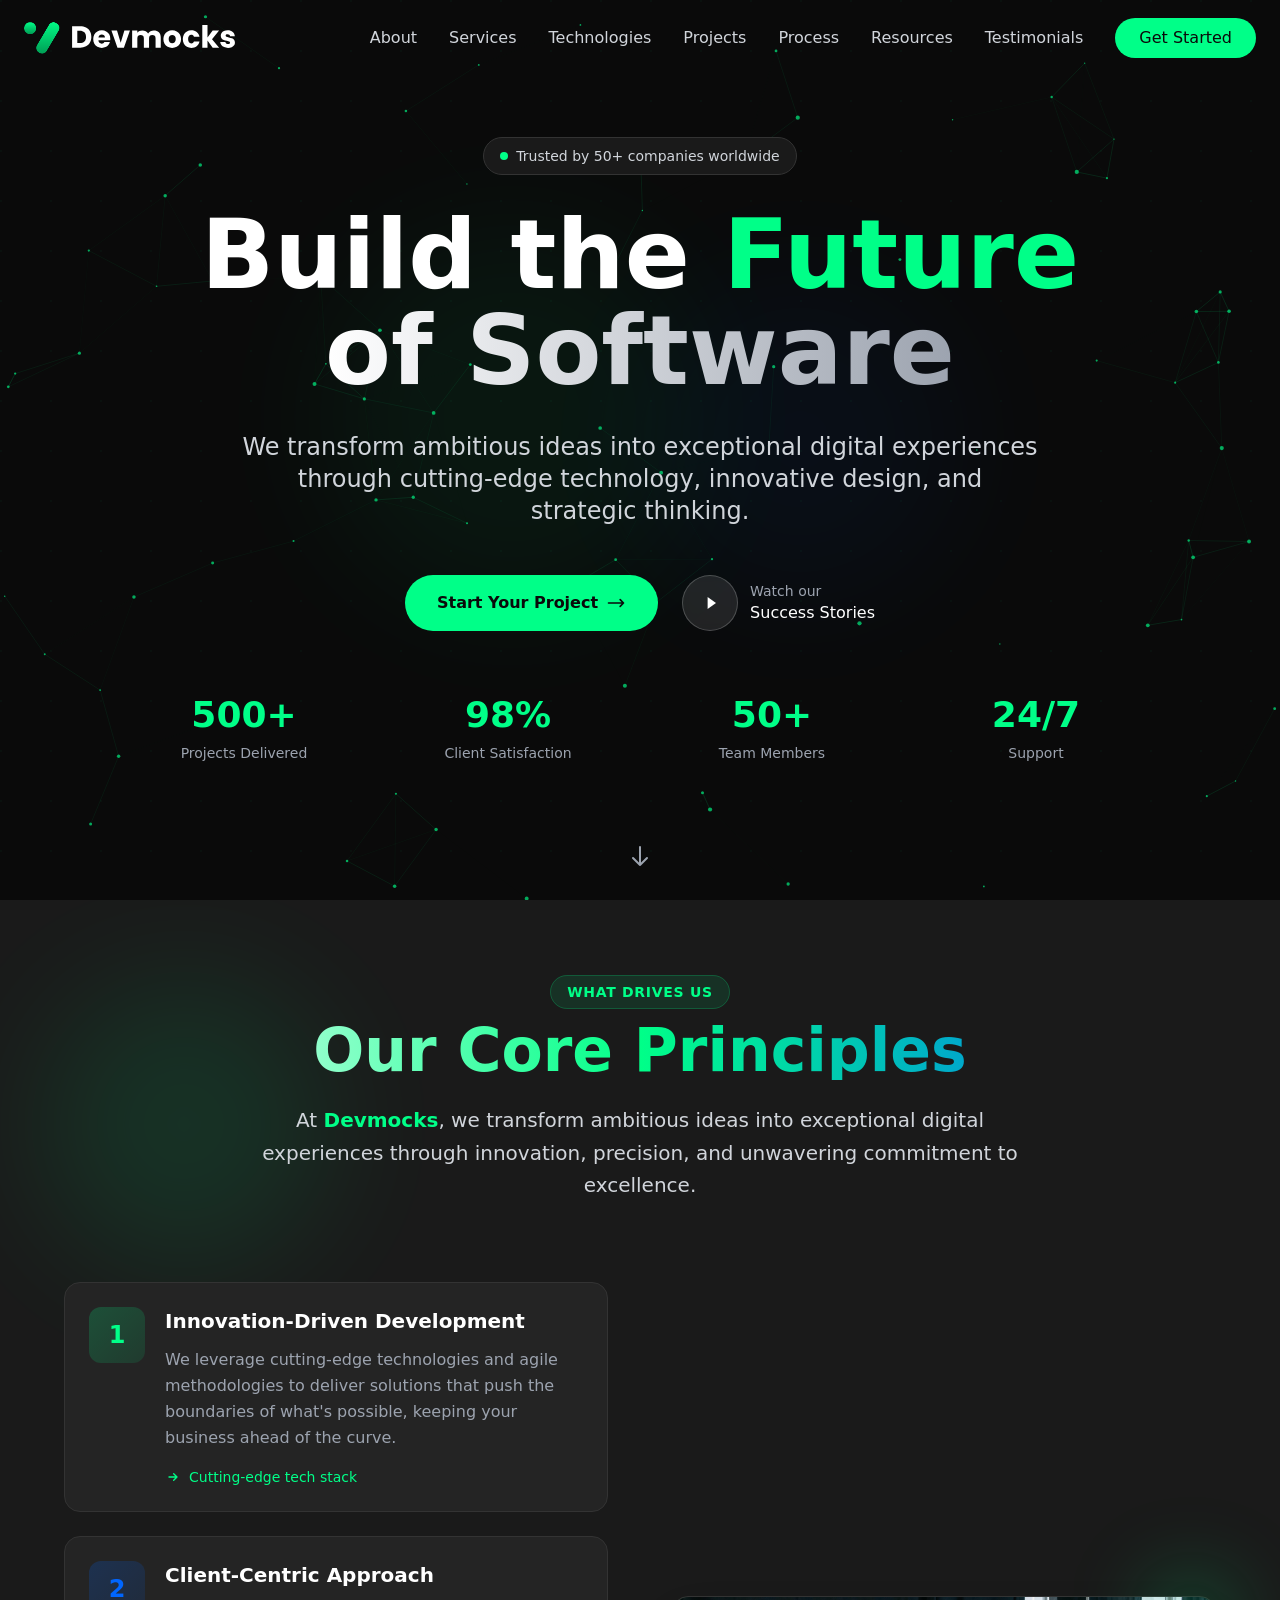
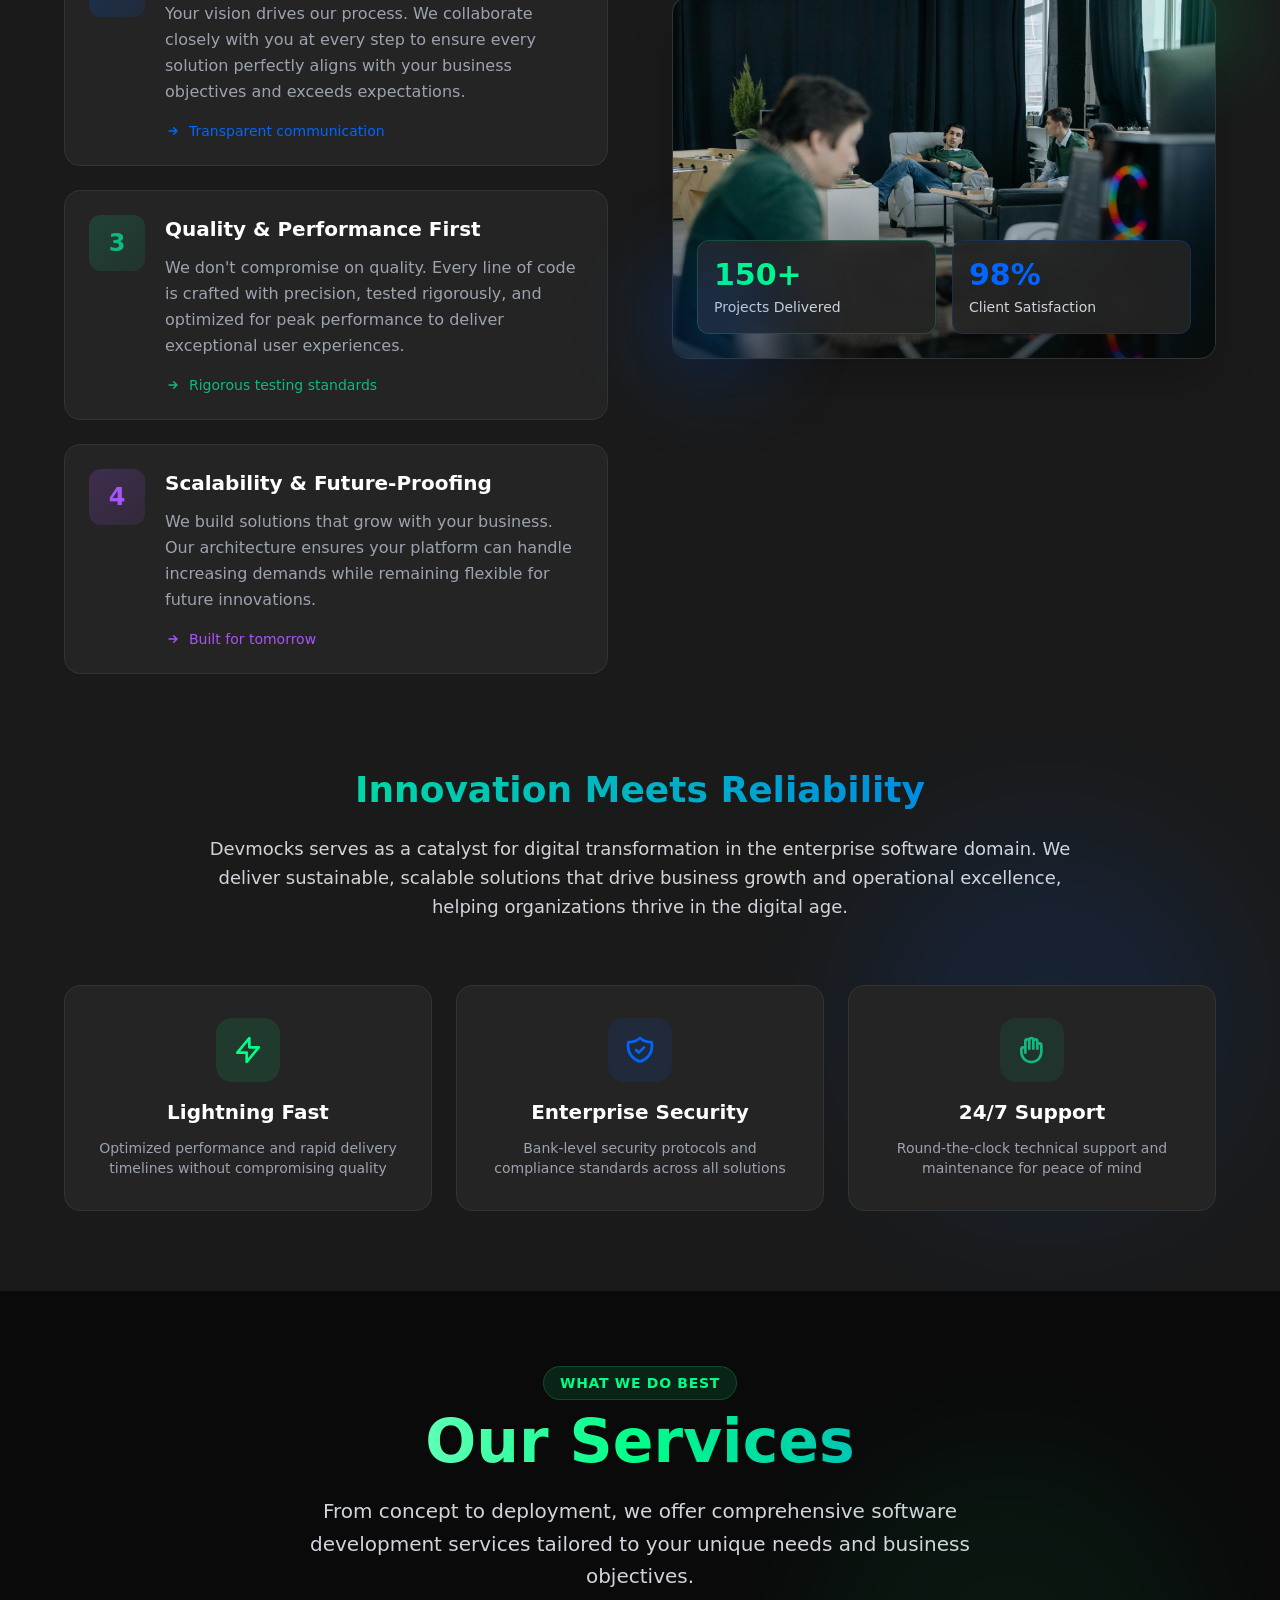
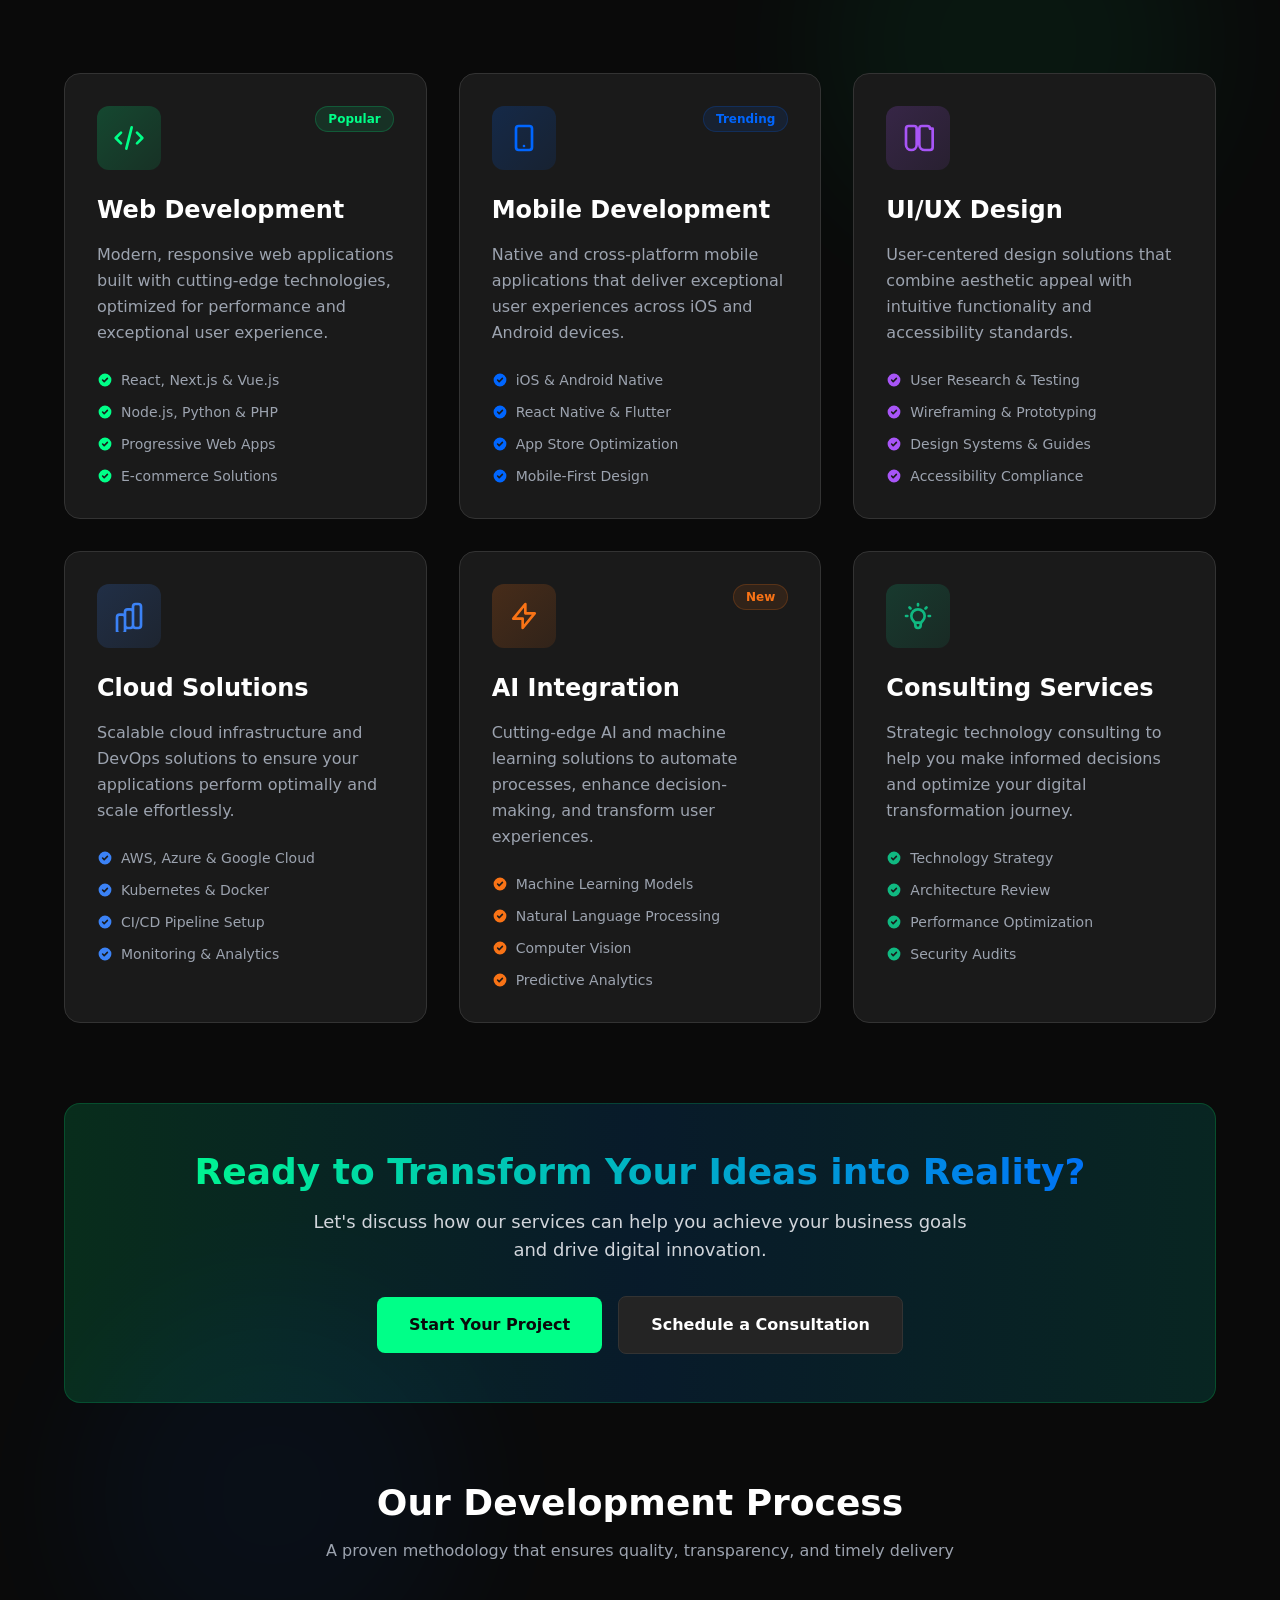
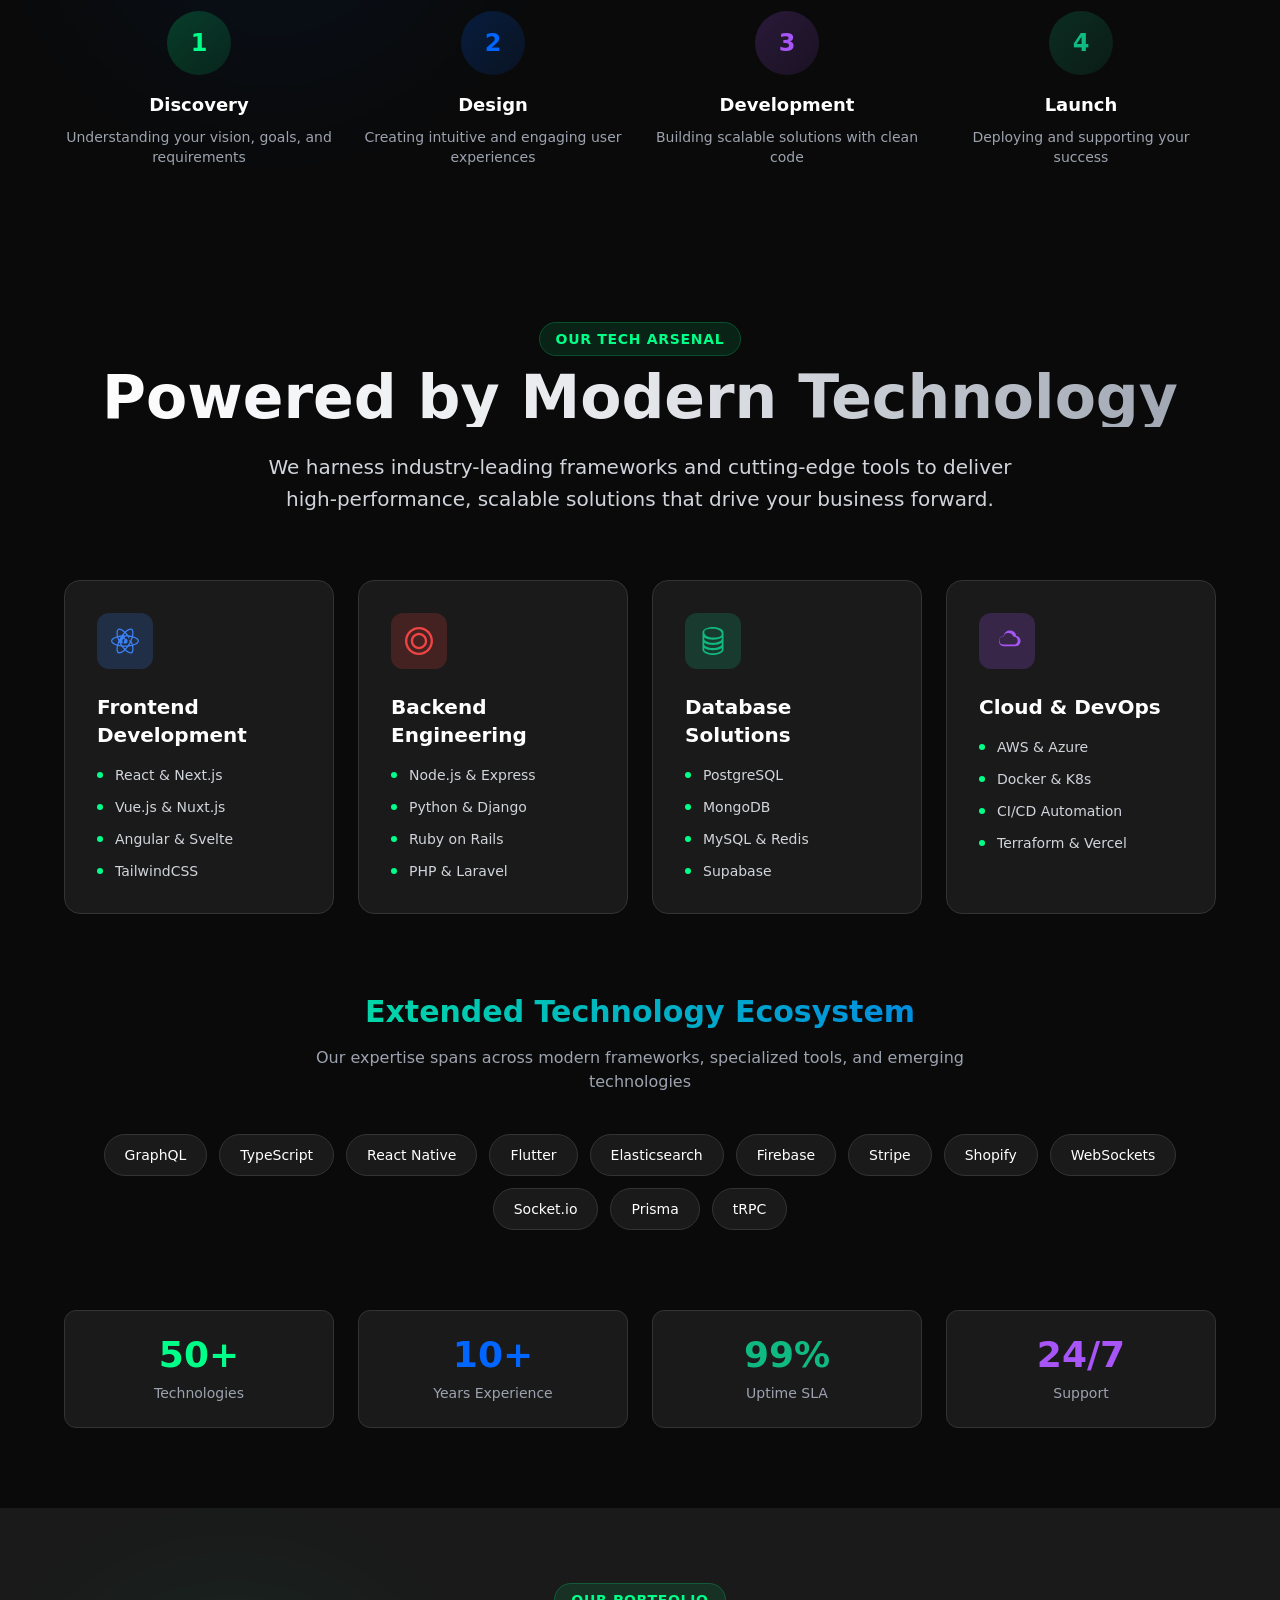
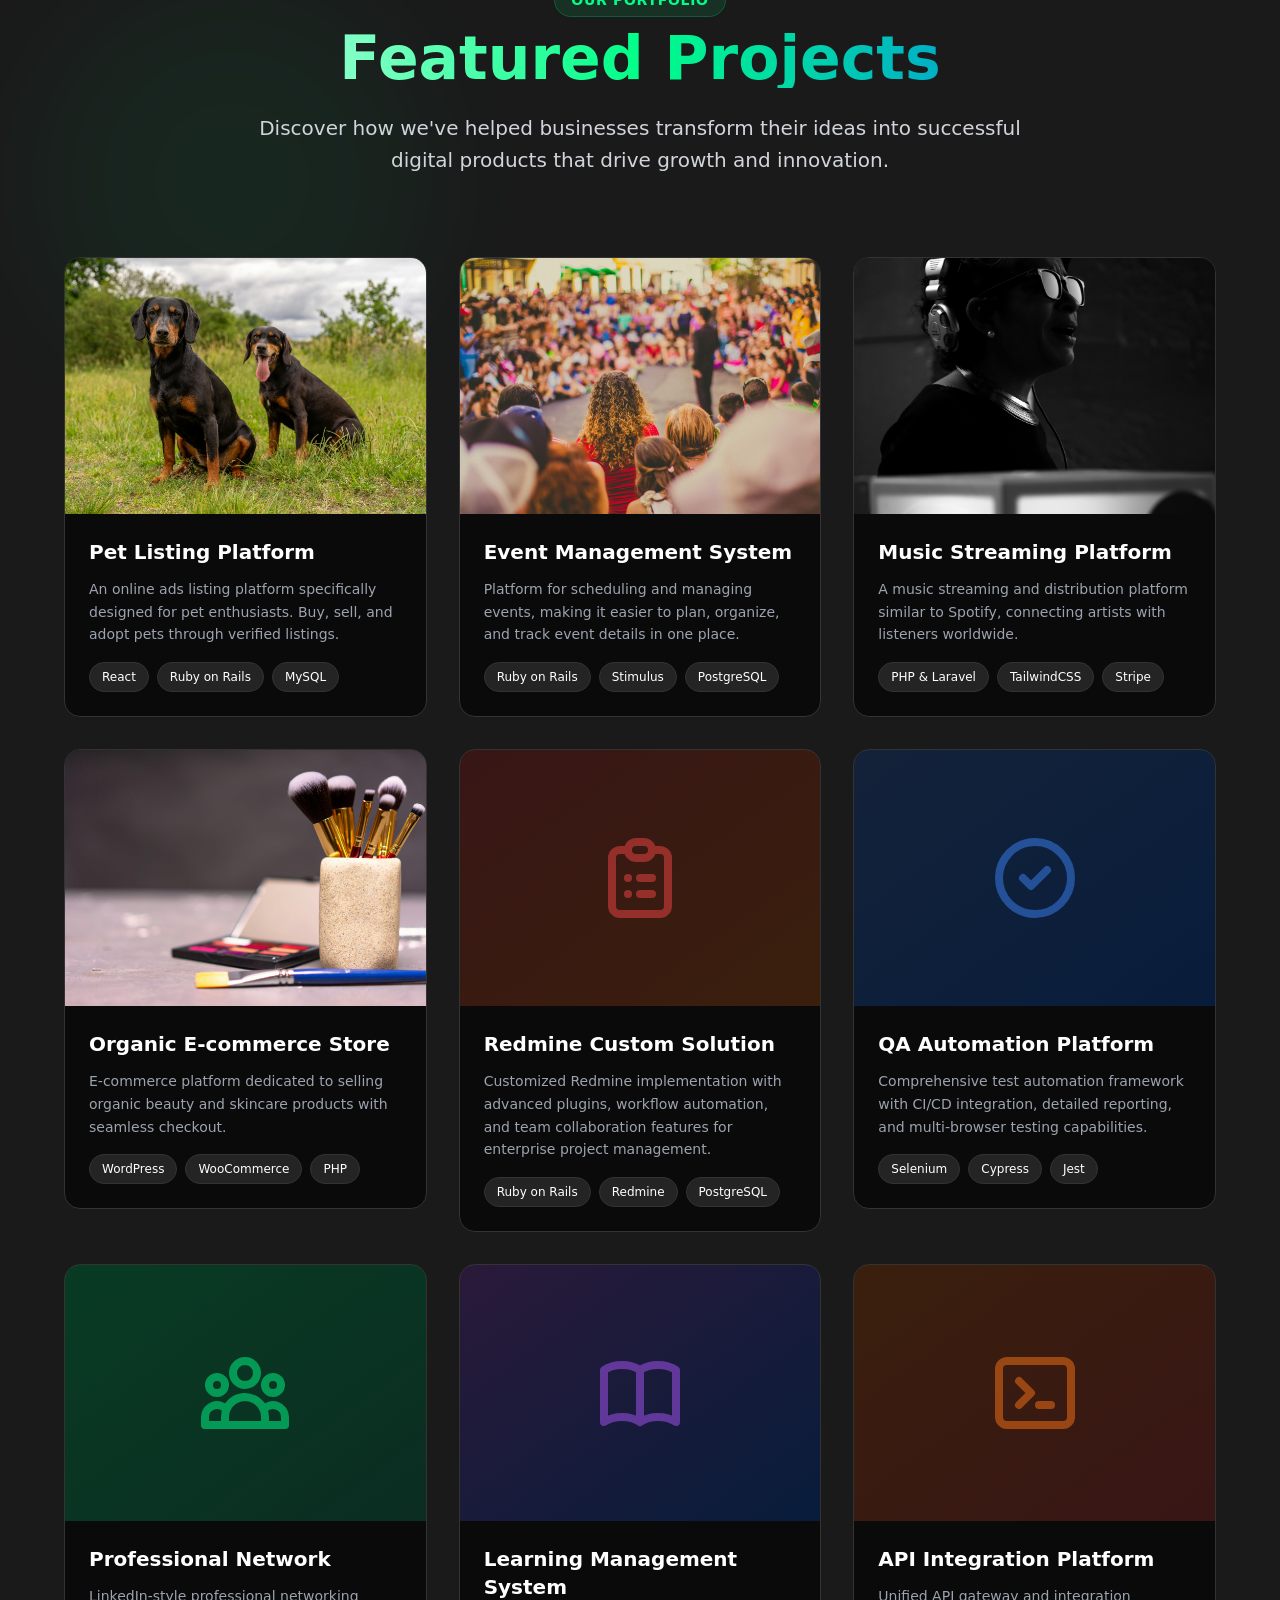
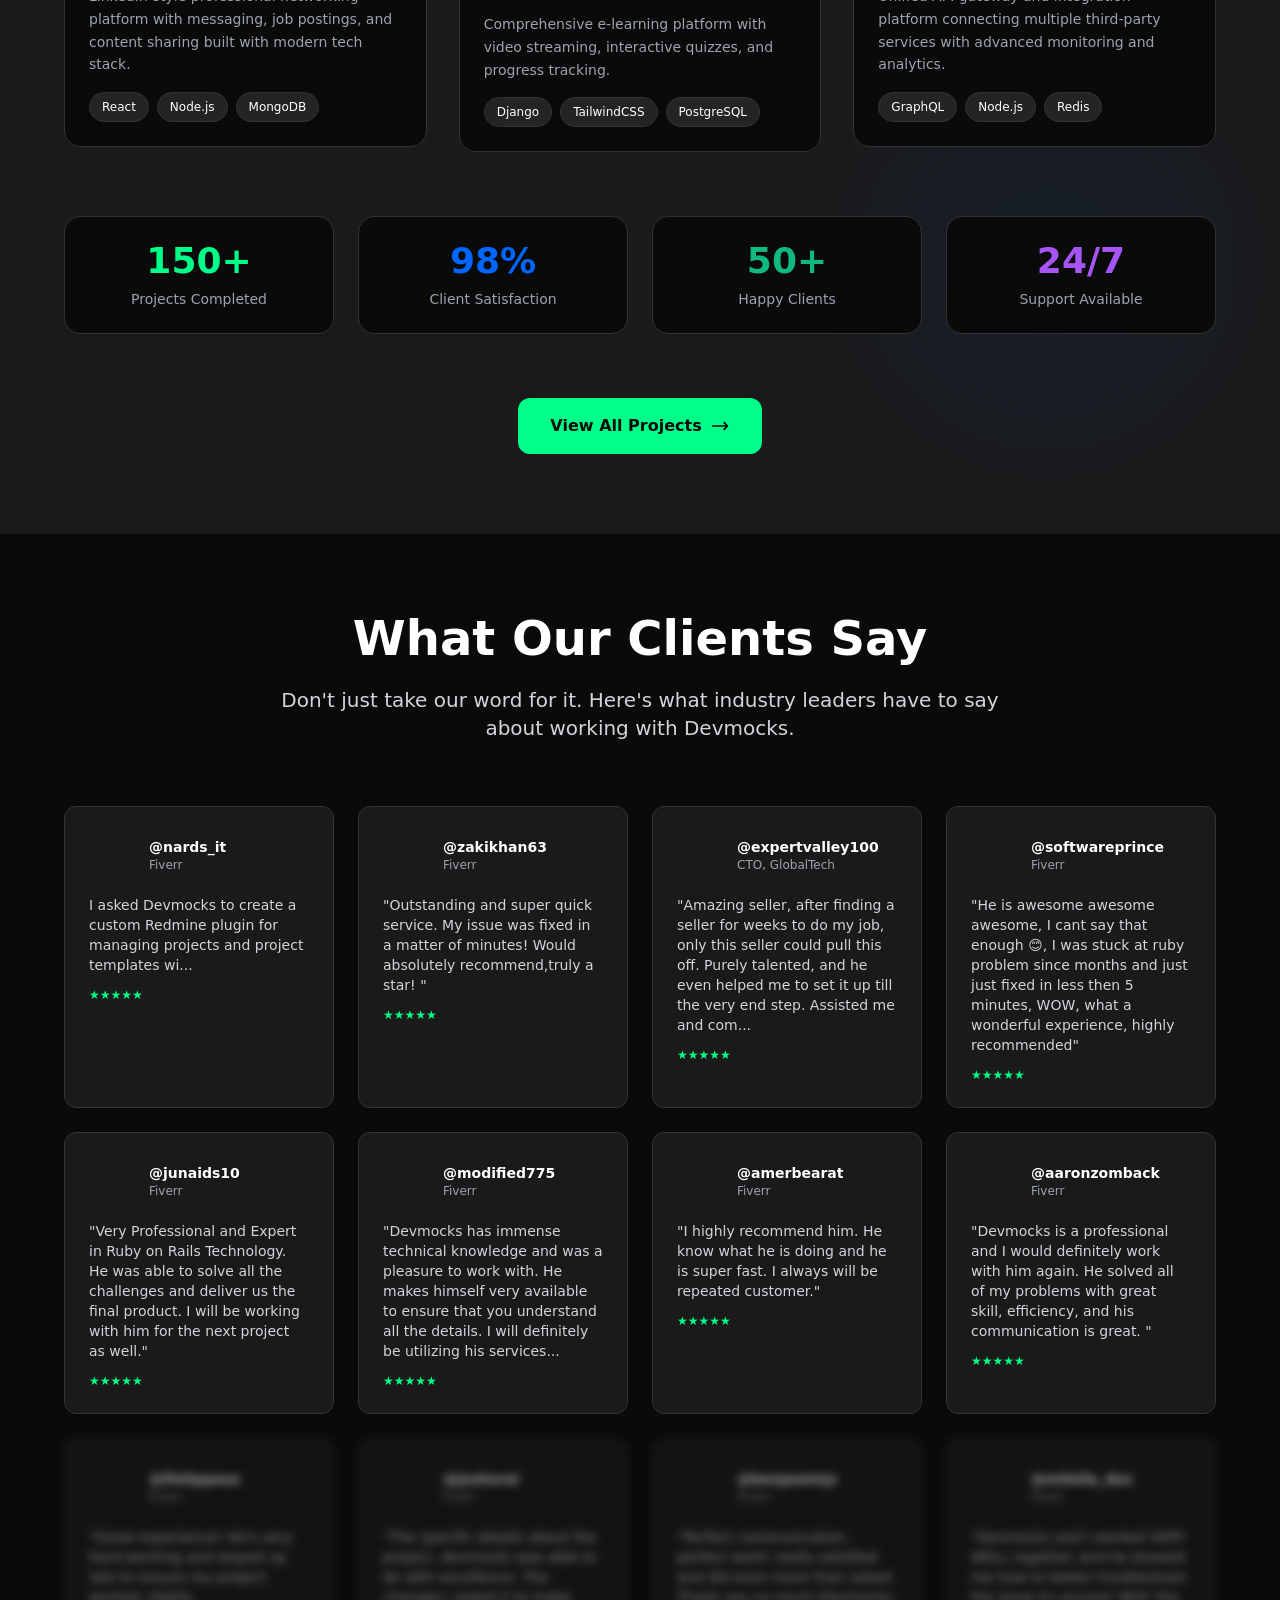
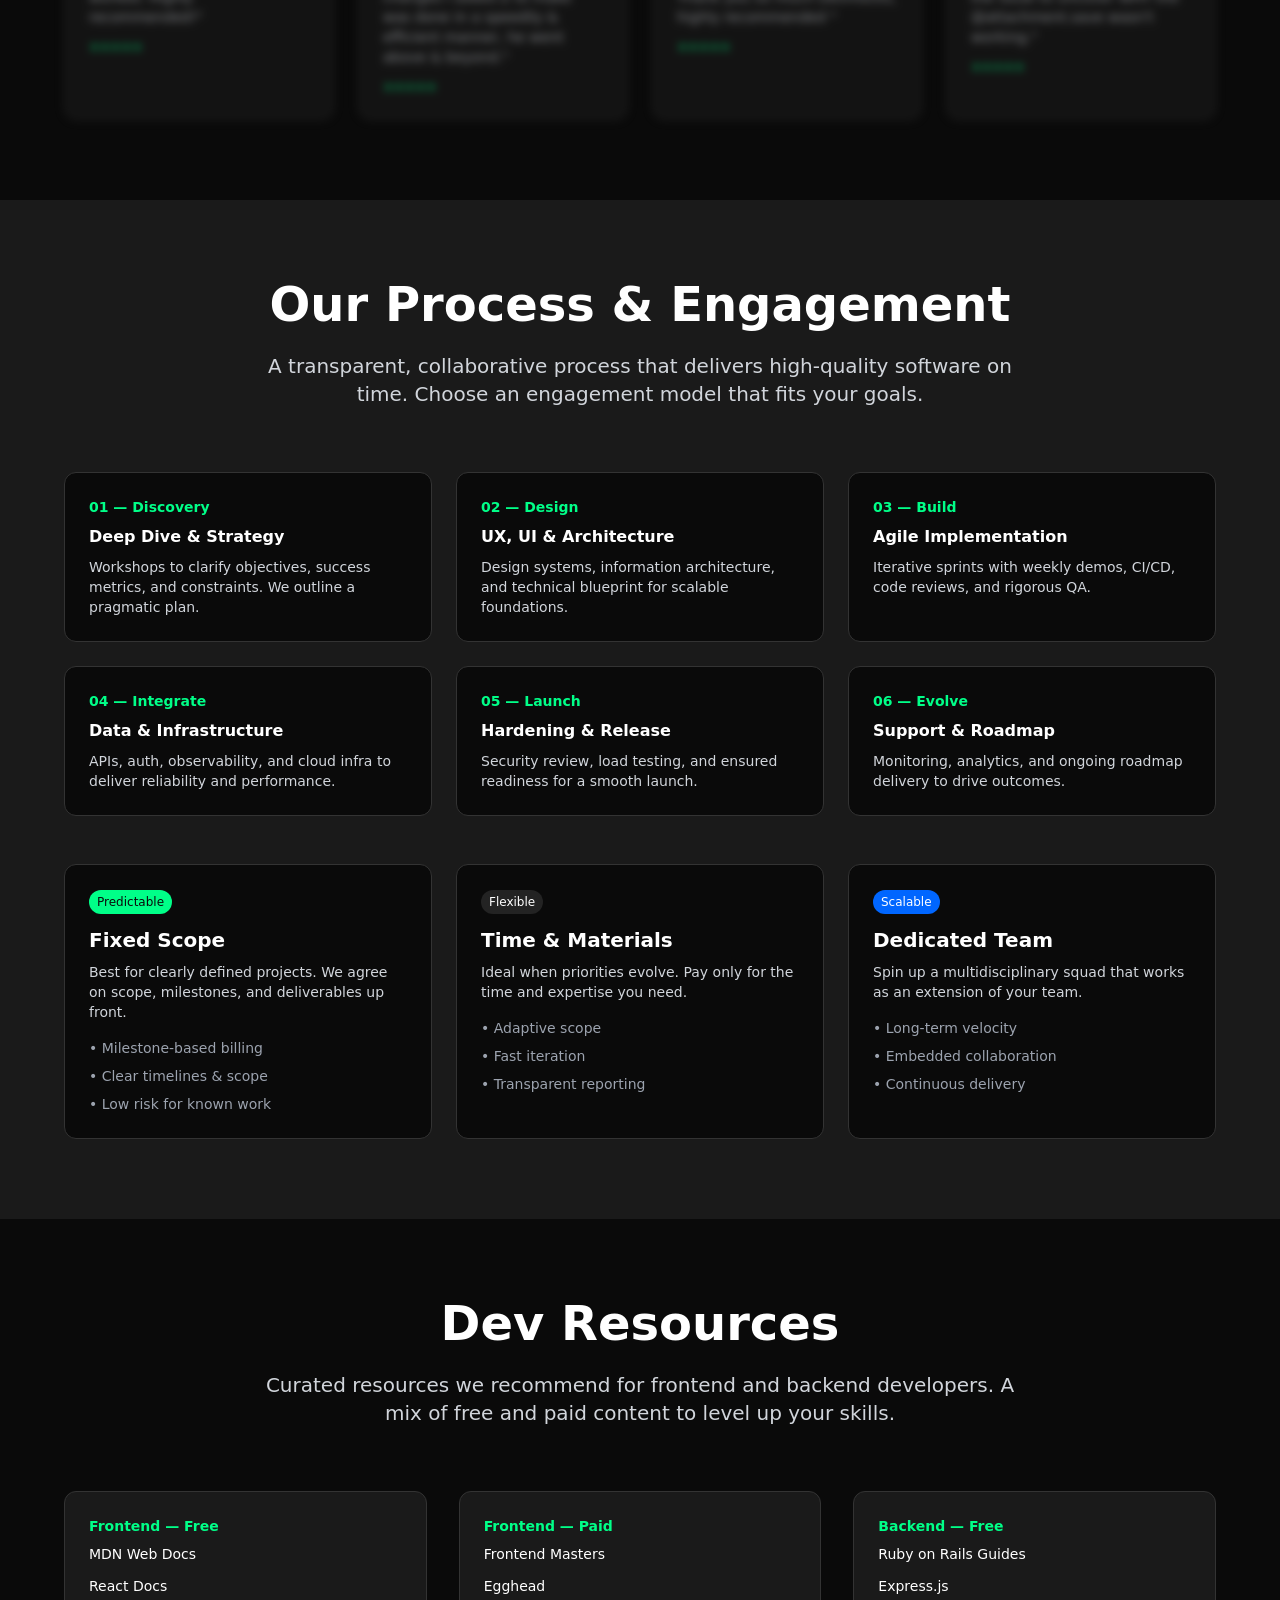
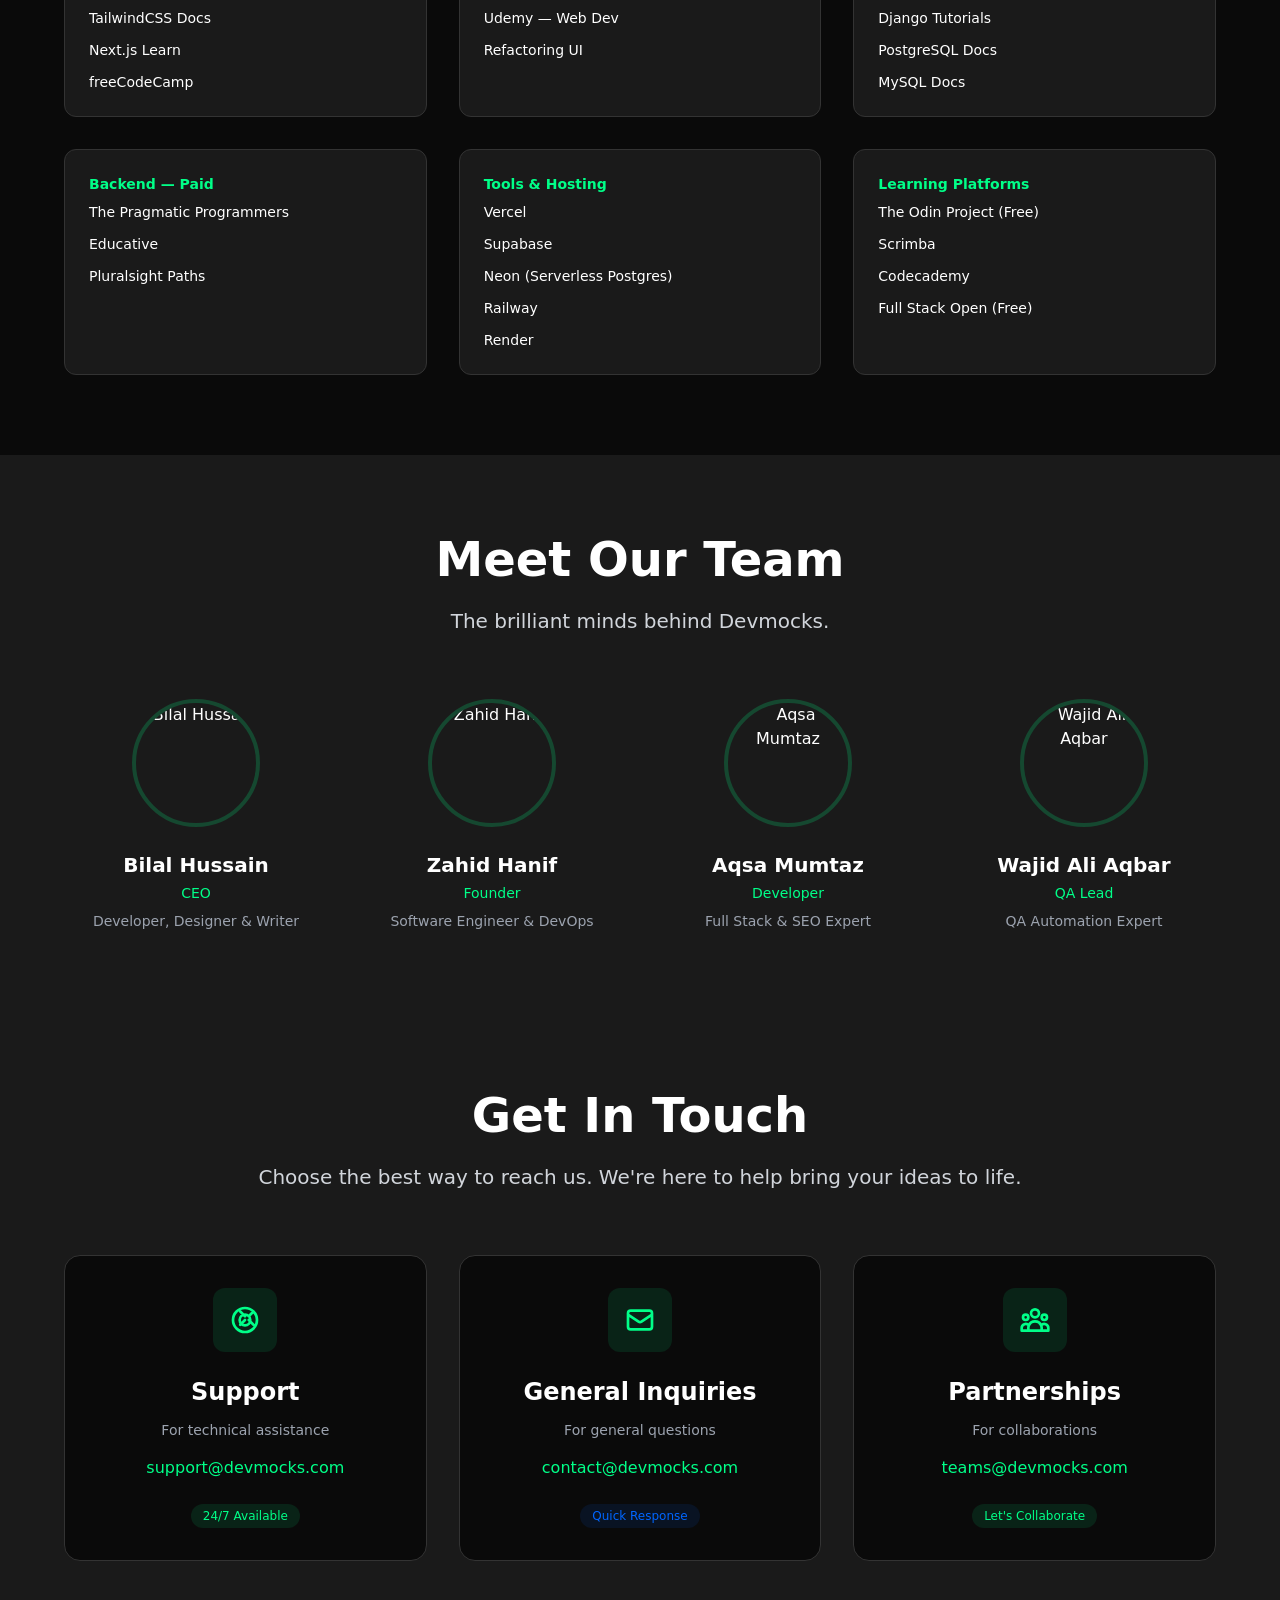
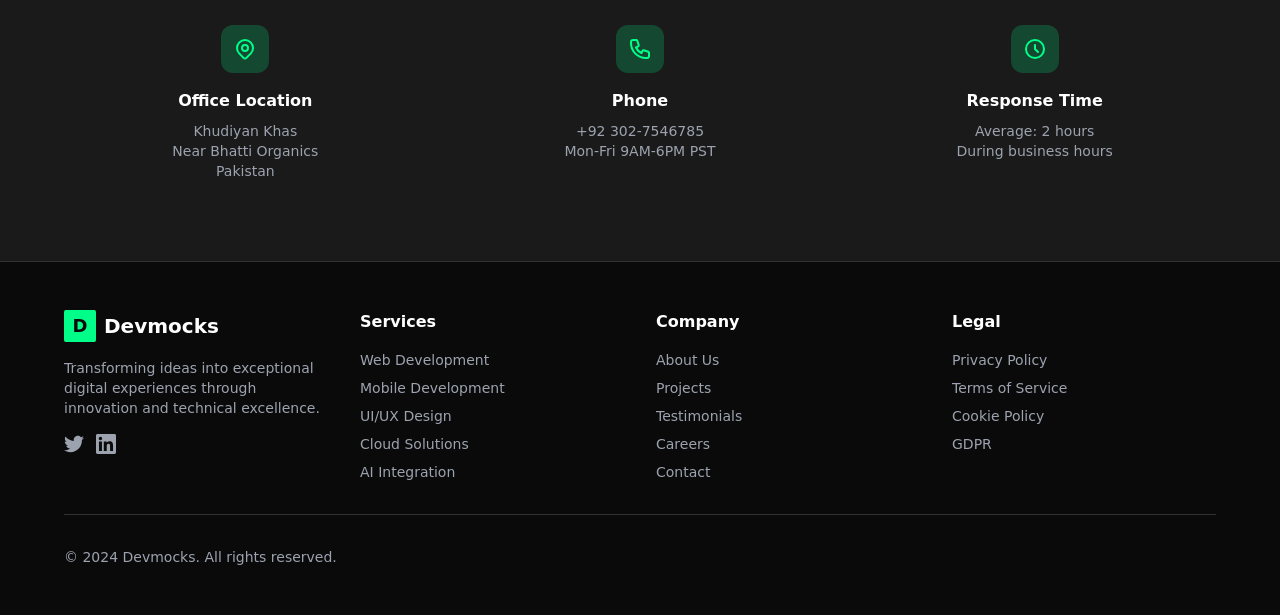
==== index.html @ be54fac1 "added favicon icons" ====
<!DOCTYPE html>
<html lang="en">
  <head>
    <meta charset="UTF-8" />
    <meta http-equiv="X-UA-Compatible" content="IE=edge" />
    <meta name="viewport" content="width=device-width, initial-scale=1.0" />
    <title>Devmocks - Premium Software Development Agency</title>

    <meta
      name="description"
      content="Devmocks is a premium software development agency specializing in web development, mobile apps, and UI/UX design. Transform your ideas into digital reality."
    />

    <meta
      name="keywords"
      content="software development, web development, mobile apps, UI/UX design, software agency"
    />

    <!-- Open Graph / Facebook -->
    <meta property="og:type" content="website" />
    <meta property="og:url" content="https://devmocks.com" />
    <meta
      property="og:title"
      content="Devmocks - Premium Software Development Agency"
    />
    <meta
      property="og:description"
      content="Transform your ideas into digital reality with our premium software development services."
    />
    <!--    <meta property="og:image" content="">-->

    <!-- Twitter -->
    <meta property="twitter:card" content="summary_large_image" />
    <meta property="twitter:url" content="https://devmocks.com" />
    <meta
      property="twitter:title"
      content="Devmocks - Premium Software Development Agency"
    />
    <meta
      property="twitter:description"
      content="Transform your ideas into digital reality with our premium software development services."
    />
    <!--    <meta property="twitter:image" content="">-->

    <meta name="csrf-param" content="authenticity_token" />
    <meta
      name="csrf-token"
      content="VEiIWlyggEKnZXZEc79YhJuDbg_PBdsRsh2x_fe8QlYMWgN9pTP-7F2sENdmH8YxZQMtHPgrMCfQ74mrHXZ4gg"
    />

    <!-- Favicon -->
    <link rel="icon" type="image/png" href="public/img/favicon-96x96.png" sizes="96x96" />
    <link rel="icon" type="image/svg+xml" href="public/img/favicon.svg" />
    <link rel="shortcut icon" href="public/img/favicon.ico" />
    <link rel="apple-touch-icon" sizes="180x180" href="public/img/apple-touch-icon.png" />
    <meta name="apple-mobile-web-app-title" content="Devmocks" />
    <link rel="manifest" href="public/img/site.webmanifest" />
    <!-- Core theme TailwindCSS-->
    <link rel="stylesheet" href="./public/css/output.css" />
    <!-- Core theme CSS-->
    <link rel="stylesheet" href="./public/css/styles.css" />
  </head>

  <!-- If you want to change the primary color from green to something else. Change it with the tailwind.config.js in the Project Root Folder -->

  <body class="bg-dark text-white font-sans">
    <!-- Header -->
    <header
      id="header"
      class="fixed top-0 left-0 right-0 z-50 transition-all duration-300"
    >
      <nav
        class="container mx-auto px-6 py-4 flex items-center justify-between"
      >
        <a href="/"><img src="public/img/devmocks-logo.svg" alt="devmocks logo"></a>

        <div class="hidden md:flex items-center space-x-8">
          <a
            href="#about"
            class="text-gray-300 hover:text-primary transition-colors"
            >About</a
          >
          <a
            href="#services"
            class="text-gray-300 hover:text-primary transition-colors"
            >Services</a
          >
          <a
            href="#technologies"
            class="text-gray-300 hover:text-primary transition-colors"
            >Technologies</a
          >
          <a
            href="#projects"
            class="text-gray-300 hover:text-primary transition-colors"
            >Projects</a
          >
          <a
            href="#process"
            class="text-gray-300 hover:text-primary transition-colors"
            >Process</a
          >
          <a
            href="#resources"
            class="text-gray-300 hover:text-primary transition-colors"
            >Resources</a
          >
          <a
            href="#testimonials"
            class="text-gray-300 hover:text-primary transition-colors"
            >Testimonials</a
          >
          <a
            href="#contact"
            class="bg-primary text-dark px-6 py-2 rounded-full font-medium hover:bg-opacity-90 transition-all"
            >Get Started</a
          >
        </div>

        <button id="mobile-menu-btn" class="md:hidden text-white">
          <svg
            class="w-6 h-6"
            fill="none"
            stroke="currentColor"
            viewBox="0 0 24 24"
          >
            <path
              stroke-linecap="round"
              stroke-linejoin="round"
              stroke-width="2"
              d="M4 6h16M4 12h16M4 18h16"
            ></path>
          </svg>
        </button>
      </nav>

      <!-- Mobile Menu -->
      <div
        id="mobile-menu"
        class="md:hidden bg-dark-lighter border-t border-dark-border hidden"
      >
        <div class="container mx-auto px-6 py-4 space-y-4">
          <a
            href="#about"
            class="block text-gray-300 hover:text-primary transition-colors"
            >About</a
          >
          <a
            href="#services"
            class="block text-gray-300 hover:text-primary transition-colors"
            >Services</a
          >
          <a
            href="#technologies"
            class="block text-gray-300 hover:text-primary transition-colors"
            >Technologies</a
          >
          <a
            href="#projects"
            class="block text-gray-300 hover:text-primary transition-colors"
            >Projects</a
          >
          <a
            href="#process"
            class="block text-gray-300 hover:text-primary transition-colors"
            >Process</a
          >
          <a
            href="#resources"
            class="block text-gray-300 hover:text-primary transition-colors"
            >Resources</a
          >
          <a
            href="#testimonials"
            class="block text-gray-300 hover:text-primary transition-colors"
            >Testimonials</a
          >
          <a
            href="#contact"
            class="block bg-primary text-dark px-6 py-2 rounded-full font-medium text-center"
            >Get Started</a
          >
        </div>
      </div>
    </header>

    <!-- Hero Section -->
    <section
      class="min-h-screen flex items-center justify-center relative overflow-hidden"
    >
      <!-- Static background elements -->
      <div class="absolute inset-0">
        <div
          class="absolute top-1/4 left-1/4 w-96 h-96 bg-primary opacity-5 rounded-full blur-3xl"
        ></div>
        <div
          class="absolute bottom-1/3 right-1/4 w-80 h-80 bg-secondary opacity-5 rounded-full blur-3xl"
        ></div>
      </div>

      <!-- Grid pattern overlay -->
      <div class="absolute inset-0 opacity-10">
        <div
          class="absolute inset-0"
          style="
            background-image: radial-gradient(
              circle at 1px 1px,
              rgba(0, 255, 136, 0.3) 1px,
              transparent 0
            );
            background-size: 50px 50px;
          "
        ></div>
      </div>

      <!-- Animated canvas background (respects reduced motion) -->
      <canvas
        id="hero-canvas"
        class="absolute inset-0 w-full h-full pointer-events-none"
        aria-hidden="true"
      ></canvas>

      <div class="container mx-auto px-6 text-center relative z-10">
        <div class="max-w-5xl mx-auto">
          <!-- Badge -->
          <div
            class="inline-flex items-center space-x-2 bg-dark-lighter border border-dark-border rounded-full px-4 py-2 mb-8"
          >
            <div class="w-2 h-2 bg-primary rounded-full"></div>
            <span class="text-sm text-gray-300"
              >Trusted by 50+ companies worldwide</span
            >
          </div>

          <!-- Main heading -->
          <h1
            class="text-6xl md:text-8xl font-display font-bold mb-8 text-balance leading-tight"
          >
            Build the <span class="text-primary">Future</span><br />
            <span
              class="text-transparent bg-clip-text bg-gradient-to-r from-white to-gray-400"
              >of Software</span
            >
          </h1>

          <!-- Subheading -->
          <p
            class="text-xl md:text-2xl text-gray-300 mb-12 text-pretty max-w-4xl mx-auto leading-relaxed"
          >
            We transform ambitious ideas into exceptional digital experiences
            through cutting-edge technology, innovative design, and strategic
            thinking.
          </p>

          <!-- CTA buttons -->
          <div
            class="flex flex-col sm:flex-row items-center justify-center gap-6 mb-16"
          >
            <a
              href="#contact"
              class="group bg-primary text-dark px-8 py-4 rounded-full font-semibold hover:bg-opacity-90 transition-all transform hover:scale-105 flex items-center space-x-2"
            >
              <span>Start Your Project</span>
              <svg
                class="w-5 h-5 group-hover:translate-x-1 transition-transform"
                fill="none"
                stroke="currentColor"
                viewBox="0 0 24 24"
              >
                <path
                  stroke-linecap="round"
                  stroke-linejoin="round"
                  stroke-width="2"
                  d="M17 8l4 4m0 0l-4 4m4-4H3"
                ></path>
              </svg>
            </a>
            <a href="public/pages/success-stories.html"
              class="group flex items-center space-x-3 text-white hover:text-primary transition-colors"
            >
              <div
                class="w-14 h-14 bg-white bg-opacity-10 rounded-full flex items-center justify-center group-hover:bg-opacity-20 transition-all backdrop-blur-sm border border-white border-opacity-20"
              >
                <svg class="w-6 h-6" fill="currentColor" viewBox="0 0 20 20">
                  <path d="M8 5v10l7-5-7-5z" />
                </svg>
              </div>
              <div class="text-left">
                <div class="text-sm text-gray-400">Watch our</div>
                <div class="font-medium">Success Stories</div>
              </div>
            </a>
          </div>

          <!-- Stats -->
          <div class="grid grid-cols-2 md:grid-cols-4 gap-8">
            <div class="text-center">
              <div class="text-3xl md:text-4xl font-bold text-primary mb-2">
                500+
              </div>
              <div class="text-sm text-gray-400">Projects Delivered</div>
            </div>
            <div class="text-center">
              <div class="text-3xl md:text-4xl font-bold text-primary mb-2">
                98%
              </div>
              <div class="text-sm text-gray-400">Client Satisfaction</div>
            </div>
            <div class="text-center">
              <div class="text-3xl md:text-4xl font-bold text-primary mb-2">
                50+
              </div>
              <div class="text-sm text-gray-400">Team Members</div>
            </div>
            <div class="text-center">
              <div class="text-3xl md:text-4xl font-bold text-primary mb-2">
                24/7
              </div>
              <div class="text-sm text-gray-400">Support</div>
            </div>
          </div>
        </div>
      </div>

      <div class="absolute bottom-8 left-1/2 transform -translate-x-1/2">
        <svg
          class="w-6 h-6 text-gray-400"
          fill="none"
          stroke="currentColor"
          viewBox="0 0 24 24"
        >
          <path
            stroke-linecap="round"
            stroke-linejoin="round"
            stroke-width="2"
            d="M19 14l-7 7m0 0l-7-7m7 7V3"
          ></path>
        </svg>
      </div>
    </section>

    <!-- About Section -->
    <section id="about" class="py-20 bg-dark-lighter relative overflow-hidden">
      <!-- Background decoration -->
      <div class="absolute inset-0 opacity-10">
          <div class="absolute top-20 left-10 w-72 h-72 bg-primary rounded-full blur-3xl"></div>
          <div class="absolute bottom-20 right-10 w-96 h-96 bg-secondary rounded-full blur-3xl"></div>
      </div>

      <div class="container mx-auto px-6 relative z-10">
          <div class="max-w-6xl mx-auto">
              <!-- Header -->
              <div class="text-center mb-20">
                  <div class="inline-block mb-4">
                      <span class="text-primary text-sm font-semibold tracking-wider uppercase bg-primary/10 px-4 py-2 rounded-full border border-primary/20">
                          What Drives Us
                      </span>
                  </div>
                  <h2 class="text-4xl md:text-5xl lg:text-6xl font-display font-bold mb-6 bg-gradient-to-r from-white via-primary to-secondary bg-clip-text text-transparent">
                      Our Core Principles
                  </h2>
                  <p class="text-xl text-gray-300 max-w-3xl mx-auto leading-relaxed">
                      At <span class="text-primary font-semibold">Devmocks</span>, we transform ambitious ideas into 
                      exceptional digital experiences through innovation, precision, and 
                      unwavering commitment to excellence.
                  </p>
              </div>

              <!-- Main Content Grid -->
              <div class="grid lg:grid-cols-2 gap-16 items-center mb-24">
                  <!-- Principles Cards -->
                  <div class="space-y-6">
                      <!-- Principle 1 -->
                      <div class="principle-card bg-dark-elevated p-6 rounded-2xl border border-dark-border hover:border-primary/30 group">
                          <div class="flex items-start space-x-5">
                              <div class="principle-number w-14 h-14 bg-gradient-to-br from-primary/20 to-primary/10 rounded-xl flex items-center justify-center flex-shrink-0 transition-all duration-300">
                                  <span class="text-primary font-bold text-2xl">1</span>
                              </div>
                              <div class="flex-1">
                                  <h3 class="text-xl font-semibold mb-3 group-hover:text-primary transition-colors">
                                      Innovation-Driven Development
                                  </h3>
                                  <p class="text-gray-400 leading-relaxed">
                                      We leverage cutting-edge technologies and agile methodologies to 
                                      deliver solutions that push the boundaries of what's possible, keeping 
                                      your business ahead of the curve.
                                  </p>
                                  <div class="mt-4 flex items-center space-x-2 text-sm text-primary">
                                      <svg class="w-4 h-4" fill="none" stroke="currentColor" viewBox="0 0 24 24">
                                          <path stroke-linecap="round" stroke-linejoin="round" stroke-width="2" d="M13 7l5 5m0 0l-5 5m5-5H6"></path>
                                      </svg>
                                      <span>Cutting-edge tech stack</span>
                                  </div>
                              </div>
                          </div>
                      </div>

                      <!-- Principle 2 -->
                      <div class="principle-card bg-dark-elevated p-6 rounded-2xl border border-dark-border hover:border-secondary/30 group">
                          <div class="flex items-start space-x-5">
                              <div class="principle-number w-14 h-14 bg-gradient-to-br from-secondary/20 to-secondary/10 rounded-xl flex items-center justify-center flex-shrink-0 transition-all duration-300">
                                  <span class="text-secondary font-bold text-2xl">2</span>
                              </div>
                              <div class="flex-1">
                                  <h3 class="text-xl font-semibold mb-3 group-hover:text-secondary transition-colors">
                                      Client-Centric Approach
                                  </h3>
                                  <p class="text-gray-400 leading-relaxed">
                                      Your vision drives our process. We collaborate closely with you at every 
                                      step to ensure every solution perfectly aligns with your business objectives 
                                      and exceeds expectations.
                                  </p>
                                  <div class="mt-4 flex items-center space-x-2 text-sm text-secondary">
                                      <svg class="w-4 h-4" fill="none" stroke="currentColor" viewBox="0 0 24 24">
                                          <path stroke-linecap="round" stroke-linejoin="round" stroke-width="2" d="M13 7l5 5m0 0l-5 5m5-5H6"></path>
                                      </svg>
                                      <span>Transparent communication</span>
                                  </div>
                              </div>
                          </div>
                      </div>

                      <!-- Principle 3 -->
                      <div class="principle-card bg-dark-elevated p-6 rounded-2xl border border-dark-border hover:border-accent-green/30 group">
                          <div class="flex items-start space-x-5">
                              <div class="principle-number w-14 h-14 bg-gradient-to-br from-accent-green/20 to-accent-green/10 rounded-xl flex items-center justify-center flex-shrink-0 transition-all duration-300">
                                  <span class="text-accent-green font-bold text-2xl">3</span>
                              </div>
                              <div class="flex-1">
                                  <h3 class="text-xl font-semibold mb-3 group-hover:text-accent-green transition-colors">
                                      Quality & Performance First
                                  </h3>
                                  <p class="text-gray-400 leading-relaxed">
                                      We don't compromise on quality. Every line of code is crafted with precision, 
                                      tested rigorously, and optimized for peak performance to deliver exceptional 
                                      user experiences.
                                  </p>
                                  <div class="mt-4 flex items-center space-x-2 text-sm text-accent-green">
                                      <svg class="w-4 h-4" fill="none" stroke="currentColor" viewBox="0 0 24 24">
                                          <path stroke-linecap="round" stroke-linejoin="round" stroke-width="2" d="M13 7l5 5m0 0l-5 5m5-5H6"></path>
                                      </svg>
                                      <span>Rigorous testing standards</span>
                                  </div>
                              </div>
                          </div>
                      </div>

                      <!-- Principle 4 -->
                      <div class="principle-card bg-dark-elevated p-6 rounded-2xl border border-dark-border hover:border-accent-purple/30 group">
                          <div class="flex items-start space-x-5">
                              <div class="principle-number w-14 h-14 bg-gradient-to-br from-accent-purple/20 to-accent-purple/10 rounded-xl flex items-center justify-center flex-shrink-0 transition-all duration-300">
                                  <span class="text-accent-purple font-bold text-2xl">4</span>
                              </div>
                              <div class="flex-1">
                                  <h3 class="text-xl font-semibold mb-3 group-hover:text-accent-purple transition-colors">
                                      Scalability & Future-Proofing
                                  </h3>
                                  <p class="text-gray-400 leading-relaxed">
                                      We build solutions that grow with your business. Our architecture ensures 
                                      your platform can handle increasing demands while remaining flexible for 
                                      future innovations.
                                  </p>
                                  <div class="mt-4 flex items-center space-x-2 text-sm text-accent-purple">
                                      <svg class="w-4 h-4" fill="none" stroke="currentColor" viewBox="0 0 24 24">
                                          <path stroke-linecap="round" stroke-linejoin="round" stroke-width="2" d="M13 7l5 5m0 0l-5 5m5-5H6"></path>
                                      </svg>
                                      <span>Built for tomorrow</span>
                                  </div>
                              </div>
                          </div>
                      </div>
                  </div>

                  <!-- Image Section -->
                  <div class="relative">
                      <div class="image-container rounded-2xl overflow-hidden shadow-2xl border border-dark-border">
                          <img
                              alt="Devmocks team collaborating on innovative solutions"
                              class="rounded-2xl w-full h-full object-cover transform hover:scale-105 transition-transform duration-700"
                              loading="lazy"
                              src="public/img/devmocks.jpg"
                          />
                          <div class="absolute inset-0 bg-gradient-to-t from-dark via-transparent to-transparent opacity-60"></div>
                          
                          <!-- Floating Stats on Image -->
                          <div class="absolute bottom-6 left-6 right-6 grid grid-cols-2 gap-4">
                              <div class="bg-dark-elevated/90 backdrop-blur-md p-4 rounded-xl border border-primary/20">
                                  <div class="text-3xl font-display font-bold text-primary mb-1">150+</div>
                                  <div class="text-sm text-gray-300">Projects Delivered</div>
                              </div>
                              <div class="bg-dark-elevated/90 backdrop-blur-md p-4 rounded-xl border border-secondary/20">
                                  <div class="text-3xl font-display font-bold text-secondary mb-1">98%</div>
                                  <div class="text-sm text-gray-300">Client Satisfaction</div>
                              </div>
                          </div>
                      </div>

                      <!-- Decorative Elements -->
                      <div class="absolute -top-6 -right-6 w-24 h-24 bg-primary/20 rounded-full blur-2xl animate-float"></div>
                      <div class="absolute -bottom-6 -left-6 w-32 h-32 bg-secondary/20 rounded-full blur-2xl animate-float" style="animation-delay: 1s;"></div>
                  </div>
              </div>

              <!-- Bottom Section -->
              <div class="text-center mb-16">
                  <h3 class="text-3xl md:text-4xl font-display font-bold mb-6 bg-gradient-to-r from-primary to-secondary bg-clip-text text-transparent">
                      Innovation Meets Reliability
                  </h3>
                  <p class="text-gray-300 max-w-4xl mx-auto text-lg leading-relaxed mb-8">
                      Devmocks serves as a catalyst for digital transformation in the enterprise software domain. 
                      We deliver sustainable, scalable solutions that drive business growth and operational excellence, 
                      helping organizations thrive in the digital age.
                  </p>
              </div>

              <!-- Value Propositions Grid -->
              <div class="grid md:grid-cols-3 gap-6">
                  <div class="stat-card bg-dark-elevated p-8 rounded-2xl border border-dark-border text-center">
                      <div class="w-16 h-16 bg-primary/10 rounded-2xl flex items-center justify-center mx-auto mb-4">
                          <svg class="w-8 h-8 text-primary" fill="none" stroke="currentColor" viewBox="0 0 24 24">
                              <path stroke-linecap="round" stroke-linejoin="round" stroke-width="2" d="M13 10V3L4 14h7v7l9-11h-7z"></path>
                          </svg>
                      </div>
                      <h4 class="text-xl font-semibold mb-3">Lightning Fast</h4>
                      <p class="text-gray-400 text-sm">Optimized performance and rapid delivery timelines without compromising quality</p>
                  </div>

                  <div class="stat-card bg-dark-elevated p-8 rounded-2xl border border-dark-border text-center">
                      <div class="w-16 h-16 bg-secondary/10 rounded-2xl flex items-center justify-center mx-auto mb-4">
                          <svg class="w-8 h-8 text-secondary" fill="none" stroke="currentColor" viewBox="0 0 24 24">
                              <path stroke-linecap="round" stroke-linejoin="round" stroke-width="2" d="M9 12l2 2 4-4m5.618-4.016A11.955 11.955 0 0112 2.944a11.955 11.955 0 01-8.618 3.04A12.02 12.02 0 003 9c0 5.591 3.824 10.29 9 11.622 5.176-1.332 9-6.03 9-11.622 0-1.042-.133-2.052-.382-3.016z"></path>
                          </svg>
                      </div>
                      <h4 class="text-xl font-semibold mb-3">Enterprise Security</h4>
                      <p class="text-gray-400 text-sm">Bank-level security protocols and compliance standards across all solutions</p>
                  </div>

                  <div class="stat-card bg-dark-elevated p-8 rounded-2xl border border-dark-border text-center">
                      <div class="w-16 h-16 bg-accent-green/10 rounded-2xl flex items-center justify-center mx-auto mb-4">
                          <svg class="w-8 h-8 text-accent-green" fill="none" stroke="currentColor" viewBox="0 0 24 24">
                              <path stroke-linecap="round" stroke-linejoin="round" stroke-width="2" d="M7 11.5V14m0-2.5v-6a1.5 1.5 0 113 0m-3 6a1.5 1.5 0 00-3 0v2a7.5 7.5 0 0015 0v-5a1.5 1.5 0 00-3 0m-6-3V11m0-5.5v-1a1.5 1.5 0 013 0v1m0 0V11m0-5.5a1.5 1.5 0 013 0v3m0 0V11"></path>
                          </svg>
                      </div>
                      <h4 class="text-xl font-semibold mb-3">24/7 Support</h4>
                      <p class="text-gray-400 text-sm">Round-the-clock technical support and maintenance for peace of mind</p>
                  </div>
              </div>
          </div>
      </div>
  </section>

    <!-- Services Section -->
    <section id="services" class="py-20 bg-dark relative overflow-hidden">
      <!-- Background decoration -->
      <div class="absolute inset-0 opacity-5">
          <div class="absolute top-40 right-20 w-96 h-96 bg-primary rounded-full blur-3xl"></div>
          <div class="absolute bottom-40 left-20 w-96 h-96 bg-secondary rounded-full blur-3xl"></div>
      </div>

      <div class="container mx-auto px-6 relative z-10">
          <div class="max-w-6xl mx-auto">
              <!-- Header -->
              <div class="text-center mb-20">
                  <div class="inline-block mb-4">
                      <span class="text-primary text-sm font-semibold tracking-wider uppercase bg-primary/10 px-4 py-2 rounded-full border border-primary/20">
                          What We Do Best
                      </span>
                  </div>
                  <h2 class="text-4xl md:text-5xl lg:text-6xl font-display font-bold mb-6 bg-gradient-to-r from-white via-primary to-secondary bg-clip-text text-transparent">
                      Our Services
                  </h2>
                  <p class="text-xl text-gray-300 max-w-3xl mx-auto leading-relaxed">
                      From concept to deployment, we offer comprehensive software development services 
                      tailored to your unique needs and business objectives.
                  </p>
              </div>

              <!-- Services Grid -->
              <div class="grid md:grid-cols-2 lg:grid-cols-3 gap-8 mb-16">
                  <!-- Web Development -->
                  <div class="service-card bg-dark-lighter p-8 rounded-2xl border border-dark-border group">
                      <div class="relative">
                          <div class="service-icon w-16 h-16 bg-gradient-to-br from-primary/20 to-primary/10 rounded-xl flex items-center justify-center mb-6">
                              <svg class="w-8 h-8 text-primary" fill="none" stroke="currentColor" viewBox="0 0 24 24">
                                  <path stroke-linecap="round" stroke-linejoin="round" stroke-width="2" d="M10 20l4-16m4 4l4 4-4 4M6 16l-4-4 4-4"></path>
                              </svg>
                          </div>
                          <span class="feature-badge absolute top-0 right-0 bg-primary/10 text-primary text-xs font-semibold px-3 py-1 rounded-full border border-primary/20">
                              Popular
                          </span>
                      </div>
                      <h3 class="text-2xl font-display font-semibold mb-4 group-hover:text-primary transition-colors">
                          Web Development
                      </h3>
                      <p class="text-gray-400 mb-6 leading-relaxed">
                          Modern, responsive web applications built with cutting-edge technologies, 
                          optimized for performance and exceptional user experience.
                      </p>
                      <ul class="space-y-3 text-sm text-gray-400">
                          <li class="service-item flex items-center space-x-2 cursor-pointer">
                              <svg class="w-4 h-4 text-primary flex-shrink-0" fill="currentColor" viewBox="0 0 20 20">
                                  <path fill-rule="evenodd" d="M10 18a8 8 0 100-16 8 8 0 000 16zm3.707-9.293a1 1 0 00-1.414-1.414L9 10.586 7.707 9.293a1 1 0 00-1.414 1.414l2 2a1 1 0 001.414 0l4-4z" clip-rule="evenodd"></path>
                              </svg>
                              <span>React, Next.js & Vue.js</span>
                          </li>
                          <li class="service-item flex items-center space-x-2 cursor-pointer">
                              <svg class="w-4 h-4 text-primary flex-shrink-0" fill="currentColor" viewBox="0 0 20 20">
                                  <path fill-rule="evenodd" d="M10 18a8 8 0 100-16 8 8 0 000 16zm3.707-9.293a1 1 0 00-1.414-1.414L9 10.586 7.707 9.293a1 1 0 00-1.414 1.414l2 2a1 1 0 001.414 0l4-4z" clip-rule="evenodd"></path>
                              </svg>
                              <span>Node.js, Python & PHP</span>
                          </li>
                          <li class="service-item flex items-center space-x-2 cursor-pointer">
                              <svg class="w-4 h-4 text-primary flex-shrink-0" fill="currentColor" viewBox="0 0 20 20">
                                  <path fill-rule="evenodd" d="M10 18a8 8 0 100-16 8 8 0 000 16zm3.707-9.293a1 1 0 00-1.414-1.414L9 10.586 7.707 9.293a1 1 0 00-1.414 1.414l2 2a1 1 0 001.414 0l4-4z" clip-rule="evenodd"></path>
                              </svg>
                              <span>Progressive Web Apps</span>
                          </li>
                          <li class="service-item flex items-center space-x-2 cursor-pointer">
                              <svg class="w-4 h-4 text-primary flex-shrink-0" fill="currentColor" viewBox="0 0 20 20">
                                  <path fill-rule="evenodd" d="M10 18a8 8 0 100-16 8 8 0 000 16zm3.707-9.293a1 1 0 00-1.414-1.414L9 10.586 7.707 9.293a1 1 0 00-1.414 1.414l2 2a1 1 0 001.414 0l4-4z" clip-rule="evenodd"></path>
                              </svg>
                              <span>E-commerce Solutions</span>
                          </li>
                      </ul>
                  </div>

                  <!-- Mobile Development -->
                  <div class="service-card bg-dark-lighter p-8 rounded-2xl border border-dark-border group">
                      <div class="relative">
                          <div class="service-icon w-16 h-16 bg-gradient-to-br from-secondary/20 to-secondary/10 rounded-xl flex items-center justify-center mb-6">
                              <svg class="w-8 h-8 text-secondary" fill="none" stroke="currentColor" viewBox="0 0 24 24">
                                  <path stroke-linecap="round" stroke-linejoin="round" stroke-width="2" d="M12 18h.01M8 21h8a2 2 0 002-2V5a2 2 0 00-2-2H8a2 2 0 00-2 2v14a2 2 0 002 2z"></path>
                              </svg>
                          </div>
                          <span class="feature-badge absolute top-0 right-0 bg-secondary/10 text-secondary text-xs font-semibold px-3 py-1 rounded-full border border-secondary/20">
                              Trending
                          </span>
                      </div>
                      <h3 class="text-2xl font-display font-semibold mb-4 group-hover:text-secondary transition-colors">
                          Mobile Development
                      </h3>
                      <p class="text-gray-400 mb-6 leading-relaxed">
                          Native and cross-platform mobile applications that deliver exceptional 
                          user experiences across iOS and Android devices.
                      </p>
                      <ul class="space-y-3 text-sm text-gray-400">
                          <li class="service-item flex items-center space-x-2 cursor-pointer">
                              <svg class="w-4 h-4 text-secondary flex-shrink-0" fill="currentColor" viewBox="0 0 20 20">
                                  <path fill-rule="evenodd" d="M10 18a8 8 0 100-16 8 8 0 000 16zm3.707-9.293a1 1 0 00-1.414-1.414L9 10.586 7.707 9.293a1 1 0 00-1.414 1.414l2 2a1 1 0 001.414 0l4-4z" clip-rule="evenodd"></path>
                              </svg>
                              <span>iOS & Android Native</span>
                          </li>
                          <li class="service-item flex items-center space-x-2 cursor-pointer">
                              <svg class="w-4 h-4 text-secondary flex-shrink-0" fill="currentColor" viewBox="0 0 20 20">
                                  <path fill-rule="evenodd" d="M10 18a8 8 0 100-16 8 8 0 000 16zm3.707-9.293a1 1 0 00-1.414-1.414L9 10.586 7.707 9.293a1 1 0 00-1.414 1.414l2 2a1 1 0 001.414 0l4-4z" clip-rule="evenodd"></path>
                              </svg>
                              <span>React Native & Flutter</span>
                          </li>
                          <li class="service-item flex items-center space-x-2 cursor-pointer">
                              <svg class="w-4 h-4 text-secondary flex-shrink-0" fill="currentColor" viewBox="0 0 20 20">
                                  <path fill-rule="evenodd" d="M10 18a8 8 0 100-16 8 8 0 000 16zm3.707-9.293a1 1 0 00-1.414-1.414L9 10.586 7.707 9.293a1 1 0 00-1.414 1.414l2 2a1 1 0 001.414 0l4-4z" clip-rule="evenodd"></path>
                              </svg>
                              <span>App Store Optimization</span>
                          </li>
                          <li class="service-item flex items-center space-x-2 cursor-pointer">
                              <svg class="w-4 h-4 text-secondary flex-shrink-0" fill="currentColor" viewBox="0 0 20 20">
                                  <path fill-rule="evenodd" d="M10 18a8 8 0 100-16 8 8 0 000 16zm3.707-9.293a1 1 0 00-1.414-1.414L9 10.586 7.707 9.293a1 1 0 00-1.414 1.414l2 2a1 1 0 001.414 0l4-4z" clip-rule="evenodd"></path>
                              </svg>
                              <span>Mobile-First Design</span>
                          </li>
                      </ul>
                  </div>

                  <!-- UI/UX Design -->
                  <div class="service-card bg-dark-lighter p-8 rounded-2xl border border-dark-border group">
                      <div class="service-icon w-16 h-16 bg-gradient-to-br from-accent-purple/20 to-accent-purple/10 rounded-xl flex items-center justify-center mb-6">
                          <svg class="w-8 h-8 text-accent-purple" fill="none" stroke="currentColor" viewBox="0 0 24 24">
                              <path stroke-linecap="round" stroke-linejoin="round" stroke-width="2" d="M7 21a4 4 0 01-4-4V5a2 2 0 012-2h4a2 2 0 012 2v12a4 4 0 01-4 4zM21 5a2 2 0 00-2-2h-4a2 2 0 00-2 2v12a4 4 0 004 4h4a2 2 0 002-2V5z"></path>
                          </svg>
                      </div>
                      <h3 class="text-2xl font-display font-semibold mb-4 group-hover:text-accent-purple transition-colors">
                          UI/UX Design
                      </h3>
                      <p class="text-gray-400 mb-6 leading-relaxed">
                          User-centered design solutions that combine aesthetic appeal with 
                          intuitive functionality and accessibility standards.
                      </p>
                      <ul class="space-y-3 text-sm text-gray-400">
                          <li class="service-item flex items-center space-x-2 cursor-pointer">
                              <svg class="w-4 h-4 text-accent-purple flex-shrink-0" fill="currentColor" viewBox="0 0 20 20">
                                  <path fill-rule="evenodd" d="M10 18a8 8 0 100-16 8 8 0 000 16zm3.707-9.293a1 1 0 00-1.414-1.414L9 10.586 7.707 9.293a1 1 0 00-1.414 1.414l2 2a1 1 0 001.414 0l4-4z" clip-rule="evenodd"></path>
                              </svg>
                              <span>User Research & Testing</span>
                          </li>
                          <li class="service-item flex items-center space-x-2 cursor-pointer">
                              <svg class="w-4 h-4 text-accent-purple flex-shrink-0" fill="currentColor" viewBox="0 0 20 20">
                                  <path fill-rule="evenodd" d="M10 18a8 8 0 100-16 8 8 0 000 16zm3.707-9.293a1 1 0 00-1.414-1.414L9 10.586 7.707 9.293a1 1 0 00-1.414 1.414l2 2a1 1 0 001.414 0l4-4z" clip-rule="evenodd"></path>
                              </svg>
                              <span>Wireframing & Prototyping</span>
                          </li>
                          <li class="service-item flex items-center space-x-2 cursor-pointer">
                              <svg class="w-4 h-4 text-accent-purple flex-shrink-0" fill="currentColor" viewBox="0 0 20 20">
                                  <path fill-rule="evenodd" d="M10 18a8 8 0 100-16 8 8 0 000 16zm3.707-9.293a1 1 0 00-1.414-1.414L9 10.586 7.707 9.293a1 1 0 00-1.414 1.414l2 2a1 1 0 001.414 0l4-4z" clip-rule="evenodd"></path>
                              </svg>
                              <span>Design Systems & Guides</span>
                          </li>
                          <li class="service-item flex items-center space-x-2 cursor-pointer">
                              <svg class="w-4 h-4 text-accent-purple flex-shrink-0" fill="currentColor" viewBox="0 0 20 20">
                                  <path fill-rule="evenodd" d="M10 18a8 8 0 100-16 8 8 0 000 16zm3.707-9.293a1 1 0 00-1.414-1.414L9 10.586 7.707 9.293a1 1 0 00-1.414 1.414l2 2a1 1 0 001.414 0l4-4z" clip-rule="evenodd"></path>
                              </svg>
                              <span>Accessibility Compliance</span>
                          </li>
                      </ul>
                  </div>

                  <!-- Cloud Solutions -->
                  <div class="service-card bg-dark-lighter p-8 rounded-2xl border border-dark-border group">
                      <div class="service-icon w-16 h-16 bg-gradient-to-br from-accent-blue/20 to-accent-blue/10 rounded-xl flex items-center justify-center mb-6">
                          <svg class="w-8 h-8 text-accent-blue" fill="none" stroke="currentColor" viewBox="0 0 24 24">
                              <path stroke-linecap="round" stroke-linejoin="round" stroke-width="2" d="M9 19v-6a2 2 0 00-2-2H5a2 2 0 00-2 2v10a2 2 0 002 2h2a2 2 0 002-2zm0 0V9a2 2 0 012-2h2a2 2 0 012 2v10m-6 0a2 2 0 002 2h2a2 2 0 002-2m0 0V5a2 2 0 012-2h2a2 2 0 012 2v14a2 2 0 01-2 2h-2a2 2 0 01-2-2z"></path>
                          </svg>
                      </div>
                      <h3 class="text-2xl font-display font-semibold mb-4 group-hover:text-accent-blue transition-colors">
                          Cloud Solutions
                      </h3>
                      <p class="text-gray-400 mb-6 leading-relaxed">
                          Scalable cloud infrastructure and DevOps solutions to ensure 
                          your applications perform optimally and scale effortlessly.
                      </p>
                      <ul class="space-y-3 text-sm text-gray-400">
                          <li class="service-item flex items-center space-x-2 cursor-pointer">
                              <svg class="w-4 h-4 text-accent-blue flex-shrink-0" fill="currentColor" viewBox="0 0 20 20">
                                  <path fill-rule="evenodd" d="M10 18a8 8 0 100-16 8 8 0 000 16zm3.707-9.293a1 1 0 00-1.414-1.414L9 10.586 7.707 9.293a1 1 0 00-1.414 1.414l2 2a1 1 0 001.414 0l4-4z" clip-rule="evenodd"></path>
                              </svg>
                              <span>AWS, Azure & Google Cloud</span>
                          </li>
                          <li class="service-item flex items-center space-x-2 cursor-pointer">
                              <svg class="w-4 h-4 text-accent-blue flex-shrink-0" fill="currentColor" viewBox="0 0 20 20">
                                  <path fill-rule="evenodd" d="M10 18a8 8 0 100-16 8 8 0 000 16zm3.707-9.293a1 1 0 00-1.414-1.414L9 10.586 7.707 9.293a1 1 0 00-1.414 1.414l2 2a1 1 0 001.414 0l4-4z" clip-rule="evenodd"></path>
                              </svg>
                              <span>Kubernetes & Docker</span>
                          </li>
                          <li class="service-item flex items-center space-x-2 cursor-pointer">
                              <svg class="w-4 h-4 text-accent-blue flex-shrink-0" fill="currentColor" viewBox="0 0 20 20">
                                  <path fill-rule="evenodd" d="M10 18a8 8 0 100-16 8 8 0 000 16zm3.707-9.293a1 1 0 00-1.414-1.414L9 10.586 7.707 9.293a1 1 0 00-1.414 1.414l2 2a1 1 0 001.414 0l4-4z" clip-rule="evenodd"></path>
                              </svg>
                              <span>CI/CD Pipeline Setup</span>
                          </li>
                          <li class="service-item flex items-center space-x-2 cursor-pointer">
                              <svg class="w-4 h-4 text-accent-blue flex-shrink-0" fill="currentColor" viewBox="0 0 20 20">
                                  <path fill-rule="evenodd" d="M10 18a8 8 0 100-16 8 8 0 000 16zm3.707-9.293a1 1 0 00-1.414-1.414L9 10.586 7.707 9.293a1 1 0 00-1.414 1.414l2 2a1 1 0 001.414 0l4-4z" clip-rule="evenodd"></path>
                              </svg>
                              <span>Monitoring & Analytics</span>
                          </li>
                      </ul>
                  </div>

                  <!-- AI Integration -->
                  <div class="service-card bg-dark-lighter p-8 rounded-2xl border border-dark-border group">
                      <div class="relative">
                          <div class="service-icon w-16 h-16 bg-gradient-to-br from-accent-orange/20 to-accent-orange/10 rounded-xl flex items-center justify-center mb-6">
                              <svg class="w-8 h-8 text-accent-orange" fill="none" stroke="currentColor" viewBox="0 0 24 24">
                                  <path stroke-linecap="round" stroke-linejoin="round" stroke-width="2" d="M13 10V3L4 14h7v7l9-11h-7z"></path>
                              </svg>
                          </div>
                          <span class="feature-badge absolute top-0 right-0 bg-accent-orange/10 text-accent-orange text-xs font-semibold px-3 py-1 rounded-full border border-accent-orange/20">
                              New
                          </span>
                      </div>
                      <h3 class="text-2xl font-display font-semibold mb-4 group-hover:text-accent-orange transition-colors">
                          AI Integration
                      </h3>
                      <p class="text-gray-400 mb-6 leading-relaxed">
                          Cutting-edge AI and machine learning solutions to automate processes, 
                          enhance decision-making, and transform user experiences.
                      </p>
                      <ul class="space-y-3 text-sm text-gray-400">
                          <li class="service-item flex items-center space-x-2 cursor-pointer">
                              <svg class="w-4 h-4 text-accent-orange flex-shrink-0" fill="currentColor" viewBox="0 0 20 20">
                                  <path fill-rule="evenodd" d="M10 18a8 8 0 100-16 8 8 0 000 16zm3.707-9.293a1 1 0 00-1.414-1.414L9 10.586 7.707 9.293a1 1 0 00-1.414 1.414l2 2a1 1 0 001.414 0l4-4z" clip-rule="evenodd"></path>
                              </svg>
                              <span>Machine Learning Models</span>
                          </li>
                          <li class="service-item flex items-center space-x-2 cursor-pointer">
                              <svg class="w-4 h-4 text-accent-orange flex-shrink-0" fill="currentColor" viewBox="0 0 20 20">
                                  <path fill-rule="evenodd" d="M10 18a8 8 0 100-16 8 8 0 000 16zm3.707-9.293a1 1 0 00-1.414-1.414L9 10.586 7.707 9.293a1 1 0 00-1.414 1.414l2 2a1 1 0 001.414 0l4-4z" clip-rule="evenodd"></path>
                              </svg>
                              <span>Natural Language Processing</span>
                          </li>
                          <li class="service-item flex items-center space-x-2 cursor-pointer">
                              <svg class="w-4 h-4 text-accent-orange flex-shrink-0" fill="currentColor" viewBox="0 0 20 20">
                                  <path fill-rule="evenodd" d="M10 18a8 8 0 100-16 8 8 0 000 16zm3.707-9.293a1 1 0 00-1.414-1.414L9 10.586 7.707 9.293a1 1 0 00-1.414 1.414l2 2a1 1 0 001.414 0l4-4z" clip-rule="evenodd"></path>
                              </svg>
                              <span>Computer Vision</span>
                          </li>
                          <li class="service-item flex items-center space-x-2 cursor-pointer">
                              <svg class="w-4 h-4 text-accent-orange flex-shrink-0" fill="currentColor" viewBox="0 0 20 20">
                                  <path fill-rule="evenodd" d="M10 18a8 8 0 100-16 8 8 0 000 16zm3.707-9.293a1 1 0 00-1.414-1.414L9 10.586 7.707 9.293a1 1 0 00-1.414 1.414l2 2a1 1 0 001.414 0l4-4z" clip-rule="evenodd"></path>
                              </svg>
                              <span>Predictive Analytics</span>
                          </li>
                      </ul>
                  </div>

                  <!-- Consulting -->
                  <div class="service-card bg-dark-lighter p-8 rounded-2xl border border-dark-border group">
                      <div class="service-icon w-16 h-16 bg-gradient-to-br from-accent-green/20 to-accent-green/10 rounded-xl flex items-center justify-center mb-6">
                          <svg class="w-8 h-8 text-accent-green" fill="none" stroke="currentColor" viewBox="0 0 24 24">
                              <path stroke-linecap="round" stroke-linejoin="round" stroke-width="2" d="M9.663 17h4.673M12 3v1m6.364 1.636l-.707.707M21 12h-1M4 12H3m3.343-5.657l-.707-.707m2.828 9.9a5 5 0 117.072 0l-.548.547A3.374 3.374 0 0014 18.469V19a2 2 0 11-4 0v-.531c0-.895-.356-1.754-.988-2.386l-.548-.547z"></path>
                          </svg>
                      </div>
                      <h3 class="text-2xl font-display font-semibold mb-4 group-hover:text-accent-green transition-colors">
                          Consulting Services
                      </h3>
                      <p class="text-gray-400 mb-6 leading-relaxed">
                          Strategic technology consulting to help you make informed decisions 
                          and optimize your digital transformation journey.
                      </p>
                      <ul class="space-y-3 text-sm text-gray-400">
                          <li class="service-item flex items-center space-x-2 cursor-pointer">
                              <svg class="w-4 h-4 text-accent-green flex-shrink-0" fill="currentColor" viewBox="0 0 20 20">
                                  <path fill-rule="evenodd" d="M10 18a8 8 0 100-16 8 8 0 000 16zm3.707-9.293a1 1 0 00-1.414-1.414L9 10.586 7.707 9.293a1 1 0 00-1.414 1.414l2 2a1 1 0 001.414 0l4-4z" clip-rule="evenodd"></path>
                              </svg>
                              <span>Technology Strategy</span>
                          </li>
                          <li class="service-item flex items-center space-x-2 cursor-pointer">
                              <svg class="w-4 h-4 text-accent-green flex-shrink-0" fill="currentColor" viewBox="0 0 20 20">
                                  <path fill-rule="evenodd" d="M10 18a8 8 0 100-16 8 8 0 000 16zm3.707-9.293a1 1 0 00-1.414-1.414L9 10.586 7.707 9.293a1 1 0 00-1.414 1.414l2 2a1 1 0 001.414 0l4-4z" clip-rule="evenodd"></path>
                              </svg>
                              <span>Architecture Review</span>
                          </li>
                          <li class="service-item flex items-center space-x-2 cursor-pointer">
                              <svg class="w-4 h-4 text-accent-green flex-shrink-0" fill="currentColor" viewBox="0 0 20 20">
                                  <path fill-rule="evenodd" d="M10 18a8 8 0 100-16 8 8 0 000 16zm3.707-9.293a1 1 0 00-1.414-1.414L9 10.586 7.707 9.293a1 1 0 00-1.414 1.414l2 2a1 1 0 001.414 0l4-4z" clip-rule="evenodd"></path>
                              </svg>
                              <span>Performance Optimization</span>
                          </li>
                          <li class="service-item flex items-center space-x-2 cursor-pointer">
                              <svg class="w-4 h-4 text-accent-green flex-shrink-0" fill="currentColor" viewBox="0 0 20 20">
                                  <path fill-rule="evenodd" d="M10 18a8 8 0 100-16 8 8 0 000 16zm3.707-9.293a1 1 0 00-1.414-1.414L9 10.586 7.707 9.293a1 1 0 00-1.414 1.414l2 2a1 1 0 001.414 0l4-4z" clip-rule="evenodd"></path>
                              </svg>
                              <span>Security Audits</span>
                          </li>
                      </ul>
                  </div>
              </div>

              <!-- CTA Section -->
              <div class="mt-20 bg-gradient-to-r from-primary/10 via-secondary/10 to-primary/10 rounded-2xl border border-primary/20 p-12 text-center relative overflow-hidden">
                  <div class="absolute inset-0 bg-gradient-to-r from-primary/5 to-secondary/5 animate-pulse"></div>
                  <div class="relative z-10">
                      <h3 class="text-3xl md:text-4xl font-display font-bold mb-4 bg-gradient-to-r from-primary to-secondary bg-clip-text text-transparent">
                          Ready to Transform Your Ideas into Reality?
                      </h3>
                      <p class="text-gray-300 text-lg mb-8 max-w-2xl mx-auto">
                          Let's discuss how our services can help you achieve your business goals and drive digital innovation.
                      </p>
                      <div class="flex flex-col sm:flex-row gap-4 justify-center items-center">
                          <a href="#contact" class="bg-primary hover:bg-primary-dark text-dark font-semibold px-8 py-4 rounded-lg transition-all duration-300 hover:scale-105 hover:shadow-lg hover:shadow-primary/50">
                              Start Your Project
                          </a>
                          <a href="#contact" class="bg-dark-elevated hover:bg-dark-border text-white font-semibold px-8 py-4 rounded-lg border border-dark-border hover:border-primary/50 transition-all duration-300">
                              Schedule a Consultation
                          </a>
                      </div>
                  </div>
              </div>

              <!-- Process Overview -->
              <div class="mt-20">
                  <div class="text-center mb-12">
                      <h3 class="text-3xl md:text-4xl font-display font-bold mb-4">
                          Our Development Process
                      </h3>
                      <p class="text-gray-400 max-w-2xl mx-auto">
                          A proven methodology that ensures quality, transparency, and timely delivery
                      </p>
                  </div>

                  <div class="grid md:grid-cols-4 gap-6">
                      <div class="text-center group">
                          <div class="w-16 h-16 bg-gradient-to-br from-primary/20 to-primary/10 rounded-full flex items-center justify-center mx-auto mb-4 group-hover:scale-110 transition-transform duration-300">
                              <span class="text-2xl font-bold text-primary">1</span>
                          </div>
                          <h4 class="text-lg font-semibold mb-2">Discovery</h4>
                          <p class="text-gray-400 text-sm">Understanding your vision, goals, and requirements</p>
                      </div>

                      <div class="text-center group">
                          <div class="w-16 h-16 bg-gradient-to-br from-secondary/20 to-secondary/10 rounded-full flex items-center justify-center mx-auto mb-4 group-hover:scale-110 transition-transform duration-300">
                              <span class="text-2xl font-bold text-secondary">2</span>
                          </div>
                          <h4 class="text-lg font-semibold mb-2">Design</h4>
                          <p class="text-gray-400 text-sm">Creating intuitive and engaging user experiences</p>
                      </div>

                      <div class="text-center group">
                          <div class="w-16 h-16 bg-gradient-to-br from-accent-purple/20 to-accent-purple/10 rounded-full flex items-center justify-center mx-auto mb-4 group-hover:scale-110 transition-transform duration-300">
                              <span class="text-2xl font-bold text-accent-purple">3</span>
                          </div>
                          <h4 class="text-lg font-semibold mb-2">Development</h4>
                          <p class="text-gray-400 text-sm">Building scalable solutions with clean code</p>
                      </div>

                      <div class="text-center group">
                          <div class="w-16 h-16 bg-gradient-to-br from-accent-green/20 to-accent-green/10 rounded-full flex items-center justify-center mx-auto mb-4 group-hover:scale-110 transition-transform duration-300">
                              <span class="text-2xl font-bold text-accent-green">4</span>
                          </div>
                          <h4 class="text-lg font-semibold mb-2">Launch</h4>
                          <p class="text-gray-400 text-sm">Deploying and supporting your success</p>
                      </div>
                  </div>
              </div>
          </div>
      </div>
  </section>

    <!-- Technologies Stack Section -->
    <section id="technologies" class="py-20 bg-dark">
      <div class="container mx-auto px-6">
          <div class="max-w-6xl mx-auto">
              <!-- Header -->
              <div class="text-center mb-16">
                  <div class="inline-block mb-4">
                      <span class="text-primary text-sm font-semibold tracking-wider uppercase bg-primary/10 px-4 py-2 rounded-full border border-primary/20">
                          Our Tech Arsenal
                      </span>
                  </div>
                  <h2 class="text-4xl md:text-5xl lg:text-6xl font-display font-bold mb-6 bg-gradient-to-r from-white via-gray-200 to-gray-400 bg-clip-text text-transparent">
                      Powered by Modern Technology
                  </h2>
                  <p class="text-xl text-gray-300 max-w-3xl mx-auto leading-relaxed">
                      We harness industry-leading frameworks and cutting-edge tools to deliver 
                      high-performance, scalable solutions that drive your business forward.
                  </p>
              </div>

              <!-- Technology Cards Grid -->
              <div class="grid md:grid-cols-2 lg:grid-cols-4 gap-6 mb-16">
                  <!-- Frontend Technologies -->
                  <div class="tech-card bg-dark-lighter p-8 rounded-2xl border border-dark-border hover:border-accent-blue/50 group">
                      <div class="w-14 h-14 bg-accent-blue/20 rounded-xl flex items-center justify-center mb-6 group-hover:bg-accent-blue/30 transition-all duration-300 group-hover:animate-float">
                          <svg class="w-7 h-7 text-accent-blue" fill="currentColor" viewBox="0 0 24 24">
                              <path d="M14.23 12.004a2.236 2.236 0 0 1-2.235 2.236 2.236 2.236 0 0 1-2.236-2.236 2.236 2.236 0 0 1 2.235-2.236 2.236 2.236 0 0 1 2.236 2.236zm2.648-10.69c-1.346 0-3.107.96-4.888 2.622-1.78-1.653-3.542-2.602-4.887-2.602-.41 0-.783.093-1.106.278-1.375.793-1.683 3.264-.973 6.365C1.98 8.917 0 10.42 0 12.004c0 1.59 1.99 3.097 5.043 4.03-.704 3.113-.39 5.588.988 6.38.32.187.69.275 1.102.275 1.345 0 3.107-.96 4.888-2.624 1.78 1.654 3.542 2.603 4.887 2.603.41 0 .783-.09 1.106-.275 1.374-.792 1.683-3.263.973-6.365C22.02 15.096 24 13.59 24 12.004c0-1.59-1.99-3.097-5.043-4.032.704-3.11.39-5.587-.988-6.38-.318-.184-.688-.277-1.092-.278zm-.005 1.09v.006c.225 0 .406.044.558.127.666.382.955 1.835.73 3.704-.054.46-.142.945-.25 1.44-.96-.236-2.006-.417-3.107-.534-.66-.905-1.345-1.727-2.035-2.447 1.592-1.48 3.087-2.292 4.105-2.295zm-9.77.02c1.012 0 2.514.808 4.11 2.28-.686.72-1.37 1.537-2.02 2.447-1.107.117-2.154.298-3.113.538-.112-.49-.195-.964-.254-1.42-.23-1.868.054-3.32.714-3.707.19-.09.4-.127.563-.132zm4.882 3.05c.455.468.91.992 1.36 1.564-.44-.02-.89-.034-1.36-.034-.47 0-.92.014-1.36.034.44-.572.895-1.096 1.36-1.564zM12 8.1c.74 0 1.477.034 2.202.093.406.582.802 1.203 1.183 1.86.372.64.71 1.29 1.018 1.946-.308.655-.646 1.31-1.013 1.95-.38.66-.773 1.288-1.18 1.87-.728.063-1.466.098-2.21.098-.74 0-1.477-.035-2.202-.093-.406-.582-.802-1.204-1.183-1.868.728-.064 1.466-.098 2.21-.098zm-3.635.254c-.24.377-.48.763-.704 1.16-.225.39-.435.782-.635 1.174-.265-.656-.49-1.31-.676-1.947.64-.15 1.315-.283 2.015-.386zm7.26 0c.695.103 1.365.23 2.006.387-.18.632-.405 1.282-.66 1.933-.2.39-.41.783-.64 1.174-.225.392-.465.774-.705 1.146zm3.063.675c.484.15.944.317 1.375.498 1.732.74 2.852 1.708 2.852 2.476-.005.768-1.125 1.74-2.857 2.475-.42.18-.88.342-1.355.493-.28-.958-.646-1.956-1.1-2.98.45-1.017.81-2.01 1.085-2.964zm-13.395.004c.278.96.645 1.957 1.1 2.98-.45 1.017-.812 2.01-1.086 2.964-.484-.15-.944-.318-1.37-.5-1.732-.737-2.852-1.706-2.852-2.474 0-.768 1.12-1.742 2.852-2.476.42-.18.88-.342 1.356-.494zm11.678 4.28c.265.657.49 1.312.676 1.948-.64.157-1.316.29-2.016.39.24-.375.48-.762.705-1.158.225-.39.435-.783.64-1.174zm-9.945.02c.2.392.41.783.64 1.175.23.39.465.772.705 1.143-.695-.102-1.365-.23-2.006-.386.18-.63.406-1.282.66-1.933zM17.92 16.32c.112.493.2.968.254 1.423.23 1.868-.054 3.32-.714 3.708-.147.09-.338.128-.563.128-1.012 0-2.514-.807-4.11-2.28.686-.72 1.37-1.536 2.02-2.44 1.107-.118 2.154-.3 3.113-.53zm-11.83.01c.96.234 2.006.415 3.107.532.66.905 1.345 1.727 2.035 2.446-1.595 1.483-3.092 2.295-4.11 2.295-.22-.005-.406-.05-.553-.132-.666-.38-.955-1.834-.73-3.703.054-.46.142-.944.25-1.438zm4.56.64c.44.02.89.034 1.36.034.47 0 .92-.014 1.36-.034-.44.572-.895 1.095-1.36 1.56-.465-.467-.92-.992-1.36-1.56z"/>
                          </svg>
                      </div>
                      <h3 class="text-xl font-semibold mb-4 group-hover:text-accent-blue transition-colors">Frontend Development</h3>
                      <div class="space-y-3 text-sm text-gray-300">
                          <div class="flex items-center space-x-3 tech-item cursor-pointer">
                              <div class="w-1.5 h-1.5 bg-primary rounded-full"></div>
                              <span>React & Next.js</span>
                          </div>
                          <div class="flex items-center space-x-3 tech-item cursor-pointer">
                              <div class="w-1.5 h-1.5 bg-primary rounded-full"></div>
                              <span>Vue.js & Nuxt.js</span>
                          </div>
                          <div class="flex items-center space-x-3 tech-item cursor-pointer">
                              <div class="w-1.5 h-1.5 bg-primary rounded-full"></div>
                              <span>Angular & Svelte</span>
                          </div>
                          <div class="flex items-center space-x-3 tech-item cursor-pointer">
                              <div class="w-1.5 h-1.5 bg-primary rounded-full"></div>
                              <span>TailwindCSS</span>
                          </div>
                      </div>
                  </div>

                  <!-- Backend Technologies -->
                  <div class="tech-card bg-dark-lighter p-8 rounded-2xl border border-dark-border hover:border-accent-red/50 group">
                      <div class="w-14 h-14 bg-accent-red/20 rounded-xl flex items-center justify-center mb-6 group-hover:bg-accent-red/30 transition-all duration-300 group-hover:animate-float">
                          <svg class="w-7 h-7 text-accent-red" fill="currentColor" viewBox="0 0 24 24">
                              <path d="M12 0C5.373 0 0 5.373 0 12s5.373 12 12 12 12-5.373 12-12S18.627 0 12 0zm0 2c5.523 0 10 4.477 10 10s-4.477 10-10 10S2 17.523 2 12 6.477 2 12 2zm0 3c-3.866 0-7 3.134-7 7s3.134 7 7 7 7-3.134 7-7-3.134-7-7-7zm0 2c2.761 0 5 2.239 5 5s-2.239 5-5 5-5-2.239-5-5 2.239-5 5-5z"/>
                          </svg>
                      </div>
                      <h3 class="text-xl font-semibold mb-4 group-hover:text-accent-red transition-colors">Backend Engineering</h3>
                      <div class="space-y-3 text-sm text-gray-300">
                          <div class="flex items-center space-x-3 tech-item cursor-pointer">
                              <div class="w-1.5 h-1.5 bg-primary rounded-full"></div>
                              <span>Node.js & Express</span>
                          </div>
                          <div class="flex items-center space-x-3 tech-item cursor-pointer">
                              <div class="w-1.5 h-1.5 bg-primary rounded-full"></div>
                              <span>Python & Django</span>
                          </div>
                          <div class="flex items-center space-x-3 tech-item cursor-pointer">
                              <div class="w-1.5 h-1.5 bg-primary rounded-full"></div>
                              <span>Ruby on Rails</span>
                          </div>
                          <div class="flex items-center space-x-3 tech-item cursor-pointer">
                              <div class="w-1.5 h-1.5 bg-primary rounded-full"></div>
                              <span>PHP & Laravel</span>
                          </div>
                      </div>
                  </div>

                  <!-- Database Technologies -->
                  <div class="tech-card bg-dark-lighter p-8 rounded-2xl border border-dark-border hover:border-accent-green/50 group">
                      <div class="w-14 h-14 bg-accent-green/20 rounded-xl flex items-center justify-center mb-6 group-hover:bg-accent-green/30 transition-all duration-300 group-hover:animate-float">
                          <svg class="w-7 h-7 text-accent-green" fill="currentColor" viewBox="0 0 24 24">
                              <path d="M12 0C8.817 0 3 1.476 3 4.5v15C3 22.524 8.817 24 12 24s9-1.476 9-4.5v-15C21 1.476 15.183 0 12 0zm7.5 19.5c0 1.38-3.358 3-7.5 3s-7.5-1.62-7.5-3V18c1.584 1.26 4.89 1.875 7.5 1.875s5.916-.615 7.5-1.875v1.5zm0-4.5c0 1.38-3.358 3-7.5 3s-7.5-1.62-7.5-3V13.5c1.584 1.26 4.89 1.875 7.5 1.875s5.916-.615 7.5-1.875V15zm0-4.5c0 1.38-3.358 3-7.5 3s-7.5-1.62-7.5-3V9c1.584 1.26 4.89 1.875 7.5 1.875S17.916 10.26 19.5 9v1.5zM12 9C8.642 9 4.5 7.38 4.5 4.5S8.642 1.5 12 1.5s7.5 1.62 7.5 4.5S15.358 9 12 9z"/>
                          </svg>
                      </div>
                      <h3 class="text-xl font-semibold mb-4 group-hover:text-accent-green transition-colors">Database Solutions</h3>
                      <div class="space-y-3 text-sm text-gray-300">
                          <div class="flex items-center space-x-3 tech-item cursor-pointer">
                              <div class="w-1.5 h-1.5 bg-primary rounded-full"></div>
                              <span>PostgreSQL</span>
                          </div>
                          <div class="flex items-center space-x-3 tech-item cursor-pointer">
                              <div class="w-1.5 h-1.5 bg-primary rounded-full"></div>
                              <span>MongoDB</span>
                          </div>
                          <div class="flex items-center space-x-3 tech-item cursor-pointer">
                              <div class="w-1.5 h-1.5 bg-primary rounded-full"></div>
                              <span>MySQL & Redis</span>
                          </div>
                          <div class="flex items-center space-x-3 tech-item cursor-pointer">
                              <div class="w-1.5 h-1.5 bg-primary rounded-full"></div>
                              <span>Supabase</span>
                          </div>
                      </div>
                  </div>

                  <!-- Cloud & DevOps -->
                  <div class="tech-card bg-dark-lighter p-8 rounded-2xl border border-dark-border hover:border-accent-purple/50 group">
                      <div class="w-14 h-14 bg-accent-purple/20 rounded-xl flex items-center justify-center mb-6 group-hover:bg-accent-purple/30 transition-all duration-300 group-hover:animate-float">
                          <svg class="w-7 h-7 text-accent-purple" fill="currentColor" viewBox="0 0 24 24">
                              <path d="M19.54 7.52c.1-.19.19-.38.27-.58a5.52 5.52 0 0 0-10.54.04c-.08.2-.16.39-.23.59A4.5 4.5 0 0 0 9 16.5h10a4.5 4.5 0 0 0 .54-8.98zM19 15H9a3.5 3.5 0 0 1-.28-6.99l.63-.05.22-.61c.31-.88.98-1.57 1.85-1.91a4.52 4.52 0 0 1 5.77 2.31l.22.47.51.08A3.5 3.5 0 0 1 19 15z"/>
                          </svg>
                      </div>
                      <h3 class="text-xl font-semibold mb-4 group-hover:text-accent-purple transition-colors">Cloud & DevOps</h3>
                      <div class="space-y-3 text-sm text-gray-300">
                          <div class="flex items-center space-x-3 tech-item cursor-pointer">
                              <div class="w-1.5 h-1.5 bg-primary rounded-full"></div>
                              <span>AWS & Azure</span>
                          </div>
                          <div class="flex items-center space-x-3 tech-item cursor-pointer">
                              <div class="w-1.5 h-1.5 bg-primary rounded-full"></div>
                              <span>Docker & K8s</span>
                          </div>
                          <div class="flex items-center space-x-3 tech-item cursor-pointer">
                              <div class="w-1.5 h-1.5 bg-primary rounded-full"></div>
                              <span>CI/CD Automation</span>
                          </div>
                          <div class="flex items-center space-x-3 tech-item cursor-pointer">
                              <div class="w-1.5 h-1.5 bg-primary rounded-full"></div>
                              <span>Terraform & Vercel</span>
                          </div>
                      </div>
                  </div>
              </div>

              <!-- Additional Technologies Section -->
              <div class="mt-20">
                  <div class="text-center mb-10">
                      <h3 class="text-3xl font-display font-semibold mb-4 bg-gradient-to-r from-primary to-secondary bg-clip-text text-transparent">
                          Extended Technology Ecosystem
                      </h3>
                      <p class="text-gray-400 max-w-2xl mx-auto">
                          Our expertise spans across modern frameworks, specialized tools, and emerging technologies
                      </p>
                  </div>
                  
                  <div class="flex flex-wrap justify-center gap-3">
                      <span class="bg-dark-lighter hover:bg-dark-elevated border border-dark-border hover:border-primary/30 px-5 py-2.5 rounded-full text-sm transition-all duration-300 cursor-pointer hover:scale-105 hover:shadow-lg hover:shadow-primary/10">
                          GraphQL
                      </span>
                      <span class="bg-dark-lighter hover:bg-dark-elevated border border-dark-border hover:border-primary/30 px-5 py-2.5 rounded-full text-sm transition-all duration-300 cursor-pointer hover:scale-105 hover:shadow-lg hover:shadow-primary/10">
                          TypeScript
                      </span>
                      <span class="bg-dark-lighter hover:bg-dark-elevated border border-dark-border hover:border-primary/30 px-5 py-2.5 rounded-full text-sm transition-all duration-300 cursor-pointer hover:scale-105 hover:shadow-lg hover:shadow-primary/10">
                          React Native
                      </span>
                      <span class="bg-dark-lighter hover:bg-dark-elevated border border-dark-border hover:border-primary/30 px-5 py-2.5 rounded-full text-sm transition-all duration-300 cursor-pointer hover:scale-105 hover:shadow-lg hover:shadow-primary/10">
                          Flutter
                      </span>
                      <span class="bg-dark-lighter hover:bg-dark-elevated border border-dark-border hover:border-primary/30 px-5 py-2.5 rounded-full text-sm transition-all duration-300 cursor-pointer hover:scale-105 hover:shadow-lg hover:shadow-primary/10">
                          Elasticsearch
                      </span>
                      <span class="bg-dark-lighter hover:bg-dark-elevated border border-dark-border hover:border-primary/30 px-5 py-2.5 rounded-full text-sm transition-all duration-300 cursor-pointer hover:scale-105 hover:shadow-lg hover:shadow-primary/10">
                          Firebase
                      </span>
                      <span class="bg-dark-lighter hover:bg-dark-elevated border border-dark-border hover:border-primary/30 px-5 py-2.5 rounded-full text-sm transition-all duration-300 cursor-pointer hover:scale-105 hover:shadow-lg hover:shadow-primary/10">
                          Stripe
                      </span>
                      <span class="bg-dark-lighter hover:bg-dark-elevated border border-dark-border hover:border-primary/30 px-5 py-2.5 rounded-full text-sm transition-all duration-300 cursor-pointer hover:scale-105 hover:shadow-lg hover:shadow-primary/10">
                          Shopify
                      </span>
                      <span class="bg-dark-lighter hover:bg-dark-elevated border border-dark-border hover:border-primary/30 px-5 py-2.5 rounded-full text-sm transition-all duration-300 cursor-pointer hover:scale-105 hover:shadow-lg hover:shadow-primary/10">
                          WebSockets
                      </span>
                      <span class="bg-dark-lighter hover:bg-dark-elevated border border-dark-border hover:border-primary/30 px-5 py-2.5 rounded-full text-sm transition-all duration-300 cursor-pointer hover:scale-105 hover:shadow-lg hover:shadow-primary/10">
                          Socket.io
                      </span>
                      <span class="bg-dark-lighter hover:bg-dark-elevated border border-dark-border hover:border-primary/30 px-5 py-2.5 rounded-full text-sm transition-all duration-300 cursor-pointer hover:scale-105 hover:shadow-lg hover:shadow-primary/10">
                          Prisma
                      </span>
                      <span class="bg-dark-lighter hover:bg-dark-elevated border border-dark-border hover:border-primary/30 px-5 py-2.5 rounded-full text-sm transition-all duration-300 cursor-pointer hover:scale-105 hover:shadow-lg hover:shadow-primary/10">
                          tRPC
                      </span>
                  </div>
              </div>

              <!-- Stats Section -->
              <div class="mt-20 grid grid-cols-2 lg:grid-cols-4 gap-6">
                  <div class="text-center p-6 bg-dark-lighter rounded-xl border border-dark-border">
                      <div class="text-4xl font-display font-bold text-primary mb-2">50+</div>
                      <div class="text-gray-400 text-sm">Technologies</div>
                  </div>
                  <div class="text-center p-6 bg-dark-lighter rounded-xl border border-dark-border">
                      <div class="text-4xl font-display font-bold text-secondary mb-2">10+</div>
                      <div class="text-gray-400 text-sm">Years Experience</div>
                  </div>
                  <div class="text-center p-6 bg-dark-lighter rounded-xl border border-dark-border">
                      <div class="text-4xl font-display font-bold text-accent-green mb-2">99%</div>
                      <div class="text-gray-400 text-sm">Uptime SLA</div>
                  </div>
                  <div class="text-center p-6 bg-dark-lighter rounded-xl border border-dark-border">
                      <div class="text-4xl font-display font-bold text-accent-purple mb-2">24/7</div>
                      <div class="text-gray-400 text-sm">Support</div>
                  </div>
              </div>
          </div>
      </div>
  </section>


    <!-- Portfolio Section -->
    <section id="projects" class="py-20 bg-dark-lighter relative overflow-hidden">
      <!-- Background decoration -->
      <div class="absolute inset-0 opacity-5">
          <div class="absolute top-20 left-10 w-96 h-96 bg-primary rounded-full blur-3xl"></div>
          <div class="absolute bottom-20 right-10 w-96 h-96 bg-secondary rounded-full blur-3xl"></div>
      </div>

      <div class="container mx-auto px-6 relative z-10">
          <div class="max-w-6xl mx-auto">
              <!-- Header -->
              <div class="text-center mb-20">
                  <div class="inline-block mb-4">
                      <span class="text-primary text-sm font-semibold tracking-wider uppercase bg-primary/10 px-4 py-2 rounded-full border border-primary/20">
                          Our Portfolio
                      </span>
                  </div>
                  <h2 class="text-4xl md:text-5xl lg:text-6xl font-display font-bold mb-6 bg-gradient-to-r from-white via-primary to-secondary bg-clip-text text-transparent">
                      Featured Projects
                  </h2>
                  <p class="text-xl text-gray-300 max-w-3xl mx-auto leading-relaxed">
                      Discover how we've helped businesses transform their ideas into 
                      successful digital products that drive growth and innovation.
                  </p>
              </div>

              <!-- Projects Grid -->
              <div class="grid md:grid-cols-2 lg:grid-cols-3 gap-8 mb-16">
                  <!-- Mandimore -->
                  <a href="https://mandimore.com" target="_blank" class="project-card group cursor-pointer block">
                      <div class="relative overflow-hidden rounded-2xl bg-dark border border-dark-border">
                          <div class="relative h-64 overflow-hidden">
                              <img
                                  alt="Mandimore website"
                                  class="project-image w-full h-full object-cover transition-transform duration-500"
                                  loading="lazy"
                                  src="public/img/mandimore.jpg"
                              />
                              <div class="project-overlay absolute inset-0 bg-gradient-to-t from-dark via-dark/60 to-transparent opacity-0"></div>
                              <div class="project-info absolute bottom-4 left-4 right-4 transform translate-y-4 opacity-0">
                                  <span class="category-badge inline-block bg-primary text-dark text-xs font-semibold px-3 py-1 rounded-full mb-2">
                                      Mandimore
                                  </span>
                                  <h3 class="text-white font-semibold text-lg">Ads Listing Platform</h3>
                              </div>
                          </div>
                          <div class="p-6">
                              <h3 class="text-xl font-display font-semibold mb-3 group-hover:text-primary transition-colors">
                                  Pet Listing Platform
                              </h3>
                              <p class="text-gray-400 text-sm mb-4 leading-relaxed">
                                  An online ads listing platform specifically designed for pet enthusiasts. 
                                  Buy, sell, and adopt pets through verified listings.
                              </p>
                              <div class="flex flex-wrap gap-2">
                                  <span class="tech-tag text-xs bg-dark-elevated border border-dark-border px-3 py-1.5 rounded-full cursor-pointer">
                                      React
                                  </span>
                                  <span class="tech-tag text-xs bg-dark-elevated border border-dark-border px-3 py-1.5 rounded-full cursor-pointer">
                                      Ruby on Rails
                                  </span>
                                  <span class="tech-tag text-xs bg-dark-elevated border border-dark-border px-3 py-1.5 rounded-full cursor-pointer">
                                      MySQL
                                  </span>
                              </div>
                          </div>
                      </div>
                  </a>

                  <!-- Event Staffing -->
                  <a href="https://eventstaffing.co.uk/" target="_blank" class="project-card group cursor-pointer block">
                      <div class="relative overflow-hidden rounded-2xl bg-dark border border-dark-border">
                          <div class="relative h-64 overflow-hidden">
                              <img
                                  alt="Event Staffing website"
                                  class="project-image w-full h-full object-cover transition-transform duration-500"
                                  loading="lazy"
                                  src="public/img/event-staffing.jpg"
                              />
                              <div class="project-overlay absolute inset-0 bg-gradient-to-t from-dark via-dark/60 to-transparent opacity-0"></div>
                              <div class="project-info absolute bottom-4 left-4 right-4 transform translate-y-4 opacity-0">
                                  <span class="category-badge inline-block bg-secondary text-white text-xs font-semibold px-3 py-1 rounded-full mb-2">
                                      Event Staffing
                                  </span>
                                  <h3 class="text-white font-semibold text-lg">Event Management System</h3>
                              </div>
                          </div>
                          <div class="p-6">
                              <h3 class="text-xl font-display font-semibold mb-3 group-hover:text-secondary transition-colors">
                                  Event Management System
                              </h3>
                              <p class="text-gray-400 text-sm mb-4 leading-relaxed">
                                  Platform for scheduling and managing events, making it easier to plan, 
                                  organize, and track event details in one place.
                              </p>
                              <div class="flex flex-wrap gap-2">
                                  <span class="tech-tag text-xs bg-dark-elevated border border-dark-border px-3 py-1.5 rounded-full cursor-pointer">
                                      Ruby on Rails
                                  </span>
                                  <span class="tech-tag text-xs bg-dark-elevated border border-dark-border px-3 py-1.5 rounded-full cursor-pointer">
                                      Stimulus
                                  </span>
                                  <span class="tech-tag text-xs bg-dark-elevated border border-dark-border px-3 py-1.5 rounded-full cursor-pointer">
                                      PostgreSQL
                                  </span>
                              </div>
                          </div>
                      </div>
                  </a>

                  <!-- Sharpline Distribution -->
                  <a href="https://sharplinedistribution.com/" target="_blank" class="project-card group cursor-pointer block">
                      <div class="relative overflow-hidden rounded-2xl bg-dark border border-dark-border">
                          <div class="relative h-64 overflow-hidden">
                              <img
                                  alt="Sharpline Distribution"
                                  class="project-image w-full h-full object-cover transition-transform duration-500"
                                  loading="lazy"
                                  src="public/img/sharpline.jpg"
                              />
                              <div class="project-overlay absolute inset-0 bg-gradient-to-t from-dark via-dark/60 to-transparent opacity-0"></div>
                              <div class="project-info absolute bottom-4 left-4 right-4 transform translate-y-4 opacity-0">
                                  <span class="category-badge inline-block bg-accent-purple text-white text-xs font-semibold px-3 py-1 rounded-full mb-2">
                                      Sharpline Distro
                                  </span>
                                  <h3 class="text-white font-semibold text-lg">Music Streaming Platform</h3>
                              </div>
                          </div>
                          <div class="p-6">
                              <h3 class="text-xl font-display font-semibold mb-3 group-hover:text-accent-purple transition-colors">
                                  Music Streaming Platform
                              </h3>
                              <p class="text-gray-400 text-sm mb-4 leading-relaxed">
                                  A music streaming and distribution platform similar to Spotify, 
                                  connecting artists with listeners worldwide.
                              </p>
                              <div class="flex flex-wrap gap-2">
                                  <span class="tech-tag text-xs bg-dark-elevated border border-dark-border px-3 py-1.5 rounded-full cursor-pointer">
                                      PHP & Laravel
                                  </span>
                                  <span class="tech-tag text-xs bg-dark-elevated border border-dark-border px-3 py-1.5 rounded-full cursor-pointer">
                                      TailwindCSS
                                  </span>
                                  <span class="tech-tag text-xs bg-dark-elevated border border-dark-border px-3 py-1.5 rounded-full cursor-pointer">
                                      Stripe
                                  </span>
                              </div>
                          </div>
                      </div>
                  </a>

                  <!-- Patricia Organic -->
                  <a href="https://patricia-organic.com/" target="_blank" class="project-card group cursor-pointer block">
                      <div class="relative overflow-hidden rounded-2xl bg-dark border border-dark-border">
                          <div class="relative h-64 overflow-hidden">
                              <img
                                  alt="Patricia Organic"
                                  class="project-image w-full h-full object-cover transition-transform duration-500"
                                  loading="lazy"
                                  src="public/img/patercia.jpg"
                              />
                              <div class="project-overlay absolute inset-0 bg-gradient-to-t from-dark via-dark/60 to-transparent opacity-0"></div>
                              <div class="project-info absolute bottom-4 left-4 right-4 transform translate-y-4 opacity-0">
                                  <span class="category-badge inline-block bg-accent-green text-white text-xs font-semibold px-3 py-1 rounded-full mb-2">
                                      Patricia Organics
                                  </span>
                                  <h3 class="text-white font-semibold text-lg">E-commerce Store</h3>
                              </div>
                          </div>
                          <div class="p-6">
                              <h3 class="text-xl font-display font-semibold mb-3 group-hover:text-accent-green transition-colors">
                                  Organic E-commerce Store
                              </h3>
                              <p class="text-gray-400 text-sm mb-4 leading-relaxed">
                                  E-commerce platform dedicated to selling organic beauty and 
                                  skincare products with seamless checkout.
                              </p>
                              <div class="flex flex-wrap gap-2">
                                  <span class="tech-tag text-xs bg-dark-elevated border border-dark-border px-3 py-1.5 rounded-full cursor-pointer">
                                      WordPress
                                  </span>
                                  <span class="tech-tag text-xs bg-dark-elevated border border-dark-border px-3 py-1.5 rounded-full cursor-pointer">
                                      WooCommerce
                                  </span>
                                  <span class="tech-tag text-xs bg-dark-elevated border border-dark-border px-3 py-1.5 rounded-full cursor-pointer">
                                      PHP
                                  </span>
                              </div>
                          </div>
                      </div>
                  </a>

                  <!-- Redmine Project Management -->
                  <div class="project-card group cursor-pointer">
                      <div class="relative overflow-hidden rounded-2xl bg-dark border border-dark-border">
                          <div class="relative h-64 overflow-hidden bg-gradient-to-br from-accent-red/20 to-accent-orange/20 flex items-center justify-center">
                              <svg class="w-24 h-24 text-accent-red opacity-50" fill="none" stroke="currentColor" viewBox="0 0 24 24">
                                  <path stroke-linecap="round" stroke-linejoin="round" stroke-width="2" d="M9 5H7a2 2 0 00-2 2v12a2 2 0 002 2h10a2 2 0 002-2V7a2 2 0 00-2-2h-2M9 5a2 2 0 002 2h2a2 2 0 002-2M9 5a2 2 0 012-2h2a2 2 0 012 2m-3 7h3m-3 4h3m-6-4h.01M9 16h.01"></path>
                              </svg>
                              <div class="project-overlay absolute inset-0 bg-gradient-to-t from-dark via-dark/60 to-transparent opacity-0"></div>
                              <div class="project-info absolute bottom-4 left-4 right-4 transform translate-y-4 opacity-0">
                                  <span class="category-badge inline-block bg-accent-red text-white text-xs font-semibold px-3 py-1 rounded-full mb-2">
                                      Project Management
                                  </span>
                                  <h3 class="text-white font-semibold text-lg">Redmine Custom Solution</h3>
                              </div>
                          </div>
                          <div class="p-6">
                              <h3 class="text-xl font-display font-semibold mb-3 group-hover:text-accent-red transition-colors">
                                  Redmine Custom Solution
                              </h3>
                              <p class="text-gray-400 text-sm mb-4 leading-relaxed">
                                  Customized Redmine implementation with advanced plugins, workflow automation, 
                                  and team collaboration features for enterprise project management.
                              </p>
                              <div class="flex flex-wrap gap-2">
                                  <span class="tech-tag text-xs bg-dark-elevated border border-dark-border px-3 py-1.5 rounded-full cursor-pointer">
                                      Ruby on Rails
                                  </span>
                                  <span class="tech-tag text-xs bg-dark-elevated border border-dark-border px-3 py-1.5 rounded-full cursor-pointer">
                                      Redmine
                                  </span>
                                  <span class="tech-tag text-xs bg-dark-elevated border border-dark-border px-3 py-1.5 rounded-full cursor-pointer">
                                      PostgreSQL
                                  </span>
                              </div>
                          </div>
                      </div>
                  </div>

                  <!-- QA Automation Platform -->
                  <div class="project-card group cursor-pointer">
                      <div class="relative overflow-hidden rounded-2xl bg-dark border border-dark-border">
                          <div class="relative h-64 overflow-hidden bg-gradient-to-br from-accent-blue/20 to-secondary/20 flex items-center justify-center">
                              <svg class="w-24 h-24 text-accent-blue opacity-50" fill="none" stroke="currentColor" viewBox="0 0 24 24">
                                  <path stroke-linecap="round" stroke-linejoin="round" stroke-width="2" d="M9 12l2 2 4-4m6 2a9 9 0 11-18 0 9 9 0 0118 0z"></path>
                              </svg>
                              <div class="project-overlay absolute inset-0 bg-gradient-to-t from-dark via-dark/60 to-transparent opacity-0"></div>
                              <div class="project-info absolute bottom-4 left-4 right-4 transform translate-y-4 opacity-0">
                                  <span class="category-badge inline-block bg-accent-blue text-white text-xs font-semibold px-3 py-1 rounded-full mb-2">
                                      QA Testing
                                  </span>
                                  <h3 class="text-white font-semibold text-lg">QA Automation Suite</h3>
                              </div>
                          </div>
                          <div class="p-6">
                              <h3 class="text-xl font-display font-semibold mb-3 group-hover:text-accent-blue transition-colors">
                                  QA Automation Platform
                              </h3>
                              <p class="text-gray-400 text-sm mb-4 leading-relaxed">
                                  Comprehensive test automation framework with CI/CD integration, 
                                  detailed reporting, and multi-browser testing capabilities.
                              </p>
                              <div class="flex flex-wrap gap-2">
                                  <span class="tech-tag text-xs bg-dark-elevated border border-dark-border px-3 py-1.5 rounded-full cursor-pointer">
                                      Selenium
                                  </span>
                                  <span class="tech-tag text-xs bg-dark-elevated border border-dark-border px-3 py-1.5 rounded-full cursor-pointer">
                                      Cypress
                                  </span>
                                  <span class="tech-tag text-xs bg-dark-elevated border border-dark-border px-3 py-1.5 rounded-full cursor-pointer">
                                      Jest
                                  </span>
                              </div>
                          </div>
                      </div>
                  </div>

                  <!-- Professional Network -->
                  <div class="project-card group cursor-pointer">
                      <div class="relative overflow-hidden rounded-2xl bg-dark border border-dark-border">
                          <div class="relative h-64 overflow-hidden bg-gradient-to-br from-primary/20 to-accent-green/20 flex items-center justify-center">
                              <svg class="w-24 h-24 text-primary opacity-50" fill="none" stroke="currentColor" viewBox="0 0 24 24">
                                  <path stroke-linecap="round" stroke-linejoin="round" stroke-width="2" d="M17 20h5v-2a3 3 0 00-5.356-1.857M17 20H7m10 0v-2c0-.656-.126-1.283-.356-1.857M7 20H2v-2a3 3 0 015.356-1.857M7 20v-2c0-.656.126-1.283.356-1.857m0 0a5.002 5.002 0 019.288 0M15 7a3 3 0 11-6 0 3 3 0 016 0zm6 3a2 2 0 11-4 0 2 2 0 014 0zM7 10a2 2 0 11-4 0 2 2 0 014 0z"></path>
                              </svg>
                              <div class="project-overlay absolute inset-0 bg-gradient-to-t from-dark via-dark/60 to-transparent opacity-0"></div>
                              <div class="project-info absolute bottom-4 left-4 right-4 transform translate-y-4 opacity-0">
                                  <span class="category-badge inline-block bg-primary text-dark text-xs font-semibold px-3 py-1 rounded-full mb-2">
                                      Social Network
                                  </span>
                                  <h3 class="text-white font-semibold text-lg">Professional Network</h3>
                              </div>
                          </div>
                          <div class="p-6">
                              <h3 class="text-xl font-display font-semibold mb-3 group-hover:text-primary transition-colors">
                                  Professional Network
                              </h3>
                              <p class="text-gray-400 text-sm mb-4 leading-relaxed">
                                  LinkedIn-style professional networking platform with messaging, 
                                  job postings, and content sharing built with modern tech stack.
                              </p>
                              <div class="flex flex-wrap gap-2">
                                  <span class="tech-tag text-xs bg-dark-elevated border border-dark-border px-3 py-1.5 rounded-full cursor-pointer">
                                      React
                                  </span>
                                  <span class="tech-tag text-xs bg-dark-elevated border border-dark-border px-3 py-1.5 rounded-full cursor-pointer">
                                      Node.js
                                  </span>
                                  <span class="tech-tag text-xs bg-dark-elevated border border-dark-border px-3 py-1.5 rounded-full cursor-pointer">
                                      MongoDB
                                  </span>
                              </div>
                          </div>
                      </div>
                  </div>

                  <!-- Learning Management System -->
                  <div class="project-card group cursor-pointer">
                      <div class="relative overflow-hidden rounded-2xl bg-dark border border-dark-border">
                          <div class="relative h-64 overflow-hidden bg-gradient-to-br from-accent-purple/20 to-secondary/20 flex items-center justify-center">
                              <svg class="w-24 h-24 text-accent-purple opacity-50" fill="none" stroke="currentColor" viewBox="0 0 24 24">
                                  <path stroke-linecap="round" stroke-linejoin="round" stroke-width="2" d="M12 6.253v13m0-13C10.832 5.477 9.246 5 7.5 5S4.168 5.477 3 6.253v13C4.168 18.477 5.754 18 7.5 18s3.332.477 4.5 1.253m0-13C13.168 5.477 14.754 5 16.5 5c1.747 0 3.332.477 4.5 1.253v13C19.832 18.477 18.247 18 16.5 18c-1.746 0-3.332.477-4.5 1.253"></path>
                              </svg>
                              <div class="project-overlay absolute inset-0 bg-gradient-to-t from-dark via-dark/60 to-transparent opacity-0"></div>
                              <div class="project-info absolute bottom-4 left-4 right-4 transform translate-y-4 opacity-0">
                                  <span class="category-badge inline-block bg-accent-purple text-white text-xs font-semibold px-3 py-1 rounded-full mb-2">
                                      Education
                                  </span>
                                  <h3 class="text-white font-semibold text-lg">Learning Management System</h3>
                              </div>
                          </div>
                          <div class="p-6">
                              <h3 class="text-xl font-display font-semibold mb-3 group-hover:text-accent-purple transition-colors">
                                  Learning Management System
                              </h3>
                              <p class="text-gray-400 text-sm mb-4 leading-relaxed">
                                  Comprehensive e-learning platform with video streaming, 
                                  interactive quizzes, and progress tracking.
                              </p>
                              <div class="flex flex-wrap gap-2">
                                  <span class="tech-tag text-xs bg-dark-elevated border border-dark-border px-3 py-1.5 rounded-full cursor-pointer">
                                      Django
                                  </span>
                                  <span class="tech-tag text-xs bg-dark-elevated border border-dark-border px-3 py-1.5 rounded-full cursor-pointer">
                                      TailwindCSS
                                  </span>
                                  <span class="tech-tag text-xs bg-dark-elevated border border-dark-border px-3 py-1.5 rounded-full cursor-pointer">
                                      PostgreSQL
                                  </span>
                              </div>
                          </div>
                      </div>
                  </div>

                  <!-- API Integration Platform -->
                  <div class="project-card group cursor-pointer">
                      <div class="relative overflow-hidden rounded-2xl bg-dark border border-dark-border">
                          <div class="relative h-64 overflow-hidden bg-gradient-to-br from-accent-orange/20 to-accent-red/20 flex items-center justify-center">
                              <svg class="w-24 h-24 text-accent-orange opacity-50" fill="none" stroke="currentColor" viewBox="0 0 24 24">
                                  <path stroke-linecap="round" stroke-linejoin="round" stroke-width="2" d="M8 9l3 3-3 3m5 0h3M5 20h14a2 2 0 002-2V6a2 2 0 00-2-2H5a2 2 0 00-2 2v12a2 2 0 002 2z"></path>
                              </svg>
                              <div class="project-overlay absolute inset-0 bg-gradient-to-t from-dark via-dark/60 to-transparent opacity-0"></div>
                              <div class="project-info absolute bottom-4 left-4 right-4 transform translate-y-4 opacity-0">
                                  <span class="category-badge inline-block bg-accent-orange text-white text-xs font-semibold px-3 py-1 rounded-full mb-2">
                                      API Platform
                                  </span>
                                  <h3 class="text-white font-semibold text-lg">Integration Hub</h3>
                              </div>
                          </div>
                          <div class="p-6">
                              <h3 class="text-xl font-display font-semibold mb-3 group-hover:text-accent-orange transition-colors">
                                  API Integration Platform
                              </h3>
                              <p class="text-gray-400 text-sm mb-4 leading-relaxed">
                                  Unified API gateway and integration platform connecting multiple third-party 
                                  services with advanced monitoring and analytics.
                              </p>
                              <div class="flex flex-wrap gap-2">
                                  <span class="tech-tag text-xs bg-dark-elevated border border-dark-border px-3 py-1.5 rounded-full cursor-pointer">
                                      GraphQL
                                  </span>
                                  <span class="tech-tag text-xs bg-dark-elevated border border-dark-border px-3 py-1.5 rounded-full cursor-pointer">
                                      Node.js
                                  </span>
                                  <span class="tech-tag text-xs bg-dark-elevated border border-dark-border px-3 py-1.5 rounded-full cursor-pointer">
                                      Redis
                                  </span>
                              </div>
                          </div>
                      </div>
                  </div>
              </div>

              <!-- Stats Section -->
              <div class="grid grid-cols-2 md:grid-cols-4 gap-6 mb-16">
                  <div class="text-center p-6 bg-dark rounded-2xl border border-dark-border">
                      <div class="text-4xl font-display font-bold text-primary mb-2">150+</div>
                      <div class="text-gray-400 text-sm">Projects Completed</div>
                  </div>
                  <div class="text-center p-6 bg-dark rounded-2xl border border-dark-border">
                      <div class="text-4xl font-display font-bold text-secondary mb-2">98%</div>
                      <div class="text-gray-400 text-sm">Client Satisfaction</div>
                  </div>
                  <div class="text-center p-6 bg-dark rounded-2xl border border-dark-border">
                      <div class="text-4xl font-display font-bold text-accent-green mb-2">50+</div>
                      <div class="text-gray-400 text-sm">Happy Clients</div>
                  </div>
                  <div class="text-center p-6 bg-dark rounded-2xl border border-dark-border">
                      <div class="text-4xl font-display font-bold text-accent-purple mb-2">24/7</div>
                      <div class="text-gray-400 text-sm">Support Available</div>
                  </div>
              </div>

              <!-- CTA Button -->
              <div class="text-center">
                  <a href="#contact" class="inline-flex items-center gap-2 bg-primary hover:bg-primary-dark text-dark font-semibold px-8 py-4 rounded-xl transition-all duration-300 hover:scale-105 hover:shadow-lg hover:shadow-primary/50">
                      <span>View All Projects</span>
                      <svg class="w-5 h-5" fill="none" stroke="currentColor" viewBox="0 0 24 24">
                          <path stroke-linecap="round" stroke-linejoin="round" stroke-width="2" d="M17 8l4 4m0 0l-4 4m4-4H3"></path>
                      </svg>
                  </a>
              </div>
          </div>
      </div>
  </section>

    <!-- Testimonials Section -->
    <section id="testimonials" class="py-20 bg-dark">
      <div class="container mx-auto px-6">
        <div class="max-w-6xl mx-auto">
          <div class="text-center mb-16">
            <h2 class="text-4xl md:text-5xl font-display font-bold mb-6">
              What Our Clients Say
            </h2>
            <p class="text-xl text-gray-300 max-w-3xl mx-auto text-pretty">
              Don't just take our word for it. Here's what industry leaders have
              to say about working with Devmocks.
            </p>
          </div>

          <div
            id="testimonials-grid"
            class="grid md:grid-cols-2 lg:grid-cols-4 gap-6"
          >
            <!-- Visible testimonials (first 8) -->
            <div
              class="testimonial-card bg-dark-lighter p-6 rounded-xl border border-dark-border"
            >
              <div class="flex items-center mb-4">
                <img
                  src="https://fiverr-res.cloudinary.com/image/upload/f_auto,q_auto,t_profile_small/v1/attachments/profile/photo/e1d693c884201b36ad04d370f8016504-1616501403139/424fb848-7d6e-403e-b533-e19d0b5c4e97.jpeg"
                  alt="Sarah Chen"
                  class="w-12 h-12 rounded-full mr-3"
                  loading="lazy"
                />
                <div>
                  <h4 class="font-semibold text-sm">@nards_it</h4>
                  <p class="text-gray-400 text-xs">Fiverr</p>
                </div>
              </div>
              <p class="text-gray-300 text-sm mb-3">
                I asked Devmocks to create a custom Redmine plugin for managing
                projects and project templates wi...
              </p>
              <div class="flex text-primary text-xs">★★★★★</div>
            </div>

            <div
              class="testimonial-card bg-dark-lighter p-6 rounded-xl border border-dark-border"
            >
              <div class="flex items-center mb-4">
                <img
                  src="https://fiverr-res.cloudinary.com/image/upload/f_auto,q_auto,t_profile_small/v1/attachments/profile/photo/2a5c760264e628e3657208f954ad9e97-1663706359015/8aec0120-5ca5-493e-8453-7d933fb633e7.jpg"
                  alt="Marcus Rodriguez"
                  class="w-12 h-12 rounded-full mr-3"
                  loading="lazy"
                />
                <div>
                  <h4 class="font-semibold text-sm">@zakikhan63</h4>
                  <p class="text-gray-400 text-xs">Fiverr</p>
                </div>
              </div>
              <p class="text-gray-300 text-sm mb-3">
                "Outstanding and super quick service. My issue was fixed in a
                matter of minutes! Would absolutely recommend,truly a star! "
              </p>
              <div class="flex text-primary text-xs">★★★★★</div>
            </div>

            <div
              class="testimonial-card bg-dark-lighter p-6 rounded-xl border border-dark-border"
            >
              <div class="flex items-center mb-4">
                <img
                  src="https://fiverr-res.cloudinary.com/image/upload/f_auto,q_auto,t_profile_small/v1/attachments/profile/photo/810a3ed8c5a2b9b794ec1ae526af880a-1222330101753271990491/JPEG_20250723_165949_4343320125063427636.jpg"
                  alt="Emily Watson"
                  class="w-12 h-12 rounded-full mr-3"
                  loading="lazy"
                />
                <div>
                  <h4 class="font-semibold text-sm">@expertvalley100</h4>
                  <p class="text-gray-400 text-xs">CTO, GlobalTech</p>
                </div>
              </div>
              <p class="text-gray-300 text-sm mb-3">
                &quot;Amazing seller, after finding a seller for weeks to do my
                job, only this seller could pull this off. Purely talented, and
                he even helped me to set it up till the very end step. Assisted
                me and com...
              </p>
              <div class="flex text-primary text-xs">★★★★★</div>
            </div>

            <div
              class="testimonial-card bg-dark-lighter p-6 rounded-xl border border-dark-border"
            >
              <div class="flex items-center mb-4">
                <img
                  src="https://fiverr-res.cloudinary.com/image/upload/f_auto,q_auto,t_profile_small/v1/attachments/profile/photo/35e2b19fe5f6b14257b57475cf3e404f-1616149030418/ab251b63-ffb3-466a-bb5b-becc5d7f438a.jpg"
                  alt="David Kim"
                  class="w-12 h-12 rounded-full mr-3"
                  loading="lazy"
                />
                <div>
                  <h4 class="font-semibold text-sm">@softwareprince</h4>
                  <p class="text-gray-400 text-xs">Fiverr</p>
                </div>
              </div>
              <p class="text-gray-300 text-sm mb-3">
                &quot;He is awesome awesome awesome, I cant say that enough 😊,
                I was stuck at ruby problem since months and just just fixed in
                less then 5 minutes, WOW, what a wonderful experience, highly
                recommended&quot;
              </p>
              <div class="flex text-primary text-xs">★★★★★</div>
            </div>

            <div
              class="testimonial-card bg-dark-lighter p-6 rounded-xl border border-dark-border"
            >
              <div class="flex items-center mb-4">
                <img
                  src="https://fiverr-res.cloudinary.com/image/upload/f_auto,q_auto,t_profile_small/v1/attachments/profile/photo/c30fc7092577f88083a84fdfedf19993-1554333291040/56f69060-1f85-4305-9b1a-c7fc674c732c.jpg"
                  alt="Lisa Thompson"
                  class="w-12 h-12 rounded-full mr-3"
                  loading="lazy"
                />
                <div>
                  <h4 class="font-semibold text-sm">@junaids10</h4>
                  <p class="text-gray-400 text-xs">Fiverr</p>
                </div>
              </div>
              <p class="text-gray-300 text-sm mb-3">
                &quot;Very Professional and Expert in Ruby on Rails Technology.
                He was able to solve all the challenges and deliver us the final
                product. I will be working with him for the next project as
                well.&quot;
              </p>
              <div class="flex text-primary text-xs">★★★★★</div>
            </div>

            <div
              class="testimonial-card bg-dark-lighter p-6 rounded-xl border border-dark-border"
            >
              <div class="flex items-center mb-4">
                <img
                  src="https://fiverr-res.cloudinary.com/image/upload/f_auto,q_auto,t_profile_small/v1/attachments/profile/photo/7a6cf5f3ee4e651f69c6f2cff42896e3-1668411370715/1513de86-b1df-4e1a-9295-47603d6ef95b.jpg"
                  alt="James Wilson"
                  class="w-12 h-12 rounded-full mr-3"
                  loading="lazy"
                />
                <div>
                  <h4 class="font-semibold text-sm">@modified775</h4>
                  <p class="text-gray-400 text-xs">Fiverr</p>
                </div>
              </div>
              <p class="text-gray-300 text-sm mb-3">
                &quot;Devmocks has immense technical knowledge and was a
                pleasure to work with. He makes himself very available to ensure
                that you understand all the details. I will definitely be
                utilizing his services...
              </p>
              <div class="flex text-primary text-xs">★★★★★</div>
            </div>

            <div
              class="testimonial-card bg-dark-lighter p-6 rounded-xl border border-dark-border"
            >
              <div class="flex items-center mb-4">
                <img
                  src="https://fiverr-res.cloudinary.com/image/upload/f_auto,q_auto,t_profile_small/v1/attachments/profile/photo/4bae1a524d05c6b317cb7285edef7e8f-1554575161604/08684e69-c872-4035-87e3-303338568c2f.png"
                  alt="Maria Garcia"
                  class="w-12 h-12 rounded-full mr-3"
                  loading="lazy"
                />
                <div>
                  <h4 class="font-semibold text-sm">@amerbearat</h4>
                  <p class="text-gray-400 text-xs">Fiverr</p>
                </div>
              </div>
              <p class="text-gray-300 text-sm mb-3">
                "I highly recommend him. He know what he is doing and he is
                super fast. I always will be repeated customer."
              </p>
              <div class="flex text-primary text-xs">★★★★★</div>
            </div>

            <div
              class="testimonial-card bg-dark-lighter p-6 rounded-xl border border-dark-border"
            >
              <div class="flex items-center mb-4">
                <img
                  src="https://t4.ftcdn.net/jpg/13/46/05/53/360_F_1346055315_t2lkqyxOJO0iX6iSQB1qxzjdgpM0eIAI.jpg"
                  alt="aaronzomback"
                  class="w-12 h-12 rounded-full mr-3"
                  loading="lazy"
                />
                <div>
                  <h4 class="font-semibold text-sm">@aaronzomback</h4>
                  <p class="text-gray-400 text-xs">Fiverr</p>
                </div>
              </div>
              <p class="text-gray-300 text-sm mb-3">
                "Devmocks is a professional and I would definitely work with him
                again. He solved all of my problems with great skill,
                efficiency, and his communication is great. "
              </p>
              <div class="flex text-primary text-xs">★★★★★</div>
            </div>

            <!-- Hidden testimonials (blurred initially) -->
            <div
              class="testimonial-card testimonial-hidden bg-dark-lighter p-6 rounded-xl border border-dark-border blur-sm opacity-60 cursor-pointer transition-all duration-300"
            >
              <div class="flex items-center mb-4">
                <img
                  src="https://fiverr-res.cloudinary.com/image/upload/f_auto,q_auto,t_profile_small/v1/profile/photos/63169723/original/1494001785411_facebook20170505-8295-u3zxps.jpg"
                  alt="Anna Kowalski"
                  class="w-12 h-12 rounded-full mr-3"
                  loading="lazy"
                />
                <div>
                  <h4 class="font-semibold text-sm">@lfelippeoz</h4>
                  <p class="text-gray-400 text-xs">Fiverr</p>
                </div>
              </div>
              <p class="text-gray-300 text-sm mb-3">
                "Great experience! He's very hard-working and stayed up late to
                ensure my project worked. Highly recommended!"
              </p>
              <div class="flex text-primary text-xs">★★★★★</div>
            </div>

            <div
              class="testimonial-card testimonial-hidden bg-dark-lighter p-6 rounded-xl border border-dark-border blur-sm opacity-60 cursor-pointer transition-all duration-300"
            >
              <div class="flex items-center mb-4">
                <img
                  src="https://t4.ftcdn.net/jpg/13/46/05/53/360_F_1346055315_t2lkqyxOJO0iX6iSQB1qxzjdgpM0eIAI.jpg"
                  alt="Michael Brown"
                  class="w-12 h-12 rounded-full mr-3"
                  loading="lazy"
                />
                <div>
                  <h4 class="font-semibold text-sm">@joshsrai</h4>
                  <p class="text-gray-400 text-xs">Fiverr</p>
                </div>
              </div>
              <p class="text-gray-300 text-sm mb-3">
                "The specific details about the project, devmocks was able to do
                with excellence. The changes I asked Z to make was done in a
                speedily & efficient manner, he went above & beyond."
              </p>
              <div class="flex text-primary text-xs">★★★★★</div>
            </div>

            <div
              class="testimonial-card testimonial-hidden bg-dark-lighter p-6 rounded-xl border border-dark-border blur-sm opacity-60 cursor-pointer transition-all duration-300"
            >
              <div class="flex items-center mb-4">
                <img
                  src="https://t4.ftcdn.net/jpg/13/46/05/53/360_F_1346055315_t2lkqyxOJO0iX6iSQB1qxzjdgpM0eIAI.jpg"
                  alt="Sophie Martin"
                  class="w-12 h-12 rounded-full mr-3"
                  loading="lazy"
                />
                <div>
                  <h4 class="font-semibold text-sm">@benjaminjz</h4>
                  <p class="text-gray-400 text-xs">Fiverr</p>
                </div>
              </div>
              <p class="text-gray-300 text-sm mb-3">
                "Perfect communication, perfect work! really satisfied and did
                even more than asked. Thank you so much Devmocks, highly
                recommended "
              </p>
              <div class="flex text-primary text-xs">★★★★★</div>
            </div>

            <div
              class="testimonial-card testimonial-hidden bg-dark-lighter p-6 rounded-xl border border-dark-border blur-sm opacity-60 cursor-pointer transition-all duration-300"
            >
              <div class="flex items-center mb-4">
                <img
                  src="https://t4.ftcdn.net/jpg/13/46/05/53/360_F_1346055315_t2lkqyxOJO0iX6iSQB1qxzjdgpM0eIAI.jpg"
                  alt="Alex Johnson"
                  class="w-12 h-12 rounded-full mr-3"
                  loading="lazy"
                />
                <div>
                  <h4 class="font-semibold text-sm">@milella_des</h4>
                  <p class="text-gray-400 text-xs">Fiverr</p>
                </div>
              </div>
              <p class="text-gray-300 text-sm mb-3">
                "Devmocks and I worked VERY WELL together and he showed me how
                to better troubleshoot the issue to uncover WHY the
                @attachment.save wasn't working."
              </p>
              <div class="flex text-primary text-xs">★★★★★</div>
            </div>
          </div>
        </div>
      </div>
    </section>

    <!-- Pricing Section -->
    <!--<section id="pricing" class="py-20 bg-dark-lighter">-->
    <!--  <div class="container mx-auto px-6">-->
    <!--    <div class="max-w-6xl mx-auto">-->
    <!--      <div class="text-center mb-16">-->
    <!--        <h2 class="text-4xl md:text-5xl font-display font-bold mb-6">Project Estimator</h2>-->
    <!--        <p class="text-xl text-gray-300 max-w-3xl mx-auto text-pretty">-->
    <!--          Get an instant estimate for your project. Select your requirements and receive a detailed quote tailored to your needs.-->
    <!--        </p>-->
    <!--      </div>-->

    <!--      <div class="bg-dark p-8 rounded-xl border border-dark-border max-w-4xl mx-auto">-->
    <!--        <form id="pricing-form" class="space-y-6">-->
    <!--          <div class="grid md:grid-cols-2 gap-6">-->
    <!--            <div>-->
    <!--              <label class="block text-sm font-medium mb-2">Project Type *</label>-->
    <!--              <select name="projectType" required class="w-full bg-dark-lighter border border-dark-border rounded-lg px-4 py-3 text-white focus:border-primary focus:outline-none">-->
    <!--                <option value="">Select project type</option>-->
    <!--                <option value="web-app" data-price="15000">Web Application</option>-->
    <!--                <option value="mobile-app" data-price="25000">Mobile Application</option>-->
    <!--                <option value="ecommerce" data-price="20000">E-commerce Platform</option>-->
    <!--                <option value="enterprise" data-price="50000">Enterprise Solution</option>-->
    <!--                <option value="ai-integration" data-price="30000">AI Integration</option>-->
    <!--              </select>-->
    <!--            </div>-->

    <!--            <div>-->
    <!--              <label class="block text-sm font-medium mb-2">Timeline *</label>-->
    <!--              <select name="timeline" required class="w-full bg-dark-lighter border border-dark-border rounded-lg px-4 py-3 text-white focus:border-primary focus:outline-none">-->
    <!--                <option value="">Select timeline</option>-->
    <!--                <option value="rush" data-multiplier="1.5">Rush (1-2 months)</option>-->
    <!--                <option value="standard" data-multiplier="1">Standard (3-4 months)</option>-->
    <!--                <option value="extended" data-multiplier="0.8">Extended (5+ months)</option>-->
    <!--              </select>-->
    <!--            </div>-->
    <!--          </div>-->

    <!--          <div>-->
    <!--            <label class="block text-sm font-medium mb-2">Additional Features</label>-->
    <!--            <div class="grid md:grid-cols-2 gap-4">-->
    <!--              <label class="flex items-center space-x-3 cursor-pointer">-->
    <!--                <input type="checkbox" name="features" value="auth" data-price="3000" class="w-4 h-4 text-primary bg-dark-lighter border-dark-border rounded focus:ring-primary">-->
    <!--                <span>User Authentication (+$3,000)</span>-->
    <!--              </label>-->
    <!--              <label class="flex items-center space-x-3 cursor-pointer">-->
    <!--                <input type="checkbox" name="features" value="payment" data-price="5000" class="w-4 h-4 text-primary bg-dark-lighter border-dark-border rounded focus:ring-primary">-->
    <!--                <span>Payment Integration (+$5,000)</span>-->
    <!--              </label>-->
    <!--              <label class="flex items-center space-x-3 cursor-pointer">-->
    <!--                <input type="checkbox" name="features" value="admin" data-price="4000" class="w-4 h-4 text-primary bg-dark-lighter border-dark-border rounded focus:ring-primary">-->
    <!--                <span>Admin Dashboard (+$4,000)</span>-->
    <!--              </label>-->
    <!--              <label class="flex items-center space-x-3 cursor-pointer">-->
    <!--                <input type="checkbox" name="features" value="api" data-price="6000" class="w-4 h-4 text-primary bg-dark-lighter border-dark-border rounded focus:ring-primary">-->
    <!--                <span>Custom API (+$6,000)</span>-->
    <!--              </label>-->
    <!--            </div>-->
    <!--          </div>-->

    <!--          <div class="grid md:grid-cols-2 gap-6">-->
    <!--            <div>-->
    <!--              <label class="block text-sm font-medium mb-2">Company Name *</label>-->
    <!--              <input type="text" name="company" required class="w-full bg-dark-lighter border border-dark-border rounded-lg px-4 py-3 text-white focus:border-primary focus:outline-none" placeholder="Your company name">-->
    <!--            </div>-->

    <!--            <div>-->
    <!--              <label class="block text-sm font-medium mb-2">Email *</label>-->
    <!--              <input type="email" name="email" required class="w-full bg-dark-lighter border border-dark-border rounded-lg px-4 py-3 text-white focus:border-primary focus:outline-none" placeholder="your@email.com">-->
    <!--            </div>-->
    <!--          </div>-->

    <!--          <div>-->
    <!--            <label class="block text-sm font-medium mb-2">Project Description</label>-->
    <!--            <textarea name="description" rows="4" class="w-full bg-dark-lighter border border-dark-border rounded-lg px-4 py-3 text-white focus:border-primary focus:outline-none" placeholder="Tell us about your project..."></textarea>-->
    <!--          </div>-->

    <!--          <div class="bg-dark-lighter p-6 rounded-lg border border-dark-border">-->
    <!--            <div class="flex justify-between items-center mb-4">-->
    <!--              <span class="text-lg font-semibold">Estimated Total:</span>-->
    <!--              <span id="total-price" class="text-3xl font-bold text-primary">$0</span>-->
    <!--            </div>-->
    <!--            <p class="text-sm text-gray-400">*This is a preliminary estimate. Final pricing may vary based on detailed requirements.</p>-->
    <!--          </div>-->

    <!--          <button type="submit" class="w-full bg-primary text-dark py-4 rounded-lg font-semibold hover:bg-opacity-90 transition-all">-->
    <!--            Get Detailed Quote-->
    <!--          </button>-->
    <!--        </form>-->
    <!--      </div>-->
    <!--    </div>-->
    <!--  </div>-->
    <!--</section>-->

    <!-- Process & Engagement Section -->
    <section id="process" class="py-20 bg-dark-lighter">
      <div class="container mx-auto px-6">
        <div class="max-w-6xl mx-auto">
          <div class="text-center mb-16">
            <h2 class="text-4xl md:text-5xl font-display font-bold mb-6">
              Our Process & Engagement
            </h2>
            <p class="text-xl text-gray-300 max-w-3xl mx-auto text-pretty">
              A transparent, collaborative process that delivers high-quality
              software on time. Choose an engagement model that fits your goals.
            </p>
          </div>

          <!-- Process Steps -->
          <div class="grid md:grid-cols-3 gap-6 mb-12">
            <div class="bg-dark p-6 rounded-xl border border-dark-border">
              <div class="text-primary text-sm font-semibold mb-2">
                01 — Discovery
              </div>
              <h3 class="font-semibold mb-2">Deep Dive & Strategy</h3>
              <p class="text-gray-300 text-sm">
                Workshops to clarify objectives, success metrics, and
                constraints. We outline a pragmatic plan.
              </p>
            </div>
            <div class="bg-dark p-6 rounded-xl border border-dark-border">
              <div class="text-primary text-sm font-semibold mb-2">
                02 — Design
              </div>
              <h3 class="font-semibold mb-2">UX, UI & Architecture</h3>
              <p class="text-gray-300 text-sm">
                Design systems, information architecture, and technical
                blueprint for scalable foundations.
              </p>
            </div>
            <div class="bg-dark p-6 rounded-xl border border-dark-border">
              <div class="text-primary text-sm font-semibold mb-2">
                03 — Build
              </div>
              <h3 class="font-semibold mb-2">Agile Implementation</h3>
              <p class="text-gray-300 text-sm">
                Iterative sprints with weekly demos, CI/CD, code reviews, and
                rigorous QA.
              </p>
            </div>
            <div class="bg-dark p-6 rounded-xl border border-dark-border">
              <div class="text-primary text-sm font-semibold mb-2">
                04 — Integrate
              </div>
              <h3 class="font-semibold mb-2">Data & Infrastructure</h3>
              <p class="text-gray-300 text-sm">
                APIs, auth, observability, and cloud infra to deliver
                reliability and performance.
              </p>
            </div>
            <div class="bg-dark p-6 rounded-xl border border-dark-border">
              <div class="text-primary text-sm font-semibold mb-2">
                05 — Launch
              </div>
              <h3 class="font-semibold mb-2">Hardening & Release</h3>
              <p class="text-gray-300 text-sm">
                Security review, load testing, and ensured readiness for a
                smooth launch.
              </p>
            </div>
            <div class="bg-dark p-6 rounded-xl border border-dark-border">
              <div class="text-primary text-sm font-semibold mb-2">
                06 — Evolve
              </div>
              <h3 class="font-semibold mb-2">Support & Roadmap</h3>
              <p class="text-gray-300 text-sm">
                Monitoring, analytics, and ongoing roadmap delivery to drive
                outcomes.
              </p>
            </div>
          </div>

          <!-- Engagement Models -->
          <div class="grid md:grid-cols-3 gap-6">
            <div class="bg-dark p-6 rounded-xl border border-dark-border">
              <div
                class="inline-block bg-primary text-dark text-xs px-2 py-1 rounded-full mb-3"
              >
                Predictable
              </div>
              <h3 class="text-xl font-semibold mb-2">Fixed Scope</h3>
              <p class="text-gray-300 text-sm mb-4">
                Best for clearly defined projects. We agree on scope,
                milestones, and deliverables up front.
              </p>
              <ul class="text-sm text-gray-400 space-y-2">
                <li>• Milestone-based billing</li>
                <li>• Clear timelines & scope</li>
                <li>• Low risk for known work</li>
              </ul>
            </div>
            <div class="bg-dark p-6 rounded-xl border border-dark-border">
              <div
                class="inline-block bg-white/10 text-white text-xs px-2 py-1 rounded-full mb-3"
              >
                Flexible
              </div>
              <h3 class="text-xl font-semibold mb-2">Time & Materials</h3>
              <p class="text-gray-300 text-sm mb-4">
                Ideal when priorities evolve. Pay only for the time and
                expertise you need.
              </p>
              <ul class="text-sm text-gray-400 space-y-2">
                <li>• Adaptive scope</li>
                <li>• Fast iteration</li>
                <li>• Transparent reporting</li>
              </ul>
            </div>
            <div class="bg-dark p-6 rounded-xl border border-dark-border">
              <div
                class="inline-block bg-secondary text-white text-xs px-2 py-1 rounded-full mb-3"
              >
                Scalable
              </div>
              <h3 class="text-xl font-semibold mb-2">Dedicated Team</h3>
              <p class="text-gray-300 text-sm mb-4">
                Spin up a multidisciplinary squad that works as an extension of
                your team.
              </p>
              <ul class="text-sm text-gray-400 space-y-2">
                <li>• Long-term velocity</li>
                <li>• Embedded collaboration</li>
                <li>• Continuous delivery</li>
              </ul>
            </div>
          </div>
        </div>
      </div>
    </section>

    <!-- Dev Resources Section -->
    <section id="resources" class="py-20 bg-dark">
      <div class="container mx-auto px-6">
        <div class="max-w-6xl mx-auto">
          <div class="text-center mb-16">
            <h2 class="text-4xl md:text-5xl font-display font-bold mb-6">
              Dev Resources
            </h2>
            <p class="text-xl text-gray-300 max-w-3xl mx-auto text-pretty">
              Curated resources we recommend for frontend and backend
              developers. A mix of free and paid content to level up your
              skills.
            </p>
          </div>

          <div class="grid md:grid-cols-2 lg:grid-cols-3 gap-8">
            <!-- Frontend (Free) -->
            <div
              class="bg-dark-lighter rounded-xl border border-dark-border p-6"
            >
              <div class="text-primary text-sm font-semibold mb-2">
                Frontend — Free
              </div>
              <ul class="space-y-3 text-sm">
                <li>
                  <a
                    class="text-white hover:text-primary transition-colors"
                    href="https://developer.mozilla.org/"
                    target="_blank"
                    rel="noopener noreferrer"
                    >MDN Web Docs</a
                  >
                </li>
                <li>
                  <a
                    class="text-white hover:text-primary transition-colors"
                    href="https://react.dev/"
                    target="_blank"
                    rel="noopener noreferrer"
                    >React Docs</a
                  >
                </li>
                <li>
                  <a
                    class="text-white hover:text-primary transition-colors"
                    href="https://tailwindcss.com/docs"
                    target="_blank"
                    rel="noopener noreferrer"
                    >TailwindCSS Docs</a
                  >
                </li>
                <li>
                  <a
                    class="text-white hover:text-primary transition-colors"
                    href="https://nextjs.org/learn"
                    target="_blank"
                    rel="noopener noreferrer"
                    >Next.js Learn</a
                  >
                </li>
                <li>
                  <a
                    class="text-white hover:text-primary transition-colors"
                    href="https://www.freecodecamp.org/"
                    target="_blank"
                    rel="noopener noreferrer"
                    >freeCodeCamp</a
                  >
                </li>
              </ul>
            </div>

            <!-- Frontend (Paid) -->
            <div
              class="bg-dark-lighter rounded-xl border border-dark-border p-6"
            >
              <div class="text-primary text-sm font-semibold mb-2">
                Frontend — Paid
              </div>
              <ul class="space-y-3 text-sm">
                <li>
                  <a
                    class="text-white hover:text-primary transition-colors"
                    href="https://frontendmasters.com/"
                    target="_blank"
                    rel="noopener noreferrer"
                    >Frontend Masters</a
                  >
                </li>
                <li>
                  <a
                    class="text-white hover:text-primary transition-colors"
                    href="https://egghead.io/"
                    target="_blank"
                    rel="noopener noreferrer"
                    >Egghead</a
                  >
                </li>
                <li>
                  <a
                    class="text-white hover:text-primary transition-colors"
                    href="https://www.udemy.com/topic/web-development/"
                    target="_blank"
                    rel="noopener noreferrer"
                    >Udemy — Web Dev</a
                  >
                </li>
                <li>
                  <a
                    class="text-white hover:text-primary transition-colors"
                    href="https://refactoringui.com/"
                    target="_blank"
                    rel="noopener noreferrer"
                    >Refactoring UI</a
                  >
                </li>
              </ul>
            </div>

            <!-- Backend (Free) -->
            <div
              class="bg-dark-lighter rounded-xl border border-dark-border p-6"
            >
              <div class="text-primary text-sm font-semibold mb-2">
                Backend — Free
              </div>
              <ul class="space-y-3 text-sm">
                <li>
                  <a
                    class="text-white hover:text-primary transition-colors"
                    href="https://guides.rubyonrails.org/"
                    target="_blank"
                    rel="noopener noreferrer"
                    >Ruby on Rails Guides</a
                  >
                </li>
                <li>
                  <a
                    class="text-white hover:text-primary transition-colors"
                    href="https://expressjs.com/"
                    target="_blank"
                    rel="noopener noreferrer"
                    >Express.js</a
                  >
                </li>
                <li>
                  <a
                    class="text-white hover:text-primary transition-colors"
                    href="https://www.djangoproject.com/start/"
                    target="_blank"
                    rel="noopener noreferrer"
                    >Django Tutorials</a
                  >
                </li>
                <li>
                  <a
                    class="text-white hover:text-primary transition-colors"
                    href="https://www.postgresql.org/docs/"
                    target="_blank"
                    rel="noopener noreferrer"
                    >PostgreSQL Docs</a
                  >
                </li>
                <li>
                  <a
                    class="text-white hover:text-primary transition-colors"
                    href="https://dev.mysql.com/doc/"
                    target="_blank"
                    rel="noopener noreferrer"
                    >MySQL Docs</a
                  >
                </li>
              </ul>
            </div>

            <!-- Backend (Paid) -->
            <div
              class="bg-dark-lighter rounded-xl border border-dark-border p-6"
            >
              <div class="text-primary text-sm font-semibold mb-2">
                Backend — Paid
              </div>
              <ul class="space-y-3 text-sm">
                <li>
                  <a
                    class="text-white hover:text-primary transition-colors"
                    href="https://pragprog.com/"
                    target="_blank"
                    rel="noopener noreferrer"
                    >The Pragmatic Programmers</a
                  >
                </li>
                <li>
                  <a
                    class="text-white hover:text-primary transition-colors"
                    href="https://www.educative.io/"
                    target="_blank"
                    rel="noopener noreferrer"
                    >Educative</a
                  >
                </li>
                <li>
                  <a
                    class="text-white hover:text-primary transition-colors"
                    href="https://www.pluralsight.com/paths"
                    target="_blank"
                    rel="noopener noreferrer"
                    >Pluralsight Paths</a
                  >
                </li>
              </ul>
            </div>

            <!-- Tools & Hosting -->
            <div
              class="bg-dark-lighter rounded-xl border border-dark-border p-6"
            >
              <div class="text-primary text-sm font-semibold mb-2">
                Tools & Hosting
              </div>
              <ul class="space-y-3 text-sm">
                <li>
                  <a
                    class="text-white hover:text-primary transition-colors"
                    href="https://vercel.com/"
                    target="_blank"
                    rel="noopener noreferrer"
                    >Vercel</a
                  >
                </li>
                <li>
                  <a
                    class="text-white hover:text-primary transition-colors"
                    href="https://supabase.com/docs"
                    target="_blank"
                    rel="noopener noreferrer"
                    >Supabase</a
                  >
                </li>
                <li>
                  <a
                    class="text-white hover:text-primary transition-colors"
                    href="https://neon.tech/docs"
                    target="_blank"
                    rel="noopener noreferrer"
                    >Neon (Serverless Postgres)</a
                  >
                </li>
                <li>
                  <a
                    class="text-white hover:text-primary transition-colors"
                    href="https://railway.app/"
                    target="_blank"
                    rel="noopener noreferrer"
                    >Railway</a
                  >
                </li>
                <li>
                  <a
                    class="text-white hover:text-primary transition-colors"
                    href="https://render.com/docs"
                    target="_blank"
                    rel="noopener noreferrer"
                    >Render</a
                  >
                </li>
              </ul>
            </div>

            <!-- Learning Platforms -->
            <div
              class="bg-dark-lighter rounded-xl border border-dark-border p-6"
            >
              <div class="text-primary text-sm font-semibold mb-2">
                Learning Platforms
              </div>
              <ul class="space-y-3 text-sm">
                <li>
                  <a
                    class="text-white hover:text-primary transition-colors"
                    href="https://www.theodinproject.com/"
                    target="_blank"
                    rel="noopener noreferrer"
                    >The Odin Project (Free)</a
                  >
                </li>
                <li>
                  <a
                    class="text-white hover:text-primary transition-colors"
                    href="https://scrimba.com/"
                    target="_blank"
                    rel="noopener noreferrer"
                    >Scrimba</a
                  >
                </li>
                <li>
                  <a
                    class="text-white hover:text-primary transition-colors"
                    href="https://www.codecademy.com/catalog/subject/web-development"
                    target="_blank"
                    rel="noopener noreferrer"
                    >Codecademy</a
                  >
                </li>
                <li>
                  <a
                    class="text-white hover:text-primary transition-colors"
                    href="https://fullstackopen.com/en/"
                    target="_blank"
                    rel="noopener noreferrer"
                    >Full Stack Open (Free)</a
                  >
                </li>
              </ul>
            </div>
          </div>
        </div>
      </div>
    </section>

    <!-- Blog Section -->
    <!--<section id="blog" class="py-20 bg-dark">-->
    <!--  <div class="container mx-auto px-6">-->
    <!--    <div class="max-w-6xl mx-auto">-->
    <!--      <div class="text-center mb-16">-->
    <!--        <h2 class="text-4xl md:text-5xl font-display font-bold mb-6">Latest Insights</h2>-->
    <!--        <p class="text-xl text-gray-300 max-w-3xl mx-auto text-pretty">-->
    <!--          Stay ahead of the curve with our latest thoughts on technology, development trends, and industry insights.-->
    <!--        </p>-->
    <!--      </div>-->

    <!--      <div class="grid md:grid-cols-3 gap-8">-->
    <!--        <article class="bg-dark-lighter rounded-xl overflow-hidden border border-dark-border hover:border-primary transition-all duration-300 group">-->
    <!--          <img src="/placeholder.svg?height=200&width=400" alt="AI in Development" class="w-full h-48 object-cover group-hover:scale-105 transition-transform duration-300" loading="lazy">-->
    <!--          <div class="p-6">-->
    <!--            <div class="flex items-center space-x-2 mb-3">-->
    <!--              <span class="text-xs bg-primary text-dark px-2 py-1 rounded-full">AI/ML</span>-->
    <!--              <span class="text-xs text-gray-400">5 min read</span>-->
    <!--            </div>-->
    <!--            <h3 class="text-xl font-semibold mb-3 group-hover:text-primary transition-colors">-->
    <!--              The Future of AI in Software Development-->
    <!--            </h3>-->
    <!--            <p class="text-gray-300 text-sm mb-4">-->
    <!--              Explore how artificial intelligence is revolutionizing the way we build software, from automated testing to intelligent code generation.-->
    <!--            </p>-->
    <!--            <div class="flex items-center justify-between">-->
    <!--              <span class="text-xs text-gray-400">Dec 15, 2024</span>-->
    <!--              <a href="#" class="text-primary hover:underline text-sm">Read More</a>-->
    <!--            </div>-->
    <!--          </div>-->
    <!--        </article>-->

    <!--        <article class="bg-dark-lighter rounded-xl overflow-hidden border border-dark-border hover:border-primary transition-all duration-300 group">-->
    <!--          <img src="/placeholder.svg?height=200&width=400" alt="Web Development" class="w-full h-48 object-cover group-hover:scale-105 transition-transform duration-300" loading="lazy">-->
    <!--          <div class="p-6">-->
    <!--            <div class="flex items-center space-x-2 mb-3">-->
    <!--              <span class="text-xs bg-secondary text-white px-2 py-1 rounded-full">Web Dev</span>-->
    <!--              <span class="text-xs text-gray-400">7 min read</span>-->
    <!--            </div>-->
    <!--            <h3 class="text-xl font-semibold mb-3 group-hover:text-primary transition-colors">-->
    <!--              Modern Web Development: Trends for 2025-->
    <!--            </h3>-->
    <!--            <p class="text-gray-300 text-sm mb-4">-->
    <!--              Discover the latest frameworks, tools, and methodologies that are shaping the future of web development in 2025.-->
    <!--            </p>-->
    <!--            <div class="flex items-center justify-between">-->
    <!--              <span class="text-xs text-gray-400">Dec 12, 2024</span>-->
    <!--              <a href="#" class="text-primary hover:underline text-sm">Read More</a>-->
    <!--            </div>-->
    <!--          </div>-->
    <!--        </article>-->

    <!--        <article class="bg-dark-lighter rounded-xl overflow-hidden border border-dark-border hover:border-primary transition-all duration-300 group">-->
    <!--          <img src="/placeholder.svg?height=200&width=400" alt="Cloud Architecture" class="w-full h-48 object-cover group-hover:scale-105 transition-transform duration-300" loading="lazy">-->
    <!--          <div class="p-6">-->
    <!--            <div class="flex items-center space-x-2 mb-3">-->
    <!--              <span class="text-xs bg-gray-600 text-white px-2 py-1 rounded-full">Cloud</span>-->
    <!--              <span class="text-xs text-gray-400">6 min read</span>-->
    <!--            </div>-->
    <!--            <h3 class="text-xl font-semibold mb-3 group-hover:text-primary transition-colors">-->
    <!--              Building Scalable Cloud Architecture-->
    <!--            </h3>-->
    <!--            <p class="text-gray-300 text-sm mb-4">-->
    <!--              Learn the principles and best practices for designing cloud-native applications that scale effortlessly with your business.-->
    <!--            </p>-->
    <!--            <div class="flex items-center justify-between">-->
    <!--              <span class="text-xs text-gray-400">Dec 10, 2024</span>-->
    <!--              <a href="#" class="text-primary hover:underline text-sm">Read More</a>-->
    <!--            </div>-->
    <!--          </div>-->
    <!--        </article>-->
    <!--      </div>-->

    <!--      <div class="text-center mt-12">-->
    <!--        <a href="#" class="inline-block bg-dark-lighter border border-dark-border text-white px-8 py-3 rounded-full font-medium hover:border-primary transition-all">-->
    <!--          View All Articles-->
    <!--        </a>-->
    <!--      </div>-->
    <!--    </div>-->
    <!--  </div>-->
    <!--</section>-->

    <!-- Contact Section -->
    
    <section id="team" class="py-20 bg-dark-lighter">
      <div class="container mx-auto px-6">
          <div class="max-w-6xl mx-auto">
              <div class="text-center mb-16">
                  <h2 class="text-4xl md:text-5xl font-display font-bold mb-6">Meet Our Team</h2>
                  <p class="text-xl text-gray-300 max-w-3xl mx-auto">The brilliant minds behind Devmocks.</p>
              </div>
              <div class="grid md:grid-cols-2 lg:grid-cols-4 gap-8">
                  <div class="text-center group">
                      <div class="mb-6 relative inline-block">
                          <img src="https://scontent-bos5-1.xx.fbcdn.net/v/t39.30808-6/516249311_1049397754005947_1628686703177655345_n.jpg?_nc_cat=104&ccb=1-7&_nc_sid=6ee11a&_nc_eui2=AeFuttaHZXtq9mHRq7FPniag1jIGLQOFPNbWMgYtA4U81tIlV4cEzDQPjMj9CEhjSxERFxW0zoiEAV6Wn9oLo8WM&_nc_ohc=whasyw6zjkMQ7kNvwGdBrCS&_nc_oc=AdmmAqV9yK8bGXVfS8SJWkha5HSyWeIOoJ65JXkk_yzI_DaIpnNuoOaka7tETJQpeSk&_nc_zt=23&_nc_ht=scontent-bos5-1.xx&_nc_gid=aG5xKc3oZmae7ubG83mHVg&oh=00_AfhJZvzp1V7ndzzfz60_UpFp2RTbRtpPwQbFn17fFILQXA&oe=690E4F20" alt="Bilal Hussain" class="w-32 h-32 rounded-full mx-auto border-4 border-primary/20 group-hover:border-primary transition-all">
                          <div class="absolute inset-0 rounded-full bg-primary/0 group-hover:bg-primary/10 transition-all"></div>
                      </div>
                      <h3 class="text-xl font-semibold mb-1">Bilal Hussain</h3>
                      <p class="text-primary text-sm font-medium mb-2">CEO</p>
                      <p class="text-gray-400 text-sm">Developer, Designer & Writer</p>
                  </div>

                  <div class="text-center group">
                      <div class="mb-6 relative inline-block">
                          <img src="https://fiverr-res.cloudinary.com/image/upload/f_auto,q_auto,t_profile_original/v1/attachments/profile/photo/f350714bcf5a2ec08d2ad852dc7b0de7-1730908439403/cf5d36ea-c2c0-4233-98b9-8a92e4e20892.png" alt="Zahid Hanif" class="w-32 h-32 rounded-full mx-auto border-4 border-primary/20 group-hover:border-primary transition-all">
                          <div class="absolute inset-0 rounded-full bg-primary/0 group-hover:bg-primary/10 transition-all"></div>
                      </div>
                      <h3 class="text-xl font-semibold mb-1">Zahid Hanif</h3>
                      <p class="text-primary text-sm font-medium mb-2">Founder</p>
                      <p class="text-gray-400 text-sm">Software Engineer & DevOps</p>
                  </div>

                  <div class="text-center group">
                      <div class="mb-6 relative inline-block">
                          <img src="https://devaqsa.com/profile-pics/aqsa.png" alt="Aqsa Mumtaz" class="w-32 h-32 rounded-full mx-auto border-4 border-primary/20 group-hover:border-primary transition-all">
                          <div class="absolute inset-0 rounded-full bg-primary/0 group-hover:bg-primary/10 transition-all"></div>
                      </div>
                      <h3 class="text-xl font-semibold mb-1">Aqsa Mumtaz</h3>
                      <p class="text-primary text-sm font-medium mb-2">Developer</p>
                      <p class="text-gray-400 text-sm">Full Stack & SEO Expert</p>
                  </div>

                  <div class="text-center group">
                      <div class="mb-6 relative inline-block">
                          <img src="https://media.licdn.com/dms/image/v2/C4D03AQG9GBASdWA4yA/profile-displayphoto-shrink_200_200/profile-displayphoto-shrink_200_200/0/1661106706761?e=1763596800&v=beta&t=l6GNg0lZmaAgk7uxy70ejH-7-pSUUstHFCzLLMaPR-U" alt="Wajid Ali Aqbar" class="w-32 h-32 rounded-full mx-auto border-4 border-primary/20 group-hover:border-primary transition-all">
                          <div class="absolute inset-0 rounded-full bg-primary/0 group-hover:bg-primary/10 transition-all"></div>
                      </div>
                      <h3 class="text-xl font-semibold mb-1">Wajid Ali Aqbar</h3>
                      <p class="text-primary text-sm font-medium mb-2">QA Lead</p>
                      <p class="text-gray-400 text-sm">QA Automation Expert</p>
                  </div>
              </div>
          </div>
      </div>
  </section>


    <section id="contact" class="py-20 bg-dark-lighter">
      <div class="container mx-auto px-6">
          <div class="max-w-6xl mx-auto">
              <div class="text-center mb-16">
                  <h2 class="text-4xl md:text-5xl font-display font-bold mb-6">Get In Touch</h2>
                  <p class="text-xl text-gray-300 max-w-3xl mx-auto">Choose the best way to reach us. We're here to help bring your ideas to life.</p>
              </div>
              
              <div class="grid md:grid-cols-3 gap-8 mb-16">
                  <div class="bg-dark border border-dark-border rounded-2xl p-8 hover:border-primary transition-all group cursor-pointer">
                      <div class="w-16 h-16 bg-primary/10 rounded-xl flex items-center justify-center mb-6 mx-auto group-hover:bg-primary/20 transition-all">
                          <svg class="w-8 h-8 text-primary" fill="none" stroke="currentColor" viewBox="0 0 24 24">
                              <path stroke-linecap="round" stroke-linejoin="round" stroke-width="2" d="M18.364 5.636l-3.536 3.536m-2.828 0L8.464 5.636m9.9 9.9l-3.536-3.536m-2.828 0L8.464 15.536M21 12a9 9 0 11-18 0 9 9 0 0118 0zm-5 0a4 4 0 11-8 0 4 4 0 018 0z"></path>
                          </svg>
                      </div>
                      <h3 class="text-2xl font-semibold mb-3 text-center">Support</h3>
                      <p class="text-gray-400 text-sm text-center mb-4">For technical assistance</p>
                      <a href="mailto:support@devmocks.com" class="block text-primary hover:text-white transition-colors text-center font-medium">
                          support@devmocks.com
                      </a>
                      <div class="mt-6 flex justify-center">
                          <span class="text-xs bg-primary/10 text-primary px-3 py-1 rounded-full">24/7 Available</span>
                      </div>
                  </div>

                  <div class="bg-dark border border-dark-border rounded-2xl p-8 hover:border-primary transition-all group cursor-pointer">
                      <div class="w-16 h-16 bg-primary/10 rounded-xl flex items-center justify-center mb-6 mx-auto group-hover:bg-primary/20 transition-all">
                          <svg class="w-8 h-8 text-primary" fill="none" stroke="currentColor" viewBox="0 0 24 24">
                              <path stroke-linecap="round" stroke-linejoin="round" stroke-width="2" d="M3 8l7.89 5.26a2 2 0 002.22 0L21 8M5 19h14a2 2 0 002-2V7a2 2 0 00-2-2H5a2 2 0 00-2 2v10a2 2 0 002 2z"></path>
                          </svg>
                      </div>
                      <h3 class="text-2xl font-semibold mb-3 text-center">General Inquiries</h3>
                      <p class="text-gray-400 text-sm text-center mb-4">For general questions</p>
                      <a href="mailto:contact@devmocks.com" class="block text-primary hover:text-white transition-colors text-center font-medium">
                          contact@devmocks.com
                      </a>
                      <div class="mt-6 flex justify-center">
                          <span class="text-xs bg-secondary/10 text-secondary px-3 py-1 rounded-full">Quick Response</span>
                      </div>
                  </div>

                  <div class="bg-dark border border-dark-border rounded-2xl p-8 hover:border-primary transition-all group cursor-pointer">
                      <div class="w-16 h-16 bg-primary/10 rounded-xl flex items-center justify-center mb-6 mx-auto group-hover:bg-primary/20 transition-all">
                          <svg class="w-8 h-8 text-primary" fill="none" stroke="currentColor" viewBox="0 0 24 24">
                              <path stroke-linecap="round" stroke-linejoin="round" stroke-width="2" d="M17 20h5v-2a3 3 0 00-5.356-1.857M17 20H7m10 0v-2c0-.656-.126-1.283-.356-1.857M7 20H2v-2a3 3 0 015.356-1.857M7 20v-2c0-.656.126-1.283.356-1.857m0 0a5.002 5.002 0 019.288 0M15 7a3 3 0 11-6 0 3 3 0 016 0zm6 3a2 2 0 11-4 0 2 2 0 014 0zM7 10a2 2 0 11-4 0 2 2 0 014 0z"></path>
                          </svg>
                      </div>
                      <h3 class="text-2xl font-semibold mb-3 text-center">Partnerships</h3>
                      <p class="text-gray-400 text-sm text-center mb-4">For collaborations</p>
                      <a href="mailto:teams@devmocks.com" class="block text-primary hover:text-white transition-colors text-center font-medium">
                          teams@devmocks.com
                      </a>
                      <div class="mt-6 flex justify-center">
                          <span class="text-xs bg-primary/10 text-primary px-3 py-1 rounded-full">Let's Collaborate</span>
                      </div>
                  </div>
              </div>

              <div class="grid md:grid-cols-3 gap-8 text-center">
                  <div>
                      <div class="w-12 h-12 bg-primary/20 rounded-xl flex items-center justify-center mx-auto mb-4">
                          <svg class="w-6 h-6 text-primary" fill="none" stroke="currentColor" viewBox="0 0 24 24">
                              <path stroke-linecap="round" stroke-linejoin="round" stroke-width="2" d="M17.657 16.657L13.414 20.9a1.998 1.998 0 01-2.827 0l-4.244-4.243a8 8 0 1111.314 0z"></path>
                              <path stroke-linecap="round" stroke-linejoin="round" stroke-width="2" d="M15 11a3 3 0 11-6 0 3 3 0 016 0z"></path>
                          </svg>
                      </div>
                      <h4 class="font-semibold mb-2">Office Location</h4>
                      <p class="text-gray-400 text-sm">Khudiyan Khas<br/>Near Bhatti Organics<br/>Pakistan</p>
                  </div>

                  <div>
                      <div class="w-12 h-12 bg-primary/20 rounded-xl flex items-center justify-center mx-auto mb-4">
                          <svg class="w-6 h-6 text-primary" fill="none" stroke="currentColor" viewBox="0 0 24 24">
                              <path stroke-linecap="round" stroke-linejoin="round" stroke-width="2" d="M3 5a2 2 0 012-2h3.28a1 1 0 01.948.684l1.498 4.493a1 1 0 01-.502 1.21l-2.257 1.13a11.042 11.042 0 005.516 5.516l1.13-2.257a1 1 0 011.21-.502l4.493 1.498a1 1 0 01.684.949V19a2 2 0 01-2 2h-1C9.716 21 3 14.284 3 6V5z"></path>
                          </svg>
                      </div>
                      <h4 class="font-semibold mb-2">Phone</h4>
                      <p class="text-gray-400 text-sm">+92 302-7546785<br/>Mon-Fri 9AM-6PM PST</p>
                  </div>

                  <div>
                      <div class="w-12 h-12 bg-primary/20 rounded-xl flex items-center justify-center mx-auto mb-4">
                          <svg class="w-6 h-6 text-primary" fill="none" stroke="currentColor" viewBox="0 0 24 24">
                              <path stroke-linecap="round" stroke-linejoin="round" stroke-width="2" d="M12 8v4l3 3m6-3a9 9 0 11-18 0 9 9 0 0118 0z"></path>
                          </svg>
                      </div>
                      <h4 class="font-semibold mb-2">Response Time</h4>
                      <p class="text-gray-400 text-sm">Average: 2 hours<br/>During business hours</p>
                  </div>
              </div>
          </div>
      </div>
  </section>

    <!-- Footer -->
    <footer class="bg-dark border-t border-dark-border py-12">
      <div class="container mx-auto px-6">
        <div class="max-w-6xl mx-auto">
          <div class="grid md:grid-cols-4 gap-8 mb-8">
            <div>
              <div class="flex items-center space-x-2 mb-4">
                <div
                  class="w-8 h-8 bg-primary rounded-sm flex items-center justify-center"
                >
                  <span class="text-dark font-bold text-lg">D</span>
                </div>
                <span class="text-xl font-display font-bold">Devmocks</span>
              </div>
              <p class="text-gray-400 text-sm mb-4">
                Transforming ideas into exceptional digital experiences through
                innovation and technical excellence.
              </p>
              <div class="flex space-x-3">
                <a
                  href="#"
                  class="text-gray-400 hover:text-primary transition-colors"
                >
                  <svg class="w-5 h-5" fill="currentColor" viewBox="0 0 24 24">
                    <path
                      d="M24 4.557c-.883.392-1.832.656-2.828.775 1.017-.609 1.798-1.574 2.165-2.724-.951.564-2.005.974-3.127 1.195-.897-.957-2.178-1.555-3.594-1.555-3.179 0-5.515 2.966-4.797 6.045-4.091-.205-7.719-2.165-10.148-5.144-1.29 2.213-.669 5.108 1.523 6.574-.806-.026-1.566-.247-2.229-.616-.054 2.281 1.581 4.415 3.949 4.89-.693.188-1.452.232-2.224.084.626 1.956 2.444 3.379 4.6 3.419-2.07 1.623-4.678 2.348-7.29 2.04 2.179 1.397 4.768 2.212 7.548 2.212 9.142 0 14.307-7.721 13.995-14.646.962-.695 1.797-1.562 2.457-2.549z"
                    />
                  </svg>
                </a>
                <a
                  href="#"
                  class="text-gray-400 hover:text-primary transition-colors"
                >
                  <svg class="w-5 h-5" fill="currentColor" viewBox="0 0 24 24">
                    <path
                      d="M20.447 20.452h-3.554v-5.569c0-1.328-.027-3.037-1.852-3.037-1.853 0-2.136 1.445-2.136 2.939v5.667H9.351V9h3.414v1.561h.046c.477-.9 1.637-1.85 3.37-1.85 3.601 0 4.267 2.37 4.267 5.455v6.286zM5.337 7.433c-1.144 0-2.063-.926-2.063-2.065 0-1.138.92-2.063 2.063-2.063 1.14 0 2.064.925 2.064 2.063 0 1.139-.925 2.065-2.064 2.065zm1.782 13.019H3.555V9h3.564v11.452zM22.225 0H1.771C.792 0 0 .774 0 1.729v20.542C0 23.227.792 24 1.771 24h20.451C23.2 24 24 23.227 24 22.271V1.729C24 .774 23.2 0 22.222 0h.003z"
                    />
                  </svg>
                </a>
              
              </div>
            </div>

            <div>
              <h4 class="font-semibold mb-4">Services</h4>
              <ul class="space-y-2 text-sm text-gray-400">
                <li>
                  <a
                    href="#services"
                    class="hover:text-primary transition-colors"
                    >Web Development</a
                  >
                </li>
                <li>
                  <a
                    href="#services"
                    class="hover:text-primary transition-colors"
                    >Mobile Development</a
                  >
                </li>
                <li>
                  <a
                    href="#services"
                    class="hover:text-primary transition-colors"
                    >UI/UX Design</a
                  >
                </li>
                <li>
                  <a
                    href="#services"
                    class="hover:text-primary transition-colors"
                    >Cloud Solutions</a
                  >
                </li>
                <li>
                  <a
                    href="#services"
                    class="hover:text-primary transition-colors"
                    >AI Integration</a
                  >
                </li>
              </ul>
            </div>

            <div>
              <h4 class="font-semibold mb-4">Company</h4>
              <ul class="space-y-2 text-sm text-gray-400">
                <li>
                  <a href="#about" class="hover:text-primary transition-colors"
                    >About Us</a
                  >
                </li>
                <li>
                  <a
                    href="#projects"
                    class="hover:text-primary transition-colors"
                    >Projects</a
                  >
                </li>
                <li>
                  <a
                    href="#testimonials"
                    class="hover:text-primary transition-colors"
                    >Testimonials</a
                  >
                </li>
                <li>
                  <a href="#" class="hover:text-primary transition-colors"
                    >Careers</a
                  >
                </li>
                <li>
                  <a
                    href="#contact"
                    class="hover:text-primary transition-colors"
                    >Contact</a
                  >
                </li>
              </ul>
            </div>

            <div>
              <h4 class="font-semibold mb-4">Legal</h4>
              <ul class="space-y-2 text-sm text-gray-400">
                <li>
                  <a href="#" class="hover:text-primary transition-colors"
                    >Privacy Policy</a
                  >
                </li>
                <li>
                  <a href="#" class="hover:text-primary transition-colors"
                    >Terms of Service</a
                  >
                </li>
                <li>
                  <a href="#" class="hover:text-primary transition-colors"
                    >Cookie Policy</a
                  >
                </li>
                <li>
                  <a href="#" class="hover:text-primary transition-colors"
                    >GDPR</a
                  >
                </li>
              </ul>
            </div>
          </div>

          <div
            class="border-t border-dark-border pt-8 flex flex-col md:flex-row justify-between items-center"
          >
            <p class="text-gray-400 text-sm">
              © 2024 Devmocks. All rights reserved.
            </p>
            <!-- <p class="text-gray-400 text-sm mt-4 md:mt-0">
              Made with ❤️ in San Francisco
            </p> -->
          </div>
        </div>
      </div>
    </footer>
    <script src="public/js/scripts.js"></script>
  </body>
</html>
---- public/css/output.css ----
/*! tailwindcss v3.4.4 | MIT License | https://tailwindcss.com*/*,:after,:before{box-sizing:border-box;border:0 solid #e5e7eb}:after,:before{--tw-content:""}:host,html{line-height:1.5;-webkit-text-size-adjust:100%;-moz-tab-size:4;-o-tab-size:4;tab-size:4;font-family:Inter,system-ui,-apple-system,sans-serif;font-feature-settings:normal;font-variation-settings:normal;-webkit-tap-highlight-color:transparent}body{margin:0;line-height:inherit}hr{height:0;color:inherit;border-top-width:1px}abbr:where([title]){-webkit-text-decoration:underline dotted;text-decoration:underline dotted}h1,h2,h3,h4,h5,h6{font-size:inherit;font-weight:inherit}a{color:inherit;text-decoration:inherit}b,strong{font-weight:bolder}code,kbd,pre,samp{font-family:ui-monospace,SFMono-Regular,Menlo,Monaco,Consolas,Liberation Mono,Courier New,monospace;font-feature-settings:normal;font-variation-settings:normal;font-size:1em}small{font-size:80%}sub,sup{font-size:75%;line-height:0;position:relative;vertical-align:initial}sub{bottom:-.25em}sup{top:-.5em}table{text-indent:0;border-color:inherit;border-collapse:collapse}button,input,optgroup,select,textarea{font-family:inherit;font-feature-settings:inherit;font-variation-settings:inherit;font-size:100%;font-weight:inherit;line-height:inherit;letter-spacing:inherit;color:inherit;margin:0;padding:0}button,select{text-transform:none}button,input:where([type=button]),input:where([type=reset]),input:where([type=submit]){-webkit-appearance:button;background-color:initial;background-image:none}:-moz-focusring{outline:auto}:-moz-ui-invalid{box-shadow:none}progress{vertical-align:initial}::-webkit-inner-spin-button,::-webkit-outer-spin-button{height:auto}[type=search]{-webkit-appearance:textfield;outline-offset:-2px}::-webkit-search-decoration{-webkit-appearance:none}::-webkit-file-upload-button{-webkit-appearance:button;font:inherit}summary{display:list-item}blockquote,dd,dl,figure,h1,h2,h3,h4,h5,h6,hr,p,pre{margin:0}fieldset{margin:0}fieldset,legend{padding:0}menu,ol,ul{list-style:none;margin:0;padding:0}dialog{padding:0}textarea{resize:vertical}input::-moz-placeholder,textarea::-moz-placeholder{opacity:1;color:#9ca3af}input::placeholder,textarea::placeholder{opacity:1;color:#9ca3af}[role=button],button{cursor:pointer}:disabled{cursor:default}audio,canvas,embed,iframe,img,object,svg,video{display:block;vertical-align:middle}img,video{max-width:100%;height:auto}[hidden]{display:none}*,::backdrop,:after,:before{--tw-border-spacing-x:0;--tw-border-spacing-y:0;--tw-translate-x:0;--tw-translate-y:0;--tw-rotate:0;--tw-skew-x:0;--tw-skew-y:0;--tw-scale-x:1;--tw-scale-y:1;--tw-pan-x: ;--tw-pan-y: ;--tw-pinch-zoom: ;--tw-scroll-snap-strictness:proximity;--tw-gradient-from-position: ;--tw-gradient-via-position: ;--tw-gradient-to-position: ;--tw-ordinal: ;--tw-slashed-zero: ;--tw-numeric-figure: ;--tw-numeric-spacing: ;--tw-numeric-fraction: ;--tw-ring-inset: ;--tw-ring-offset-width:0px;--tw-ring-offset-color:#fff;--tw-ring-color:#3b82f680;--tw-ring-offset-shadow:0 0 #0000;--tw-ring-shadow:0 0 #0000;--tw-shadow:0 0 #0000;--tw-shadow-colored:0 0 #0000;--tw-blur: ;--tw-brightness: ;--tw-contrast: ;--tw-grayscale: ;--tw-hue-rotate: ;--tw-invert: ;--tw-saturate: ;--tw-sepia: ;--tw-drop-shadow: ;--tw-backdrop-blur: ;--tw-backdrop-brightness: ;--tw-backdrop-contrast: ;--tw-backdrop-grayscale: ;--tw-backdrop-hue-rotate: ;--tw-backdrop-invert: ;--tw-backdrop-opacity: ;--tw-backdrop-saturate: ;--tw-backdrop-sepia: ;--tw-contain-size: ;--tw-contain-layout: ;--tw-contain-paint: ;--tw-contain-style: }.container{width:100%}@media (min-width:640px){.container{max-width:640px}}@media (min-width:768px){.container{max-width:768px}}@media (min-width:1024px){.container{max-width:1024px}}@media (min-width:1280px){.container{max-width:1280px}}@media (min-width:1536px){.container{max-width:1536px}}.pointer-events-none{pointer-events:none}.fixed{position:fixed}.absolute{position:absolute}.relative{position:relative}.inset-0{inset:0}.-bottom-6{bottom:-1.5rem}.-left-6{left:-1.5rem}.-right-6{right:-1.5rem}.-top-6{top:-1.5rem}.bottom-1\/3{bottom:33.333333%}.bottom-20{bottom:5rem}.bottom-4{bottom:1rem}.bottom-40{bottom:10rem}.bottom-6{bottom:1.5rem}.bottom-8{bottom:2rem}.left-0{left:0}.left-1\/2{left:50%}.left-1\/4{left:25%}.left-10{left:2.5rem}.left-20{left:5rem}.left-4{left:1rem}.left-6{left:1.5rem}.right-0{right:0}.right-1\/4{right:25%}.right-10{right:2.5rem}.right-20{right:5rem}.right-4{right:1rem}.right-6{right:1.5rem}.top-0{top:0}.top-1\/4{top:25%}.top-20{top:5rem}.top-40{top:10rem}.top-8{top:2rem}.z-10{z-index:10}.z-20{z-index:20}.z-50{z-index:50}.mx-0{margin-left:0;margin-right:0}.mx-10{margin-left:2.5rem;margin-right:2.5rem}.mx-2{margin-left:.5rem;margin-right:.5rem}.mx-auto{margin-left:auto;margin-right:auto}.-ml-2{margin-left:-.5rem}.mb-1{margin-bottom:.25rem}.mb-10{margin-bottom:2.5rem}.mb-12{margin-bottom:3rem}.mb-16{margin-bottom:4rem}.mb-2{margin-bottom:.5rem}.mb-20{margin-bottom:5rem}.mb-24{margin-bottom:6rem}.mb-3{margin-bottom:.75rem}.mb-4{margin-bottom:1rem}.mb-5{margin-bottom:1.25rem}.mb-6{margin-bottom:1.5rem}.mb-8{margin-bottom:2rem}.mr-2{margin-right:.5rem}.mr-3{margin-right:.75rem}.mt-12{margin-top:3rem}.mt-20{margin-top:5rem}.mt-4{margin-top:1rem}.mt-5{margin-top:1.25rem}.mt-6{margin-top:1.5rem}.mt-8{margin-top:2rem}.block{display:block}.inline-block{display:inline-block}.flex{display:flex}.inline-flex{display:inline-flex}.table-caption{display:table-caption}.grid{display:grid}.hidden{display:none}.h-1{height:.25rem}.h-1\.5{height:.375rem}.h-12{height:3rem}.h-14{height:3.5rem}.h-16{height:4rem}.h-2{height:.5rem}.h-24{height:6rem}.h-32{height:8rem}.h-4{height:1rem}.h-48{height:12rem}.h-5{height:1.25rem}.h-6{height:1.5rem}.h-64{height:16rem}.h-7{height:1.75rem}.h-72{height:18rem}.h-8{height:2rem}.h-80{height:20rem}.h-96{height:24rem}.h-full{height:100%}.min-h-screen{min-height:100vh}.w-1{width:.25rem}.w-1\.5{width:.375rem}.w-12{width:3rem}.w-14{width:3.5rem}.w-16{width:4rem}.w-2{width:.5rem}.w-24{width:6rem}.w-32{width:8rem}.w-4{width:1rem}.w-5{width:1.25rem}.w-6{width:1.5rem}.w-7{width:1.75rem}.w-72{width:18rem}.w-8{width:2rem}.w-80{width:20rem}.w-96{width:24rem}.w-full{width:100%}.max-w-2xl{max-width:42rem}.max-w-3xl{max-width:48rem}.max-w-4xl{max-width:56rem}.max-w-5xl{max-width:64rem}.max-w-6xl{max-width:72rem}.flex-1{flex:1 1 0%}.flex-shrink-0{flex-shrink:0}.grow{flex-grow:1}.-translate-x-1\/2{--tw-translate-x:-50%}.-translate-x-1\/2,.translate-y-4{transform:translate(var(--tw-translate-x),var(--tw-translate-y)) rotate(var(--tw-rotate)) skewX(var(--tw-skew-x)) skewY(var(--tw-skew-y)) scaleX(var(--tw-scale-x)) scaleY(var(--tw-scale-y))}.translate-y-4{--tw-translate-y:1rem}.transform{transform:translate(var(--tw-translate-x),var(--tw-translate-y)) rotate(var(--tw-rotate)) skewX(var(--tw-skew-x)) skewY(var(--tw-skew-y)) scaleX(var(--tw-scale-x)) scaleY(var(--tw-scale-y))}.animate-float{animation:float 3s ease-in-out infinite}@keyframes pulse{50%{opacity:.5}}.animate-pulse{animation:pulse 2s cubic-bezier(.4,0,.6,1) infinite}.cursor-pointer{cursor:pointer}.grid-cols-2{grid-template-columns:repeat(2,minmax(0,1fr))}.flex-col{flex-direction:column}.flex-wrap{flex-wrap:wrap}.items-start{align-items:flex-start}.items-center{align-items:center}.justify-end{justify-content:flex-end}.justify-center{justify-content:center}.justify-between{justify-content:space-between}.justify-around{justify-content:space-around}.gap-16{gap:4rem}.gap-2{gap:.5rem}.gap-3{gap:.75rem}.gap-4{gap:1rem}.gap-6{gap:1.5rem}.gap-8{gap:2rem}.gap-x-2{-moz-column-gap:.5rem;column-gap:.5rem}.gap-x-7{-moz-column-gap:1.75rem;column-gap:1.75rem}.gap-y-1{row-gap:.25rem}.gap-y-16{row-gap:4rem}.gap-y-2{row-gap:.5rem}.gap-y-5{row-gap:1.25rem}.gap-y-8{row-gap:2rem}.space-x-2>:not([hidden])~:not([hidden]){--tw-space-x-reverse:0;margin-right:calc(.5rem*var(--tw-space-x-reverse));margin-left:calc(.5rem*(1 - var(--tw-space-x-reverse)))}.space-x-3>:not([hidden])~:not([hidden]){--tw-space-x-reverse:0;margin-right:calc(.75rem*var(--tw-space-x-reverse));margin-left:calc(.75rem*(1 - var(--tw-space-x-reverse)))}.space-x-5>:not([hidden])~:not([hidden]){--tw-space-x-reverse:0;margin-right:calc(1.25rem*var(--tw-space-x-reverse));margin-left:calc(1.25rem*(1 - var(--tw-space-x-reverse)))}.space-x-8>:not([hidden])~:not([hidden]){--tw-space-x-reverse:0;margin-right:calc(2rem*var(--tw-space-x-reverse));margin-left:calc(2rem*(1 - var(--tw-space-x-reverse)))}.space-y-12>:not([hidden])~:not([hidden]){--tw-space-y-reverse:0;margin-top:calc(3rem*(1 - var(--tw-space-y-reverse)));margin-bottom:calc(3rem*var(--tw-space-y-reverse))}.space-y-2>:not([hidden])~:not([hidden]){--tw-space-y-reverse:0;margin-top:calc(.5rem*(1 - var(--tw-space-y-reverse)));margin-bottom:calc(.5rem*var(--tw-space-y-reverse))}.space-y-3>:not([hidden])~:not([hidden]){--tw-space-y-reverse:0;margin-top:calc(.75rem*(1 - var(--tw-space-y-reverse)));margin-bottom:calc(.75rem*var(--tw-space-y-reverse))}.space-y-4>:not([hidden])~:not([hidden]){--tw-space-y-reverse:0;margin-top:calc(1rem*(1 - var(--tw-space-y-reverse)));margin-bottom:calc(1rem*var(--tw-space-y-reverse))}.space-y-6>:not([hidden])~:not([hidden]){--tw-space-y-reverse:0;margin-top:calc(1.5rem*(1 - var(--tw-space-y-reverse)));margin-bottom:calc(1.5rem*var(--tw-space-y-reverse))}.overflow-hidden{overflow:hidden}.text-balance{text-wrap:balance}.text-pretty{text-wrap:pretty}.rounded{border-radius:.25rem}.rounded-2xl{border-radius:1rem}.rounded-full{border-radius:9999px}.rounded-lg{border-radius:.5rem}.rounded-sm{border-radius:.125rem}.rounded-xl{border-radius:.75rem}.rounded-bl{border-bottom-left-radius:.25rem}.rounded-br{border-bottom-right-radius:.25rem}.rounded-tl{border-top-left-radius:.25rem}.rounded-tr{border-top-right-radius:.25rem}.border{border-width:1px}.border-2{border-width:2px}.border-4{border-width:4px}.border-b{border-bottom-width:1px}.border-l-2{border-left-width:2px}.border-t{border-top-width:1px}.border-accent-orange\/20{border-color:#f9731633}.border-dark-border{--tw-border-opacity:1;border-color:rgb(51 51 51/var(--tw-border-opacity))}.border-gray-600{--tw-border-opacity:1;border-color:rgb(75 85 99/var(--tw-border-opacity))}.border-primary{--tw-border-opacity:1;border-color:rgb(0 255 136/var(--tw-border-opacity))}.border-primary\/20{border-color:#0f83}.border-secondary\/20{border-color:#06f3}.border-white{--tw-border-opacity:1;border-color:rgb(255 255 255/var(--tw-border-opacity))}.border-opacity-20{--tw-border-opacity:0.2}.bg-accent-blue{--tw-bg-opacity:1;background-color:rgb(59 130 246/var(--tw-bg-opacity))}.bg-accent-blue\/20{background-color:#3b82f633}.bg-accent-green{--tw-bg-opacity:1;background-color:rgb(16 185 129/var(--tw-bg-opacity))}.bg-accent-green\/10{background-color:#10b9811a}.bg-accent-green\/20{background-color:#10b98133}.bg-accent-orange{--tw-bg-opacity:1;background-color:rgb(249 115 22/var(--tw-bg-opacity))}.bg-accent-orange\/10{background-color:#f973161a}.bg-accent-purple{--tw-bg-opacity:1;background-color:rgb(168 85 247/var(--tw-bg-opacity))}.bg-accent-purple\/20{background-color:#a855f733}.bg-accent-red{--tw-bg-opacity:1;background-color:rgb(239 68 68/var(--tw-bg-opacity))}.bg-accent-red\/20{background-color:#ef444433}.bg-dark{--tw-bg-opacity:1;background-color:rgb(10 10 10/var(--tw-bg-opacity))}.bg-dark-elevated{--tw-bg-opacity:1;background-color:rgb(36 36 36/var(--tw-bg-opacity))}.bg-dark-elevated\/90{background-color:#242424e6}.bg-dark-lighter{--tw-bg-opacity:1;background-color:rgb(26 26 26/var(--tw-bg-opacity))}.bg-gray-100{--tw-bg-opacity:1;background-color:rgb(243 244 246/var(--tw-bg-opacity))}.bg-gray-600{--tw-bg-opacity:1;background-color:rgb(75 85 99/var(--tw-bg-opacity))}.bg-primary{--tw-bg-opacity:1;background-color:rgb(0 255 136/var(--tw-bg-opacity))}.bg-primary\/0{background-color:#0f80}.bg-primary\/10{background-color:#00ff881a}.bg-primary\/20{background-color:#0f83}.bg-secondary{--tw-bg-opacity:1;background-color:rgb(0 102 255/var(--tw-bg-opacity))}.bg-secondary\/10{background-color:#0066ff1a}.bg-secondary\/20{background-color:#06f3}.bg-slate-800{--tw-bg-opacity:1;background-color:rgb(30 41 59/var(--tw-bg-opacity))}.bg-slate-900{--tw-bg-opacity:1;background-color:rgb(15 23 42/var(--tw-bg-opacity))}.bg-white{--tw-bg-opacity:1;background-color:rgb(255 255 255/var(--tw-bg-opacity))}.bg-white\/10{background-color:#ffffff1a}.bg-opacity-10{--tw-bg-opacity:0.1}.bg-gradient-to-br{background-image:linear-gradient(to bottom right,var(--tw-gradient-stops))}.bg-gradient-to-r{background-image:linear-gradient(to right,var(--tw-gradient-stops))}.bg-gradient-to-t{background-image:linear-gradient(to top,var(--tw-gradient-stops))}.from-accent-blue\/20{--tw-gradient-from:#3b82f633 var(--tw-gradient-from-position);--tw-gradient-to:#3b82f600 var(--tw-gradient-to-position);--tw-gradient-stops:var(--tw-gradient-from),var(--tw-gradient-to)}.from-accent-green\/20{--tw-gradient-from:#10b98133 var(--tw-gradient-from-position);--tw-gradient-to:#10b98100 var(--tw-gradient-to-position);--tw-gradient-stops:var(--tw-gradient-from),var(--tw-gradient-to)}.from-accent-orange\/20{--tw-gradient-from:#f9731633 var(--tw-gradient-from-position);--tw-gradient-to:#f9731600 var(--tw-gradient-to-position);--tw-gradient-stops:var(--tw-gradient-from),var(--tw-gradient-to)}.from-accent-purple\/20{--tw-gradient-from:#a855f733 var(--tw-gradient-from-position);--tw-gradient-to:#a855f700 var(--tw-gradient-to-position);--tw-gradient-stops:var(--tw-gradient-from),var(--tw-gradient-to)}.from-accent-red\/20{--tw-gradient-from:#ef444433 var(--tw-gradient-from-position);--tw-gradient-to:#ef444400 var(--tw-gradient-to-position);--tw-gradient-stops:var(--tw-gradient-from),var(--tw-gradient-to)}.from-dark{--tw-gradient-from:#0a0a0a var(--tw-gradient-from-position);--tw-gradient-to:#0a0a0a00 var(--tw-gradient-to-position);--tw-gradient-stops:var(--tw-gradient-from),var(--tw-gradient-to)}.from-primary{--tw-gradient-from:#0f8 var(--tw-gradient-from-position);--tw-gradient-to:#0f80 var(--tw-gradient-to-position);--tw-gradient-stops:var(--tw-gradient-from),var(--tw-gradient-to)}.from-primary\/10{--tw-gradient-from:#00ff881a var(--tw-gradient-from-position);--tw-gradient-to:#0f80 var(--tw-gradient-to-position);--tw-gradient-stops:var(--tw-gradient-from),var(--tw-gradient-to)}.from-primary\/20{--tw-gradient-from:#0f83 var(--tw-gradient-from-position);--tw-gradient-to:#0f80 var(--tw-gradient-to-position);--tw-gradient-stops:var(--tw-gradient-from),var(--tw-gradient-to)}.from-primary\/5{--tw-gradient-from:#00ff880d var(--tw-gradient-from-position);--tw-gradient-to:#0f80 var(--tw-gradient-to-position);--tw-gradient-stops:var(--tw-gradient-from),var(--tw-gradient-to)}.from-secondary\/20{--tw-gradient-from:#06f3 var(--tw-gradient-from-position);--tw-gradient-to:#06f0 var(--tw-gradient-to-position);--tw-gradient-stops:var(--tw-gradient-from),var(--tw-gradient-to)}.from-white{--tw-gradient-from:#fff var(--tw-gradient-from-position);--tw-gradient-to:#fff0 var(--tw-gradient-to-position);--tw-gradient-stops:var(--tw-gradient-from),var(--tw-gradient-to)}.via-dark\/60{--tw-gradient-to:#0a0a0a00 var(--tw-gradient-to-position);--tw-gradient-stops:var(--tw-gradient-from),#0a0a0a99 var(--tw-gradient-via-position),var(--tw-gradient-to)}.via-gray-200{--tw-gradient-to:#e5e7eb00 var(--tw-gradient-to-position);--tw-gradient-stops:var(--tw-gradient-from),#e5e7eb var(--tw-gradient-via-position),var(--tw-gradient-to)}.via-primary{--tw-gradient-to:#0f80 var(--tw-gradient-to-position);--tw-gradient-stops:var(--tw-gradient-from),#0f8 var(--tw-gradient-via-position),var(--tw-gradient-to)}.via-secondary\/10{--tw-gradient-to:#06f0 var(--tw-gradient-to-position);--tw-gradient-stops:var(--tw-gradient-from),#0066ff1a var(--tw-gradient-via-position),var(--tw-gradient-to)}.via-transparent{--tw-gradient-to:#0000 var(--tw-gradient-to-position);--tw-gradient-stops:var(--tw-gradient-from),#0000 var(--tw-gradient-via-position),var(--tw-gradient-to)}.to-accent-blue\/10{--tw-gradient-to:#3b82f61a var(--tw-gradient-to-position)}.to-accent-green\/10{--tw-gradient-to:#10b9811a var(--tw-gradient-to-position)}.to-accent-green\/20{--tw-gradient-to:#10b98133 var(--tw-gradient-to-position)}.to-accent-orange\/10{--tw-gradient-to:#f973161a var(--tw-gradient-to-position)}.to-accent-orange\/20{--tw-gradient-to:#f9731633 var(--tw-gradient-to-position)}.to-accent-purple\/10{--tw-gradient-to:#a855f71a var(--tw-gradient-to-position)}.to-accent-red\/20{--tw-gradient-to:#ef444433 var(--tw-gradient-to-position)}.to-gray-400{--tw-gradient-to:#9ca3af var(--tw-gradient-to-position)}.to-green-500{--tw-gradient-to:#22c55e var(--tw-gradient-to-position)}.to-primary\/10{--tw-gradient-to:#00ff881a var(--tw-gradient-to-position)}.to-secondary{--tw-gradient-to:#06f var(--tw-gradient-to-position)}.to-secondary\/10{--tw-gradient-to:#0066ff1a var(--tw-gradient-to-position)}.to-secondary\/20{--tw-gradient-to:#06f3 var(--tw-gradient-to-position)}.to-secondary\/5{--tw-gradient-to:#0066ff0d var(--tw-gradient-to-position)}.to-transparent{--tw-gradient-to:#0000 var(--tw-gradient-to-position)}.bg-clip-text{-webkit-background-clip:text;background-clip:text}.object-cover{-o-object-fit:cover;object-fit:cover}.p-12{padding:3rem}.p-4{padding:1rem}.p-6{padding:1.5rem}.p-8{padding:2rem}.px-2{padding-left:.5rem;padding-right:.5rem}.px-3{padding-left:.75rem;padding-right:.75rem}.px-4{padding-left:1rem;padding-right:1rem}.px-5{padding-left:1.25rem;padding-right:1.25rem}.px-6{padding-left:1.5rem;padding-right:1.5rem}.px-8{padding-left:2rem;padding-right:2rem}.py-1{padding-top:.25rem;padding-bottom:.25rem}.py-1\.5{padding-top:.375rem;padding-bottom:.375rem}.py-12{padding-top:3rem;padding-bottom:3rem}.py-2{padding-top:.5rem;padding-bottom:.5rem}.py-2\.5{padding-top:.625rem;padding-bottom:.625rem}.py-20{padding-top:5rem;padding-bottom:5rem}.py-3{padding-top:.75rem;padding-bottom:.75rem}.py-32{padding-top:8rem;padding-bottom:8rem}.py-4{padding-top:1rem;padding-bottom:1rem}.py-6{padding-top:1.5rem;padding-bottom:1.5rem}.pb-20{padding-bottom:5rem}.pb-3{padding-bottom:.75rem}.pb-7{padding-bottom:1.75rem}.pl-8{padding-left:2rem}.pt-1{padding-top:.25rem}.pt-10{padding-top:2.5rem}.pt-32{padding-top:8rem}.pt-8{padding-top:2rem}.text-left{text-align:left}.text-center{text-align:center}.font-display{font-family:Space Grotesk,Inter,system-ui,sans-serif}.font-sans{font-family:Inter,system-ui,-apple-system,sans-serif}.text-2xl{font-size:1.5rem;line-height:2rem}.text-3xl{font-size:1.875rem;line-height:2.25rem}.text-4xl{font-size:2.25rem;line-height:2.5rem}.text-5xl{font-size:3rem;line-height:1}.text-6xl{font-size:3.75rem;line-height:1}.text-lg{font-size:1.125rem;line-height:1.75rem}.text-sm{font-size:.875rem;line-height:1.25rem}.text-xl{font-size:1.25rem;line-height:1.75rem}.text-xs{font-size:.75rem;line-height:1rem}.font-bold{font-weight:700}.font-medium{font-weight:500}.font-semibold{font-weight:600}.uppercase{text-transform:uppercase}.leading-relaxed{line-height:1.625}.leading-tight{line-height:1.25}.tracking-wide{letter-spacing:.025em}.tracking-wider{letter-spacing:.05em}.text-accent-blue{--tw-text-opacity:1;color:rgb(59 130 246/var(--tw-text-opacity))}.text-accent-green{--tw-text-opacity:1;color:rgb(16 185 129/var(--tw-text-opacity))}.text-accent-orange{--tw-text-opacity:1;color:rgb(249 115 22/var(--tw-text-opacity))}.text-accent-purple{--tw-text-opacity:1;color:rgb(168 85 247/var(--tw-text-opacity))}.text-accent-red{--tw-text-opacity:1;color:rgb(239 68 68/var(--tw-text-opacity))}.text-dark{--tw-text-opacity:1;color:rgb(10 10 10/var(--tw-text-opacity))}.text-gray-300{--tw-text-opacity:1;color:rgb(209 213 219/var(--tw-text-opacity))}.text-gray-400{--tw-text-opacity:1;color:rgb(156 163 175/var(--tw-text-opacity))}.text-gray-600{--tw-text-opacity:1;color:rgb(75 85 99/var(--tw-text-opacity))}.text-primary{--tw-text-opacity:1;color:rgb(0 255 136/var(--tw-text-opacity))}.text-secondary{--tw-text-opacity:1;color:rgb(0 102 255/var(--tw-text-opacity))}.text-slate-900{--tw-text-opacity:1;color:rgb(15 23 42/var(--tw-text-opacity))}.text-transparent{color:#0000}.text-white{--tw-text-opacity:1;color:rgb(255 255 255/var(--tw-text-opacity))}.opacity-0{opacity:0}.opacity-10{opacity:.1}.opacity-5{opacity:.05}.opacity-50{opacity:.5}.opacity-60{opacity:.6}.shadow-2xl{--tw-shadow:0 25px 50px -12px #00000040;--tw-shadow-colored:0 25px 50px -12px var(--tw-shadow-color);box-shadow:var(--tw-ring-offset-shadow,0 0 #0000),var(--tw-ring-shadow,0 0 #0000),var(--tw-shadow)}.outline{outline-style:solid}.outline-0{outline-width:0}.blur-2xl{--tw-blur:blur(40px)}.blur-2xl,.blur-3xl{filter:var(--tw-blur) var(--tw-brightness) var(--tw-contrast) var(--tw-grayscale) var(--tw-hue-rotate) var(--tw-invert) var(--tw-saturate) var(--tw-sepia) var(--tw-drop-shadow)}.blur-3xl{--tw-blur:blur(64px)}.blur-sm{--tw-blur:blur(4px);filter:var(--tw-blur) var(--tw-brightness) var(--tw-contrast) var(--tw-grayscale) var(--tw-hue-rotate) var(--tw-invert) var(--tw-saturate) var(--tw-sepia) var(--tw-drop-shadow)}.backdrop-blur-md{--tw-backdrop-blur:blur(12px)}.backdrop-blur-md,.backdrop-blur-sm{-webkit-backdrop-filter:var(--tw-backdrop-blur) var(--tw-backdrop-brightness) var(--tw-backdrop-contrast) var(--tw-backdrop-grayscale) var(--tw-backdrop-hue-rotate) var(--tw-backdrop-invert) var(--tw-backdrop-opacity) var(--tw-backdrop-saturate) var(--tw-backdrop-sepia);backdrop-filter:var(--tw-backdrop-blur) var(--tw-backdrop-brightness) var(--tw-backdrop-contrast) var(--tw-backdrop-grayscale) var(--tw-backdrop-hue-rotate) var(--tw-backdrop-invert) var(--tw-backdrop-opacity) var(--tw-backdrop-saturate) var(--tw-backdrop-sepia)}.backdrop-blur-sm{--tw-backdrop-blur:blur(4px)}.transition-all{transition-property:all;transition-timing-function:cubic-bezier(.4,0,.2,1);transition-duration:.15s}.transition-colors{transition-property:color,background-color,border-color,text-decoration-color,fill,stroke;transition-timing-function:cubic-bezier(.4,0,.2,1);transition-duration:.15s}.transition-transform{transition-property:transform;transition-timing-function:cubic-bezier(.4,0,.2,1);transition-duration:.15s}.duration-300{transition-duration:.3s}.duration-500{transition-duration:.5s}.duration-700{transition-duration:.7s}@keyframes fade-in{0%{opacity:0}to{opacity:1}}@keyframes fade-in-up{0%{opacity:0;transform:translateY(30px)}to{opacity:1;transform:translateY(0)}}.animate-fade-in{animation:fade-in 1s ease-out}.animate-fade-in-up{animation:fade-in-up 1s ease-out}.animate-fade-in-up.delay-200{animation-delay:.2s;animation-fill-mode:both}.animate-fade-in-up.delay-300{animation-delay:.3s;animation-fill-mode:both}html{scroll-behavior:smooth}::-webkit-scrollbar{width:8px}::-webkit-scrollbar-track{background:#1a1a1a}::-webkit-scrollbar-thumb{background:#333;border-radius:4px}::-webkit-scrollbar-thumb:hover{background:#0f8}.loading{opacity:.6;pointer-events:none}input:focus,select:focus,textarea:focus{box-shadow:0 0 0 3px #00ff881a}.testimonial-dot.active{background-color:#0f8}img[loading=lazy]{transition:opacity .3s}img[loading=lazy]:not([src]){opacity:0}.group:hover .group-hover\:scale-105{transform:scale(1.05)}.group:hover .group-hover\:translate-y-0{transform:translateY(0)}.group:hover .group-hover\:opacity-100{opacity:1}#mobile-menu{transition:all .3s ease-in-out;max-height:0;overflow:hidden}#mobile-menu.show{max-height:300px}.header-scrolled{background-color:#0a0a0af2;-webkit-backdrop-filter:blur(10px);backdrop-filter:blur(10px);border-bottom:1px solid #333}*{box-sizing:border-box}img{max-width:100%;height:auto}@media (prefers-reduced-motion:reduce){*{animation-duration:.01ms!important;animation-iteration-count:1!important;transition-duration:.01ms!important}html{scroll-behavior:auto}}:focus-visible{outline:2px solid #0f8;outline-offset:2px}@media (prefers-contrast:high){.bg-dark{background-color:#000}.bg-dark-lighter{background-color:#111}.text-gray-300{color:#fff}.text-gray-400{color:#ccc}}.hover\:scale-105:hover{--tw-scale-x:1.05;--tw-scale-y:1.05;transform:translate(var(--tw-translate-x),var(--tw-translate-y)) rotate(var(--tw-rotate)) skewX(var(--tw-skew-x)) skewY(var(--tw-skew-y)) scaleX(var(--tw-scale-x)) scaleY(var(--tw-scale-y))}.hover\:border-accent-blue\/50:hover{border-color:#3b82f680}.hover\:border-accent-green\/30:hover{border-color:#10b9814d}.hover\:border-accent-green\/50:hover{border-color:#10b98180}.hover\:border-accent-purple\/30:hover{border-color:#a855f74d}.hover\:border-accent-purple\/50:hover{border-color:#a855f780}.hover\:border-accent-red\/50:hover{border-color:#ef444480}.hover\:border-primary:hover{--tw-border-opacity:1;border-color:rgb(0 255 136/var(--tw-border-opacity))}.hover\:border-primary\/30:hover{border-color:#00ff884d}.hover\:border-primary\/50:hover{border-color:#00ff8880}.hover\:border-secondary\/30:hover{border-color:#0066ff4d}.hover\:bg-dark-border:hover{--tw-bg-opacity:1;background-color:rgb(51 51 51/var(--tw-bg-opacity))}.hover\:bg-dark-elevated:hover{--tw-bg-opacity:1;background-color:rgb(36 36 36/var(--tw-bg-opacity))}.hover\:bg-primary-dark:hover{--tw-bg-opacity:1;background-color:rgb(0 204 106/var(--tw-bg-opacity))}.hover\:bg-opacity-90:hover{--tw-bg-opacity:0.9}.hover\:text-gray-300:hover{--tw-text-opacity:1;color:rgb(209 213 219/var(--tw-text-opacity))}.hover\:text-primary:hover{--tw-text-opacity:1;color:rgb(0 255 136/var(--tw-text-opacity))}.hover\:text-white:hover{--tw-text-opacity:1;color:rgb(255 255 255/var(--tw-text-opacity))}.hover\:underline:hover{text-decoration-line:underline}.hover\:opacity-90:hover{opacity:.9}.hover\:shadow-lg:hover{--tw-shadow:0 10px 15px -3px #0000001a,0 4px 6px -4px #0000001a;--tw-shadow-colored:0 10px 15px -3px var(--tw-shadow-color),0 4px 6px -4px var(--tw-shadow-color);box-shadow:var(--tw-ring-offset-shadow,0 0 #0000),var(--tw-ring-shadow,0 0 #0000),var(--tw-shadow)}.hover\:shadow-primary\/10:hover{--tw-shadow-color:#00ff881a;--tw-shadow:var(--tw-shadow-colored)}.hover\:shadow-primary\/50:hover{--tw-shadow-color:#00ff8880;--tw-shadow:var(--tw-shadow-colored)}.focus\:border-primary:focus{--tw-border-opacity:1;border-color:rgb(0 255 136/var(--tw-border-opacity))}.focus\:outline-none:focus{outline:2px solid #0000;outline-offset:2px}.focus\:ring-primary:focus{--tw-ring-opacity:1;--tw-ring-color:rgb(0 255 136/var(--tw-ring-opacity))}.group:hover .group-hover\:translate-x-1{--tw-translate-x:0.25rem}.group:hover .group-hover\:scale-105,.group:hover .group-hover\:translate-x-1{transform:translate(var(--tw-translate-x),var(--tw-translate-y)) rotate(var(--tw-rotate)) skewX(var(--tw-skew-x)) skewY(var(--tw-skew-y)) scaleX(var(--tw-scale-x)) scaleY(var(--tw-scale-y))}.group:hover .group-hover\:scale-105{--tw-scale-x:1.05;--tw-scale-y:1.05}.group:hover .group-hover\:scale-110{--tw-scale-x:1.1;--tw-scale-y:1.1;transform:translate(var(--tw-translate-x),var(--tw-translate-y)) rotate(var(--tw-rotate)) skewX(var(--tw-skew-x)) skewY(var(--tw-skew-y)) scaleX(var(--tw-scale-x)) scaleY(var(--tw-scale-y))}@keyframes float{0%,to{transform:translateY(0)}50%{transform:translateY(-10px)}}.group:hover .group-hover\:animate-float{animation:float 3s ease-in-out infinite}.group:hover .group-hover\:border-primary{--tw-border-opacity:1;border-color:rgb(0 255 136/var(--tw-border-opacity))}.group:hover .group-hover\:bg-accent-blue\/30{background-color:#3b82f64d}.group:hover .group-hover\:bg-accent-green\/30{background-color:#10b9814d}.group:hover .group-hover\:bg-accent-purple\/30{background-color:#a855f74d}.group:hover .group-hover\:bg-accent-red\/30{background-color:#ef44444d}.group:hover .group-hover\:bg-primary\/10{background-color:#00ff881a}.group:hover .group-hover\:bg-primary\/20{background-color:#0f83}.group:hover .group-hover\:bg-opacity-20{--tw-bg-opacity:0.2}.group:hover .group-hover\:text-accent-blue{--tw-text-opacity:1;color:rgb(59 130 246/var(--tw-text-opacity))}.group:hover .group-hover\:text-accent-green{--tw-text-opacity:1;color:rgb(16 185 129/var(--tw-text-opacity))}.group:hover .group-hover\:text-accent-orange{--tw-text-opacity:1;color:rgb(249 115 22/var(--tw-text-opacity))}.group:hover .group-hover\:text-accent-purple{--tw-text-opacity:1;color:rgb(168 85 247/var(--tw-text-opacity))}.group:hover .group-hover\:text-accent-red{--tw-text-opacity:1;color:rgb(239 68 68/var(--tw-text-opacity))}.group:hover .group-hover\:text-primary{--tw-text-opacity:1;color:rgb(0 255 136/var(--tw-text-opacity))}.group:hover .group-hover\:text-secondary{--tw-text-opacity:1;color:rgb(0 102 255/var(--tw-text-opacity))}@media (min-width:640px){.sm\:left-24{left:6rem}.sm\:mb-0{margin-bottom:0}.sm\:mt-0{margin-top:0}.sm\:flex{display:flex}.sm\:grid{display:grid}.sm\:hidden{display:none}.sm\:flex-row{flex-direction:row}.sm\:justify-around{justify-content:space-around}.sm\:pl-32{padding-left:8rem}}@media (min-width:768px){.md\:mt-0{margin-top:0}.md\:flex{display:flex}.md\:hidden{display:none}.md\:grid-cols-2{grid-template-columns:repeat(2,minmax(0,1fr))}.md\:grid-cols-3{grid-template-columns:repeat(3,minmax(0,1fr))}.md\:grid-cols-4{grid-template-columns:repeat(4,minmax(0,1fr))}.md\:flex-row{flex-direction:row}.md\:items-center{align-items:center}.md\:px-5{padding-left:1.25rem;padding-right:1.25rem}.md\:text-2xl{font-size:1.5rem;line-height:2rem}.md\:text-4xl{font-size:2.25rem;line-height:2.5rem}.md\:text-5xl{font-size:3rem;line-height:1}.md\:text-6xl{font-size:3.75rem;line-height:1}.md\:text-8xl{font-size:6rem;line-height:1}}@media (min-width:1024px){.lg\:mx-16{margin-left:4rem;margin-right:4rem}.lg\:grid-cols-2{grid-template-columns:repeat(2,minmax(0,1fr))}.lg\:grid-cols-3{grid-template-columns:repeat(3,minmax(0,1fr))}.lg\:grid-cols-4{grid-template-columns:repeat(4,minmax(0,1fr))}.lg\:px-16{padding-left:4rem;padding-right:4rem}.lg\:pt-20{padding-top:5rem}.lg\:text-5xl{font-size:3rem;line-height:1}.lg\:text-6xl{font-size:3.75rem;line-height:1}}
---- public/css/styles.css ----
/* This lets the bar to transform into a 'X' when it is clicked. */
#hamburger.active .bar:nth-of-type(1) {
	transform: rotate(45deg) translateY(10px);
}
#hamburger.active .bar:nth-of-type(2) {
	display: none;
}
#hamburger.active .bar:nth-of-type(3) {
	transform: rotate(-45deg) translateX(-4px) translateY(-5px);
}


body {
	font-family: 'Inter', system-ui, sans-serif;
}
.font-display {
	font-family: 'Space Grotesk', system-ui, sans-serif;
}
@keyframes float {
	0%, 100% { transform: translateY(0px); }
	50% { transform: translateY(-20px); }
}
.tech-badge {
	transition: all 0.3s ease;
}
.tech-badge:hover {
	transform: scale(1.1);
	box-shadow: 0 0 20px rgba(0, 255, 136, 0.3);
}

.principle-card {
	transition: all 0.3s cubic-bezier(0.4, 0, 0.2, 1);
}
.principle-card:hover {
	transform: translateX(8px);
}
.principle-card:hover .principle-number {
	transform: scale(1.1);
	background: linear-gradient(135deg, #00ff88, #0066ff);
}
.image-container {
	position: relative;
	overflow: hidden;
}
.image-container::before {
	content: '';
	position: absolute;
	top: -50%;
	left: -50%;
	width: 200%;
	height: 200%;
	background: linear-gradient(45deg, transparent, rgba(0, 255, 136, 0.1), transparent);
	transform: rotate(45deg);
	animation: shimmer 3s infinite;
}
@keyframes shimmer {
	0% { transform: translateX(-100%) translateY(-100%) rotate(45deg); }
	100% { transform: translateX(100%) translateY(100%) rotate(45deg); }
}
.stat-card {
	transition: all 0.3s ease;
}
.stat-card:hover {
	transform: translateY(-5px);
	box-shadow: 0 20px 40px rgba(0, 255, 136, 0.1);
}
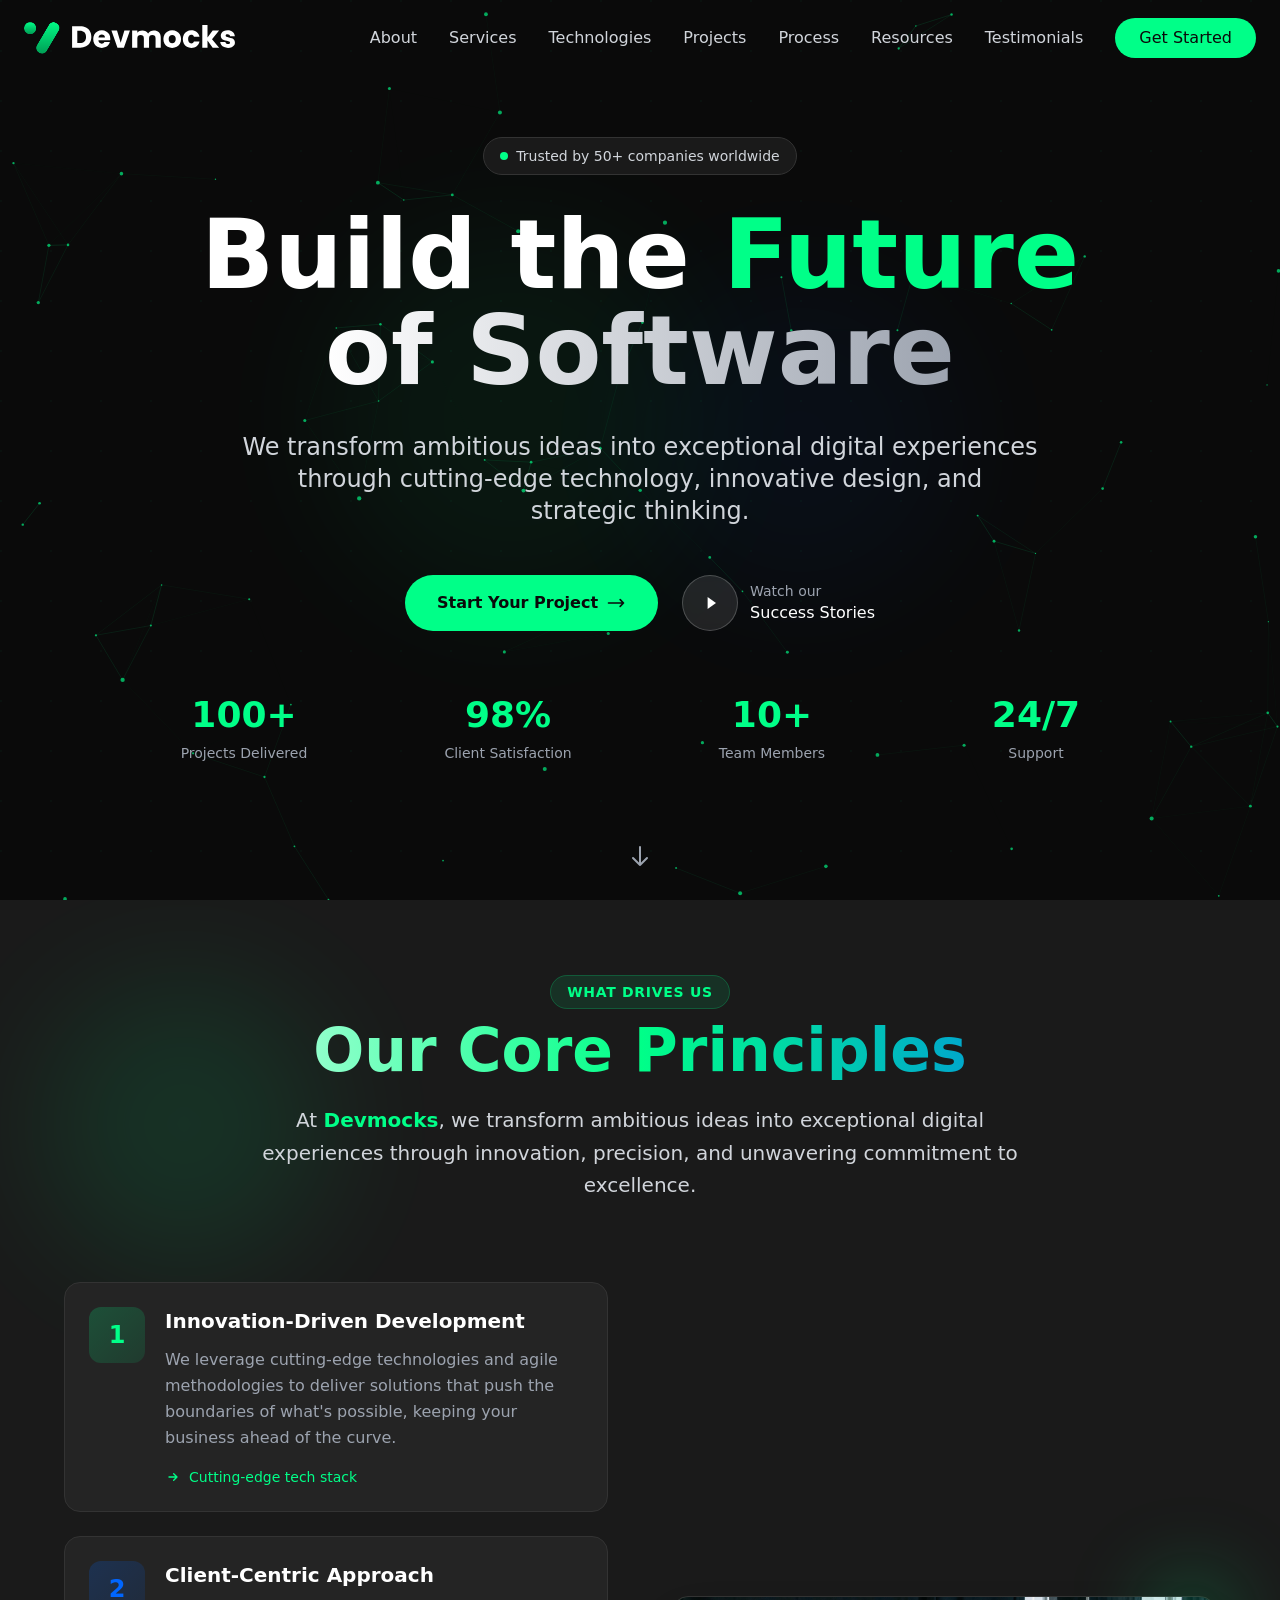
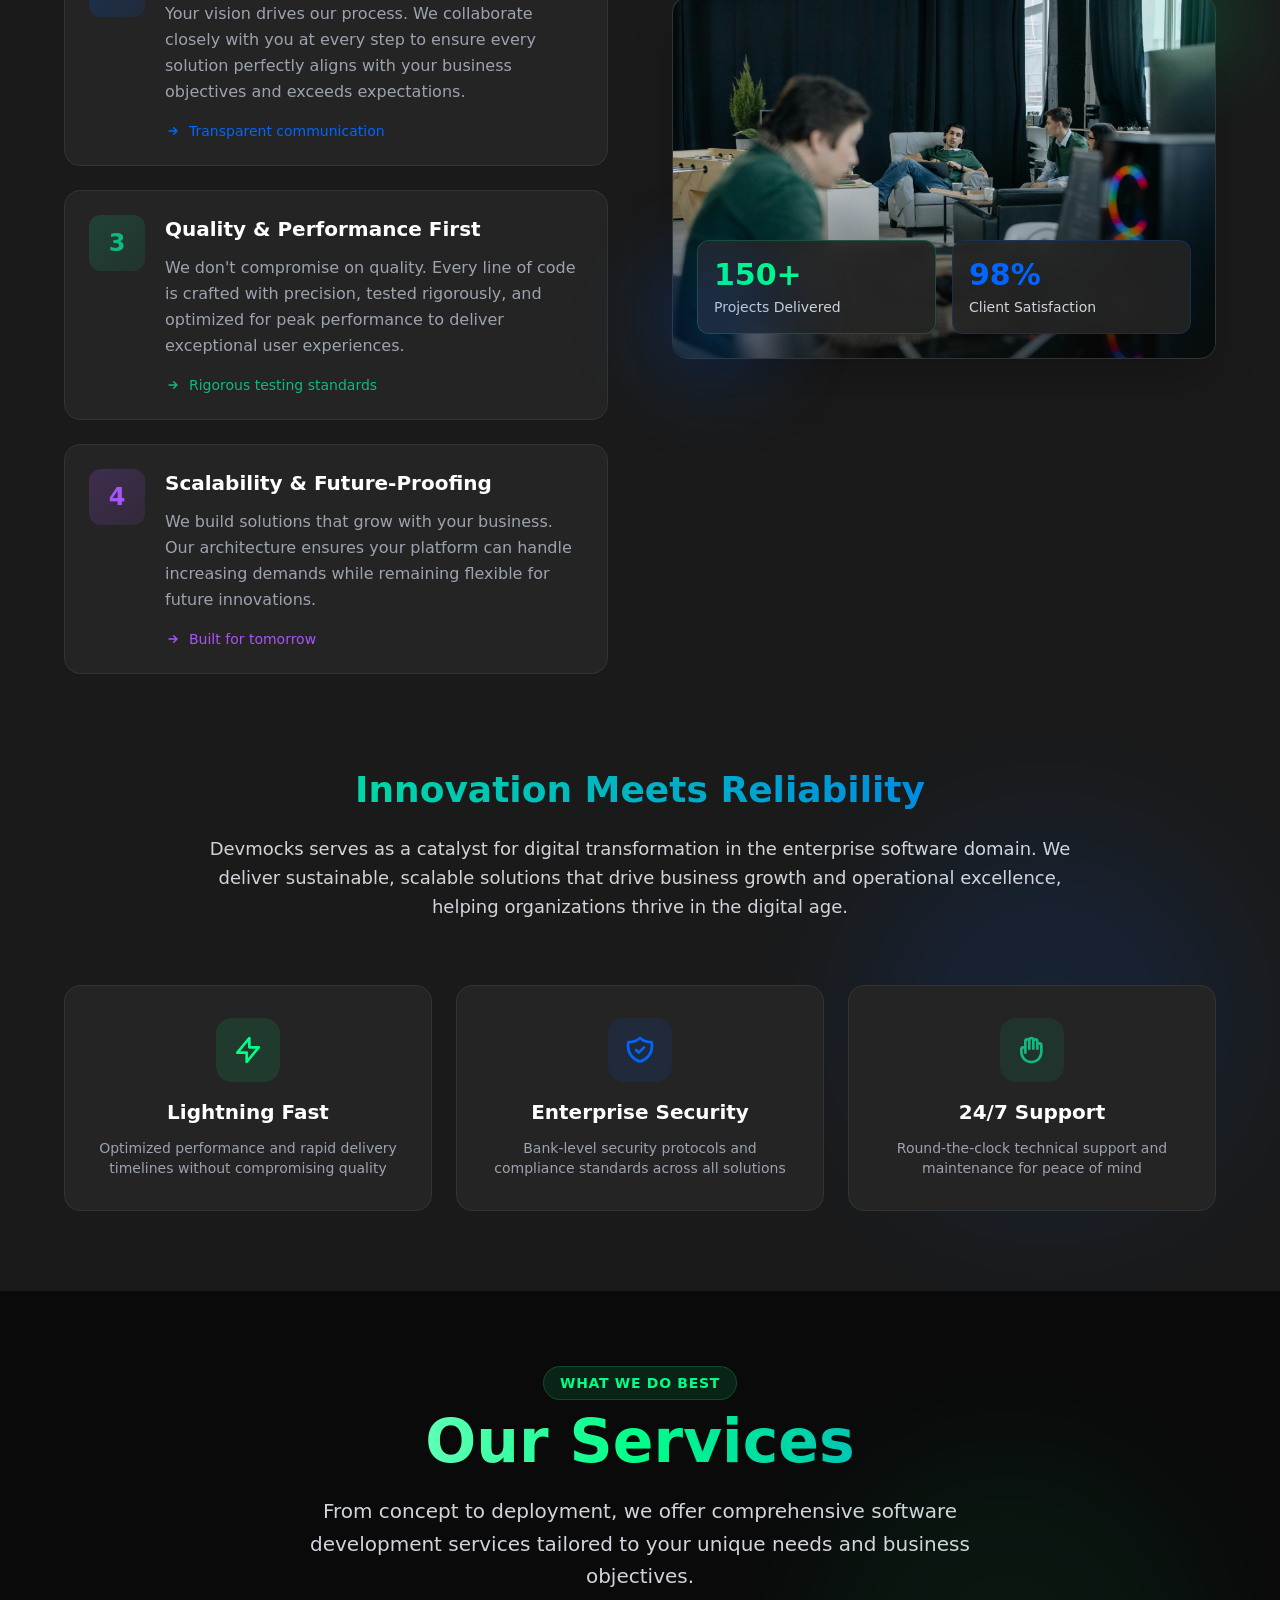
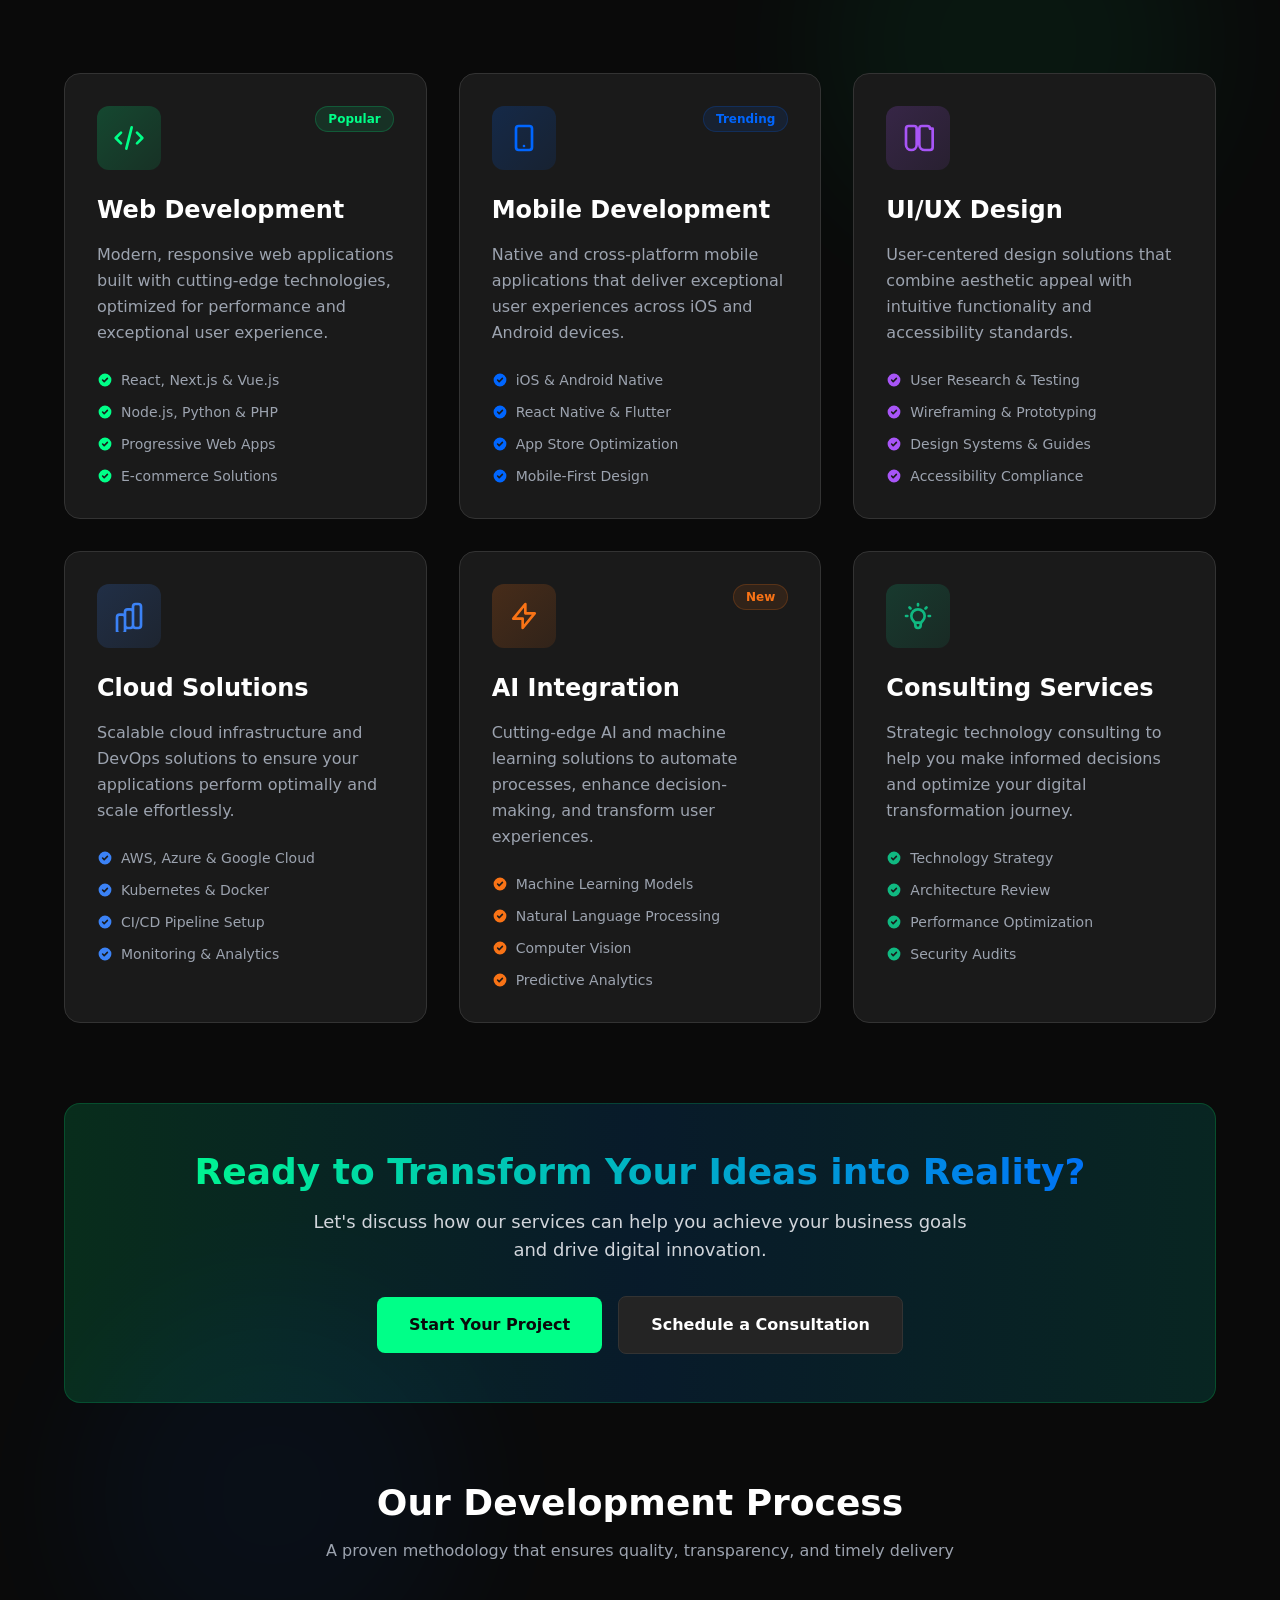
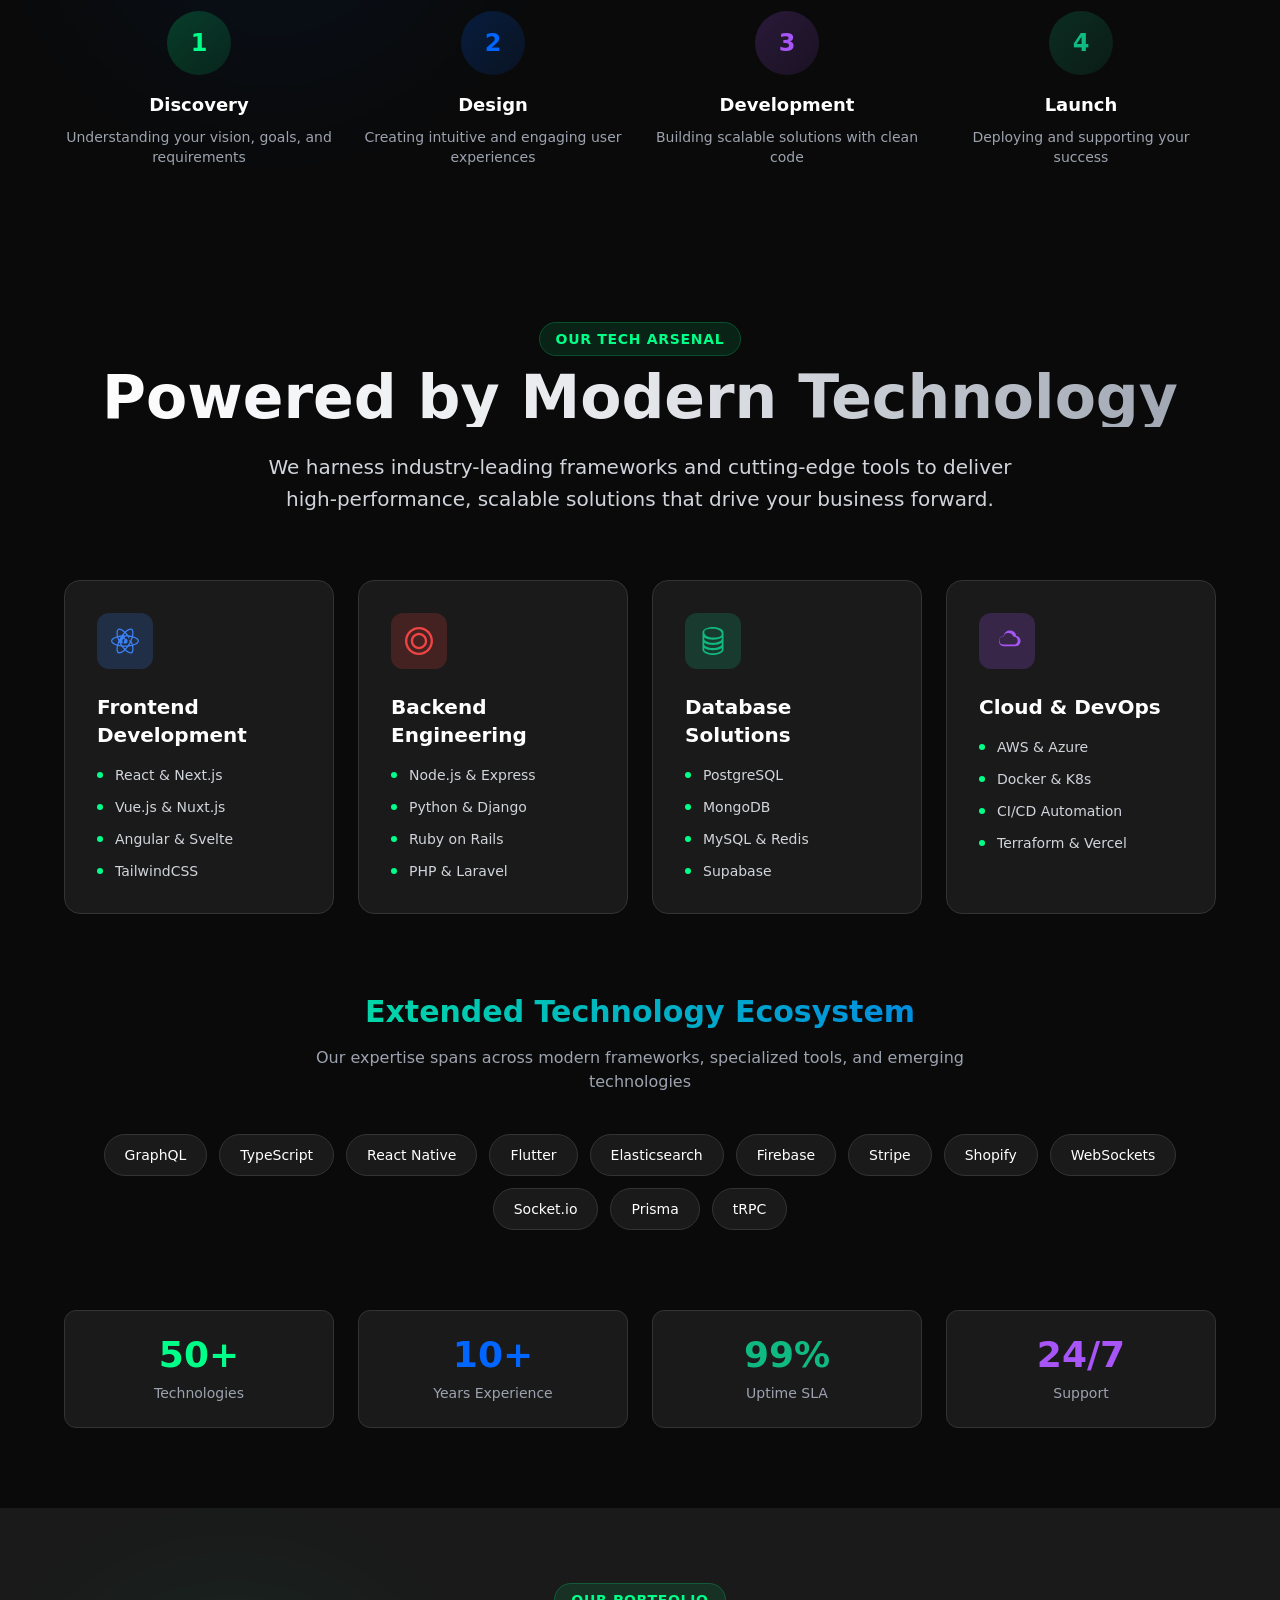
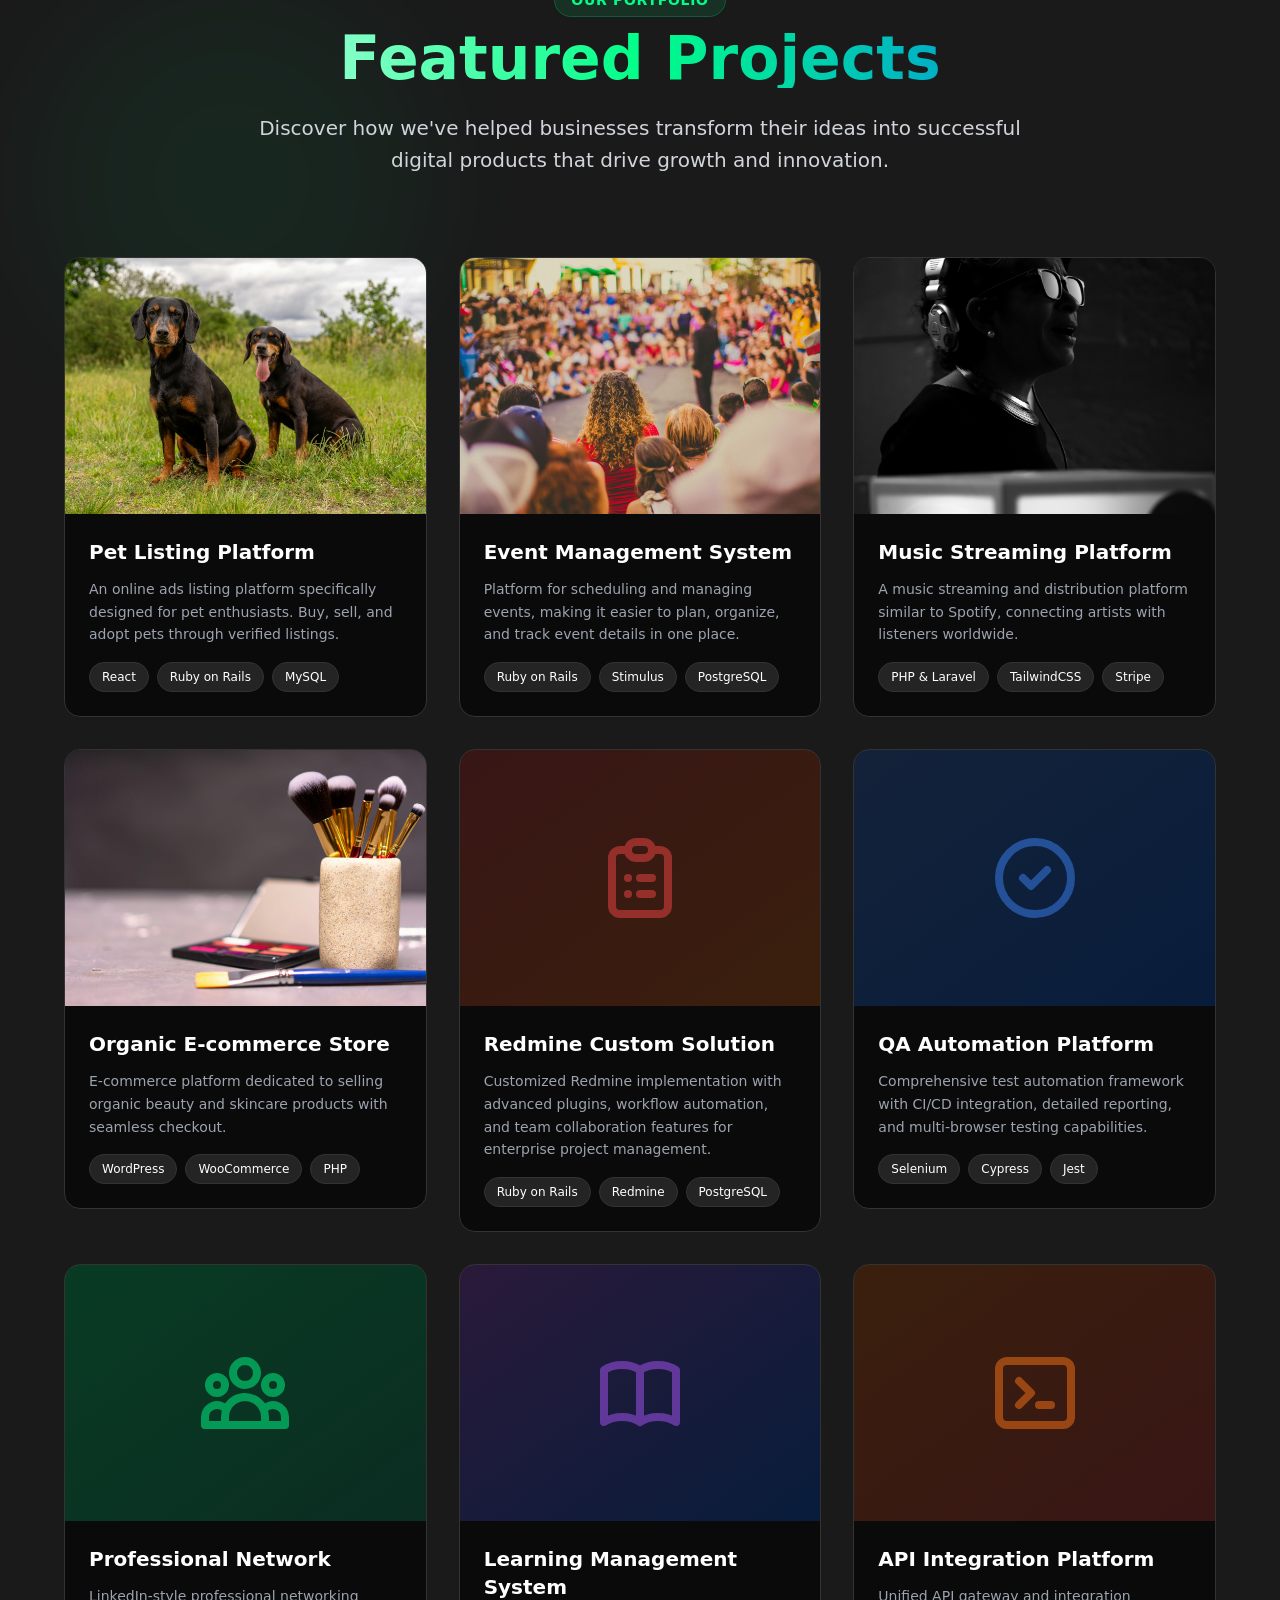
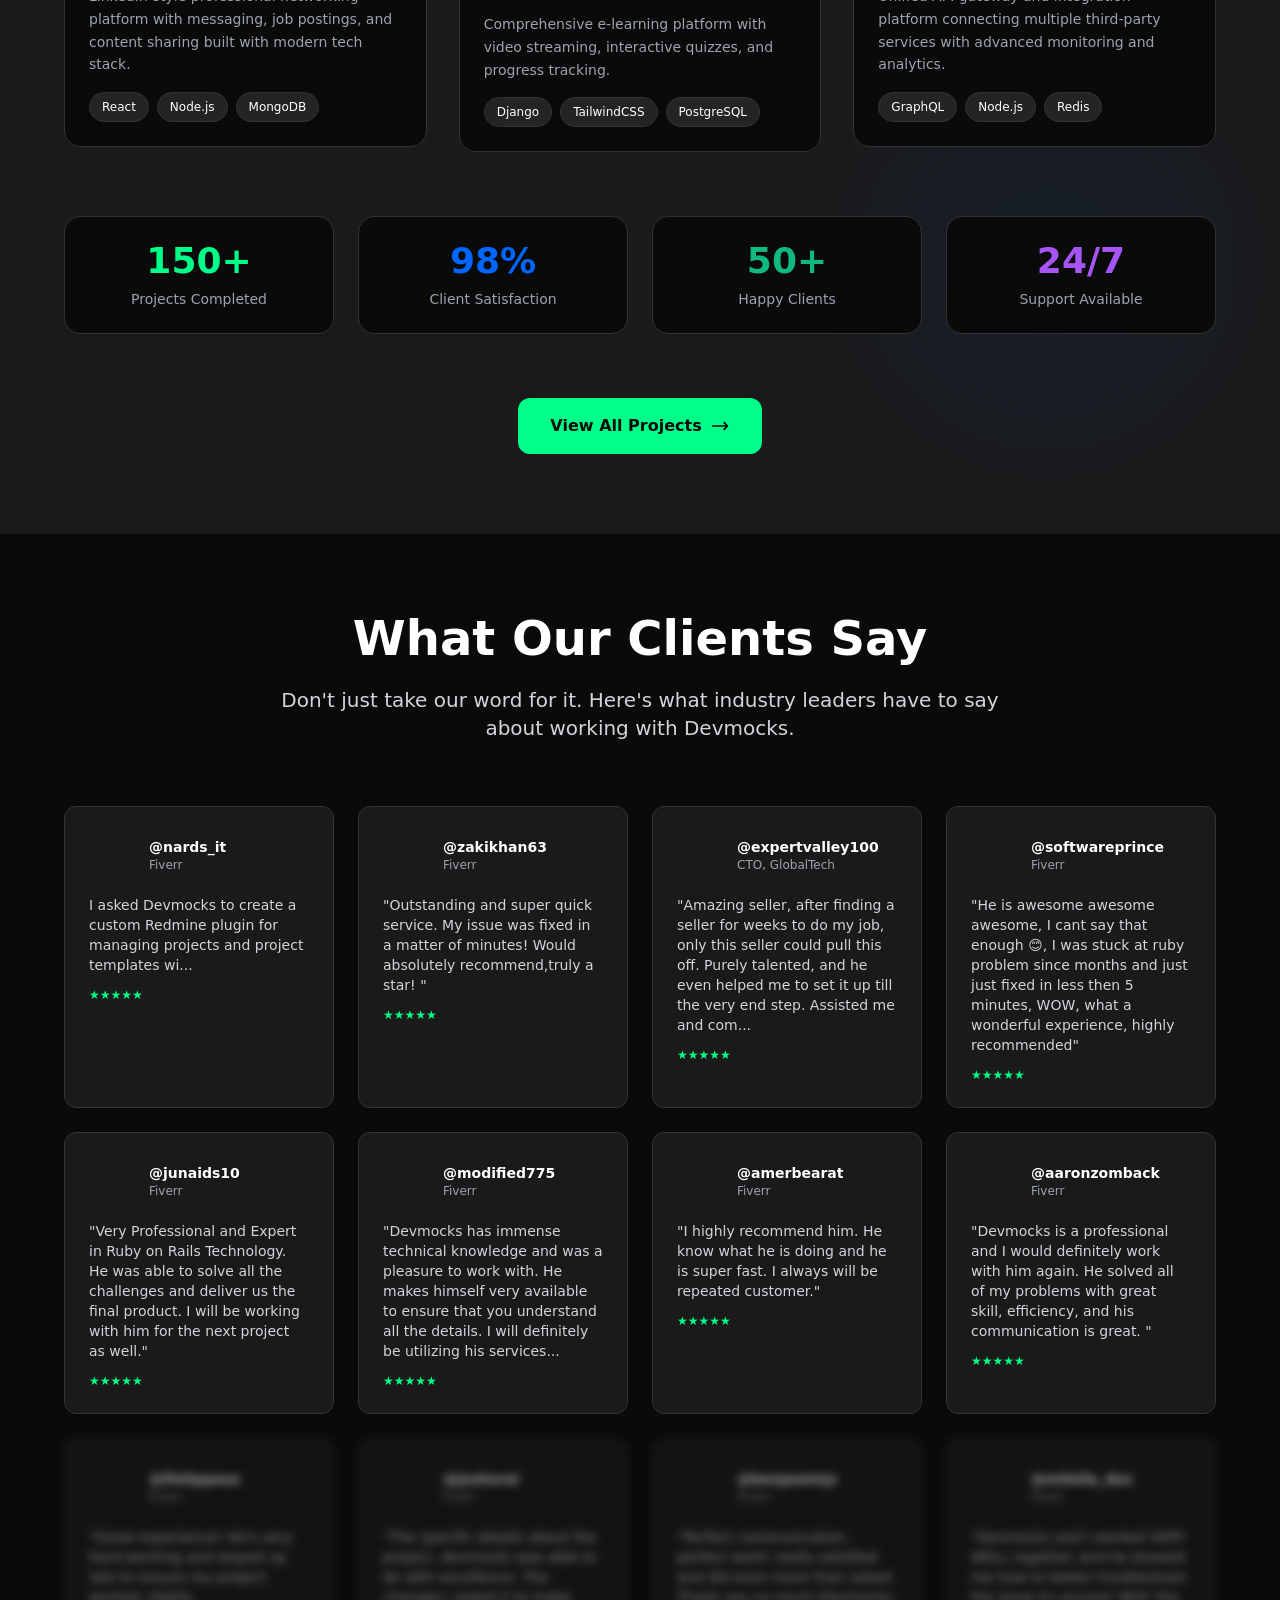
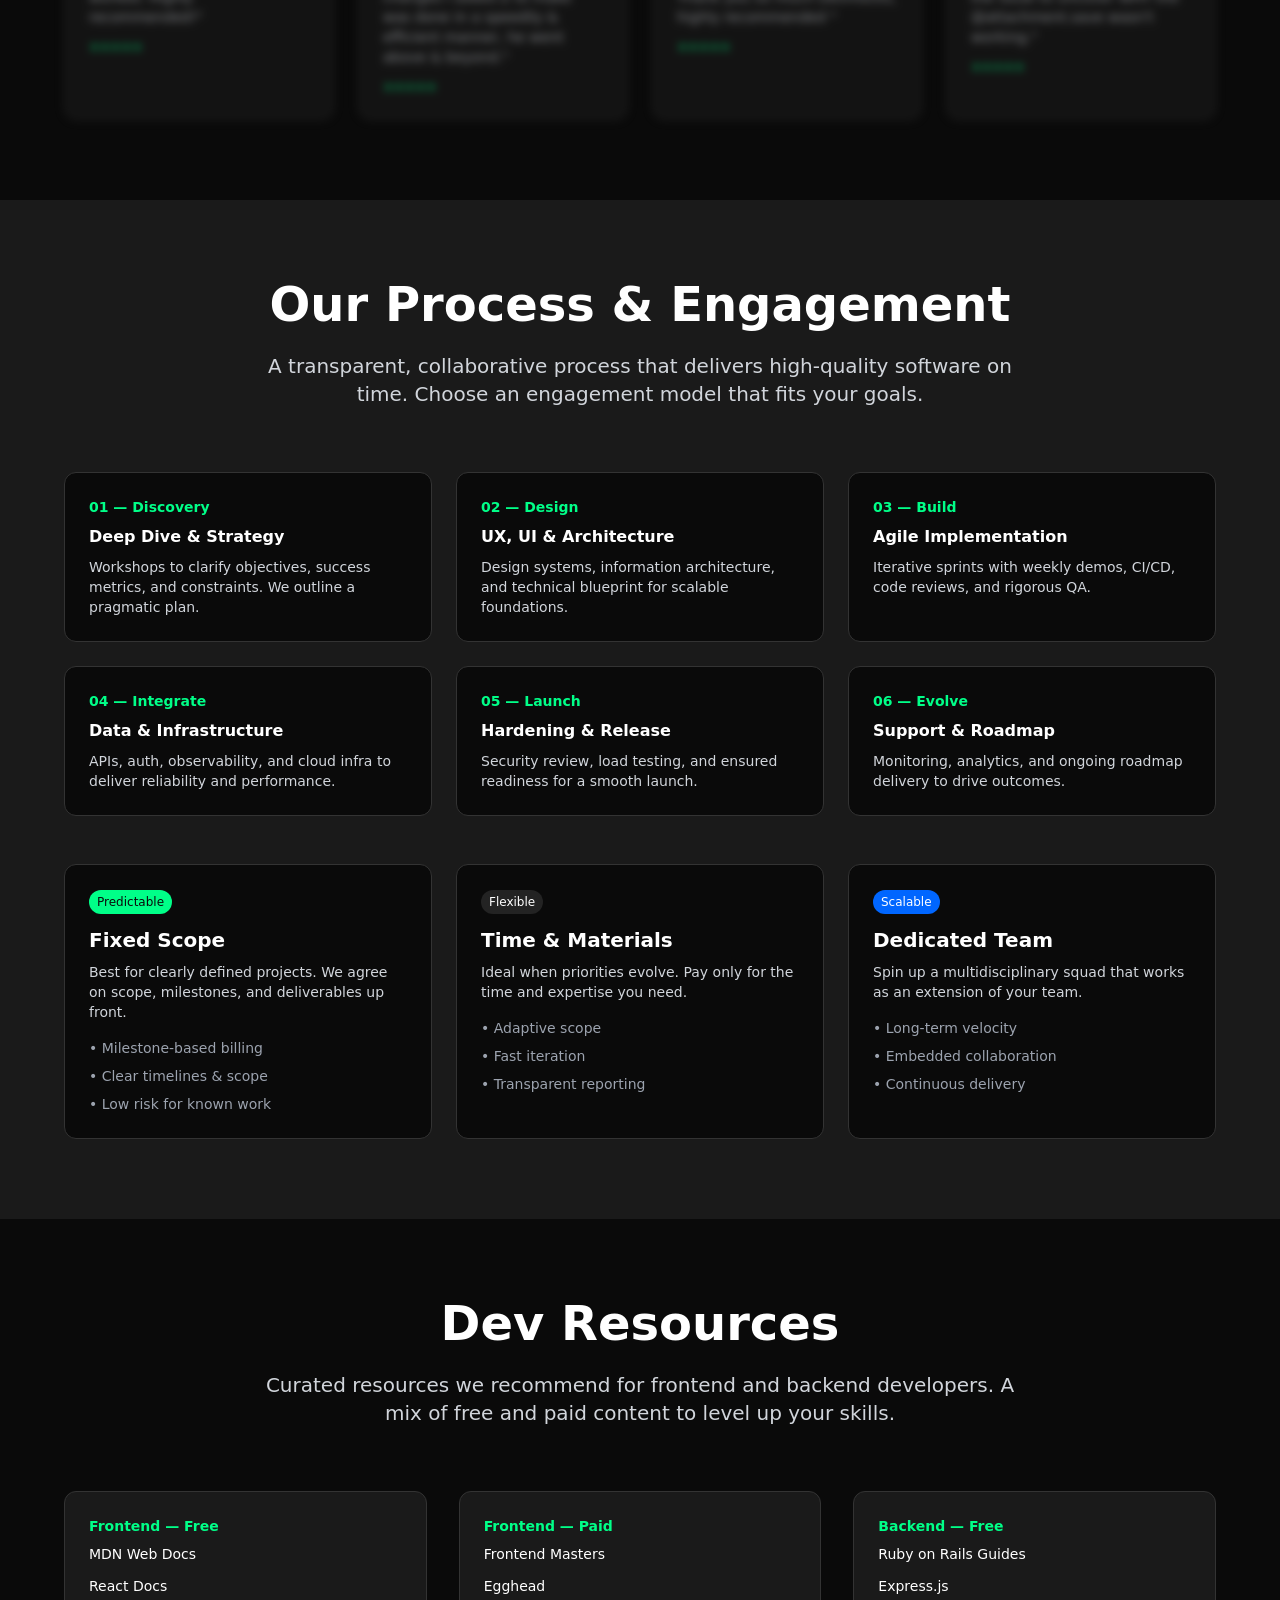
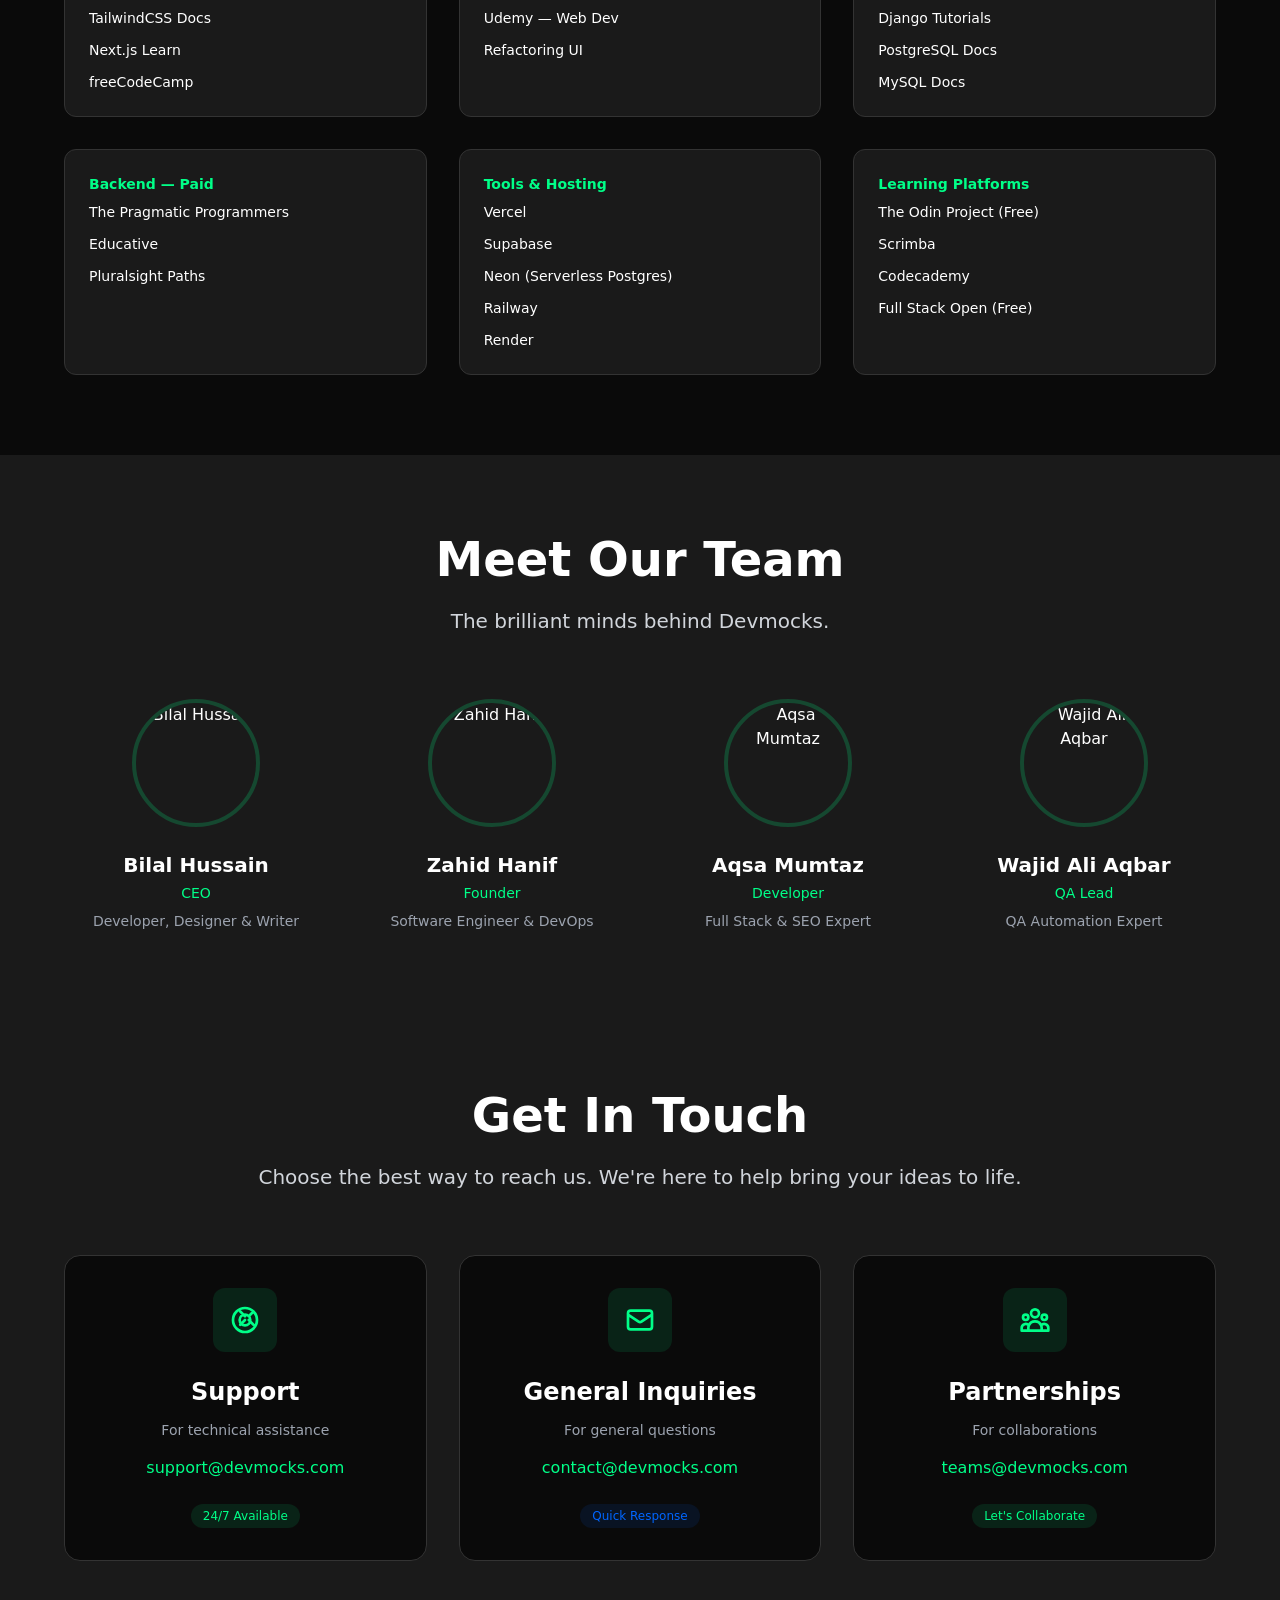
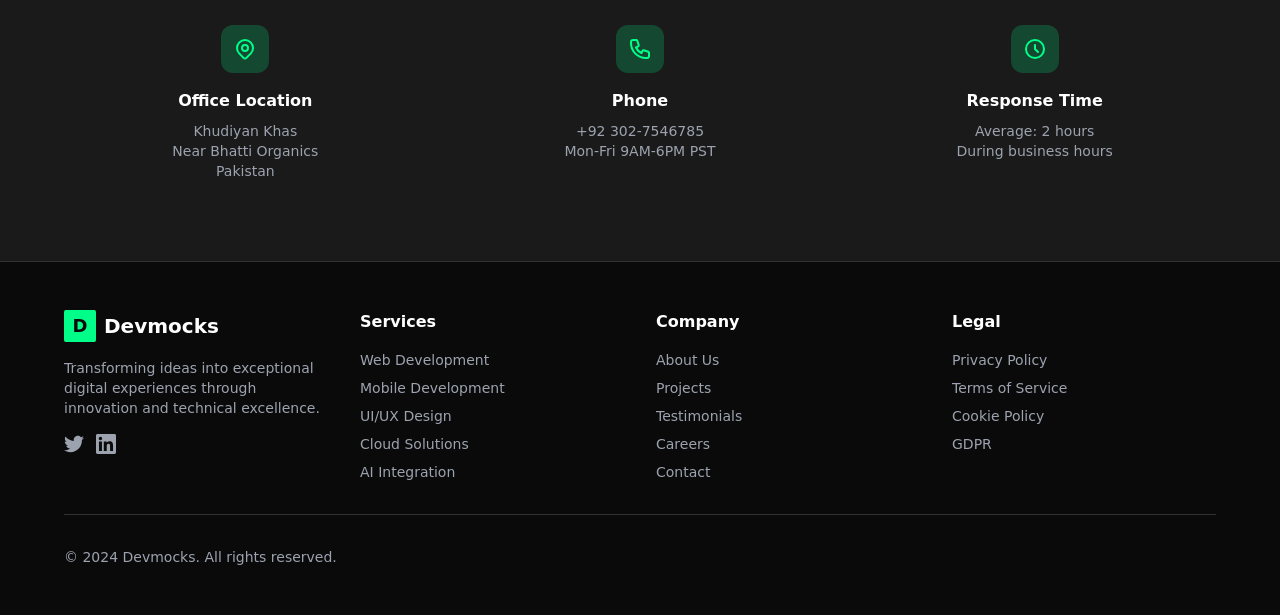
==== commit 0585404a: "modified the content" ====
--- a/index.html
+++ b/index.html
@@ -296,7 +296,7 @@
           <div class="grid grid-cols-2 md:grid-cols-4 gap-8">
             <div class="text-center">
               <div class="text-3xl md:text-4xl font-bold text-primary mb-2">
-                500+
+                100+
               </div>
               <div class="text-sm text-gray-400">Projects Delivered</div>
             </div>
@@ -308,7 +308,7 @@
             </div>
             <div class="text-center">
               <div class="text-3xl md:text-4xl font-bold text-primary mb-2">
-                50+
+                10+
               </div>
               <div class="text-sm text-gray-400">Team Members</div>
             </div>
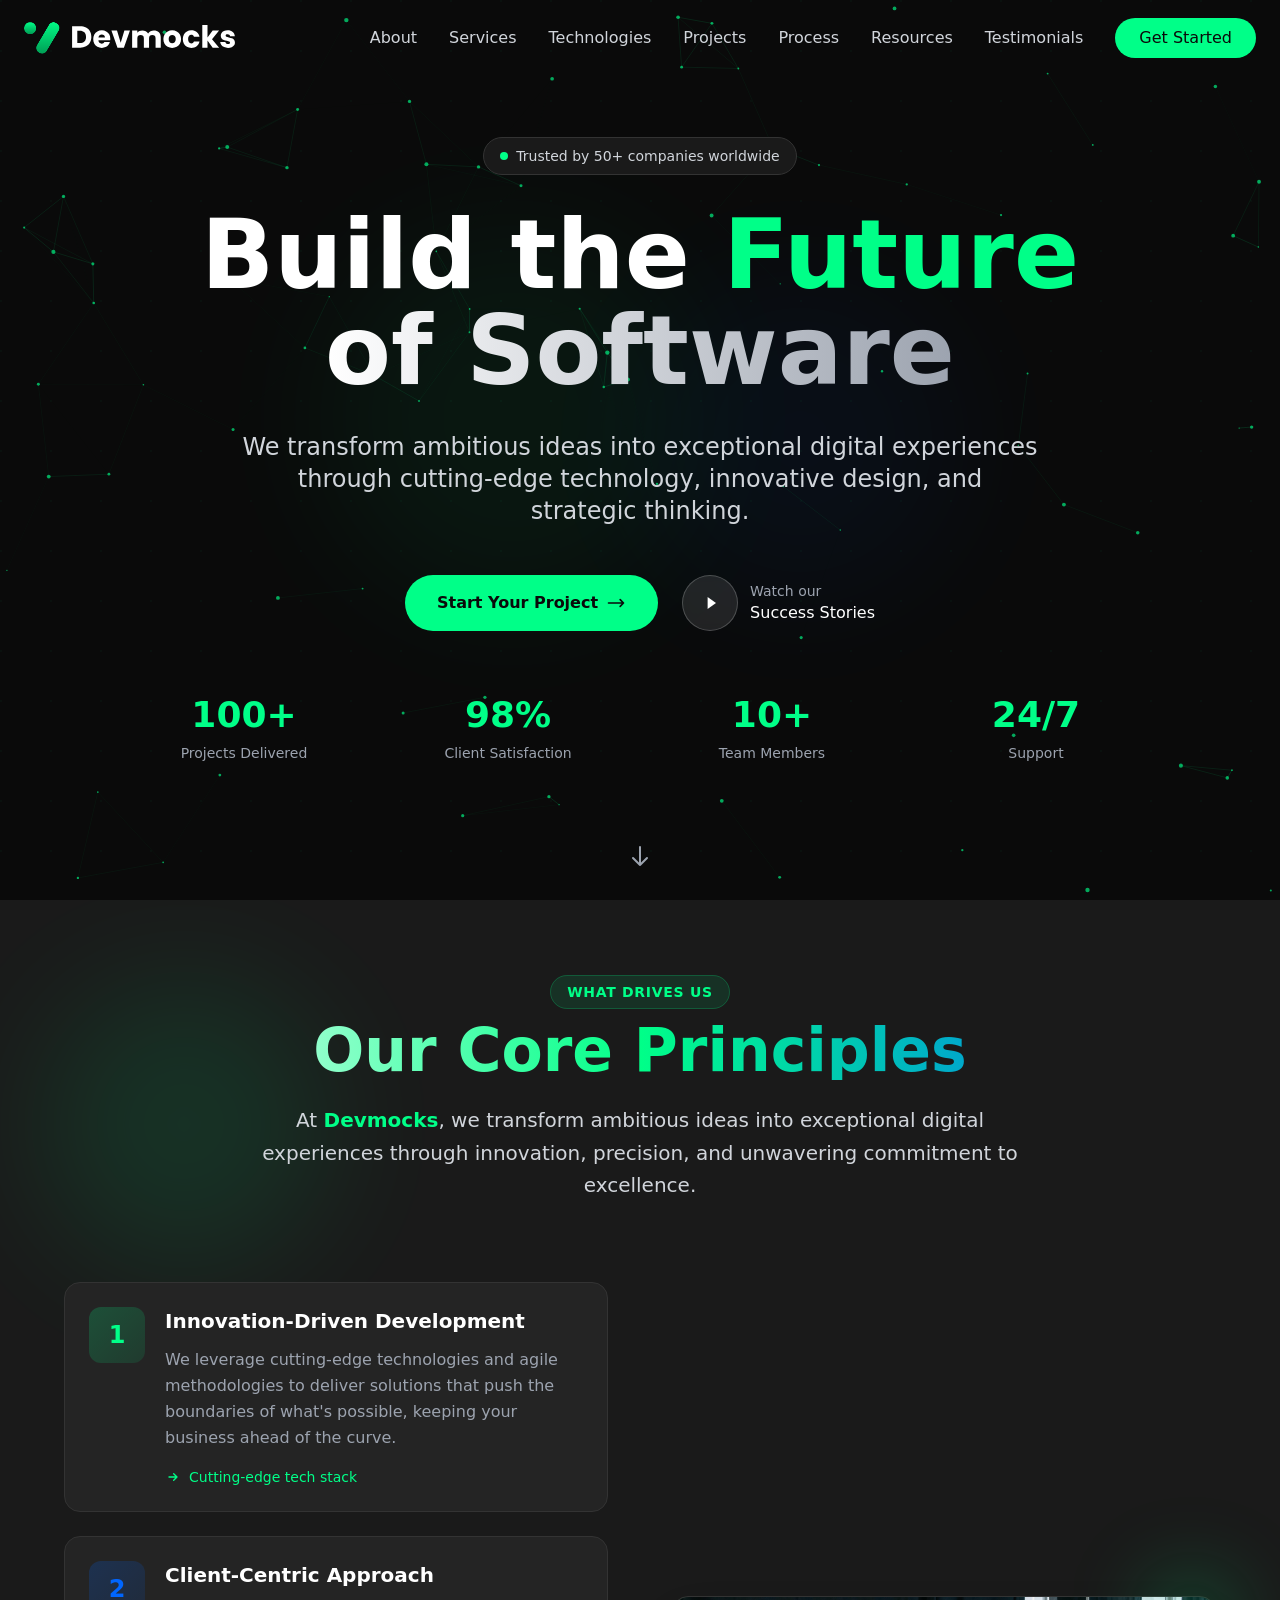
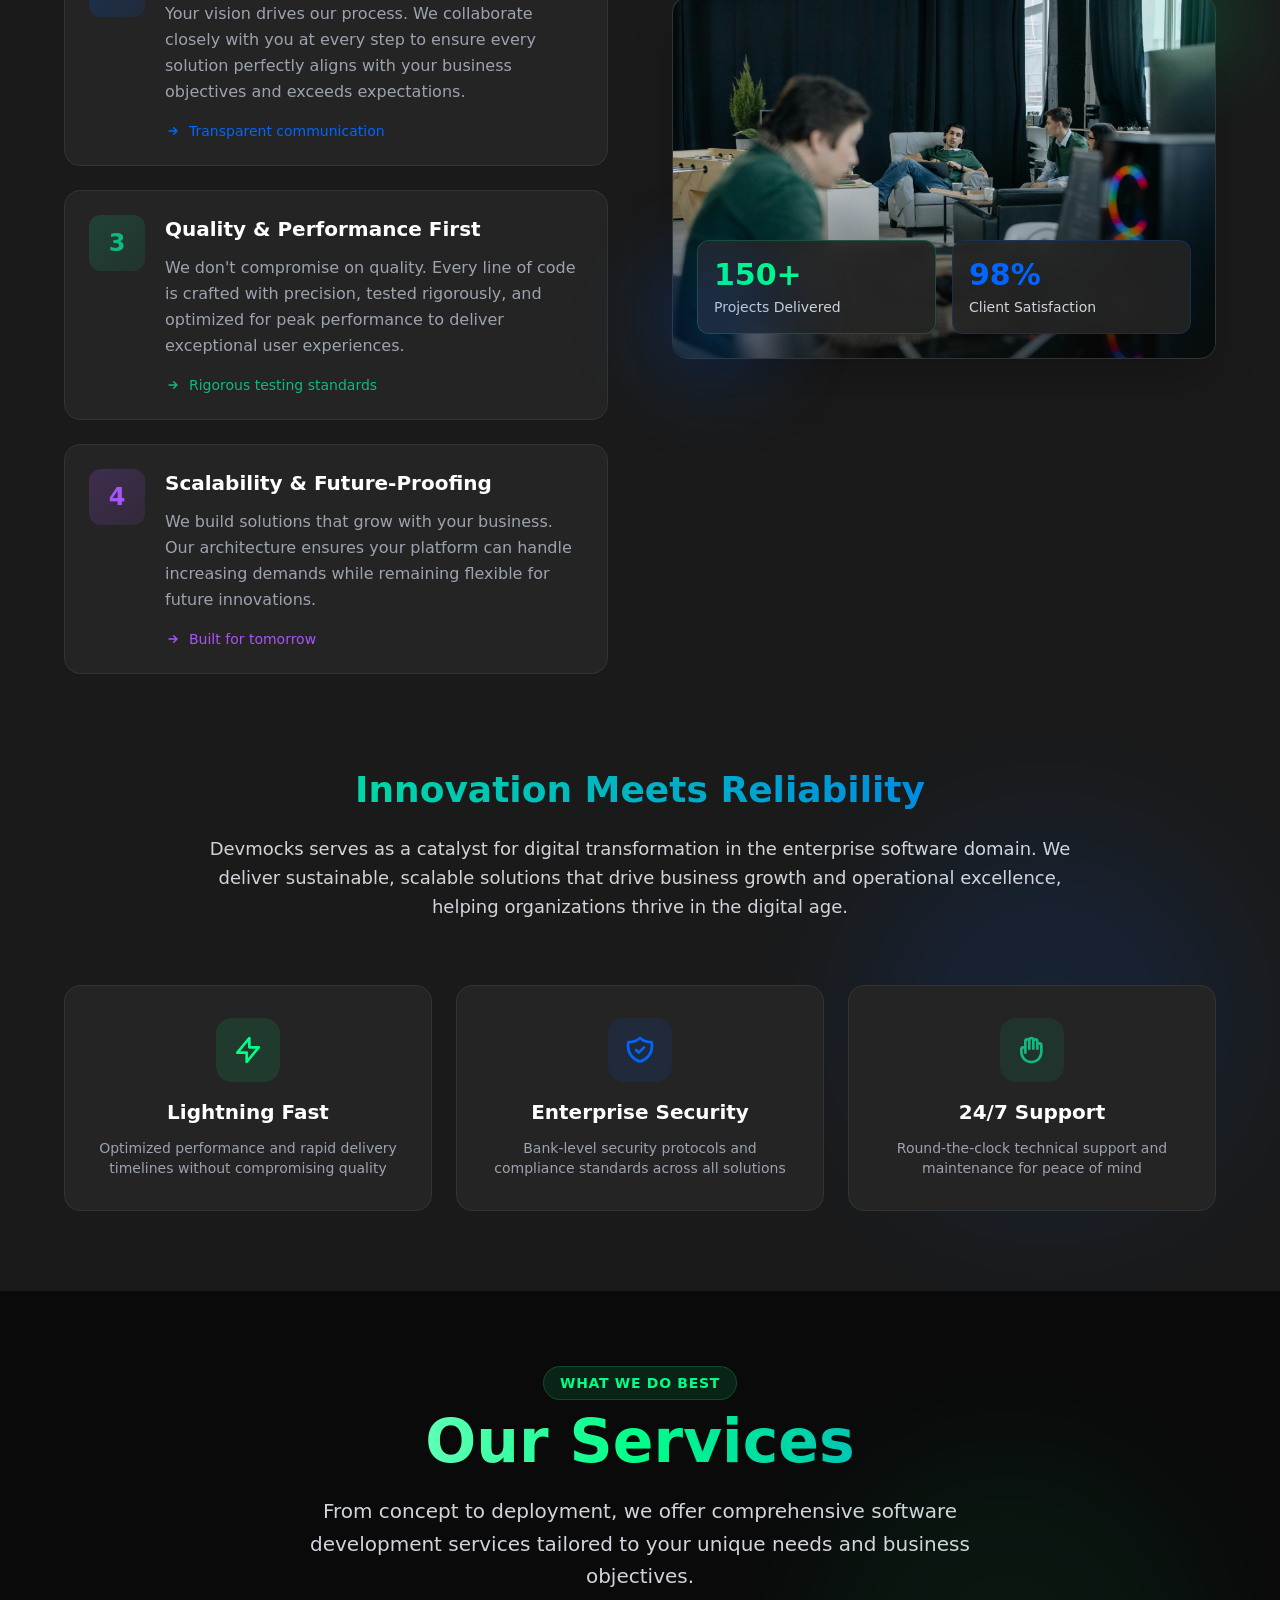
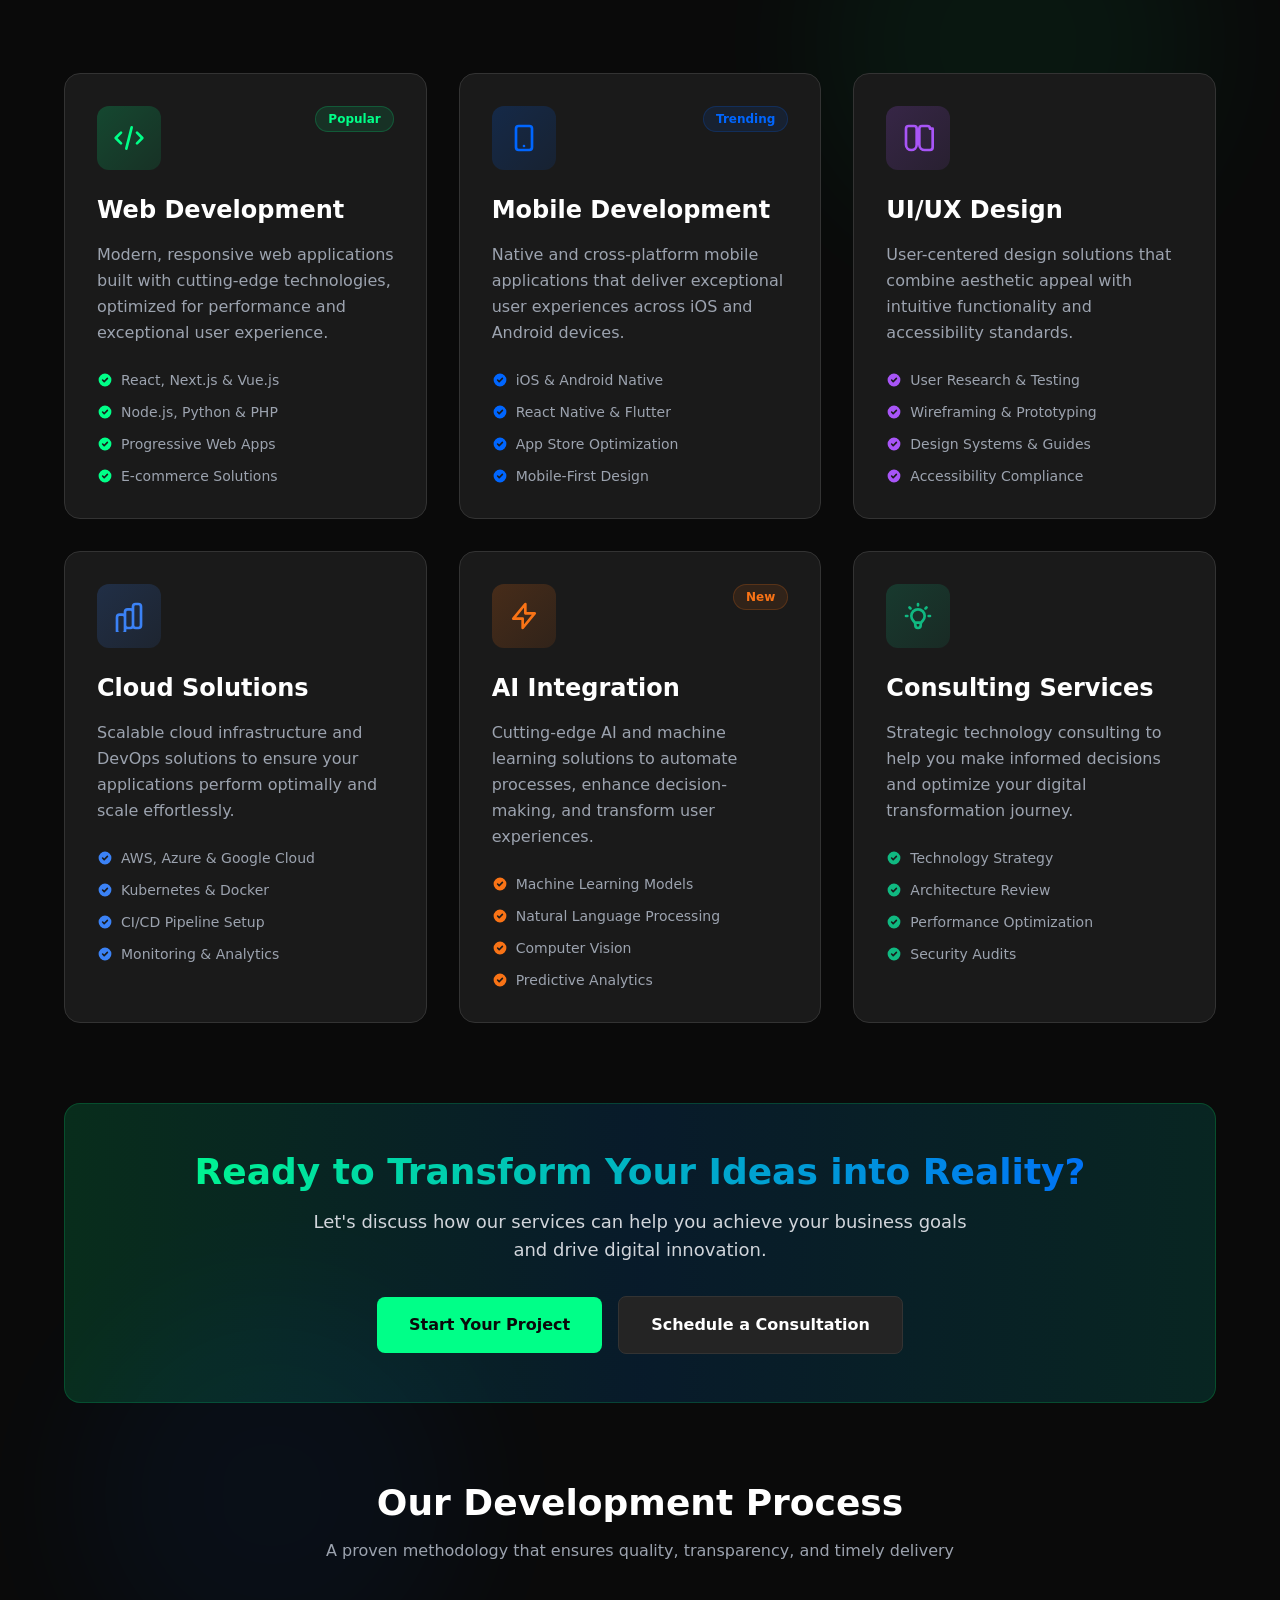
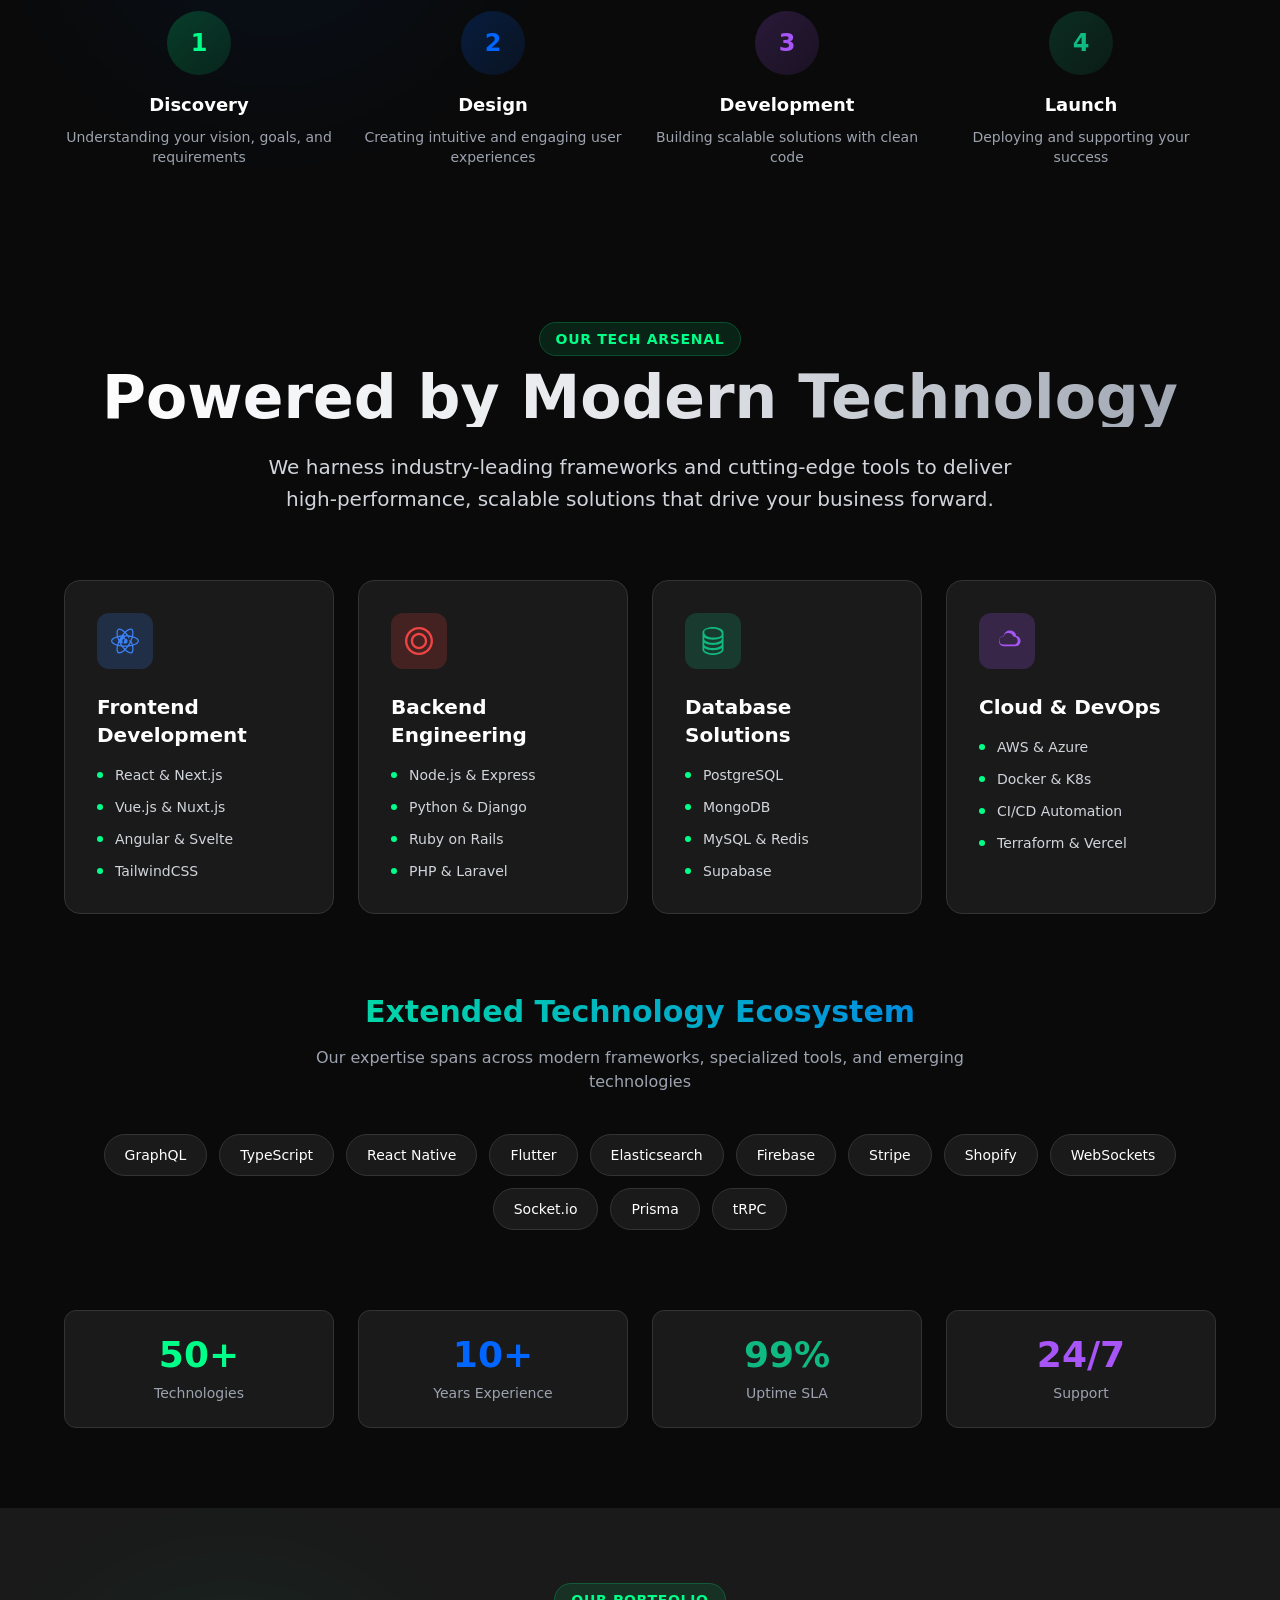
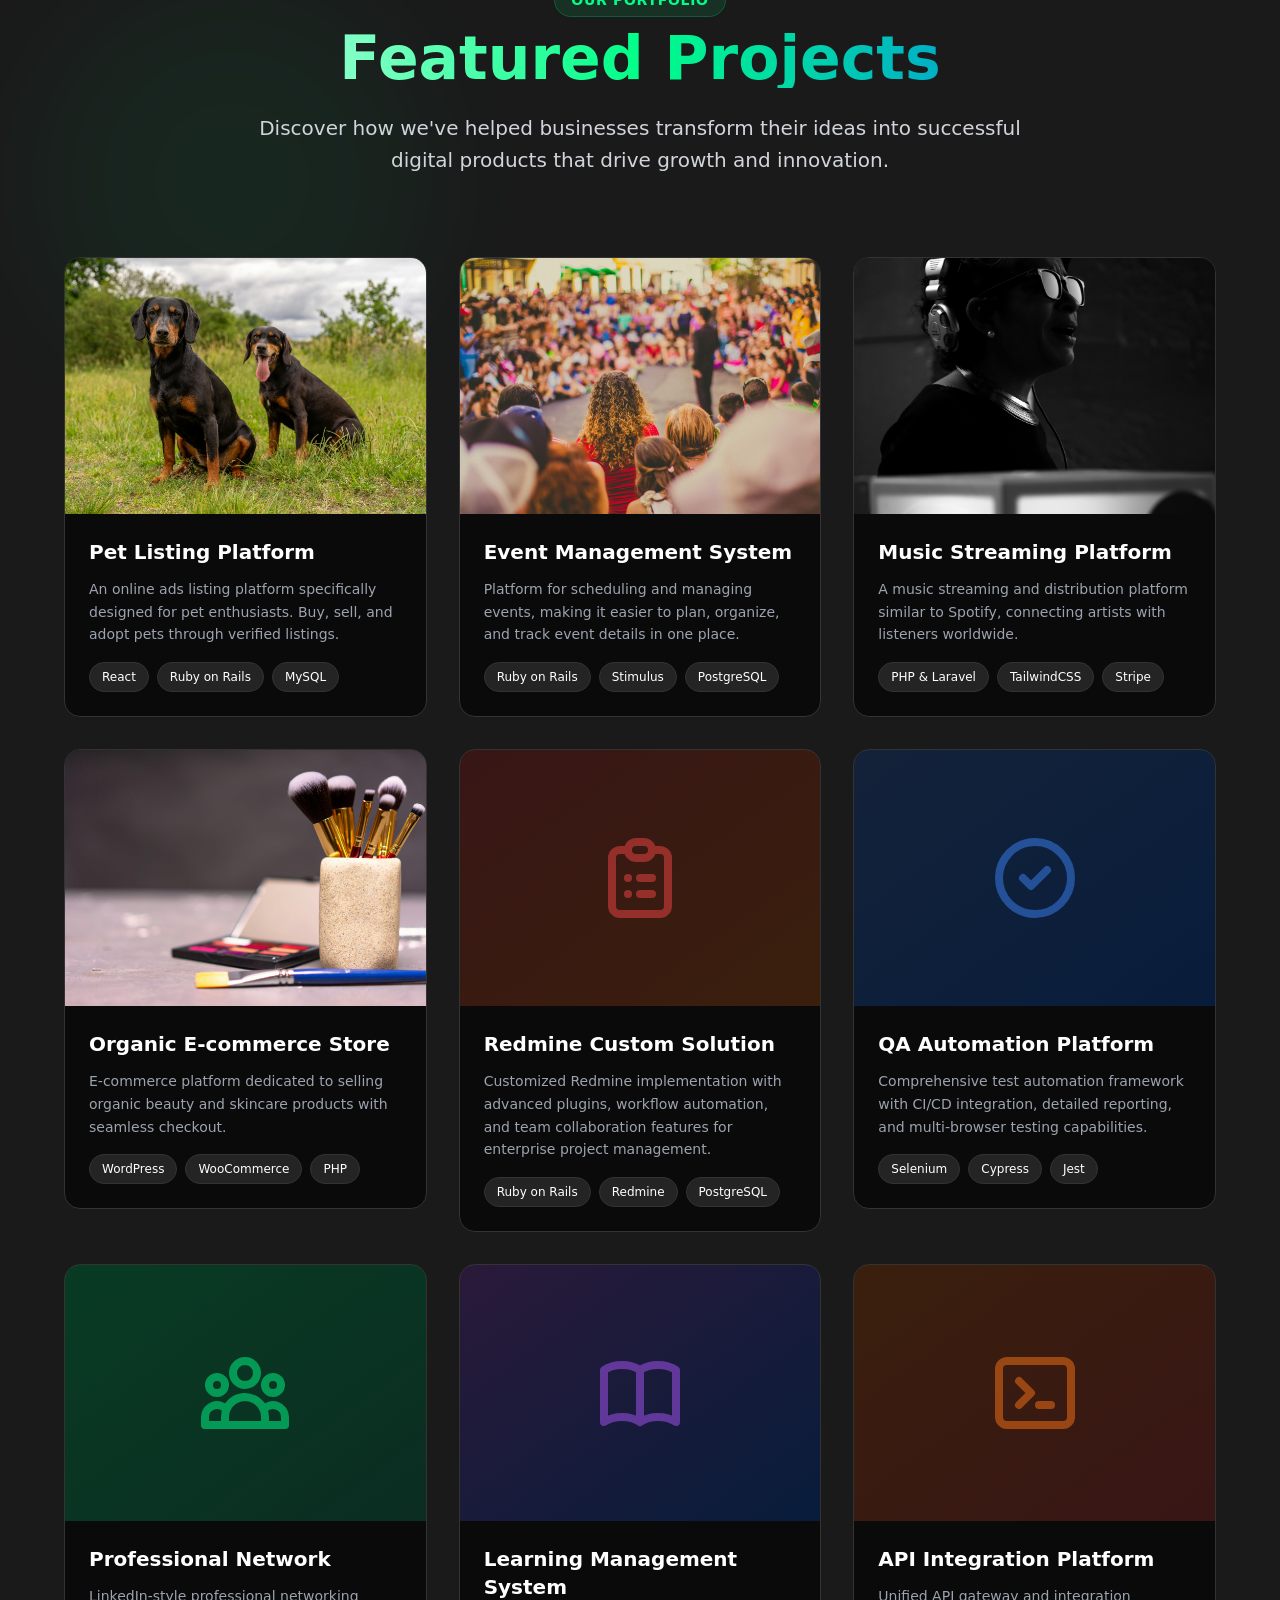
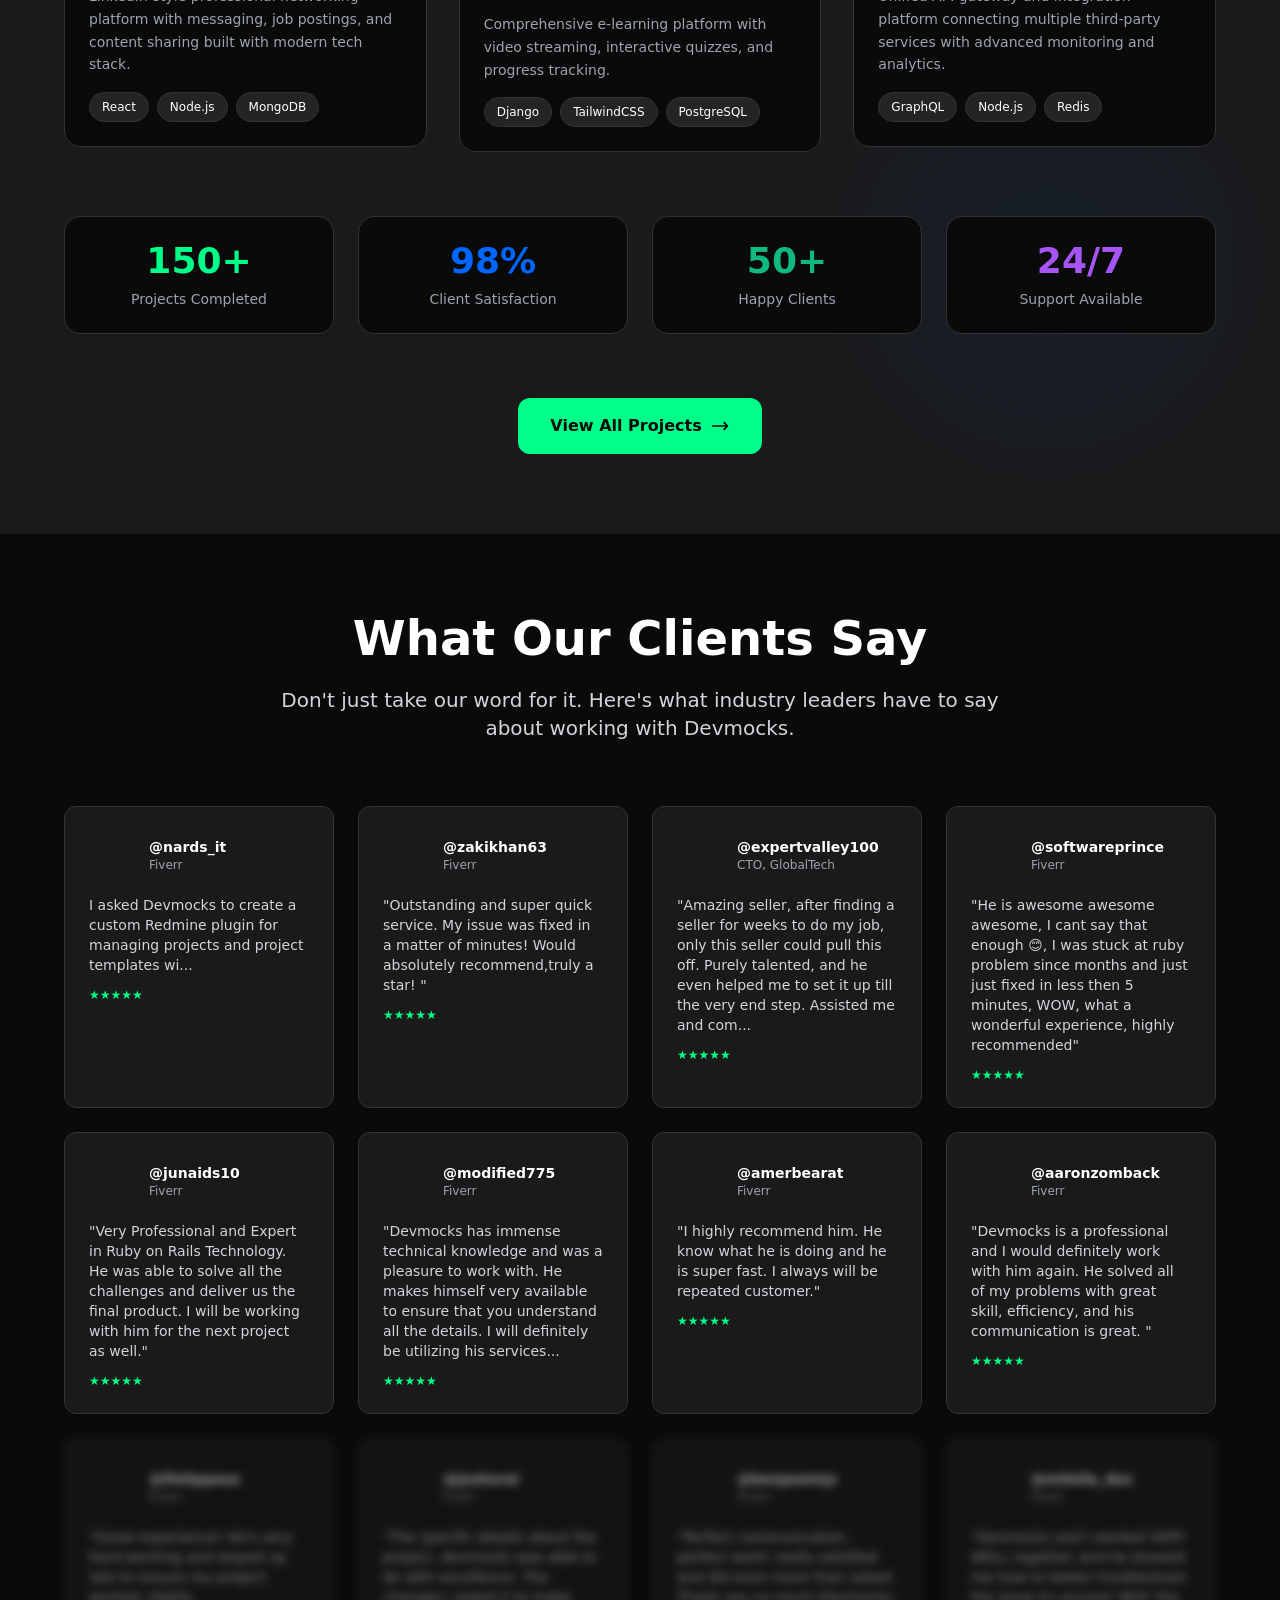
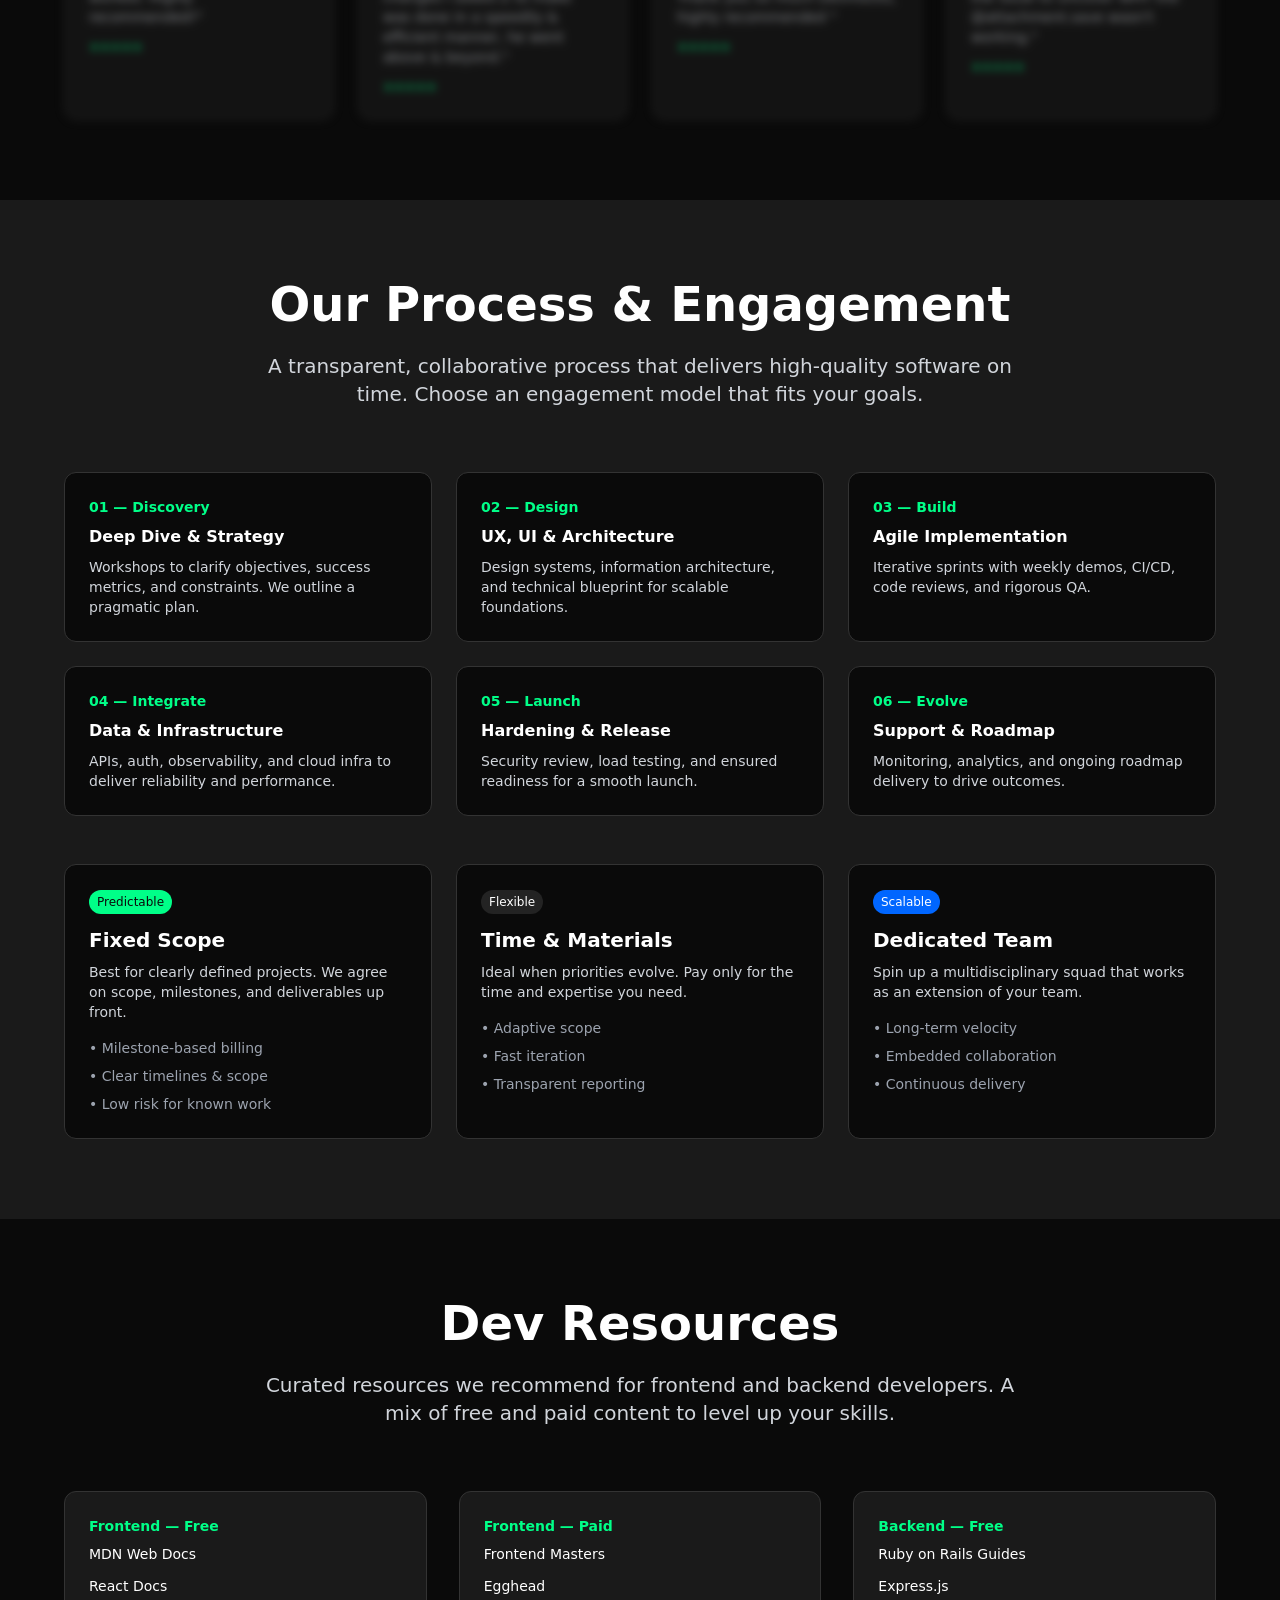
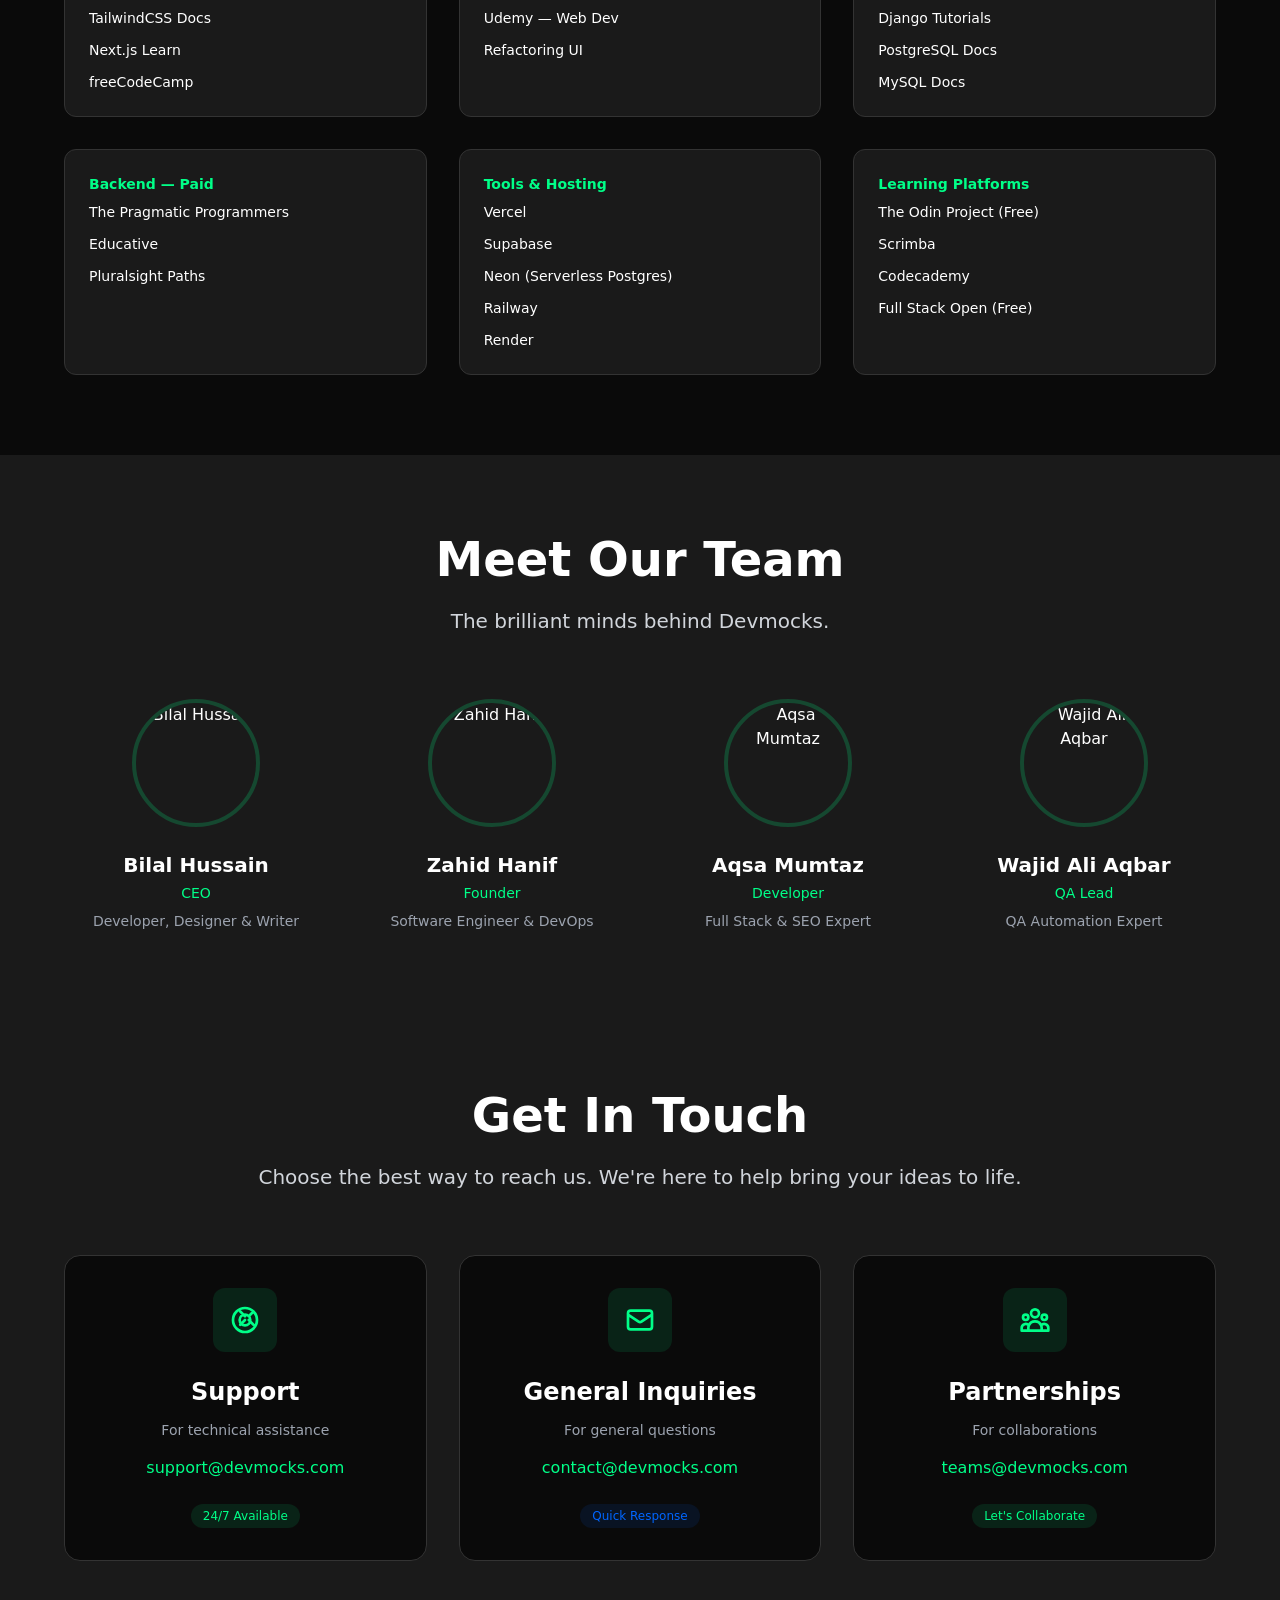
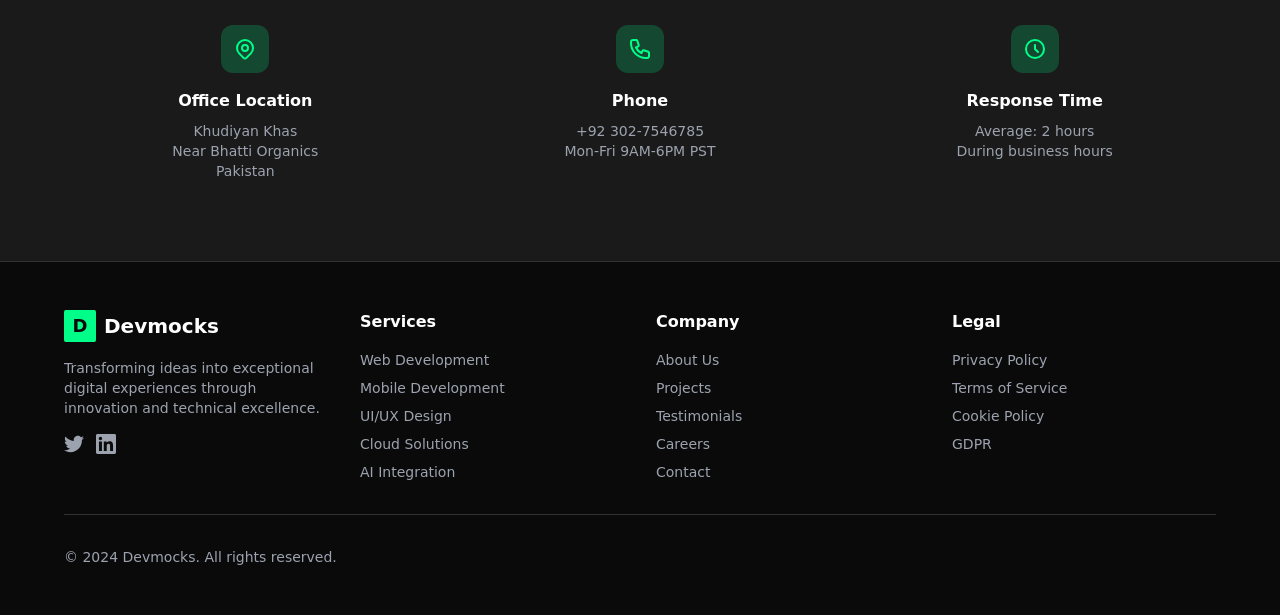
==== commit e79742c4: "fixed the web preview image" ====
--- a/index.html
+++ b/index.html
@@ -4,43 +4,55 @@
     <meta charset="UTF-8" />
     <meta http-equiv="X-UA-Compatible" content="IE=edge" />
     <meta name="viewport" content="width=device-width, initial-scale=1.0" />
-    <title>Devmocks - Premium Software Development Agency</title>
+    
+    <title>Web & Mobile App Development Agency | Devmocks</title>
 
     <meta
       name="description"
-      content="Devmocks is a premium software development agency specializing in web development, mobile apps, and UI/UX design. Transform your ideas into digital reality."
+      content="Devmocks builds custom web and mobile applications with stunning UI/UX design. Partner with our expert agency to bring your digital idea to life."
     />
-
-    <meta
-      name="keywords"
-      content="software development, web development, mobile apps, UI/UX design, software agency"
-    />
-
-    <!-- Open Graph / Facebook -->
+    
+    <link rel="canonical" href="https://devmocks.com" />
+    
+    <meta name="viewport" content="width=device-width, initial-scale=1.0" />
+    
     <meta property="og:type" content="website" />
     <meta property="og:url" content="https://devmocks.com" />
+    
     <meta
       property="og:title"
-      content="Devmocks - Premium Software Development Agency"
+      content="Web & Mobile App Development Agency | Devmocks"
     />
     <meta
       property="og:description"
-      content="Transform your ideas into digital reality with our premium software development services."
+      content="Devmocks builds custom web and mobile applications with stunning UI/UX design. Partner with our expert agency to bring your digital idea to life."
     />
-    <!--    <meta property="og:image" content="">-->
-
-    <!-- Twitter -->
+    
+    <meta
+      property="og:image"
+      content="https://devmocks.com/public/img/devmocks.png"
+    />
+    <meta property="og:image:width" content="1200" />
+    <meta property="og:image:height" content="630" />
+    
     <meta property="twitter:card" content="summary_large_image" />
     <meta property="twitter:url" content="https://devmocks.com" />
+    
     <meta
       property="twitter:title"
-      content="Devmocks - Premium Software Development Agency"
+      content="Web & Mobile App Development Agency | Devmocks"
     />
     <meta
       property="twitter:description"
-      content="Transform your ideas into digital reality with our premium software development services."
+      content="Devmocks builds custom web and mobile applications with stunning UI/UX design. Partner with our expert agency to bring your digital idea to life."
     />
-    <!--    <meta property="twitter:image" content="">-->
+    
+    <meta
+      property="twitter:image"
+      content="https://devmocks.com/public/img/devmocks.png"
+    />
+    
+    <link rel="icon" href="/favicon.ico" type="image/x-icon" />
 
     <meta name="csrf-param" content="authenticity_token" />
     <meta
--- a/public/css/output.css
+++ b/public/css/output.css
@@ -1 +1 @@
-/*! tailwindcss v3.4.4 | MIT License | https://tailwindcss.com*/*,:after,:before{box-sizing:border-box;border:0 solid #e5e7eb}:after,:before{--tw-content:""}:host,html{line-height:1.5;-webkit-text-size-adjust:100%;-moz-tab-size:4;-o-tab-size:4;tab-size:4;font-family:Inter,system-ui,-apple-system,sans-serif;font-feature-settings:normal;font-variation-settings:normal;-webkit-tap-highlight-color:transparent}body{margin:0;line-height:inherit}hr{height:0;color:inherit;border-top-width:1px}abbr:where([title]){-webkit-text-decoration:underline dotted;text-decoration:underline dotted}h1,h2,h3,h4,h5,h6{font-size:inherit;font-weight:inherit}a{color:inherit;text-decoration:inherit}b,strong{font-weight:bolder}code,kbd,pre,samp{font-family:ui-monospace,SFMono-Regular,Menlo,Monaco,Consolas,Liberation Mono,Courier New,monospace;font-feature-settings:normal;font-variation-settings:normal;font-size:1em}small{font-size:80%}sub,sup{font-size:75%;line-height:0;position:relative;vertical-align:initial}sub{bottom:-.25em}sup{top:-.5em}table{text-indent:0;border-color:inherit;border-collapse:collapse}button,input,optgroup,select,textarea{font-family:inherit;font-feature-settings:inherit;font-variation-settings:inherit;font-size:100%;font-weight:inherit;line-height:inherit;letter-spacing:inherit;color:inherit;margin:0;padding:0}button,select{text-transform:none}button,input:where([type=button]),input:where([type=reset]),input:where([type=submit]){-webkit-appearance:button;background-color:initial;background-image:none}:-moz-focusring{outline:auto}:-moz-ui-invalid{box-shadow:none}progress{vertical-align:initial}::-webkit-inner-spin-button,::-webkit-outer-spin-button{height:auto}[type=search]{-webkit-appearance:textfield;outline-offset:-2px}::-webkit-search-decoration{-webkit-appearance:none}::-webkit-file-upload-button{-webkit-appearance:button;font:inherit}summary{display:list-item}blockquote,dd,dl,figure,h1,h2,h3,h4,h5,h6,hr,p,pre{margin:0}fieldset{margin:0}fieldset,legend{padding:0}menu,ol,ul{list-style:none;margin:0;padding:0}dialog{padding:0}textarea{resize:vertical}input::-moz-placeholder,textarea::-moz-placeholder{opacity:1;color:#9ca3af}input::placeholder,textarea::placeholder{opacity:1;color:#9ca3af}[role=button],button{cursor:pointer}:disabled{cursor:default}audio,canvas,embed,iframe,img,object,svg,video{display:block;vertical-align:middle}img,video{max-width:100%;height:auto}[hidden]{display:none}*,::backdrop,:after,:before{--tw-border-spacing-x:0;--tw-border-spacing-y:0;--tw-translate-x:0;--tw-translate-y:0;--tw-rotate:0;--tw-skew-x:0;--tw-skew-y:0;--tw-scale-x:1;--tw-scale-y:1;--tw-pan-x: ;--tw-pan-y: ;--tw-pinch-zoom: ;--tw-scroll-snap-strictness:proximity;--tw-gradient-from-position: ;--tw-gradient-via-position: ;--tw-gradient-to-position: ;--tw-ordinal: ;--tw-slashed-zero: ;--tw-numeric-figure: ;--tw-numeric-spacing: ;--tw-numeric-fraction: ;--tw-ring-inset: ;--tw-ring-offset-width:0px;--tw-ring-offset-color:#fff;--tw-ring-color:#3b82f680;--tw-ring-offset-shadow:0 0 #0000;--tw-ring-shadow:0 0 #0000;--tw-shadow:0 0 #0000;--tw-shadow-colored:0 0 #0000;--tw-blur: ;--tw-brightness: ;--tw-contrast: ;--tw-grayscale: ;--tw-hue-rotate: ;--tw-invert: ;--tw-saturate: ;--tw-sepia: ;--tw-drop-shadow: ;--tw-backdrop-blur: ;--tw-backdrop-brightness: ;--tw-backdrop-contrast: ;--tw-backdrop-grayscale: ;--tw-backdrop-hue-rotate: ;--tw-backdrop-invert: ;--tw-backdrop-opacity: ;--tw-backdrop-saturate: ;--tw-backdrop-sepia: ;--tw-contain-size: ;--tw-contain-layout: ;--tw-contain-paint: ;--tw-contain-style: }.container{width:100%}@media (min-width:640px){.container{max-width:640px}}@media (min-width:768px){.container{max-width:768px}}@media (min-width:1024px){.container{max-width:1024px}}@media (min-width:1280px){.container{max-width:1280px}}@media (min-width:1536px){.container{max-width:1536px}}.pointer-events-none{pointer-events:none}.fixed{position:fixed}.absolute{position:absolute}.relative{position:relative}.inset-0{inset:0}.-bottom-6{bottom:-1.5rem}.-left-6{left:-1.5rem}.-right-6{right:-1.5rem}.-top-6{top:-1.5rem}.bottom-1\/3{bottom:33.333333%}.bottom-20{bottom:5rem}.bottom-4{bottom:1rem}.bottom-40{bottom:10rem}.bottom-6{bottom:1.5rem}.bottom-8{bottom:2rem}.left-0{left:0}.left-1\/2{left:50%}.left-1\/4{left:25%}.left-10{left:2.5rem}.left-20{left:5rem}.left-4{left:1rem}.left-6{left:1.5rem}.right-0{right:0}.right-1\/4{right:25%}.right-10{right:2.5rem}.right-20{right:5rem}.right-4{right:1rem}.right-6{right:1.5rem}.top-0{top:0}.top-1\/4{top:25%}.top-20{top:5rem}.top-40{top:10rem}.top-8{top:2rem}.z-10{z-index:10}.z-20{z-index:20}.z-50{z-index:50}.mx-0{margin-left:0;margin-right:0}.mx-10{margin-left:2.5rem;margin-right:2.5rem}.mx-2{margin-left:.5rem;margin-right:.5rem}.mx-auto{margin-left:auto;margin-right:auto}.-ml-2{margin-left:-.5rem}.mb-1{margin-bottom:.25rem}.mb-10{margin-bottom:2.5rem}.mb-12{margin-bottom:3rem}.mb-16{margin-bottom:4rem}.mb-2{margin-bottom:.5rem}.mb-20{margin-bottom:5rem}.mb-24{margin-bottom:6rem}.mb-3{margin-bottom:.75rem}.mb-4{margin-bottom:1rem}.mb-5{margin-bottom:1.25rem}.mb-6{margin-bottom:1.5rem}.mb-8{margin-bottom:2rem}.mr-2{margin-right:.5rem}.mr-3{margin-right:.75rem}.mt-12{margin-top:3rem}.mt-20{margin-top:5rem}.mt-4{margin-top:1rem}.mt-5{margin-top:1.25rem}.mt-6{margin-top:1.5rem}.mt-8{margin-top:2rem}.block{display:block}.inline-block{display:inline-block}.flex{display:flex}.inline-flex{display:inline-flex}.table-caption{display:table-caption}.grid{display:grid}.hidden{display:none}.h-1{height:.25rem}.h-1\.5{height:.375rem}.h-12{height:3rem}.h-14{height:3.5rem}.h-16{height:4rem}.h-2{height:.5rem}.h-24{height:6rem}.h-32{height:8rem}.h-4{height:1rem}.h-48{height:12rem}.h-5{height:1.25rem}.h-6{height:1.5rem}.h-64{height:16rem}.h-7{height:1.75rem}.h-72{height:18rem}.h-8{height:2rem}.h-80{height:20rem}.h-96{height:24rem}.h-full{height:100%}.min-h-screen{min-height:100vh}.w-1{width:.25rem}.w-1\.5{width:.375rem}.w-12{width:3rem}.w-14{width:3.5rem}.w-16{width:4rem}.w-2{width:.5rem}.w-24{width:6rem}.w-32{width:8rem}.w-4{width:1rem}.w-5{width:1.25rem}.w-6{width:1.5rem}.w-7{width:1.75rem}.w-72{width:18rem}.w-8{width:2rem}.w-80{width:20rem}.w-96{width:24rem}.w-full{width:100%}.max-w-2xl{max-width:42rem}.max-w-3xl{max-width:48rem}.max-w-4xl{max-width:56rem}.max-w-5xl{max-width:64rem}.max-w-6xl{max-width:72rem}.flex-1{flex:1 1 0%}.flex-shrink-0{flex-shrink:0}.grow{flex-grow:1}.-translate-x-1\/2{--tw-translate-x:-50%}.-translate-x-1\/2,.translate-y-4{transform:translate(var(--tw-translate-x),var(--tw-translate-y)) rotate(var(--tw-rotate)) skewX(var(--tw-skew-x)) skewY(var(--tw-skew-y)) scaleX(var(--tw-scale-x)) scaleY(var(--tw-scale-y))}.translate-y-4{--tw-translate-y:1rem}.transform{transform:translate(var(--tw-translate-x),var(--tw-translate-y)) rotate(var(--tw-rotate)) skewX(var(--tw-skew-x)) skewY(var(--tw-skew-y)) scaleX(var(--tw-scale-x)) scaleY(var(--tw-scale-y))}.animate-float{animation:float 3s ease-in-out infinite}@keyframes pulse{50%{opacity:.5}}.animate-pulse{animation:pulse 2s cubic-bezier(.4,0,.6,1) infinite}.cursor-pointer{cursor:pointer}.grid-cols-2{grid-template-columns:repeat(2,minmax(0,1fr))}.flex-col{flex-direction:column}.flex-wrap{flex-wrap:wrap}.items-start{align-items:flex-start}.items-center{align-items:center}.justify-end{justify-content:flex-end}.justify-center{justify-content:center}.justify-between{justify-content:space-between}.justify-around{justify-content:space-around}.gap-16{gap:4rem}.gap-2{gap:.5rem}.gap-3{gap:.75rem}.gap-4{gap:1rem}.gap-6{gap:1.5rem}.gap-8{gap:2rem}.gap-x-2{-moz-column-gap:.5rem;column-gap:.5rem}.gap-x-7{-moz-column-gap:1.75rem;column-gap:1.75rem}.gap-y-1{row-gap:.25rem}.gap-y-16{row-gap:4rem}.gap-y-2{row-gap:.5rem}.gap-y-5{row-gap:1.25rem}.gap-y-8{row-gap:2rem}.space-x-2>:not([hidden])~:not([hidden]){--tw-space-x-reverse:0;margin-right:calc(.5rem*var(--tw-space-x-reverse));margin-left:calc(.5rem*(1 - var(--tw-space-x-reverse)))}.space-x-3>:not([hidden])~:not([hidden]){--tw-space-x-reverse:0;margin-right:calc(.75rem*var(--tw-space-x-reverse));margin-left:calc(.75rem*(1 - var(--tw-space-x-reverse)))}.space-x-5>:not([hidden])~:not([hidden]){--tw-space-x-reverse:0;margin-right:calc(1.25rem*var(--tw-space-x-reverse));margin-left:calc(1.25rem*(1 - var(--tw-space-x-reverse)))}.space-x-8>:not([hidden])~:not([hidden]){--tw-space-x-reverse:0;margin-right:calc(2rem*var(--tw-space-x-reverse));margin-left:calc(2rem*(1 - var(--tw-space-x-reverse)))}.space-y-12>:not([hidden])~:not([hidden]){--tw-space-y-reverse:0;margin-top:calc(3rem*(1 - var(--tw-space-y-reverse)));margin-bottom:calc(3rem*var(--tw-space-y-reverse))}.space-y-2>:not([hidden])~:not([hidden]){--tw-space-y-reverse:0;margin-top:calc(.5rem*(1 - var(--tw-space-y-reverse)));margin-bottom:calc(.5rem*var(--tw-space-y-reverse))}.space-y-3>:not([hidden])~:not([hidden]){--tw-space-y-reverse:0;margin-top:calc(.75rem*(1 - var(--tw-space-y-reverse)));margin-bottom:calc(.75rem*var(--tw-space-y-reverse))}.space-y-4>:not([hidden])~:not([hidden]){--tw-space-y-reverse:0;margin-top:calc(1rem*(1 - var(--tw-space-y-reverse)));margin-bottom:calc(1rem*var(--tw-space-y-reverse))}.space-y-6>:not([hidden])~:not([hidden]){--tw-space-y-reverse:0;margin-top:calc(1.5rem*(1 - var(--tw-space-y-reverse)));margin-bottom:calc(1.5rem*var(--tw-space-y-reverse))}.overflow-hidden{overflow:hidden}.text-balance{text-wrap:balance}.text-pretty{text-wrap:pretty}.rounded{border-radius:.25rem}.rounded-2xl{border-radius:1rem}.rounded-full{border-radius:9999px}.rounded-lg{border-radius:.5rem}.rounded-sm{border-radius:.125rem}.rounded-xl{border-radius:.75rem}.rounded-bl{border-bottom-left-radius:.25rem}.rounded-br{border-bottom-right-radius:.25rem}.rounded-tl{border-top-left-radius:.25rem}.rounded-tr{border-top-right-radius:.25rem}.border{border-width:1px}.border-2{border-width:2px}.border-4{border-width:4px}.border-b{border-bottom-width:1px}.border-l-2{border-left-width:2px}.border-t{border-top-width:1px}.border-accent-orange\/20{border-color:#f9731633}.border-dark-border{--tw-border-opacity:1;border-color:rgb(51 51 51/var(--tw-border-opacity))}.border-gray-600{--tw-border-opacity:1;border-color:rgb(75 85 99/var(--tw-border-opacity))}.border-primary{--tw-border-opacity:1;border-color:rgb(0 255 136/var(--tw-border-opacity))}.border-primary\/20{border-color:#0f83}.border-secondary\/20{border-color:#06f3}.border-white{--tw-border-opacity:1;border-color:rgb(255 255 255/var(--tw-border-opacity))}.border-opacity-20{--tw-border-opacity:0.2}.bg-accent-blue{--tw-bg-opacity:1;background-color:rgb(59 130 246/var(--tw-bg-opacity))}.bg-accent-blue\/20{background-color:#3b82f633}.bg-accent-green{--tw-bg-opacity:1;background-color:rgb(16 185 129/var(--tw-bg-opacity))}.bg-accent-green\/10{background-color:#10b9811a}.bg-accent-green\/20{background-color:#10b98133}.bg-accent-orange{--tw-bg-opacity:1;background-color:rgb(249 115 22/var(--tw-bg-opacity))}.bg-accent-orange\/10{background-color:#f973161a}.bg-accent-purple{--tw-bg-opacity:1;background-color:rgb(168 85 247/var(--tw-bg-opacity))}.bg-accent-purple\/20{background-color:#a855f733}.bg-accent-red{--tw-bg-opacity:1;background-color:rgb(239 68 68/var(--tw-bg-opacity))}.bg-accent-red\/20{background-color:#ef444433}.bg-dark{--tw-bg-opacity:1;background-color:rgb(10 10 10/var(--tw-bg-opacity))}.bg-dark-elevated{--tw-bg-opacity:1;background-color:rgb(36 36 36/var(--tw-bg-opacity))}.bg-dark-elevated\/90{background-color:#242424e6}.bg-dark-lighter{--tw-bg-opacity:1;background-color:rgb(26 26 26/var(--tw-bg-opacity))}.bg-gray-100{--tw-bg-opacity:1;background-color:rgb(243 244 246/var(--tw-bg-opacity))}.bg-gray-600{--tw-bg-opacity:1;background-color:rgb(75 85 99/var(--tw-bg-opacity))}.bg-primary{--tw-bg-opacity:1;background-color:rgb(0 255 136/var(--tw-bg-opacity))}.bg-primary\/0{background-color:#0f80}.bg-primary\/10{background-color:#00ff881a}.bg-primary\/20{background-color:#0f83}.bg-secondary{--tw-bg-opacity:1;background-color:rgb(0 102 255/var(--tw-bg-opacity))}.bg-secondary\/10{background-color:#0066ff1a}.bg-secondary\/20{background-color:#06f3}.bg-slate-800{--tw-bg-opacity:1;background-color:rgb(30 41 59/var(--tw-bg-opacity))}.bg-slate-900{--tw-bg-opacity:1;background-color:rgb(15 23 42/var(--tw-bg-opacity))}.bg-white{--tw-bg-opacity:1;background-color:rgb(255 255 255/var(--tw-bg-opacity))}.bg-white\/10{background-color:#ffffff1a}.bg-opacity-10{--tw-bg-opacity:0.1}.bg-gradient-to-br{background-image:linear-gradient(to bottom right,var(--tw-gradient-stops))}.bg-gradient-to-r{background-image:linear-gradient(to right,var(--tw-gradient-stops))}.bg-gradient-to-t{background-image:linear-gradient(to top,var(--tw-gradient-stops))}.from-accent-blue\/20{--tw-gradient-from:#3b82f633 var(--tw-gradient-from-position);--tw-gradient-to:#3b82f600 var(--tw-gradient-to-position);--tw-gradient-stops:var(--tw-gradient-from),var(--tw-gradient-to)}.from-accent-green\/20{--tw-gradient-from:#10b98133 var(--tw-gradient-from-position);--tw-gradient-to:#10b98100 var(--tw-gradient-to-position);--tw-gradient-stops:var(--tw-gradient-from),var(--tw-gradient-to)}.from-accent-orange\/20{--tw-gradient-from:#f9731633 var(--tw-gradient-from-position);--tw-gradient-to:#f9731600 var(--tw-gradient-to-position);--tw-gradient-stops:var(--tw-gradient-from),var(--tw-gradient-to)}.from-accent-purple\/20{--tw-gradient-from:#a855f733 var(--tw-gradient-from-position);--tw-gradient-to:#a855f700 var(--tw-gradient-to-position);--tw-gradient-stops:var(--tw-gradient-from),var(--tw-gradient-to)}.from-accent-red\/20{--tw-gradient-from:#ef444433 var(--tw-gradient-from-position);--tw-gradient-to:#ef444400 var(--tw-gradient-to-position);--tw-gradient-stops:var(--tw-gradient-from),var(--tw-gradient-to)}.from-dark{--tw-gradient-from:#0a0a0a var(--tw-gradient-from-position);--tw-gradient-to:#0a0a0a00 var(--tw-gradient-to-position);--tw-gradient-stops:var(--tw-gradient-from),var(--tw-gradient-to)}.from-primary{--tw-gradient-from:#0f8 var(--tw-gradient-from-position);--tw-gradient-to:#0f80 var(--tw-gradient-to-position);--tw-gradient-stops:var(--tw-gradient-from),var(--tw-gradient-to)}.from-primary\/10{--tw-gradient-from:#00ff881a var(--tw-gradient-from-position);--tw-gradient-to:#0f80 var(--tw-gradient-to-position);--tw-gradient-stops:var(--tw-gradient-from),var(--tw-gradient-to)}.from-primary\/20{--tw-gradient-from:#0f83 var(--tw-gradient-from-position);--tw-gradient-to:#0f80 var(--tw-gradient-to-position);--tw-gradient-stops:var(--tw-gradient-from),var(--tw-gradient-to)}.from-primary\/5{--tw-gradient-from:#00ff880d var(--tw-gradient-from-position);--tw-gradient-to:#0f80 var(--tw-gradient-to-position);--tw-gradient-stops:var(--tw-gradient-from),var(--tw-gradient-to)}.from-secondary\/20{--tw-gradient-from:#06f3 var(--tw-gradient-from-position);--tw-gradient-to:#06f0 var(--tw-gradient-to-position);--tw-gradient-stops:var(--tw-gradient-from),var(--tw-gradient-to)}.from-white{--tw-gradient-from:#fff var(--tw-gradient-from-position);--tw-gradient-to:#fff0 var(--tw-gradient-to-position);--tw-gradient-stops:var(--tw-gradient-from),var(--tw-gradient-to)}.via-dark\/60{--tw-gradient-to:#0a0a0a00 var(--tw-gradient-to-position);--tw-gradient-stops:var(--tw-gradient-from),#0a0a0a99 var(--tw-gradient-via-position),var(--tw-gradient-to)}.via-gray-200{--tw-gradient-to:#e5e7eb00 var(--tw-gradient-to-position);--tw-gradient-stops:var(--tw-gradient-from),#e5e7eb var(--tw-gradient-via-position),var(--tw-gradient-to)}.via-primary{--tw-gradient-to:#0f80 var(--tw-gradient-to-position);--tw-gradient-stops:var(--tw-gradient-from),#0f8 var(--tw-gradient-via-position),var(--tw-gradient-to)}.via-secondary\/10{--tw-gradient-to:#06f0 var(--tw-gradient-to-position);--tw-gradient-stops:var(--tw-gradient-from),#0066ff1a var(--tw-gradient-via-position),var(--tw-gradient-to)}.via-transparent{--tw-gradient-to:#0000 var(--tw-gradient-to-position);--tw-gradient-stops:var(--tw-gradient-from),#0000 var(--tw-gradient-via-position),var(--tw-gradient-to)}.to-accent-blue\/10{--tw-gradient-to:#3b82f61a var(--tw-gradient-to-position)}.to-accent-green\/10{--tw-gradient-to:#10b9811a var(--tw-gradient-to-position)}.to-accent-green\/20{--tw-gradient-to:#10b98133 var(--tw-gradient-to-position)}.to-accent-orange\/10{--tw-gradient-to:#f973161a var(--tw-gradient-to-position)}.to-accent-orange\/20{--tw-gradient-to:#f9731633 var(--tw-gradient-to-position)}.to-accent-purple\/10{--tw-gradient-to:#a855f71a var(--tw-gradient-to-position)}.to-accent-red\/20{--tw-gradient-to:#ef444433 var(--tw-gradient-to-position)}.to-gray-400{--tw-gradient-to:#9ca3af var(--tw-gradient-to-position)}.to-green-500{--tw-gradient-to:#22c55e var(--tw-gradient-to-position)}.to-primary\/10{--tw-gradient-to:#00ff881a var(--tw-gradient-to-position)}.to-secondary{--tw-gradient-to:#06f var(--tw-gradient-to-position)}.to-secondary\/10{--tw-gradient-to:#0066ff1a var(--tw-gradient-to-position)}.to-secondary\/20{--tw-gradient-to:#06f3 var(--tw-gradient-to-position)}.to-secondary\/5{--tw-gradient-to:#0066ff0d var(--tw-gradient-to-position)}.to-transparent{--tw-gradient-to:#0000 var(--tw-gradient-to-position)}.bg-clip-text{-webkit-background-clip:text;background-clip:text}.object-cover{-o-object-fit:cover;object-fit:cover}.p-12{padding:3rem}.p-4{padding:1rem}.p-6{padding:1.5rem}.p-8{padding:2rem}.px-2{padding-left:.5rem;padding-right:.5rem}.px-3{padding-left:.75rem;padding-right:.75rem}.px-4{padding-left:1rem;padding-right:1rem}.px-5{padding-left:1.25rem;padding-right:1.25rem}.px-6{padding-left:1.5rem;padding-right:1.5rem}.px-8{padding-left:2rem;padding-right:2rem}.py-1{padding-top:.25rem;padding-bottom:.25rem}.py-1\.5{padding-top:.375rem;padding-bottom:.375rem}.py-12{padding-top:3rem;padding-bottom:3rem}.py-2{padding-top:.5rem;padding-bottom:.5rem}.py-2\.5{padding-top:.625rem;padding-bottom:.625rem}.py-20{padding-top:5rem;padding-bottom:5rem}.py-3{padding-top:.75rem;padding-bottom:.75rem}.py-32{padding-top:8rem;padding-bottom:8rem}.py-4{padding-top:1rem;padding-bottom:1rem}.py-6{padding-top:1.5rem;padding-bottom:1.5rem}.pb-20{padding-bottom:5rem}.pb-3{padding-bottom:.75rem}.pb-7{padding-bottom:1.75rem}.pl-8{padding-left:2rem}.pt-1{padding-top:.25rem}.pt-10{padding-top:2.5rem}.pt-32{padding-top:8rem}.pt-8{padding-top:2rem}.text-left{text-align:left}.text-center{text-align:center}.font-display{font-family:Space Grotesk,Inter,system-ui,sans-serif}.font-sans{font-family:Inter,system-ui,-apple-system,sans-serif}.text-2xl{font-size:1.5rem;line-height:2rem}.text-3xl{font-size:1.875rem;line-height:2.25rem}.text-4xl{font-size:2.25rem;line-height:2.5rem}.text-5xl{font-size:3rem;line-height:1}.text-6xl{font-size:3.75rem;line-height:1}.text-lg{font-size:1.125rem;line-height:1.75rem}.text-sm{font-size:.875rem;line-height:1.25rem}.text-xl{font-size:1.25rem;line-height:1.75rem}.text-xs{font-size:.75rem;line-height:1rem}.font-bold{font-weight:700}.font-medium{font-weight:500}.font-semibold{font-weight:600}.uppercase{text-transform:uppercase}.leading-relaxed{line-height:1.625}.leading-tight{line-height:1.25}.tracking-wide{letter-spacing:.025em}.tracking-wider{letter-spacing:.05em}.text-accent-blue{--tw-text-opacity:1;color:rgb(59 130 246/var(--tw-text-opacity))}.text-accent-green{--tw-text-opacity:1;color:rgb(16 185 129/var(--tw-text-opacity))}.text-accent-orange{--tw-text-opacity:1;color:rgb(249 115 22/var(--tw-text-opacity))}.text-accent-purple{--tw-text-opacity:1;color:rgb(168 85 247/var(--tw-text-opacity))}.text-accent-red{--tw-text-opacity:1;color:rgb(239 68 68/var(--tw-text-opacity))}.text-dark{--tw-text-opacity:1;color:rgb(10 10 10/var(--tw-text-opacity))}.text-gray-300{--tw-text-opacity:1;color:rgb(209 213 219/var(--tw-text-opacity))}.text-gray-400{--tw-text-opacity:1;color:rgb(156 163 175/var(--tw-text-opacity))}.text-gray-600{--tw-text-opacity:1;color:rgb(75 85 99/var(--tw-text-opacity))}.text-primary{--tw-text-opacity:1;color:rgb(0 255 136/var(--tw-text-opacity))}.text-secondary{--tw-text-opacity:1;color:rgb(0 102 255/var(--tw-text-opacity))}.text-slate-900{--tw-text-opacity:1;color:rgb(15 23 42/var(--tw-text-opacity))}.text-transparent{color:#0000}.text-white{--tw-text-opacity:1;color:rgb(255 255 255/var(--tw-text-opacity))}.opacity-0{opacity:0}.opacity-10{opacity:.1}.opacity-5{opacity:.05}.opacity-50{opacity:.5}.opacity-60{opacity:.6}.shadow-2xl{--tw-shadow:0 25px 50px -12px #00000040;--tw-shadow-colored:0 25px 50px -12px var(--tw-shadow-color);box-shadow:var(--tw-ring-offset-shadow,0 0 #0000),var(--tw-ring-shadow,0 0 #0000),var(--tw-shadow)}.outline{outline-style:solid}.outline-0{outline-width:0}.blur-2xl{--tw-blur:blur(40px)}.blur-2xl,.blur-3xl{filter:var(--tw-blur) var(--tw-brightness) var(--tw-contrast) var(--tw-grayscale) var(--tw-hue-rotate) var(--tw-invert) var(--tw-saturate) var(--tw-sepia) var(--tw-drop-shadow)}.blur-3xl{--tw-blur:blur(64px)}.blur-sm{--tw-blur:blur(4px);filter:var(--tw-blur) var(--tw-brightness) var(--tw-contrast) var(--tw-grayscale) var(--tw-hue-rotate) var(--tw-invert) var(--tw-saturate) var(--tw-sepia) var(--tw-drop-shadow)}.backdrop-blur-md{--tw-backdrop-blur:blur(12px)}.backdrop-blur-md,.backdrop-blur-sm{-webkit-backdrop-filter:var(--tw-backdrop-blur) var(--tw-backdrop-brightness) var(--tw-backdrop-contrast) var(--tw-backdrop-grayscale) var(--tw-backdrop-hue-rotate) var(--tw-backdrop-invert) var(--tw-backdrop-opacity) var(--tw-backdrop-saturate) var(--tw-backdrop-sepia);backdrop-filter:var(--tw-backdrop-blur) var(--tw-backdrop-brightness) var(--tw-backdrop-contrast) var(--tw-backdrop-grayscale) var(--tw-backdrop-hue-rotate) var(--tw-backdrop-invert) var(--tw-backdrop-opacity) var(--tw-backdrop-saturate) var(--tw-backdrop-sepia)}.backdrop-blur-sm{--tw-backdrop-blur:blur(4px)}.transition-all{transition-property:all;transition-timing-function:cubic-bezier(.4,0,.2,1);transition-duration:.15s}.transition-colors{transition-property:color,background-color,border-color,text-decoration-color,fill,stroke;transition-timing-function:cubic-bezier(.4,0,.2,1);transition-duration:.15s}.transition-transform{transition-property:transform;transition-timing-function:cubic-bezier(.4,0,.2,1);transition-duration:.15s}.duration-300{transition-duration:.3s}.duration-500{transition-duration:.5s}.duration-700{transition-duration:.7s}@keyframes fade-in{0%{opacity:0}to{opacity:1}}@keyframes fade-in-up{0%{opacity:0;transform:translateY(30px)}to{opacity:1;transform:translateY(0)}}.animate-fade-in{animation:fade-in 1s ease-out}.animate-fade-in-up{animation:fade-in-up 1s ease-out}.animate-fade-in-up.delay-200{animation-delay:.2s;animation-fill-mode:both}.animate-fade-in-up.delay-300{animation-delay:.3s;animation-fill-mode:both}html{scroll-behavior:smooth}::-webkit-scrollbar{width:8px}::-webkit-scrollbar-track{background:#1a1a1a}::-webkit-scrollbar-thumb{background:#333;border-radius:4px}::-webkit-scrollbar-thumb:hover{background:#0f8}.loading{opacity:.6;pointer-events:none}input:focus,select:focus,textarea:focus{box-shadow:0 0 0 3px #00ff881a}.testimonial-dot.active{background-color:#0f8}img[loading=lazy]{transition:opacity .3s}img[loading=lazy]:not([src]){opacity:0}.group:hover .group-hover\:scale-105{transform:scale(1.05)}.group:hover .group-hover\:translate-y-0{transform:translateY(0)}.group:hover .group-hover\:opacity-100{opacity:1}#mobile-menu{transition:all .3s ease-in-out;max-height:0;overflow:hidden}#mobile-menu.show{max-height:300px}.header-scrolled{background-color:#0a0a0af2;-webkit-backdrop-filter:blur(10px);backdrop-filter:blur(10px);border-bottom:1px solid #333}*{box-sizing:border-box}img{max-width:100%;height:auto}@media (prefers-reduced-motion:reduce){*{animation-duration:.01ms!important;animation-iteration-count:1!important;transition-duration:.01ms!important}html{scroll-behavior:auto}}:focus-visible{outline:2px solid #0f8;outline-offset:2px}@media (prefers-contrast:high){.bg-dark{background-color:#000}.bg-dark-lighter{background-color:#111}.text-gray-300{color:#fff}.text-gray-400{color:#ccc}}.hover\:scale-105:hover{--tw-scale-x:1.05;--tw-scale-y:1.05;transform:translate(var(--tw-translate-x),var(--tw-translate-y)) rotate(var(--tw-rotate)) skewX(var(--tw-skew-x)) skewY(var(--tw-skew-y)) scaleX(var(--tw-scale-x)) scaleY(var(--tw-scale-y))}.hover\:border-accent-blue\/50:hover{border-color:#3b82f680}.hover\:border-accent-green\/30:hover{border-color:#10b9814d}.hover\:border-accent-green\/50:hover{border-color:#10b98180}.hover\:border-accent-purple\/30:hover{border-color:#a855f74d}.hover\:border-accent-purple\/50:hover{border-color:#a855f780}.hover\:border-accent-red\/50:hover{border-color:#ef444480}.hover\:border-primary:hover{--tw-border-opacity:1;border-color:rgb(0 255 136/var(--tw-border-opacity))}.hover\:border-primary\/30:hover{border-color:#00ff884d}.hover\:border-primary\/50:hover{border-color:#00ff8880}.hover\:border-secondary\/30:hover{border-color:#0066ff4d}.hover\:bg-dark-border:hover{--tw-bg-opacity:1;background-color:rgb(51 51 51/var(--tw-bg-opacity))}.hover\:bg-dark-elevated:hover{--tw-bg-opacity:1;background-color:rgb(36 36 36/var(--tw-bg-opacity))}.hover\:bg-primary-dark:hover{--tw-bg-opacity:1;background-color:rgb(0 204 106/var(--tw-bg-opacity))}.hover\:bg-opacity-90:hover{--tw-bg-opacity:0.9}.hover\:text-gray-300:hover{--tw-text-opacity:1;color:rgb(209 213 219/var(--tw-text-opacity))}.hover\:text-primary:hover{--tw-text-opacity:1;color:rgb(0 255 136/var(--tw-text-opacity))}.hover\:text-white:hover{--tw-text-opacity:1;color:rgb(255 255 255/var(--tw-text-opacity))}.hover\:underline:hover{text-decoration-line:underline}.hover\:opacity-90:hover{opacity:.9}.hover\:shadow-lg:hover{--tw-shadow:0 10px 15px -3px #0000001a,0 4px 6px -4px #0000001a;--tw-shadow-colored:0 10px 15px -3px var(--tw-shadow-color),0 4px 6px -4px var(--tw-shadow-color);box-shadow:var(--tw-ring-offset-shadow,0 0 #0000),var(--tw-ring-shadow,0 0 #0000),var(--tw-shadow)}.hover\:shadow-primary\/10:hover{--tw-shadow-color:#00ff881a;--tw-shadow:var(--tw-shadow-colored)}.hover\:shadow-primary\/50:hover{--tw-shadow-color:#00ff8880;--tw-shadow:var(--tw-shadow-colored)}.focus\:border-primary:focus{--tw-border-opacity:1;border-color:rgb(0 255 136/var(--tw-border-opacity))}.focus\:outline-none:focus{outline:2px solid #0000;outline-offset:2px}.focus\:ring-primary:focus{--tw-ring-opacity:1;--tw-ring-color:rgb(0 255 136/var(--tw-ring-opacity))}.group:hover .group-hover\:translate-x-1{--tw-translate-x:0.25rem}.group:hover .group-hover\:scale-105,.group:hover .group-hover\:translate-x-1{transform:translate(var(--tw-translate-x),var(--tw-translate-y)) rotate(var(--tw-rotate)) skewX(var(--tw-skew-x)) skewY(var(--tw-skew-y)) scaleX(var(--tw-scale-x)) scaleY(var(--tw-scale-y))}.group:hover .group-hover\:scale-105{--tw-scale-x:1.05;--tw-scale-y:1.05}.group:hover .group-hover\:scale-110{--tw-scale-x:1.1;--tw-scale-y:1.1;transform:translate(var(--tw-translate-x),var(--tw-translate-y)) rotate(var(--tw-rotate)) skewX(var(--tw-skew-x)) skewY(var(--tw-skew-y)) scaleX(var(--tw-scale-x)) scaleY(var(--tw-scale-y))}@keyframes float{0%,to{transform:translateY(0)}50%{transform:translateY(-10px)}}.group:hover .group-hover\:animate-float{animation:float 3s ease-in-out infinite}.group:hover .group-hover\:border-primary{--tw-border-opacity:1;border-color:rgb(0 255 136/var(--tw-border-opacity))}.group:hover .group-hover\:bg-accent-blue\/30{background-color:#3b82f64d}.group:hover .group-hover\:bg-accent-green\/30{background-color:#10b9814d}.group:hover .group-hover\:bg-accent-purple\/30{background-color:#a855f74d}.group:hover .group-hover\:bg-accent-red\/30{background-color:#ef44444d}.group:hover .group-hover\:bg-primary\/10{background-color:#00ff881a}.group:hover .group-hover\:bg-primary\/20{background-color:#0f83}.group:hover .group-hover\:bg-opacity-20{--tw-bg-opacity:0.2}.group:hover .group-hover\:text-accent-blue{--tw-text-opacity:1;color:rgb(59 130 246/var(--tw-text-opacity))}.group:hover .group-hover\:text-accent-green{--tw-text-opacity:1;color:rgb(16 185 129/var(--tw-text-opacity))}.group:hover .group-hover\:text-accent-orange{--tw-text-opacity:1;color:rgb(249 115 22/var(--tw-text-opacity))}.group:hover .group-hover\:text-accent-purple{--tw-text-opacity:1;color:rgb(168 85 247/var(--tw-text-opacity))}.group:hover .group-hover\:text-accent-red{--tw-text-opacity:1;color:rgb(239 68 68/var(--tw-text-opacity))}.group:hover .group-hover\:text-primary{--tw-text-opacity:1;color:rgb(0 255 136/var(--tw-text-opacity))}.group:hover .group-hover\:text-secondary{--tw-text-opacity:1;color:rgb(0 102 255/var(--tw-text-opacity))}@media (min-width:640px){.sm\:left-24{left:6rem}.sm\:mb-0{margin-bottom:0}.sm\:mt-0{margin-top:0}.sm\:flex{display:flex}.sm\:grid{display:grid}.sm\:hidden{display:none}.sm\:flex-row{flex-direction:row}.sm\:justify-around{justify-content:space-around}.sm\:pl-32{padding-left:8rem}}@media (min-width:768px){.md\:mt-0{margin-top:0}.md\:flex{display:flex}.md\:hidden{display:none}.md\:grid-cols-2{grid-template-columns:repeat(2,minmax(0,1fr))}.md\:grid-cols-3{grid-template-columns:repeat(3,minmax(0,1fr))}.md\:grid-cols-4{grid-template-columns:repeat(4,minmax(0,1fr))}.md\:flex-row{flex-direction:row}.md\:items-center{align-items:center}.md\:px-5{padding-left:1.25rem;padding-right:1.25rem}.md\:text-2xl{font-size:1.5rem;line-height:2rem}.md\:text-4xl{font-size:2.25rem;line-height:2.5rem}.md\:text-5xl{font-size:3rem;line-height:1}.md\:text-6xl{font-size:3.75rem;line-height:1}.md\:text-8xl{font-size:6rem;line-height:1}}@media (min-width:1024px){.lg\:mx-16{margin-left:4rem;margin-right:4rem}.lg\:grid-cols-2{grid-template-columns:repeat(2,minmax(0,1fr))}.lg\:grid-cols-3{grid-template-columns:repeat(3,minmax(0,1fr))}.lg\:grid-cols-4{grid-template-columns:repeat(4,minmax(0,1fr))}.lg\:px-16{padding-left:4rem;padding-right:4rem}.lg\:pt-20{padding-top:5rem}.lg\:text-5xl{font-size:3rem;line-height:1}.lg\:text-6xl{font-size:3.75rem;line-height:1}}+/*! tailwindcss v3.4.4 | MIT License | https://tailwindcss.com*/*,:after,:before{box-sizing:border-box;border:0 solid #e5e7eb}:after,:before{--tw-content:""}:host,html{line-height:1.5;-webkit-text-size-adjust:100%;-moz-tab-size:4;-o-tab-size:4;tab-size:4;font-family:Inter,system-ui,-apple-system,sans-serif;font-feature-settings:normal;font-variation-settings:normal;-webkit-tap-highlight-color:transparent}body{margin:0;line-height:inherit}hr{height:0;color:inherit;border-top-width:1px}abbr:where([title]){-webkit-text-decoration:underline dotted;text-decoration:underline dotted}h1,h2,h3,h4,h5,h6{font-size:inherit;font-weight:inherit}a{color:inherit;text-decoration:inherit}b,strong{font-weight:bolder}code,kbd,pre,samp{font-family:ui-monospace,SFMono-Regular,Menlo,Monaco,Consolas,Liberation Mono,Courier New,monospace;font-feature-settings:normal;font-variation-settings:normal;font-size:1em}small{font-size:80%}sub,sup{font-size:75%;line-height:0;position:relative;vertical-align:initial}sub{bottom:-.25em}sup{top:-.5em}table{text-indent:0;border-color:inherit;border-collapse:collapse}button,input,optgroup,select,textarea{font-family:inherit;font-feature-settings:inherit;font-variation-settings:inherit;font-size:100%;font-weight:inherit;line-height:inherit;letter-spacing:inherit;color:inherit;margin:0;padding:0}button,select{text-transform:none}button,input:where([type=button]),input:where([type=reset]),input:where([type=submit]){-webkit-appearance:button;background-color:initial;background-image:none}:-moz-focusring{outline:auto}:-moz-ui-invalid{box-shadow:none}progress{vertical-align:initial}::-webkit-inner-spin-button,::-webkit-outer-spin-button{height:auto}[type=search]{-webkit-appearance:textfield;outline-offset:-2px}::-webkit-search-decoration{-webkit-appearance:none}::-webkit-file-upload-button{-webkit-appearance:button;font:inherit}summary{display:list-item}blockquote,dd,dl,figure,h1,h2,h3,h4,h5,h6,hr,p,pre{margin:0}fieldset{margin:0}fieldset,legend{padding:0}menu,ol,ul{list-style:none;margin:0;padding:0}dialog{padding:0}textarea{resize:vertical}input::-moz-placeholder,textarea::-moz-placeholder{opacity:1;color:#9ca3af}input::placeholder,textarea::placeholder{opacity:1;color:#9ca3af}[role=button],button{cursor:pointer}:disabled{cursor:default}audio,canvas,embed,iframe,img,object,svg,video{display:block;vertical-align:middle}img,video{max-width:100%;height:auto}[hidden]{display:none}*,::backdrop,:after,:before{--tw-border-spacing-x:0;--tw-border-spacing-y:0;--tw-translate-x:0;--tw-translate-y:0;--tw-rotate:0;--tw-skew-x:0;--tw-skew-y:0;--tw-scale-x:1;--tw-scale-y:1;--tw-pan-x: ;--tw-pan-y: ;--tw-pinch-zoom: ;--tw-scroll-snap-strictness:proximity;--tw-gradient-from-position: ;--tw-gradient-via-position: ;--tw-gradient-to-position: ;--tw-ordinal: ;--tw-slashed-zero: ;--tw-numeric-figure: ;--tw-numeric-spacing: ;--tw-numeric-fraction: ;--tw-ring-inset: ;--tw-ring-offset-width:0px;--tw-ring-offset-color:#fff;--tw-ring-color:#3b82f680;--tw-ring-offset-shadow:0 0 #0000;--tw-ring-shadow:0 0 #0000;--tw-shadow:0 0 #0000;--tw-shadow-colored:0 0 #0000;--tw-blur: ;--tw-brightness: ;--tw-contrast: ;--tw-grayscale: ;--tw-hue-rotate: ;--tw-invert: ;--tw-saturate: ;--tw-sepia: ;--tw-drop-shadow: ;--tw-backdrop-blur: ;--tw-backdrop-brightness: ;--tw-backdrop-contrast: ;--tw-backdrop-grayscale: ;--tw-backdrop-hue-rotate: ;--tw-backdrop-invert: ;--tw-backdrop-opacity: ;--tw-backdrop-saturate: ;--tw-backdrop-sepia: ;--tw-contain-size: ;--tw-contain-layout: ;--tw-contain-paint: ;--tw-contain-style: }.container{width:100%}@media (min-width:640px){.container{max-width:640px}}@media (min-width:768px){.container{max-width:768px}}@media (min-width:1024px){.container{max-width:1024px}}@media (min-width:1280px){.container{max-width:1280px}}@media (min-width:1536px){.container{max-width:1536px}}.pointer-events-none{pointer-events:none}.fixed{position:fixed}.absolute{position:absolute}.relative{position:relative}.inset-0{inset:0}.-bottom-6{bottom:-1.5rem}.-left-6{left:-1.5rem}.-right-6{right:-1.5rem}.-top-6{top:-1.5rem}.bottom-1\/3{bottom:33.333333%}.bottom-20{bottom:5rem}.bottom-4{bottom:1rem}.bottom-40{bottom:10rem}.bottom-6{bottom:1.5rem}.bottom-8{bottom:2rem}.left-0{left:0}.left-1\/2{left:50%}.left-1\/4{left:25%}.left-10{left:2.5rem}.left-20{left:5rem}.left-4{left:1rem}.left-6{left:1.5rem}.right-0{right:0}.right-1\/4{right:25%}.right-10{right:2.5rem}.right-20{right:5rem}.right-4{right:1rem}.right-6{right:1.5rem}.top-0{top:0}.top-1\/4{top:25%}.top-20{top:5rem}.top-40{top:10rem}.top-8{top:2rem}.z-10{z-index:10}.z-20{z-index:20}.z-50{z-index:50}.mx-0{margin-left:0;margin-right:0}.mx-10{margin-left:2.5rem;margin-right:2.5rem}.mx-2{margin-left:.5rem;margin-right:.5rem}.mx-auto{margin-left:auto;margin-right:auto}.-ml-2{margin-left:-.5rem}.mb-1{margin-bottom:.25rem}.mb-10{margin-bottom:2.5rem}.mb-12{margin-bottom:3rem}.mb-16{margin-bottom:4rem}.mb-2{margin-bottom:.5rem}.mb-20{margin-bottom:5rem}.mb-24{margin-bottom:6rem}.mb-3{margin-bottom:.75rem}.mb-4{margin-bottom:1rem}.mb-5{margin-bottom:1.25rem}.mb-6{margin-bottom:1.5rem}.mb-8{margin-bottom:2rem}.mr-2{margin-right:.5rem}.mr-3{margin-right:.75rem}.mt-12{margin-top:3rem}.mt-20{margin-top:5rem}.mt-4{margin-top:1rem}.mt-5{margin-top:1.25rem}.mt-6{margin-top:1.5rem}.mt-8{margin-top:2rem}.block{display:block}.inline-block{display:inline-block}.flex{display:flex}.inline-flex{display:inline-flex}.table-caption{display:table-caption}.grid{display:grid}.hidden{display:none}.h-1{height:.25rem}.h-1\.5{height:.375rem}.h-12{height:3rem}.h-14{height:3.5rem}.h-16{height:4rem}.h-2{height:.5rem}.h-24{height:6rem}.h-32{height:8rem}.h-4{height:1rem}.h-48{height:12rem}.h-5{height:1.25rem}.h-6{height:1.5rem}.h-64{height:16rem}.h-7{height:1.75rem}.h-72{height:18rem}.h-8{height:2rem}.h-80{height:20rem}.h-96{height:24rem}.h-full{height:100%}.min-h-screen{min-height:100vh}.w-1{width:.25rem}.w-1\.5{width:.375rem}.w-12{width:3rem}.w-14{width:3.5rem}.w-16{width:4rem}.w-2{width:.5rem}.w-24{width:6rem}.w-32{width:8rem}.w-4{width:1rem}.w-5{width:1.25rem}.w-6{width:1.5rem}.w-7{width:1.75rem}.w-72{width:18rem}.w-8{width:2rem}.w-80{width:20rem}.w-96{width:24rem}.w-full{width:100%}.max-w-2xl{max-width:42rem}.max-w-3xl{max-width:48rem}.max-w-4xl{max-width:56rem}.max-w-5xl{max-width:64rem}.max-w-6xl{max-width:72rem}.flex-1{flex:1 1 0%}.flex-shrink-0{flex-shrink:0}.grow{flex-grow:1}.-translate-x-1\/2{--tw-translate-x:-50%}.-translate-x-1\/2,.translate-y-4{transform:translate(var(--tw-translate-x),var(--tw-translate-y)) rotate(var(--tw-rotate)) skewX(var(--tw-skew-x)) skewY(var(--tw-skew-y)) scaleX(var(--tw-scale-x)) scaleY(var(--tw-scale-y))}.translate-y-4{--tw-translate-y:1rem}.transform{transform:translate(var(--tw-translate-x),var(--tw-translate-y)) rotate(var(--tw-rotate)) skewX(var(--tw-skew-x)) skewY(var(--tw-skew-y)) scaleX(var(--tw-scale-x)) scaleY(var(--tw-scale-y))}.animate-float{animation:float 3s ease-in-out infinite}@keyframes pulse{50%{opacity:.5}}.animate-pulse{animation:pulse 2s cubic-bezier(.4,0,.6,1) infinite}.cursor-pointer{cursor:pointer}.grid-cols-2{grid-template-columns:repeat(2,minmax(0,1fr))}.flex-col{flex-direction:column}.flex-wrap{flex-wrap:wrap}.items-start{align-items:flex-start}.items-center{align-items:center}.justify-end{justify-content:flex-end}.justify-center{justify-content:center}.justify-between{justify-content:space-between}.justify-around{justify-content:space-around}.gap-16{gap:4rem}.gap-2{gap:.5rem}.gap-3{gap:.75rem}.gap-4{gap:1rem}.gap-6{gap:1.5rem}.gap-8{gap:2rem}.gap-x-2{-moz-column-gap:.5rem;column-gap:.5rem}.gap-x-7{-moz-column-gap:1.75rem;column-gap:1.75rem}.gap-y-1{row-gap:.25rem}.gap-y-16{row-gap:4rem}.gap-y-2{row-gap:.5rem}.gap-y-5{row-gap:1.25rem}.gap-y-8{row-gap:2rem}.space-x-2>:not([hidden])~:not([hidden]){--tw-space-x-reverse:0;margin-right:calc(.5rem*var(--tw-space-x-reverse));margin-left:calc(.5rem*(1 - var(--tw-space-x-reverse)))}.space-x-3>:not([hidden])~:not([hidden]){--tw-space-x-reverse:0;margin-right:calc(.75rem*var(--tw-space-x-reverse));margin-left:calc(.75rem*(1 - var(--tw-space-x-reverse)))}.space-x-5>:not([hidden])~:not([hidden]){--tw-space-x-reverse:0;margin-right:calc(1.25rem*var(--tw-space-x-reverse));margin-left:calc(1.25rem*(1 - var(--tw-space-x-reverse)))}.space-x-8>:not([hidden])~:not([hidden]){--tw-space-x-reverse:0;margin-right:calc(2rem*var(--tw-space-x-reverse));margin-left:calc(2rem*(1 - var(--tw-space-x-reverse)))}.space-y-12>:not([hidden])~:not([hidden]){--tw-space-y-reverse:0;margin-top:calc(3rem*(1 - var(--tw-space-y-reverse)));margin-bottom:calc(3rem*var(--tw-space-y-reverse))}.space-y-2>:not([hidden])~:not([hidden]){--tw-space-y-reverse:0;margin-top:calc(.5rem*(1 - var(--tw-space-y-reverse)));margin-bottom:calc(.5rem*var(--tw-space-y-reverse))}.space-y-3>:not([hidden])~:not([hidden]){--tw-space-y-reverse:0;margin-top:calc(.75rem*(1 - var(--tw-space-y-reverse)));margin-bottom:calc(.75rem*var(--tw-space-y-reverse))}.space-y-4>:not([hidden])~:not([hidden]){--tw-space-y-reverse:0;margin-top:calc(1rem*(1 - var(--tw-space-y-reverse)));margin-bottom:calc(1rem*var(--tw-space-y-reverse))}.space-y-6>:not([hidden])~:not([hidden]){--tw-space-y-reverse:0;margin-top:calc(1.5rem*(1 - var(--tw-space-y-reverse)));margin-bottom:calc(1.5rem*var(--tw-space-y-reverse))}.overflow-hidden{overflow:hidden}.text-balance{text-wrap:balance}.text-pretty{text-wrap:pretty}.rounded{border-radius:.25rem}.rounded-2xl{border-radius:1rem}.rounded-full{border-radius:9999px}.rounded-lg{border-radius:.5rem}.rounded-sm{border-radius:.125rem}.rounded-xl{border-radius:.75rem}.rounded-bl{border-bottom-left-radius:.25rem}.rounded-br{border-bottom-right-radius:.25rem}.rounded-tl{border-top-left-radius:.25rem}.rounded-tr{border-top-right-radius:.25rem}.border{border-width:1px}.border-2{border-width:2px}.border-4{border-width:4px}.border-b{border-bottom-width:1px}.border-l-2{border-left-width:2px}.border-t{border-top-width:1px}.border-accent-orange\/20{border-color:#f9731633}.border-dark-border{--tw-border-opacity:1;border-color:rgb(51 51 51/var(--tw-border-opacity))}.border-gray-600{--tw-border-opacity:1;border-color:rgb(75 85 99/var(--tw-border-opacity))}.border-primary{--tw-border-opacity:1;border-color:rgb(0 255 136/var(--tw-border-opacity))}.border-primary\/20{border-color:#0f83}.border-secondary\/20{border-color:#06f3}.border-white{--tw-border-opacity:1;border-color:rgb(255 255 255/var(--tw-border-opacity))}.border-opacity-20{--tw-border-opacity:0.2}.bg-accent-blue{--tw-bg-opacity:1;background-color:rgb(59 130 246/var(--tw-bg-opacity))}.bg-accent-blue\/20{background-color:#3b82f633}.bg-accent-green{--tw-bg-opacity:1;background-color:rgb(16 185 129/var(--tw-bg-opacity))}.bg-accent-green\/10{background-color:#10b9811a}.bg-accent-green\/20{background-color:#10b98133}.bg-accent-orange{--tw-bg-opacity:1;background-color:rgb(249 115 22/var(--tw-bg-opacity))}.bg-accent-orange\/10{background-color:#f973161a}.bg-accent-purple{--tw-bg-opacity:1;background-color:rgb(168 85 247/var(--tw-bg-opacity))}.bg-accent-purple\/20{background-color:#a855f733}.bg-accent-red{--tw-bg-opacity:1;background-color:rgb(239 68 68/var(--tw-bg-opacity))}.bg-accent-red\/20{background-color:#ef444433}.bg-dark{--tw-bg-opacity:1;background-color:rgb(10 10 10/var(--tw-bg-opacity))}.bg-dark-elevated{--tw-bg-opacity:1;background-color:rgb(36 36 36/var(--tw-bg-opacity))}.bg-dark-elevated\/90{background-color:#242424e6}.bg-dark-lighter{--tw-bg-opacity:1;background-color:rgb(26 26 26/var(--tw-bg-opacity))}.bg-gray-100{--tw-bg-opacity:1;background-color:rgb(243 244 246/var(--tw-bg-opacity))}.bg-gray-600{--tw-bg-opacity:1;background-color:rgb(75 85 99/var(--tw-bg-opacity))}.bg-primary{--tw-bg-opacity:1;background-color:rgb(0 255 136/var(--tw-bg-opacity))}.bg-primary\/0{background-color:#0f80}.bg-primary\/10{background-color:#00ff881a}.bg-primary\/20{background-color:#0f83}.bg-secondary{--tw-bg-opacity:1;background-color:rgb(0 102 255/var(--tw-bg-opacity))}.bg-secondary\/10{background-color:#0066ff1a}.bg-secondary\/20{background-color:#06f3}.bg-slate-800{--tw-bg-opacity:1;background-color:rgb(30 41 59/var(--tw-bg-opacity))}.bg-slate-900{--tw-bg-opacity:1;background-color:rgb(15 23 42/var(--tw-bg-opacity))}.bg-white{--tw-bg-opacity:1;background-color:rgb(255 255 255/var(--tw-bg-opacity))}.bg-white\/10{background-color:#ffffff1a}.bg-opacity-10{--tw-bg-opacity:0.1}.bg-gradient-to-br{background-image:linear-gradient(to bottom right,var(--tw-gradient-stops))}.bg-gradient-to-r{background-image:linear-gradient(to right,var(--tw-gradient-stops))}.bg-gradient-to-t{background-image:linear-gradient(to top,var(--tw-gradient-stops))}.from-accent-blue\/20{--tw-gradient-from:#3b82f633 var(--tw-gradient-from-position);--tw-gradient-to:#3b82f600 var(--tw-gradient-to-position);--tw-gradient-stops:var(--tw-gradient-from),var(--tw-gradient-to)}.from-accent-green\/20{--tw-gradient-from:#10b98133 var(--tw-gradient-from-position);--tw-gradient-to:#10b98100 var(--tw-gradient-to-position);--tw-gradient-stops:var(--tw-gradient-from),var(--tw-gradient-to)}.from-accent-orange\/20{--tw-gradient-from:#f9731633 var(--tw-gradient-from-position);--tw-gradient-to:#f9731600 var(--tw-gradient-to-position);--tw-gradient-stops:var(--tw-gradient-from),var(--tw-gradient-to)}.from-accent-purple\/20{--tw-gradient-from:#a855f733 var(--tw-gradient-from-position);--tw-gradient-to:#a855f700 var(--tw-gradient-to-position);--tw-gradient-stops:var(--tw-gradient-from),var(--tw-gradient-to)}.from-accent-red\/20{--tw-gradient-from:#ef444433 var(--tw-gradient-from-position);--tw-gradient-to:#ef444400 var(--tw-gradient-to-position);--tw-gradient-stops:var(--tw-gradient-from),var(--tw-gradient-to)}.from-dark{--tw-gradient-from:#0a0a0a var(--tw-gradient-from-position);--tw-gradient-to:#0a0a0a00 var(--tw-gradient-to-position);--tw-gradient-stops:var(--tw-gradient-from),var(--tw-gradient-to)}.from-primary{--tw-gradient-from:#0f8 var(--tw-gradient-from-position);--tw-gradient-to:#0f80 var(--tw-gradient-to-position);--tw-gradient-stops:var(--tw-gradient-from),var(--tw-gradient-to)}.from-primary\/10{--tw-gradient-from:#00ff881a var(--tw-gradient-from-position);--tw-gradient-to:#0f80 var(--tw-gradient-to-position);--tw-gradient-stops:var(--tw-gradient-from),var(--tw-gradient-to)}.from-primary\/20{--tw-gradient-from:#0f83 var(--tw-gradient-from-position);--tw-gradient-to:#0f80 var(--tw-gradient-to-position);--tw-gradient-stops:var(--tw-gradient-from),var(--tw-gradient-to)}.from-primary\/5{--tw-gradient-from:#00ff880d var(--tw-gradient-from-position);--tw-gradient-to:#0f80 var(--tw-gradient-to-position);--tw-gradient-stops:var(--tw-gradient-from),var(--tw-gradient-to)}.from-secondary\/20{--tw-gradient-from:#06f3 var(--tw-gradient-from-position);--tw-gradient-to:#06f0 var(--tw-gradient-to-position);--tw-gradient-stops:var(--tw-gradient-from),var(--tw-gradient-to)}.from-white{--tw-gradient-from:#fff var(--tw-gradient-from-position);--tw-gradient-to:#fff0 var(--tw-gradient-to-position);--tw-gradient-stops:var(--tw-gradient-from),var(--tw-gradient-to)}.via-dark\/60{--tw-gradient-to:#0a0a0a00 var(--tw-gradient-to-position);--tw-gradient-stops:var(--tw-gradient-from),#0a0a0a99 var(--tw-gradient-via-position),var(--tw-gradient-to)}.via-gray-200{--tw-gradient-to:#e5e7eb00 var(--tw-gradient-to-position);--tw-gradient-stops:var(--tw-gradient-from),#e5e7eb var(--tw-gradient-via-position),var(--tw-gradient-to)}.via-primary{--tw-gradient-to:#0f80 var(--tw-gradient-to-position);--tw-gradient-stops:var(--tw-gradient-from),#0f8 var(--tw-gradient-via-position),var(--tw-gradient-to)}.via-secondary\/10{--tw-gradient-to:#06f0 var(--tw-gradient-to-position);--tw-gradient-stops:var(--tw-gradient-from),#0066ff1a var(--tw-gradient-via-position),var(--tw-gradient-to)}.via-transparent{--tw-gradient-to:#0000 var(--tw-gradient-to-position);--tw-gradient-stops:var(--tw-gradient-from),#0000 var(--tw-gradient-via-position),var(--tw-gradient-to)}.to-accent-blue\/10{--tw-gradient-to:#3b82f61a var(--tw-gradient-to-position)}.to-accent-green\/10{--tw-gradient-to:#10b9811a var(--tw-gradient-to-position)}.to-accent-green\/20{--tw-gradient-to:#10b98133 var(--tw-gradient-to-position)}.to-accent-orange\/10{--tw-gradient-to:#f973161a var(--tw-gradient-to-position)}.to-accent-orange\/20{--tw-gradient-to:#f9731633 var(--tw-gradient-to-position)}.to-accent-purple\/10{--tw-gradient-to:#a855f71a var(--tw-gradient-to-position)}.to-accent-red\/20{--tw-gradient-to:#ef444433 var(--tw-gradient-to-position)}.to-gray-400{--tw-gradient-to:#9ca3af var(--tw-gradient-to-position)}.to-green-500{--tw-gradient-to:#22c55e var(--tw-gradient-to-position)}.to-primary\/10{--tw-gradient-to:#00ff881a var(--tw-gradient-to-position)}.to-secondary{--tw-gradient-to:#06f var(--tw-gradient-to-position)}.to-secondary\/10{--tw-gradient-to:#0066ff1a var(--tw-gradient-to-position)}.to-secondary\/20{--tw-gradient-to:#06f3 var(--tw-gradient-to-position)}.to-secondary\/5{--tw-gradient-to:#0066ff0d var(--tw-gradient-to-position)}.to-transparent{--tw-gradient-to:#0000 var(--tw-gradient-to-position)}.bg-clip-text{-webkit-background-clip:text;background-clip:text}.object-cover{-o-object-fit:cover;object-fit:cover}.p-12{padding:3rem}.p-4{padding:1rem}.p-6{padding:1.5rem}.p-8{padding:2rem}.px-2{padding-left:.5rem;padding-right:.5rem}.px-3{padding-left:.75rem;padding-right:.75rem}.px-4{padding-left:1rem;padding-right:1rem}.px-5{padding-left:1.25rem;padding-right:1.25rem}.px-6{padding-left:1.5rem;padding-right:1.5rem}.px-8{padding-left:2rem;padding-right:2rem}.py-1{padding-top:.25rem;padding-bottom:.25rem}.py-1\.5{padding-top:.375rem;padding-bottom:.375rem}.py-12{padding-top:3rem;padding-bottom:3rem}.py-2{padding-top:.5rem;padding-bottom:.5rem}.py-2\.5{padding-top:.625rem;padding-bottom:.625rem}.py-20{padding-top:5rem;padding-bottom:5rem}.py-3{padding-top:.75rem;padding-bottom:.75rem}.py-32{padding-top:8rem;padding-bottom:8rem}.py-4{padding-top:1rem;padding-bottom:1rem}.py-6{padding-top:1.5rem;padding-bottom:1.5rem}.pb-20{padding-bottom:5rem}.pb-3{padding-bottom:.75rem}.pb-7{padding-bottom:1.75rem}.pl-8{padding-left:2rem}.pt-1{padding-top:.25rem}.pt-10{padding-top:2.5rem}.pt-32{padding-top:8rem}.pt-8{padding-top:2rem}.text-left{text-align:left}.text-center{text-align:center}.font-display{font-family:Space Grotesk,Inter,system-ui,sans-serif}.font-sans{font-family:Inter,system-ui,-apple-system,sans-serif}.text-2xl{font-size:1.5rem;line-height:2rem}.text-3xl{font-size:1.875rem;line-height:2.25rem}.text-4xl{font-size:2.25rem;line-height:2.5rem}.text-5xl{font-size:3rem;line-height:1}.text-6xl{font-size:3.75rem;line-height:1}.text-lg{font-size:1.125rem;line-height:1.75rem}.text-sm{font-size:.875rem;line-height:1.25rem}.text-xl{font-size:1.25rem;line-height:1.75rem}.text-xs{font-size:.75rem;line-height:1rem}.font-bold{font-weight:700}.font-medium{font-weight:500}.font-semibold{font-weight:600}.uppercase{text-transform:uppercase}.leading-relaxed{line-height:1.625}.leading-tight{line-height:1.25}.tracking-wide{letter-spacing:.025em}.tracking-wider{letter-spacing:.05em}.text-accent-blue{--tw-text-opacity:1;color:rgb(59 130 246/var(--tw-text-opacity))}.text-accent-green{--tw-text-opacity:1;color:rgb(16 185 129/var(--tw-text-opacity))}.text-accent-orange{--tw-text-opacity:1;color:rgb(249 115 22/var(--tw-text-opacity))}.text-accent-purple{--tw-text-opacity:1;color:rgb(168 85 247/var(--tw-text-opacity))}.text-accent-red{--tw-text-opacity:1;color:rgb(239 68 68/var(--tw-text-opacity))}.text-dark{--tw-text-opacity:1;color:rgb(10 10 10/var(--tw-text-opacity))}.text-gray-300{--tw-text-opacity:1;color:rgb(209 213 219/var(--tw-text-opacity))}.text-gray-400{--tw-text-opacity:1;color:rgb(156 163 175/var(--tw-text-opacity))}.text-gray-600{--tw-text-opacity:1;color:rgb(75 85 99/var(--tw-text-opacity))}.text-primary{--tw-text-opacity:1;color:rgb(0 255 136/var(--tw-text-opacity))}.text-secondary{--tw-text-opacity:1;color:rgb(0 102 255/var(--tw-text-opacity))}.text-slate-900{--tw-text-opacity:1;color:rgb(15 23 42/var(--tw-text-opacity))}.text-transparent{color:#0000}.text-white{--tw-text-opacity:1;color:rgb(255 255 255/var(--tw-text-opacity))}.opacity-0{opacity:0}.opacity-10{opacity:.1}.opacity-5{opacity:.05}.opacity-50{opacity:.5}.opacity-60{opacity:.6}.shadow-2xl{--tw-shadow:0 25px 50px -12px #00000040;--tw-shadow-colored:0 25px 50px -12px var(--tw-shadow-color);box-shadow:var(--tw-ring-offset-shadow,0 0 #0000),var(--tw-ring-shadow,0 0 #0000),var(--tw-shadow)}.outline{outline-style:solid}.outline-0{outline-width:0}.blur-2xl{--tw-blur:blur(40px)}.blur-2xl,.blur-3xl{filter:var(--tw-blur) var(--tw-brightness) var(--tw-contrast) var(--tw-grayscale) var(--tw-hue-rotate) var(--tw-invert) var(--tw-saturate) var(--tw-sepia) var(--tw-drop-shadow)}.blur-3xl{--tw-blur:blur(64px)}.blur-sm{--tw-blur:blur(4px);filter:var(--tw-blur) var(--tw-brightness) var(--tw-contrast) var(--tw-grayscale) var(--tw-hue-rotate) var(--tw-invert) var(--tw-saturate) var(--tw-sepia) var(--tw-drop-shadow)}.backdrop-blur-md{--tw-backdrop-blur:blur(12px)}.backdrop-blur-md,.backdrop-blur-sm{-webkit-backdrop-filter:var(--tw-backdrop-blur) var(--tw-backdrop-brightness) var(--tw-backdrop-contrast) var(--tw-backdrop-grayscale) var(--tw-backdrop-hue-rotate) var(--tw-backdrop-invert) var(--tw-backdrop-opacity) var(--tw-backdrop-saturate) var(--tw-backdrop-sepia);backdrop-filter:var(--tw-backdrop-blur) var(--tw-backdrop-brightness) var(--tw-backdrop-contrast) var(--tw-backdrop-grayscale) var(--tw-backdrop-hue-rotate) var(--tw-backdrop-invert) var(--tw-backdrop-opacity) var(--tw-backdrop-saturate) var(--tw-backdrop-sepia)}.backdrop-blur-sm{--tw-backdrop-blur:blur(4px)}.transition-all{transition-property:all;transition-timing-function:cubic-bezier(.4,0,.2,1);transition-duration:.15s}.transition-colors{transition-property:color,background-color,border-color,text-decoration-color,fill,stroke;transition-timing-function:cubic-bezier(.4,0,.2,1);transition-duration:.15s}.transition-transform{transition-property:transform;transition-timing-function:cubic-bezier(.4,0,.2,1);transition-duration:.15s}.duration-300{transition-duration:.3s}.duration-500{transition-duration:.5s}.duration-700{transition-duration:.7s}@keyframes fade-in{0%{opacity:0}to{opacity:1}}@keyframes fade-in-up{0%{opacity:0;transform:translateY(30px)}to{opacity:1;transform:translateY(0)}}.animate-fade-in{animation:fade-in 1s ease-out}.animate-fade-in-up{animation:fade-in-up 1s ease-out}.animate-fade-in-up.delay-200{animation-delay:.2s;animation-fill-mode:both}.animate-fade-in-up.delay-300{animation-delay:.3s;animation-fill-mode:both}html{scroll-behavior:smooth}::-webkit-scrollbar{width:8px}::-webkit-scrollbar-track{background:#1a1a1a}::-webkit-scrollbar-thumb{background:#333;border-radius:4px}::-webkit-scrollbar-thumb:hover{background:#0f8}.loading{opacity:.6;pointer-events:none}input:focus,select:focus,textarea:focus{box-shadow:0 0 0 3px #00ff881a}.testimonial-dot.active{background-color:#0f8}img[loading=lazy]{transition:opacity .3s}img[loading=lazy]:not([src]){opacity:0}.group:hover .group-hover\:scale-105{transform:scale(1.05)}.group:hover .group-hover\:translate-y-0{transform:translateY(0)}.group:hover .group-hover\:opacity-100{opacity:1}#mobile-menu{transition:all .3s ease-in-out;max-height:0;overflow:hidden}#mobile-menu.show{max-height:400px}.header-scrolled{background-color:#0a0a0af2;-webkit-backdrop-filter:blur(10px);backdrop-filter:blur(10px);border-bottom:1px solid #333}*{box-sizing:border-box}img{max-width:100%;height:auto}@media (prefers-reduced-motion:reduce){*{animation-duration:.01ms!important;animation-iteration-count:1!important;transition-duration:.01ms!important}html{scroll-behavior:auto}}:focus-visible{outline:2px solid #0f8;outline-offset:2px}@media (prefers-contrast:high){.bg-dark{background-color:#000}.bg-dark-lighter{background-color:#111}.text-gray-300{color:#fff}.text-gray-400{color:#ccc}}.hover\:scale-105:hover{--tw-scale-x:1.05;--tw-scale-y:1.05;transform:translate(var(--tw-translate-x),var(--tw-translate-y)) rotate(var(--tw-rotate)) skewX(var(--tw-skew-x)) skewY(var(--tw-skew-y)) scaleX(var(--tw-scale-x)) scaleY(var(--tw-scale-y))}.hover\:border-accent-blue\/50:hover{border-color:#3b82f680}.hover\:border-accent-green\/30:hover{border-color:#10b9814d}.hover\:border-accent-green\/50:hover{border-color:#10b98180}.hover\:border-accent-purple\/30:hover{border-color:#a855f74d}.hover\:border-accent-purple\/50:hover{border-color:#a855f780}.hover\:border-accent-red\/50:hover{border-color:#ef444480}.hover\:border-primary:hover{--tw-border-opacity:1;border-color:rgb(0 255 136/var(--tw-border-opacity))}.hover\:border-primary\/30:hover{border-color:#00ff884d}.hover\:border-primary\/50:hover{border-color:#00ff8880}.hover\:border-secondary\/30:hover{border-color:#0066ff4d}.hover\:bg-dark-border:hover{--tw-bg-opacity:1;background-color:rgb(51 51 51/var(--tw-bg-opacity))}.hover\:bg-dark-elevated:hover{--tw-bg-opacity:1;background-color:rgb(36 36 36/var(--tw-bg-opacity))}.hover\:bg-primary-dark:hover{--tw-bg-opacity:1;background-color:rgb(0 204 106/var(--tw-bg-opacity))}.hover\:bg-opacity-90:hover{--tw-bg-opacity:0.9}.hover\:text-gray-300:hover{--tw-text-opacity:1;color:rgb(209 213 219/var(--tw-text-opacity))}.hover\:text-primary:hover{--tw-text-opacity:1;color:rgb(0 255 136/var(--tw-text-opacity))}.hover\:text-white:hover{--tw-text-opacity:1;color:rgb(255 255 255/var(--tw-text-opacity))}.hover\:underline:hover{text-decoration-line:underline}.hover\:opacity-90:hover{opacity:.9}.hover\:shadow-lg:hover{--tw-shadow:0 10px 15px -3px #0000001a,0 4px 6px -4px #0000001a;--tw-shadow-colored:0 10px 15px -3px var(--tw-shadow-color),0 4px 6px -4px var(--tw-shadow-color);box-shadow:var(--tw-ring-offset-shadow,0 0 #0000),var(--tw-ring-shadow,0 0 #0000),var(--tw-shadow)}.hover\:shadow-primary\/10:hover{--tw-shadow-color:#00ff881a;--tw-shadow:var(--tw-shadow-colored)}.hover\:shadow-primary\/50:hover{--tw-shadow-color:#00ff8880;--tw-shadow:var(--tw-shadow-colored)}.focus\:border-primary:focus{--tw-border-opacity:1;border-color:rgb(0 255 136/var(--tw-border-opacity))}.focus\:outline-none:focus{outline:2px solid #0000;outline-offset:2px}.focus\:ring-primary:focus{--tw-ring-opacity:1;--tw-ring-color:rgb(0 255 136/var(--tw-ring-opacity))}.group:hover .group-hover\:translate-x-1{--tw-translate-x:0.25rem}.group:hover .group-hover\:scale-105,.group:hover .group-hover\:translate-x-1{transform:translate(var(--tw-translate-x),var(--tw-translate-y)) rotate(var(--tw-rotate)) skewX(var(--tw-skew-x)) skewY(var(--tw-skew-y)) scaleX(var(--tw-scale-x)) scaleY(var(--tw-scale-y))}.group:hover .group-hover\:scale-105{--tw-scale-x:1.05;--tw-scale-y:1.05}.group:hover .group-hover\:scale-110{--tw-scale-x:1.1;--tw-scale-y:1.1;transform:translate(var(--tw-translate-x),var(--tw-translate-y)) rotate(var(--tw-rotate)) skewX(var(--tw-skew-x)) skewY(var(--tw-skew-y)) scaleX(var(--tw-scale-x)) scaleY(var(--tw-scale-y))}@keyframes float{0%,to{transform:translateY(0)}50%{transform:translateY(-10px)}}.group:hover .group-hover\:animate-float{animation:float 3s ease-in-out infinite}.group:hover .group-hover\:border-primary{--tw-border-opacity:1;border-color:rgb(0 255 136/var(--tw-border-opacity))}.group:hover .group-hover\:bg-accent-blue\/30{background-color:#3b82f64d}.group:hover .group-hover\:bg-accent-green\/30{background-color:#10b9814d}.group:hover .group-hover\:bg-accent-purple\/30{background-color:#a855f74d}.group:hover .group-hover\:bg-accent-red\/30{background-color:#ef44444d}.group:hover .group-hover\:bg-primary\/10{background-color:#00ff881a}.group:hover .group-hover\:bg-primary\/20{background-color:#0f83}.group:hover .group-hover\:bg-opacity-20{--tw-bg-opacity:0.2}.group:hover .group-hover\:text-accent-blue{--tw-text-opacity:1;color:rgb(59 130 246/var(--tw-text-opacity))}.group:hover .group-hover\:text-accent-green{--tw-text-opacity:1;color:rgb(16 185 129/var(--tw-text-opacity))}.group:hover .group-hover\:text-accent-orange{--tw-text-opacity:1;color:rgb(249 115 22/var(--tw-text-opacity))}.group:hover .group-hover\:text-accent-purple{--tw-text-opacity:1;color:rgb(168 85 247/var(--tw-text-opacity))}.group:hover .group-hover\:text-accent-red{--tw-text-opacity:1;color:rgb(239 68 68/var(--tw-text-opacity))}.group:hover .group-hover\:text-primary{--tw-text-opacity:1;color:rgb(0 255 136/var(--tw-text-opacity))}.group:hover .group-hover\:text-secondary{--tw-text-opacity:1;color:rgb(0 102 255/var(--tw-text-opacity))}@media (min-width:640px){.sm\:left-24{left:6rem}.sm\:mb-0{margin-bottom:0}.sm\:mt-0{margin-top:0}.sm\:flex{display:flex}.sm\:grid{display:grid}.sm\:hidden{display:none}.sm\:flex-row{flex-direction:row}.sm\:justify-around{justify-content:space-around}.sm\:pl-32{padding-left:8rem}}@media (min-width:768px){.md\:mt-0{margin-top:0}.md\:flex{display:flex}.md\:hidden{display:none}.md\:grid-cols-2{grid-template-columns:repeat(2,minmax(0,1fr))}.md\:grid-cols-3{grid-template-columns:repeat(3,minmax(0,1fr))}.md\:grid-cols-4{grid-template-columns:repeat(4,minmax(0,1fr))}.md\:flex-row{flex-direction:row}.md\:items-center{align-items:center}.md\:px-5{padding-left:1.25rem;padding-right:1.25rem}.md\:text-2xl{font-size:1.5rem;line-height:2rem}.md\:text-4xl{font-size:2.25rem;line-height:2.5rem}.md\:text-5xl{font-size:3rem;line-height:1}.md\:text-6xl{font-size:3.75rem;line-height:1}.md\:text-8xl{font-size:6rem;line-height:1}}@media (min-width:1024px){.lg\:mx-16{margin-left:4rem;margin-right:4rem}.lg\:grid-cols-2{grid-template-columns:repeat(2,minmax(0,1fr))}.lg\:grid-cols-3{grid-template-columns:repeat(3,minmax(0,1fr))}.lg\:grid-cols-4{grid-template-columns:repeat(4,minmax(0,1fr))}.lg\:px-16{padding-left:4rem;padding-right:4rem}.lg\:pt-20{padding-top:5rem}.lg\:text-5xl{font-size:3rem;line-height:1}.lg\:text-6xl{font-size:3.75rem;line-height:1}}
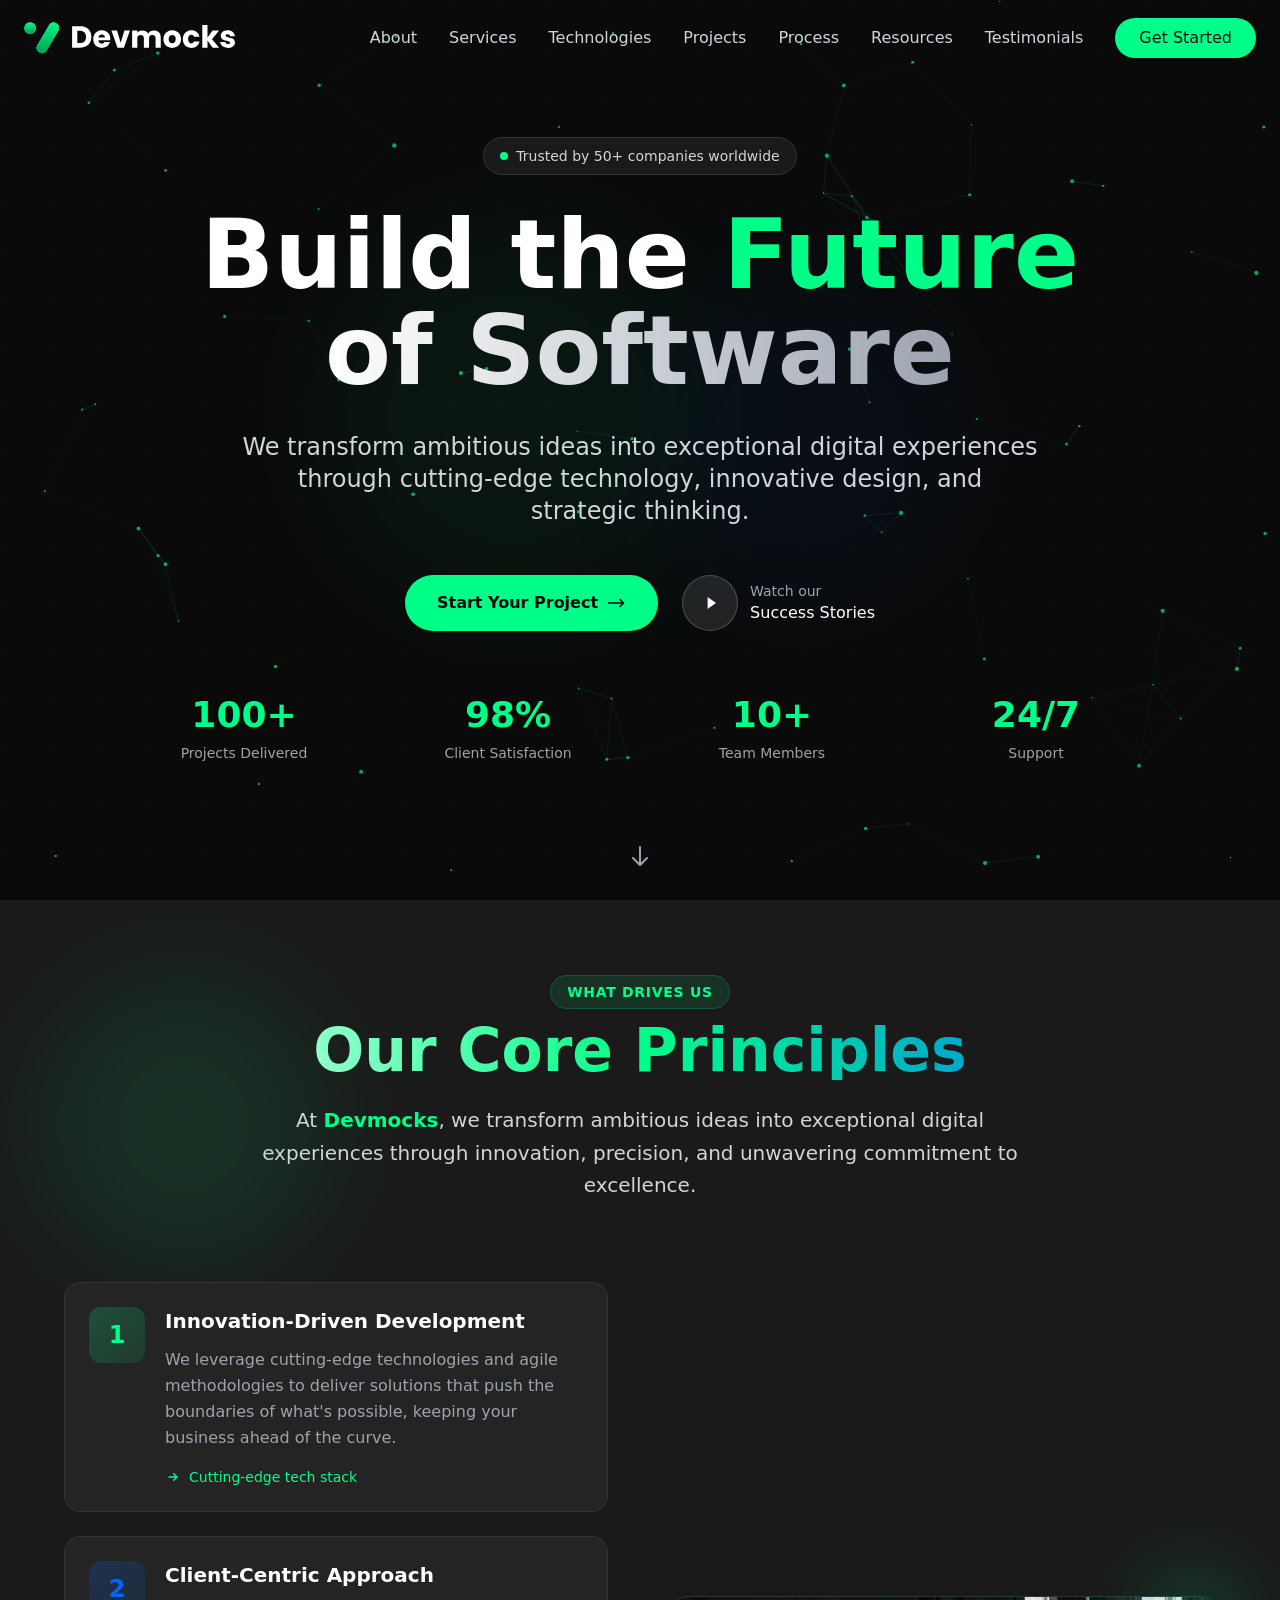
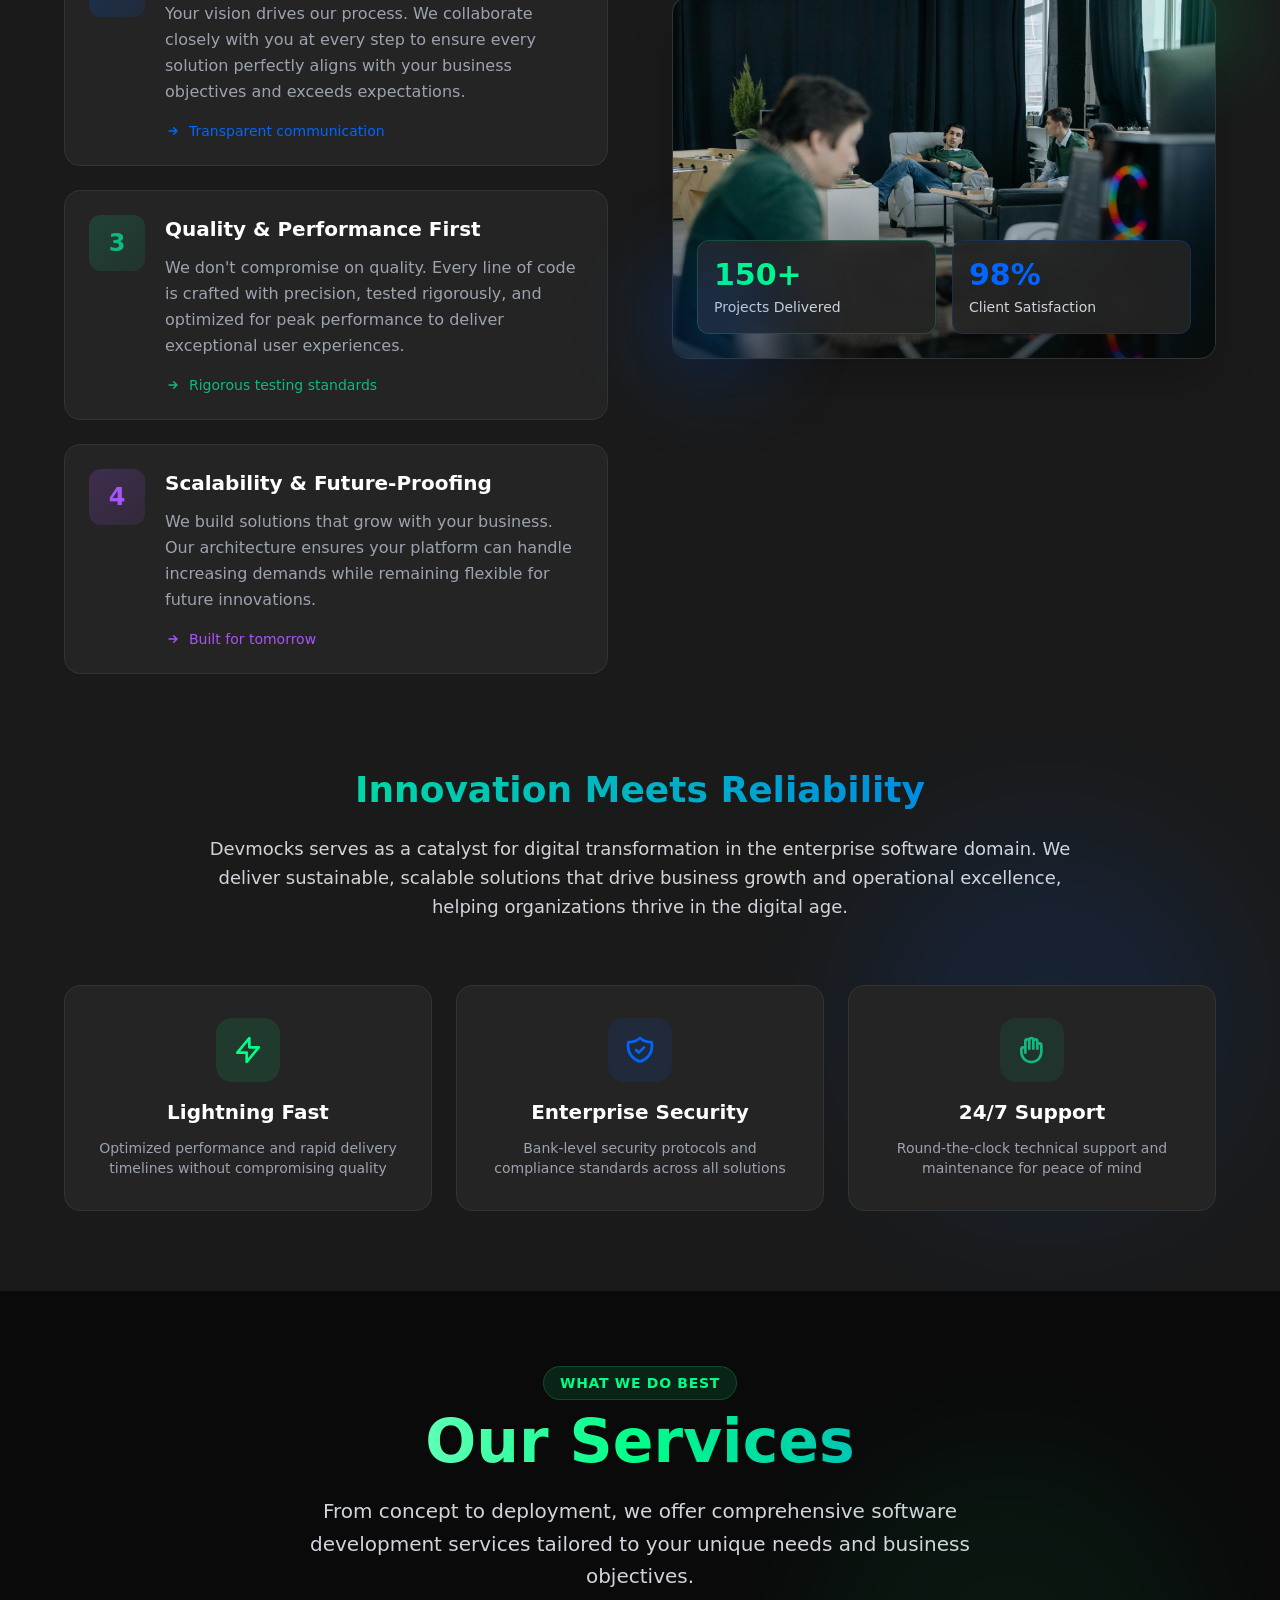
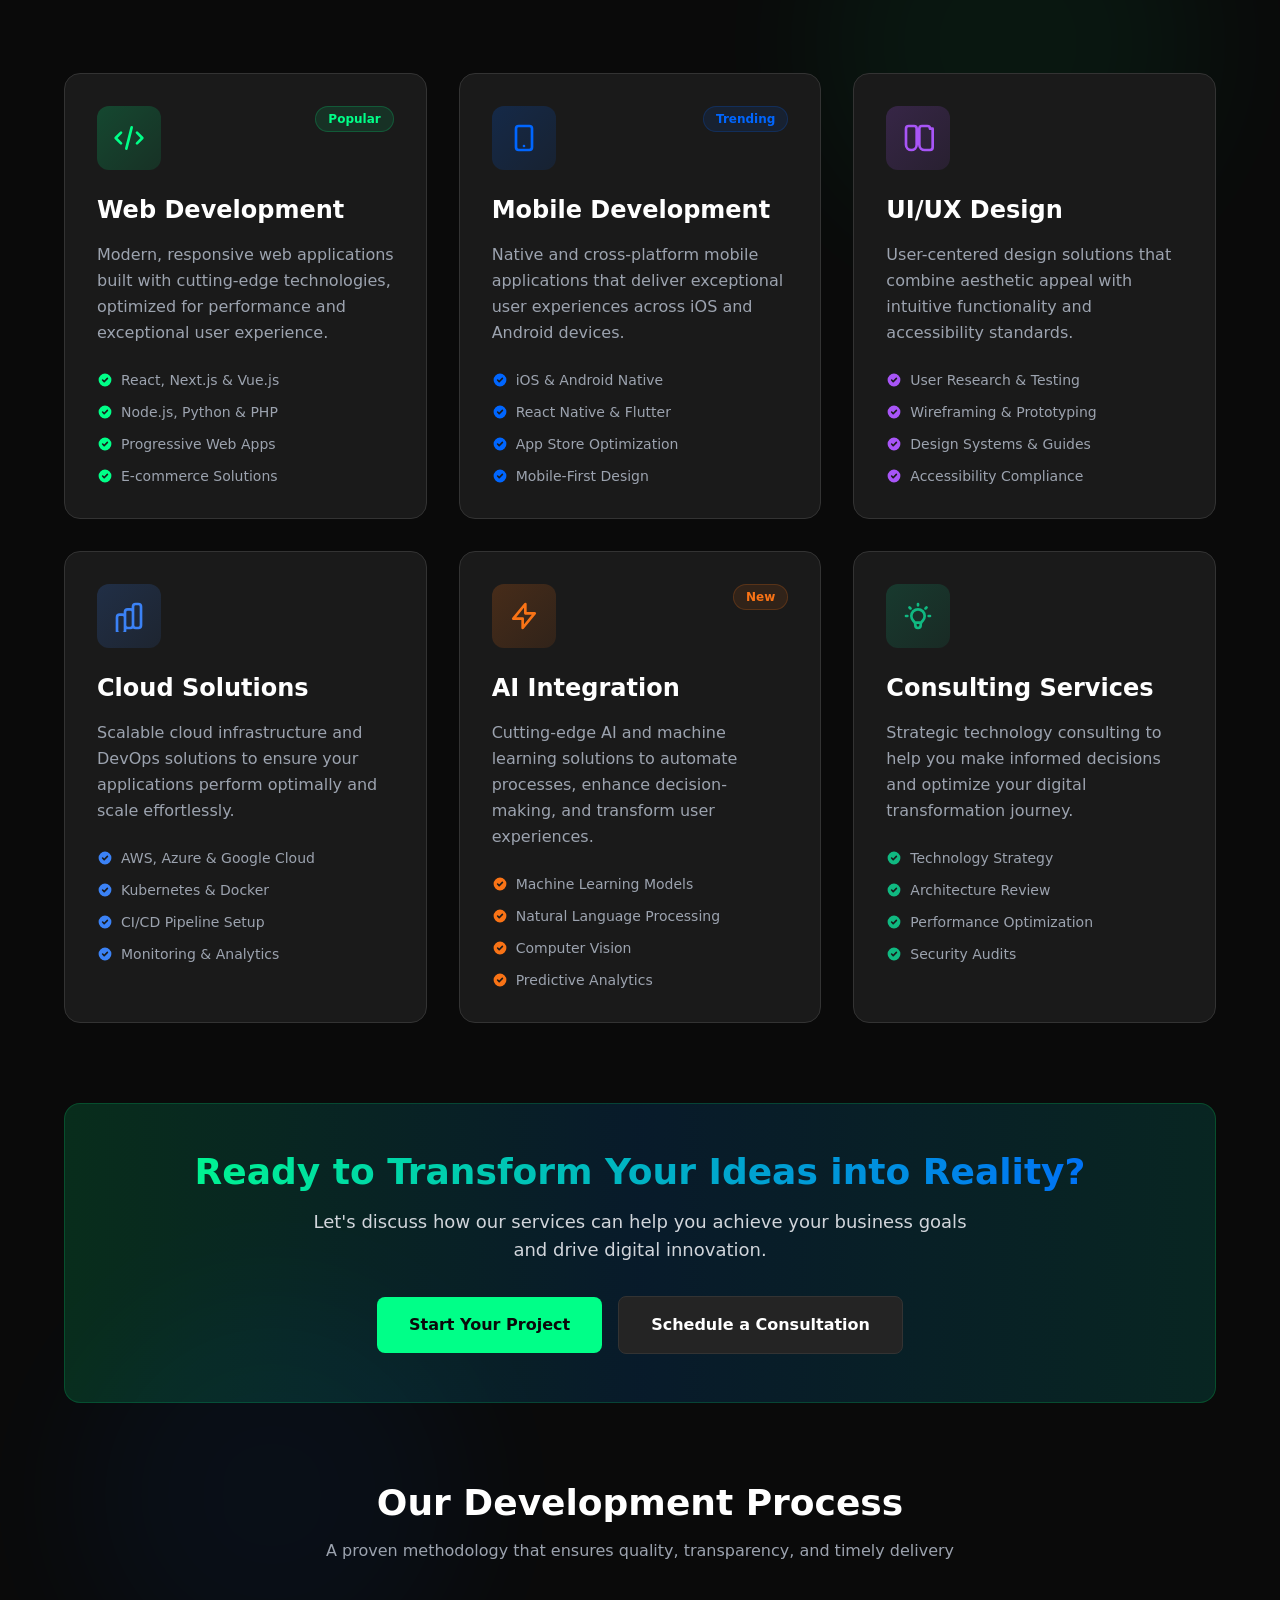
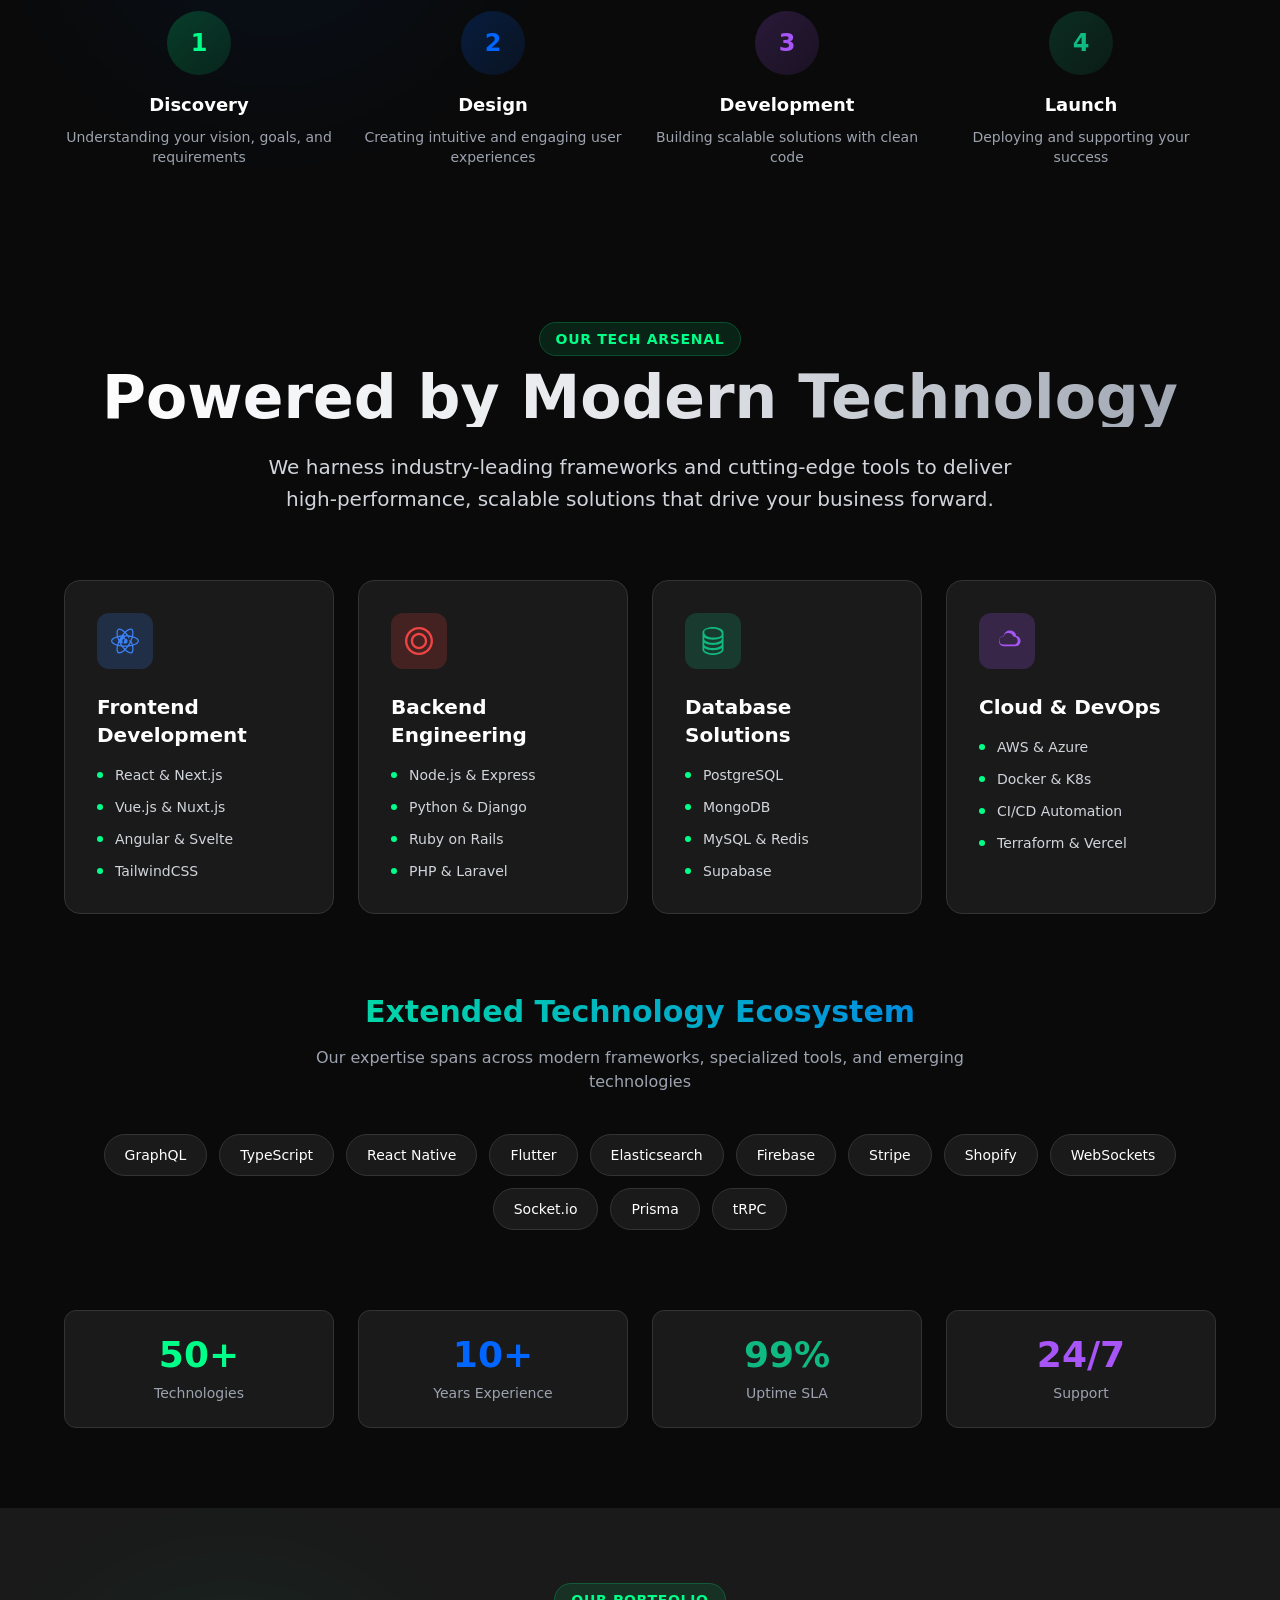
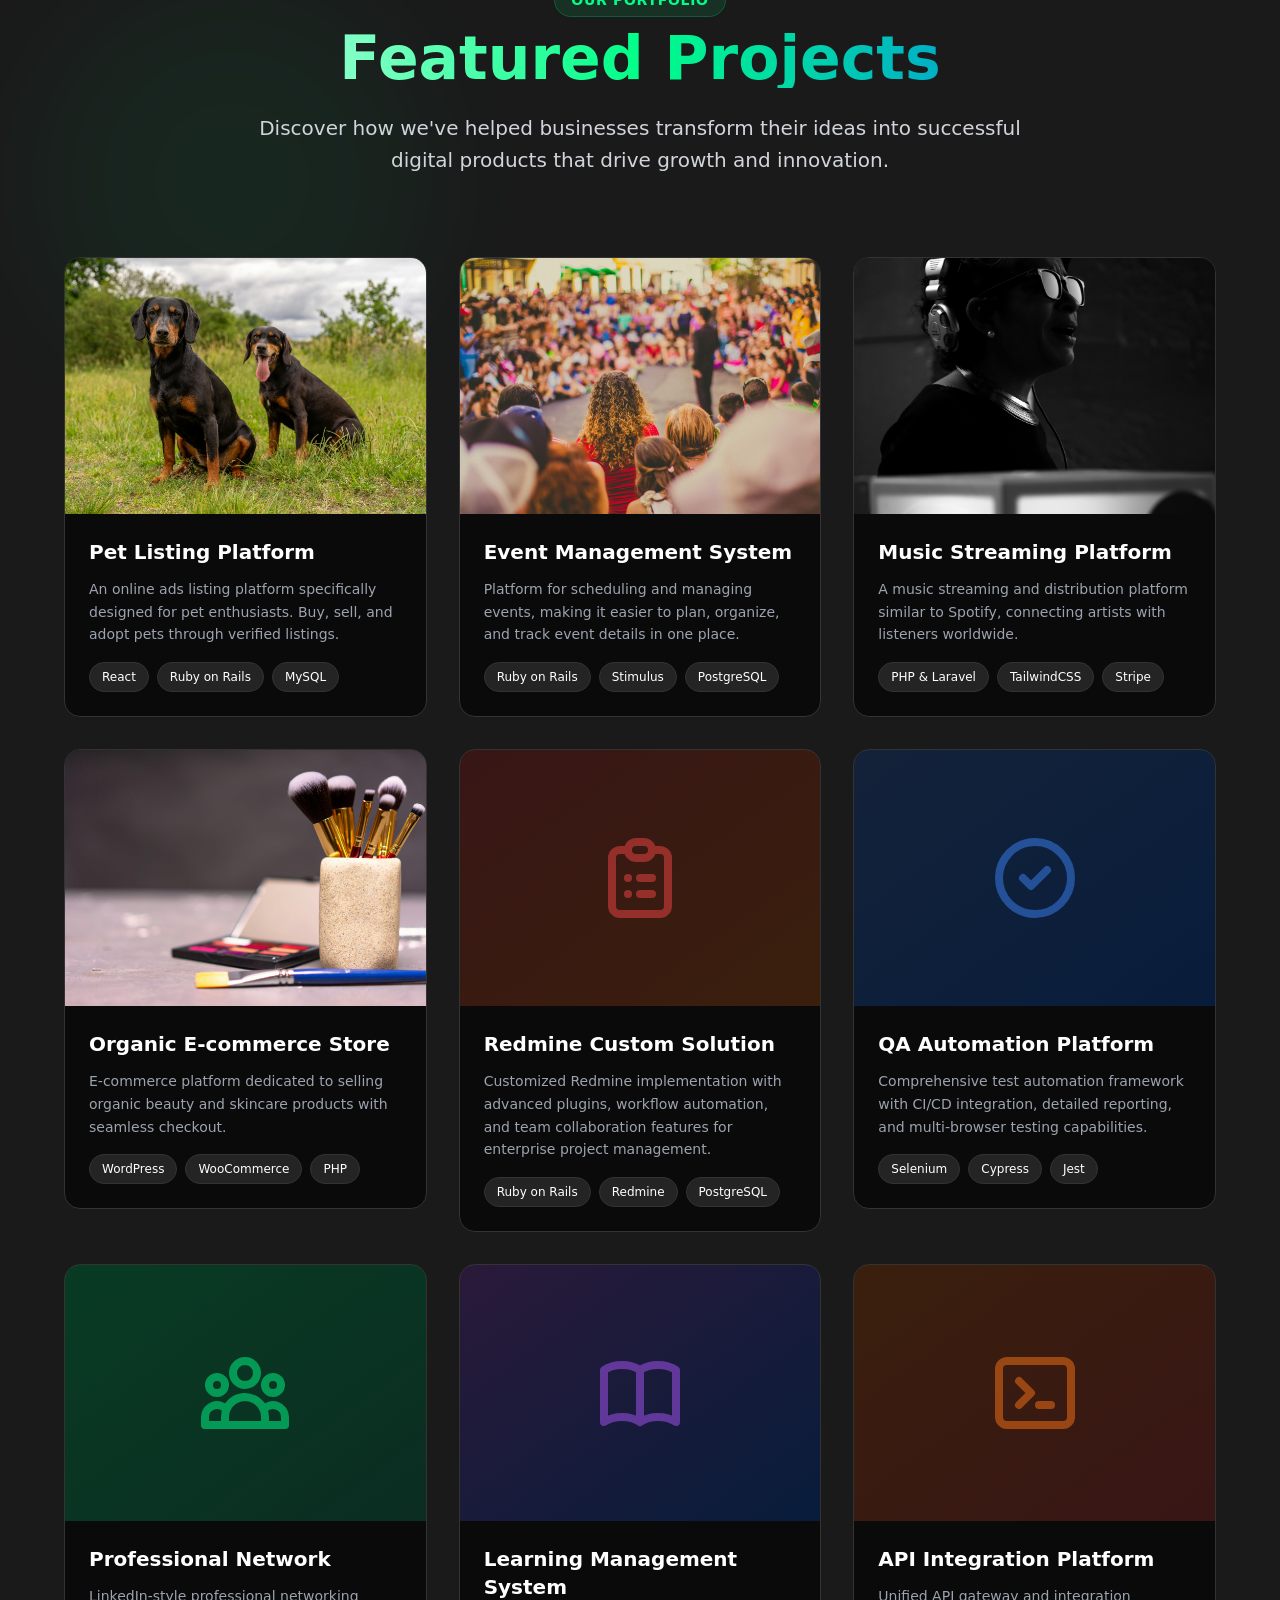
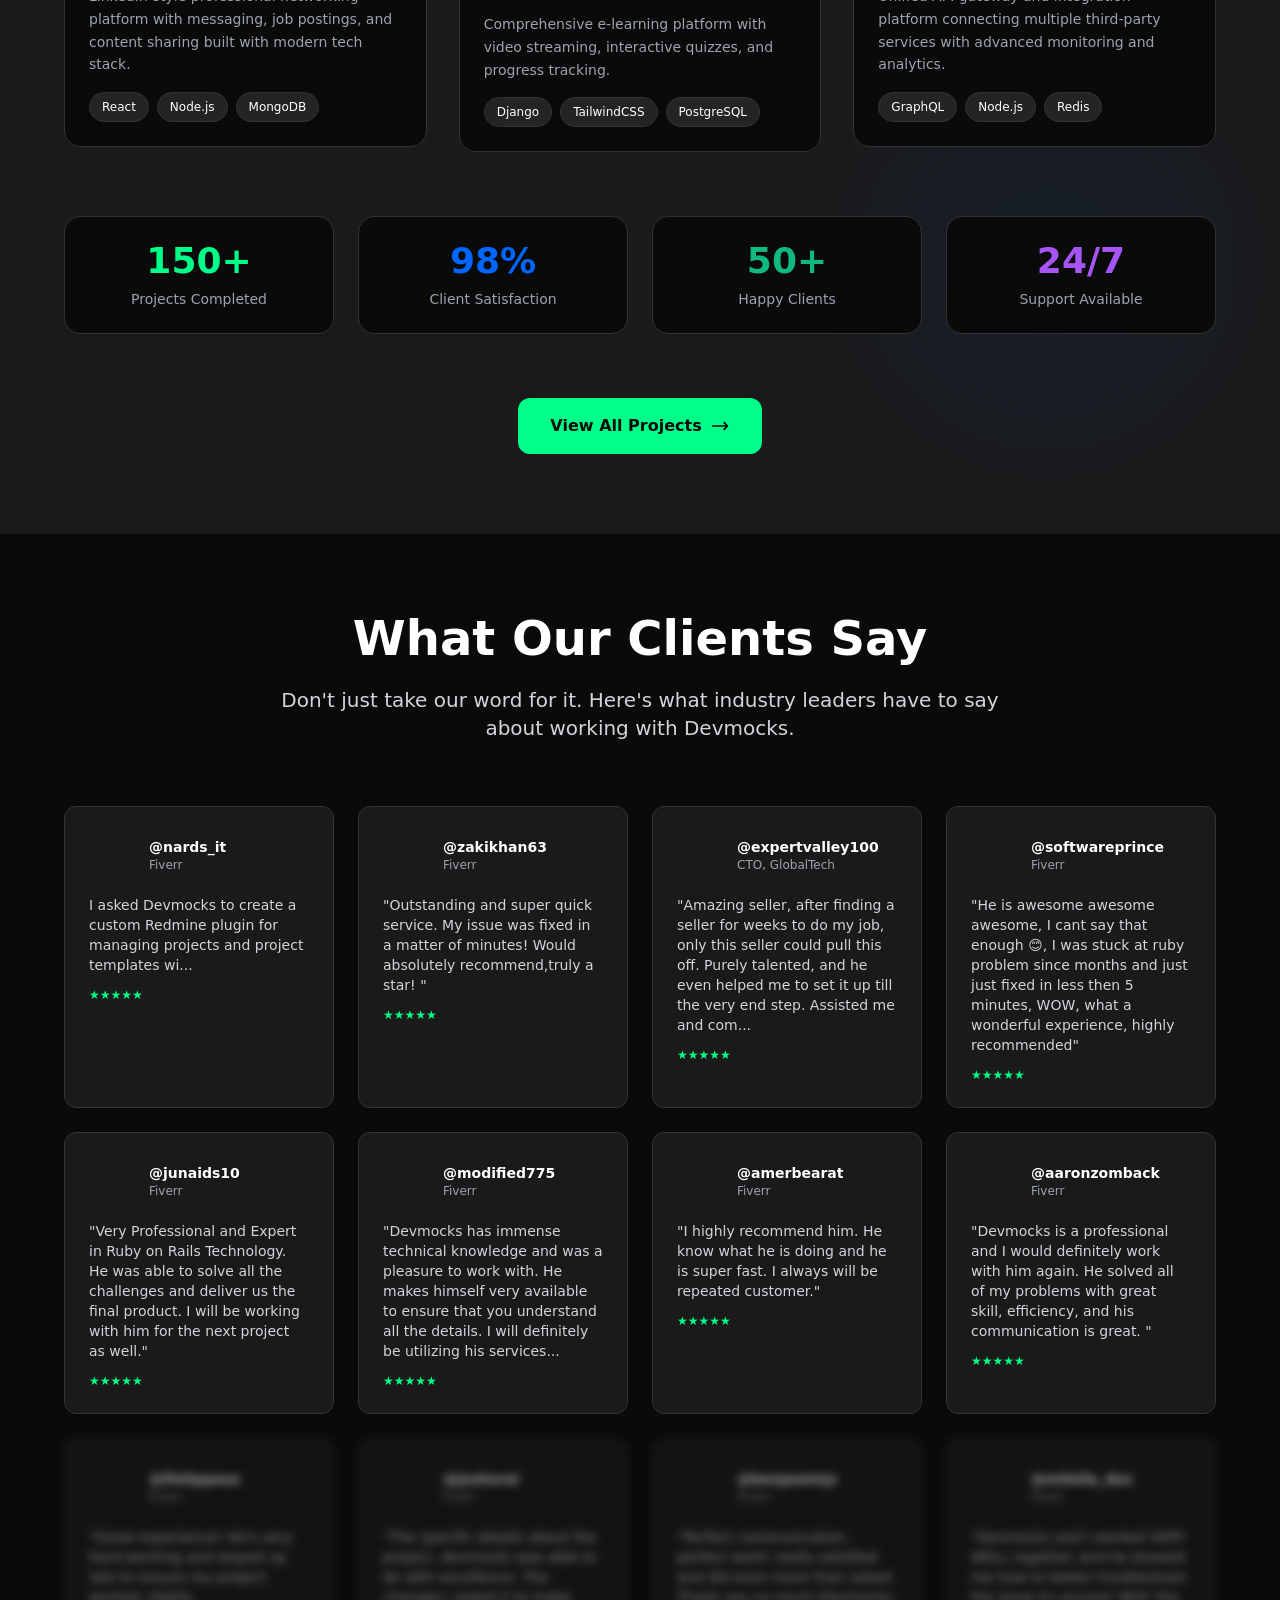
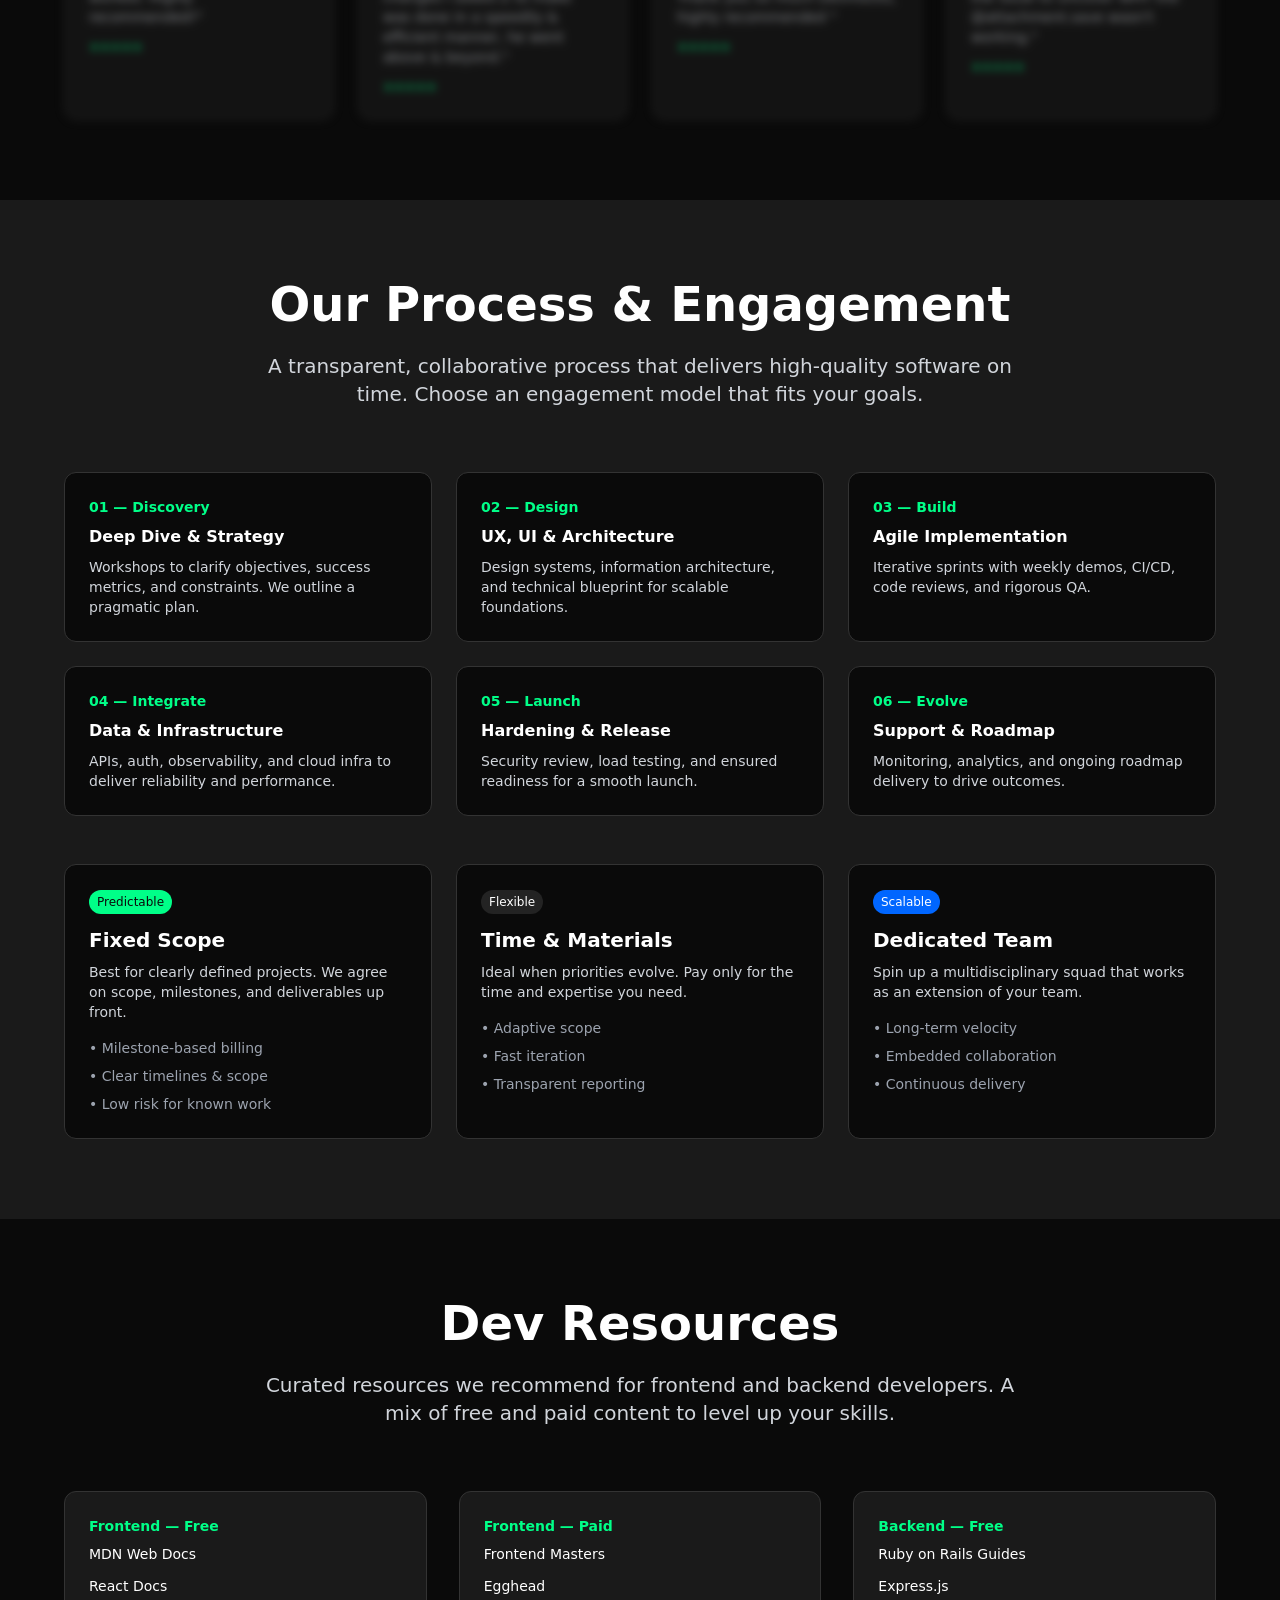
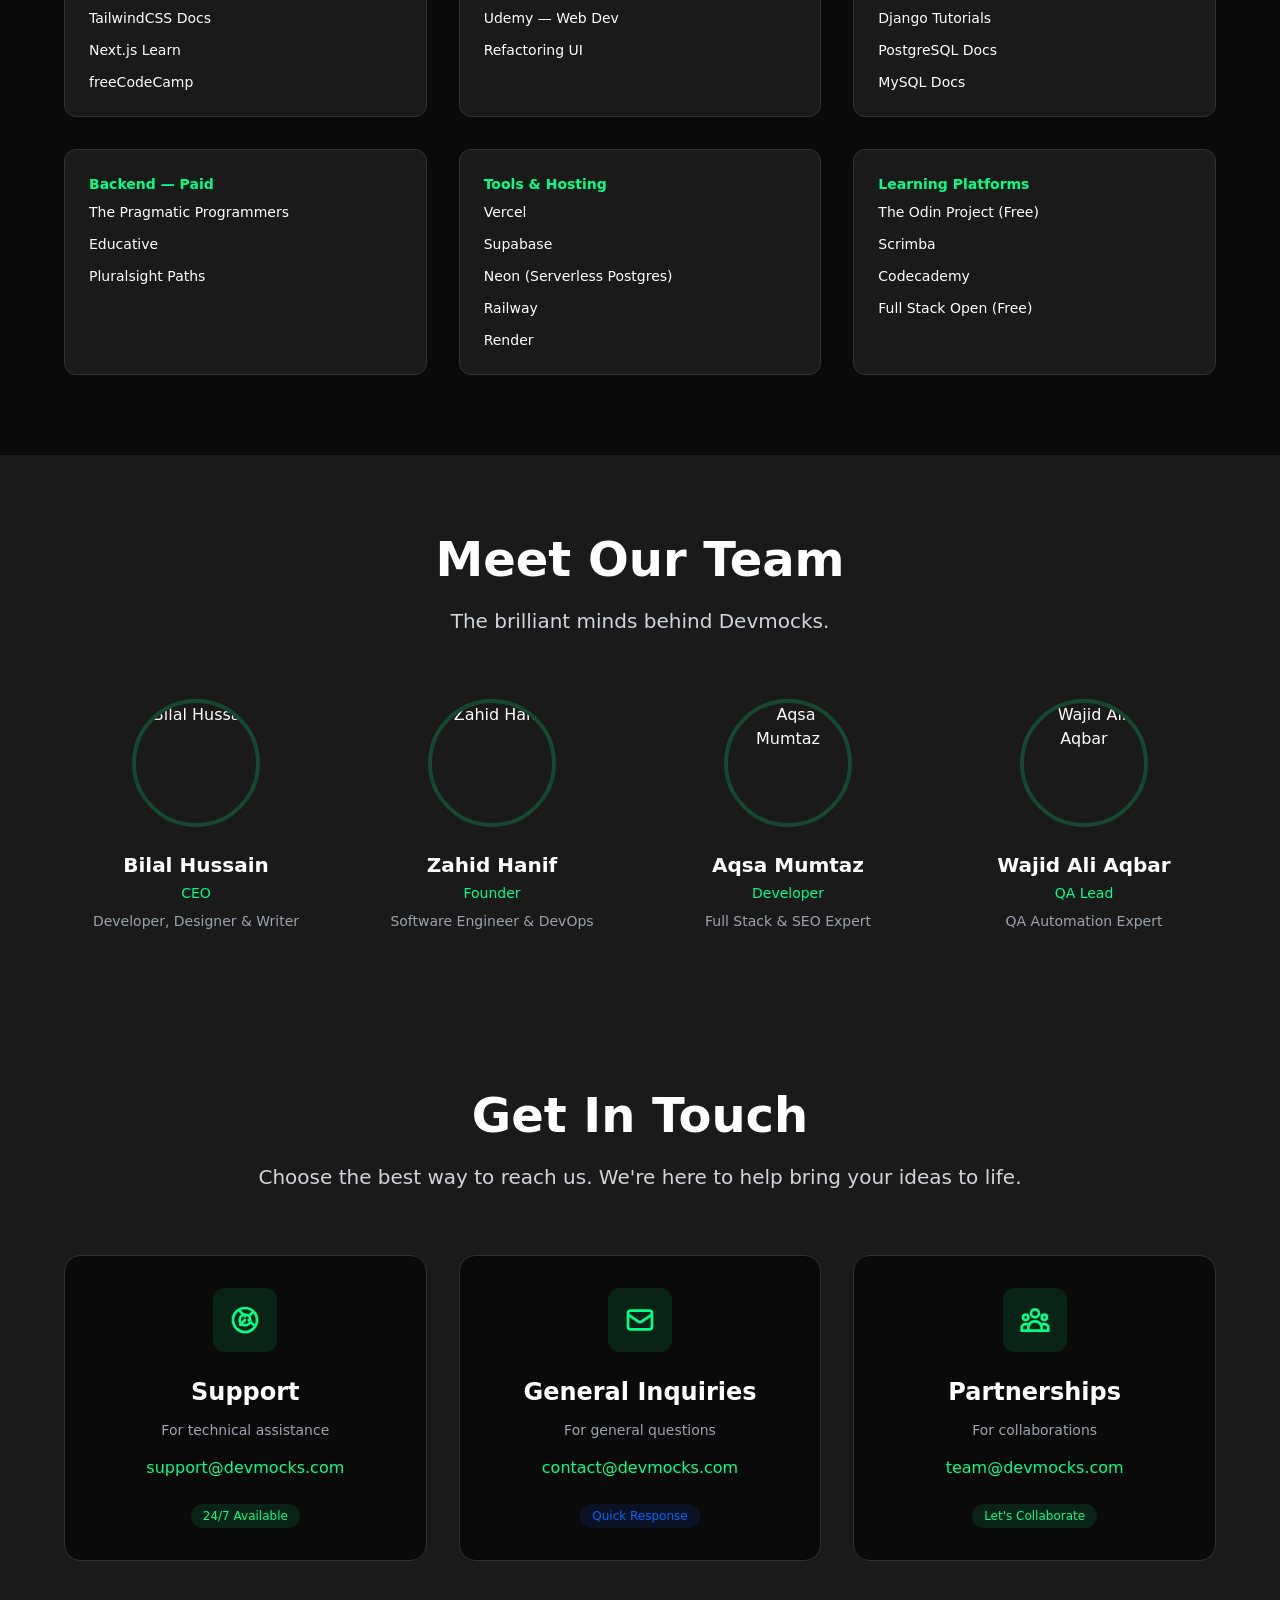
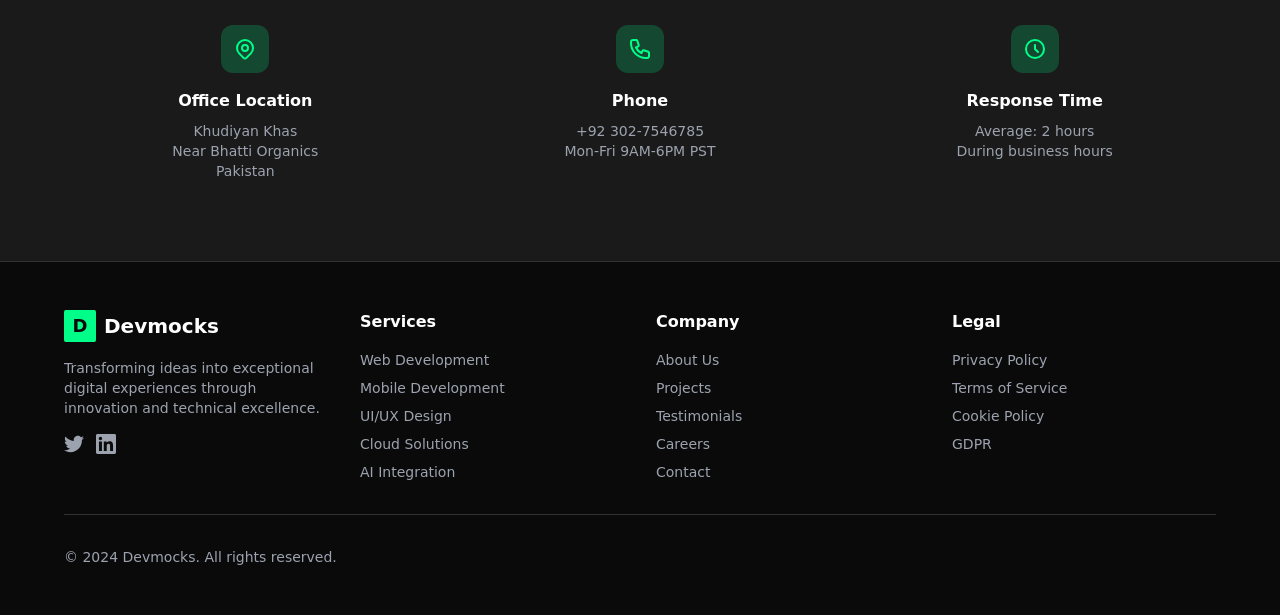
==== commit e3fb4d79: "modified site" ====
--- a/index.html
+++ b/index.html
@@ -2588,8 +2588,8 @@
                       </div>
                       <h3 class="text-2xl font-semibold mb-3 text-center">Partnerships</h3>
                       <p class="text-gray-400 text-sm text-center mb-4">For collaborations</p>
-                      <a href="mailto:teams@devmocks.com" class="block text-primary hover:text-white transition-colors text-center font-medium">
-                          teams@devmocks.com
+                      <a href="mailto:team@devmocks.com" class="block text-primary hover:text-white transition-colors text-center font-medium">
+                          team@devmocks.com
                       </a>
                       <div class="mt-6 flex justify-center">
                           <span class="text-xs bg-primary/10 text-primary px-3 py-1 rounded-full">Let's Collaborate</span>
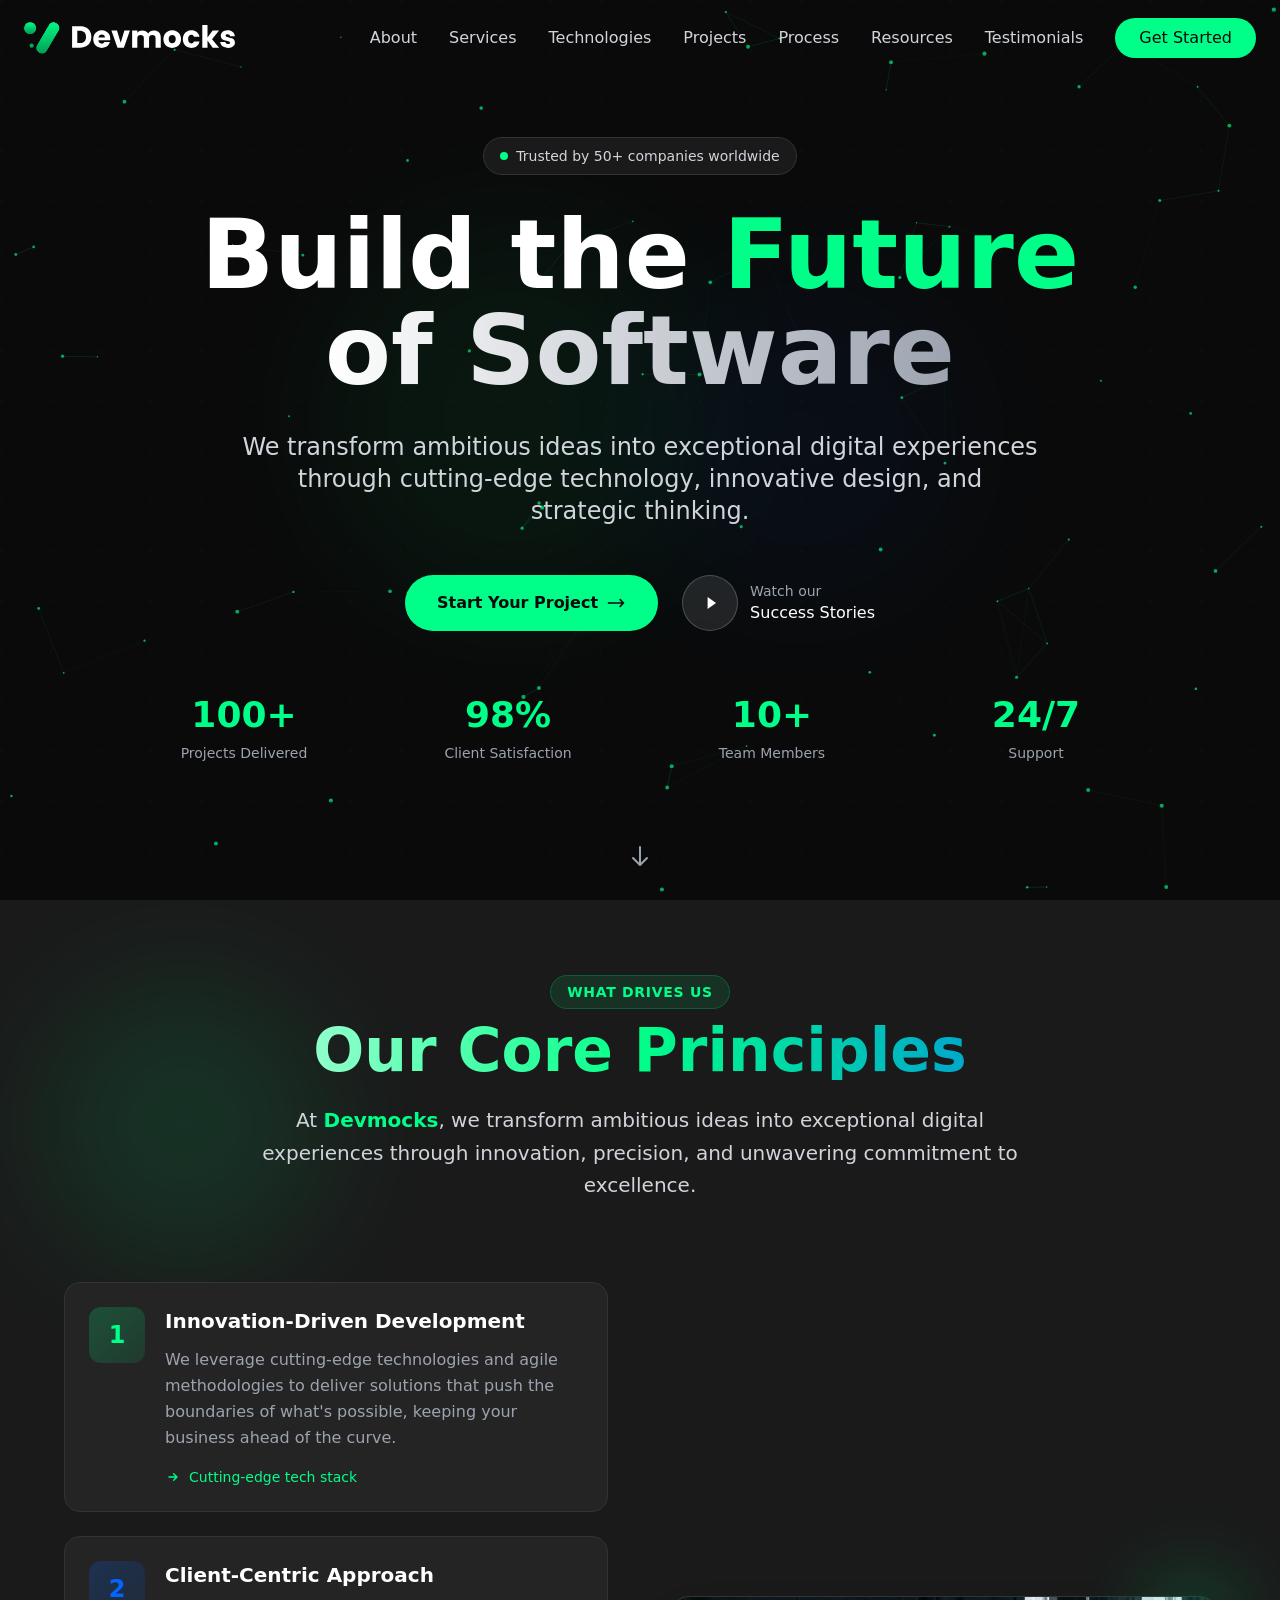
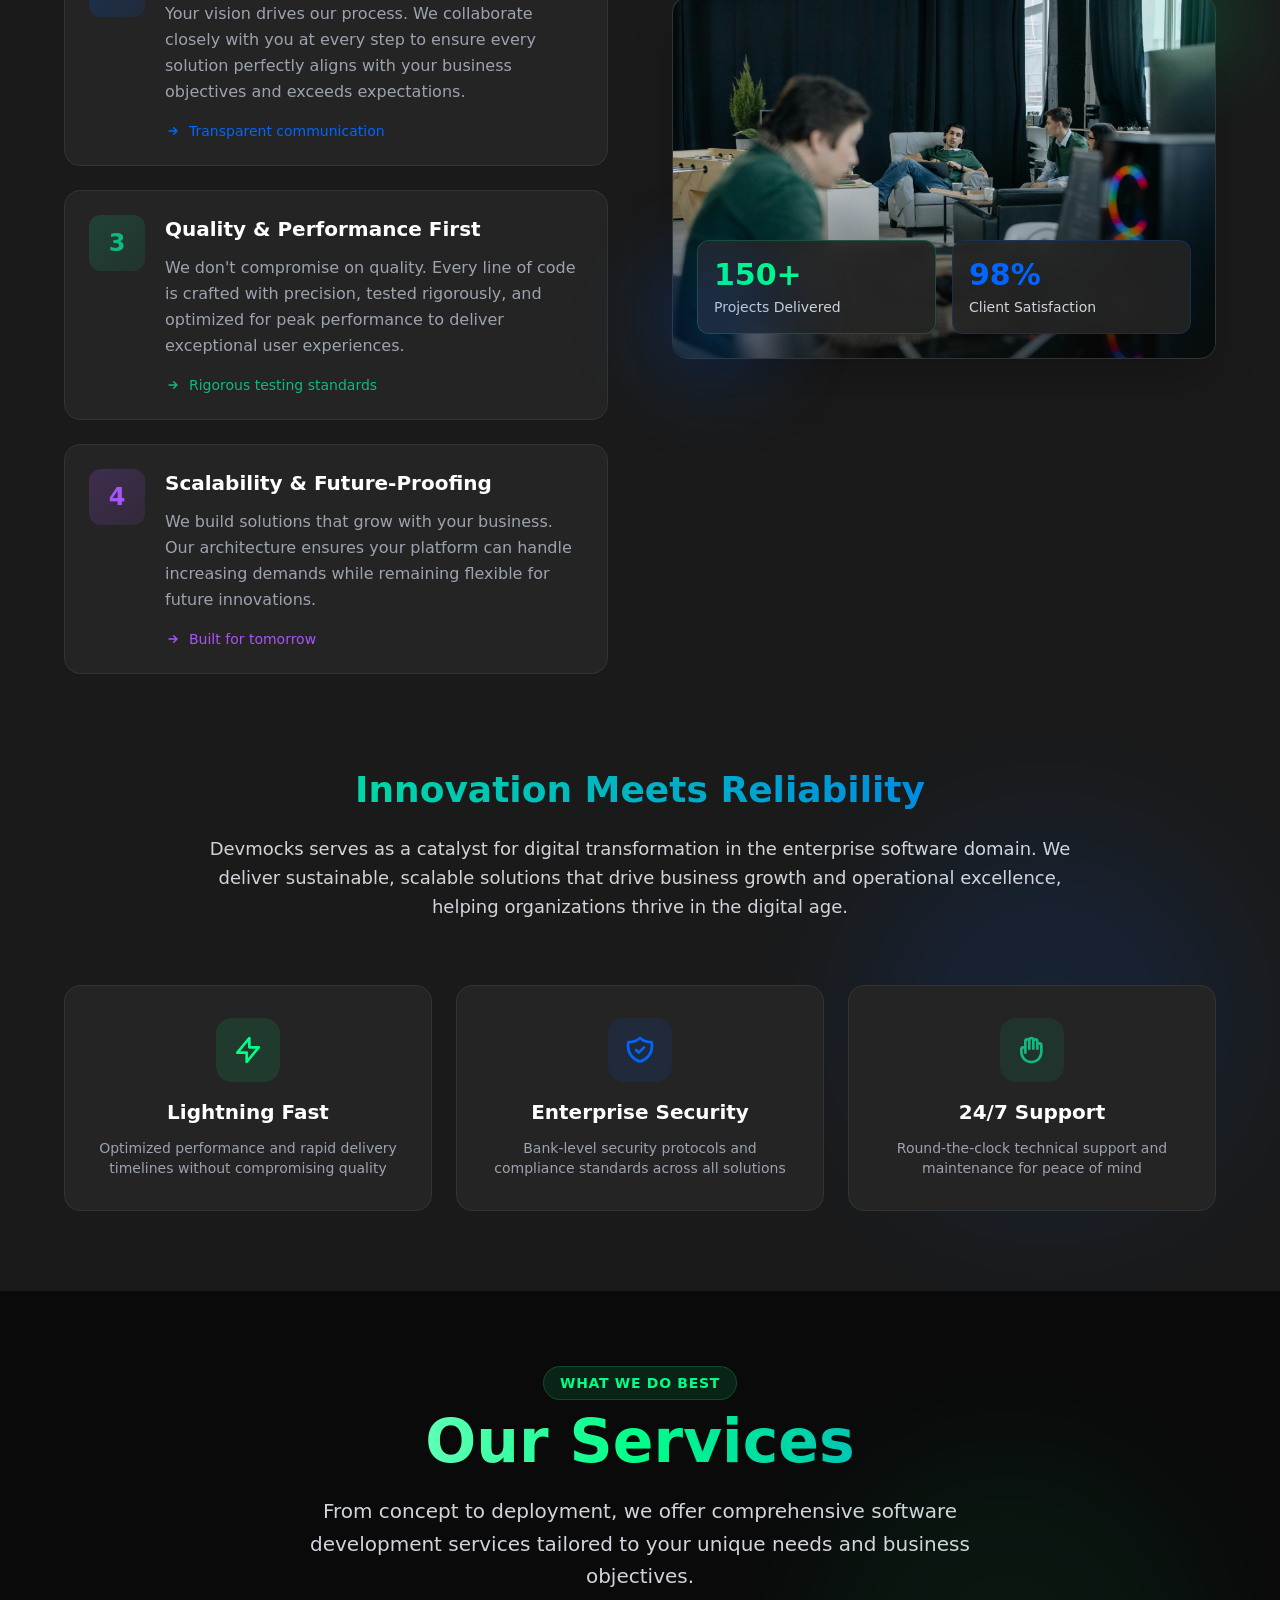
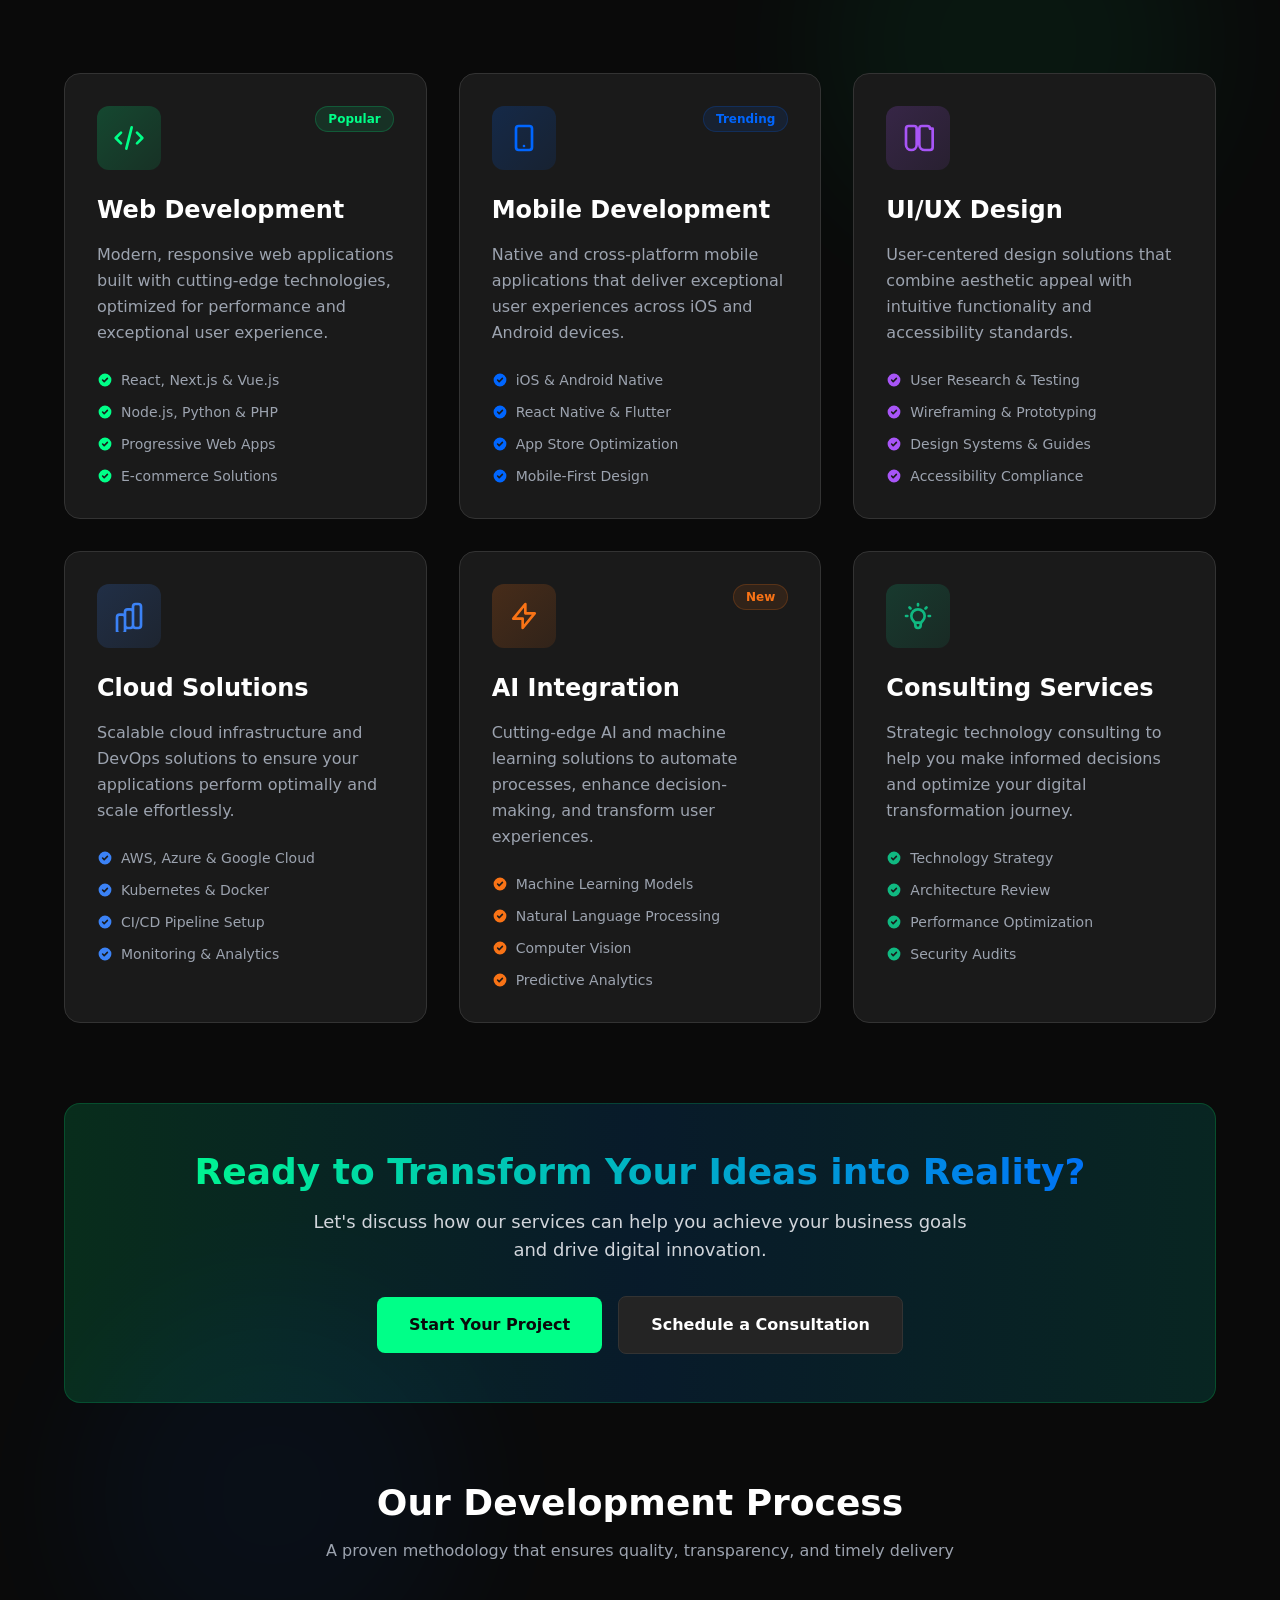
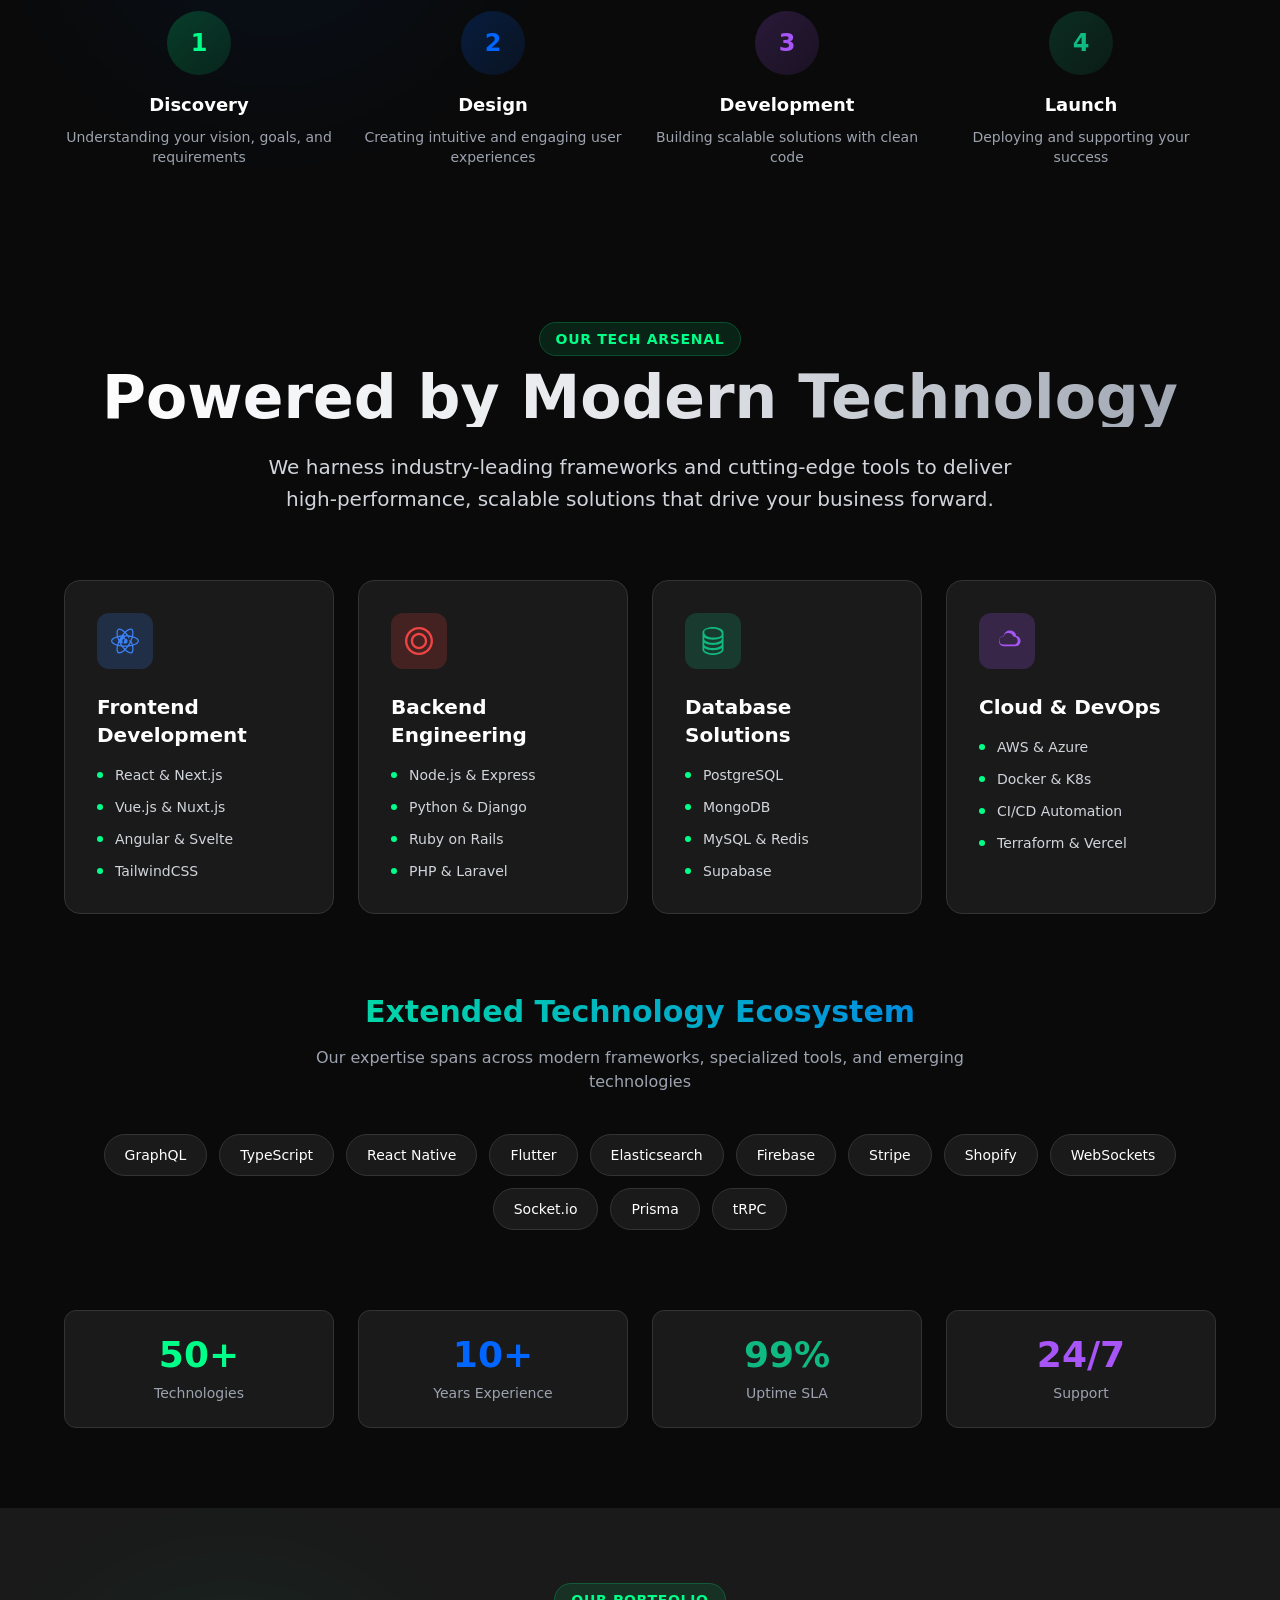
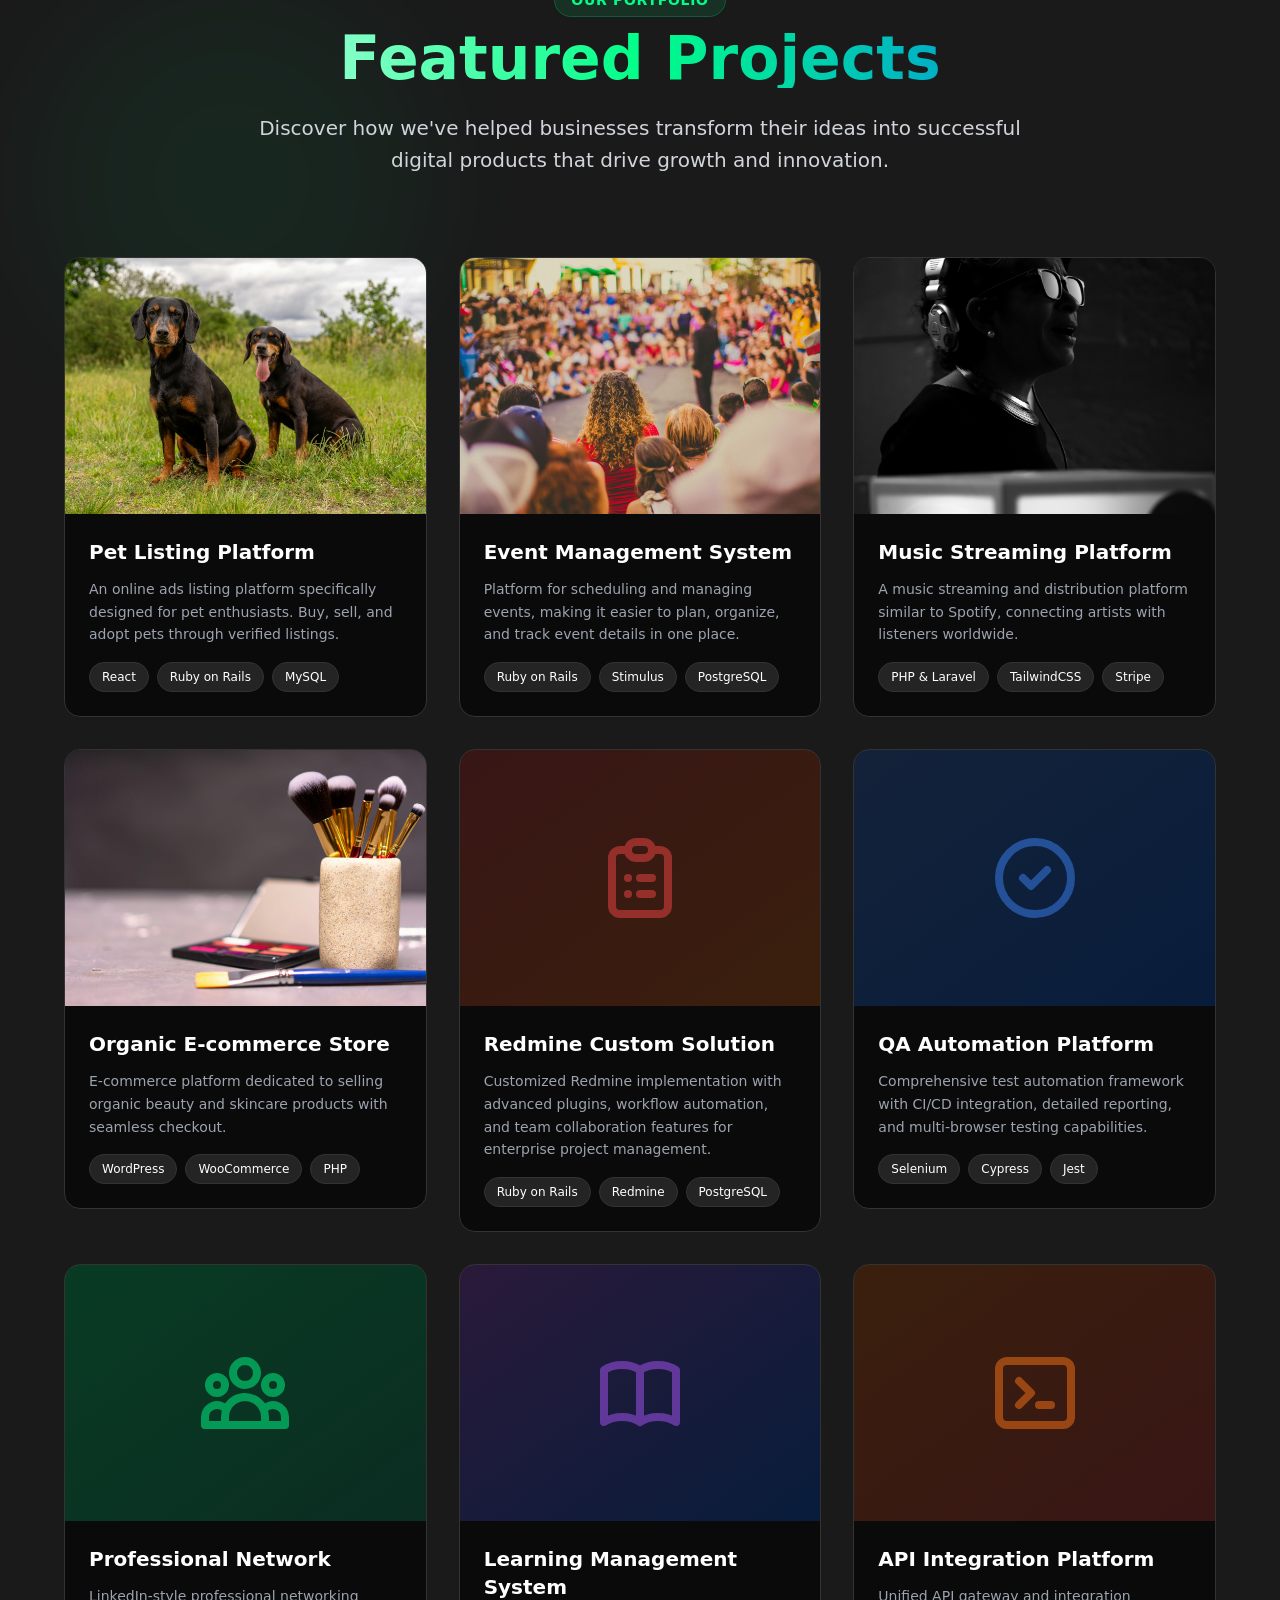
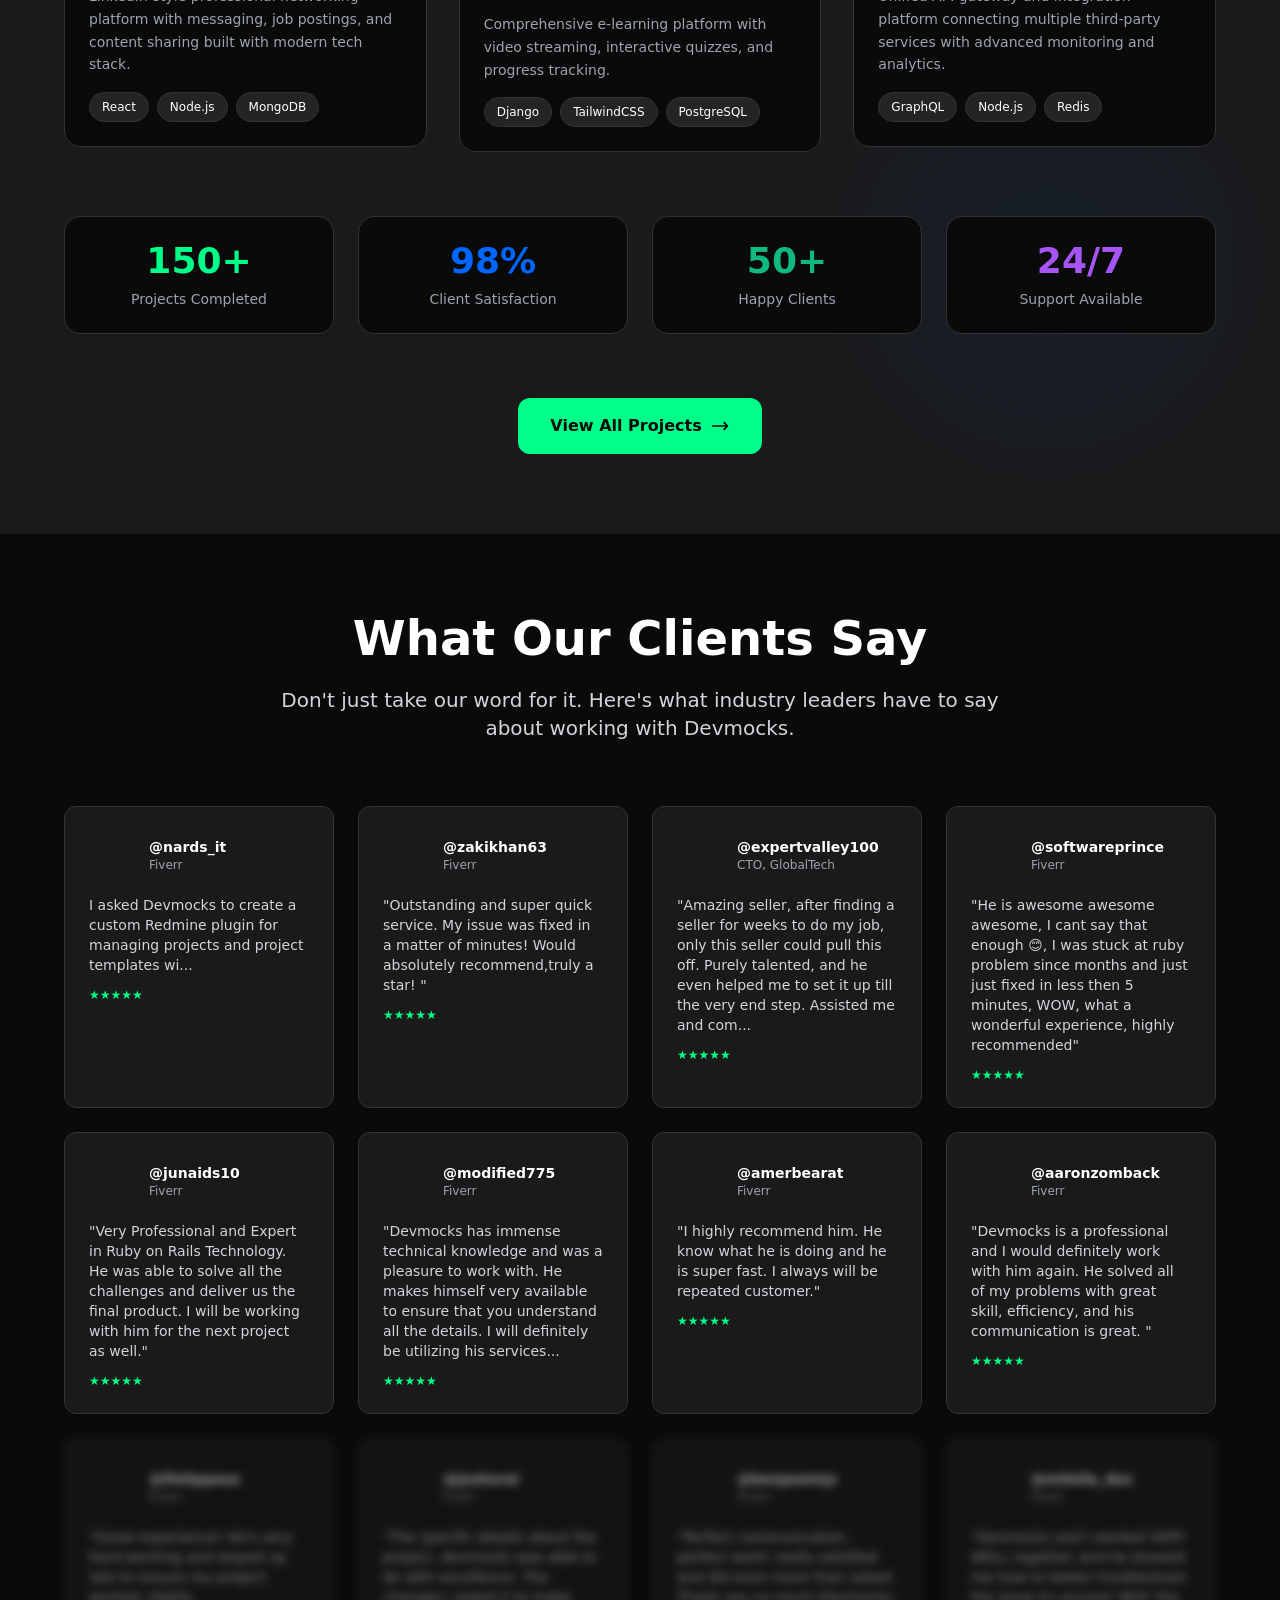
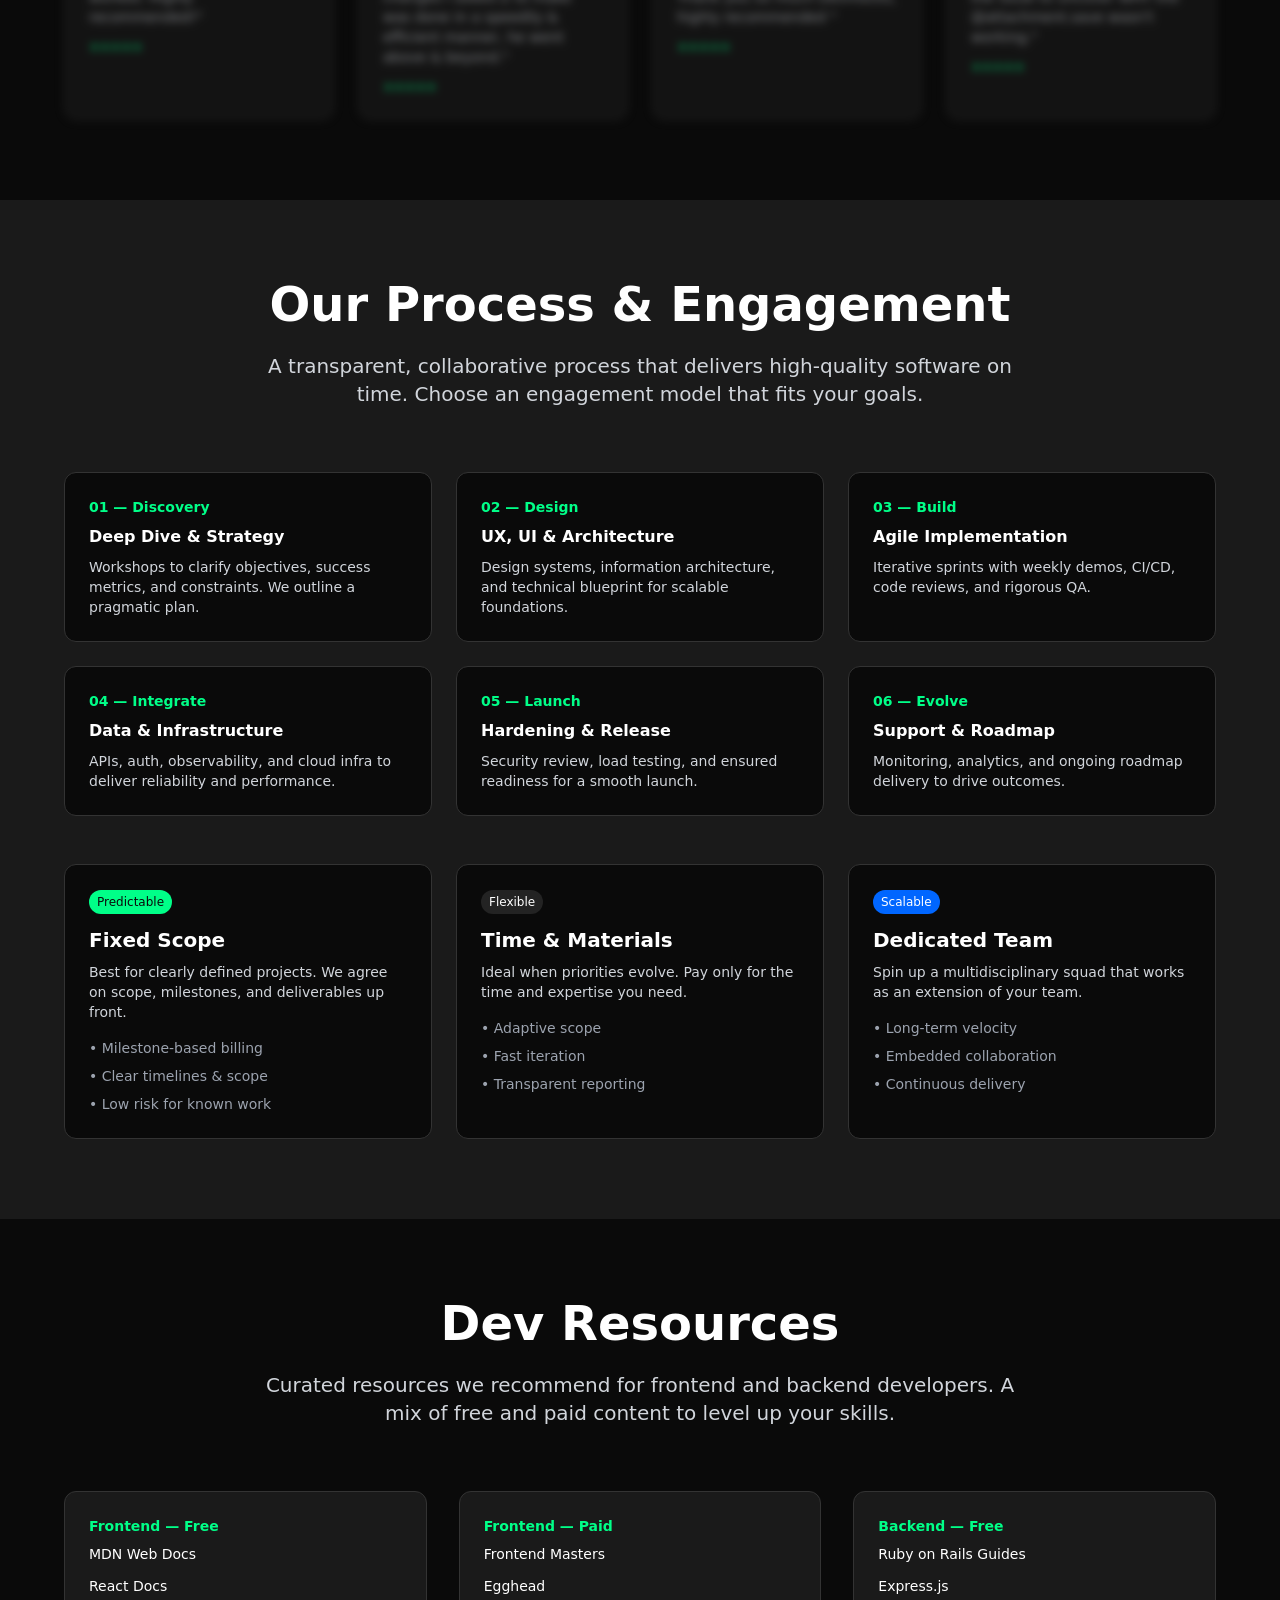
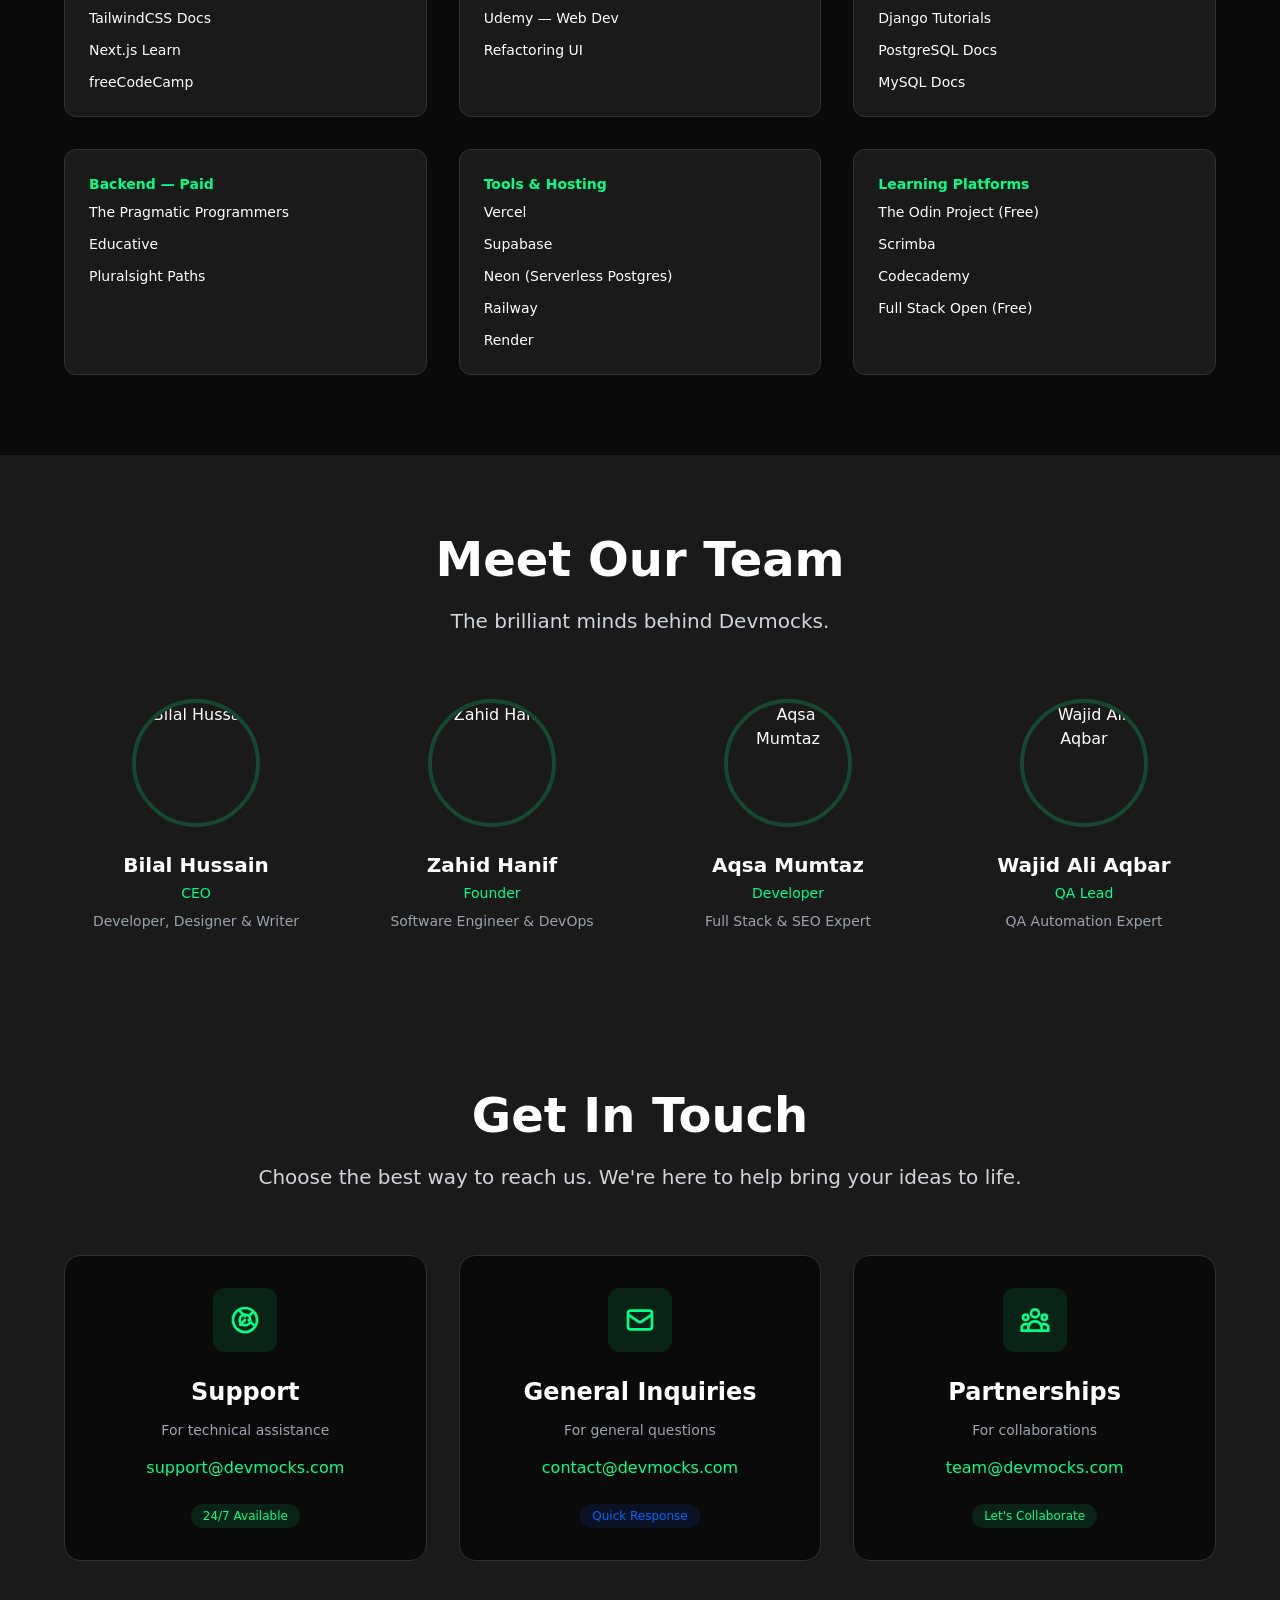
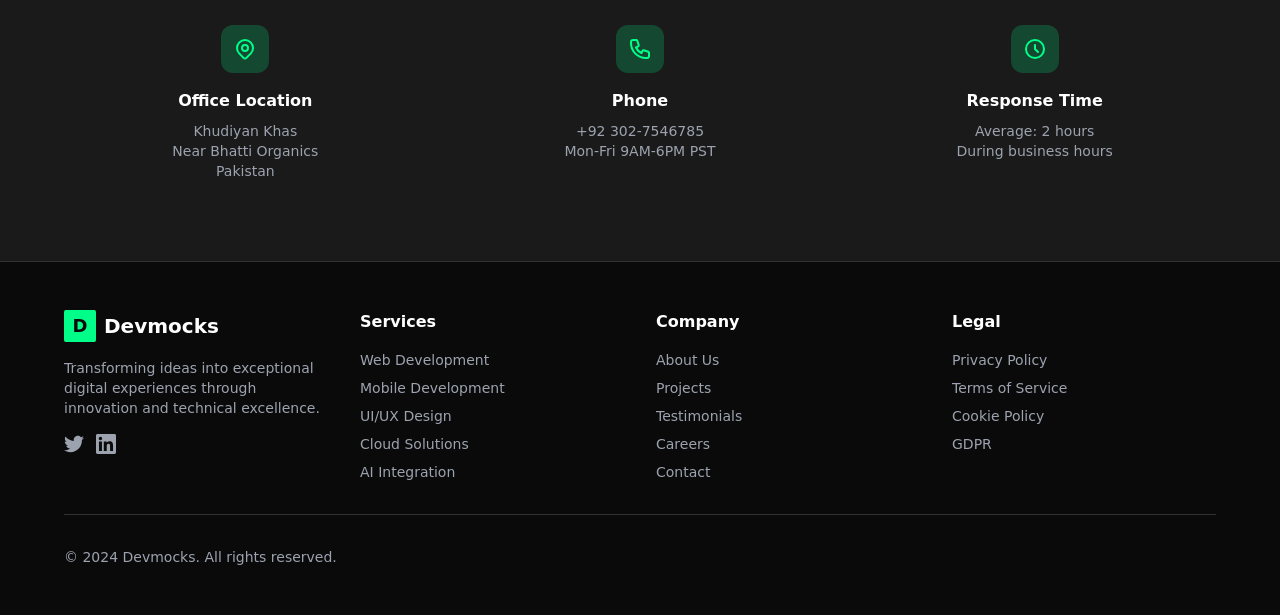
==== commit 072f14f2: "added team avatar" ====
--- a/index.html
+++ b/index.html
@@ -2496,7 +2496,7 @@
               <div class="grid md:grid-cols-2 lg:grid-cols-4 gap-8">
                   <div class="text-center group">
                       <div class="mb-6 relative inline-block">
-                          <img src="https://scontent-bos5-1.xx.fbcdn.net/v/t39.30808-6/516249311_1049397754005947_1628686703177655345_n.jpg?_nc_cat=104&ccb=1-7&_nc_sid=6ee11a&_nc_eui2=AeFuttaHZXtq9mHRq7FPniag1jIGLQOFPNbWMgYtA4U81tIlV4cEzDQPjMj9CEhjSxERFxW0zoiEAV6Wn9oLo8WM&_nc_ohc=whasyw6zjkMQ7kNvwGdBrCS&_nc_oc=AdmmAqV9yK8bGXVfS8SJWkha5HSyWeIOoJ65JXkk_yzI_DaIpnNuoOaka7tETJQpeSk&_nc_zt=23&_nc_ht=scontent-bos5-1.xx&_nc_gid=aG5xKc3oZmae7ubG83mHVg&oh=00_AfhJZvzp1V7ndzzfz60_UpFp2RTbRtpPwQbFn17fFILQXA&oe=690E4F20" alt="Bilal Hussain" class="w-32 h-32 rounded-full mx-auto border-4 border-primary/20 group-hover:border-primary transition-all">
+                          <img src="https://media.licdn.com/dms/image/v2/D4D03AQGOkqQ_E5hefA/profile-displayphoto-scale_200_200/B4DZq62qVhJEAY-/0/1764071494708?e=1765411200&v=beta&t=5FNh3r-VjAlW_49b6c-dkjbe83bLo-HXX9zB3L0cVrg" alt="Bilal Hussain" class="w-32 h-32 rounded-full mx-auto border-4 border-primary/20 group-hover:border-primary transition-all">
                           <div class="absolute inset-0 rounded-full bg-primary/0 group-hover:bg-primary/10 transition-all"></div>
                       </div>
                       <h3 class="text-xl font-semibold mb-1">Bilal Hussain</h3>
@@ -2526,7 +2526,7 @@
 
                   <div class="text-center group">
                       <div class="mb-6 relative inline-block">
-                          <img src="https://media.licdn.com/dms/image/v2/C4D03AQG9GBASdWA4yA/profile-displayphoto-shrink_200_200/profile-displayphoto-shrink_200_200/0/1661106706761?e=1763596800&v=beta&t=l6GNg0lZmaAgk7uxy70ejH-7-pSUUstHFCzLLMaPR-U" alt="Wajid Ali Aqbar" class="w-32 h-32 rounded-full mx-auto border-4 border-primary/20 group-hover:border-primary transition-all">
+                          <img src="https://media.licdn.com/dms/image/v2/C4D03AQG9GBASdWA4yA/profile-displayphoto-shrink_200_200/profile-displayphoto-shrink_200_200/0/1661106706761?e=1765411200&v=beta&t=ha8RO-wXSAFMFGb1TOJulfFOw1kCushGbPYGAYZP-Cc" alt="Wajid Ali Aqbar" class="w-32 h-32 rounded-full mx-auto border-4 border-primary/20 group-hover:border-primary transition-all">
                           <div class="absolute inset-0 rounded-full bg-primary/0 group-hover:bg-primary/10 transition-all"></div>
                       </div>
                       <h3 class="text-xl font-semibold mb-1">Wajid Ali Aqbar</h3>
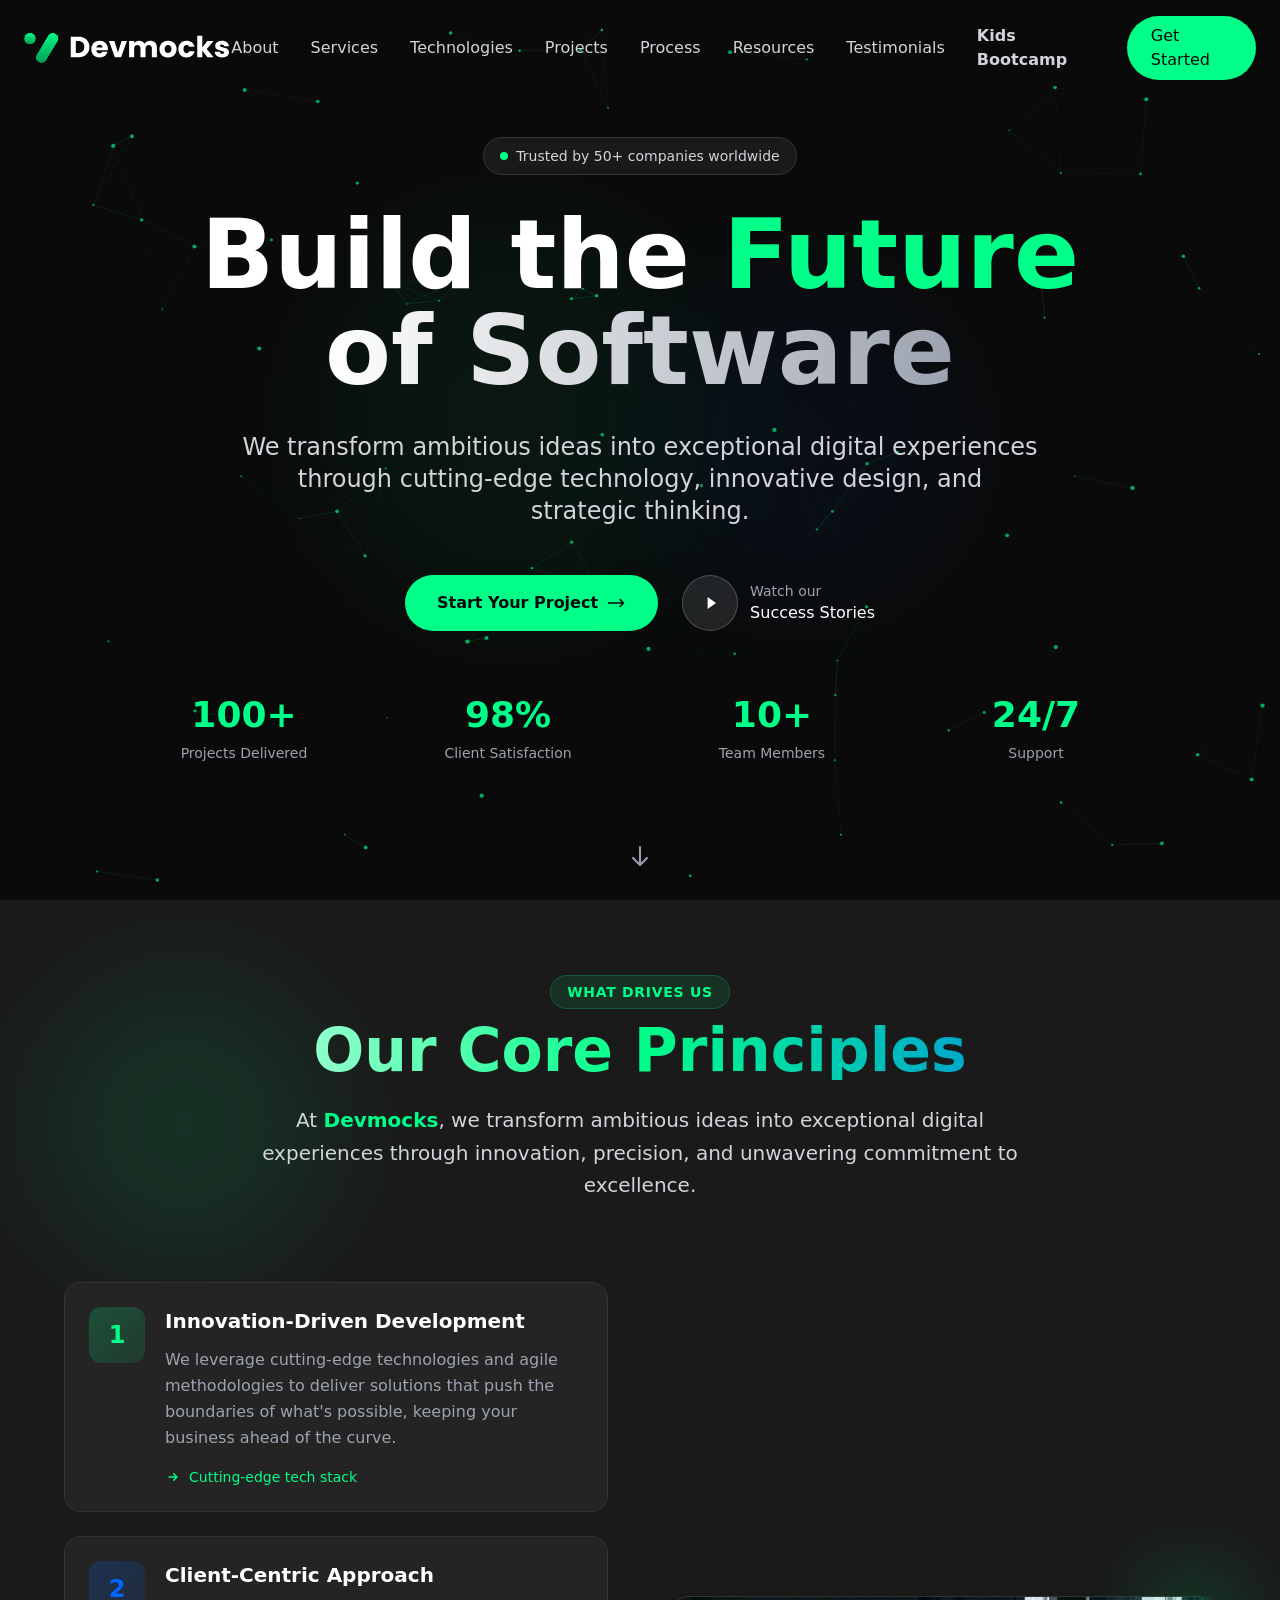
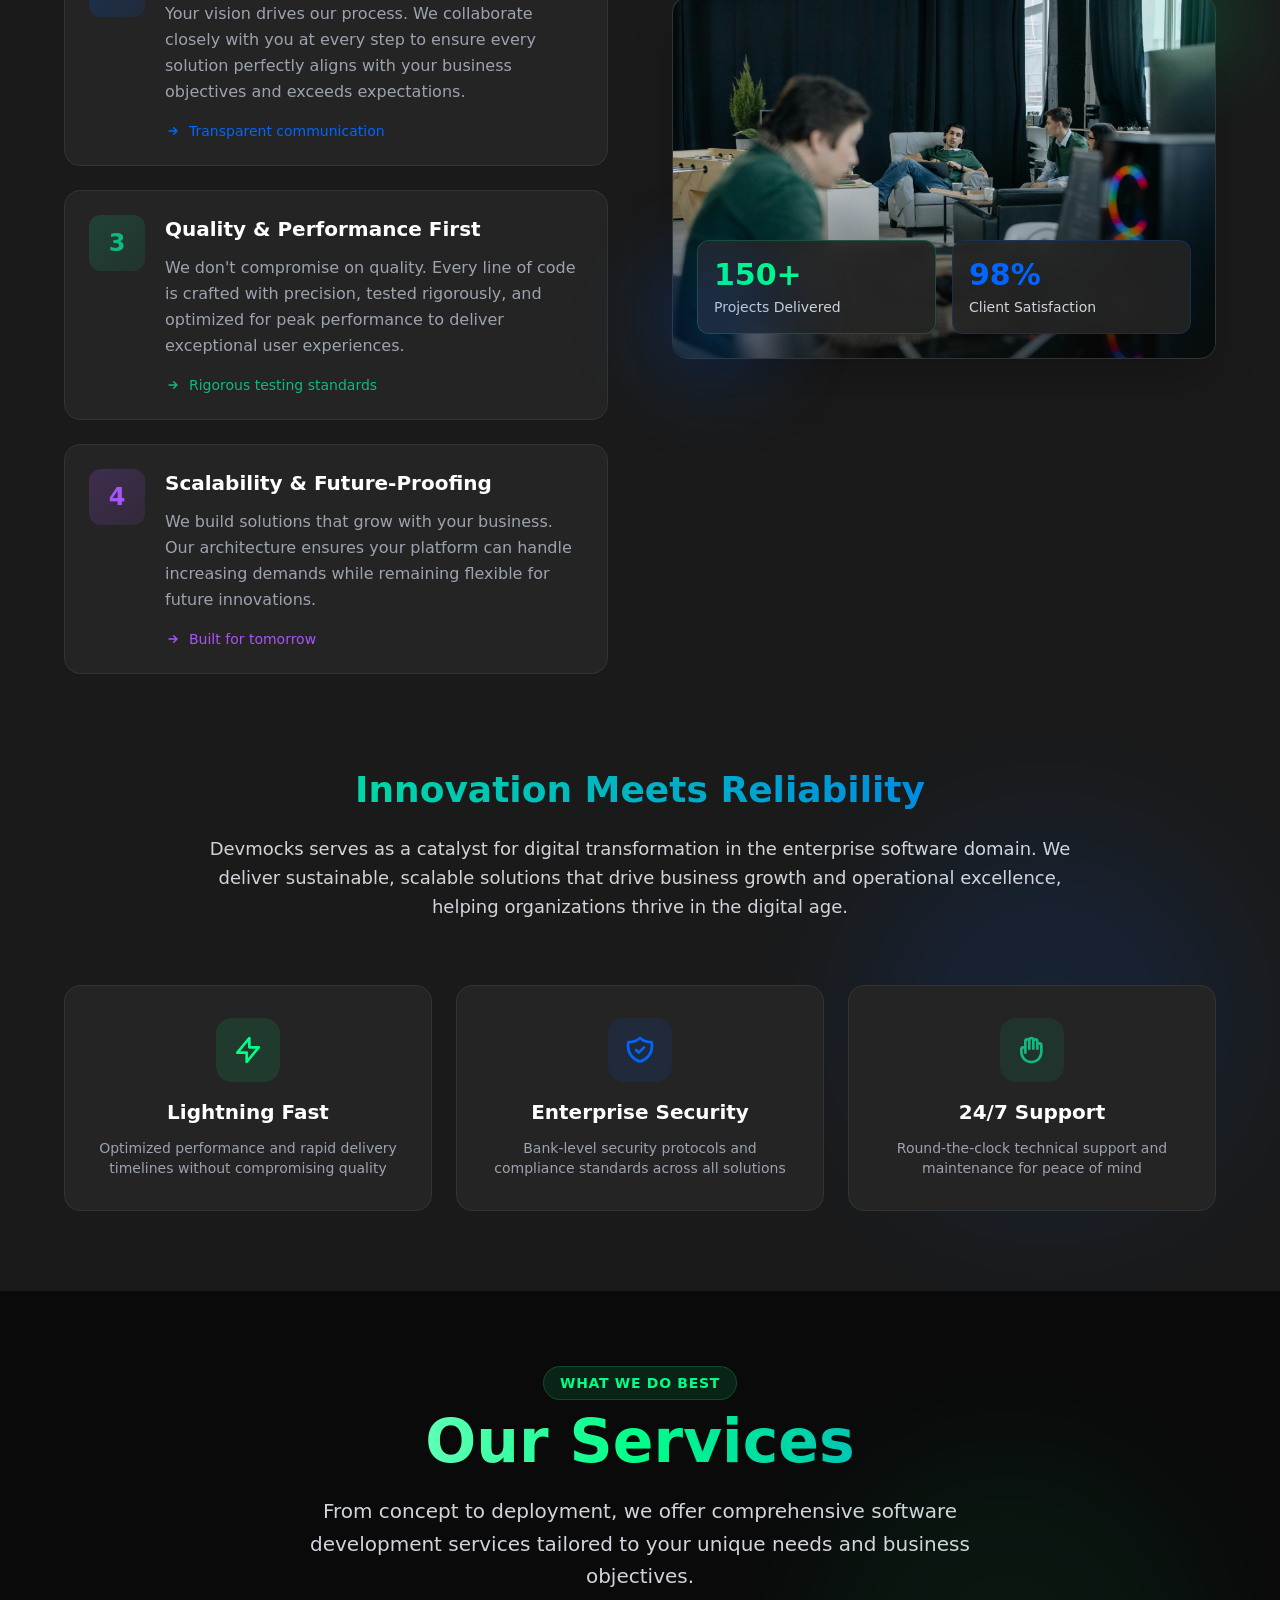
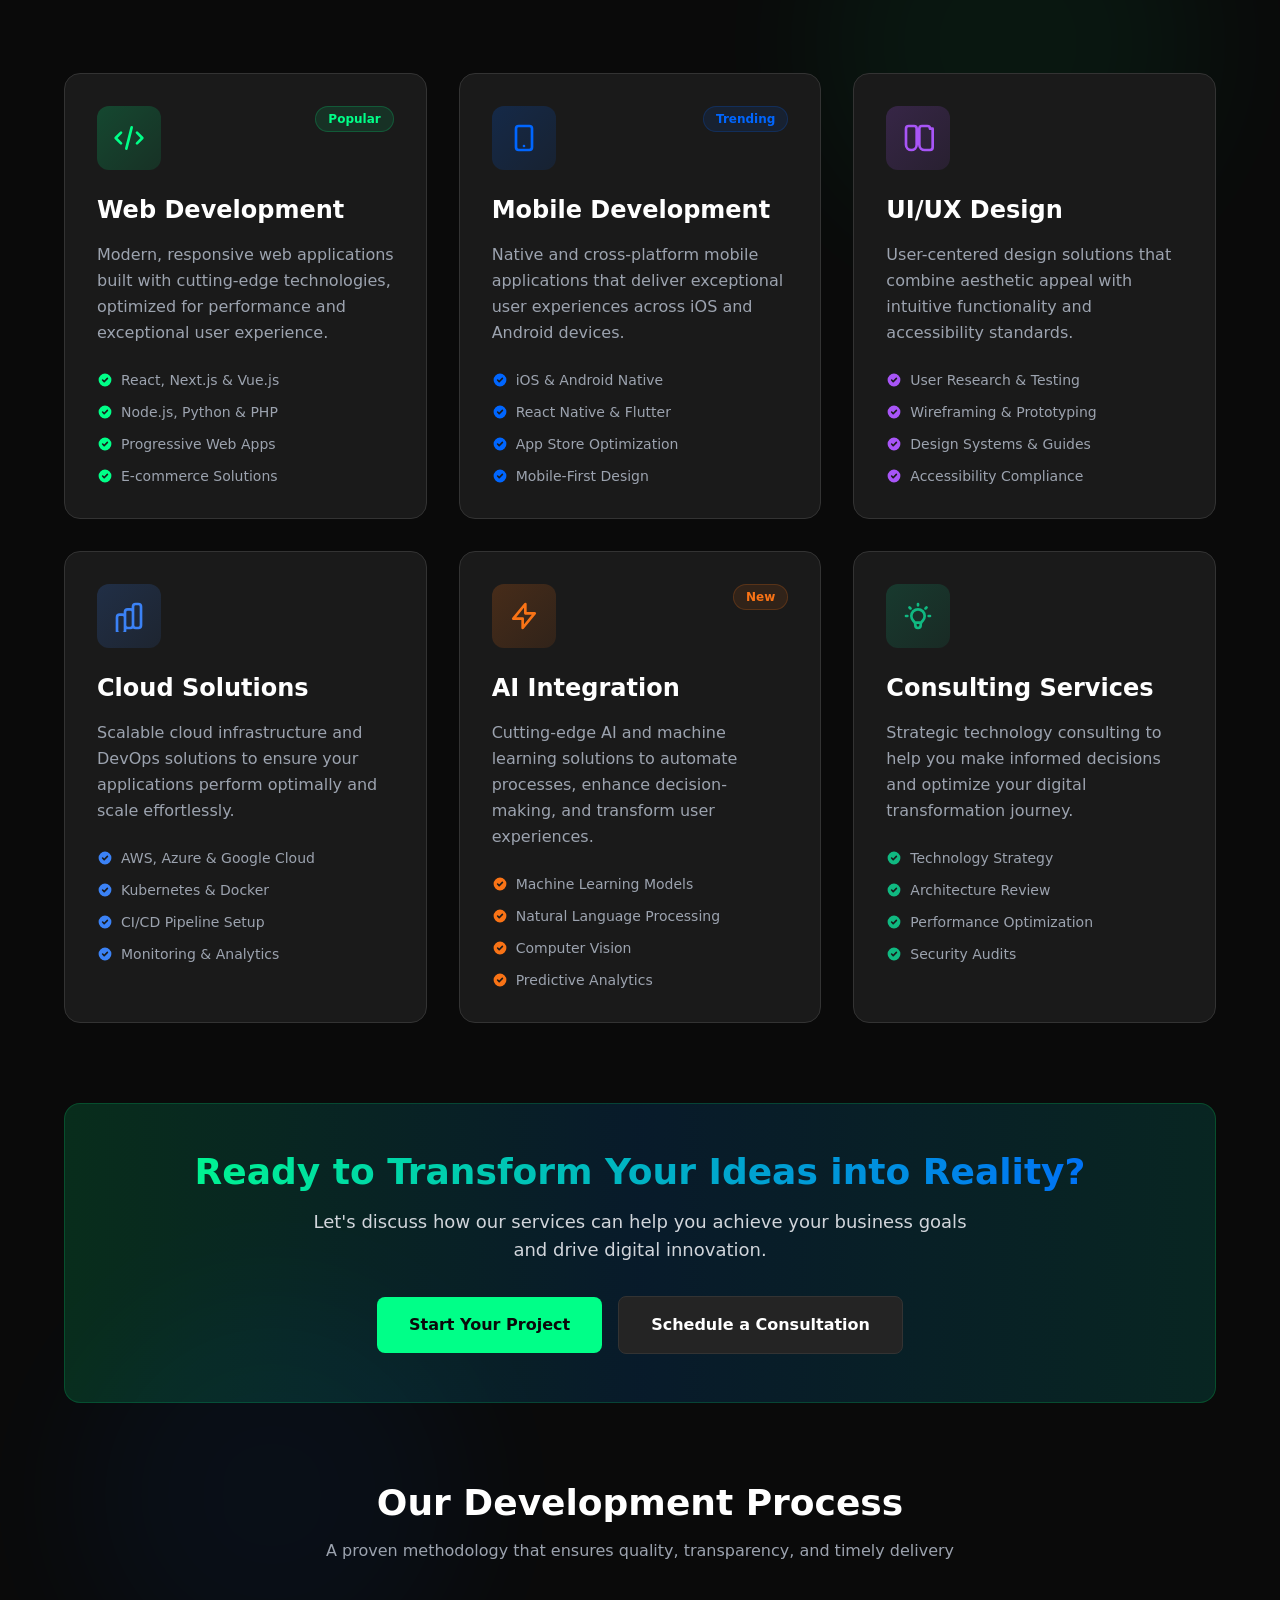
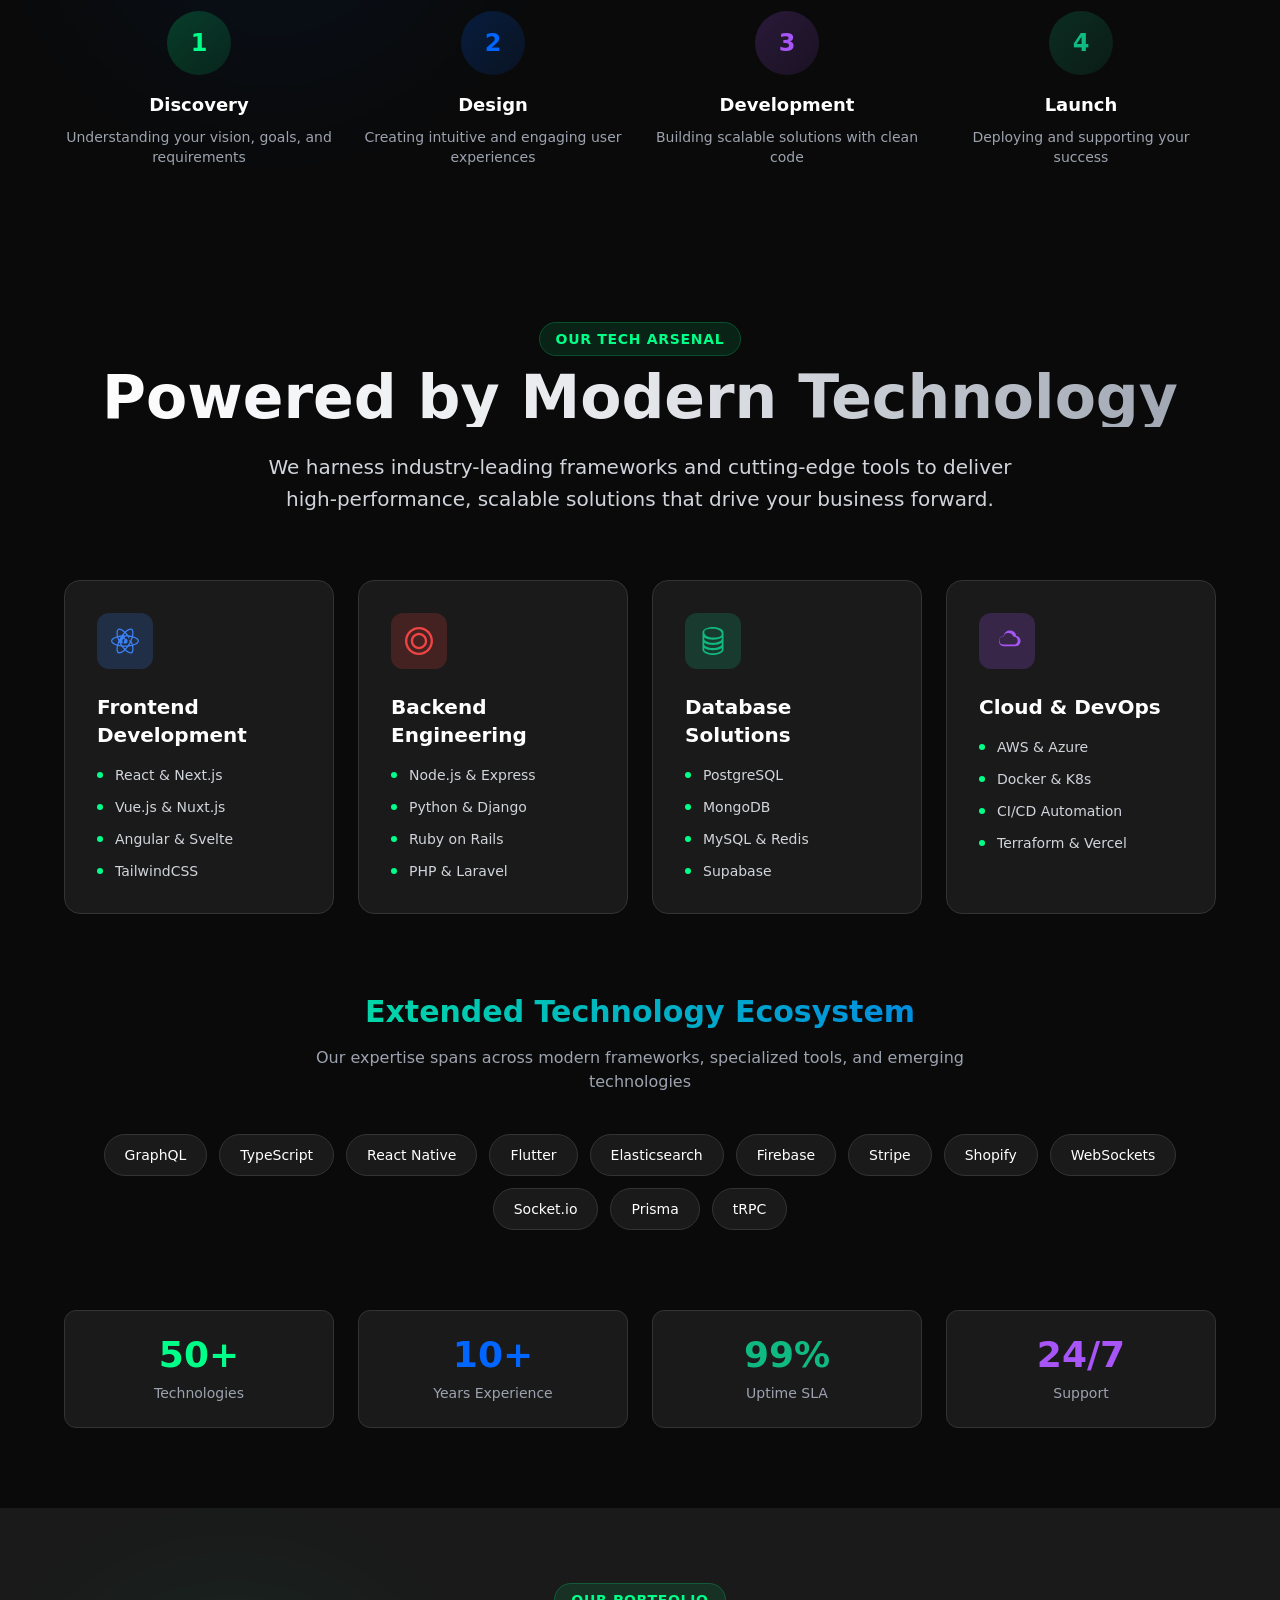
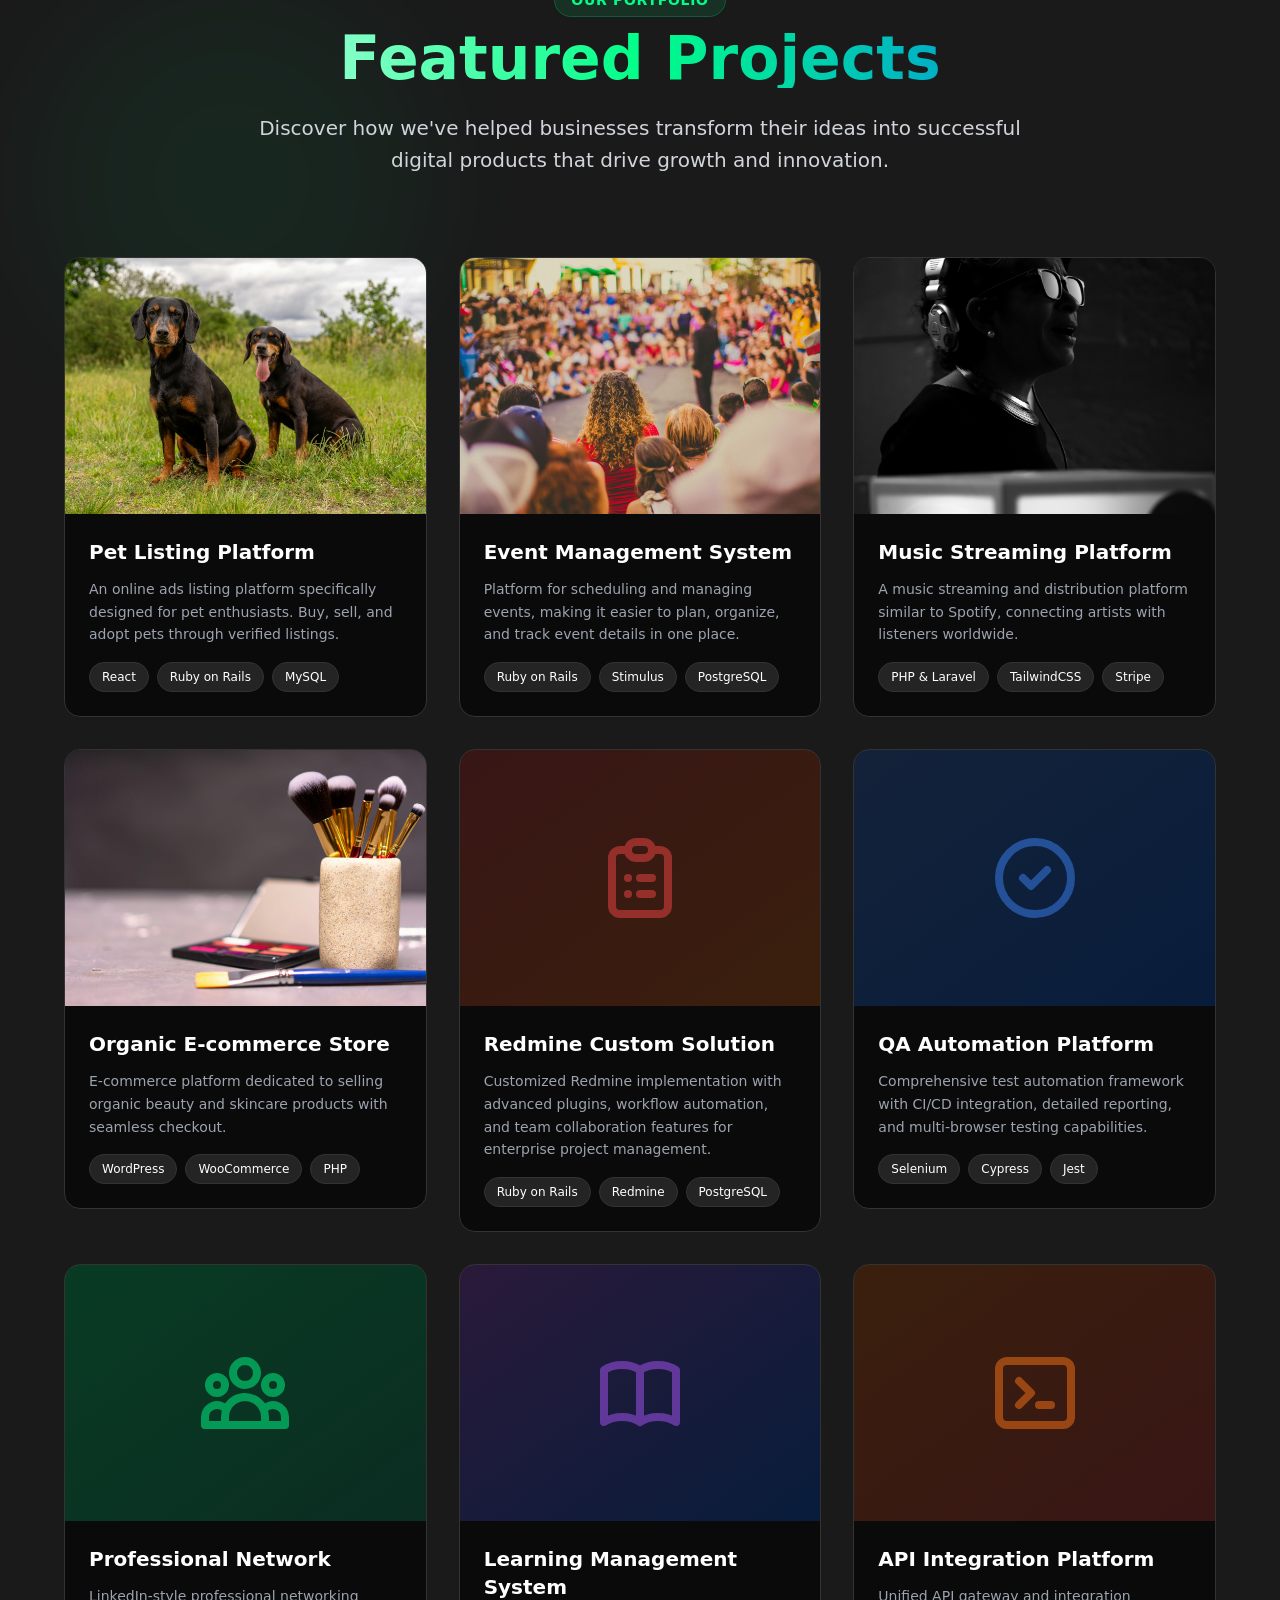
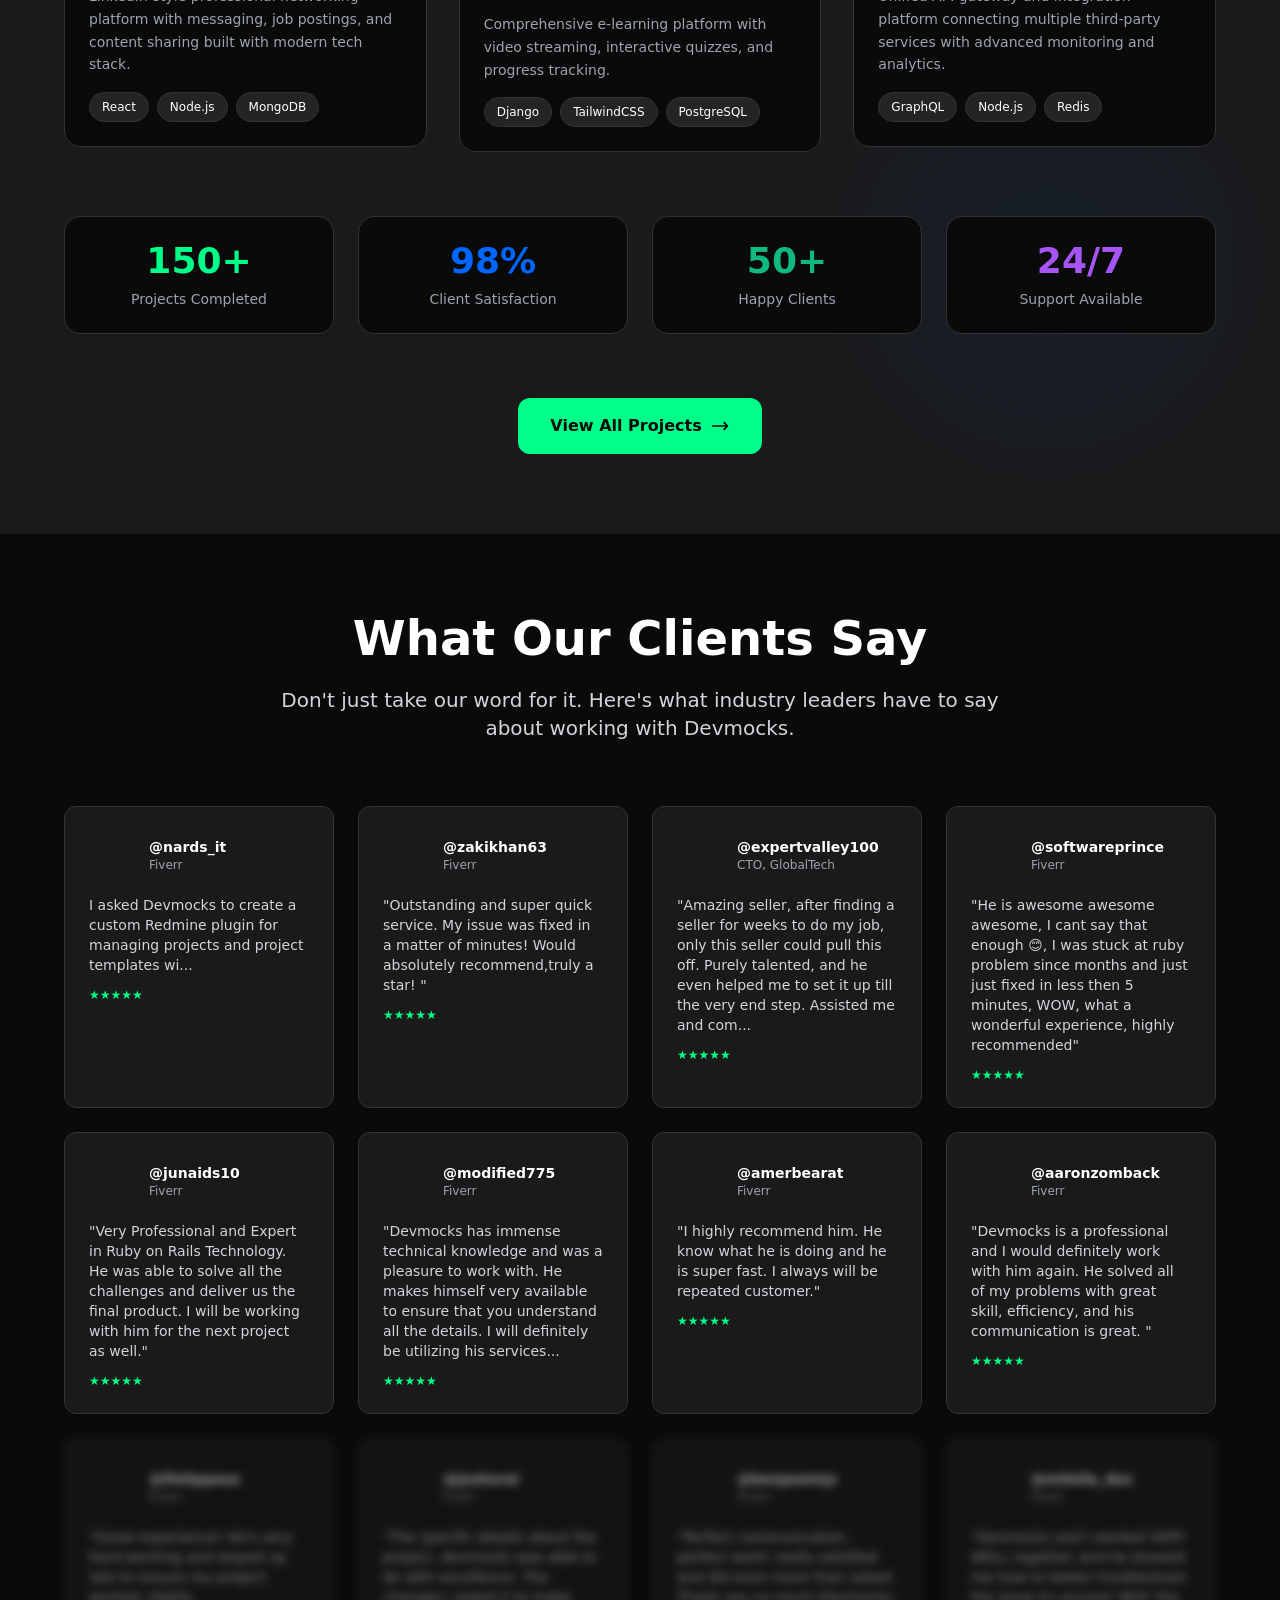
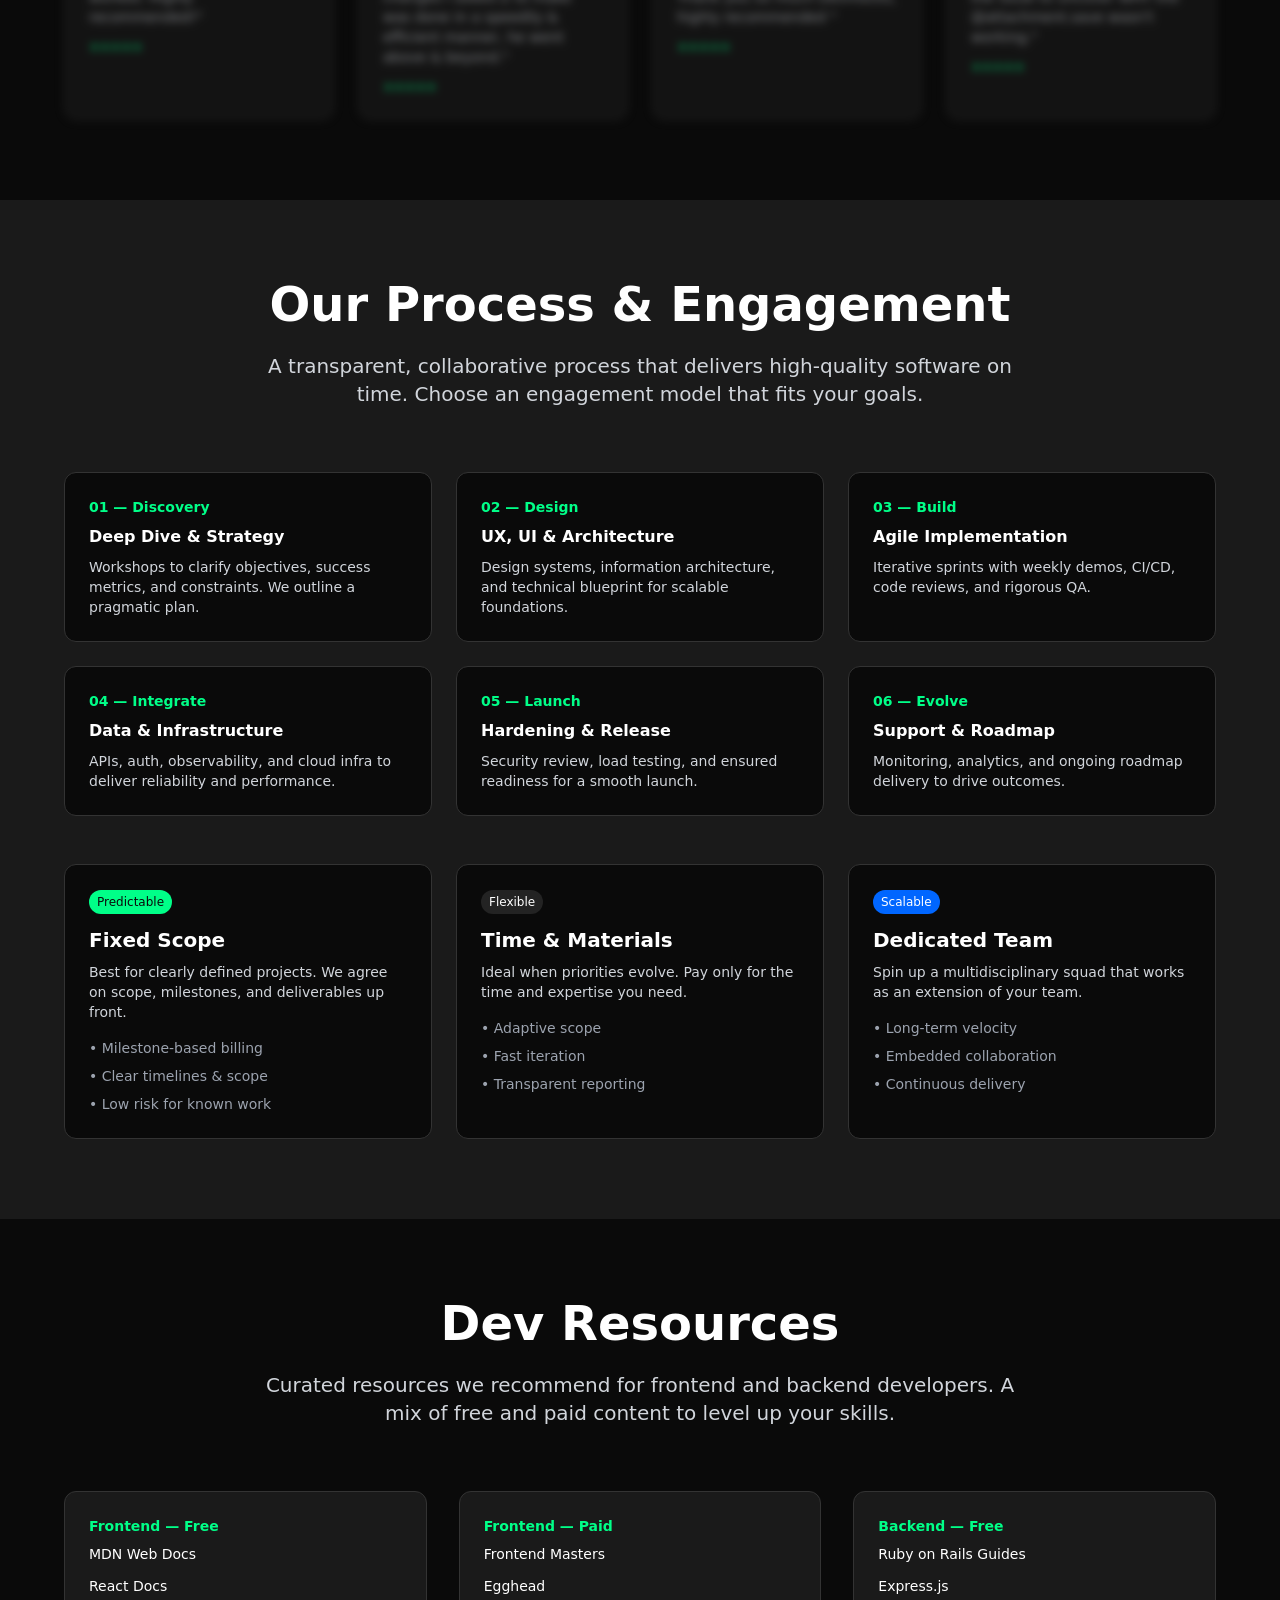
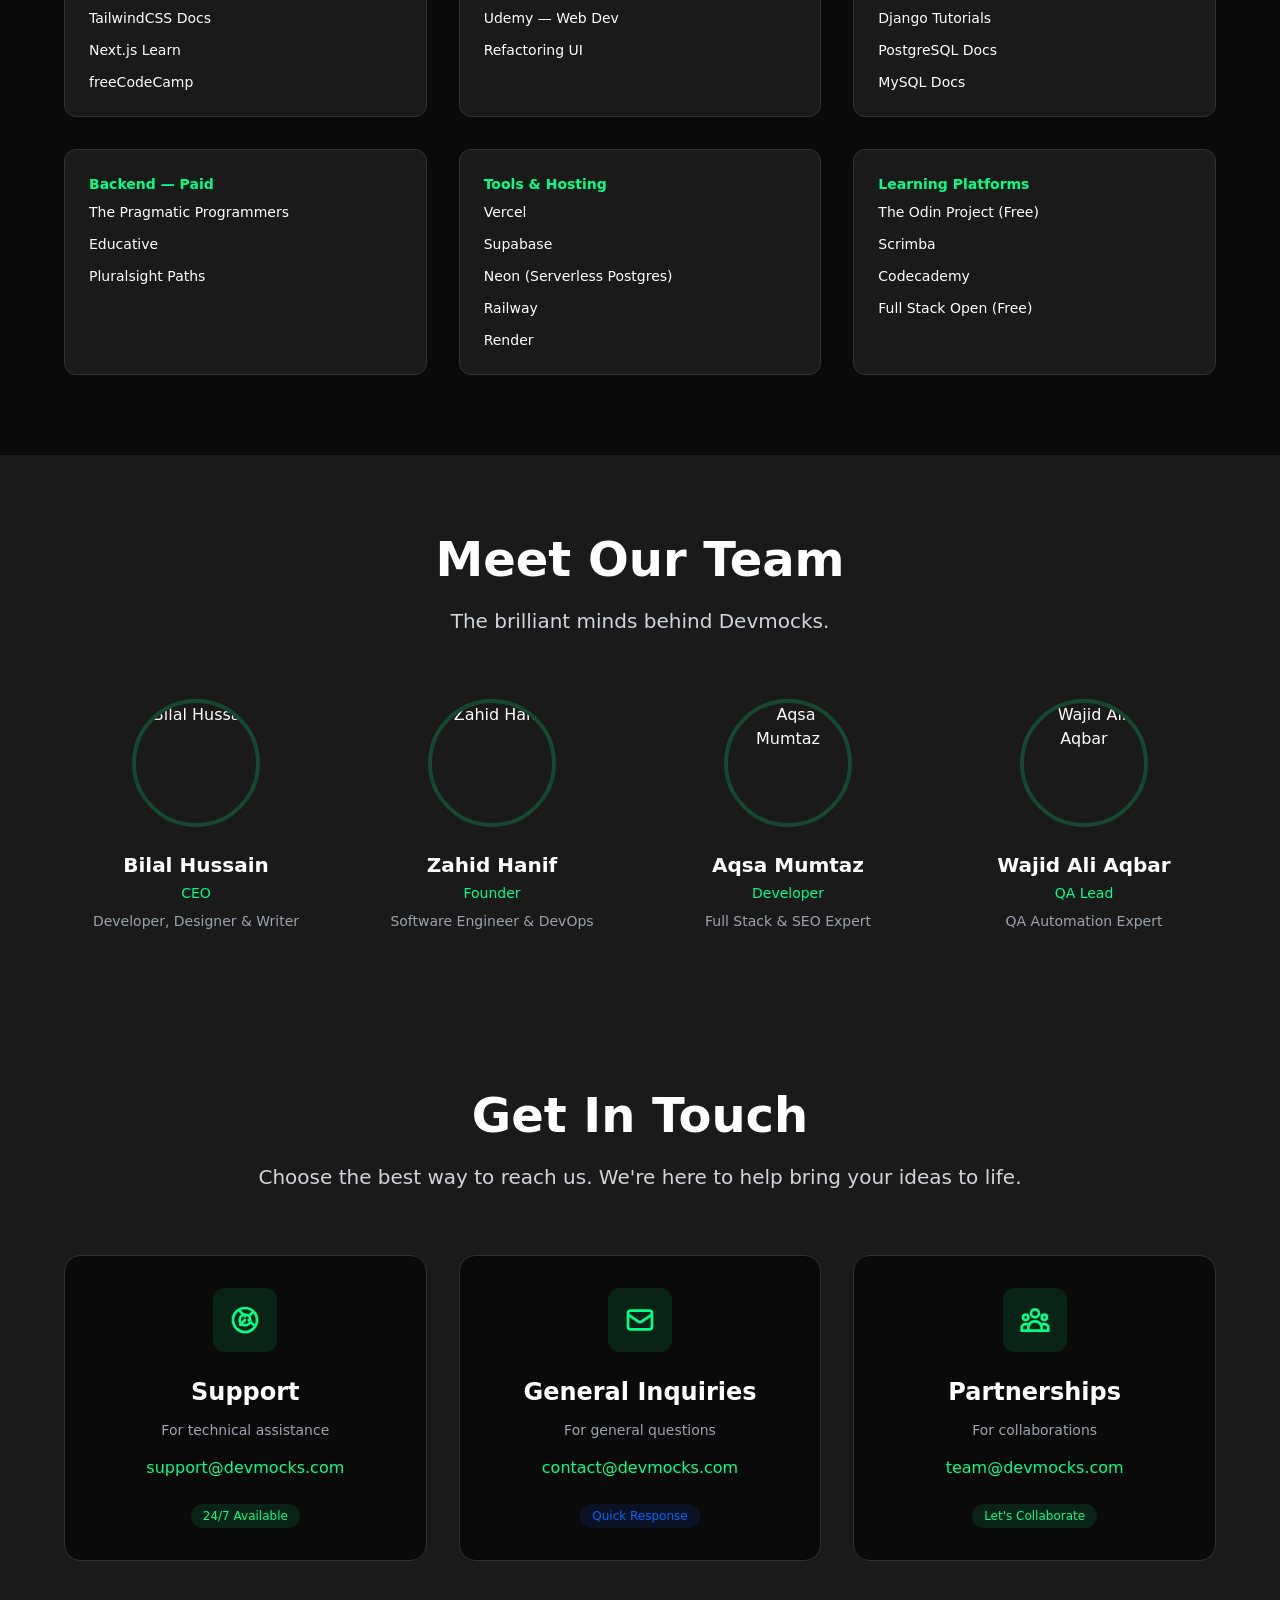
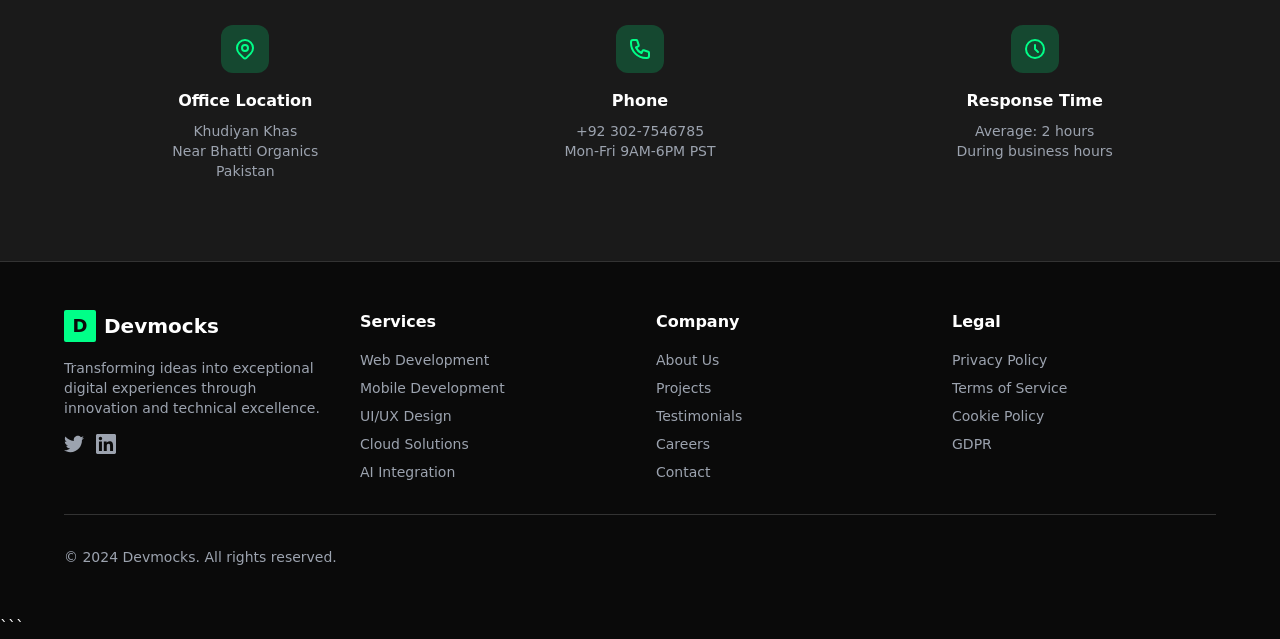
==== commit 1e211074: "Added page on website" ====
--- a/index.html
+++ b/index.html
@@ -121,6 +121,11 @@
             href="#testimonials"
             class="text-gray-300 hover:text-primary transition-colors"
             >Testimonials</a
+          >
+          <a
+            href="public/pages/kids-bootcamp.html"
+            class="text-gray-300 hover:text-primary transition-colors font-semibold"
+            >Kids Bootcamp</a
           >
           <a
             href="#contact"
@@ -2797,3 +2802,4 @@
     <script src="public/js/scripts.js"></script>
   </body>
 </html>
+``` 
--- a/public/css/output.css
+++ b/public/css/output.css
@@ -1 +1 @@
-/*! tailwindcss v3.4.4 | MIT License | https://tailwindcss.com*/*,:after,:before{box-sizing:border-box;border:0 solid #e5e7eb}:after,:before{--tw-content:""}:host,html{line-height:1.5;-webkit-text-size-adjust:100%;-moz-tab-size:4;-o-tab-size:4;tab-size:4;font-family:Inter,system-ui,-apple-system,sans-serif;font-feature-settings:normal;font-variation-settings:normal;-webkit-tap-highlight-color:transparent}body{margin:0;line-height:inherit}hr{height:0;color:inherit;border-top-width:1px}abbr:where([title]){-webkit-text-decoration:underline dotted;text-decoration:underline dotted}h1,h2,h3,h4,h5,h6{font-size:inherit;font-weight:inherit}a{color:inherit;text-decoration:inherit}b,strong{font-weight:bolder}code,kbd,pre,samp{font-family:ui-monospace,SFMono-Regular,Menlo,Monaco,Consolas,Liberation Mono,Courier New,monospace;font-feature-settings:normal;font-variation-settings:normal;font-size:1em}small{font-size:80%}sub,sup{font-size:75%;line-height:0;position:relative;vertical-align:initial}sub{bottom:-.25em}sup{top:-.5em}table{text-indent:0;border-color:inherit;border-collapse:collapse}button,input,optgroup,select,textarea{font-family:inherit;font-feature-settings:inherit;font-variation-settings:inherit;font-size:100%;font-weight:inherit;line-height:inherit;letter-spacing:inherit;color:inherit;margin:0;padding:0}button,select{text-transform:none}button,input:where([type=button]),input:where([type=reset]),input:where([type=submit]){-webkit-appearance:button;background-color:initial;background-image:none}:-moz-focusring{outline:auto}:-moz-ui-invalid{box-shadow:none}progress{vertical-align:initial}::-webkit-inner-spin-button,::-webkit-outer-spin-button{height:auto}[type=search]{-webkit-appearance:textfield;outline-offset:-2px}::-webkit-search-decoration{-webkit-appearance:none}::-webkit-file-upload-button{-webkit-appearance:button;font:inherit}summary{display:list-item}blockquote,dd,dl,figure,h1,h2,h3,h4,h5,h6,hr,p,pre{margin:0}fieldset{margin:0}fieldset,legend{padding:0}menu,ol,ul{list-style:none;margin:0;padding:0}dialog{padding:0}textarea{resize:vertical}input::-moz-placeholder,textarea::-moz-placeholder{opacity:1;color:#9ca3af}input::placeholder,textarea::placeholder{opacity:1;color:#9ca3af}[role=button],button{cursor:pointer}:disabled{cursor:default}audio,canvas,embed,iframe,img,object,svg,video{display:block;vertical-align:middle}img,video{max-width:100%;height:auto}[hidden]{display:none}*,::backdrop,:after,:before{--tw-border-spacing-x:0;--tw-border-spacing-y:0;--tw-translate-x:0;--tw-translate-y:0;--tw-rotate:0;--tw-skew-x:0;--tw-skew-y:0;--tw-scale-x:1;--tw-scale-y:1;--tw-pan-x: ;--tw-pan-y: ;--tw-pinch-zoom: ;--tw-scroll-snap-strictness:proximity;--tw-gradient-from-position: ;--tw-gradient-via-position: ;--tw-gradient-to-position: ;--tw-ordinal: ;--tw-slashed-zero: ;--tw-numeric-figure: ;--tw-numeric-spacing: ;--tw-numeric-fraction: ;--tw-ring-inset: ;--tw-ring-offset-width:0px;--tw-ring-offset-color:#fff;--tw-ring-color:#3b82f680;--tw-ring-offset-shadow:0 0 #0000;--tw-ring-shadow:0 0 #0000;--tw-shadow:0 0 #0000;--tw-shadow-colored:0 0 #0000;--tw-blur: ;--tw-brightness: ;--tw-contrast: ;--tw-grayscale: ;--tw-hue-rotate: ;--tw-invert: ;--tw-saturate: ;--tw-sepia: ;--tw-drop-shadow: ;--tw-backdrop-blur: ;--tw-backdrop-brightness: ;--tw-backdrop-contrast: ;--tw-backdrop-grayscale: ;--tw-backdrop-hue-rotate: ;--tw-backdrop-invert: ;--tw-backdrop-opacity: ;--tw-backdrop-saturate: ;--tw-backdrop-sepia: ;--tw-contain-size: ;--tw-contain-layout: ;--tw-contain-paint: ;--tw-contain-style: }.container{width:100%}@media (min-width:640px){.container{max-width:640px}}@media (min-width:768px){.container{max-width:768px}}@media (min-width:1024px){.container{max-width:1024px}}@media (min-width:1280px){.container{max-width:1280px}}@media (min-width:1536px){.container{max-width:1536px}}.pointer-events-none{pointer-events:none}.fixed{position:fixed}.absolute{position:absolute}.relative{position:relative}.inset-0{inset:0}.-bottom-6{bottom:-1.5rem}.-left-6{left:-1.5rem}.-right-6{right:-1.5rem}.-top-6{top:-1.5rem}.bottom-1\/3{bottom:33.333333%}.bottom-20{bottom:5rem}.bottom-4{bottom:1rem}.bottom-40{bottom:10rem}.bottom-6{bottom:1.5rem}.bottom-8{bottom:2rem}.left-0{left:0}.left-1\/2{left:50%}.left-1\/4{left:25%}.left-10{left:2.5rem}.left-20{left:5rem}.left-4{left:1rem}.left-6{left:1.5rem}.right-0{right:0}.right-1\/4{right:25%}.right-10{right:2.5rem}.right-20{right:5rem}.right-4{right:1rem}.right-6{right:1.5rem}.top-0{top:0}.top-1\/4{top:25%}.top-20{top:5rem}.top-40{top:10rem}.top-8{top:2rem}.z-10{z-index:10}.z-20{z-index:20}.z-50{z-index:50}.mx-0{margin-left:0;margin-right:0}.mx-10{margin-left:2.5rem;margin-right:2.5rem}.mx-2{margin-left:.5rem;margin-right:.5rem}.mx-auto{margin-left:auto;margin-right:auto}.-ml-2{margin-left:-.5rem}.mb-1{margin-bottom:.25rem}.mb-10{margin-bottom:2.5rem}.mb-12{margin-bottom:3rem}.mb-16{margin-bottom:4rem}.mb-2{margin-bottom:.5rem}.mb-20{margin-bottom:5rem}.mb-24{margin-bottom:6rem}.mb-3{margin-bottom:.75rem}.mb-4{margin-bottom:1rem}.mb-5{margin-bottom:1.25rem}.mb-6{margin-bottom:1.5rem}.mb-8{margin-bottom:2rem}.mr-2{margin-right:.5rem}.mr-3{margin-right:.75rem}.mt-12{margin-top:3rem}.mt-20{margin-top:5rem}.mt-4{margin-top:1rem}.mt-5{margin-top:1.25rem}.mt-6{margin-top:1.5rem}.mt-8{margin-top:2rem}.block{display:block}.inline-block{display:inline-block}.flex{display:flex}.inline-flex{display:inline-flex}.table-caption{display:table-caption}.grid{display:grid}.hidden{display:none}.h-1{height:.25rem}.h-1\.5{height:.375rem}.h-12{height:3rem}.h-14{height:3.5rem}.h-16{height:4rem}.h-2{height:.5rem}.h-24{height:6rem}.h-32{height:8rem}.h-4{height:1rem}.h-48{height:12rem}.h-5{height:1.25rem}.h-6{height:1.5rem}.h-64{height:16rem}.h-7{height:1.75rem}.h-72{height:18rem}.h-8{height:2rem}.h-80{height:20rem}.h-96{height:24rem}.h-full{height:100%}.min-h-screen{min-height:100vh}.w-1{width:.25rem}.w-1\.5{width:.375rem}.w-12{width:3rem}.w-14{width:3.5rem}.w-16{width:4rem}.w-2{width:.5rem}.w-24{width:6rem}.w-32{width:8rem}.w-4{width:1rem}.w-5{width:1.25rem}.w-6{width:1.5rem}.w-7{width:1.75rem}.w-72{width:18rem}.w-8{width:2rem}.w-80{width:20rem}.w-96{width:24rem}.w-full{width:100%}.max-w-2xl{max-width:42rem}.max-w-3xl{max-width:48rem}.max-w-4xl{max-width:56rem}.max-w-5xl{max-width:64rem}.max-w-6xl{max-width:72rem}.flex-1{flex:1 1 0%}.flex-shrink-0{flex-shrink:0}.grow{flex-grow:1}.-translate-x-1\/2{--tw-translate-x:-50%}.-translate-x-1\/2,.translate-y-4{transform:translate(var(--tw-translate-x),var(--tw-translate-y)) rotate(var(--tw-rotate)) skewX(var(--tw-skew-x)) skewY(var(--tw-skew-y)) scaleX(var(--tw-scale-x)) scaleY(var(--tw-scale-y))}.translate-y-4{--tw-translate-y:1rem}.transform{transform:translate(var(--tw-translate-x),var(--tw-translate-y)) rotate(var(--tw-rotate)) skewX(var(--tw-skew-x)) skewY(var(--tw-skew-y)) scaleX(var(--tw-scale-x)) scaleY(var(--tw-scale-y))}.animate-float{animation:float 3s ease-in-out infinite}@keyframes pulse{50%{opacity:.5}}.animate-pulse{animation:pulse 2s cubic-bezier(.4,0,.6,1) infinite}.cursor-pointer{cursor:pointer}.grid-cols-2{grid-template-columns:repeat(2,minmax(0,1fr))}.flex-col{flex-direction:column}.flex-wrap{flex-wrap:wrap}.items-start{align-items:flex-start}.items-center{align-items:center}.justify-end{justify-content:flex-end}.justify-center{justify-content:center}.justify-between{justify-content:space-between}.justify-around{justify-content:space-around}.gap-16{gap:4rem}.gap-2{gap:.5rem}.gap-3{gap:.75rem}.gap-4{gap:1rem}.gap-6{gap:1.5rem}.gap-8{gap:2rem}.gap-x-2{-moz-column-gap:.5rem;column-gap:.5rem}.gap-x-7{-moz-column-gap:1.75rem;column-gap:1.75rem}.gap-y-1{row-gap:.25rem}.gap-y-16{row-gap:4rem}.gap-y-2{row-gap:.5rem}.gap-y-5{row-gap:1.25rem}.gap-y-8{row-gap:2rem}.space-x-2>:not([hidden])~:not([hidden]){--tw-space-x-reverse:0;margin-right:calc(.5rem*var(--tw-space-x-reverse));margin-left:calc(.5rem*(1 - var(--tw-space-x-reverse)))}.space-x-3>:not([hidden])~:not([hidden]){--tw-space-x-reverse:0;margin-right:calc(.75rem*var(--tw-space-x-reverse));margin-left:calc(.75rem*(1 - var(--tw-space-x-reverse)))}.space-x-5>:not([hidden])~:not([hidden]){--tw-space-x-reverse:0;margin-right:calc(1.25rem*var(--tw-space-x-reverse));margin-left:calc(1.25rem*(1 - var(--tw-space-x-reverse)))}.space-x-8>:not([hidden])~:not([hidden]){--tw-space-x-reverse:0;margin-right:calc(2rem*var(--tw-space-x-reverse));margin-left:calc(2rem*(1 - var(--tw-space-x-reverse)))}.space-y-12>:not([hidden])~:not([hidden]){--tw-space-y-reverse:0;margin-top:calc(3rem*(1 - var(--tw-space-y-reverse)));margin-bottom:calc(3rem*var(--tw-space-y-reverse))}.space-y-2>:not([hidden])~:not([hidden]){--tw-space-y-reverse:0;margin-top:calc(.5rem*(1 - var(--tw-space-y-reverse)));margin-bottom:calc(.5rem*var(--tw-space-y-reverse))}.space-y-3>:not([hidden])~:not([hidden]){--tw-space-y-reverse:0;margin-top:calc(.75rem*(1 - var(--tw-space-y-reverse)));margin-bottom:calc(.75rem*var(--tw-space-y-reverse))}.space-y-4>:not([hidden])~:not([hidden]){--tw-space-y-reverse:0;margin-top:calc(1rem*(1 - var(--tw-space-y-reverse)));margin-bottom:calc(1rem*var(--tw-space-y-reverse))}.space-y-6>:not([hidden])~:not([hidden]){--tw-space-y-reverse:0;margin-top:calc(1.5rem*(1 - var(--tw-space-y-reverse)));margin-bottom:calc(1.5rem*var(--tw-space-y-reverse))}.overflow-hidden{overflow:hidden}.text-balance{text-wrap:balance}.text-pretty{text-wrap:pretty}.rounded{border-radius:.25rem}.rounded-2xl{border-radius:1rem}.rounded-full{border-radius:9999px}.rounded-lg{border-radius:.5rem}.rounded-sm{border-radius:.125rem}.rounded-xl{border-radius:.75rem}.rounded-bl{border-bottom-left-radius:.25rem}.rounded-br{border-bottom-right-radius:.25rem}.rounded-tl{border-top-left-radius:.25rem}.rounded-tr{border-top-right-radius:.25rem}.border{border-width:1px}.border-2{border-width:2px}.border-4{border-width:4px}.border-b{border-bottom-width:1px}.border-l-2{border-left-width:2px}.border-t{border-top-width:1px}.border-accent-orange\/20{border-color:#f9731633}.border-dark-border{--tw-border-opacity:1;border-color:rgb(51 51 51/var(--tw-border-opacity))}.border-gray-600{--tw-border-opacity:1;border-color:rgb(75 85 99/var(--tw-border-opacity))}.border-primary{--tw-border-opacity:1;border-color:rgb(0 255 136/var(--tw-border-opacity))}.border-primary\/20{border-color:#0f83}.border-secondary\/20{border-color:#06f3}.border-white{--tw-border-opacity:1;border-color:rgb(255 255 255/var(--tw-border-opacity))}.border-opacity-20{--tw-border-opacity:0.2}.bg-accent-blue{--tw-bg-opacity:1;background-color:rgb(59 130 246/var(--tw-bg-opacity))}.bg-accent-blue\/20{background-color:#3b82f633}.bg-accent-green{--tw-bg-opacity:1;background-color:rgb(16 185 129/var(--tw-bg-opacity))}.bg-accent-green\/10{background-color:#10b9811a}.bg-accent-green\/20{background-color:#10b98133}.bg-accent-orange{--tw-bg-opacity:1;background-color:rgb(249 115 22/var(--tw-bg-opacity))}.bg-accent-orange\/10{background-color:#f973161a}.bg-accent-purple{--tw-bg-opacity:1;background-color:rgb(168 85 247/var(--tw-bg-opacity))}.bg-accent-purple\/20{background-color:#a855f733}.bg-accent-red{--tw-bg-opacity:1;background-color:rgb(239 68 68/var(--tw-bg-opacity))}.bg-accent-red\/20{background-color:#ef444433}.bg-dark{--tw-bg-opacity:1;background-color:rgb(10 10 10/var(--tw-bg-opacity))}.bg-dark-elevated{--tw-bg-opacity:1;background-color:rgb(36 36 36/var(--tw-bg-opacity))}.bg-dark-elevated\/90{background-color:#242424e6}.bg-dark-lighter{--tw-bg-opacity:1;background-color:rgb(26 26 26/var(--tw-bg-opacity))}.bg-gray-100{--tw-bg-opacity:1;background-color:rgb(243 244 246/var(--tw-bg-opacity))}.bg-gray-600{--tw-bg-opacity:1;background-color:rgb(75 85 99/var(--tw-bg-opacity))}.bg-primary{--tw-bg-opacity:1;background-color:rgb(0 255 136/var(--tw-bg-opacity))}.bg-primary\/0{background-color:#0f80}.bg-primary\/10{background-color:#00ff881a}.bg-primary\/20{background-color:#0f83}.bg-secondary{--tw-bg-opacity:1;background-color:rgb(0 102 255/var(--tw-bg-opacity))}.bg-secondary\/10{background-color:#0066ff1a}.bg-secondary\/20{background-color:#06f3}.bg-slate-800{--tw-bg-opacity:1;background-color:rgb(30 41 59/var(--tw-bg-opacity))}.bg-slate-900{--tw-bg-opacity:1;background-color:rgb(15 23 42/var(--tw-bg-opacity))}.bg-white{--tw-bg-opacity:1;background-color:rgb(255 255 255/var(--tw-bg-opacity))}.bg-white\/10{background-color:#ffffff1a}.bg-opacity-10{--tw-bg-opacity:0.1}.bg-gradient-to-br{background-image:linear-gradient(to bottom right,var(--tw-gradient-stops))}.bg-gradient-to-r{background-image:linear-gradient(to right,var(--tw-gradient-stops))}.bg-gradient-to-t{background-image:linear-gradient(to top,var(--tw-gradient-stops))}.from-accent-blue\/20{--tw-gradient-from:#3b82f633 var(--tw-gradient-from-position);--tw-gradient-to:#3b82f600 var(--tw-gradient-to-position);--tw-gradient-stops:var(--tw-gradient-from),var(--tw-gradient-to)}.from-accent-green\/20{--tw-gradient-from:#10b98133 var(--tw-gradient-from-position);--tw-gradient-to:#10b98100 var(--tw-gradient-to-position);--tw-gradient-stops:var(--tw-gradient-from),var(--tw-gradient-to)}.from-accent-orange\/20{--tw-gradient-from:#f9731633 var(--tw-gradient-from-position);--tw-gradient-to:#f9731600 var(--tw-gradient-to-position);--tw-gradient-stops:var(--tw-gradient-from),var(--tw-gradient-to)}.from-accent-purple\/20{--tw-gradient-from:#a855f733 var(--tw-gradient-from-position);--tw-gradient-to:#a855f700 var(--tw-gradient-to-position);--tw-gradient-stops:var(--tw-gradient-from),var(--tw-gradient-to)}.from-accent-red\/20{--tw-gradient-from:#ef444433 var(--tw-gradient-from-position);--tw-gradient-to:#ef444400 var(--tw-gradient-to-position);--tw-gradient-stops:var(--tw-gradient-from),var(--tw-gradient-to)}.from-dark{--tw-gradient-from:#0a0a0a var(--tw-gradient-from-position);--tw-gradient-to:#0a0a0a00 var(--tw-gradient-to-position);--tw-gradient-stops:var(--tw-gradient-from),var(--tw-gradient-to)}.from-primary{--tw-gradient-from:#0f8 var(--tw-gradient-from-position);--tw-gradient-to:#0f80 var(--tw-gradient-to-position);--tw-gradient-stops:var(--tw-gradient-from),var(--tw-gradient-to)}.from-primary\/10{--tw-gradient-from:#00ff881a var(--tw-gradient-from-position);--tw-gradient-to:#0f80 var(--tw-gradient-to-position);--tw-gradient-stops:var(--tw-gradient-from),var(--tw-gradient-to)}.from-primary\/20{--tw-gradient-from:#0f83 var(--tw-gradient-from-position);--tw-gradient-to:#0f80 var(--tw-gradient-to-position);--tw-gradient-stops:var(--tw-gradient-from),var(--tw-gradient-to)}.from-primary\/5{--tw-gradient-from:#00ff880d var(--tw-gradient-from-position);--tw-gradient-to:#0f80 var(--tw-gradient-to-position);--tw-gradient-stops:var(--tw-gradient-from),var(--tw-gradient-to)}.from-secondary\/20{--tw-gradient-from:#06f3 var(--tw-gradient-from-position);--tw-gradient-to:#06f0 var(--tw-gradient-to-position);--tw-gradient-stops:var(--tw-gradient-from),var(--tw-gradient-to)}.from-white{--tw-gradient-from:#fff var(--tw-gradient-from-position);--tw-gradient-to:#fff0 var(--tw-gradient-to-position);--tw-gradient-stops:var(--tw-gradient-from),var(--tw-gradient-to)}.via-dark\/60{--tw-gradient-to:#0a0a0a00 var(--tw-gradient-to-position);--tw-gradient-stops:var(--tw-gradient-from),#0a0a0a99 var(--tw-gradient-via-position),var(--tw-gradient-to)}.via-gray-200{--tw-gradient-to:#e5e7eb00 var(--tw-gradient-to-position);--tw-gradient-stops:var(--tw-gradient-from),#e5e7eb var(--tw-gradient-via-position),var(--tw-gradient-to)}.via-primary{--tw-gradient-to:#0f80 var(--tw-gradient-to-position);--tw-gradient-stops:var(--tw-gradient-from),#0f8 var(--tw-gradient-via-position),var(--tw-gradient-to)}.via-secondary\/10{--tw-gradient-to:#06f0 var(--tw-gradient-to-position);--tw-gradient-stops:var(--tw-gradient-from),#0066ff1a var(--tw-gradient-via-position),var(--tw-gradient-to)}.via-transparent{--tw-gradient-to:#0000 var(--tw-gradient-to-position);--tw-gradient-stops:var(--tw-gradient-from),#0000 var(--tw-gradient-via-position),var(--tw-gradient-to)}.to-accent-blue\/10{--tw-gradient-to:#3b82f61a var(--tw-gradient-to-position)}.to-accent-green\/10{--tw-gradient-to:#10b9811a var(--tw-gradient-to-position)}.to-accent-green\/20{--tw-gradient-to:#10b98133 var(--tw-gradient-to-position)}.to-accent-orange\/10{--tw-gradient-to:#f973161a var(--tw-gradient-to-position)}.to-accent-orange\/20{--tw-gradient-to:#f9731633 var(--tw-gradient-to-position)}.to-accent-purple\/10{--tw-gradient-to:#a855f71a var(--tw-gradient-to-position)}.to-accent-red\/20{--tw-gradient-to:#ef444433 var(--tw-gradient-to-position)}.to-gray-400{--tw-gradient-to:#9ca3af var(--tw-gradient-to-position)}.to-green-500{--tw-gradient-to:#22c55e var(--tw-gradient-to-position)}.to-primary\/10{--tw-gradient-to:#00ff881a var(--tw-gradient-to-position)}.to-secondary{--tw-gradient-to:#06f var(--tw-gradient-to-position)}.to-secondary\/10{--tw-gradient-to:#0066ff1a var(--tw-gradient-to-position)}.to-secondary\/20{--tw-gradient-to:#06f3 var(--tw-gradient-to-position)}.to-secondary\/5{--tw-gradient-to:#0066ff0d var(--tw-gradient-to-position)}.to-transparent{--tw-gradient-to:#0000 var(--tw-gradient-to-position)}.bg-clip-text{-webkit-background-clip:text;background-clip:text}.object-cover{-o-object-fit:cover;object-fit:cover}.p-12{padding:3rem}.p-4{padding:1rem}.p-6{padding:1.5rem}.p-8{padding:2rem}.px-2{padding-left:.5rem;padding-right:.5rem}.px-3{padding-left:.75rem;padding-right:.75rem}.px-4{padding-left:1rem;padding-right:1rem}.px-5{padding-left:1.25rem;padding-right:1.25rem}.px-6{padding-left:1.5rem;padding-right:1.5rem}.px-8{padding-left:2rem;padding-right:2rem}.py-1{padding-top:.25rem;padding-bottom:.25rem}.py-1\.5{padding-top:.375rem;padding-bottom:.375rem}.py-12{padding-top:3rem;padding-bottom:3rem}.py-2{padding-top:.5rem;padding-bottom:.5rem}.py-2\.5{padding-top:.625rem;padding-bottom:.625rem}.py-20{padding-top:5rem;padding-bottom:5rem}.py-3{padding-top:.75rem;padding-bottom:.75rem}.py-32{padding-top:8rem;padding-bottom:8rem}.py-4{padding-top:1rem;padding-bottom:1rem}.py-6{padding-top:1.5rem;padding-bottom:1.5rem}.pb-20{padding-bottom:5rem}.pb-3{padding-bottom:.75rem}.pb-7{padding-bottom:1.75rem}.pl-8{padding-left:2rem}.pt-1{padding-top:.25rem}.pt-10{padding-top:2.5rem}.pt-32{padding-top:8rem}.pt-8{padding-top:2rem}.text-left{text-align:left}.text-center{text-align:center}.font-display{font-family:Space Grotesk,Inter,system-ui,sans-serif}.font-sans{font-family:Inter,system-ui,-apple-system,sans-serif}.text-2xl{font-size:1.5rem;line-height:2rem}.text-3xl{font-size:1.875rem;line-height:2.25rem}.text-4xl{font-size:2.25rem;line-height:2.5rem}.text-5xl{font-size:3rem;line-height:1}.text-6xl{font-size:3.75rem;line-height:1}.text-lg{font-size:1.125rem;line-height:1.75rem}.text-sm{font-size:.875rem;line-height:1.25rem}.text-xl{font-size:1.25rem;line-height:1.75rem}.text-xs{font-size:.75rem;line-height:1rem}.font-bold{font-weight:700}.font-medium{font-weight:500}.font-semibold{font-weight:600}.uppercase{text-transform:uppercase}.leading-relaxed{line-height:1.625}.leading-tight{line-height:1.25}.tracking-wide{letter-spacing:.025em}.tracking-wider{letter-spacing:.05em}.text-accent-blue{--tw-text-opacity:1;color:rgb(59 130 246/var(--tw-text-opacity))}.text-accent-green{--tw-text-opacity:1;color:rgb(16 185 129/var(--tw-text-opacity))}.text-accent-orange{--tw-text-opacity:1;color:rgb(249 115 22/var(--tw-text-opacity))}.text-accent-purple{--tw-text-opacity:1;color:rgb(168 85 247/var(--tw-text-opacity))}.text-accent-red{--tw-text-opacity:1;color:rgb(239 68 68/var(--tw-text-opacity))}.text-dark{--tw-text-opacity:1;color:rgb(10 10 10/var(--tw-text-opacity))}.text-gray-300{--tw-text-opacity:1;color:rgb(209 213 219/var(--tw-text-opacity))}.text-gray-400{--tw-text-opacity:1;color:rgb(156 163 175/var(--tw-text-opacity))}.text-gray-600{--tw-text-opacity:1;color:rgb(75 85 99/var(--tw-text-opacity))}.text-primary{--tw-text-opacity:1;color:rgb(0 255 136/var(--tw-text-opacity))}.text-secondary{--tw-text-opacity:1;color:rgb(0 102 255/var(--tw-text-opacity))}.text-slate-900{--tw-text-opacity:1;color:rgb(15 23 42/var(--tw-text-opacity))}.text-transparent{color:#0000}.text-white{--tw-text-opacity:1;color:rgb(255 255 255/var(--tw-text-opacity))}.opacity-0{opacity:0}.opacity-10{opacity:.1}.opacity-5{opacity:.05}.opacity-50{opacity:.5}.opacity-60{opacity:.6}.shadow-2xl{--tw-shadow:0 25px 50px -12px #00000040;--tw-shadow-colored:0 25px 50px -12px var(--tw-shadow-color);box-shadow:var(--tw-ring-offset-shadow,0 0 #0000),var(--tw-ring-shadow,0 0 #0000),var(--tw-shadow)}.outline{outline-style:solid}.outline-0{outline-width:0}.blur-2xl{--tw-blur:blur(40px)}.blur-2xl,.blur-3xl{filter:var(--tw-blur) var(--tw-brightness) var(--tw-contrast) var(--tw-grayscale) var(--tw-hue-rotate) var(--tw-invert) var(--tw-saturate) var(--tw-sepia) var(--tw-drop-shadow)}.blur-3xl{--tw-blur:blur(64px)}.blur-sm{--tw-blur:blur(4px);filter:var(--tw-blur) var(--tw-brightness) var(--tw-contrast) var(--tw-grayscale) var(--tw-hue-rotate) var(--tw-invert) var(--tw-saturate) var(--tw-sepia) var(--tw-drop-shadow)}.backdrop-blur-md{--tw-backdrop-blur:blur(12px)}.backdrop-blur-md,.backdrop-blur-sm{-webkit-backdrop-filter:var(--tw-backdrop-blur) var(--tw-backdrop-brightness) var(--tw-backdrop-contrast) var(--tw-backdrop-grayscale) var(--tw-backdrop-hue-rotate) var(--tw-backdrop-invert) var(--tw-backdrop-opacity) var(--tw-backdrop-saturate) var(--tw-backdrop-sepia);backdrop-filter:var(--tw-backdrop-blur) var(--tw-backdrop-brightness) var(--tw-backdrop-contrast) var(--tw-backdrop-grayscale) var(--tw-backdrop-hue-rotate) var(--tw-backdrop-invert) var(--tw-backdrop-opacity) var(--tw-backdrop-saturate) var(--tw-backdrop-sepia)}.backdrop-blur-sm{--tw-backdrop-blur:blur(4px)}.transition-all{transition-property:all;transition-timing-function:cubic-bezier(.4,0,.2,1);transition-duration:.15s}.transition-colors{transition-property:color,background-color,border-color,text-decoration-color,fill,stroke;transition-timing-function:cubic-bezier(.4,0,.2,1);transition-duration:.15s}.transition-transform{transition-property:transform;transition-timing-function:cubic-bezier(.4,0,.2,1);transition-duration:.15s}.duration-300{transition-duration:.3s}.duration-500{transition-duration:.5s}.duration-700{transition-duration:.7s}@keyframes fade-in{0%{opacity:0}to{opacity:1}}@keyframes fade-in-up{0%{opacity:0;transform:translateY(30px)}to{opacity:1;transform:translateY(0)}}.animate-fade-in{animation:fade-in 1s ease-out}.animate-fade-in-up{animation:fade-in-up 1s ease-out}.animate-fade-in-up.delay-200{animation-delay:.2s;animation-fill-mode:both}.animate-fade-in-up.delay-300{animation-delay:.3s;animation-fill-mode:both}html{scroll-behavior:smooth}::-webkit-scrollbar{width:8px}::-webkit-scrollbar-track{background:#1a1a1a}::-webkit-scrollbar-thumb{background:#333;border-radius:4px}::-webkit-scrollbar-thumb:hover{background:#0f8}.loading{opacity:.6;pointer-events:none}input:focus,select:focus,textarea:focus{box-shadow:0 0 0 3px #00ff881a}.testimonial-dot.active{background-color:#0f8}img[loading=lazy]{transition:opacity .3s}img[loading=lazy]:not([src]){opacity:0}.group:hover .group-hover\:scale-105{transform:scale(1.05)}.group:hover .group-hover\:translate-y-0{transform:translateY(0)}.group:hover .group-hover\:opacity-100{opacity:1}#mobile-menu{transition:all .3s ease-in-out;max-height:0;overflow:hidden}#mobile-menu.show{max-height:400px}.header-scrolled{background-color:#0a0a0af2;-webkit-backdrop-filter:blur(10px);backdrop-filter:blur(10px);border-bottom:1px solid #333}*{box-sizing:border-box}img{max-width:100%;height:auto}@media (prefers-reduced-motion:reduce){*{animation-duration:.01ms!important;animation-iteration-count:1!important;transition-duration:.01ms!important}html{scroll-behavior:auto}}:focus-visible{outline:2px solid #0f8;outline-offset:2px}@media (prefers-contrast:high){.bg-dark{background-color:#000}.bg-dark-lighter{background-color:#111}.text-gray-300{color:#fff}.text-gray-400{color:#ccc}}.hover\:scale-105:hover{--tw-scale-x:1.05;--tw-scale-y:1.05;transform:translate(var(--tw-translate-x),var(--tw-translate-y)) rotate(var(--tw-rotate)) skewX(var(--tw-skew-x)) skewY(var(--tw-skew-y)) scaleX(var(--tw-scale-x)) scaleY(var(--tw-scale-y))}.hover\:border-accent-blue\/50:hover{border-color:#3b82f680}.hover\:border-accent-green\/30:hover{border-color:#10b9814d}.hover\:border-accent-green\/50:hover{border-color:#10b98180}.hover\:border-accent-purple\/30:hover{border-color:#a855f74d}.hover\:border-accent-purple\/50:hover{border-color:#a855f780}.hover\:border-accent-red\/50:hover{border-color:#ef444480}.hover\:border-primary:hover{--tw-border-opacity:1;border-color:rgb(0 255 136/var(--tw-border-opacity))}.hover\:border-primary\/30:hover{border-color:#00ff884d}.hover\:border-primary\/50:hover{border-color:#00ff8880}.hover\:border-secondary\/30:hover{border-color:#0066ff4d}.hover\:bg-dark-border:hover{--tw-bg-opacity:1;background-color:rgb(51 51 51/var(--tw-bg-opacity))}.hover\:bg-dark-elevated:hover{--tw-bg-opacity:1;background-color:rgb(36 36 36/var(--tw-bg-opacity))}.hover\:bg-primary-dark:hover{--tw-bg-opacity:1;background-color:rgb(0 204 106/var(--tw-bg-opacity))}.hover\:bg-opacity-90:hover{--tw-bg-opacity:0.9}.hover\:text-gray-300:hover{--tw-text-opacity:1;color:rgb(209 213 219/var(--tw-text-opacity))}.hover\:text-primary:hover{--tw-text-opacity:1;color:rgb(0 255 136/var(--tw-text-opacity))}.hover\:text-white:hover{--tw-text-opacity:1;color:rgb(255 255 255/var(--tw-text-opacity))}.hover\:underline:hover{text-decoration-line:underline}.hover\:opacity-90:hover{opacity:.9}.hover\:shadow-lg:hover{--tw-shadow:0 10px 15px -3px #0000001a,0 4px 6px -4px #0000001a;--tw-shadow-colored:0 10px 15px -3px var(--tw-shadow-color),0 4px 6px -4px var(--tw-shadow-color);box-shadow:var(--tw-ring-offset-shadow,0 0 #0000),var(--tw-ring-shadow,0 0 #0000),var(--tw-shadow)}.hover\:shadow-primary\/10:hover{--tw-shadow-color:#00ff881a;--tw-shadow:var(--tw-shadow-colored)}.hover\:shadow-primary\/50:hover{--tw-shadow-color:#00ff8880;--tw-shadow:var(--tw-shadow-colored)}.focus\:border-primary:focus{--tw-border-opacity:1;border-color:rgb(0 255 136/var(--tw-border-opacity))}.focus\:outline-none:focus{outline:2px solid #0000;outline-offset:2px}.focus\:ring-primary:focus{--tw-ring-opacity:1;--tw-ring-color:rgb(0 255 136/var(--tw-ring-opacity))}.group:hover .group-hover\:translate-x-1{--tw-translate-x:0.25rem}.group:hover .group-hover\:scale-105,.group:hover .group-hover\:translate-x-1{transform:translate(var(--tw-translate-x),var(--tw-translate-y)) rotate(var(--tw-rotate)) skewX(var(--tw-skew-x)) skewY(var(--tw-skew-y)) scaleX(var(--tw-scale-x)) scaleY(var(--tw-scale-y))}.group:hover .group-hover\:scale-105{--tw-scale-x:1.05;--tw-scale-y:1.05}.group:hover .group-hover\:scale-110{--tw-scale-x:1.1;--tw-scale-y:1.1;transform:translate(var(--tw-translate-x),var(--tw-translate-y)) rotate(var(--tw-rotate)) skewX(var(--tw-skew-x)) skewY(var(--tw-skew-y)) scaleX(var(--tw-scale-x)) scaleY(var(--tw-scale-y))}@keyframes float{0%,to{transform:translateY(0)}50%{transform:translateY(-10px)}}.group:hover .group-hover\:animate-float{animation:float 3s ease-in-out infinite}.group:hover .group-hover\:border-primary{--tw-border-opacity:1;border-color:rgb(0 255 136/var(--tw-border-opacity))}.group:hover .group-hover\:bg-accent-blue\/30{background-color:#3b82f64d}.group:hover .group-hover\:bg-accent-green\/30{background-color:#10b9814d}.group:hover .group-hover\:bg-accent-purple\/30{background-color:#a855f74d}.group:hover .group-hover\:bg-accent-red\/30{background-color:#ef44444d}.group:hover .group-hover\:bg-primary\/10{background-color:#00ff881a}.group:hover .group-hover\:bg-primary\/20{background-color:#0f83}.group:hover .group-hover\:bg-opacity-20{--tw-bg-opacity:0.2}.group:hover .group-hover\:text-accent-blue{--tw-text-opacity:1;color:rgb(59 130 246/var(--tw-text-opacity))}.group:hover .group-hover\:text-accent-green{--tw-text-opacity:1;color:rgb(16 185 129/var(--tw-text-opacity))}.group:hover .group-hover\:text-accent-orange{--tw-text-opacity:1;color:rgb(249 115 22/var(--tw-text-opacity))}.group:hover .group-hover\:text-accent-purple{--tw-text-opacity:1;color:rgb(168 85 247/var(--tw-text-opacity))}.group:hover .group-hover\:text-accent-red{--tw-text-opacity:1;color:rgb(239 68 68/var(--tw-text-opacity))}.group:hover .group-hover\:text-primary{--tw-text-opacity:1;color:rgb(0 255 136/var(--tw-text-opacity))}.group:hover .group-hover\:text-secondary{--tw-text-opacity:1;color:rgb(0 102 255/var(--tw-text-opacity))}@media (min-width:640px){.sm\:left-24{left:6rem}.sm\:mb-0{margin-bottom:0}.sm\:mt-0{margin-top:0}.sm\:flex{display:flex}.sm\:grid{display:grid}.sm\:hidden{display:none}.sm\:flex-row{flex-direction:row}.sm\:justify-around{justify-content:space-around}.sm\:pl-32{padding-left:8rem}}@media (min-width:768px){.md\:mt-0{margin-top:0}.md\:flex{display:flex}.md\:hidden{display:none}.md\:grid-cols-2{grid-template-columns:repeat(2,minmax(0,1fr))}.md\:grid-cols-3{grid-template-columns:repeat(3,minmax(0,1fr))}.md\:grid-cols-4{grid-template-columns:repeat(4,minmax(0,1fr))}.md\:flex-row{flex-direction:row}.md\:items-center{align-items:center}.md\:px-5{padding-left:1.25rem;padding-right:1.25rem}.md\:text-2xl{font-size:1.5rem;line-height:2rem}.md\:text-4xl{font-size:2.25rem;line-height:2.5rem}.md\:text-5xl{font-size:3rem;line-height:1}.md\:text-6xl{font-size:3.75rem;line-height:1}.md\:text-8xl{font-size:6rem;line-height:1}}@media (min-width:1024px){.lg\:mx-16{margin-left:4rem;margin-right:4rem}.lg\:grid-cols-2{grid-template-columns:repeat(2,minmax(0,1fr))}.lg\:grid-cols-3{grid-template-columns:repeat(3,minmax(0,1fr))}.lg\:grid-cols-4{grid-template-columns:repeat(4,minmax(0,1fr))}.lg\:px-16{padding-left:4rem;padding-right:4rem}.lg\:pt-20{padding-top:5rem}.lg\:text-5xl{font-size:3rem;line-height:1}.lg\:text-6xl{font-size:3.75rem;line-height:1}}+/*! tailwindcss v3.4.4 | MIT License | https://tailwindcss.com*/*,:after,:before{box-sizing:border-box;border:0 solid #e5e7eb}:after,:before{--tw-content:""}:host,html{line-height:1.5;-webkit-text-size-adjust:100%;-moz-tab-size:4;-o-tab-size:4;tab-size:4;font-family:Inter,system-ui,-apple-system,sans-serif;font-feature-settings:normal;font-variation-settings:normal;-webkit-tap-highlight-color:transparent}body{margin:0;line-height:inherit}hr{height:0;color:inherit;border-top-width:1px}abbr:where([title]){-webkit-text-decoration:underline dotted;text-decoration:underline dotted}h1,h2,h3,h4,h5,h6{font-size:inherit;font-weight:inherit}a{color:inherit;text-decoration:inherit}b,strong{font-weight:bolder}code,kbd,pre,samp{font-family:ui-monospace,SFMono-Regular,Menlo,Monaco,Consolas,Liberation Mono,Courier New,monospace;font-feature-settings:normal;font-variation-settings:normal;font-size:1em}small{font-size:80%}sub,sup{font-size:75%;line-height:0;position:relative;vertical-align:initial}sub{bottom:-.25em}sup{top:-.5em}table{text-indent:0;border-color:inherit;border-collapse:collapse}button,input,optgroup,select,textarea{font-family:inherit;font-feature-settings:inherit;font-variation-settings:inherit;font-size:100%;font-weight:inherit;line-height:inherit;letter-spacing:inherit;color:inherit;margin:0;padding:0}button,select{text-transform:none}button,input:where([type=button]),input:where([type=reset]),input:where([type=submit]){-webkit-appearance:button;background-color:initial;background-image:none}:-moz-focusring{outline:auto}:-moz-ui-invalid{box-shadow:none}progress{vertical-align:initial}::-webkit-inner-spin-button,::-webkit-outer-spin-button{height:auto}[type=search]{-webkit-appearance:textfield;outline-offset:-2px}::-webkit-search-decoration{-webkit-appearance:none}::-webkit-file-upload-button{-webkit-appearance:button;font:inherit}summary{display:list-item}blockquote,dd,dl,figure,h1,h2,h3,h4,h5,h6,hr,p,pre{margin:0}fieldset{margin:0}fieldset,legend{padding:0}menu,ol,ul{list-style:none;margin:0;padding:0}dialog{padding:0}textarea{resize:vertical}input::-moz-placeholder,textarea::-moz-placeholder{opacity:1;color:#9ca3af}input::placeholder,textarea::placeholder{opacity:1;color:#9ca3af}[role=button],button{cursor:pointer}:disabled{cursor:default}audio,canvas,embed,iframe,img,object,svg,video{display:block;vertical-align:middle}img,video{max-width:100%;height:auto}[hidden]{display:none}*,::backdrop,:after,:before{--tw-border-spacing-x:0;--tw-border-spacing-y:0;--tw-translate-x:0;--tw-translate-y:0;--tw-rotate:0;--tw-skew-x:0;--tw-skew-y:0;--tw-scale-x:1;--tw-scale-y:1;--tw-pan-x: ;--tw-pan-y: ;--tw-pinch-zoom: ;--tw-scroll-snap-strictness:proximity;--tw-gradient-from-position: ;--tw-gradient-via-position: ;--tw-gradient-to-position: ;--tw-ordinal: ;--tw-slashed-zero: ;--tw-numeric-figure: ;--tw-numeric-spacing: ;--tw-numeric-fraction: ;--tw-ring-inset: ;--tw-ring-offset-width:0px;--tw-ring-offset-color:#fff;--tw-ring-color:#3b82f680;--tw-ring-offset-shadow:0 0 #0000;--tw-ring-shadow:0 0 #0000;--tw-shadow:0 0 #0000;--tw-shadow-colored:0 0 #0000;--tw-blur: ;--tw-brightness: ;--tw-contrast: ;--tw-grayscale: ;--tw-hue-rotate: ;--tw-invert: ;--tw-saturate: ;--tw-sepia: ;--tw-drop-shadow: ;--tw-backdrop-blur: ;--tw-backdrop-brightness: ;--tw-backdrop-contrast: ;--tw-backdrop-grayscale: ;--tw-backdrop-hue-rotate: ;--tw-backdrop-invert: ;--tw-backdrop-opacity: ;--tw-backdrop-saturate: ;--tw-backdrop-sepia: ;--tw-contain-size: ;--tw-contain-layout: ;--tw-contain-paint: ;--tw-contain-style: }.container{width:100%}@media (min-width:640px){.container{max-width:640px}}@media (min-width:768px){.container{max-width:768px}}@media (min-width:1024px){.container{max-width:1024px}}@media (min-width:1280px){.container{max-width:1280px}}@media (min-width:1536px){.container{max-width:1536px}}.pointer-events-none{pointer-events:none}.fixed{position:fixed}.absolute{position:absolute}.relative{position:relative}.inset-0{inset:0}.-bottom-10{bottom:-2.5rem}.-bottom-6{bottom:-1.5rem}.-left-10{left:-2.5rem}.-left-6{left:-1.5rem}.-right-10{right:-2.5rem}.-right-6{right:-1.5rem}.-top-10{top:-2.5rem}.-top-6{top:-1.5rem}.bottom-1\/3{bottom:33.333333%}.bottom-20{bottom:5rem}.bottom-4{bottom:1rem}.bottom-40{bottom:10rem}.bottom-6{bottom:1.5rem}.bottom-8{bottom:2rem}.left-0{left:0}.left-1\/2{left:50%}.left-1\/4{left:25%}.left-10{left:2.5rem}.left-20{left:5rem}.left-4{left:1rem}.left-6{left:1.5rem}.right-0{right:0}.right-1\/4{right:25%}.right-10{right:2.5rem}.right-20{right:5rem}.right-4{right:1rem}.right-6{right:1.5rem}.top-0{top:0}.top-1\/4{top:25%}.top-20{top:5rem}.top-40{top:10rem}.top-6{top:1.5rem}.top-8{top:2rem}.z-10{z-index:10}.z-20{z-index:20}.z-50{z-index:50}.mx-0{margin-left:0;margin-right:0}.mx-10{margin-left:2.5rem;margin-right:2.5rem}.mx-2{margin-left:.5rem;margin-right:.5rem}.mx-auto{margin-left:auto;margin-right:auto}.-ml-2{margin-left:-.5rem}.mb-1{margin-bottom:.25rem}.mb-10{margin-bottom:2.5rem}.mb-12{margin-bottom:3rem}.mb-16{margin-bottom:4rem}.mb-2{margin-bottom:.5rem}.mb-20{margin-bottom:5rem}.mb-24{margin-bottom:6rem}.mb-3{margin-bottom:.75rem}.mb-4{margin-bottom:1rem}.mb-5{margin-bottom:1.25rem}.mb-6{margin-bottom:1.5rem}.mb-8{margin-bottom:2rem}.mr-2{margin-right:.5rem}.mr-3{margin-right:.75rem}.mt-1{margin-top:.25rem}.mt-12{margin-top:3rem}.mt-20{margin-top:5rem}.mt-4{margin-top:1rem}.mt-5{margin-top:1.25rem}.mt-6{margin-top:1.5rem}.mt-8{margin-top:2rem}.block{display:block}.inline-block{display:inline-block}.flex{display:flex}.inline-flex{display:inline-flex}.table-caption{display:table-caption}.grid{display:grid}.hidden{display:none}.h-1{height:.25rem}.h-1\.5{height:.375rem}.h-10{height:2.5rem}.h-12{height:3rem}.h-14{height:3.5rem}.h-16{height:4rem}.h-2{height:.5rem}.h-24{height:6rem}.h-32{height:8rem}.h-4{height:1rem}.h-40{height:10rem}.h-48{height:12rem}.h-5{height:1.25rem}.h-6{height:1.5rem}.h-64{height:16rem}.h-7{height:1.75rem}.h-72{height:18rem}.h-8{height:2rem}.h-80{height:20rem}.h-96{height:24rem}.h-full{height:100%}.min-h-screen{min-height:100vh}.w-1{width:.25rem}.w-1\.5{width:.375rem}.w-10{width:2.5rem}.w-12{width:3rem}.w-14{width:3.5rem}.w-16{width:4rem}.w-2{width:.5rem}.w-24{width:6rem}.w-32{width:8rem}.w-4{width:1rem}.w-40{width:10rem}.w-5{width:1.25rem}.w-6{width:1.5rem}.w-7{width:1.75rem}.w-72{width:18rem}.w-8{width:2rem}.w-80{width:20rem}.w-96{width:24rem}.w-full{width:100%}.max-w-2xl{max-width:42rem}.max-w-3xl{max-width:48rem}.max-w-4xl{max-width:56rem}.max-w-5xl{max-width:64rem}.max-w-6xl{max-width:72rem}.flex-1{flex:1 1 0%}.flex-shrink-0{flex-shrink:0}.grow{flex-grow:1}.-translate-x-1\/2{--tw-translate-x:-50%}.-translate-x-1\/2,.translate-y-4{transform:translate(var(--tw-translate-x),var(--tw-translate-y)) rotate(var(--tw-rotate)) skewX(var(--tw-skew-x)) skewY(var(--tw-skew-y)) scaleX(var(--tw-scale-x)) scaleY(var(--tw-scale-y))}.translate-y-4{--tw-translate-y:1rem}.transform{transform:translate(var(--tw-translate-x),var(--tw-translate-y)) rotate(var(--tw-rotate)) skewX(var(--tw-skew-x)) skewY(var(--tw-skew-y)) scaleX(var(--tw-scale-x)) scaleY(var(--tw-scale-y))}@keyframes bounce{0%,to{transform:translateY(-25%);animation-timing-function:cubic-bezier(.8,0,1,1)}50%{transform:none;animation-timing-function:cubic-bezier(0,0,.2,1)}}.animate-bounce{animation:bounce 1s infinite}.animate-float{animation:float 3s ease-in-out infinite}@keyframes pulse{50%{opacity:.5}}.animate-pulse{animation:pulse 2s cubic-bezier(.4,0,.6,1) infinite}.cursor-pointer{cursor:pointer}.grid-cols-2{grid-template-columns:repeat(2,minmax(0,1fr))}.flex-col{flex-direction:column}.flex-wrap{flex-wrap:wrap}.items-start{align-items:flex-start}.items-center{align-items:center}.justify-end{justify-content:flex-end}.justify-center{justify-content:center}.justify-between{justify-content:space-between}.justify-around{justify-content:space-around}.gap-12{gap:3rem}.gap-16{gap:4rem}.gap-2{gap:.5rem}.gap-3{gap:.75rem}.gap-4{gap:1rem}.gap-6{gap:1.5rem}.gap-8{gap:2rem}.gap-x-2{-moz-column-gap:.5rem;column-gap:.5rem}.gap-x-7{-moz-column-gap:1.75rem;column-gap:1.75rem}.gap-y-1{row-gap:.25rem}.gap-y-16{row-gap:4rem}.gap-y-2{row-gap:.5rem}.gap-y-5{row-gap:1.25rem}.gap-y-8{row-gap:2rem}.space-x-2>:not([hidden])~:not([hidden]){--tw-space-x-reverse:0;margin-right:calc(.5rem*var(--tw-space-x-reverse));margin-left:calc(.5rem*(1 - var(--tw-space-x-reverse)))}.space-x-3>:not([hidden])~:not([hidden]){--tw-space-x-reverse:0;margin-right:calc(.75rem*var(--tw-space-x-reverse));margin-left:calc(.75rem*(1 - var(--tw-space-x-reverse)))}.space-x-4>:not([hidden])~:not([hidden]){--tw-space-x-reverse:0;margin-right:calc(1rem*var(--tw-space-x-reverse));margin-left:calc(1rem*(1 - var(--tw-space-x-reverse)))}.space-x-5>:not([hidden])~:not([hidden]){--tw-space-x-reverse:0;margin-right:calc(1.25rem*var(--tw-space-x-reverse));margin-left:calc(1.25rem*(1 - var(--tw-space-x-reverse)))}.space-x-8>:not([hidden])~:not([hidden]){--tw-space-x-reverse:0;margin-right:calc(2rem*var(--tw-space-x-reverse));margin-left:calc(2rem*(1 - var(--tw-space-x-reverse)))}.space-y-12>:not([hidden])~:not([hidden]){--tw-space-y-reverse:0;margin-top:calc(3rem*(1 - var(--tw-space-y-reverse)));margin-bottom:calc(3rem*var(--tw-space-y-reverse))}.space-y-2>:not([hidden])~:not([hidden]){--tw-space-y-reverse:0;margin-top:calc(.5rem*(1 - var(--tw-space-y-reverse)));margin-bottom:calc(.5rem*var(--tw-space-y-reverse))}.space-y-3>:not([hidden])~:not([hidden]){--tw-space-y-reverse:0;margin-top:calc(.75rem*(1 - var(--tw-space-y-reverse)));margin-bottom:calc(.75rem*var(--tw-space-y-reverse))}.space-y-4>:not([hidden])~:not([hidden]){--tw-space-y-reverse:0;margin-top:calc(1rem*(1 - var(--tw-space-y-reverse)));margin-bottom:calc(1rem*var(--tw-space-y-reverse))}.space-y-6>:not([hidden])~:not([hidden]){--tw-space-y-reverse:0;margin-top:calc(1.5rem*(1 - var(--tw-space-y-reverse)));margin-bottom:calc(1.5rem*var(--tw-space-y-reverse))}.overflow-hidden{overflow:hidden}.text-balance{text-wrap:balance}.text-pretty{text-wrap:pretty}.rounded{border-radius:.25rem}.rounded-2xl{border-radius:1rem}.rounded-full{border-radius:9999px}.rounded-lg{border-radius:.5rem}.rounded-sm{border-radius:.125rem}.rounded-xl{border-radius:.75rem}.rounded-bl{border-bottom-left-radius:.25rem}.rounded-br{border-bottom-right-radius:.25rem}.rounded-tl{border-top-left-radius:.25rem}.rounded-tr{border-top-right-radius:.25rem}.border{border-width:1px}.border-2{border-width:2px}.border-4{border-width:4px}.border-b{border-bottom-width:1px}.border-l-2{border-left-width:2px}.border-t{border-top-width:1px}.border-accent-orange\/20{border-color:#f9731633}.border-dark-border{--tw-border-opacity:1;border-color:rgb(51 51 51/var(--tw-border-opacity))}.border-gray-600{--tw-border-opacity:1;border-color:rgb(75 85 99/var(--tw-border-opacity))}.border-primary{--tw-border-opacity:1;border-color:rgb(0 255 136/var(--tw-border-opacity))}.border-primary\/20{border-color:#0f83}.border-secondary{--tw-border-opacity:1;border-color:rgb(0 102 255/var(--tw-border-opacity))}.border-secondary\/20{border-color:#06f3}.border-white{--tw-border-opacity:1;border-color:rgb(255 255 255/var(--tw-border-opacity))}.border-opacity-20{--tw-border-opacity:0.2}.border-opacity-30{--tw-border-opacity:0.3}.bg-accent-blue{--tw-bg-opacity:1;background-color:rgb(59 130 246/var(--tw-bg-opacity))}.bg-accent-blue\/20{background-color:#3b82f633}.bg-accent-green{--tw-bg-opacity:1;background-color:rgb(16 185 129/var(--tw-bg-opacity))}.bg-accent-green\/10{background-color:#10b9811a}.bg-accent-green\/20{background-color:#10b98133}.bg-accent-orange{--tw-bg-opacity:1;background-color:rgb(249 115 22/var(--tw-bg-opacity))}.bg-accent-orange\/10{background-color:#f973161a}.bg-accent-purple{--tw-bg-opacity:1;background-color:rgb(168 85 247/var(--tw-bg-opacity))}.bg-accent-purple\/20{background-color:#a855f733}.bg-accent-red{--tw-bg-opacity:1;background-color:rgb(239 68 68/var(--tw-bg-opacity))}.bg-accent-red\/20{background-color:#ef444433}.bg-blue-500{--tw-bg-opacity:1;background-color:rgb(59 130 246/var(--tw-bg-opacity))}.bg-dark{--tw-bg-opacity:1;background-color:rgb(10 10 10/var(--tw-bg-opacity))}.bg-dark-elevated{--tw-bg-opacity:1;background-color:rgb(36 36 36/var(--tw-bg-opacity))}.bg-dark-elevated\/90{background-color:#242424e6}.bg-dark-lighter{--tw-bg-opacity:1;background-color:rgb(26 26 26/var(--tw-bg-opacity))}.bg-gray-100{--tw-bg-opacity:1;background-color:rgb(243 244 246/var(--tw-bg-opacity))}.bg-gray-600{--tw-bg-opacity:1;background-color:rgb(75 85 99/var(--tw-bg-opacity))}.bg-green-500{--tw-bg-opacity:1;background-color:rgb(34 197 94/var(--tw-bg-opacity))}.bg-indigo-500{--tw-bg-opacity:1;background-color:rgb(99 102 241/var(--tw-bg-opacity))}.bg-primary{--tw-bg-opacity:1;background-color:rgb(0 255 136/var(--tw-bg-opacity))}.bg-primary\/0{background-color:#0f80}.bg-primary\/10{background-color:#00ff881a}.bg-primary\/20{background-color:#0f83}.bg-purple-500{--tw-bg-opacity:1;background-color:rgb(168 85 247/var(--tw-bg-opacity))}.bg-red-500{--tw-bg-opacity:1;background-color:rgb(239 68 68/var(--tw-bg-opacity))}.bg-secondary{--tw-bg-opacity:1;background-color:rgb(0 102 255/var(--tw-bg-opacity))}.bg-secondary\/10{background-color:#0066ff1a}.bg-secondary\/20{background-color:#06f3}.bg-slate-800{--tw-bg-opacity:1;background-color:rgb(30 41 59/var(--tw-bg-opacity))}.bg-slate-900{--tw-bg-opacity:1;background-color:rgb(15 23 42/var(--tw-bg-opacity))}.bg-white{--tw-bg-opacity:1;background-color:rgb(255 255 255/var(--tw-bg-opacity))}.bg-white\/10{background-color:#ffffff1a}.bg-yellow-500{--tw-bg-opacity:1;background-color:rgb(234 179 8/var(--tw-bg-opacity))}.bg-opacity-10{--tw-bg-opacity:0.1}.bg-opacity-20{--tw-bg-opacity:0.2}.bg-opacity-90{--tw-bg-opacity:0.9}.bg-gradient-to-br{background-image:linear-gradient(to bottom right,var(--tw-gradient-stops))}.bg-gradient-to-r{background-image:linear-gradient(to right,var(--tw-gradient-stops))}.bg-gradient-to-t{background-image:linear-gradient(to top,var(--tw-gradient-stops))}.from-accent-blue\/20{--tw-gradient-from:#3b82f633 var(--tw-gradient-from-position);--tw-gradient-to:#3b82f600 var(--tw-gradient-to-position);--tw-gradient-stops:var(--tw-gradient-from),var(--tw-gradient-to)}.from-accent-green\/20{--tw-gradient-from:#10b98133 var(--tw-gradient-from-position);--tw-gradient-to:#10b98100 var(--tw-gradient-to-position);--tw-gradient-stops:var(--tw-gradient-from),var(--tw-gradient-to)}.from-accent-orange\/20{--tw-gradient-from:#f9731633 var(--tw-gradient-from-position);--tw-gradient-to:#f9731600 var(--tw-gradient-to-position);--tw-gradient-stops:var(--tw-gradient-from),var(--tw-gradient-to)}.from-accent-purple\/20{--tw-gradient-from:#a855f733 var(--tw-gradient-from-position);--tw-gradient-to:#a855f700 var(--tw-gradient-to-position);--tw-gradient-stops:var(--tw-gradient-from),var(--tw-gradient-to)}.from-accent-red\/20{--tw-gradient-from:#ef444433 var(--tw-gradient-from-position);--tw-gradient-to:#ef444400 var(--tw-gradient-to-position);--tw-gradient-stops:var(--tw-gradient-from),var(--tw-gradient-to)}.from-dark{--tw-gradient-from:#0a0a0a var(--tw-gradient-from-position);--tw-gradient-to:#0a0a0a00 var(--tw-gradient-to-position);--tw-gradient-stops:var(--tw-gradient-from),var(--tw-gradient-to)}.from-dark-lighter{--tw-gradient-from:#1a1a1a var(--tw-gradient-from-position);--tw-gradient-to:#1a1a1a00 var(--tw-gradient-to-position);--tw-gradient-stops:var(--tw-gradient-from),var(--tw-gradient-to)}.from-primary{--tw-gradient-from:#0f8 var(--tw-gradient-from-position);--tw-gradient-to:#0f80 var(--tw-gradient-to-position);--tw-gradient-stops:var(--tw-gradient-from),var(--tw-gradient-to)}.from-primary\/10{--tw-gradient-from:#00ff881a var(--tw-gradient-from-position);--tw-gradient-to:#0f80 var(--tw-gradient-to-position);--tw-gradient-stops:var(--tw-gradient-from),var(--tw-gradient-to)}.from-primary\/20{--tw-gradient-from:#0f83 var(--tw-gradient-from-position);--tw-gradient-to:#0f80 var(--tw-gradient-to-position);--tw-gradient-stops:var(--tw-gradient-from),var(--tw-gradient-to)}.from-primary\/5{--tw-gradient-from:#00ff880d var(--tw-gradient-from-position);--tw-gradient-to:#0f80 var(--tw-gradient-to-position);--tw-gradient-stops:var(--tw-gradient-from),var(--tw-gradient-to)}.from-secondary\/20{--tw-gradient-from:#06f3 var(--tw-gradient-from-position);--tw-gradient-to:#06f0 var(--tw-gradient-to-position);--tw-gradient-stops:var(--tw-gradient-from),var(--tw-gradient-to)}.from-white{--tw-gradient-from:#fff var(--tw-gradient-from-position);--tw-gradient-to:#fff0 var(--tw-gradient-to-position);--tw-gradient-stops:var(--tw-gradient-from),var(--tw-gradient-to)}.via-dark\/60{--tw-gradient-to:#0a0a0a00 var(--tw-gradient-to-position);--tw-gradient-stops:var(--tw-gradient-from),#0a0a0a99 var(--tw-gradient-via-position),var(--tw-gradient-to)}.via-gray-200{--tw-gradient-to:#e5e7eb00 var(--tw-gradient-to-position);--tw-gradient-stops:var(--tw-gradient-from),#e5e7eb var(--tw-gradient-via-position),var(--tw-gradient-to)}.via-primary{--tw-gradient-to:#0f80 var(--tw-gradient-to-position);--tw-gradient-stops:var(--tw-gradient-from),#0f8 var(--tw-gradient-via-position),var(--tw-gradient-to)}.via-secondary\/10{--tw-gradient-to:#06f0 var(--tw-gradient-to-position);--tw-gradient-stops:var(--tw-gradient-from),#0066ff1a var(--tw-gradient-via-position),var(--tw-gradient-to)}.via-transparent{--tw-gradient-to:#0000 var(--tw-gradient-to-position);--tw-gradient-stops:var(--tw-gradient-from),#0000 var(--tw-gradient-via-position),var(--tw-gradient-to)}.to-accent-blue\/10{--tw-gradient-to:#3b82f61a var(--tw-gradient-to-position)}.to-accent-green\/10{--tw-gradient-to:#10b9811a var(--tw-gradient-to-position)}.to-accent-green\/20{--tw-gradient-to:#10b98133 var(--tw-gradient-to-position)}.to-accent-orange\/10{--tw-gradient-to:#f973161a var(--tw-gradient-to-position)}.to-accent-orange\/20{--tw-gradient-to:#f9731633 var(--tw-gradient-to-position)}.to-accent-purple\/10{--tw-gradient-to:#a855f71a var(--tw-gradient-to-position)}.to-accent-red\/20{--tw-gradient-to:#ef444433 var(--tw-gradient-to-position)}.to-gray-400{--tw-gradient-to:#9ca3af var(--tw-gradient-to-position)}.to-green-500{--tw-gradient-to:#22c55e var(--tw-gradient-to-position)}.to-primary\/10{--tw-gradient-to:#00ff881a var(--tw-gradient-to-position)}.to-secondary{--tw-gradient-to:#06f var(--tw-gradient-to-position)}.to-secondary\/10{--tw-gradient-to:#0066ff1a var(--tw-gradient-to-position)}.to-secondary\/20{--tw-gradient-to:#06f3 var(--tw-gradient-to-position)}.to-secondary\/5{--tw-gradient-to:#0066ff0d var(--tw-gradient-to-position)}.to-transparent{--tw-gradient-to:#0000 var(--tw-gradient-to-position)}.bg-clip-text{-webkit-background-clip:text;background-clip:text}.object-cover{-o-object-fit:cover;object-fit:cover}.p-1{padding:.25rem}.p-12{padding:3rem}.p-4{padding:1rem}.p-6{padding:1.5rem}.p-8{padding:2rem}.px-2{padding-left:.5rem;padding-right:.5rem}.px-3{padding-left:.75rem;padding-right:.75rem}.px-4{padding-left:1rem;padding-right:1rem}.px-5{padding-left:1.25rem;padding-right:1.25rem}.px-6{padding-left:1.5rem;padding-right:1.5rem}.px-8{padding-left:2rem;padding-right:2rem}.py-1{padding-top:.25rem;padding-bottom:.25rem}.py-1\.5{padding-top:.375rem;padding-bottom:.375rem}.py-12{padding-top:3rem;padding-bottom:3rem}.py-2{padding-top:.5rem;padding-bottom:.5rem}.py-2\.5{padding-top:.625rem;padding-bottom:.625rem}.py-20{padding-top:5rem;padding-bottom:5rem}.py-3{padding-top:.75rem;padding-bottom:.75rem}.py-32{padding-top:8rem;padding-bottom:8rem}.py-4{padding-top:1rem;padding-bottom:1rem}.py-6{padding-top:1.5rem;padding-bottom:1.5rem}.pb-20{padding-bottom:5rem}.pb-3{padding-bottom:.75rem}.pb-7{padding-bottom:1.75rem}.pl-8{padding-left:2rem}.pt-1{padding-top:.25rem}.pt-10{padding-top:2.5rem}.pt-20{padding-top:5rem}.pt-32{padding-top:8rem}.pt-8{padding-top:2rem}.text-left{text-align:left}.text-center{text-align:center}.font-display{font-family:Space Grotesk,Inter,system-ui,sans-serif}.font-sans{font-family:Inter,system-ui,-apple-system,sans-serif}.text-2xl{font-size:1.5rem;line-height:2rem}.text-3xl{font-size:1.875rem;line-height:2.25rem}.text-4xl{font-size:2.25rem;line-height:2.5rem}.text-5xl{font-size:3rem;line-height:1}.text-6xl{font-size:3.75rem;line-height:1}.text-base{font-size:1rem;line-height:1.5rem}.text-lg{font-size:1.125rem;line-height:1.75rem}.text-sm{font-size:.875rem;line-height:1.25rem}.text-xl{font-size:1.25rem;line-height:1.75rem}.text-xs{font-size:.75rem;line-height:1rem}.font-bold{font-weight:700}.font-medium{font-weight:500}.font-semibold{font-weight:600}.uppercase{text-transform:uppercase}.italic{font-style:italic}.leading-relaxed{line-height:1.625}.leading-tight{line-height:1.25}.tracking-wide{letter-spacing:.025em}.tracking-wider{letter-spacing:.05em}.text-accent-blue{--tw-text-opacity:1;color:rgb(59 130 246/var(--tw-text-opacity))}.text-accent-green{--tw-text-opacity:1;color:rgb(16 185 129/var(--tw-text-opacity))}.text-accent-orange{--tw-text-opacity:1;color:rgb(249 115 22/var(--tw-text-opacity))}.text-accent-purple{--tw-text-opacity:1;color:rgb(168 85 247/var(--tw-text-opacity))}.text-accent-red{--tw-text-opacity:1;color:rgb(239 68 68/var(--tw-text-opacity))}.text-blue-400{--tw-text-opacity:1;color:rgb(96 165 250/var(--tw-text-opacity))}.text-dark{--tw-text-opacity:1;color:rgb(10 10 10/var(--tw-text-opacity))}.text-gray-300{--tw-text-opacity:1;color:rgb(209 213 219/var(--tw-text-opacity))}.text-gray-400{--tw-text-opacity:1;color:rgb(156 163 175/var(--tw-text-opacity))}.text-gray-600{--tw-text-opacity:1;color:rgb(75 85 99/var(--tw-text-opacity))}.text-green-400{--tw-text-opacity:1;color:rgb(74 222 128/var(--tw-text-opacity))}.text-indigo-400{--tw-text-opacity:1;color:rgb(129 140 248/var(--tw-text-opacity))}.text-primary{--tw-text-opacity:1;color:rgb(0 255 136/var(--tw-text-opacity))}.text-purple-400{--tw-text-opacity:1;color:rgb(192 132 252/var(--tw-text-opacity))}.text-red-400{--tw-text-opacity:1;color:rgb(248 113 113/var(--tw-text-opacity))}.text-secondary{--tw-text-opacity:1;color:rgb(0 102 255/var(--tw-text-opacity))}.text-slate-900{--tw-text-opacity:1;color:rgb(15 23 42/var(--tw-text-opacity))}.text-transparent{color:#0000}.text-white{--tw-text-opacity:1;color:rgb(255 255 255/var(--tw-text-opacity))}.text-yellow-400{--tw-text-opacity:1;color:rgb(250 204 21/var(--tw-text-opacity))}.opacity-0{opacity:0}.opacity-10{opacity:.1}.opacity-40{opacity:.4}.opacity-5{opacity:.05}.opacity-50{opacity:.5}.opacity-60{opacity:.6}.shadow-2xl{--tw-shadow:0 25px 50px -12px #00000040;--tw-shadow-colored:0 25px 50px -12px var(--tw-shadow-color)}.shadow-2xl,.shadow-lg{box-shadow:var(--tw-ring-offset-shadow,0 0 #0000),var(--tw-ring-shadow,0 0 #0000),var(--tw-shadow)}.shadow-lg{--tw-shadow:0 10px 15px -3px #0000001a,0 4px 6px -4px #0000001a;--tw-shadow-colored:0 10px 15px -3px var(--tw-shadow-color),0 4px 6px -4px var(--tw-shadow-color)}.outline{outline-style:solid}.outline-0{outline-width:0}.blur-2xl{--tw-blur:blur(40px)}.blur-2xl,.blur-3xl{filter:var(--tw-blur) var(--tw-brightness) var(--tw-contrast) var(--tw-grayscale) var(--tw-hue-rotate) var(--tw-invert) var(--tw-saturate) var(--tw-sepia) var(--tw-drop-shadow)}.blur-3xl{--tw-blur:blur(64px)}.blur-sm{--tw-blur:blur(4px);filter:var(--tw-blur) var(--tw-brightness) var(--tw-contrast) var(--tw-grayscale) var(--tw-hue-rotate) var(--tw-invert) var(--tw-saturate) var(--tw-sepia) var(--tw-drop-shadow)}.backdrop-blur-md{--tw-backdrop-blur:blur(12px)}.backdrop-blur-md,.backdrop-blur-sm{-webkit-backdrop-filter:var(--tw-backdrop-blur) var(--tw-backdrop-brightness) var(--tw-backdrop-contrast) var(--tw-backdrop-grayscale) var(--tw-backdrop-hue-rotate) var(--tw-backdrop-invert) var(--tw-backdrop-opacity) var(--tw-backdrop-saturate) var(--tw-backdrop-sepia);backdrop-filter:var(--tw-backdrop-blur) var(--tw-backdrop-brightness) var(--tw-backdrop-contrast) var(--tw-backdrop-grayscale) var(--tw-backdrop-hue-rotate) var(--tw-backdrop-invert) var(--tw-backdrop-opacity) var(--tw-backdrop-saturate) var(--tw-backdrop-sepia)}.backdrop-blur-sm{--tw-backdrop-blur:blur(4px)}.transition-all{transition-property:all;transition-timing-function:cubic-bezier(.4,0,.2,1);transition-duration:.15s}.transition-colors{transition-property:color,background-color,border-color,text-decoration-color,fill,stroke;transition-timing-function:cubic-bezier(.4,0,.2,1);transition-duration:.15s}.transition-opacity{transition-property:opacity;transition-timing-function:cubic-bezier(.4,0,.2,1);transition-duration:.15s}.transition-transform{transition-property:transform;transition-timing-function:cubic-bezier(.4,0,.2,1);transition-duration:.15s}.duration-300{transition-duration:.3s}.duration-500{transition-duration:.5s}.duration-700{transition-duration:.7s}.ease-in-out{transition-timing-function:cubic-bezier(.4,0,.2,1)}@keyframes fade-in{0%{opacity:0}to{opacity:1}}@keyframes fade-in-up{0%{opacity:0;transform:translateY(30px)}to{opacity:1;transform:translateY(0)}}.animate-fade-in{animation:fade-in 1s ease-out}.animate-fade-in-up{animation:fade-in-up 1s ease-out}.animate-fade-in-up.delay-200{animation-delay:.2s;animation-fill-mode:both}.animate-fade-in-up.delay-300{animation-delay:.3s;animation-fill-mode:both}html{scroll-behavior:smooth}::-webkit-scrollbar{width:8px}::-webkit-scrollbar-track{background:#1a1a1a}::-webkit-scrollbar-thumb{background:#333;border-radius:4px}::-webkit-scrollbar-thumb:hover{background:#0f8}.loading{opacity:.6;pointer-events:none}input:focus,select:focus,textarea:focus{box-shadow:0 0 0 3px #00ff881a}.testimonial-dot.active{background-color:#0f8}img[loading=lazy]{transition:opacity .3s}img[loading=lazy]:not([src]){opacity:0}.group:hover .group-hover\:scale-105{transform:scale(1.05)}.group:hover .group-hover\:translate-y-0{transform:translateY(0)}.group:hover .group-hover\:opacity-100{opacity:1}#mobile-menu{transition:all .3s ease-in-out;max-height:0;overflow:hidden}#mobile-menu.show{max-height:400px}.header-scrolled{background-color:#0a0a0af2;-webkit-backdrop-filter:blur(10px);backdrop-filter:blur(10px);border-bottom:1px solid #333}*{box-sizing:border-box}img{max-width:100%;height:auto}@media (prefers-reduced-motion:reduce){*{animation-duration:.01ms!important;animation-iteration-count:1!important;transition-duration:.01ms!important}html{scroll-behavior:auto}}:focus-visible{outline:2px solid #0f8;outline-offset:2px}@media (prefers-contrast:high){.bg-dark{background-color:#000}.bg-dark-lighter{background-color:#111}.text-gray-300{color:#fff}.text-gray-400{color:#ccc}}.hover\:scale-105:hover{--tw-scale-x:1.05;--tw-scale-y:1.05;transform:translate(var(--tw-translate-x),var(--tw-translate-y)) rotate(var(--tw-rotate)) skewX(var(--tw-skew-x)) skewY(var(--tw-skew-y)) scaleX(var(--tw-scale-x)) scaleY(var(--tw-scale-y))}.hover\:border-accent-blue\/50:hover{border-color:#3b82f680}.hover\:border-accent-green\/30:hover{border-color:#10b9814d}.hover\:border-accent-green\/50:hover{border-color:#10b98180}.hover\:border-accent-purple\/30:hover{border-color:#a855f74d}.hover\:border-accent-purple\/50:hover{border-color:#a855f780}.hover\:border-accent-red\/50:hover{border-color:#ef444480}.hover\:border-primary:hover{--tw-border-opacity:1;border-color:rgb(0 255 136/var(--tw-border-opacity))}.hover\:border-primary\/30:hover{border-color:#00ff884d}.hover\:border-primary\/50:hover{border-color:#00ff8880}.hover\:border-secondary\/30:hover{border-color:#0066ff4d}.hover\:bg-dark-border:hover{--tw-bg-opacity:1;background-color:rgb(51 51 51/var(--tw-bg-opacity))}.hover\:bg-dark-elevated:hover{--tw-bg-opacity:1;background-color:rgb(36 36 36/var(--tw-bg-opacity))}.hover\:bg-primary:hover{--tw-bg-opacity:1;background-color:rgb(0 255 136/var(--tw-bg-opacity))}.hover\:bg-primary-dark:hover{--tw-bg-opacity:1;background-color:rgb(0 204 106/var(--tw-bg-opacity))}.hover\:bg-opacity-90:hover{--tw-bg-opacity:0.9}.hover\:text-dark:hover{--tw-text-opacity:1;color:rgb(10 10 10/var(--tw-text-opacity))}.hover\:text-gray-300:hover{--tw-text-opacity:1;color:rgb(209 213 219/var(--tw-text-opacity))}.hover\:text-primary:hover{--tw-text-opacity:1;color:rgb(0 255 136/var(--tw-text-opacity))}.hover\:text-white:hover{--tw-text-opacity:1;color:rgb(255 255 255/var(--tw-text-opacity))}.hover\:underline:hover{text-decoration-line:underline}.hover\:opacity-90:hover{opacity:.9}.hover\:shadow-lg:hover{--tw-shadow:0 10px 15px -3px #0000001a,0 4px 6px -4px #0000001a;--tw-shadow-colored:0 10px 15px -3px var(--tw-shadow-color),0 4px 6px -4px var(--tw-shadow-color);box-shadow:var(--tw-ring-offset-shadow,0 0 #0000),var(--tw-ring-shadow,0 0 #0000),var(--tw-shadow)}.hover\:shadow-primary\/10:hover{--tw-shadow-color:#00ff881a;--tw-shadow:var(--tw-shadow-colored)}.hover\:shadow-primary\/50:hover{--tw-shadow-color:#00ff8880;--tw-shadow:var(--tw-shadow-colored)}.focus\:border-primary:focus{--tw-border-opacity:1;border-color:rgb(0 255 136/var(--tw-border-opacity))}.focus\:outline-none:focus{outline:2px solid #0000;outline-offset:2px}.focus\:ring-primary:focus{--tw-ring-opacity:1;--tw-ring-color:rgb(0 255 136/var(--tw-ring-opacity))}.group:hover .group-hover\:translate-x-1{--tw-translate-x:0.25rem}.group:hover .group-hover\:scale-105,.group:hover .group-hover\:translate-x-1{transform:translate(var(--tw-translate-x),var(--tw-translate-y)) rotate(var(--tw-rotate)) skewX(var(--tw-skew-x)) skewY(var(--tw-skew-y)) scaleX(var(--tw-scale-x)) scaleY(var(--tw-scale-y))}.group:hover .group-hover\:scale-105{--tw-scale-x:1.05;--tw-scale-y:1.05}.group:hover .group-hover\:scale-110{--tw-scale-x:1.1;--tw-scale-y:1.1;transform:translate(var(--tw-translate-x),var(--tw-translate-y)) rotate(var(--tw-rotate)) skewX(var(--tw-skew-x)) skewY(var(--tw-skew-y)) scaleX(var(--tw-scale-x)) scaleY(var(--tw-scale-y))}@keyframes float{0%,to{transform:translateY(0)}50%{transform:translateY(-10px)}}.group:hover .group-hover\:animate-float{animation:float 3s ease-in-out infinite}.group:hover .group-hover\:border-primary{--tw-border-opacity:1;border-color:rgb(0 255 136/var(--tw-border-opacity))}.group:hover .group-hover\:bg-accent-blue\/30{background-color:#3b82f64d}.group:hover .group-hover\:bg-accent-green\/30{background-color:#10b9814d}.group:hover .group-hover\:bg-accent-purple\/30{background-color:#a855f74d}.group:hover .group-hover\:bg-accent-red\/30{background-color:#ef44444d}.group:hover .group-hover\:bg-primary\/10{background-color:#00ff881a}.group:hover .group-hover\:bg-primary\/20{background-color:#0f83}.group:hover .group-hover\:bg-opacity-20{--tw-bg-opacity:0.2}.group:hover .group-hover\:bg-opacity-30{--tw-bg-opacity:0.3}.group:hover .group-hover\:text-accent-blue{--tw-text-opacity:1;color:rgb(59 130 246/var(--tw-text-opacity))}.group:hover .group-hover\:text-accent-green{--tw-text-opacity:1;color:rgb(16 185 129/var(--tw-text-opacity))}.group:hover .group-hover\:text-accent-orange{--tw-text-opacity:1;color:rgb(249 115 22/var(--tw-text-opacity))}.group:hover .group-hover\:text-accent-purple{--tw-text-opacity:1;color:rgb(168 85 247/var(--tw-text-opacity))}.group:hover .group-hover\:text-accent-red{--tw-text-opacity:1;color:rgb(239 68 68/var(--tw-text-opacity))}.group:hover .group-hover\:text-primary{--tw-text-opacity:1;color:rgb(0 255 136/var(--tw-text-opacity))}.group:hover .group-hover\:text-secondary{--tw-text-opacity:1;color:rgb(0 102 255/var(--tw-text-opacity))}.group:hover .group-hover\:opacity-100{opacity:1}@media (min-width:640px){.sm\:left-24{left:6rem}.sm\:mb-0{margin-bottom:0}.sm\:mt-0{margin-top:0}.sm\:flex{display:flex}.sm\:grid{display:grid}.sm\:hidden{display:none}.sm\:flex-row{flex-direction:row}.sm\:justify-around{justify-content:space-around}.sm\:pl-32{padding-left:8rem}}@media (min-width:768px){.md\:mt-0{margin-top:0}.md\:flex{display:flex}.md\:hidden{display:none}.md\:h-full{height:100%}.md\:grid-cols-2{grid-template-columns:repeat(2,minmax(0,1fr))}.md\:grid-cols-3{grid-template-columns:repeat(3,minmax(0,1fr))}.md\:grid-cols-4{grid-template-columns:repeat(4,minmax(0,1fr))}.md\:flex-row{flex-direction:row}.md\:items-center{align-items:center}.md\:px-5{padding-left:1.25rem;padding-right:1.25rem}.md\:text-2xl{font-size:1.5rem;line-height:2rem}.md\:text-4xl{font-size:2.25rem;line-height:2.5rem}.md\:text-5xl{font-size:3rem;line-height:1}.md\:text-6xl{font-size:3.75rem;line-height:1}.md\:text-7xl{font-size:4.5rem;line-height:1}.md\:text-8xl{font-size:6rem;line-height:1}.md\:text-xl{font-size:1.25rem;line-height:1.75rem}}@media (min-width:1024px){.lg\:mx-16{margin-left:4rem;margin-right:4rem}.lg\:grid-cols-2{grid-template-columns:repeat(2,minmax(0,1fr))}.lg\:grid-cols-3{grid-template-columns:repeat(3,minmax(0,1fr))}.lg\:grid-cols-4{grid-template-columns:repeat(4,minmax(0,1fr))}.lg\:px-16{padding-left:4rem;padding-right:4rem}.lg\:pt-20{padding-top:5rem}.lg\:text-5xl{font-size:3rem;line-height:1}.lg\:text-6xl{font-size:3.75rem;line-height:1}}
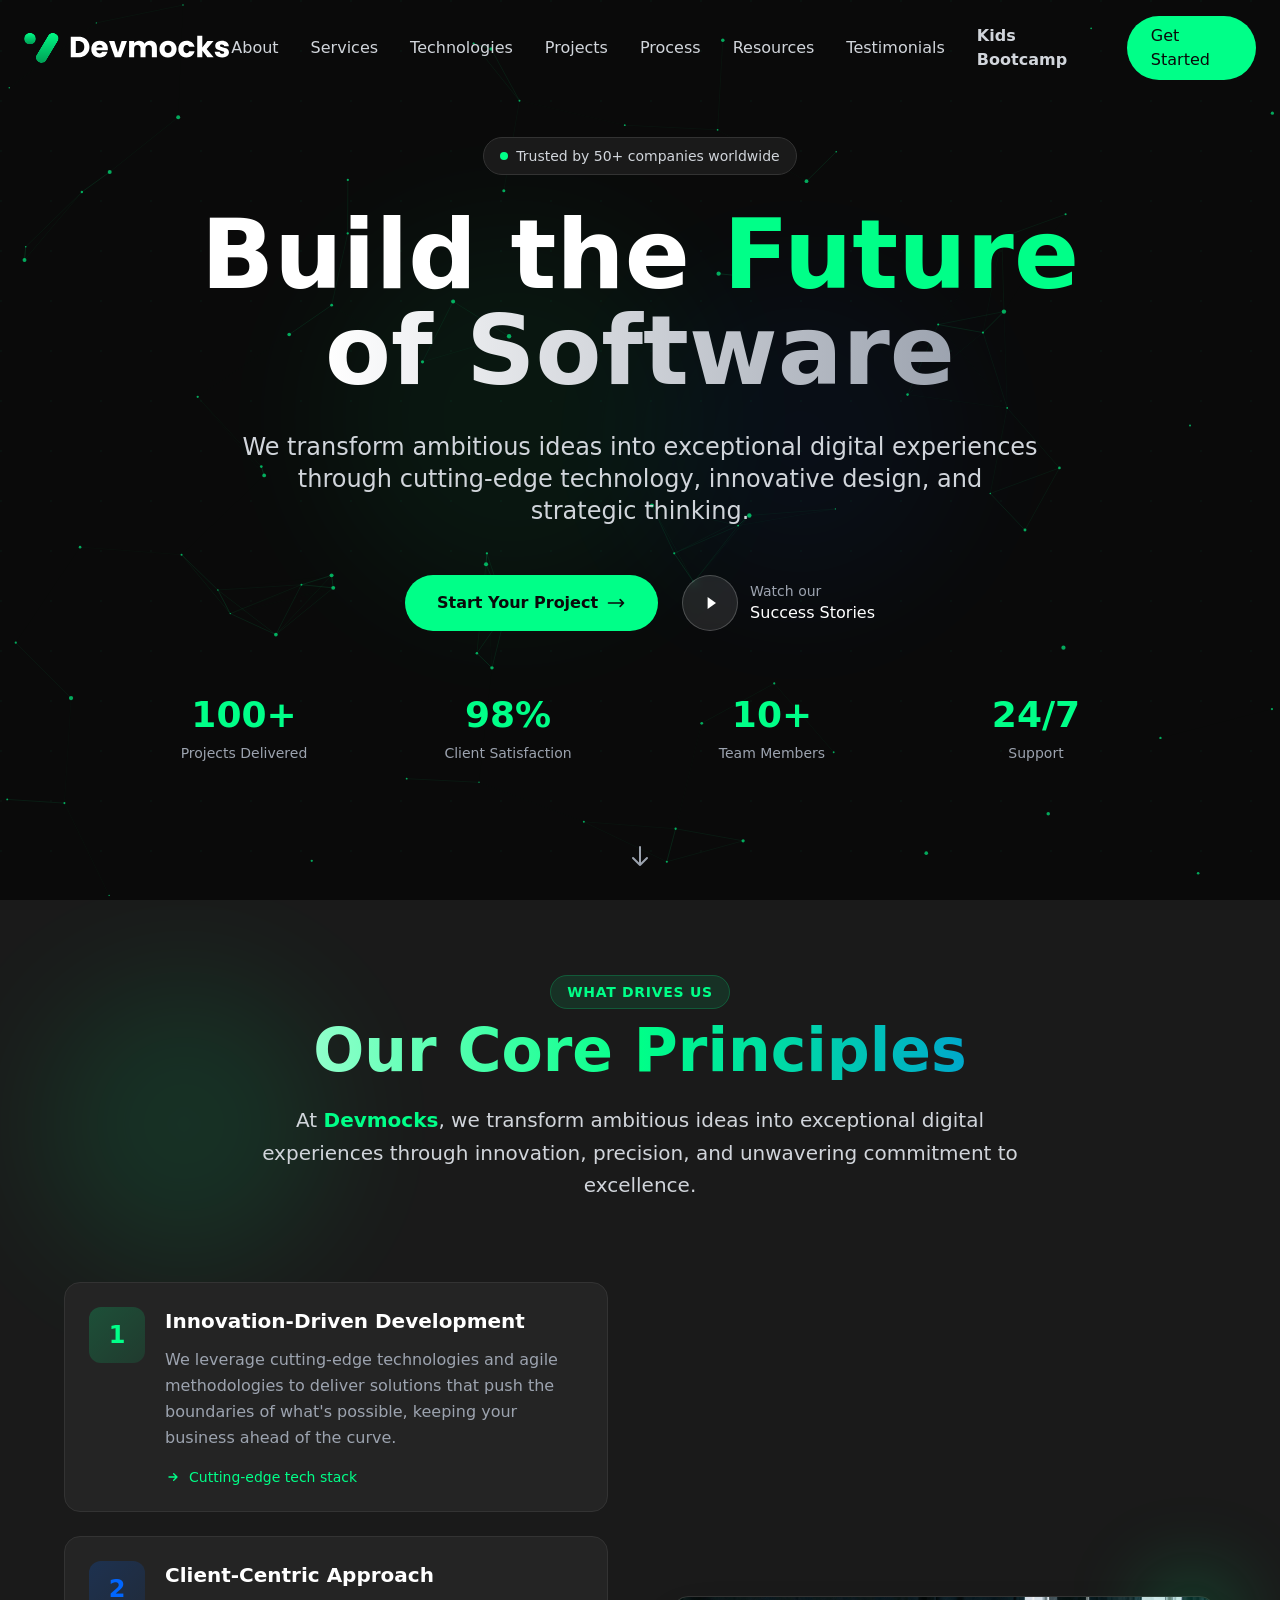
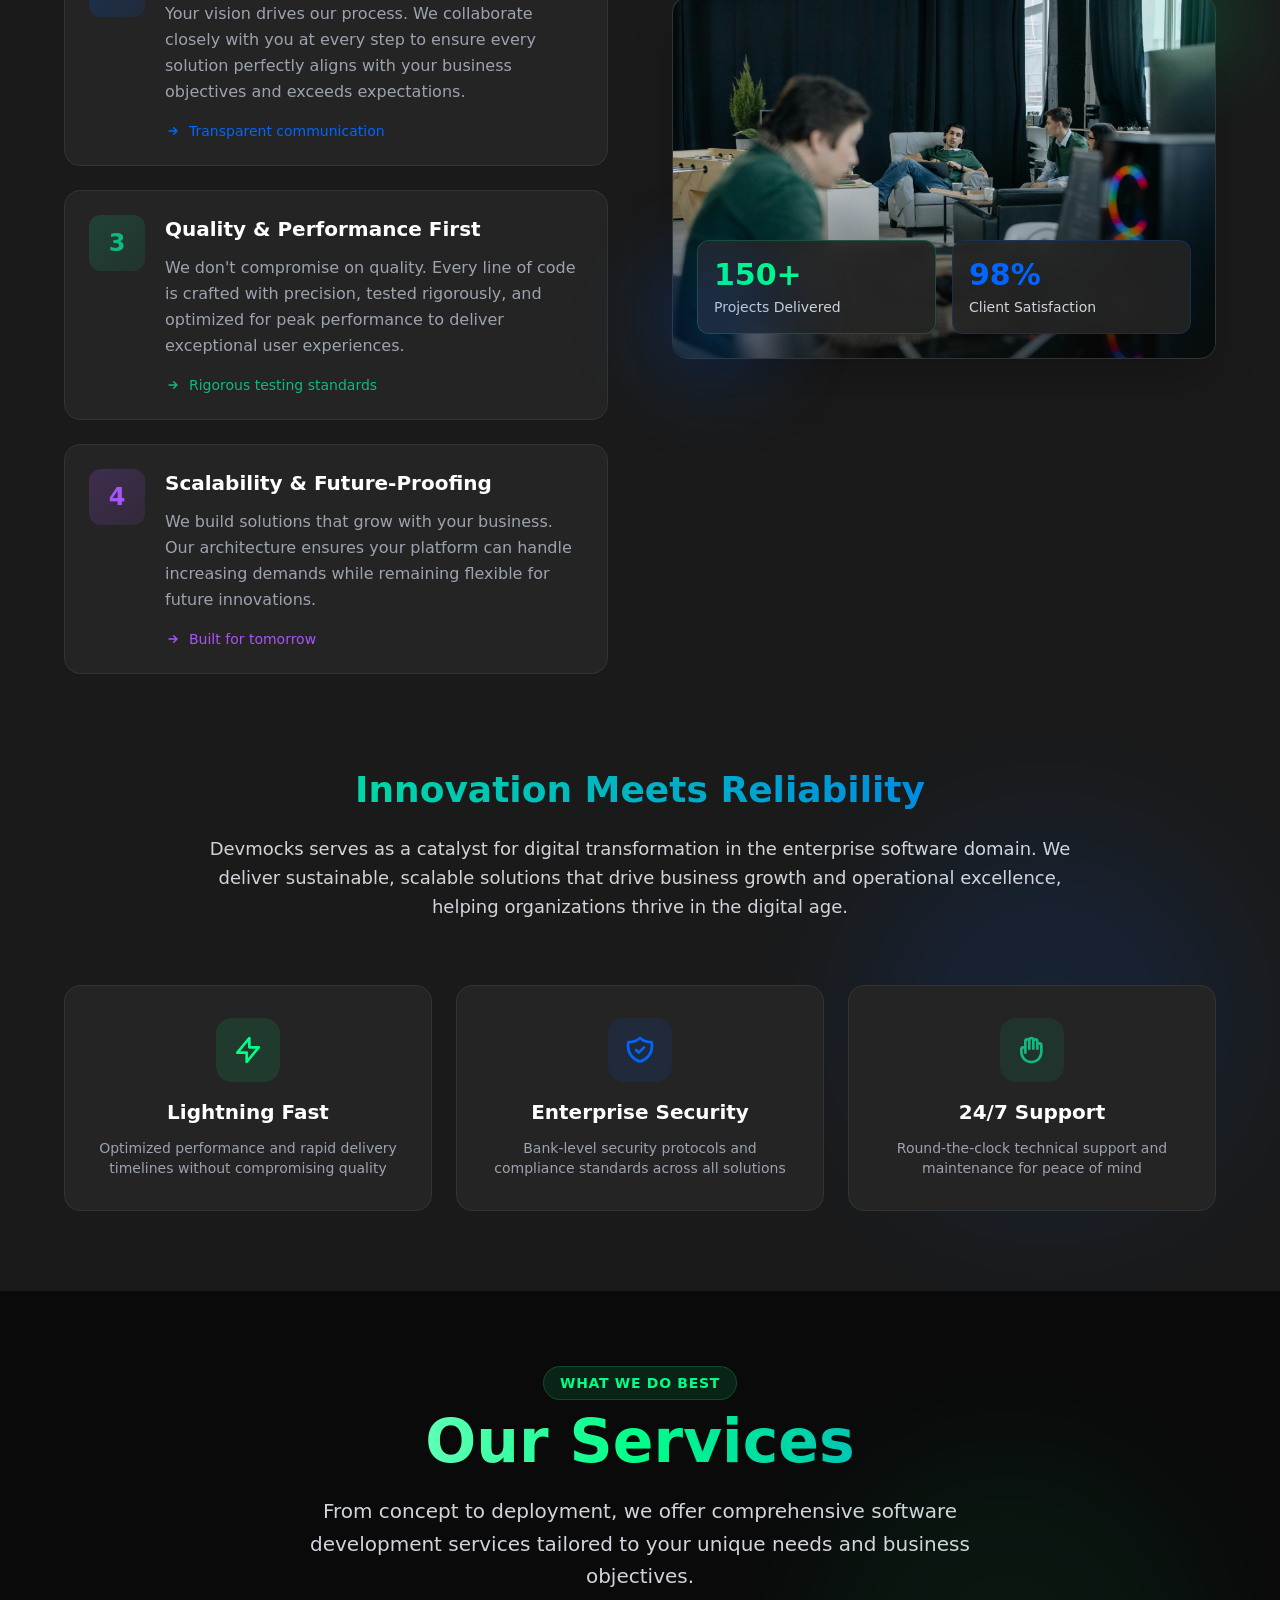
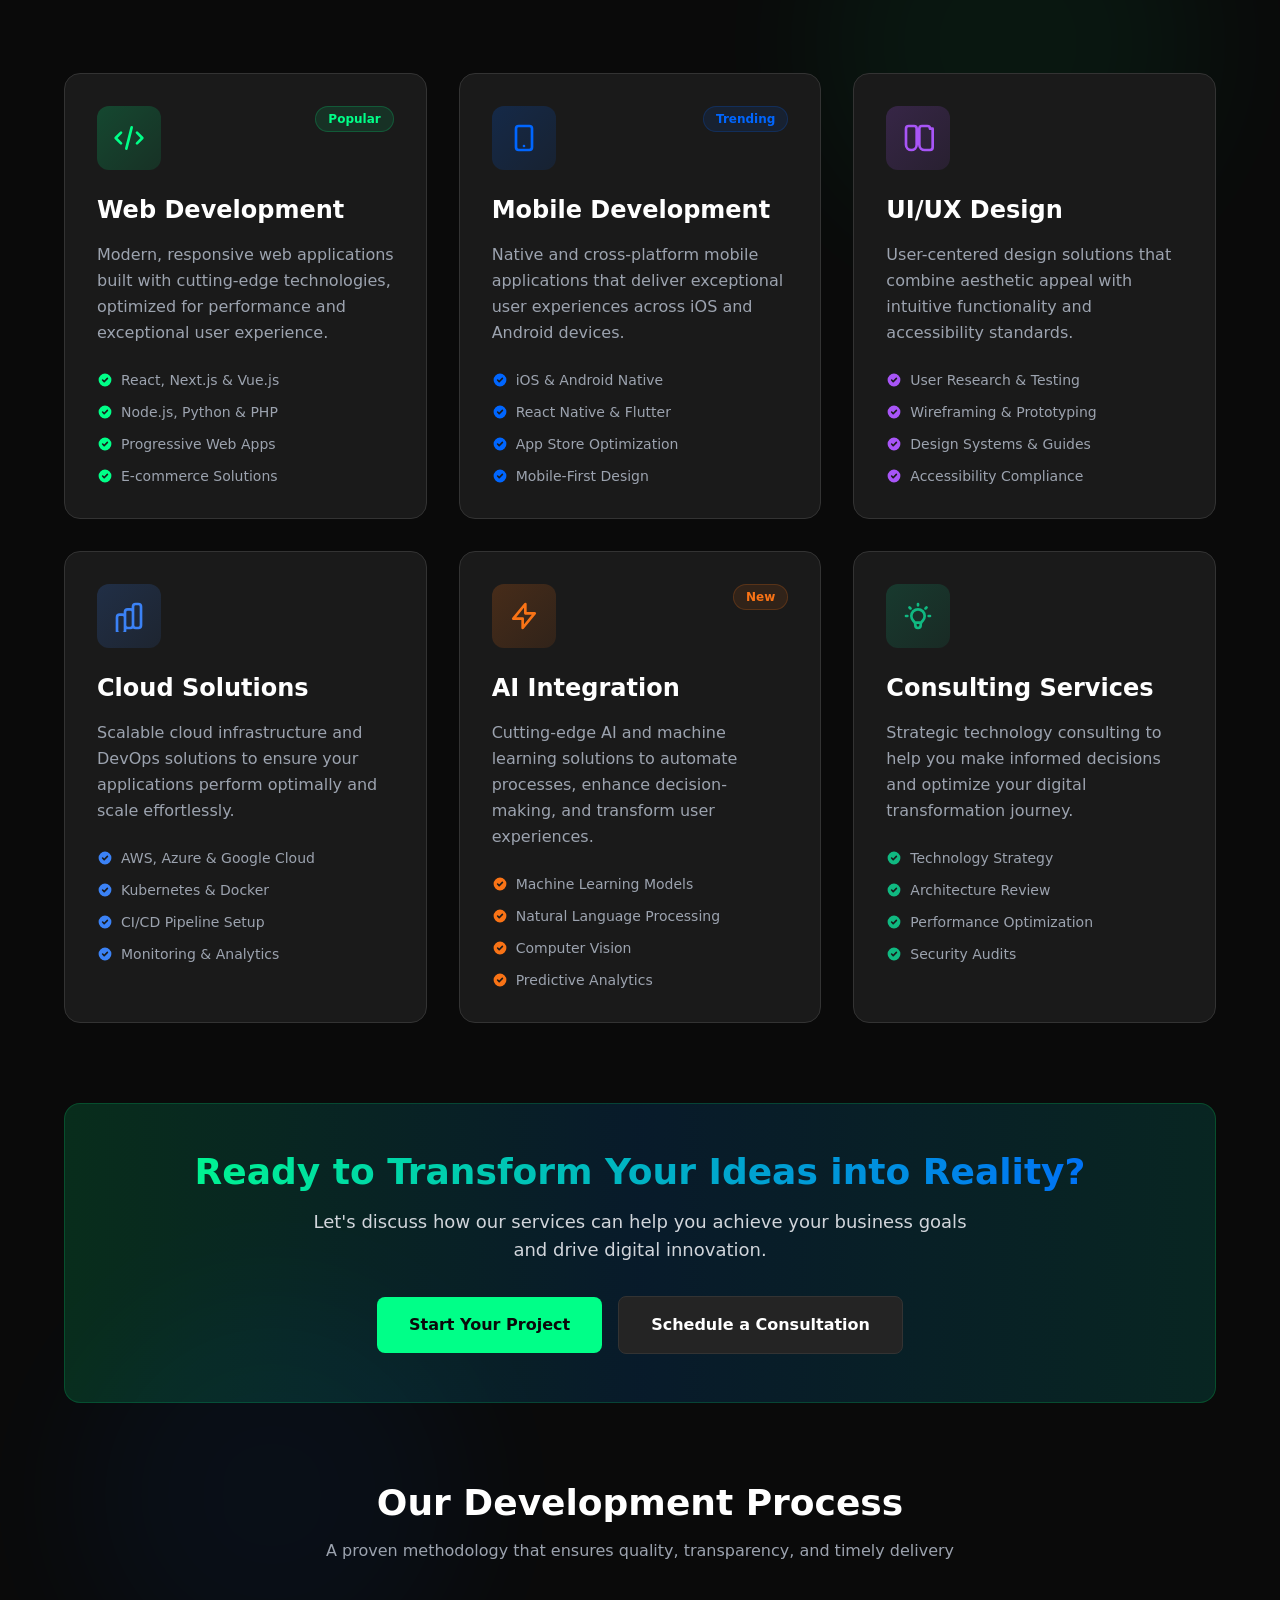
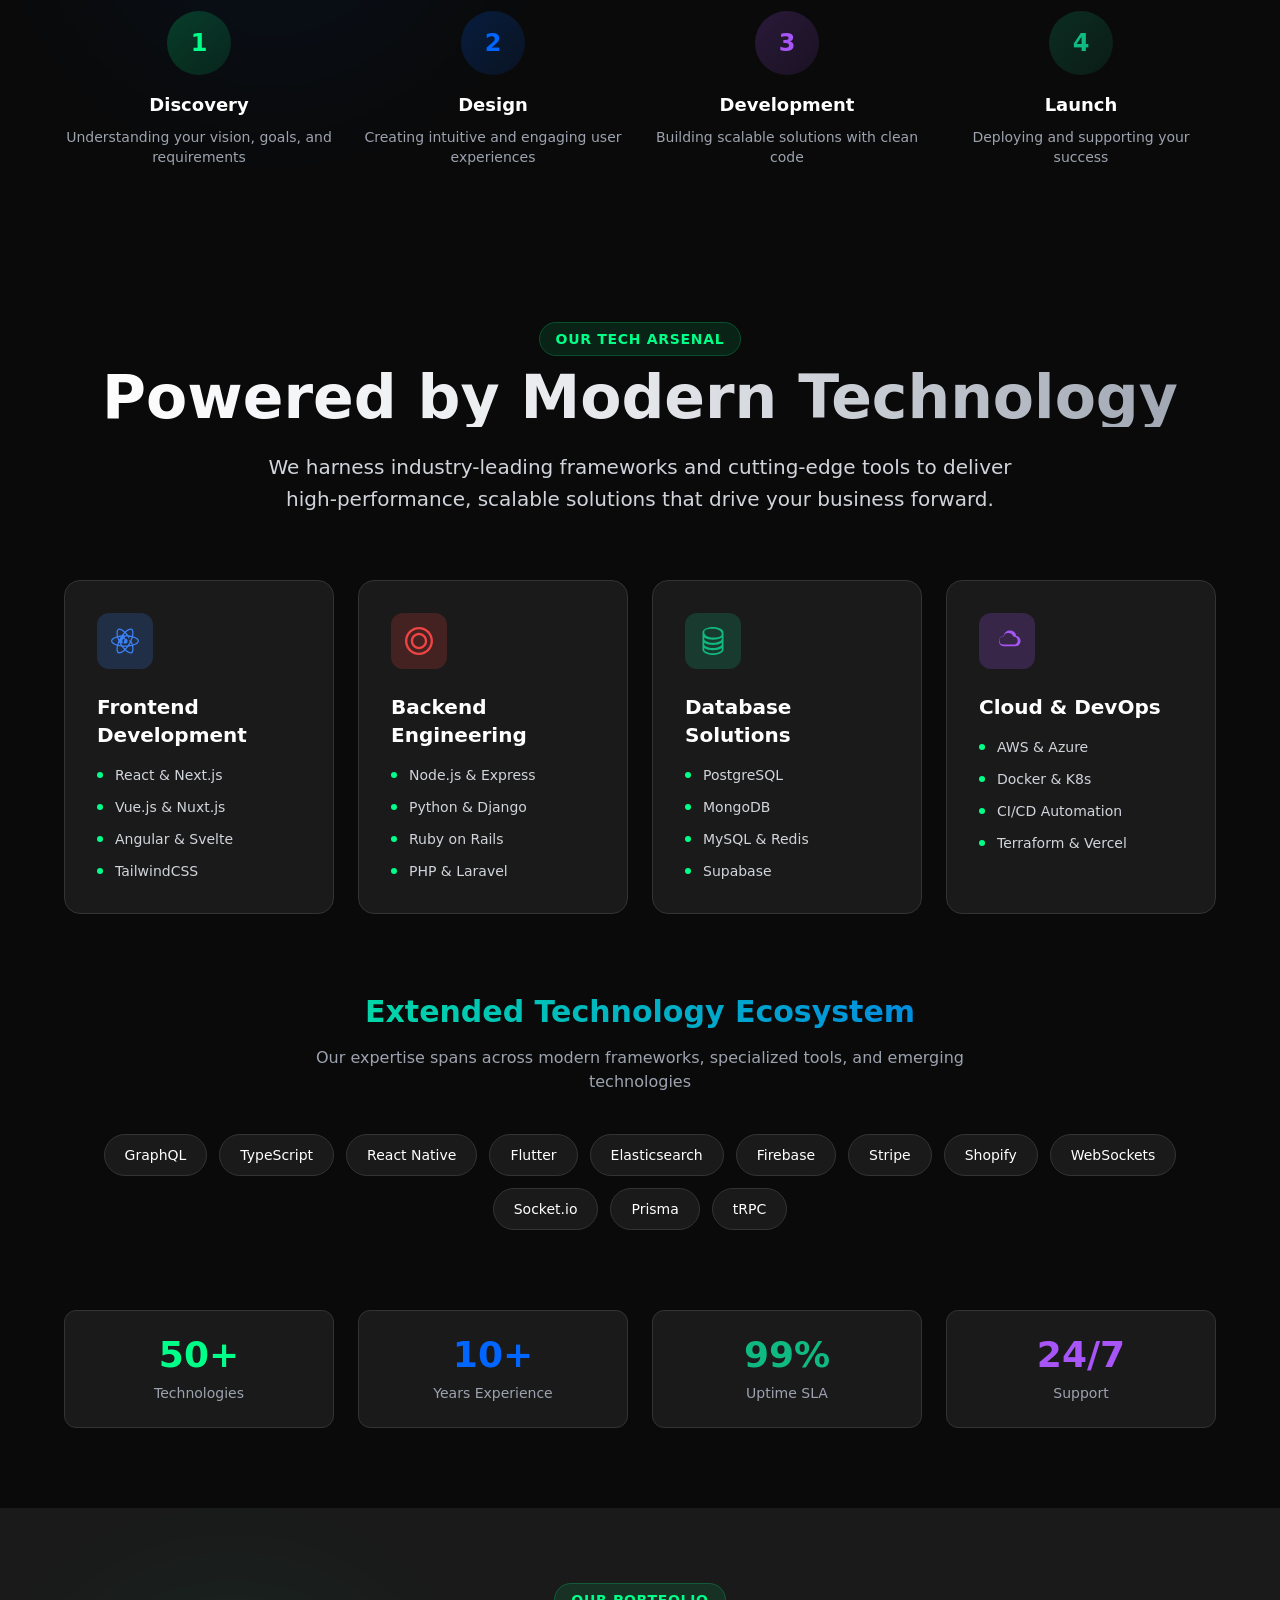
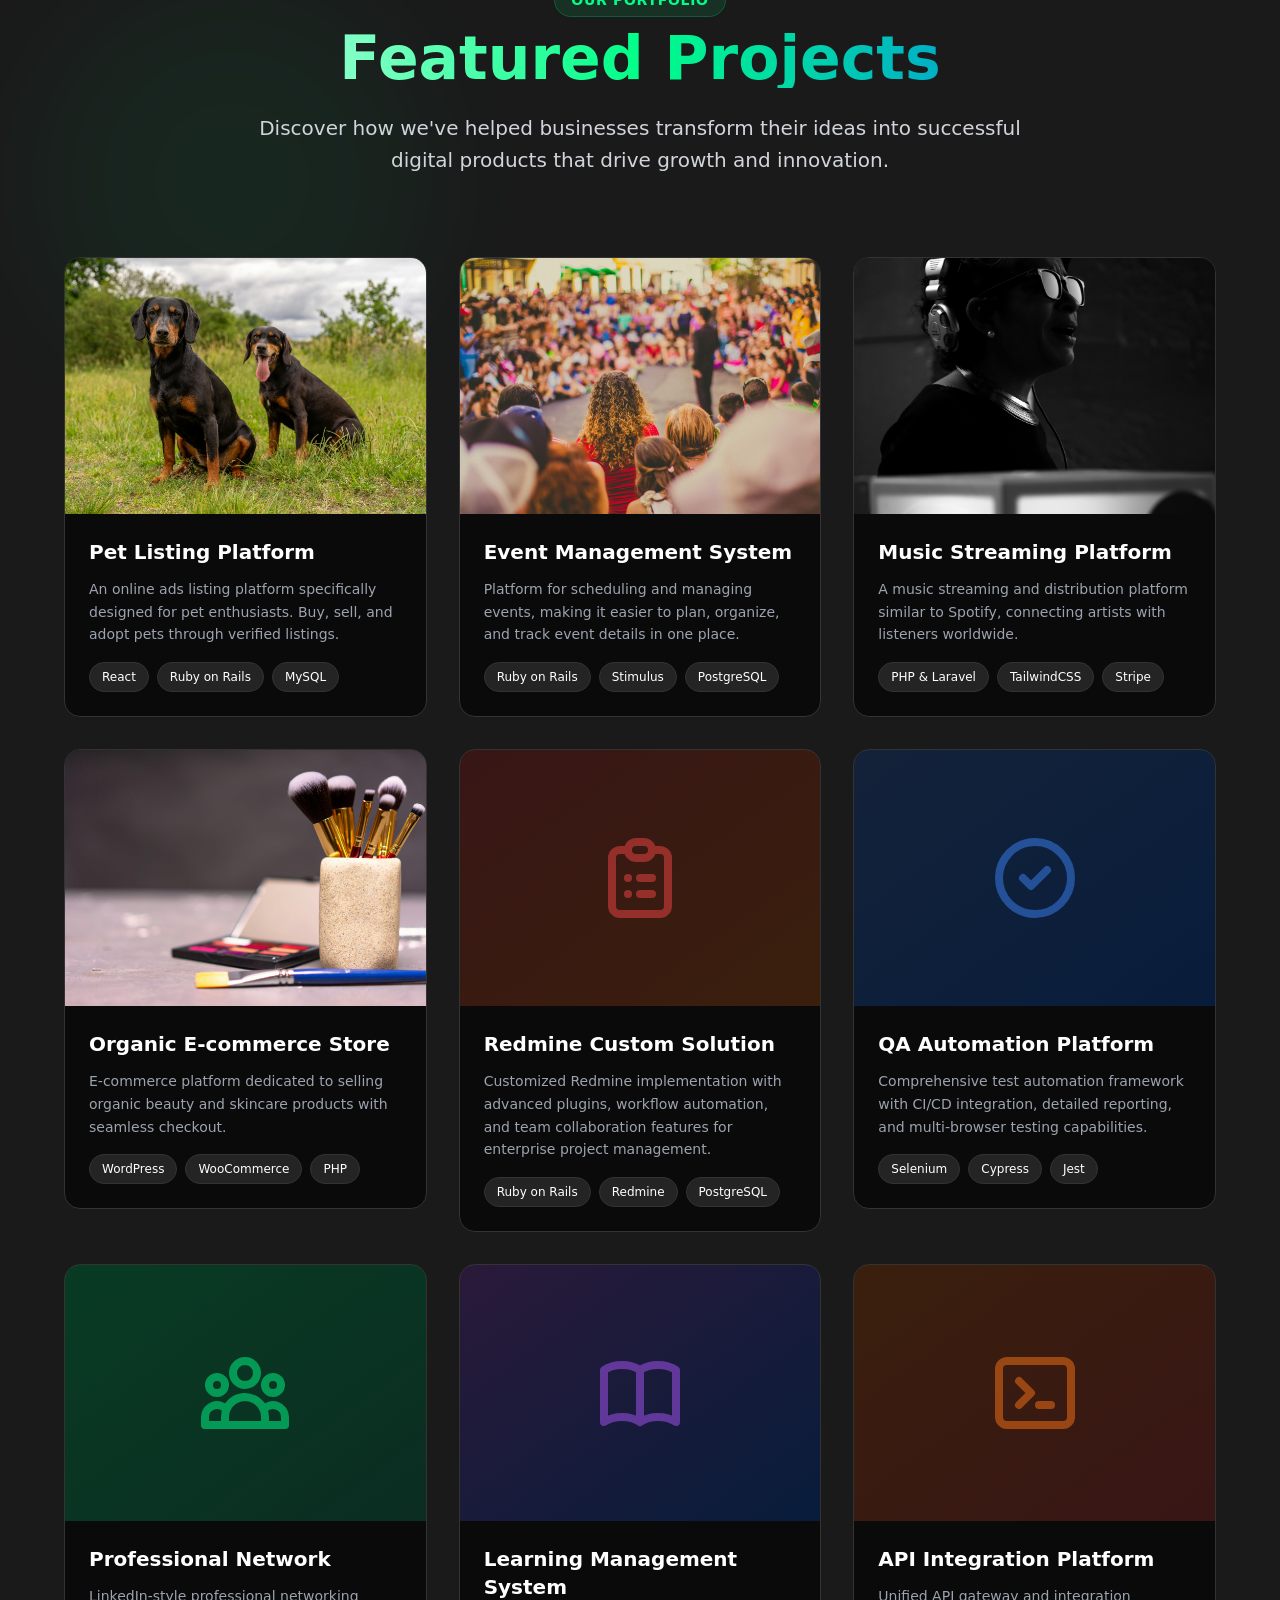
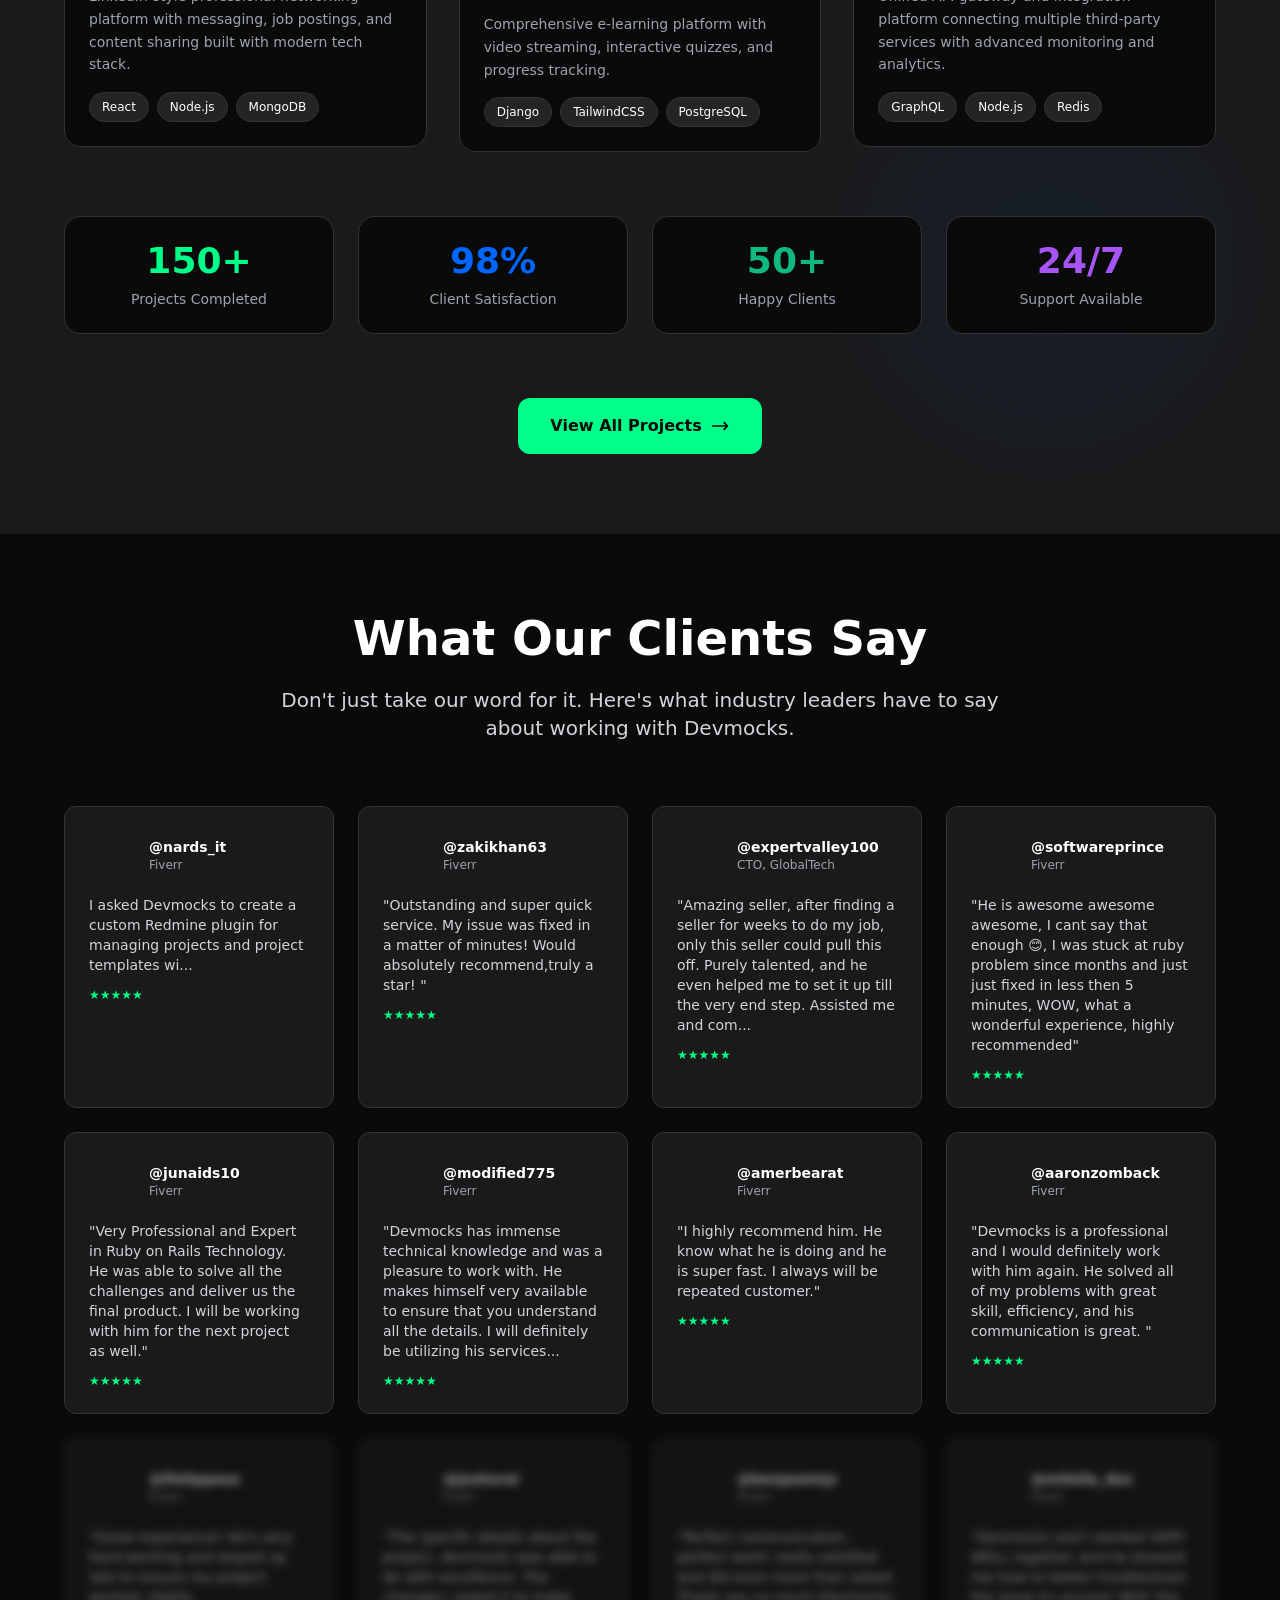
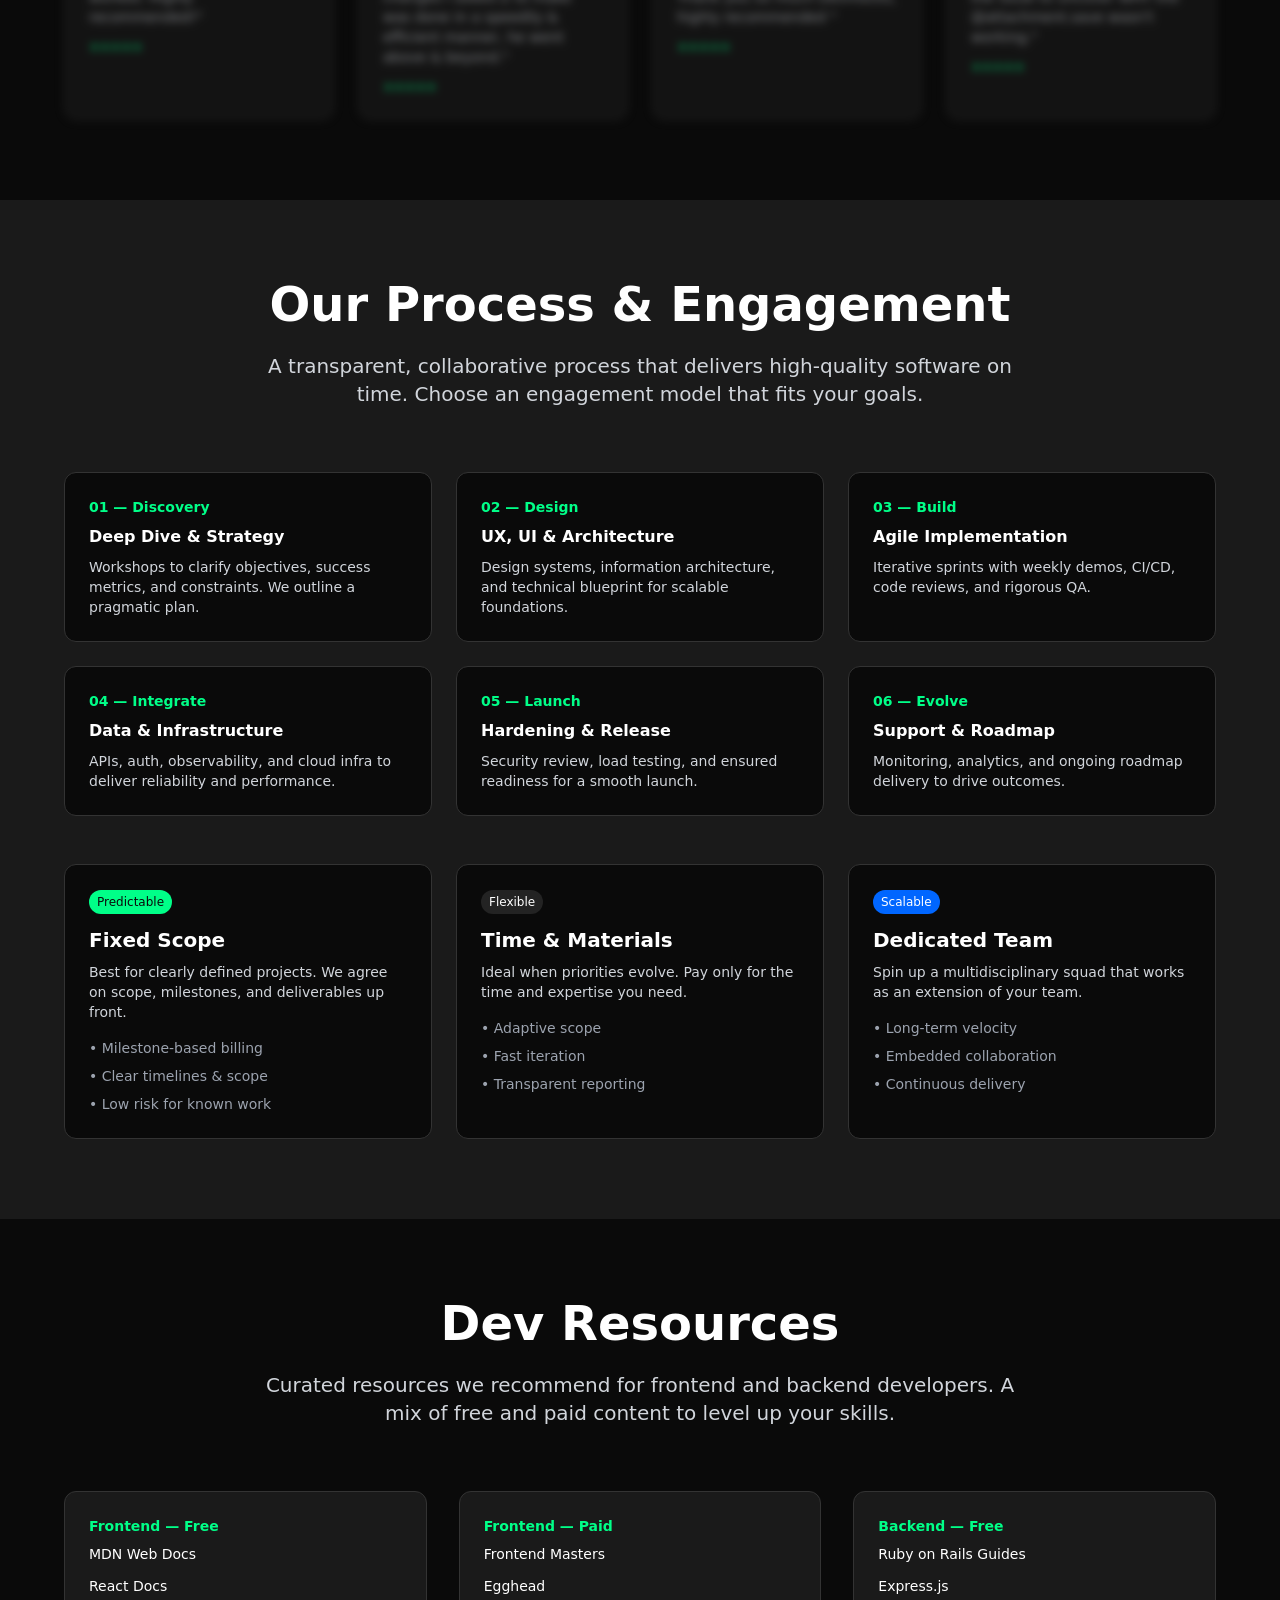
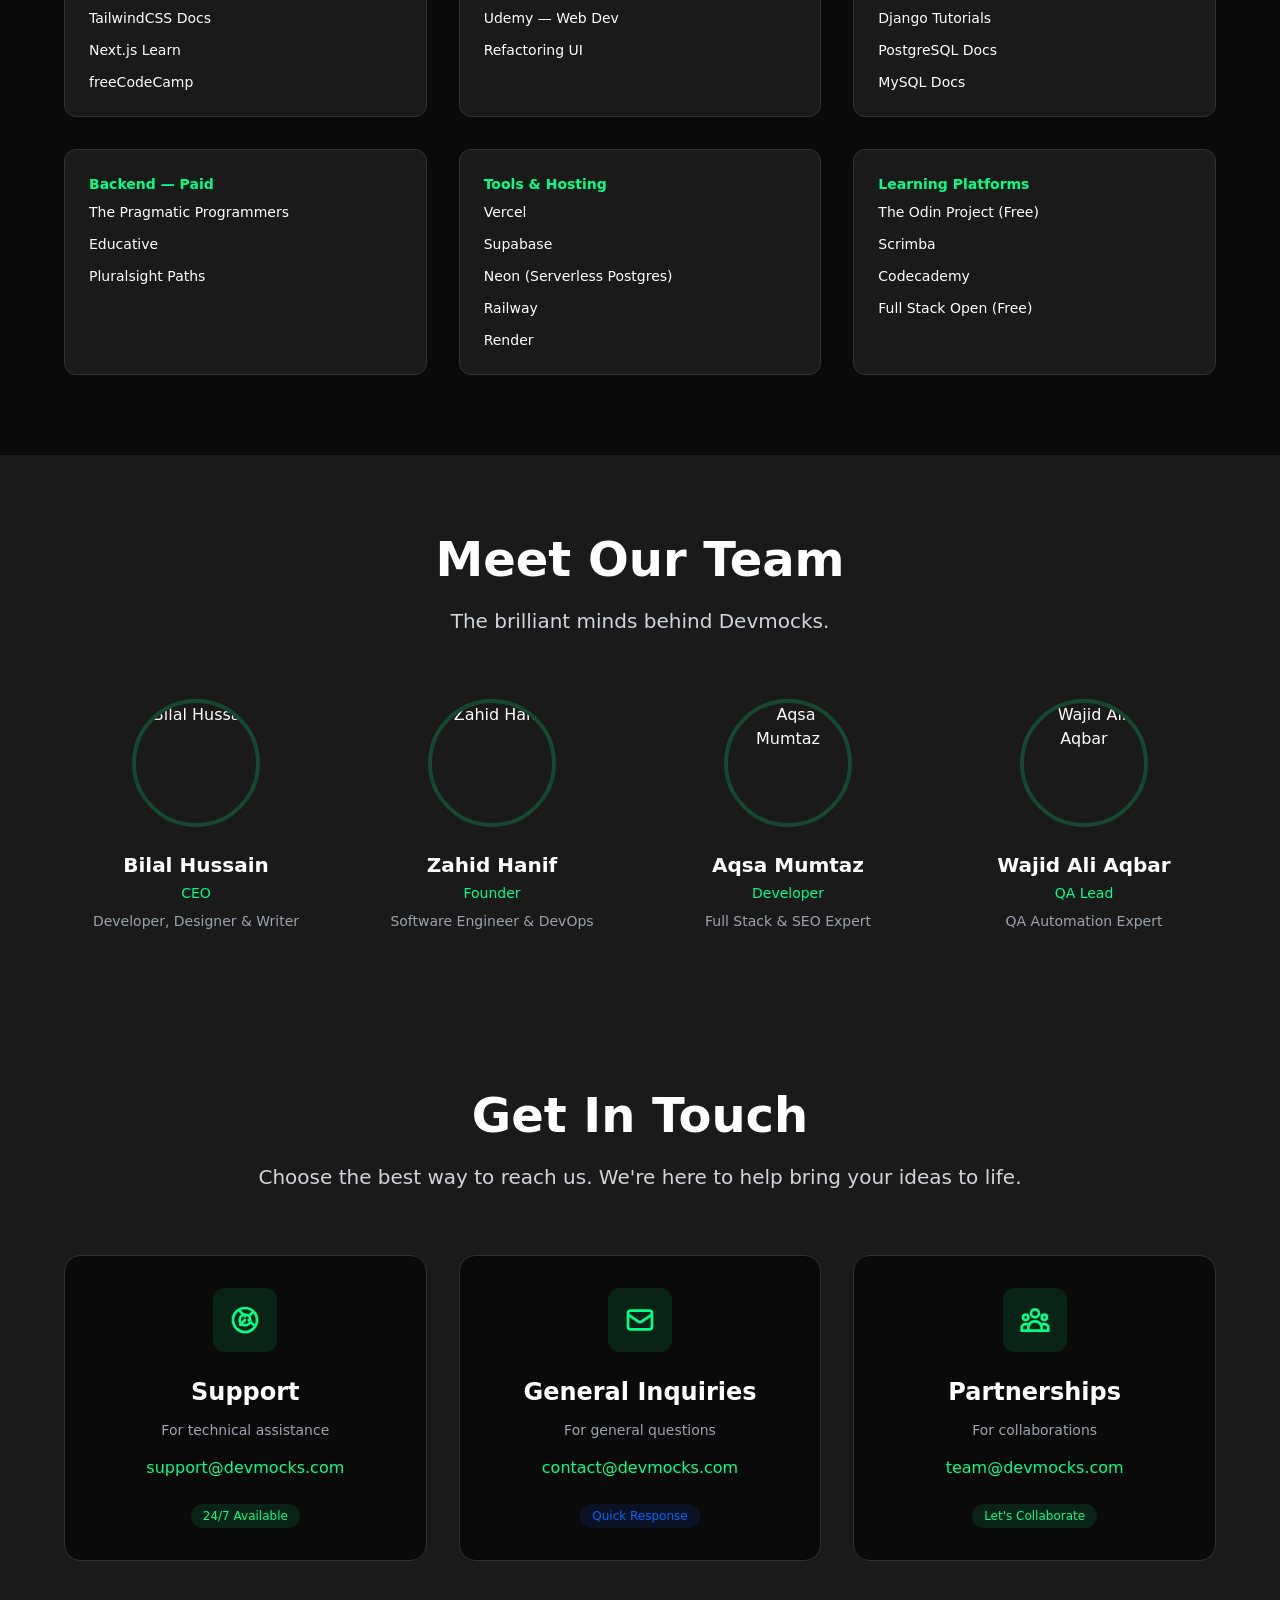
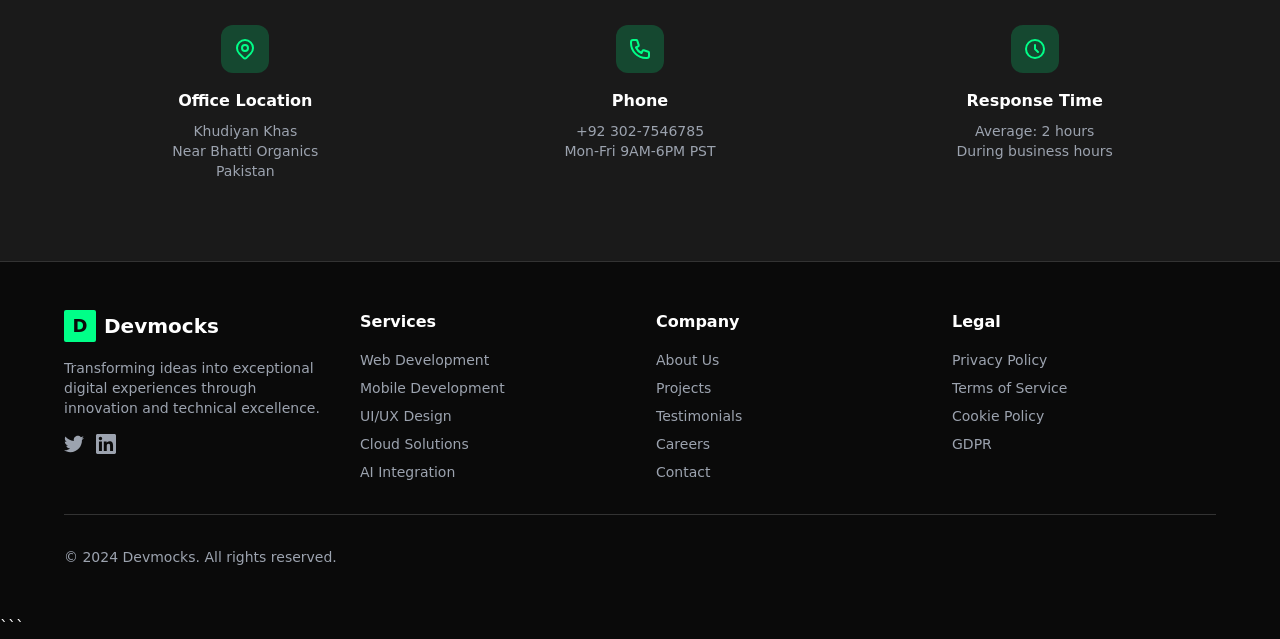
==== commit 0c3cf0f8: "added missing photos" ====
--- a/index.html
+++ b/index.html
@@ -2501,7 +2501,7 @@
               <div class="grid md:grid-cols-2 lg:grid-cols-4 gap-8">
                   <div class="text-center group">
                       <div class="mb-6 relative inline-block">
-                          <img src="https://media.licdn.com/dms/image/v2/D4D03AQGOkqQ_E5hefA/profile-displayphoto-scale_200_200/B4DZq62qVhJEAY-/0/1764071494708?e=1765411200&v=beta&t=5FNh3r-VjAlW_49b6c-dkjbe83bLo-HXX9zB3L0cVrg" alt="Bilal Hussain" class="w-32 h-32 rounded-full mx-auto border-4 border-primary/20 group-hover:border-primary transition-all">
+                          <img src="https://fiverr-res.cloudinary.com/image/upload/f_auto,q_auto,t_profile_original/v1/attachments/profile/photo/44b30eb0a1846636a3bd2dc1a077edc8-1770812648757/c1b7d8d2-388d-4e47-be39-5c7f6306f763.png" alt="Bilal Hussain" class="w-32 h-32 rounded-full mx-auto border-4 border-primary/20 group-hover:border-primary transition-all">
                           <div class="absolute inset-0 rounded-full bg-primary/0 group-hover:bg-primary/10 transition-all"></div>
                       </div>
                       <h3 class="text-xl font-semibold mb-1">Bilal Hussain</h3>
@@ -2531,7 +2531,7 @@
 
                   <div class="text-center group">
                       <div class="mb-6 relative inline-block">
-                          <img src="https://media.licdn.com/dms/image/v2/C4D03AQG9GBASdWA4yA/profile-displayphoto-shrink_200_200/profile-displayphoto-shrink_200_200/0/1661106706761?e=1765411200&v=beta&t=ha8RO-wXSAFMFGb1TOJulfFOw1kCushGbPYGAYZP-Cc" alt="Wajid Ali Aqbar" class="w-32 h-32 rounded-full mx-auto border-4 border-primary/20 group-hover:border-primary transition-all">
+                          <img src="https://fiverr-res.cloudinary.com/image/upload/f_auto,q_auto,t_profile_original/v1/attachments/profile/photo/c4eba63ebdfb79b2d4e60753c0a020b7-1661106734114/408f4390-56ff-4edb-bee1-19e31b696e78.png" alt="Wajid Ali Aqbar" class="w-32 h-32 rounded-full mx-auto border-4 border-primary/20 group-hover:border-primary transition-all">
                           <div class="absolute inset-0 rounded-full bg-primary/0 group-hover:bg-primary/10 transition-all"></div>
                       </div>
                       <h3 class="text-xl font-semibold mb-1">Wajid Ali Aqbar</h3>
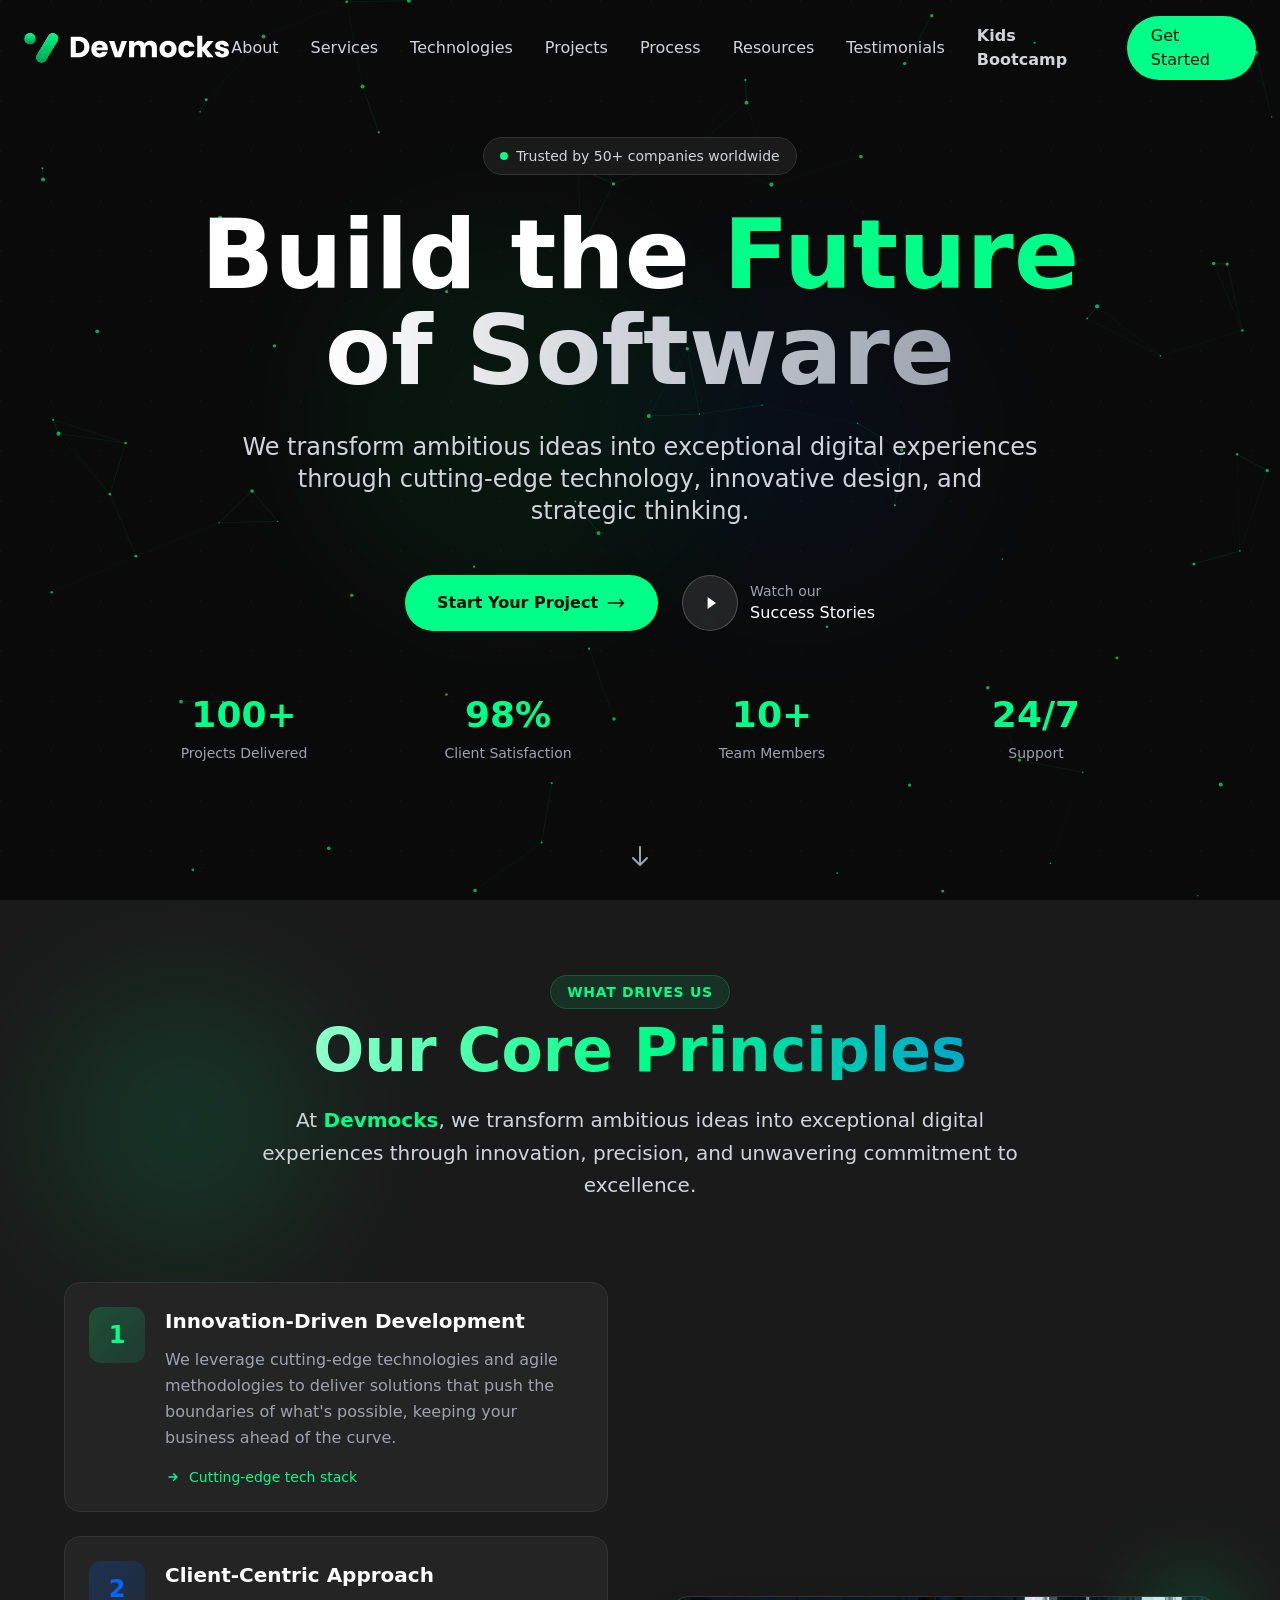
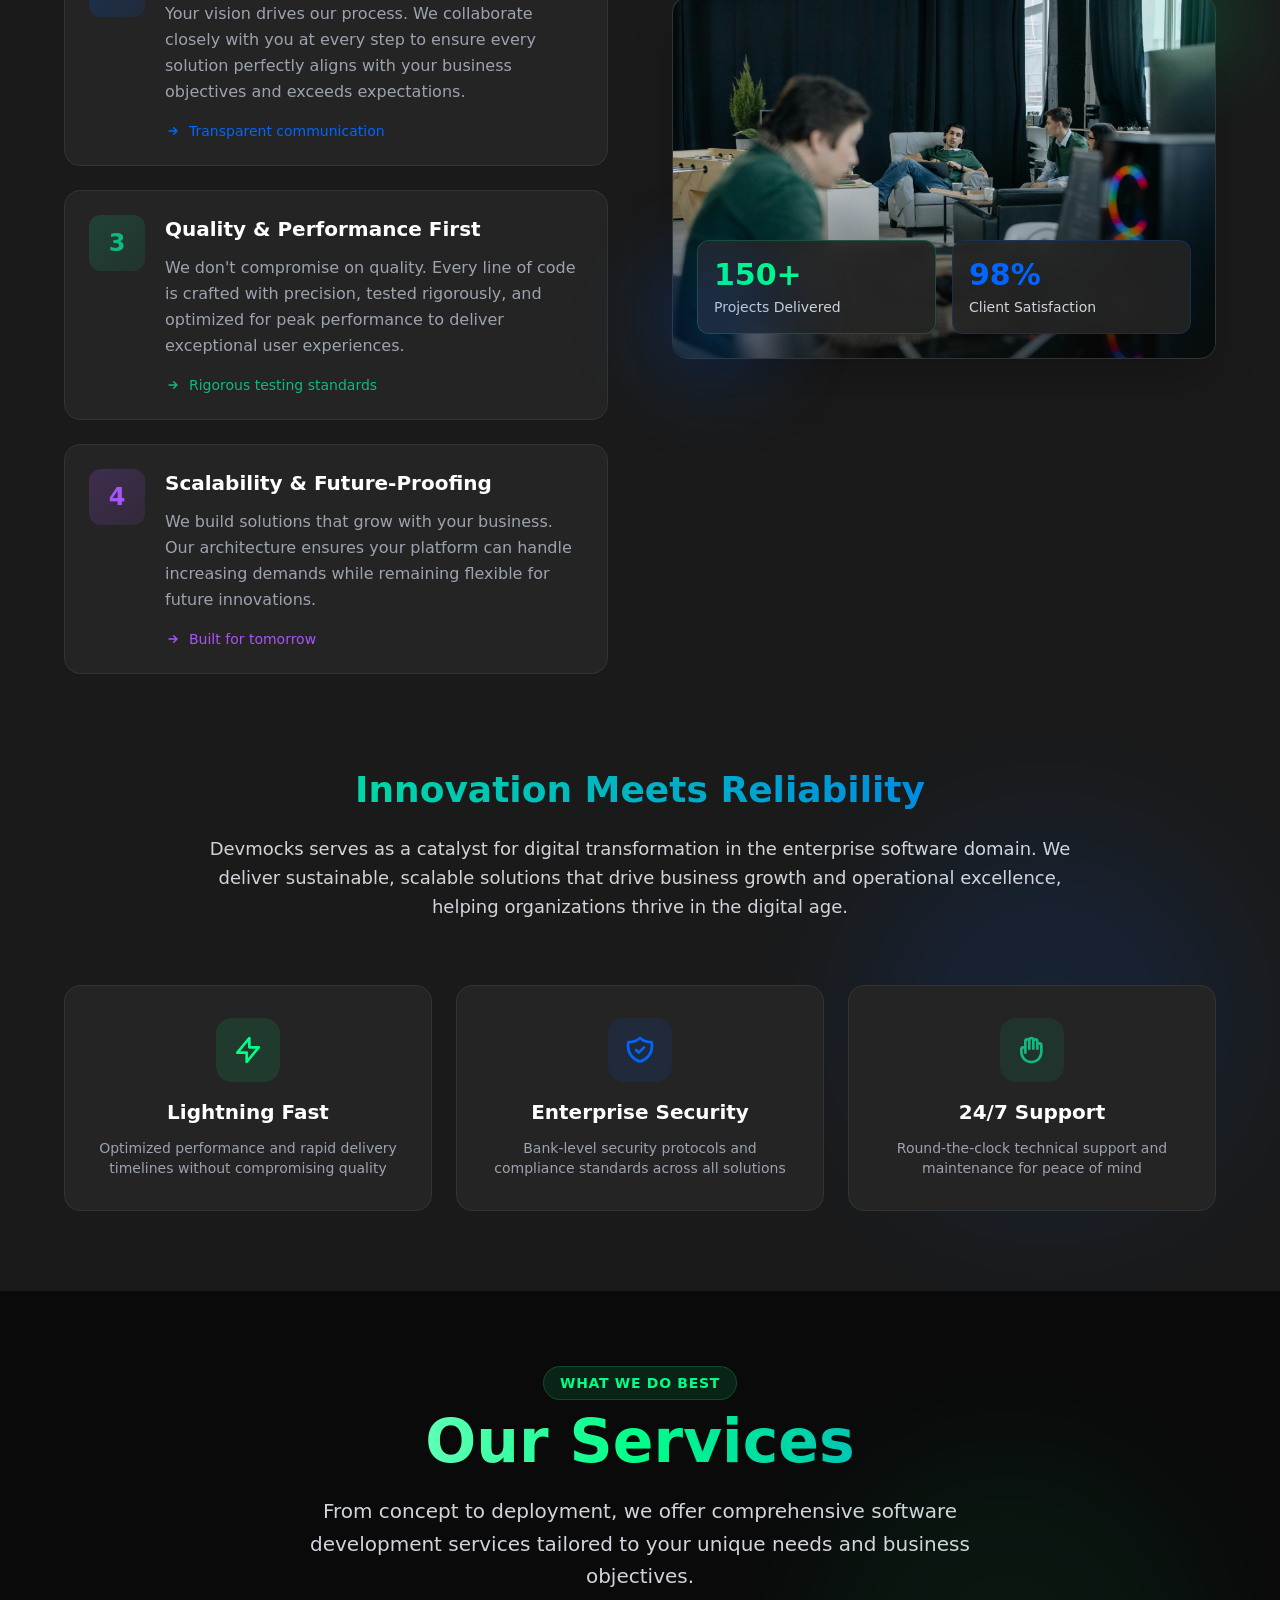
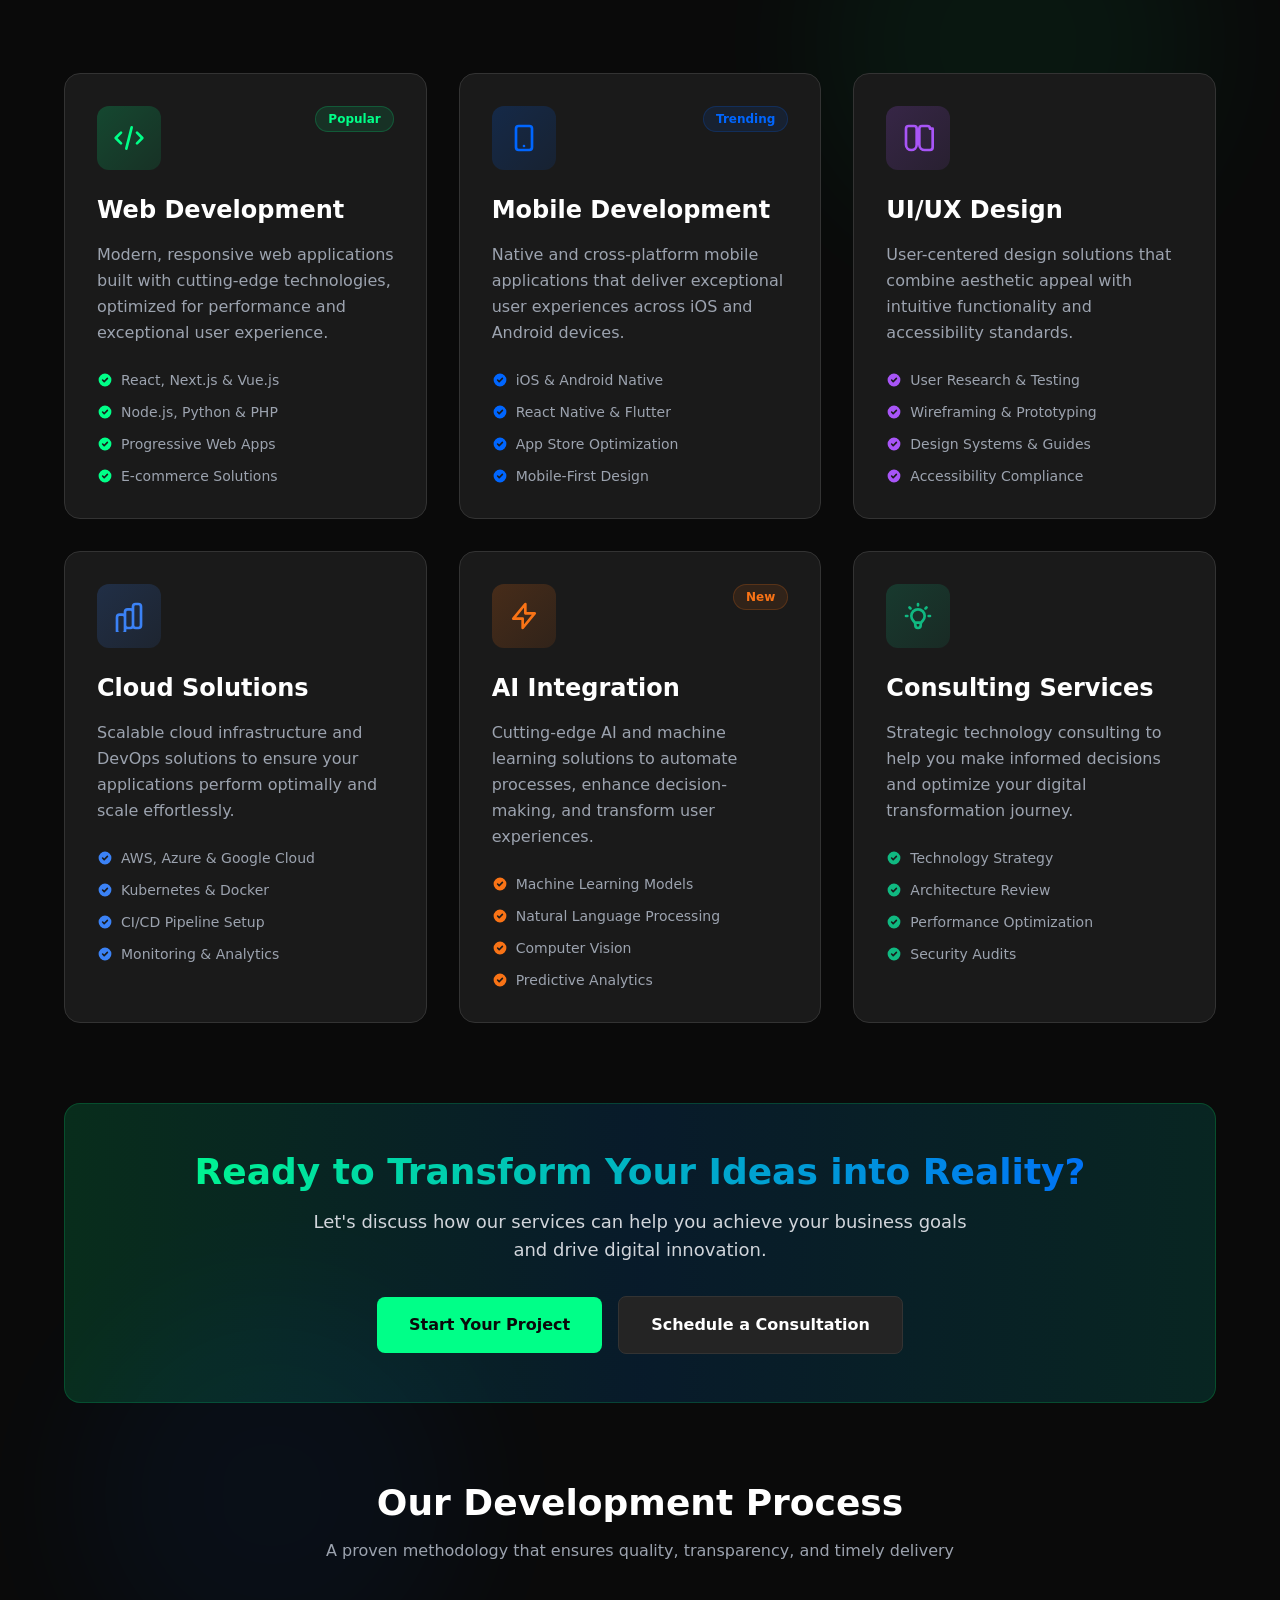
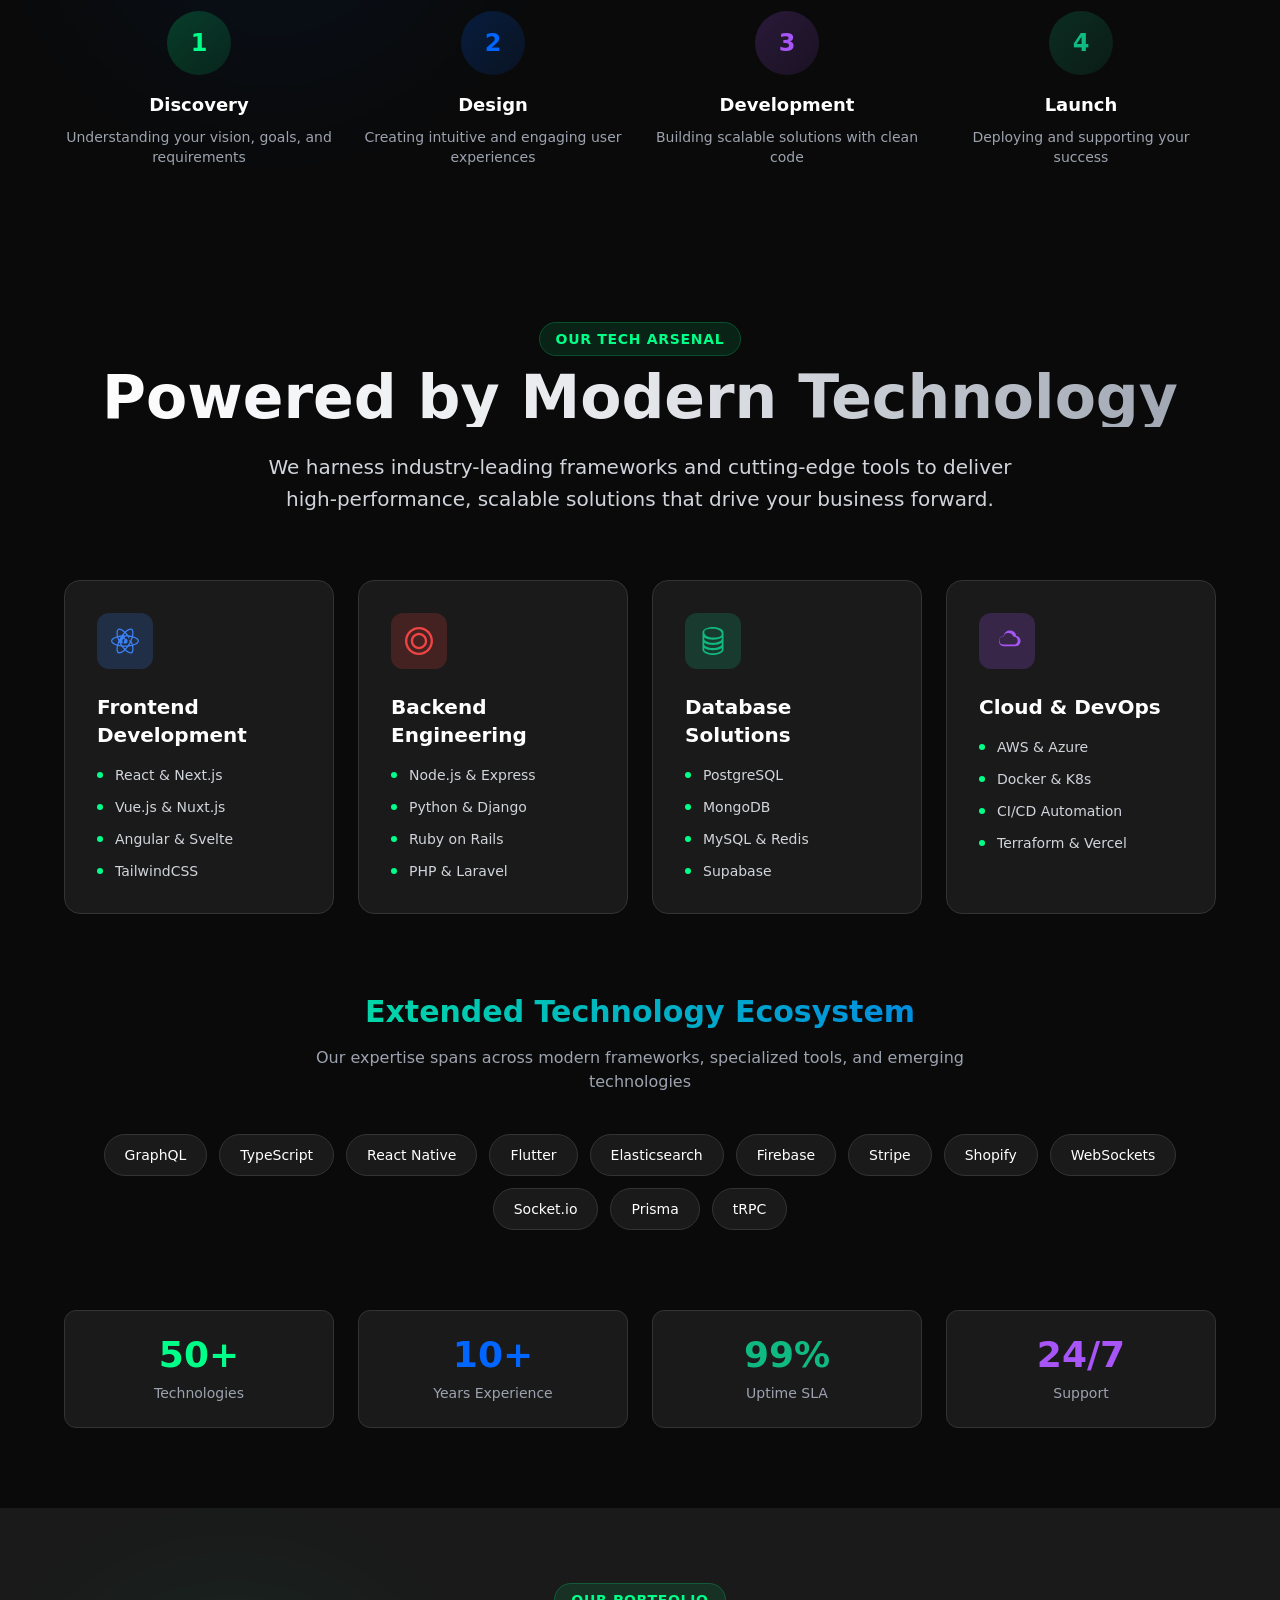
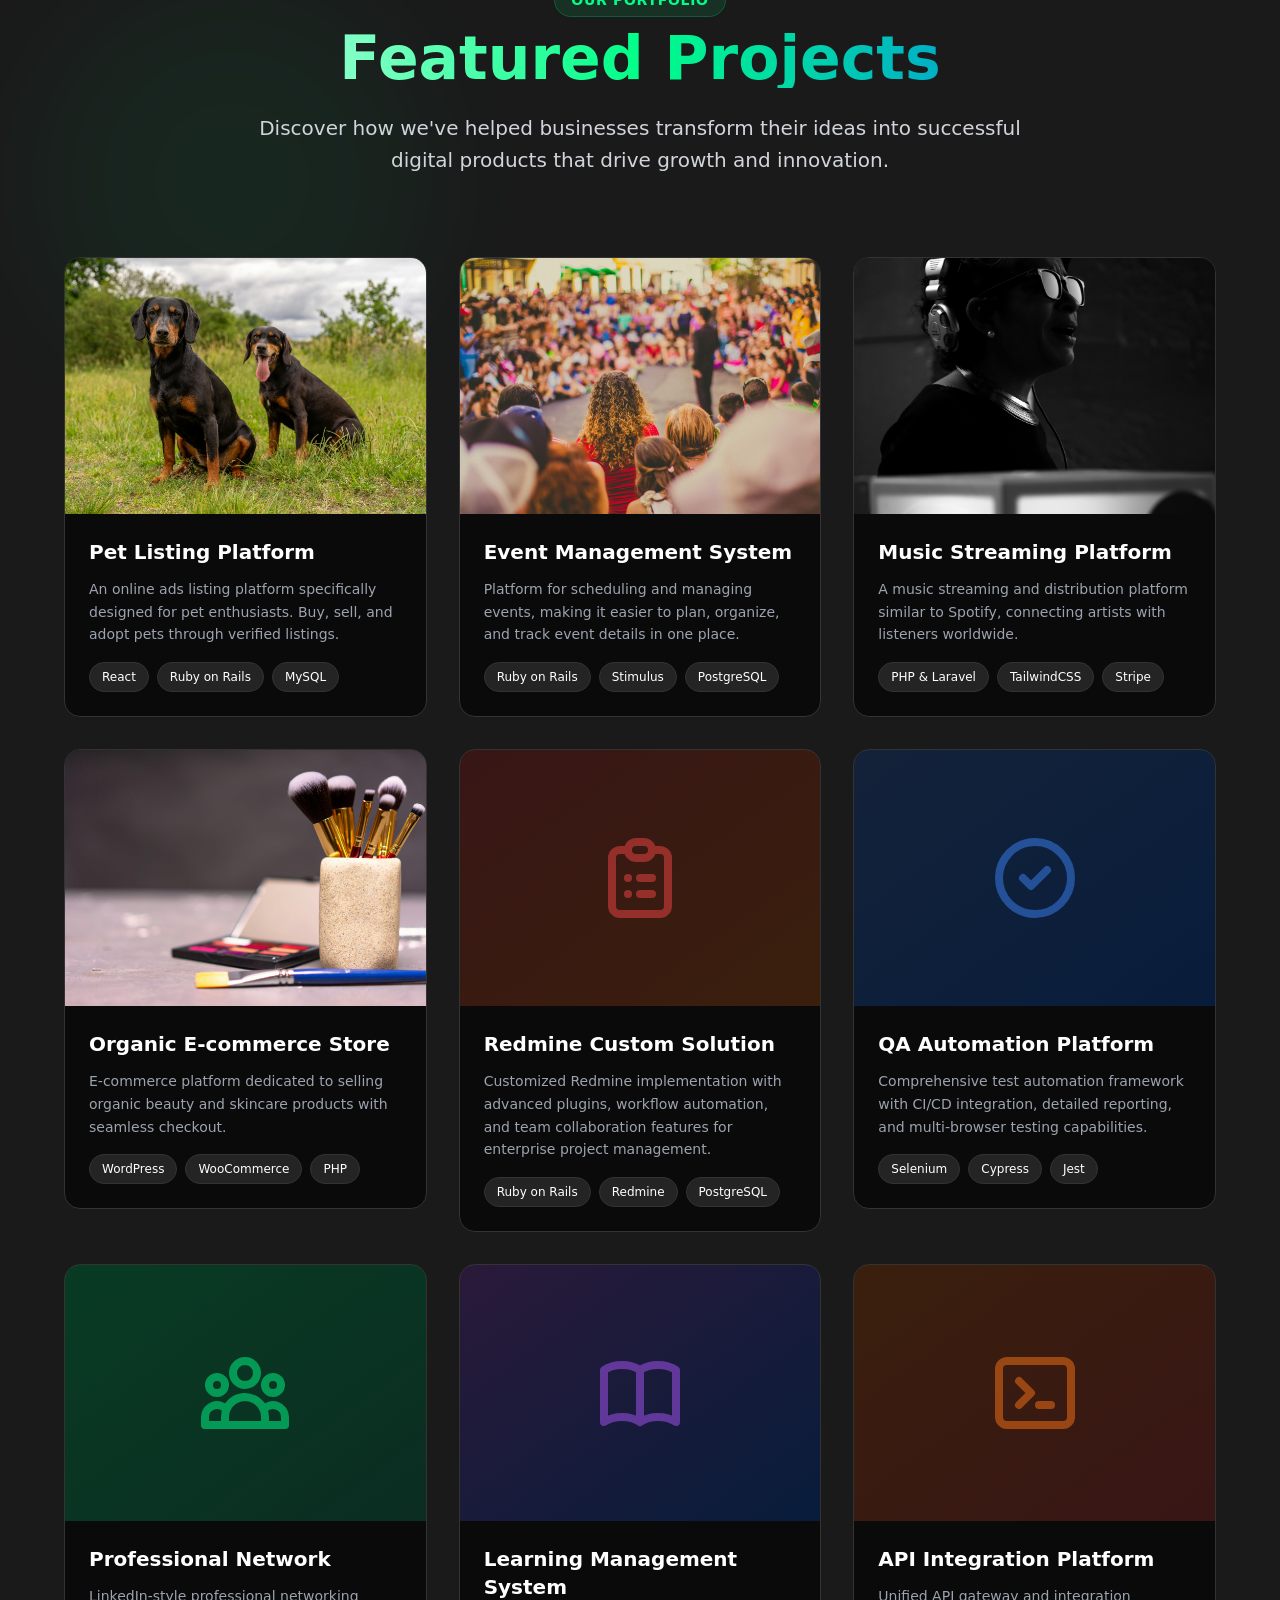
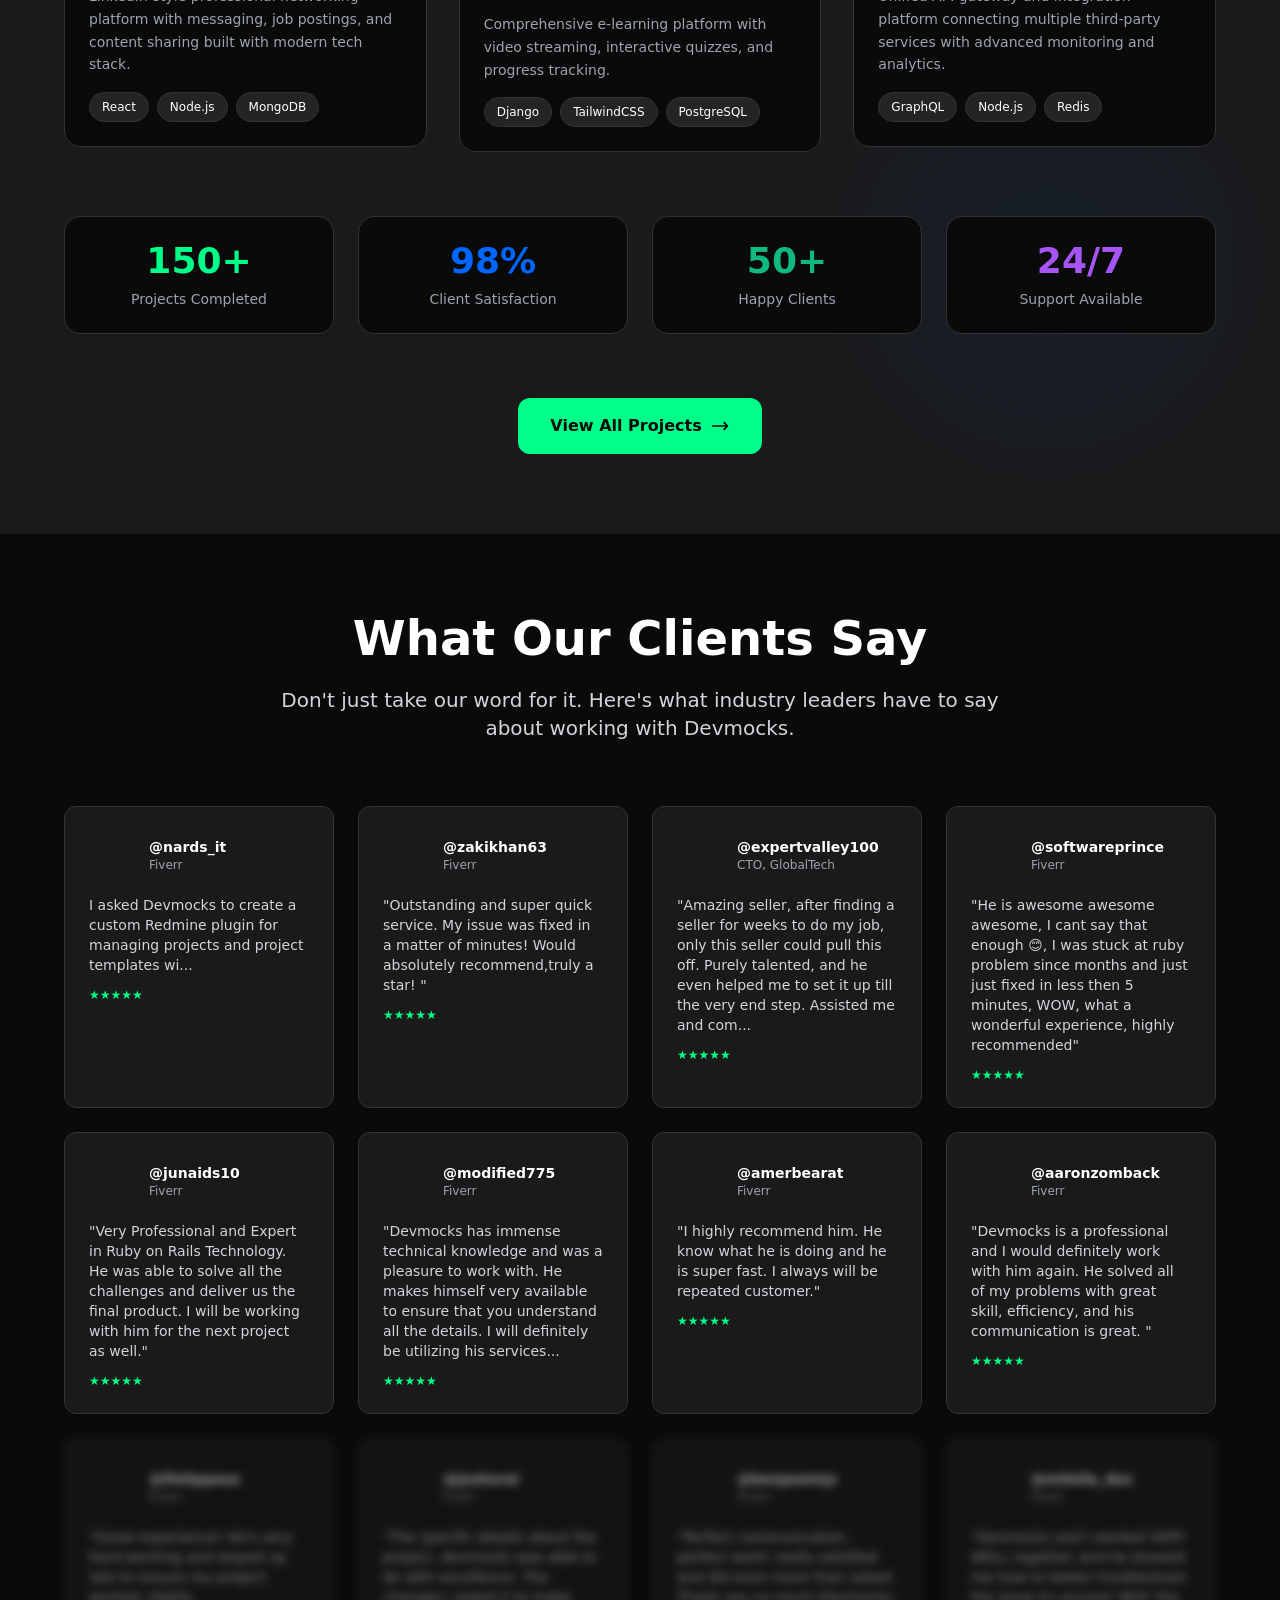
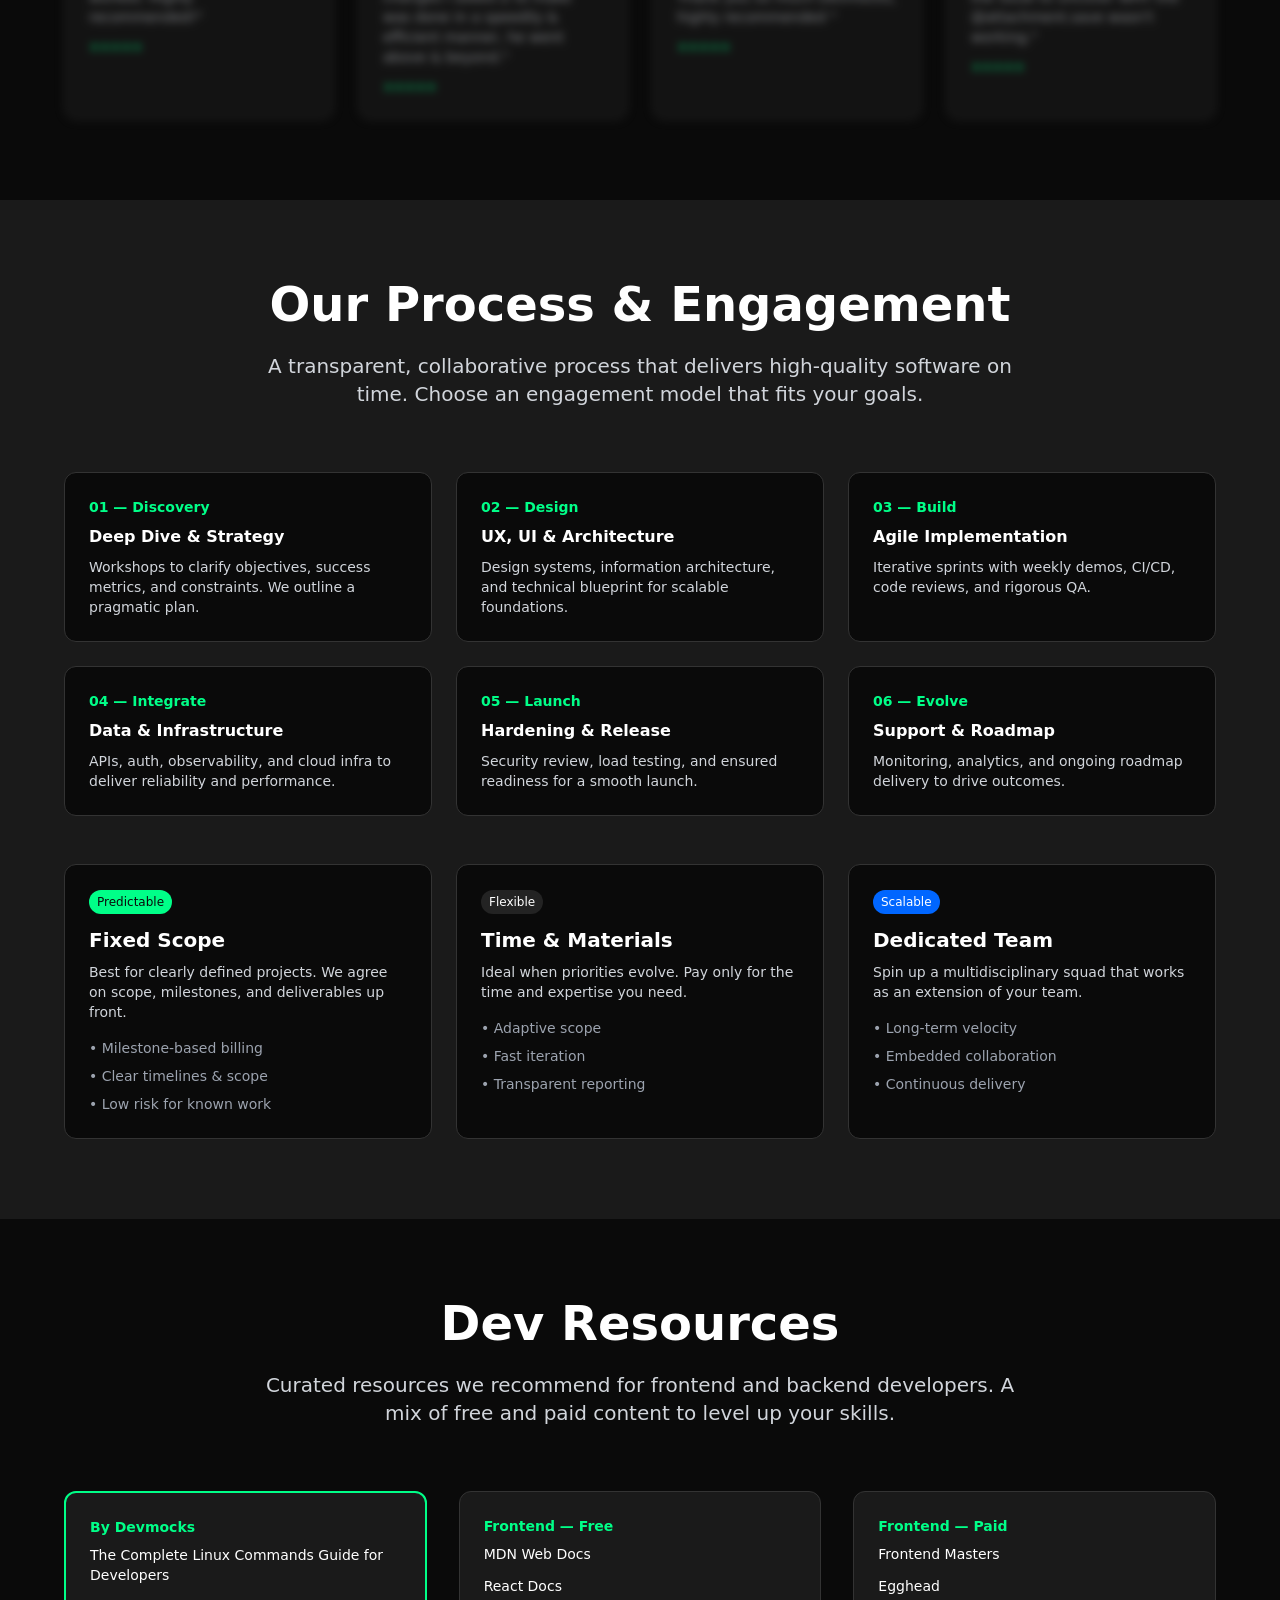
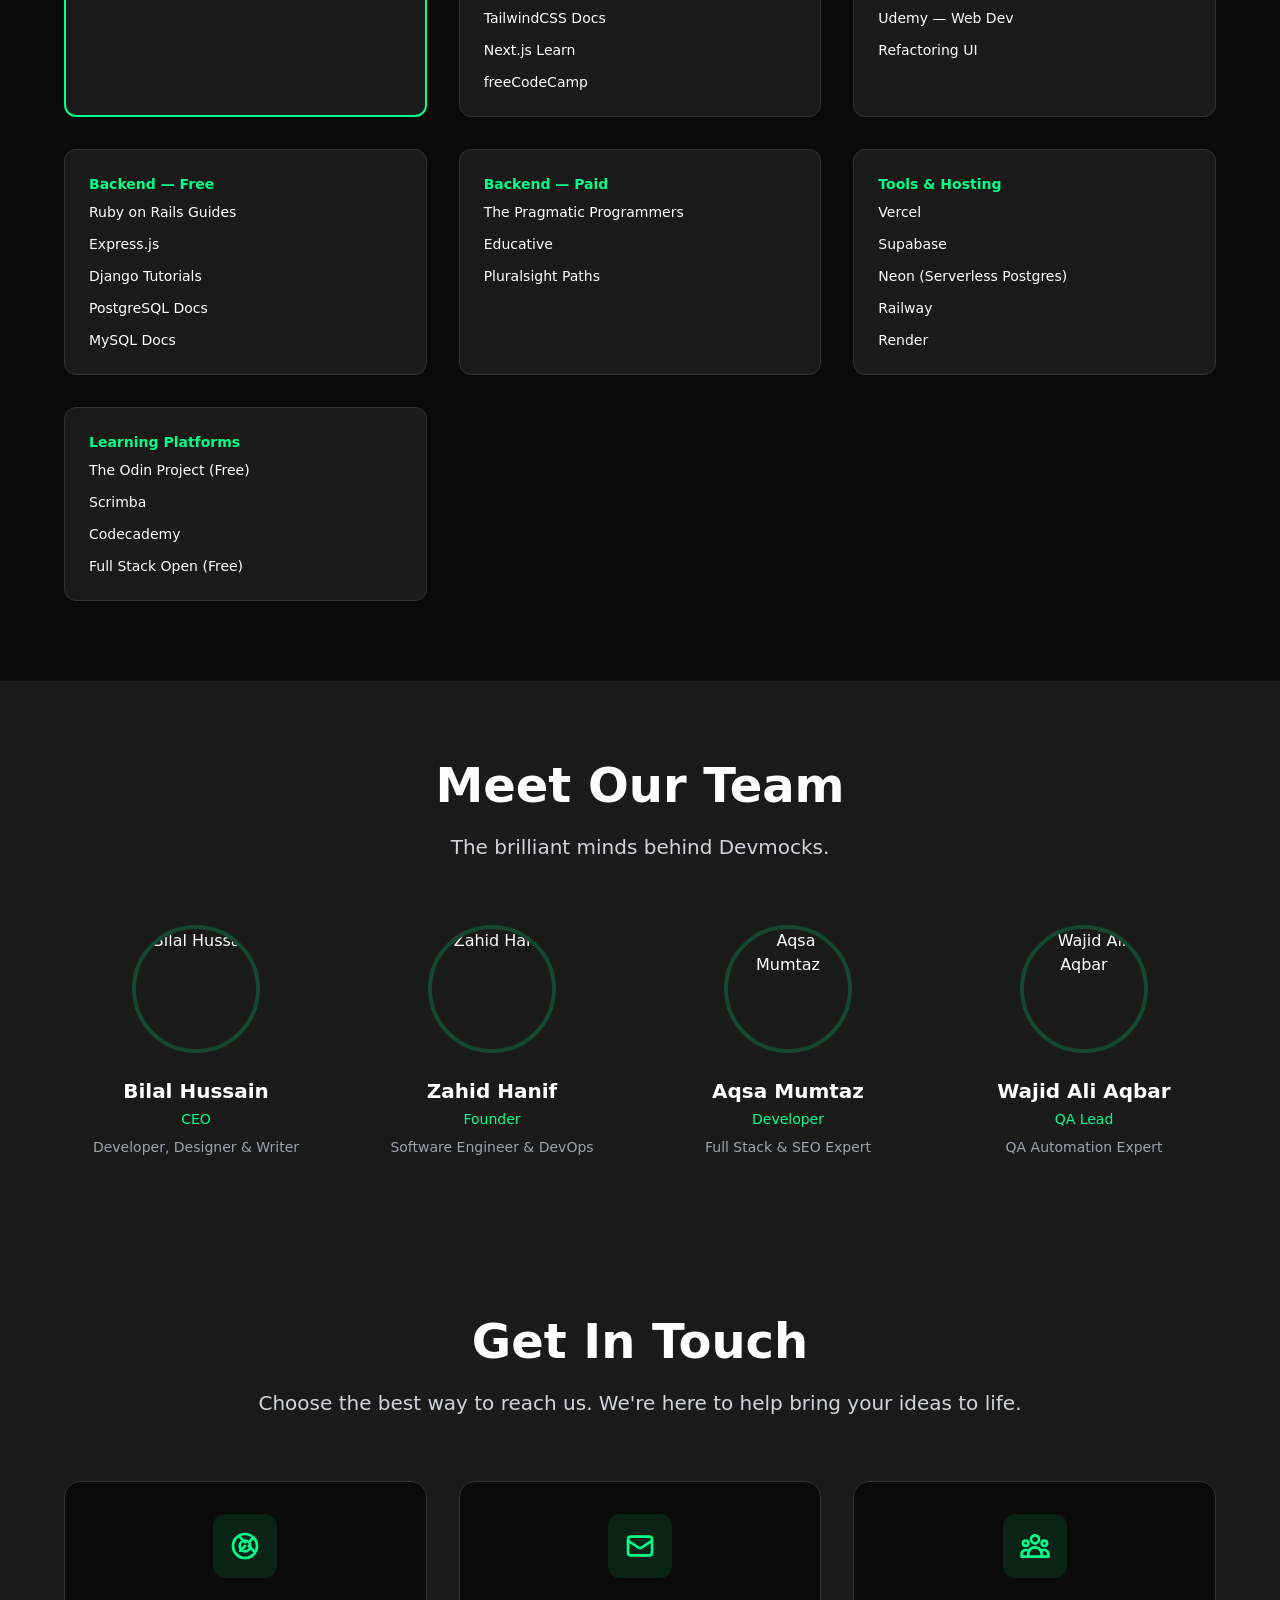
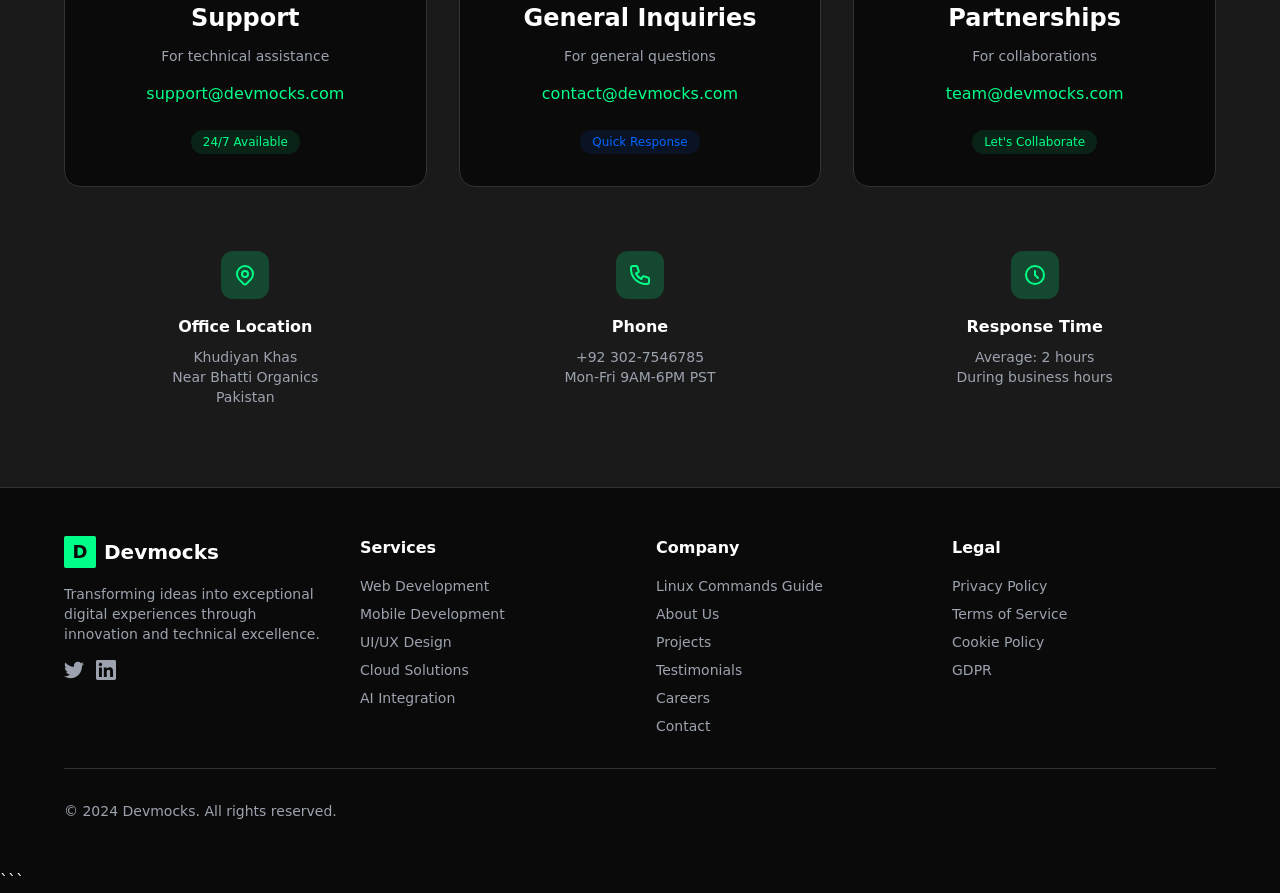
==== commit 5e5d4732: "added linux resouse guide" ====
--- a/index.html
+++ b/index.html
@@ -2103,6 +2103,24 @@
           </div>
 
           <div class="grid md:grid-cols-2 lg:grid-cols-3 gap-8">
+            <!-- In-House Guides -->
+            <div
+              class="bg-dark-lighter rounded-xl border-2 border-primary p-6"
+            >
+              <div class="text-primary text-sm font-semibold mb-2">
+                By Devmocks
+              </div>
+              <ul class="space-y-3 text-sm">
+                <li>
+                  <a
+                    class="text-white hover:text-primary transition-colors font-medium"
+                    href="public/pages/linux-commands-guide.html"
+                    >The Complete Linux Commands Guide for Developers</a
+                  >
+                </li>
+              </ul>
+            </div>
+
             <!-- Frontend (Free) -->
             <div
               class="bg-dark-lighter rounded-xl border border-dark-border p-6"
@@ -2726,6 +2744,13 @@
               <h4 class="font-semibold mb-4">Company</h4>
               <ul class="space-y-2 text-sm text-gray-400">
                 <li>
+                  <a
+                    href="public/pages/linux-commands-guide.html"
+                    class="hover:text-primary transition-colors"
+                    >Linux Commands Guide</a
+                  >
+                </li>
+                <li>
                   <a href="#about" class="hover:text-primary transition-colors"
                     >About Us</a
                   >
--- a/public/css/output.css
+++ b/public/css/output.css
@@ -1 +1 @@
-/*! tailwindcss v3.4.4 | MIT License | https://tailwindcss.com*/*,:after,:before{box-sizing:border-box;border:0 solid #e5e7eb}:after,:before{--tw-content:""}:host,html{line-height:1.5;-webkit-text-size-adjust:100%;-moz-tab-size:4;-o-tab-size:4;tab-size:4;font-family:Inter,system-ui,-apple-system,sans-serif;font-feature-settings:normal;font-variation-settings:normal;-webkit-tap-highlight-color:transparent}body{margin:0;line-height:inherit}hr{height:0;color:inherit;border-top-width:1px}abbr:where([title]){-webkit-text-decoration:underline dotted;text-decoration:underline dotted}h1,h2,h3,h4,h5,h6{font-size:inherit;font-weight:inherit}a{color:inherit;text-decoration:inherit}b,strong{font-weight:bolder}code,kbd,pre,samp{font-family:ui-monospace,SFMono-Regular,Menlo,Monaco,Consolas,Liberation Mono,Courier New,monospace;font-feature-settings:normal;font-variation-settings:normal;font-size:1em}small{font-size:80%}sub,sup{font-size:75%;line-height:0;position:relative;vertical-align:initial}sub{bottom:-.25em}sup{top:-.5em}table{text-indent:0;border-color:inherit;border-collapse:collapse}button,input,optgroup,select,textarea{font-family:inherit;font-feature-settings:inherit;font-variation-settings:inherit;font-size:100%;font-weight:inherit;line-height:inherit;letter-spacing:inherit;color:inherit;margin:0;padding:0}button,select{text-transform:none}button,input:where([type=button]),input:where([type=reset]),input:where([type=submit]){-webkit-appearance:button;background-color:initial;background-image:none}:-moz-focusring{outline:auto}:-moz-ui-invalid{box-shadow:none}progress{vertical-align:initial}::-webkit-inner-spin-button,::-webkit-outer-spin-button{height:auto}[type=search]{-webkit-appearance:textfield;outline-offset:-2px}::-webkit-search-decoration{-webkit-appearance:none}::-webkit-file-upload-button{-webkit-appearance:button;font:inherit}summary{display:list-item}blockquote,dd,dl,figure,h1,h2,h3,h4,h5,h6,hr,p,pre{margin:0}fieldset{margin:0}fieldset,legend{padding:0}menu,ol,ul{list-style:none;margin:0;padding:0}dialog{padding:0}textarea{resize:vertical}input::-moz-placeholder,textarea::-moz-placeholder{opacity:1;color:#9ca3af}input::placeholder,textarea::placeholder{opacity:1;color:#9ca3af}[role=button],button{cursor:pointer}:disabled{cursor:default}audio,canvas,embed,iframe,img,object,svg,video{display:block;vertical-align:middle}img,video{max-width:100%;height:auto}[hidden]{display:none}*,::backdrop,:after,:before{--tw-border-spacing-x:0;--tw-border-spacing-y:0;--tw-translate-x:0;--tw-translate-y:0;--tw-rotate:0;--tw-skew-x:0;--tw-skew-y:0;--tw-scale-x:1;--tw-scale-y:1;--tw-pan-x: ;--tw-pan-y: ;--tw-pinch-zoom: ;--tw-scroll-snap-strictness:proximity;--tw-gradient-from-position: ;--tw-gradient-via-position: ;--tw-gradient-to-position: ;--tw-ordinal: ;--tw-slashed-zero: ;--tw-numeric-figure: ;--tw-numeric-spacing: ;--tw-numeric-fraction: ;--tw-ring-inset: ;--tw-ring-offset-width:0px;--tw-ring-offset-color:#fff;--tw-ring-color:#3b82f680;--tw-ring-offset-shadow:0 0 #0000;--tw-ring-shadow:0 0 #0000;--tw-shadow:0 0 #0000;--tw-shadow-colored:0 0 #0000;--tw-blur: ;--tw-brightness: ;--tw-contrast: ;--tw-grayscale: ;--tw-hue-rotate: ;--tw-invert: ;--tw-saturate: ;--tw-sepia: ;--tw-drop-shadow: ;--tw-backdrop-blur: ;--tw-backdrop-brightness: ;--tw-backdrop-contrast: ;--tw-backdrop-grayscale: ;--tw-backdrop-hue-rotate: ;--tw-backdrop-invert: ;--tw-backdrop-opacity: ;--tw-backdrop-saturate: ;--tw-backdrop-sepia: ;--tw-contain-size: ;--tw-contain-layout: ;--tw-contain-paint: ;--tw-contain-style: }.container{width:100%}@media (min-width:640px){.container{max-width:640px}}@media (min-width:768px){.container{max-width:768px}}@media (min-width:1024px){.container{max-width:1024px}}@media (min-width:1280px){.container{max-width:1280px}}@media (min-width:1536px){.container{max-width:1536px}}.pointer-events-none{pointer-events:none}.fixed{position:fixed}.absolute{position:absolute}.relative{position:relative}.inset-0{inset:0}.-bottom-10{bottom:-2.5rem}.-bottom-6{bottom:-1.5rem}.-left-10{left:-2.5rem}.-left-6{left:-1.5rem}.-right-10{right:-2.5rem}.-right-6{right:-1.5rem}.-top-10{top:-2.5rem}.-top-6{top:-1.5rem}.bottom-1\/3{bottom:33.333333%}.bottom-20{bottom:5rem}.bottom-4{bottom:1rem}.bottom-40{bottom:10rem}.bottom-6{bottom:1.5rem}.bottom-8{bottom:2rem}.left-0{left:0}.left-1\/2{left:50%}.left-1\/4{left:25%}.left-10{left:2.5rem}.left-20{left:5rem}.left-4{left:1rem}.left-6{left:1.5rem}.right-0{right:0}.right-1\/4{right:25%}.right-10{right:2.5rem}.right-20{right:5rem}.right-4{right:1rem}.right-6{right:1.5rem}.top-0{top:0}.top-1\/4{top:25%}.top-20{top:5rem}.top-40{top:10rem}.top-6{top:1.5rem}.top-8{top:2rem}.z-10{z-index:10}.z-20{z-index:20}.z-50{z-index:50}.mx-0{margin-left:0;margin-right:0}.mx-10{margin-left:2.5rem;margin-right:2.5rem}.mx-2{margin-left:.5rem;margin-right:.5rem}.mx-auto{margin-left:auto;margin-right:auto}.-ml-2{margin-left:-.5rem}.mb-1{margin-bottom:.25rem}.mb-10{margin-bottom:2.5rem}.mb-12{margin-bottom:3rem}.mb-16{margin-bottom:4rem}.mb-2{margin-bottom:.5rem}.mb-20{margin-bottom:5rem}.mb-24{margin-bottom:6rem}.mb-3{margin-bottom:.75rem}.mb-4{margin-bottom:1rem}.mb-5{margin-bottom:1.25rem}.mb-6{margin-bottom:1.5rem}.mb-8{margin-bottom:2rem}.mr-2{margin-right:.5rem}.mr-3{margin-right:.75rem}.mt-1{margin-top:.25rem}.mt-12{margin-top:3rem}.mt-20{margin-top:5rem}.mt-4{margin-top:1rem}.mt-5{margin-top:1.25rem}.mt-6{margin-top:1.5rem}.mt-8{margin-top:2rem}.block{display:block}.inline-block{display:inline-block}.flex{display:flex}.inline-flex{display:inline-flex}.table-caption{display:table-caption}.grid{display:grid}.hidden{display:none}.h-1{height:.25rem}.h-1\.5{height:.375rem}.h-10{height:2.5rem}.h-12{height:3rem}.h-14{height:3.5rem}.h-16{height:4rem}.h-2{height:.5rem}.h-24{height:6rem}.h-32{height:8rem}.h-4{height:1rem}.h-40{height:10rem}.h-48{height:12rem}.h-5{height:1.25rem}.h-6{height:1.5rem}.h-64{height:16rem}.h-7{height:1.75rem}.h-72{height:18rem}.h-8{height:2rem}.h-80{height:20rem}.h-96{height:24rem}.h-full{height:100%}.min-h-screen{min-height:100vh}.w-1{width:.25rem}.w-1\.5{width:.375rem}.w-10{width:2.5rem}.w-12{width:3rem}.w-14{width:3.5rem}.w-16{width:4rem}.w-2{width:.5rem}.w-24{width:6rem}.w-32{width:8rem}.w-4{width:1rem}.w-40{width:10rem}.w-5{width:1.25rem}.w-6{width:1.5rem}.w-7{width:1.75rem}.w-72{width:18rem}.w-8{width:2rem}.w-80{width:20rem}.w-96{width:24rem}.w-full{width:100%}.max-w-2xl{max-width:42rem}.max-w-3xl{max-width:48rem}.max-w-4xl{max-width:56rem}.max-w-5xl{max-width:64rem}.max-w-6xl{max-width:72rem}.flex-1{flex:1 1 0%}.flex-shrink-0{flex-shrink:0}.grow{flex-grow:1}.-translate-x-1\/2{--tw-translate-x:-50%}.-translate-x-1\/2,.translate-y-4{transform:translate(var(--tw-translate-x),var(--tw-translate-y)) rotate(var(--tw-rotate)) skewX(var(--tw-skew-x)) skewY(var(--tw-skew-y)) scaleX(var(--tw-scale-x)) scaleY(var(--tw-scale-y))}.translate-y-4{--tw-translate-y:1rem}.transform{transform:translate(var(--tw-translate-x),var(--tw-translate-y)) rotate(var(--tw-rotate)) skewX(var(--tw-skew-x)) skewY(var(--tw-skew-y)) scaleX(var(--tw-scale-x)) scaleY(var(--tw-scale-y))}@keyframes bounce{0%,to{transform:translateY(-25%);animation-timing-function:cubic-bezier(.8,0,1,1)}50%{transform:none;animation-timing-function:cubic-bezier(0,0,.2,1)}}.animate-bounce{animation:bounce 1s infinite}.animate-float{animation:float 3s ease-in-out infinite}@keyframes pulse{50%{opacity:.5}}.animate-pulse{animation:pulse 2s cubic-bezier(.4,0,.6,1) infinite}.cursor-pointer{cursor:pointer}.grid-cols-2{grid-template-columns:repeat(2,minmax(0,1fr))}.flex-col{flex-direction:column}.flex-wrap{flex-wrap:wrap}.items-start{align-items:flex-start}.items-center{align-items:center}.justify-end{justify-content:flex-end}.justify-center{justify-content:center}.justify-between{justify-content:space-between}.justify-around{justify-content:space-around}.gap-12{gap:3rem}.gap-16{gap:4rem}.gap-2{gap:.5rem}.gap-3{gap:.75rem}.gap-4{gap:1rem}.gap-6{gap:1.5rem}.gap-8{gap:2rem}.gap-x-2{-moz-column-gap:.5rem;column-gap:.5rem}.gap-x-7{-moz-column-gap:1.75rem;column-gap:1.75rem}.gap-y-1{row-gap:.25rem}.gap-y-16{row-gap:4rem}.gap-y-2{row-gap:.5rem}.gap-y-5{row-gap:1.25rem}.gap-y-8{row-gap:2rem}.space-x-2>:not([hidden])~:not([hidden]){--tw-space-x-reverse:0;margin-right:calc(.5rem*var(--tw-space-x-reverse));margin-left:calc(.5rem*(1 - var(--tw-space-x-reverse)))}.space-x-3>:not([hidden])~:not([hidden]){--tw-space-x-reverse:0;margin-right:calc(.75rem*var(--tw-space-x-reverse));margin-left:calc(.75rem*(1 - var(--tw-space-x-reverse)))}.space-x-4>:not([hidden])~:not([hidden]){--tw-space-x-reverse:0;margin-right:calc(1rem*var(--tw-space-x-reverse));margin-left:calc(1rem*(1 - var(--tw-space-x-reverse)))}.space-x-5>:not([hidden])~:not([hidden]){--tw-space-x-reverse:0;margin-right:calc(1.25rem*var(--tw-space-x-reverse));margin-left:calc(1.25rem*(1 - var(--tw-space-x-reverse)))}.space-x-8>:not([hidden])~:not([hidden]){--tw-space-x-reverse:0;margin-right:calc(2rem*var(--tw-space-x-reverse));margin-left:calc(2rem*(1 - var(--tw-space-x-reverse)))}.space-y-12>:not([hidden])~:not([hidden]){--tw-space-y-reverse:0;margin-top:calc(3rem*(1 - var(--tw-space-y-reverse)));margin-bottom:calc(3rem*var(--tw-space-y-reverse))}.space-y-2>:not([hidden])~:not([hidden]){--tw-space-y-reverse:0;margin-top:calc(.5rem*(1 - var(--tw-space-y-reverse)));margin-bottom:calc(.5rem*var(--tw-space-y-reverse))}.space-y-3>:not([hidden])~:not([hidden]){--tw-space-y-reverse:0;margin-top:calc(.75rem*(1 - var(--tw-space-y-reverse)));margin-bottom:calc(.75rem*var(--tw-space-y-reverse))}.space-y-4>:not([hidden])~:not([hidden]){--tw-space-y-reverse:0;margin-top:calc(1rem*(1 - var(--tw-space-y-reverse)));margin-bottom:calc(1rem*var(--tw-space-y-reverse))}.space-y-6>:not([hidden])~:not([hidden]){--tw-space-y-reverse:0;margin-top:calc(1.5rem*(1 - var(--tw-space-y-reverse)));margin-bottom:calc(1.5rem*var(--tw-space-y-reverse))}.overflow-hidden{overflow:hidden}.text-balance{text-wrap:balance}.text-pretty{text-wrap:pretty}.rounded{border-radius:.25rem}.rounded-2xl{border-radius:1rem}.rounded-full{border-radius:9999px}.rounded-lg{border-radius:.5rem}.rounded-sm{border-radius:.125rem}.rounded-xl{border-radius:.75rem}.rounded-bl{border-bottom-left-radius:.25rem}.rounded-br{border-bottom-right-radius:.25rem}.rounded-tl{border-top-left-radius:.25rem}.rounded-tr{border-top-right-radius:.25rem}.border{border-width:1px}.border-2{border-width:2px}.border-4{border-width:4px}.border-b{border-bottom-width:1px}.border-l-2{border-left-width:2px}.border-t{border-top-width:1px}.border-accent-orange\/20{border-color:#f9731633}.border-dark-border{--tw-border-opacity:1;border-color:rgb(51 51 51/var(--tw-border-opacity))}.border-gray-600{--tw-border-opacity:1;border-color:rgb(75 85 99/var(--tw-border-opacity))}.border-primary{--tw-border-opacity:1;border-color:rgb(0 255 136/var(--tw-border-opacity))}.border-primary\/20{border-color:#0f83}.border-secondary{--tw-border-opacity:1;border-color:rgb(0 102 255/var(--tw-border-opacity))}.border-secondary\/20{border-color:#06f3}.border-white{--tw-border-opacity:1;border-color:rgb(255 255 255/var(--tw-border-opacity))}.border-opacity-20{--tw-border-opacity:0.2}.border-opacity-30{--tw-border-opacity:0.3}.bg-accent-blue{--tw-bg-opacity:1;background-color:rgb(59 130 246/var(--tw-bg-opacity))}.bg-accent-blue\/20{background-color:#3b82f633}.bg-accent-green{--tw-bg-opacity:1;background-color:rgb(16 185 129/var(--tw-bg-opacity))}.bg-accent-green\/10{background-color:#10b9811a}.bg-accent-green\/20{background-color:#10b98133}.bg-accent-orange{--tw-bg-opacity:1;background-color:rgb(249 115 22/var(--tw-bg-opacity))}.bg-accent-orange\/10{background-color:#f973161a}.bg-accent-purple{--tw-bg-opacity:1;background-color:rgb(168 85 247/var(--tw-bg-opacity))}.bg-accent-purple\/20{background-color:#a855f733}.bg-accent-red{--tw-bg-opacity:1;background-color:rgb(239 68 68/var(--tw-bg-opacity))}.bg-accent-red\/20{background-color:#ef444433}.bg-blue-500{--tw-bg-opacity:1;background-color:rgb(59 130 246/var(--tw-bg-opacity))}.bg-dark{--tw-bg-opacity:1;background-color:rgb(10 10 10/var(--tw-bg-opacity))}.bg-dark-elevated{--tw-bg-opacity:1;background-color:rgb(36 36 36/var(--tw-bg-opacity))}.bg-dark-elevated\/90{background-color:#242424e6}.bg-dark-lighter{--tw-bg-opacity:1;background-color:rgb(26 26 26/var(--tw-bg-opacity))}.bg-gray-100{--tw-bg-opacity:1;background-color:rgb(243 244 246/var(--tw-bg-opacity))}.bg-gray-600{--tw-bg-opacity:1;background-color:rgb(75 85 99/var(--tw-bg-opacity))}.bg-green-500{--tw-bg-opacity:1;background-color:rgb(34 197 94/var(--tw-bg-opacity))}.bg-indigo-500{--tw-bg-opacity:1;background-color:rgb(99 102 241/var(--tw-bg-opacity))}.bg-primary{--tw-bg-opacity:1;background-color:rgb(0 255 136/var(--tw-bg-opacity))}.bg-primary\/0{background-color:#0f80}.bg-primary\/10{background-color:#00ff881a}.bg-primary\/20{background-color:#0f83}.bg-purple-500{--tw-bg-opacity:1;background-color:rgb(168 85 247/var(--tw-bg-opacity))}.bg-red-500{--tw-bg-opacity:1;background-color:rgb(239 68 68/var(--tw-bg-opacity))}.bg-secondary{--tw-bg-opacity:1;background-color:rgb(0 102 255/var(--tw-bg-opacity))}.bg-secondary\/10{background-color:#0066ff1a}.bg-secondary\/20{background-color:#06f3}.bg-slate-800{--tw-bg-opacity:1;background-color:rgb(30 41 59/var(--tw-bg-opacity))}.bg-slate-900{--tw-bg-opacity:1;background-color:rgb(15 23 42/var(--tw-bg-opacity))}.bg-white{--tw-bg-opacity:1;background-color:rgb(255 255 255/var(--tw-bg-opacity))}.bg-white\/10{background-color:#ffffff1a}.bg-yellow-500{--tw-bg-opacity:1;background-color:rgb(234 179 8/var(--tw-bg-opacity))}.bg-opacity-10{--tw-bg-opacity:0.1}.bg-opacity-20{--tw-bg-opacity:0.2}.bg-opacity-90{--tw-bg-opacity:0.9}.bg-gradient-to-br{background-image:linear-gradient(to bottom right,var(--tw-gradient-stops))}.bg-gradient-to-r{background-image:linear-gradient(to right,var(--tw-gradient-stops))}.bg-gradient-to-t{background-image:linear-gradient(to top,var(--tw-gradient-stops))}.from-accent-blue\/20{--tw-gradient-from:#3b82f633 var(--tw-gradient-from-position);--tw-gradient-to:#3b82f600 var(--tw-gradient-to-position);--tw-gradient-stops:var(--tw-gradient-from),var(--tw-gradient-to)}.from-accent-green\/20{--tw-gradient-from:#10b98133 var(--tw-gradient-from-position);--tw-gradient-to:#10b98100 var(--tw-gradient-to-position);--tw-gradient-stops:var(--tw-gradient-from),var(--tw-gradient-to)}.from-accent-orange\/20{--tw-gradient-from:#f9731633 var(--tw-gradient-from-position);--tw-gradient-to:#f9731600 var(--tw-gradient-to-position);--tw-gradient-stops:var(--tw-gradient-from),var(--tw-gradient-to)}.from-accent-purple\/20{--tw-gradient-from:#a855f733 var(--tw-gradient-from-position);--tw-gradient-to:#a855f700 var(--tw-gradient-to-position);--tw-gradient-stops:var(--tw-gradient-from),var(--tw-gradient-to)}.from-accent-red\/20{--tw-gradient-from:#ef444433 var(--tw-gradient-from-position);--tw-gradient-to:#ef444400 var(--tw-gradient-to-position);--tw-gradient-stops:var(--tw-gradient-from),var(--tw-gradient-to)}.from-dark{--tw-gradient-from:#0a0a0a var(--tw-gradient-from-position);--tw-gradient-to:#0a0a0a00 var(--tw-gradient-to-position);--tw-gradient-stops:var(--tw-gradient-from),var(--tw-gradient-to)}.from-dark-lighter{--tw-gradient-from:#1a1a1a var(--tw-gradient-from-position);--tw-gradient-to:#1a1a1a00 var(--tw-gradient-to-position);--tw-gradient-stops:var(--tw-gradient-from),var(--tw-gradient-to)}.from-primary{--tw-gradient-from:#0f8 var(--tw-gradient-from-position);--tw-gradient-to:#0f80 var(--tw-gradient-to-position);--tw-gradient-stops:var(--tw-gradient-from),var(--tw-gradient-to)}.from-primary\/10{--tw-gradient-from:#00ff881a var(--tw-gradient-from-position);--tw-gradient-to:#0f80 var(--tw-gradient-to-position);--tw-gradient-stops:var(--tw-gradient-from),var(--tw-gradient-to)}.from-primary\/20{--tw-gradient-from:#0f83 var(--tw-gradient-from-position);--tw-gradient-to:#0f80 var(--tw-gradient-to-position);--tw-gradient-stops:var(--tw-gradient-from),var(--tw-gradient-to)}.from-primary\/5{--tw-gradient-from:#00ff880d var(--tw-gradient-from-position);--tw-gradient-to:#0f80 var(--tw-gradient-to-position);--tw-gradient-stops:var(--tw-gradient-from),var(--tw-gradient-to)}.from-secondary\/20{--tw-gradient-from:#06f3 var(--tw-gradient-from-position);--tw-gradient-to:#06f0 var(--tw-gradient-to-position);--tw-gradient-stops:var(--tw-gradient-from),var(--tw-gradient-to)}.from-white{--tw-gradient-from:#fff var(--tw-gradient-from-position);--tw-gradient-to:#fff0 var(--tw-gradient-to-position);--tw-gradient-stops:var(--tw-gradient-from),var(--tw-gradient-to)}.via-dark\/60{--tw-gradient-to:#0a0a0a00 var(--tw-gradient-to-position);--tw-gradient-stops:var(--tw-gradient-from),#0a0a0a99 var(--tw-gradient-via-position),var(--tw-gradient-to)}.via-gray-200{--tw-gradient-to:#e5e7eb00 var(--tw-gradient-to-position);--tw-gradient-stops:var(--tw-gradient-from),#e5e7eb var(--tw-gradient-via-position),var(--tw-gradient-to)}.via-primary{--tw-gradient-to:#0f80 var(--tw-gradient-to-position);--tw-gradient-stops:var(--tw-gradient-from),#0f8 var(--tw-gradient-via-position),var(--tw-gradient-to)}.via-secondary\/10{--tw-gradient-to:#06f0 var(--tw-gradient-to-position);--tw-gradient-stops:var(--tw-gradient-from),#0066ff1a var(--tw-gradient-via-position),var(--tw-gradient-to)}.via-transparent{--tw-gradient-to:#0000 var(--tw-gradient-to-position);--tw-gradient-stops:var(--tw-gradient-from),#0000 var(--tw-gradient-via-position),var(--tw-gradient-to)}.to-accent-blue\/10{--tw-gradient-to:#3b82f61a var(--tw-gradient-to-position)}.to-accent-green\/10{--tw-gradient-to:#10b9811a var(--tw-gradient-to-position)}.to-accent-green\/20{--tw-gradient-to:#10b98133 var(--tw-gradient-to-position)}.to-accent-orange\/10{--tw-gradient-to:#f973161a var(--tw-gradient-to-position)}.to-accent-orange\/20{--tw-gradient-to:#f9731633 var(--tw-gradient-to-position)}.to-accent-purple\/10{--tw-gradient-to:#a855f71a var(--tw-gradient-to-position)}.to-accent-red\/20{--tw-gradient-to:#ef444433 var(--tw-gradient-to-position)}.to-gray-400{--tw-gradient-to:#9ca3af var(--tw-gradient-to-position)}.to-green-500{--tw-gradient-to:#22c55e var(--tw-gradient-to-position)}.to-primary\/10{--tw-gradient-to:#00ff881a var(--tw-gradient-to-position)}.to-secondary{--tw-gradient-to:#06f var(--tw-gradient-to-position)}.to-secondary\/10{--tw-gradient-to:#0066ff1a var(--tw-gradient-to-position)}.to-secondary\/20{--tw-gradient-to:#06f3 var(--tw-gradient-to-position)}.to-secondary\/5{--tw-gradient-to:#0066ff0d var(--tw-gradient-to-position)}.to-transparent{--tw-gradient-to:#0000 var(--tw-gradient-to-position)}.bg-clip-text{-webkit-background-clip:text;background-clip:text}.object-cover{-o-object-fit:cover;object-fit:cover}.p-1{padding:.25rem}.p-12{padding:3rem}.p-4{padding:1rem}.p-6{padding:1.5rem}.p-8{padding:2rem}.px-2{padding-left:.5rem;padding-right:.5rem}.px-3{padding-left:.75rem;padding-right:.75rem}.px-4{padding-left:1rem;padding-right:1rem}.px-5{padding-left:1.25rem;padding-right:1.25rem}.px-6{padding-left:1.5rem;padding-right:1.5rem}.px-8{padding-left:2rem;padding-right:2rem}.py-1{padding-top:.25rem;padding-bottom:.25rem}.py-1\.5{padding-top:.375rem;padding-bottom:.375rem}.py-12{padding-top:3rem;padding-bottom:3rem}.py-2{padding-top:.5rem;padding-bottom:.5rem}.py-2\.5{padding-top:.625rem;padding-bottom:.625rem}.py-20{padding-top:5rem;padding-bottom:5rem}.py-3{padding-top:.75rem;padding-bottom:.75rem}.py-32{padding-top:8rem;padding-bottom:8rem}.py-4{padding-top:1rem;padding-bottom:1rem}.py-6{padding-top:1.5rem;padding-bottom:1.5rem}.pb-20{padding-bottom:5rem}.pb-3{padding-bottom:.75rem}.pb-7{padding-bottom:1.75rem}.pl-8{padding-left:2rem}.pt-1{padding-top:.25rem}.pt-10{padding-top:2.5rem}.pt-20{padding-top:5rem}.pt-32{padding-top:8rem}.pt-8{padding-top:2rem}.text-left{text-align:left}.text-center{text-align:center}.font-display{font-family:Space Grotesk,Inter,system-ui,sans-serif}.font-sans{font-family:Inter,system-ui,-apple-system,sans-serif}.text-2xl{font-size:1.5rem;line-height:2rem}.text-3xl{font-size:1.875rem;line-height:2.25rem}.text-4xl{font-size:2.25rem;line-height:2.5rem}.text-5xl{font-size:3rem;line-height:1}.text-6xl{font-size:3.75rem;line-height:1}.text-base{font-size:1rem;line-height:1.5rem}.text-lg{font-size:1.125rem;line-height:1.75rem}.text-sm{font-size:.875rem;line-height:1.25rem}.text-xl{font-size:1.25rem;line-height:1.75rem}.text-xs{font-size:.75rem;line-height:1rem}.font-bold{font-weight:700}.font-medium{font-weight:500}.font-semibold{font-weight:600}.uppercase{text-transform:uppercase}.italic{font-style:italic}.leading-relaxed{line-height:1.625}.leading-tight{line-height:1.25}.tracking-wide{letter-spacing:.025em}.tracking-wider{letter-spacing:.05em}.text-accent-blue{--tw-text-opacity:1;color:rgb(59 130 246/var(--tw-text-opacity))}.text-accent-green{--tw-text-opacity:1;color:rgb(16 185 129/var(--tw-text-opacity))}.text-accent-orange{--tw-text-opacity:1;color:rgb(249 115 22/var(--tw-text-opacity))}.text-accent-purple{--tw-text-opacity:1;color:rgb(168 85 247/var(--tw-text-opacity))}.text-accent-red{--tw-text-opacity:1;color:rgb(239 68 68/var(--tw-text-opacity))}.text-blue-400{--tw-text-opacity:1;color:rgb(96 165 250/var(--tw-text-opacity))}.text-dark{--tw-text-opacity:1;color:rgb(10 10 10/var(--tw-text-opacity))}.text-gray-300{--tw-text-opacity:1;color:rgb(209 213 219/var(--tw-text-opacity))}.text-gray-400{--tw-text-opacity:1;color:rgb(156 163 175/var(--tw-text-opacity))}.text-gray-600{--tw-text-opacity:1;color:rgb(75 85 99/var(--tw-text-opacity))}.text-green-400{--tw-text-opacity:1;color:rgb(74 222 128/var(--tw-text-opacity))}.text-indigo-400{--tw-text-opacity:1;color:rgb(129 140 248/var(--tw-text-opacity))}.text-primary{--tw-text-opacity:1;color:rgb(0 255 136/var(--tw-text-opacity))}.text-purple-400{--tw-text-opacity:1;color:rgb(192 132 252/var(--tw-text-opacity))}.text-red-400{--tw-text-opacity:1;color:rgb(248 113 113/var(--tw-text-opacity))}.text-secondary{--tw-text-opacity:1;color:rgb(0 102 255/var(--tw-text-opacity))}.text-slate-900{--tw-text-opacity:1;color:rgb(15 23 42/var(--tw-text-opacity))}.text-transparent{color:#0000}.text-white{--tw-text-opacity:1;color:rgb(255 255 255/var(--tw-text-opacity))}.text-yellow-400{--tw-text-opacity:1;color:rgb(250 204 21/var(--tw-text-opacity))}.opacity-0{opacity:0}.opacity-10{opacity:.1}.opacity-40{opacity:.4}.opacity-5{opacity:.05}.opacity-50{opacity:.5}.opacity-60{opacity:.6}.shadow-2xl{--tw-shadow:0 25px 50px -12px #00000040;--tw-shadow-colored:0 25px 50px -12px var(--tw-shadow-color)}.shadow-2xl,.shadow-lg{box-shadow:var(--tw-ring-offset-shadow,0 0 #0000),var(--tw-ring-shadow,0 0 #0000),var(--tw-shadow)}.shadow-lg{--tw-shadow:0 10px 15px -3px #0000001a,0 4px 6px -4px #0000001a;--tw-shadow-colored:0 10px 15px -3px var(--tw-shadow-color),0 4px 6px -4px var(--tw-shadow-color)}.outline{outline-style:solid}.outline-0{outline-width:0}.blur-2xl{--tw-blur:blur(40px)}.blur-2xl,.blur-3xl{filter:var(--tw-blur) var(--tw-brightness) var(--tw-contrast) var(--tw-grayscale) var(--tw-hue-rotate) var(--tw-invert) var(--tw-saturate) var(--tw-sepia) var(--tw-drop-shadow)}.blur-3xl{--tw-blur:blur(64px)}.blur-sm{--tw-blur:blur(4px);filter:var(--tw-blur) var(--tw-brightness) var(--tw-contrast) var(--tw-grayscale) var(--tw-hue-rotate) var(--tw-invert) var(--tw-saturate) var(--tw-sepia) var(--tw-drop-shadow)}.backdrop-blur-md{--tw-backdrop-blur:blur(12px)}.backdrop-blur-md,.backdrop-blur-sm{-webkit-backdrop-filter:var(--tw-backdrop-blur) var(--tw-backdrop-brightness) var(--tw-backdrop-contrast) var(--tw-backdrop-grayscale) var(--tw-backdrop-hue-rotate) var(--tw-backdrop-invert) var(--tw-backdrop-opacity) var(--tw-backdrop-saturate) var(--tw-backdrop-sepia);backdrop-filter:var(--tw-backdrop-blur) var(--tw-backdrop-brightness) var(--tw-backdrop-contrast) var(--tw-backdrop-grayscale) var(--tw-backdrop-hue-rotate) var(--tw-backdrop-invert) var(--tw-backdrop-opacity) var(--tw-backdrop-saturate) var(--tw-backdrop-sepia)}.backdrop-blur-sm{--tw-backdrop-blur:blur(4px)}.transition-all{transition-property:all;transition-timing-function:cubic-bezier(.4,0,.2,1);transition-duration:.15s}.transition-colors{transition-property:color,background-color,border-color,text-decoration-color,fill,stroke;transition-timing-function:cubic-bezier(.4,0,.2,1);transition-duration:.15s}.transition-opacity{transition-property:opacity;transition-timing-function:cubic-bezier(.4,0,.2,1);transition-duration:.15s}.transition-transform{transition-property:transform;transition-timing-function:cubic-bezier(.4,0,.2,1);transition-duration:.15s}.duration-300{transition-duration:.3s}.duration-500{transition-duration:.5s}.duration-700{transition-duration:.7s}.ease-in-out{transition-timing-function:cubic-bezier(.4,0,.2,1)}@keyframes fade-in{0%{opacity:0}to{opacity:1}}@keyframes fade-in-up{0%{opacity:0;transform:translateY(30px)}to{opacity:1;transform:translateY(0)}}.animate-fade-in{animation:fade-in 1s ease-out}.animate-fade-in-up{animation:fade-in-up 1s ease-out}.animate-fade-in-up.delay-200{animation-delay:.2s;animation-fill-mode:both}.animate-fade-in-up.delay-300{animation-delay:.3s;animation-fill-mode:both}html{scroll-behavior:smooth}::-webkit-scrollbar{width:8px}::-webkit-scrollbar-track{background:#1a1a1a}::-webkit-scrollbar-thumb{background:#333;border-radius:4px}::-webkit-scrollbar-thumb:hover{background:#0f8}.loading{opacity:.6;pointer-events:none}input:focus,select:focus,textarea:focus{box-shadow:0 0 0 3px #00ff881a}.testimonial-dot.active{background-color:#0f8}img[loading=lazy]{transition:opacity .3s}img[loading=lazy]:not([src]){opacity:0}.group:hover .group-hover\:scale-105{transform:scale(1.05)}.group:hover .group-hover\:translate-y-0{transform:translateY(0)}.group:hover .group-hover\:opacity-100{opacity:1}#mobile-menu{transition:all .3s ease-in-out;max-height:0;overflow:hidden}#mobile-menu.show{max-height:400px}.header-scrolled{background-color:#0a0a0af2;-webkit-backdrop-filter:blur(10px);backdrop-filter:blur(10px);border-bottom:1px solid #333}*{box-sizing:border-box}img{max-width:100%;height:auto}@media (prefers-reduced-motion:reduce){*{animation-duration:.01ms!important;animation-iteration-count:1!important;transition-duration:.01ms!important}html{scroll-behavior:auto}}:focus-visible{outline:2px solid #0f8;outline-offset:2px}@media (prefers-contrast:high){.bg-dark{background-color:#000}.bg-dark-lighter{background-color:#111}.text-gray-300{color:#fff}.text-gray-400{color:#ccc}}.hover\:scale-105:hover{--tw-scale-x:1.05;--tw-scale-y:1.05;transform:translate(var(--tw-translate-x),var(--tw-translate-y)) rotate(var(--tw-rotate)) skewX(var(--tw-skew-x)) skewY(var(--tw-skew-y)) scaleX(var(--tw-scale-x)) scaleY(var(--tw-scale-y))}.hover\:border-accent-blue\/50:hover{border-color:#3b82f680}.hover\:border-accent-green\/30:hover{border-color:#10b9814d}.hover\:border-accent-green\/50:hover{border-color:#10b98180}.hover\:border-accent-purple\/30:hover{border-color:#a855f74d}.hover\:border-accent-purple\/50:hover{border-color:#a855f780}.hover\:border-accent-red\/50:hover{border-color:#ef444480}.hover\:border-primary:hover{--tw-border-opacity:1;border-color:rgb(0 255 136/var(--tw-border-opacity))}.hover\:border-primary\/30:hover{border-color:#00ff884d}.hover\:border-primary\/50:hover{border-color:#00ff8880}.hover\:border-secondary\/30:hover{border-color:#0066ff4d}.hover\:bg-dark-border:hover{--tw-bg-opacity:1;background-color:rgb(51 51 51/var(--tw-bg-opacity))}.hover\:bg-dark-elevated:hover{--tw-bg-opacity:1;background-color:rgb(36 36 36/var(--tw-bg-opacity))}.hover\:bg-primary:hover{--tw-bg-opacity:1;background-color:rgb(0 255 136/var(--tw-bg-opacity))}.hover\:bg-primary-dark:hover{--tw-bg-opacity:1;background-color:rgb(0 204 106/var(--tw-bg-opacity))}.hover\:bg-opacity-90:hover{--tw-bg-opacity:0.9}.hover\:text-dark:hover{--tw-text-opacity:1;color:rgb(10 10 10/var(--tw-text-opacity))}.hover\:text-gray-300:hover{--tw-text-opacity:1;color:rgb(209 213 219/var(--tw-text-opacity))}.hover\:text-primary:hover{--tw-text-opacity:1;color:rgb(0 255 136/var(--tw-text-opacity))}.hover\:text-white:hover{--tw-text-opacity:1;color:rgb(255 255 255/var(--tw-text-opacity))}.hover\:underline:hover{text-decoration-line:underline}.hover\:opacity-90:hover{opacity:.9}.hover\:shadow-lg:hover{--tw-shadow:0 10px 15px -3px #0000001a,0 4px 6px -4px #0000001a;--tw-shadow-colored:0 10px 15px -3px var(--tw-shadow-color),0 4px 6px -4px var(--tw-shadow-color);box-shadow:var(--tw-ring-offset-shadow,0 0 #0000),var(--tw-ring-shadow,0 0 #0000),var(--tw-shadow)}.hover\:shadow-primary\/10:hover{--tw-shadow-color:#00ff881a;--tw-shadow:var(--tw-shadow-colored)}.hover\:shadow-primary\/50:hover{--tw-shadow-color:#00ff8880;--tw-shadow:var(--tw-shadow-colored)}.focus\:border-primary:focus{--tw-border-opacity:1;border-color:rgb(0 255 136/var(--tw-border-opacity))}.focus\:outline-none:focus{outline:2px solid #0000;outline-offset:2px}.focus\:ring-primary:focus{--tw-ring-opacity:1;--tw-ring-color:rgb(0 255 136/var(--tw-ring-opacity))}.group:hover .group-hover\:translate-x-1{--tw-translate-x:0.25rem}.group:hover .group-hover\:scale-105,.group:hover .group-hover\:translate-x-1{transform:translate(var(--tw-translate-x),var(--tw-translate-y)) rotate(var(--tw-rotate)) skewX(var(--tw-skew-x)) skewY(var(--tw-skew-y)) scaleX(var(--tw-scale-x)) scaleY(var(--tw-scale-y))}.group:hover .group-hover\:scale-105{--tw-scale-x:1.05;--tw-scale-y:1.05}.group:hover .group-hover\:scale-110{--tw-scale-x:1.1;--tw-scale-y:1.1;transform:translate(var(--tw-translate-x),var(--tw-translate-y)) rotate(var(--tw-rotate)) skewX(var(--tw-skew-x)) skewY(var(--tw-skew-y)) scaleX(var(--tw-scale-x)) scaleY(var(--tw-scale-y))}@keyframes float{0%,to{transform:translateY(0)}50%{transform:translateY(-10px)}}.group:hover .group-hover\:animate-float{animation:float 3s ease-in-out infinite}.group:hover .group-hover\:border-primary{--tw-border-opacity:1;border-color:rgb(0 255 136/var(--tw-border-opacity))}.group:hover .group-hover\:bg-accent-blue\/30{background-color:#3b82f64d}.group:hover .group-hover\:bg-accent-green\/30{background-color:#10b9814d}.group:hover .group-hover\:bg-accent-purple\/30{background-color:#a855f74d}.group:hover .group-hover\:bg-accent-red\/30{background-color:#ef44444d}.group:hover .group-hover\:bg-primary\/10{background-color:#00ff881a}.group:hover .group-hover\:bg-primary\/20{background-color:#0f83}.group:hover .group-hover\:bg-opacity-20{--tw-bg-opacity:0.2}.group:hover .group-hover\:bg-opacity-30{--tw-bg-opacity:0.3}.group:hover .group-hover\:text-accent-blue{--tw-text-opacity:1;color:rgb(59 130 246/var(--tw-text-opacity))}.group:hover .group-hover\:text-accent-green{--tw-text-opacity:1;color:rgb(16 185 129/var(--tw-text-opacity))}.group:hover .group-hover\:text-accent-orange{--tw-text-opacity:1;color:rgb(249 115 22/var(--tw-text-opacity))}.group:hover .group-hover\:text-accent-purple{--tw-text-opacity:1;color:rgb(168 85 247/var(--tw-text-opacity))}.group:hover .group-hover\:text-accent-red{--tw-text-opacity:1;color:rgb(239 68 68/var(--tw-text-opacity))}.group:hover .group-hover\:text-primary{--tw-text-opacity:1;color:rgb(0 255 136/var(--tw-text-opacity))}.group:hover .group-hover\:text-secondary{--tw-text-opacity:1;color:rgb(0 102 255/var(--tw-text-opacity))}.group:hover .group-hover\:opacity-100{opacity:1}@media (min-width:640px){.sm\:left-24{left:6rem}.sm\:mb-0{margin-bottom:0}.sm\:mt-0{margin-top:0}.sm\:flex{display:flex}.sm\:grid{display:grid}.sm\:hidden{display:none}.sm\:flex-row{flex-direction:row}.sm\:justify-around{justify-content:space-around}.sm\:pl-32{padding-left:8rem}}@media (min-width:768px){.md\:mt-0{margin-top:0}.md\:flex{display:flex}.md\:hidden{display:none}.md\:h-full{height:100%}.md\:grid-cols-2{grid-template-columns:repeat(2,minmax(0,1fr))}.md\:grid-cols-3{grid-template-columns:repeat(3,minmax(0,1fr))}.md\:grid-cols-4{grid-template-columns:repeat(4,minmax(0,1fr))}.md\:flex-row{flex-direction:row}.md\:items-center{align-items:center}.md\:px-5{padding-left:1.25rem;padding-right:1.25rem}.md\:text-2xl{font-size:1.5rem;line-height:2rem}.md\:text-4xl{font-size:2.25rem;line-height:2.5rem}.md\:text-5xl{font-size:3rem;line-height:1}.md\:text-6xl{font-size:3.75rem;line-height:1}.md\:text-7xl{font-size:4.5rem;line-height:1}.md\:text-8xl{font-size:6rem;line-height:1}.md\:text-xl{font-size:1.25rem;line-height:1.75rem}}@media (min-width:1024px){.lg\:mx-16{margin-left:4rem;margin-right:4rem}.lg\:grid-cols-2{grid-template-columns:repeat(2,minmax(0,1fr))}.lg\:grid-cols-3{grid-template-columns:repeat(3,minmax(0,1fr))}.lg\:grid-cols-4{grid-template-columns:repeat(4,minmax(0,1fr))}.lg\:px-16{padding-left:4rem;padding-right:4rem}.lg\:pt-20{padding-top:5rem}.lg\:text-5xl{font-size:3rem;line-height:1}.lg\:text-6xl{font-size:3.75rem;line-height:1}}+/*! tailwindcss v3.4.4 | MIT License | https://tailwindcss.com*/*,:after,:before{box-sizing:border-box;border:0 solid #e5e7eb}:after,:before{--tw-content:""}:host,html{line-height:1.5;-webkit-text-size-adjust:100%;-moz-tab-size:4;-o-tab-size:4;tab-size:4;font-family:Inter,system-ui,-apple-system,sans-serif;font-feature-settings:normal;font-variation-settings:normal;-webkit-tap-highlight-color:transparent}body{margin:0;line-height:inherit}hr{height:0;color:inherit;border-top-width:1px}abbr:where([title]){-webkit-text-decoration:underline dotted;text-decoration:underline dotted}h1,h2,h3,h4,h5,h6{font-size:inherit;font-weight:inherit}a{color:inherit;text-decoration:inherit}b,strong{font-weight:bolder}code,kbd,pre,samp{font-family:ui-monospace,SFMono-Regular,Menlo,Monaco,Consolas,Liberation Mono,Courier New,monospace;font-feature-settings:normal;font-variation-settings:normal;font-size:1em}small{font-size:80%}sub,sup{font-size:75%;line-height:0;position:relative;vertical-align:initial}sub{bottom:-.25em}sup{top:-.5em}table{text-indent:0;border-color:inherit;border-collapse:collapse}button,input,optgroup,select,textarea{font-family:inherit;font-feature-settings:inherit;font-variation-settings:inherit;font-size:100%;font-weight:inherit;line-height:inherit;letter-spacing:inherit;color:inherit;margin:0;padding:0}button,select{text-transform:none}button,input:where([type=button]),input:where([type=reset]),input:where([type=submit]){-webkit-appearance:button;background-color:initial;background-image:none}:-moz-focusring{outline:auto}:-moz-ui-invalid{box-shadow:none}progress{vertical-align:initial}::-webkit-inner-spin-button,::-webkit-outer-spin-button{height:auto}[type=search]{-webkit-appearance:textfield;outline-offset:-2px}::-webkit-search-decoration{-webkit-appearance:none}::-webkit-file-upload-button{-webkit-appearance:button;font:inherit}summary{display:list-item}blockquote,dd,dl,figure,h1,h2,h3,h4,h5,h6,hr,p,pre{margin:0}fieldset{margin:0}fieldset,legend{padding:0}menu,ol,ul{list-style:none;margin:0;padding:0}dialog{padding:0}textarea{resize:vertical}input::-moz-placeholder,textarea::-moz-placeholder{opacity:1;color:#9ca3af}input::placeholder,textarea::placeholder{opacity:1;color:#9ca3af}[role=button],button{cursor:pointer}:disabled{cursor:default}audio,canvas,embed,iframe,img,object,svg,video{display:block;vertical-align:middle}img,video{max-width:100%;height:auto}[hidden]{display:none}*,::backdrop,:after,:before{--tw-border-spacing-x:0;--tw-border-spacing-y:0;--tw-translate-x:0;--tw-translate-y:0;--tw-rotate:0;--tw-skew-x:0;--tw-skew-y:0;--tw-scale-x:1;--tw-scale-y:1;--tw-pan-x: ;--tw-pan-y: ;--tw-pinch-zoom: ;--tw-scroll-snap-strictness:proximity;--tw-gradient-from-position: ;--tw-gradient-via-position: ;--tw-gradient-to-position: ;--tw-ordinal: ;--tw-slashed-zero: ;--tw-numeric-figure: ;--tw-numeric-spacing: ;--tw-numeric-fraction: ;--tw-ring-inset: ;--tw-ring-offset-width:0px;--tw-ring-offset-color:#fff;--tw-ring-color:#3b82f680;--tw-ring-offset-shadow:0 0 #0000;--tw-ring-shadow:0 0 #0000;--tw-shadow:0 0 #0000;--tw-shadow-colored:0 0 #0000;--tw-blur: ;--tw-brightness: ;--tw-contrast: ;--tw-grayscale: ;--tw-hue-rotate: ;--tw-invert: ;--tw-saturate: ;--tw-sepia: ;--tw-drop-shadow: ;--tw-backdrop-blur: ;--tw-backdrop-brightness: ;--tw-backdrop-contrast: ;--tw-backdrop-grayscale: ;--tw-backdrop-hue-rotate: ;--tw-backdrop-invert: ;--tw-backdrop-opacity: ;--tw-backdrop-saturate: ;--tw-backdrop-sepia: ;--tw-contain-size: ;--tw-contain-layout: ;--tw-contain-paint: ;--tw-contain-style: }.container{width:100%}@media (min-width:640px){.container{max-width:640px}}@media (min-width:768px){.container{max-width:768px}}@media (min-width:1024px){.container{max-width:1024px}}@media (min-width:1280px){.container{max-width:1280px}}@media (min-width:1536px){.container{max-width:1536px}}.pointer-events-none{pointer-events:none}.fixed{position:fixed}.absolute{position:absolute}.relative{position:relative}.inset-0{inset:0}.-bottom-10{bottom:-2.5rem}.-bottom-6{bottom:-1.5rem}.-left-10{left:-2.5rem}.-left-6{left:-1.5rem}.-right-10{right:-2.5rem}.-right-6{right:-1.5rem}.-top-10{top:-2.5rem}.-top-6{top:-1.5rem}.bottom-1\/3{bottom:33.333333%}.bottom-20{bottom:5rem}.bottom-4{bottom:1rem}.bottom-40{bottom:10rem}.bottom-6{bottom:1.5rem}.bottom-8{bottom:2rem}.left-0{left:0}.left-1\/2{left:50%}.left-1\/4{left:25%}.left-10{left:2.5rem}.left-20{left:5rem}.left-4{left:1rem}.left-6{left:1.5rem}.right-0{right:0}.right-1\/4{right:25%}.right-10{right:2.5rem}.right-20{right:5rem}.right-4{right:1rem}.right-6{right:1.5rem}.top-0{top:0}.top-1\/4{top:25%}.top-20{top:5rem}.top-40{top:10rem}.top-6{top:1.5rem}.top-8{top:2rem}.z-10{z-index:10}.z-20{z-index:20}.z-40{z-index:40}.z-50{z-index:50}.mx-0{margin-left:0;margin-right:0}.mx-10{margin-left:2.5rem;margin-right:2.5rem}.mx-2{margin-left:.5rem;margin-right:.5rem}.mx-auto{margin-left:auto;margin-right:auto}.-ml-2{margin-left:-.5rem}.mb-1{margin-bottom:.25rem}.mb-10{margin-bottom:2.5rem}.mb-12{margin-bottom:3rem}.mb-16{margin-bottom:4rem}.mb-2{margin-bottom:.5rem}.mb-20{margin-bottom:5rem}.mb-24{margin-bottom:6rem}.mb-3{margin-bottom:.75rem}.mb-4{margin-bottom:1rem}.mb-5{margin-bottom:1.25rem}.mb-6{margin-bottom:1.5rem}.mb-8{margin-bottom:2rem}.mr-2{margin-right:.5rem}.mr-3{margin-right:.75rem}.mt-1{margin-top:.25rem}.mt-12{margin-top:3rem}.mt-20{margin-top:5rem}.mt-4{margin-top:1rem}.mt-5{margin-top:1.25rem}.mt-6{margin-top:1.5rem}.mt-8{margin-top:2rem}.block{display:block}.inline-block{display:inline-block}.flex{display:flex}.inline-flex{display:inline-flex}.table-caption{display:table-caption}.grid{display:grid}.contents{display:contents}.hidden{display:none}.h-1{height:.25rem}.h-1\.5{height:.375rem}.h-10{height:2.5rem}.h-11{height:2.75rem}.h-12{height:3rem}.h-14{height:3.5rem}.h-16{height:4rem}.h-2{height:.5rem}.h-24{height:6rem}.h-32{height:8rem}.h-4{height:1rem}.h-40{height:10rem}.h-48{height:12rem}.h-5{height:1.25rem}.h-6{height:1.5rem}.h-64{height:16rem}.h-7{height:1.75rem}.h-72{height:18rem}.h-8{height:2rem}.h-80{height:20rem}.h-96{height:24rem}.h-full{height:100%}.min-h-screen{min-height:100vh}.w-1{width:.25rem}.w-1\.5{width:.375rem}.w-10{width:2.5rem}.w-11{width:2.75rem}.w-12{width:3rem}.w-14{width:3.5rem}.w-16{width:4rem}.w-2{width:.5rem}.w-24{width:6rem}.w-32{width:8rem}.w-4{width:1rem}.w-40{width:10rem}.w-5{width:1.25rem}.w-6{width:1.5rem}.w-7{width:1.75rem}.w-72{width:18rem}.w-8{width:2rem}.w-80{width:20rem}.w-96{width:24rem}.w-full{width:100%}.max-w-2xl{max-width:42rem}.max-w-3xl{max-width:48rem}.max-w-4xl{max-width:56rem}.max-w-5xl{max-width:64rem}.max-w-6xl{max-width:72rem}.max-w-xl{max-width:36rem}.flex-1{flex:1 1 0%}.flex-shrink-0,.shrink-0{flex-shrink:0}.grow{flex-grow:1}.-translate-x-1\/2{--tw-translate-x:-50%}.-translate-x-1\/2,.translate-y-4{transform:translate(var(--tw-translate-x),var(--tw-translate-y)) rotate(var(--tw-rotate)) skewX(var(--tw-skew-x)) skewY(var(--tw-skew-y)) scaleX(var(--tw-scale-x)) scaleY(var(--tw-scale-y))}.translate-y-4{--tw-translate-y:1rem}.transform{transform:translate(var(--tw-translate-x),var(--tw-translate-y)) rotate(var(--tw-rotate)) skewX(var(--tw-skew-x)) skewY(var(--tw-skew-y)) scaleX(var(--tw-scale-x)) scaleY(var(--tw-scale-y))}@keyframes bounce{0%,to{transform:translateY(-25%);animation-timing-function:cubic-bezier(.8,0,1,1)}50%{transform:none;animation-timing-function:cubic-bezier(0,0,.2,1)}}.animate-bounce{animation:bounce 1s infinite}.animate-float{animation:float 3s ease-in-out infinite}@keyframes pulse{50%{opacity:.5}}.animate-pulse{animation:pulse 2s cubic-bezier(.4,0,.6,1) infinite}.cursor-pointer{cursor:pointer}.scroll-mt-24{scroll-margin-top:6rem}.grid-cols-2{grid-template-columns:repeat(2,minmax(0,1fr))}.grid-cols-3{grid-template-columns:repeat(3,minmax(0,1fr))}.flex-col{flex-direction:column}.flex-wrap{flex-wrap:wrap}.items-start{align-items:flex-start}.items-center{align-items:center}.justify-end{justify-content:flex-end}.justify-center{justify-content:center}.justify-between{justify-content:space-between}.justify-around{justify-content:space-around}.gap-12{gap:3rem}.gap-16{gap:4rem}.gap-2{gap:.5rem}.gap-3{gap:.75rem}.gap-4{gap:1rem}.gap-6{gap:1.5rem}.gap-8{gap:2rem}.gap-x-2{-moz-column-gap:.5rem;column-gap:.5rem}.gap-x-7{-moz-column-gap:1.75rem;column-gap:1.75rem}.gap-y-1{row-gap:.25rem}.gap-y-16{row-gap:4rem}.gap-y-2{row-gap:.5rem}.gap-y-5{row-gap:1.25rem}.gap-y-8{row-gap:2rem}.space-x-2>:not([hidden])~:not([hidden]){--tw-space-x-reverse:0;margin-right:calc(.5rem*var(--tw-space-x-reverse));margin-left:calc(.5rem*(1 - var(--tw-space-x-reverse)))}.space-x-3>:not([hidden])~:not([hidden]){--tw-space-x-reverse:0;margin-right:calc(.75rem*var(--tw-space-x-reverse));margin-left:calc(.75rem*(1 - var(--tw-space-x-reverse)))}.space-x-4>:not([hidden])~:not([hidden]){--tw-space-x-reverse:0;margin-right:calc(1rem*var(--tw-space-x-reverse));margin-left:calc(1rem*(1 - var(--tw-space-x-reverse)))}.space-x-5>:not([hidden])~:not([hidden]){--tw-space-x-reverse:0;margin-right:calc(1.25rem*var(--tw-space-x-reverse));margin-left:calc(1.25rem*(1 - var(--tw-space-x-reverse)))}.space-x-8>:not([hidden])~:not([hidden]){--tw-space-x-reverse:0;margin-right:calc(2rem*var(--tw-space-x-reverse));margin-left:calc(2rem*(1 - var(--tw-space-x-reverse)))}.space-y-12>:not([hidden])~:not([hidden]){--tw-space-y-reverse:0;margin-top:calc(3rem*(1 - var(--tw-space-y-reverse)));margin-bottom:calc(3rem*var(--tw-space-y-reverse))}.space-y-2>:not([hidden])~:not([hidden]){--tw-space-y-reverse:0;margin-top:calc(.5rem*(1 - var(--tw-space-y-reverse)));margin-bottom:calc(.5rem*var(--tw-space-y-reverse))}.space-y-3>:not([hidden])~:not([hidden]){--tw-space-y-reverse:0;margin-top:calc(.75rem*(1 - var(--tw-space-y-reverse)));margin-bottom:calc(.75rem*var(--tw-space-y-reverse))}.space-y-4>:not([hidden])~:not([hidden]){--tw-space-y-reverse:0;margin-top:calc(1rem*(1 - var(--tw-space-y-reverse)));margin-bottom:calc(1rem*var(--tw-space-y-reverse))}.space-y-6>:not([hidden])~:not([hidden]){--tw-space-y-reverse:0;margin-top:calc(1.5rem*(1 - var(--tw-space-y-reverse)));margin-bottom:calc(1.5rem*var(--tw-space-y-reverse))}.overflow-hidden{overflow:hidden}.text-balance{text-wrap:balance}.text-pretty{text-wrap:pretty}.break-all{word-break:break-all}.rounded{border-radius:.25rem}.rounded-2xl{border-radius:1rem}.rounded-full{border-radius:9999px}.rounded-lg{border-radius:.5rem}.rounded-sm{border-radius:.125rem}.rounded-xl{border-radius:.75rem}.rounded-bl{border-bottom-left-radius:.25rem}.rounded-br{border-bottom-right-radius:.25rem}.rounded-tl{border-top-left-radius:.25rem}.rounded-tr{border-top-right-radius:.25rem}.border{border-width:1px}.border-2{border-width:2px}.border-4{border-width:4px}.border-y{border-top-width:1px}.border-b,.border-y{border-bottom-width:1px}.border-l-2{border-left-width:2px}.border-t{border-top-width:1px}.border-accent-orange\/20{border-color:#f9731633}.border-dark-border{--tw-border-opacity:1;border-color:rgb(51 51 51/var(--tw-border-opacity))}.border-gray-600{--tw-border-opacity:1;border-color:rgb(75 85 99/var(--tw-border-opacity))}.border-primary{--tw-border-opacity:1;border-color:rgb(0 255 136/var(--tw-border-opacity))}.border-primary\/20{border-color:#0f83}.border-secondary{--tw-border-opacity:1;border-color:rgb(0 102 255/var(--tw-border-opacity))}.border-secondary\/20{border-color:#06f3}.border-white{--tw-border-opacity:1;border-color:rgb(255 255 255/var(--tw-border-opacity))}.border-opacity-20{--tw-border-opacity:0.2}.border-opacity-30{--tw-border-opacity:0.3}.bg-accent-blue{--tw-bg-opacity:1;background-color:rgb(59 130 246/var(--tw-bg-opacity))}.bg-accent-blue\/20{background-color:#3b82f633}.bg-accent-green{--tw-bg-opacity:1;background-color:rgb(16 185 129/var(--tw-bg-opacity))}.bg-accent-green\/10{background-color:#10b9811a}.bg-accent-green\/20{background-color:#10b98133}.bg-accent-orange{--tw-bg-opacity:1;background-color:rgb(249 115 22/var(--tw-bg-opacity))}.bg-accent-orange\/10{background-color:#f973161a}.bg-accent-purple{--tw-bg-opacity:1;background-color:rgb(168 85 247/var(--tw-bg-opacity))}.bg-accent-purple\/20{background-color:#a855f733}.bg-accent-red{--tw-bg-opacity:1;background-color:rgb(239 68 68/var(--tw-bg-opacity))}.bg-accent-red\/20{background-color:#ef444433}.bg-blue-500{--tw-bg-opacity:1;background-color:rgb(59 130 246/var(--tw-bg-opacity))}.bg-dark{--tw-bg-opacity:1;background-color:rgb(10 10 10/var(--tw-bg-opacity))}.bg-dark-elevated{--tw-bg-opacity:1;background-color:rgb(36 36 36/var(--tw-bg-opacity))}.bg-dark-elevated\/90{background-color:#242424e6}.bg-dark-lighter{--tw-bg-opacity:1;background-color:rgb(26 26 26/var(--tw-bg-opacity))}.bg-dark\/90{background-color:#0a0a0ae6}.bg-gray-100{--tw-bg-opacity:1;background-color:rgb(243 244 246/var(--tw-bg-opacity))}.bg-gray-600{--tw-bg-opacity:1;background-color:rgb(75 85 99/var(--tw-bg-opacity))}.bg-green-500{--tw-bg-opacity:1;background-color:rgb(34 197 94/var(--tw-bg-opacity))}.bg-indigo-500{--tw-bg-opacity:1;background-color:rgb(99 102 241/var(--tw-bg-opacity))}.bg-primary{--tw-bg-opacity:1;background-color:rgb(0 255 136/var(--tw-bg-opacity))}.bg-primary\/0{background-color:#0f80}.bg-primary\/10{background-color:#00ff881a}.bg-primary\/20{background-color:#0f83}.bg-purple-500{--tw-bg-opacity:1;background-color:rgb(168 85 247/var(--tw-bg-opacity))}.bg-red-500{--tw-bg-opacity:1;background-color:rgb(239 68 68/var(--tw-bg-opacity))}.bg-secondary{--tw-bg-opacity:1;background-color:rgb(0 102 255/var(--tw-bg-opacity))}.bg-secondary\/10{background-color:#0066ff1a}.bg-secondary\/20{background-color:#06f3}.bg-slate-800{--tw-bg-opacity:1;background-color:rgb(30 41 59/var(--tw-bg-opacity))}.bg-slate-900{--tw-bg-opacity:1;background-color:rgb(15 23 42/var(--tw-bg-opacity))}.bg-white{--tw-bg-opacity:1;background-color:rgb(255 255 255/var(--tw-bg-opacity))}.bg-white\/10{background-color:#ffffff1a}.bg-yellow-500{--tw-bg-opacity:1;background-color:rgb(234 179 8/var(--tw-bg-opacity))}.bg-opacity-10{--tw-bg-opacity:0.1}.bg-opacity-20{--tw-bg-opacity:0.2}.bg-opacity-90{--tw-bg-opacity:0.9}.bg-gradient-to-br{background-image:linear-gradient(to bottom right,var(--tw-gradient-stops))}.bg-gradient-to-r{background-image:linear-gradient(to right,var(--tw-gradient-stops))}.bg-gradient-to-t{background-image:linear-gradient(to top,var(--tw-gradient-stops))}.from-accent-blue\/20{--tw-gradient-from:#3b82f633 var(--tw-gradient-from-position);--tw-gradient-to:#3b82f600 var(--tw-gradient-to-position);--tw-gradient-stops:var(--tw-gradient-from),var(--tw-gradient-to)}.from-accent-green\/20{--tw-gradient-from:#10b98133 var(--tw-gradient-from-position);--tw-gradient-to:#10b98100 var(--tw-gradient-to-position);--tw-gradient-stops:var(--tw-gradient-from),var(--tw-gradient-to)}.from-accent-orange\/20{--tw-gradient-from:#f9731633 var(--tw-gradient-from-position);--tw-gradient-to:#f9731600 var(--tw-gradient-to-position);--tw-gradient-stops:var(--tw-gradient-from),var(--tw-gradient-to)}.from-accent-purple\/20{--tw-gradient-from:#a855f733 var(--tw-gradient-from-position);--tw-gradient-to:#a855f700 var(--tw-gradient-to-position);--tw-gradient-stops:var(--tw-gradient-from),var(--tw-gradient-to)}.from-accent-red\/20{--tw-gradient-from:#ef444433 var(--tw-gradient-from-position);--tw-gradient-to:#ef444400 var(--tw-gradient-to-position);--tw-gradient-stops:var(--tw-gradient-from),var(--tw-gradient-to)}.from-dark{--tw-gradient-from:#0a0a0a var(--tw-gradient-from-position);--tw-gradient-to:#0a0a0a00 var(--tw-gradient-to-position);--tw-gradient-stops:var(--tw-gradient-from),var(--tw-gradient-to)}.from-dark-lighter{--tw-gradient-from:#1a1a1a var(--tw-gradient-from-position);--tw-gradient-to:#1a1a1a00 var(--tw-gradient-to-position);--tw-gradient-stops:var(--tw-gradient-from),var(--tw-gradient-to)}.from-primary{--tw-gradient-from:#0f8 var(--tw-gradient-from-position);--tw-gradient-to:#0f80 var(--tw-gradient-to-position);--tw-gradient-stops:var(--tw-gradient-from),var(--tw-gradient-to)}.from-primary\/10{--tw-gradient-from:#00ff881a var(--tw-gradient-from-position);--tw-gradient-to:#0f80 var(--tw-gradient-to-position);--tw-gradient-stops:var(--tw-gradient-from),var(--tw-gradient-to)}.from-primary\/20{--tw-gradient-from:#0f83 var(--tw-gradient-from-position);--tw-gradient-to:#0f80 var(--tw-gradient-to-position);--tw-gradient-stops:var(--tw-gradient-from),var(--tw-gradient-to)}.from-primary\/5{--tw-gradient-from:#00ff880d var(--tw-gradient-from-position);--tw-gradient-to:#0f80 var(--tw-gradient-to-position);--tw-gradient-stops:var(--tw-gradient-from),var(--tw-gradient-to)}.from-secondary\/20{--tw-gradient-from:#06f3 var(--tw-gradient-from-position);--tw-gradient-to:#06f0 var(--tw-gradient-to-position);--tw-gradient-stops:var(--tw-gradient-from),var(--tw-gradient-to)}.from-white{--tw-gradient-from:#fff var(--tw-gradient-from-position);--tw-gradient-to:#fff0 var(--tw-gradient-to-position);--tw-gradient-stops:var(--tw-gradient-from),var(--tw-gradient-to)}.via-dark\/60{--tw-gradient-to:#0a0a0a00 var(--tw-gradient-to-position);--tw-gradient-stops:var(--tw-gradient-from),#0a0a0a99 var(--tw-gradient-via-position),var(--tw-gradient-to)}.via-gray-200{--tw-gradient-to:#e5e7eb00 var(--tw-gradient-to-position);--tw-gradient-stops:var(--tw-gradient-from),#e5e7eb var(--tw-gradient-via-position),var(--tw-gradient-to)}.via-primary{--tw-gradient-to:#0f80 var(--tw-gradient-to-position);--tw-gradient-stops:var(--tw-gradient-from),#0f8 var(--tw-gradient-via-position),var(--tw-gradient-to)}.via-secondary\/10{--tw-gradient-to:#06f0 var(--tw-gradient-to-position);--tw-gradient-stops:var(--tw-gradient-from),#0066ff1a var(--tw-gradient-via-position),var(--tw-gradient-to)}.via-transparent{--tw-gradient-to:#0000 var(--tw-gradient-to-position);--tw-gradient-stops:var(--tw-gradient-from),#0000 var(--tw-gradient-via-position),var(--tw-gradient-to)}.to-accent-blue\/10{--tw-gradient-to:#3b82f61a var(--tw-gradient-to-position)}.to-accent-green\/10{--tw-gradient-to:#10b9811a var(--tw-gradient-to-position)}.to-accent-green\/20{--tw-gradient-to:#10b98133 var(--tw-gradient-to-position)}.to-accent-orange\/10{--tw-gradient-to:#f973161a var(--tw-gradient-to-position)}.to-accent-orange\/20{--tw-gradient-to:#f9731633 var(--tw-gradient-to-position)}.to-accent-purple\/10{--tw-gradient-to:#a855f71a var(--tw-gradient-to-position)}.to-accent-red\/20{--tw-gradient-to:#ef444433 var(--tw-gradient-to-position)}.to-gray-400{--tw-gradient-to:#9ca3af var(--tw-gradient-to-position)}.to-green-500{--tw-gradient-to:#22c55e var(--tw-gradient-to-position)}.to-primary\/10{--tw-gradient-to:#00ff881a var(--tw-gradient-to-position)}.to-secondary{--tw-gradient-to:#06f var(--tw-gradient-to-position)}.to-secondary\/10{--tw-gradient-to:#0066ff1a var(--tw-gradient-to-position)}.to-secondary\/20{--tw-gradient-to:#06f3 var(--tw-gradient-to-position)}.to-secondary\/5{--tw-gradient-to:#0066ff0d var(--tw-gradient-to-position)}.to-transparent{--tw-gradient-to:#0000 var(--tw-gradient-to-position)}.bg-clip-text{-webkit-background-clip:text;background-clip:text}.object-cover{-o-object-fit:cover;object-fit:cover}.p-1{padding:.25rem}.p-12{padding:3rem}.p-4{padding:1rem}.p-6{padding:1.5rem}.p-8{padding:2rem}.px-2{padding-left:.5rem;padding-right:.5rem}.px-3{padding-left:.75rem;padding-right:.75rem}.px-4{padding-left:1rem;padding-right:1rem}.px-5{padding-left:1.25rem;padding-right:1.25rem}.px-6{padding-left:1.5rem;padding-right:1.5rem}.px-8{padding-left:2rem;padding-right:2rem}.py-1{padding-top:.25rem;padding-bottom:.25rem}.py-1\.5{padding-top:.375rem;padding-bottom:.375rem}.py-12{padding-top:3rem;padding-bottom:3rem}.py-16{padding-top:4rem;padding-bottom:4rem}.py-2{padding-top:.5rem;padding-bottom:.5rem}.py-2\.5{padding-top:.625rem;padding-bottom:.625rem}.py-20{padding-top:5rem;padding-bottom:5rem}.py-3{padding-top:.75rem;padding-bottom:.75rem}.py-32{padding-top:8rem;padding-bottom:8rem}.py-4{padding-top:1rem;padding-bottom:1rem}.py-6{padding-top:1.5rem;padding-bottom:1.5rem}.py-8{padding-top:2rem;padding-bottom:2rem}.pb-16{padding-bottom:4rem}.pb-20{padding-bottom:5rem}.pb-3{padding-bottom:.75rem}.pb-7{padding-bottom:1.75rem}.pl-8{padding-left:2rem}.pt-1{padding-top:.25rem}.pt-10{padding-top:2.5rem}.pt-20{padding-top:5rem}.pt-32{padding-top:8rem}.pt-8{padding-top:2rem}.text-left{text-align:left}.text-center{text-align:center}.font-display{font-family:Space Grotesk,Inter,system-ui,sans-serif}.font-mono{font-family:ui-monospace,SFMono-Regular,Menlo,Monaco,Consolas,Liberation Mono,Courier New,monospace}.font-sans{font-family:Inter,system-ui,-apple-system,sans-serif}.text-2xl{font-size:1.5rem;line-height:2rem}.text-3xl{font-size:1.875rem;line-height:2.25rem}.text-4xl{font-size:2.25rem;line-height:2.5rem}.text-5xl{font-size:3rem;line-height:1}.text-6xl{font-size:3.75rem;line-height:1}.text-base{font-size:1rem;line-height:1.5rem}.text-lg{font-size:1.125rem;line-height:1.75rem}.text-sm{font-size:.875rem;line-height:1.25rem}.text-xl{font-size:1.25rem;line-height:1.75rem}.text-xs{font-size:.75rem;line-height:1rem}.font-bold{font-weight:700}.font-medium{font-weight:500}.font-semibold{font-weight:600}.uppercase{text-transform:uppercase}.italic{font-style:italic}.leading-relaxed{line-height:1.625}.leading-tight{line-height:1.25}.tracking-wide{letter-spacing:.025em}.tracking-wider{letter-spacing:.05em}.text-accent-blue{--tw-text-opacity:1;color:rgb(59 130 246/var(--tw-text-opacity))}.text-accent-green{--tw-text-opacity:1;color:rgb(16 185 129/var(--tw-text-opacity))}.text-accent-orange{--tw-text-opacity:1;color:rgb(249 115 22/var(--tw-text-opacity))}.text-accent-purple{--tw-text-opacity:1;color:rgb(168 85 247/var(--tw-text-opacity))}.text-accent-red{--tw-text-opacity:1;color:rgb(239 68 68/var(--tw-text-opacity))}.text-blue-400{--tw-text-opacity:1;color:rgb(96 165 250/var(--tw-text-opacity))}.text-dark{--tw-text-opacity:1;color:rgb(10 10 10/var(--tw-text-opacity))}.text-gray-300{--tw-text-opacity:1;color:rgb(209 213 219/var(--tw-text-opacity))}.text-gray-400{--tw-text-opacity:1;color:rgb(156 163 175/var(--tw-text-opacity))}.text-gray-500{--tw-text-opacity:1;color:rgb(107 114 128/var(--tw-text-opacity))}.text-gray-600{--tw-text-opacity:1;color:rgb(75 85 99/var(--tw-text-opacity))}.text-green-400{--tw-text-opacity:1;color:rgb(74 222 128/var(--tw-text-opacity))}.text-indigo-400{--tw-text-opacity:1;color:rgb(129 140 248/var(--tw-text-opacity))}.text-primary{--tw-text-opacity:1;color:rgb(0 255 136/var(--tw-text-opacity))}.text-purple-400{--tw-text-opacity:1;color:rgb(192 132 252/var(--tw-text-opacity))}.text-red-400{--tw-text-opacity:1;color:rgb(248 113 113/var(--tw-text-opacity))}.text-secondary{--tw-text-opacity:1;color:rgb(0 102 255/var(--tw-text-opacity))}.text-slate-900{--tw-text-opacity:1;color:rgb(15 23 42/var(--tw-text-opacity))}.text-transparent{color:#0000}.text-white{--tw-text-opacity:1;color:rgb(255 255 255/var(--tw-text-opacity))}.text-yellow-400{--tw-text-opacity:1;color:rgb(250 204 21/var(--tw-text-opacity))}.opacity-0{opacity:0}.opacity-10{opacity:.1}.opacity-40{opacity:.4}.opacity-5{opacity:.05}.opacity-50{opacity:.5}.opacity-60{opacity:.6}.shadow-2xl{--tw-shadow:0 25px 50px -12px #00000040;--tw-shadow-colored:0 25px 50px -12px var(--tw-shadow-color)}.shadow-2xl,.shadow-lg{box-shadow:var(--tw-ring-offset-shadow,0 0 #0000),var(--tw-ring-shadow,0 0 #0000),var(--tw-shadow)}.shadow-lg{--tw-shadow:0 10px 15px -3px #0000001a,0 4px 6px -4px #0000001a;--tw-shadow-colored:0 10px 15px -3px var(--tw-shadow-color),0 4px 6px -4px var(--tw-shadow-color)}.outline{outline-style:solid}.outline-0{outline-width:0}.blur-2xl{--tw-blur:blur(40px)}.blur-2xl,.blur-3xl{filter:var(--tw-blur) var(--tw-brightness) var(--tw-contrast) var(--tw-grayscale) var(--tw-hue-rotate) var(--tw-invert) var(--tw-saturate) var(--tw-sepia) var(--tw-drop-shadow)}.blur-3xl{--tw-blur:blur(64px)}.blur-sm{--tw-blur:blur(4px);filter:var(--tw-blur) var(--tw-brightness) var(--tw-contrast) var(--tw-grayscale) var(--tw-hue-rotate) var(--tw-invert) var(--tw-saturate) var(--tw-sepia) var(--tw-drop-shadow)}.backdrop-blur-md{--tw-backdrop-blur:blur(12px)}.backdrop-blur-md,.backdrop-blur-sm{-webkit-backdrop-filter:var(--tw-backdrop-blur) var(--tw-backdrop-brightness) var(--tw-backdrop-contrast) var(--tw-backdrop-grayscale) var(--tw-backdrop-hue-rotate) var(--tw-backdrop-invert) var(--tw-backdrop-opacity) var(--tw-backdrop-saturate) var(--tw-backdrop-sepia);backdrop-filter:var(--tw-backdrop-blur) var(--tw-backdrop-brightness) var(--tw-backdrop-contrast) var(--tw-backdrop-grayscale) var(--tw-backdrop-hue-rotate) var(--tw-backdrop-invert) var(--tw-backdrop-opacity) var(--tw-backdrop-saturate) var(--tw-backdrop-sepia)}.backdrop-blur-sm{--tw-backdrop-blur:blur(4px)}.transition-all{transition-property:all;transition-timing-function:cubic-bezier(.4,0,.2,1);transition-duration:.15s}.transition-colors{transition-property:color,background-color,border-color,text-decoration-color,fill,stroke;transition-timing-function:cubic-bezier(.4,0,.2,1);transition-duration:.15s}.transition-opacity{transition-property:opacity;transition-timing-function:cubic-bezier(.4,0,.2,1);transition-duration:.15s}.transition-transform{transition-property:transform;transition-timing-function:cubic-bezier(.4,0,.2,1);transition-duration:.15s}.duration-300{transition-duration:.3s}.duration-500{transition-duration:.5s}.duration-700{transition-duration:.7s}.ease-in-out{transition-timing-function:cubic-bezier(.4,0,.2,1)}@keyframes fade-in{0%{opacity:0}to{opacity:1}}@keyframes fade-in-up{0%{opacity:0;transform:translateY(30px)}to{opacity:1;transform:translateY(0)}}.animate-fade-in{animation:fade-in 1s ease-out}.animate-fade-in-up{animation:fade-in-up 1s ease-out}.animate-fade-in-up.delay-200{animation-delay:.2s;animation-fill-mode:both}.animate-fade-in-up.delay-300{animation-delay:.3s;animation-fill-mode:both}html{scroll-behavior:smooth}::-webkit-scrollbar{width:8px}::-webkit-scrollbar-track{background:#1a1a1a}::-webkit-scrollbar-thumb{background:#333;border-radius:4px}::-webkit-scrollbar-thumb:hover{background:#0f8}.loading{opacity:.6;pointer-events:none}input:focus,select:focus,textarea:focus{box-shadow:0 0 0 3px #00ff881a}.testimonial-dot.active{background-color:#0f8}img[loading=lazy]{transition:opacity .3s}img[loading=lazy]:not([src]){opacity:0}.group:hover .group-hover\:scale-105{transform:scale(1.05)}.group:hover .group-hover\:translate-y-0{transform:translateY(0)}.group:hover .group-hover\:opacity-100{opacity:1}#mobile-menu{transition:all .3s ease-in-out;max-height:0;overflow:hidden}#mobile-menu.show{max-height:400px}.header-scrolled{background-color:#0a0a0af2;-webkit-backdrop-filter:blur(10px);backdrop-filter:blur(10px);border-bottom:1px solid #333}*{box-sizing:border-box}img{max-width:100%;height:auto}@media (prefers-reduced-motion:reduce){*{animation-duration:.01ms!important;animation-iteration-count:1!important;transition-duration:.01ms!important}html{scroll-behavior:auto}}:focus-visible{outline:2px solid #0f8;outline-offset:2px}@media (prefers-contrast:high){.bg-dark{background-color:#000}.bg-dark-lighter{background-color:#111}.text-gray-300{color:#fff}.text-gray-400{color:#ccc}}.hover\:scale-105:hover{--tw-scale-x:1.05;--tw-scale-y:1.05;transform:translate(var(--tw-translate-x),var(--tw-translate-y)) rotate(var(--tw-rotate)) skewX(var(--tw-skew-x)) skewY(var(--tw-skew-y)) scaleX(var(--tw-scale-x)) scaleY(var(--tw-scale-y))}.hover\:border-accent-blue\/50:hover{border-color:#3b82f680}.hover\:border-accent-green\/30:hover{border-color:#10b9814d}.hover\:border-accent-green\/50:hover{border-color:#10b98180}.hover\:border-accent-purple\/30:hover{border-color:#a855f74d}.hover\:border-accent-purple\/50:hover{border-color:#a855f780}.hover\:border-accent-red\/50:hover{border-color:#ef444480}.hover\:border-primary:hover{--tw-border-opacity:1;border-color:rgb(0 255 136/var(--tw-border-opacity))}.hover\:border-primary\/30:hover{border-color:#00ff884d}.hover\:border-primary\/50:hover{border-color:#00ff8880}.hover\:border-secondary\/30:hover{border-color:#0066ff4d}.hover\:bg-dark-border:hover{--tw-bg-opacity:1;background-color:rgb(51 51 51/var(--tw-bg-opacity))}.hover\:bg-dark-elevated:hover{--tw-bg-opacity:1;background-color:rgb(36 36 36/var(--tw-bg-opacity))}.hover\:bg-primary:hover{--tw-bg-opacity:1;background-color:rgb(0 255 136/var(--tw-bg-opacity))}.hover\:bg-primary-dark:hover{--tw-bg-opacity:1;background-color:rgb(0 204 106/var(--tw-bg-opacity))}.hover\:bg-opacity-90:hover{--tw-bg-opacity:0.9}.hover\:text-dark:hover{--tw-text-opacity:1;color:rgb(10 10 10/var(--tw-text-opacity))}.hover\:text-gray-300:hover{--tw-text-opacity:1;color:rgb(209 213 219/var(--tw-text-opacity))}.hover\:text-primary:hover{--tw-text-opacity:1;color:rgb(0 255 136/var(--tw-text-opacity))}.hover\:text-white:hover{--tw-text-opacity:1;color:rgb(255 255 255/var(--tw-text-opacity))}.hover\:underline:hover{text-decoration-line:underline}.hover\:opacity-90:hover{opacity:.9}.hover\:shadow-lg:hover{--tw-shadow:0 10px 15px -3px #0000001a,0 4px 6px -4px #0000001a;--tw-shadow-colored:0 10px 15px -3px var(--tw-shadow-color),0 4px 6px -4px var(--tw-shadow-color);box-shadow:var(--tw-ring-offset-shadow,0 0 #0000),var(--tw-ring-shadow,0 0 #0000),var(--tw-shadow)}.hover\:shadow-primary\/10:hover{--tw-shadow-color:#00ff881a;--tw-shadow:var(--tw-shadow-colored)}.hover\:shadow-primary\/50:hover{--tw-shadow-color:#00ff8880;--tw-shadow:var(--tw-shadow-colored)}.focus\:border-primary:focus{--tw-border-opacity:1;border-color:rgb(0 255 136/var(--tw-border-opacity))}.focus\:outline-none:focus{outline:2px solid #0000;outline-offset:2px}.focus\:ring-primary:focus{--tw-ring-opacity:1;--tw-ring-color:rgb(0 255 136/var(--tw-ring-opacity))}.group:hover .group-hover\:translate-x-1{--tw-translate-x:0.25rem}.group:hover .group-hover\:scale-105,.group:hover .group-hover\:translate-x-1{transform:translate(var(--tw-translate-x),var(--tw-translate-y)) rotate(var(--tw-rotate)) skewX(var(--tw-skew-x)) skewY(var(--tw-skew-y)) scaleX(var(--tw-scale-x)) scaleY(var(--tw-scale-y))}.group:hover .group-hover\:scale-105{--tw-scale-x:1.05;--tw-scale-y:1.05}.group:hover .group-hover\:scale-110{--tw-scale-x:1.1;--tw-scale-y:1.1;transform:translate(var(--tw-translate-x),var(--tw-translate-y)) rotate(var(--tw-rotate)) skewX(var(--tw-skew-x)) skewY(var(--tw-skew-y)) scaleX(var(--tw-scale-x)) scaleY(var(--tw-scale-y))}@keyframes float{0%,to{transform:translateY(0)}50%{transform:translateY(-10px)}}.group:hover .group-hover\:animate-float{animation:float 3s ease-in-out infinite}.group:hover .group-hover\:border-primary{--tw-border-opacity:1;border-color:rgb(0 255 136/var(--tw-border-opacity))}.group:hover .group-hover\:bg-accent-blue\/30{background-color:#3b82f64d}.group:hover .group-hover\:bg-accent-green\/30{background-color:#10b9814d}.group:hover .group-hover\:bg-accent-purple\/30{background-color:#a855f74d}.group:hover .group-hover\:bg-accent-red\/30{background-color:#ef44444d}.group:hover .group-hover\:bg-primary\/10{background-color:#00ff881a}.group:hover .group-hover\:bg-primary\/20{background-color:#0f83}.group:hover .group-hover\:bg-opacity-20{--tw-bg-opacity:0.2}.group:hover .group-hover\:bg-opacity-30{--tw-bg-opacity:0.3}.group:hover .group-hover\:text-accent-blue{--tw-text-opacity:1;color:rgb(59 130 246/var(--tw-text-opacity))}.group:hover .group-hover\:text-accent-green{--tw-text-opacity:1;color:rgb(16 185 129/var(--tw-text-opacity))}.group:hover .group-hover\:text-accent-orange{--tw-text-opacity:1;color:rgb(249 115 22/var(--tw-text-opacity))}.group:hover .group-hover\:text-accent-purple{--tw-text-opacity:1;color:rgb(168 85 247/var(--tw-text-opacity))}.group:hover .group-hover\:text-accent-red{--tw-text-opacity:1;color:rgb(239 68 68/var(--tw-text-opacity))}.group:hover .group-hover\:text-primary{--tw-text-opacity:1;color:rgb(0 255 136/var(--tw-text-opacity))}.group:hover .group-hover\:text-secondary{--tw-text-opacity:1;color:rgb(0 102 255/var(--tw-text-opacity))}.group:hover .group-hover\:opacity-100{opacity:1}@media (min-width:640px){.sm\:left-24{left:6rem}.sm\:mb-0{margin-bottom:0}.sm\:mt-0{margin-top:0}.sm\:flex{display:flex}.sm\:grid{display:grid}.sm\:hidden{display:none}.sm\:flex-row{flex-direction:row}.sm\:justify-around{justify-content:space-around}.sm\:pl-32{padding-left:8rem}}@media (min-width:768px){.md\:mt-0{margin-top:0}.md\:flex{display:flex}.md\:hidden{display:none}.md\:h-full{height:100%}.md\:grid-cols-2{grid-template-columns:repeat(2,minmax(0,1fr))}.md\:grid-cols-3{grid-template-columns:repeat(3,minmax(0,1fr))}.md\:grid-cols-4{grid-template-columns:repeat(4,minmax(0,1fr))}.md\:flex-row{flex-direction:row}.md\:items-center{align-items:center}.md\:px-5{padding-left:1.25rem;padding-right:1.25rem}.md\:text-2xl{font-size:1.5rem;line-height:2rem}.md\:text-4xl{font-size:2.25rem;line-height:2.5rem}.md\:text-5xl{font-size:3rem;line-height:1}.md\:text-6xl{font-size:3.75rem;line-height:1}.md\:text-7xl{font-size:4.5rem;line-height:1}.md\:text-8xl{font-size:6rem;line-height:1}.md\:text-xl{font-size:1.25rem;line-height:1.75rem}}@media (min-width:1024px){.lg\:mx-16{margin-left:4rem;margin-right:4rem}.lg\:grid-cols-2{grid-template-columns:repeat(2,minmax(0,1fr))}.lg\:grid-cols-3{grid-template-columns:repeat(3,minmax(0,1fr))}.lg\:grid-cols-4{grid-template-columns:repeat(4,minmax(0,1fr))}.lg\:px-16{padding-left:4rem;padding-right:4rem}.lg\:pt-20{padding-top:5rem}.lg\:text-5xl{font-size:3rem;line-height:1}.lg\:text-6xl{font-size:3.75rem;line-height:1}}
